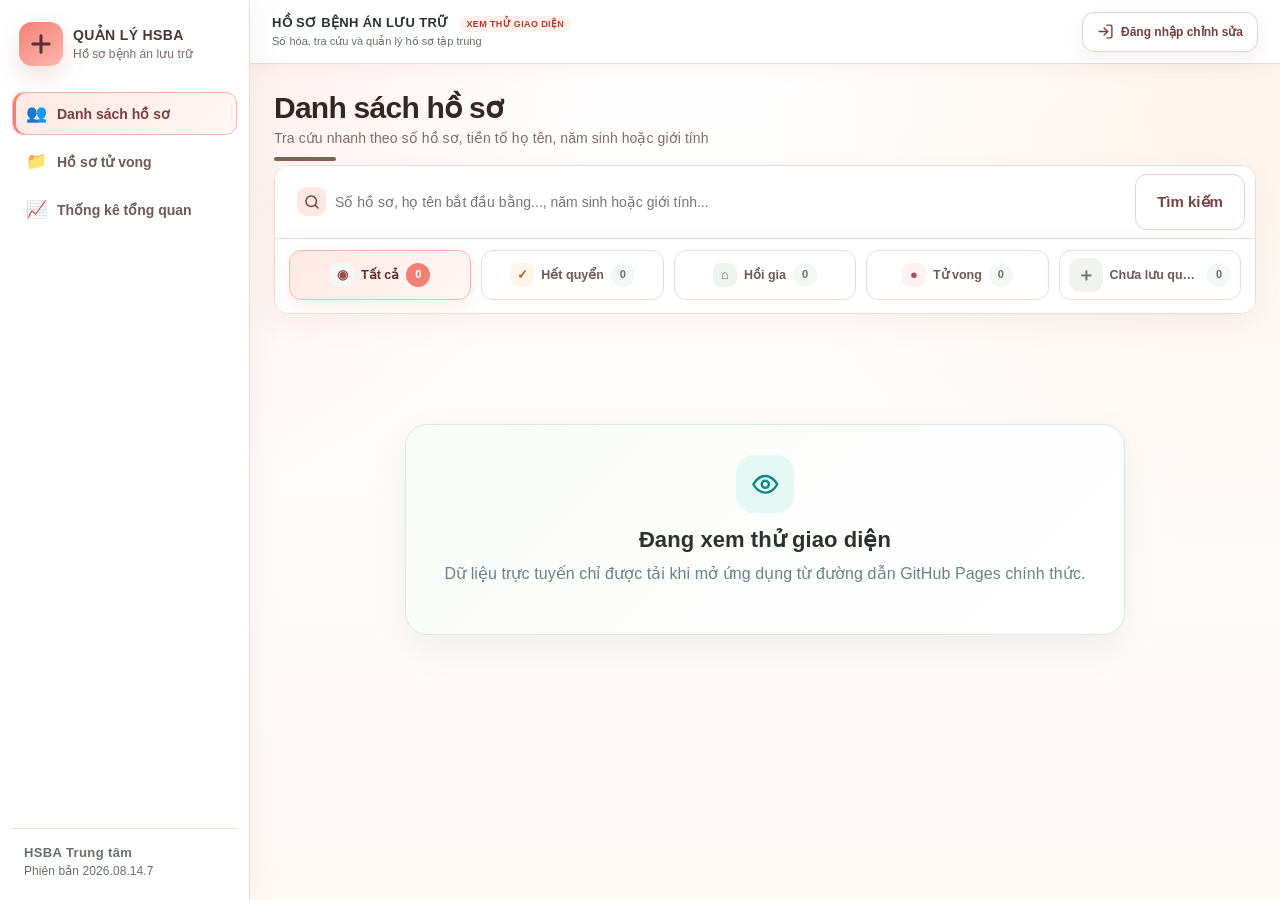
==== index.html @ 9c715472 "Update version and refine dashboard KPI styles Updated version number and refined dashboard KPI styl" ====
<!doctype html>
<html lang="vi">
<head>
  <meta charset="utf-8">
  <meta name="viewport" content="width=device-width, initial-scale=1, viewport-fit=cover">
  <meta name="theme-color" content="#FFB6AF">
  <meta name="description" content="Ứng dụng quản lý hồ sơ bệnh án">
  <meta http-equiv="Cache-Control" content="no-cache, no-store, must-revalidate">
  <meta http-equiv="Pragma" content="no-cache">
  <meta http-equiv="Expires" content="0">
  <meta name="application-name" content="HSBA Trung tâm">
  <meta name="version" content="2026.08.14.7">
  <title>Hồ sơ bệnh án lưu trữ</title>
  <link rel="manifest" href="./manifest.webmanifest?v=2026.08.14.7">

  <meta name="mobile-web-app-capable" content="yes">
  <meta name="apple-mobile-web-app-capable" content="yes">
  <meta name="apple-mobile-web-app-status-bar-style" content="black-translucent">
  <meta name="apple-mobile-web-app-title" content="HSBA Trung tâm">
  <meta name="format-detection" content="telephone=no">
<link rel="apple-touch-icon" href="./assets/logo-512.png?v=2026.07.12.4">
  <link rel="apple-touch-icon-precomposed" href="./assets/logo-512.png?v=2026.07.12.4">
  <link rel="icon" type="image/png" sizes="192x192" href="./assets/logo-192.png?v=2026.07.12.4">
  <link rel="icon" type="image/png" sizes="512x512" href="./assets/logo-512.png?v=2026.07.12.4">

<style>
    :root {
      /* HSBA Botanical Medical Palette · 2026.08.14.3
         Palette gốc: #80A682 · #597355 · #D9B596 · #D9A0A0 · #F2D5D5 */
      --medical-sage: #80A682;
      --medical-forest: #597355;
      --medical-sand: #D9B596;
      --medical-rose: #D9A0A0;
      --medical-blush: #F2D5D5;

      /* Thang màu thương hiệu mở rộng để đảm bảo tương phản và trạng thái UI. */
      --brand-950: #31422F;
      --brand-900: #40543E;
      --brand-800: #4C664A;
      --brand-700: #597355;
      --brand-600: #6F8B70;
      --brand-500: #80A682;
      --brand-200: #BCD0BE;
      --brand-150: #D8E5D9;
      --brand-100: #E8F0E8;
      --brand-50: #F4F8F4;

      /* Alias tương thích các selector cũ; toàn bộ được remap sang palette mới. */
      --rose-950: var(--brand-950);
      --rose-900: var(--brand-900);
      --rose-800: var(--brand-700);
      --rose-700: var(--brand-600);
      --rose-600: var(--brand-500);
      --rose-500: var(--medical-rose);
      --rose-200: #E7BDBD;
      --rose-150: var(--medical-blush);
      --rose-100: #F6E7E4;
      --rose-50: #FCF8F3;

      --primary: var(--brand-700);
      --primary-2: var(--brand-500);
      --primary-3: var(--brand-950);
      --primary-soft: var(--brand-100);
      --accent: var(--medical-rose);
      --accent-soft: var(--medical-blush);

      /* Màu trạng thái nghiệp vụ tách khỏi màu thương hiệu. */
      --success: #4F7B59;
      --success-soft: #EDF5EE;
      --danger: #A45157;
      --danger-soft: #FFF1F1;
      --warning: #956B3D;
      --warning-soft: #FFF5E9;
      --info: #5F7D75;
      --info-soft: #EEF5F2;

      --text: #29332C;
      --text-strong: #202821;
      --muted: #687169;
      --line: #E6DDD7;
      --line-strong: #D8CAC1;
      --surface: #FFFFFF;
      --surface-soft: #FCFAF7;
      --bg: #FAF8F4;
      --shadow: 0 16px 38px rgba(49, 66, 47, .11);
      --shadow-soft: 0 8px 24px rgba(49, 66, 47, .07);
      --radius: 18px;
      --sidebar-width: 270px;
    }

    * { box-sizing: border-box; }

    html {
      font-family: Inter, 'Segoe UI', Roboto, Arial, Helvetica, sans-serif;
      background: var(--bg);
      color: var(--text);
    }

    body {
      margin: 0;
      min-height: 100vh;
      background:
        radial-gradient(circle at 12% 0%, rgba(251,99,118,.075), transparent 30rem),
        radial-gradient(circle at 95% 12%, rgba(93,42,66,.055), transparent 26rem),
        linear-gradient(180deg, #fffdf8 0%, var(--medical-cream) 100%);
    }

    button, input, select, textarea { font: inherit; }
    button { cursor: pointer; }
    .hidden { display: none !important; }

    .layout {
      min-height: 100vh;
      display: grid;
      grid-template-columns: var(--sidebar-width) 1fr;
    }

    .sidebar {
      position: sticky;
      top: 0;
      height: 100vh;
      padding: 20px 15px;
      background: rgba(255,255,255,.97);
      border-right: 1px solid var(--line);
      z-index: 40;
    }

    .brand {
      display: flex;
      align-items: center;
      gap: 12px;
      padding: 8px 8px 22px;
    }

    .brand-icon {
      width: 48px;
      height: 48px;
      display: grid;
      place-items: center;
      border-radius: 15px;
      background: linear-gradient(145deg, var(--primary), var(--primary-2));
      color: white;
      font-size: 29px;
      font-weight: 800;
      box-shadow: 0 10px 24px rgba(49,66,47,.23);
    }

    .brand strong,
    .brand small { display: block; }

    .brand strong {
      font-size: 15px;
      letter-spacing: .04em;
    }

    .brand small {
      margin-top: 4px;
      color: var(--muted);
    }

    .nav {
      display: grid;
      gap: 7px;
      margin-top: 8px;
    }

    .nav-btn {
      min-height: 47px;
      display: flex;
      align-items: center;
      gap: 10px;
      border: 1px solid transparent;
      border-radius: 12px;
      padding: 12px 14px;
      background: transparent;
      color: #566159;
      text-align: left;
      font-weight: 600;
      transition: .17s ease;
    }

    .nav-btn:hover {
      transform: translateX(2px);
      background: #F4F8F4;
      border-color: #D8E5D9;
    }

    .nav-btn.active {
      background: linear-gradient(135deg, #E8F0E8, #F4F8F4);
      border-color: #D8E5D9;
      color: var(--primary);
      box-shadow: inset 3px 0 0 var(--primary);
    }

    .rule {
      margin-top: 28px;
      padding: 15px;
      border: 1px solid #E9D0B7;
      border-radius: 14px;
      background: linear-gradient(145deg, #FCF8F3, #FFF5E9);
      color: #956B3D;
      font-size: 13px;
      line-height: 1.55;
    }

    .rule strong {
      display: block;
      margin-bottom: 5px;
    }

    .main-area { min-width: 0; }

    .topbar {
      height: 70px;
      position: sticky;
      top: 0;
      z-index: 30;
      display: flex;
      align-items: center;
      justify-content: space-between;
      padding: 0 25px;
      background: rgba(255,255,255,.9);
      border-bottom: 1px solid rgba(214,226,235,.9);
      backdrop-filter: blur(12px);
      box-shadow: 0 4px 16px rgba(17,50,75,.035);
    }

    .topbar-left {
      display: flex;
      align-items: center;
      gap: 12px;
    }

    .top-title {
      font-size: 14px;
      font-weight: 800;
      letter-spacing: .035em;
    }

    .icon-btn {
      width: 43px;
      height: 43px;
      border: 0;
      border-radius: 12px;
      display: grid;
      place-items: center;
      background: transparent;
      color: var(--text);
      font-size: 21px;
    }

    .icon-btn:hover { background: var(--primary-soft); }

    .menu-btn { display: none; }

    .main {
      width: min(1240px, 100%);
      margin: 0 auto;
      padding: 34px 28px 80px;
    }

    .view { display: none; }
    .view.active { display: block; }

    .page-head {
      display: flex;
      align-items: center;
      justify-content: space-between;
      gap: 18px;
      margin-bottom: 20px;
    }

    .page-head h1 {
      margin: 0;
      font-size: clamp(27px, 3vw, 38px);
      letter-spacing: -.025em;
    }

    .page-head p {
      margin: 7px 0 0;
      color: var(--muted);
    }

    .btn {
      display: inline-flex;
      align-items: center;
      justify-content: center;
      border: 1px solid var(--line);
      border-radius: 11px;
      padding: 11px 15px;
      background: var(--surface);
      color: var(--text);
      font-weight: 700;
      transition: .16s ease;
    }

    .btn:hover:not([disabled]) {
      transform: translateY(-1px);
      filter: brightness(.99);
    }

    .btn.primary {
      border-color: transparent;
      background: linear-gradient(135deg, var(--primary), var(--primary-2));
      color: white;
      box-shadow: 0 8px 20px rgba(49,66,47,.18);
    }

    .btn.danger {
      border-color: transparent;
      background: var(--danger);
      color: white;
    }

    .btn.small {
      padding: 8px 11px;
      font-size: 13px;
    }

    .btn[disabled] {
      opacity: .5;
      cursor: not-allowed;
    }

    .search-panel {
      display: flex;
      gap: 10px;
      padding: 10px;
      margin-bottom: 16px;
      border: 1px solid var(--line);
      border-radius: 16px;
      background: rgba(255,255,255,.9);
      box-shadow: var(--shadow-soft);
    }

    .search-box {
      flex: 1;
      display: flex;
      align-items: center;
      gap: 9px;
      padding: 0 12px;
    }

    .search-box input {
      width: 100%;
      border: 0;
      outline: 0;
      padding: 13px 0;
      background: transparent;
      font-size: 15px;
    }

    .summary {
      display: flex;
      flex-wrap: wrap;
      gap: 8px;
      margin-bottom: 18px;
    }

    .chip {
      padding: 8px 11px;
      border: 1px solid #D8E5D9;
      border-radius: 999px;
      background: rgba(237,246,252,.92);
      color: var(--primary);
      font-size: 13px;
      font-weight: 700;
    }

    .cards {
      display: grid;
      grid-template-columns: repeat(2, minmax(0, 1fr));
      gap: 14px;
    }

    .patient-card {
      position: relative;
      display: grid;
      grid-template-columns: 52px 1fr auto;
      gap: 14px;
      align-items: center;
      padding: 18px;
      border: 1px solid rgba(214,226,235,.95);
      border-radius: var(--radius);
      background: rgba(255,255,255,.95);
      box-shadow: var(--shadow-soft);
      overflow: hidden;
      transition: .17s ease;
    }

    .patient-card::before {
      content: "";
      position: absolute;
      inset: 0 auto 0 0;
      width: 4px;
      background: linear-gradient(180deg, var(--primary-2), var(--primary));
    }

    .patient-card:hover {
      transform: translateY(-2px);
      border-color: #BCD0BE;
      box-shadow: var(--shadow);
    }

    .avatar {
      width: 50px;
      height: 50px;
      border-radius: 16px;
      display: grid;
      place-items: center;
      background: linear-gradient(145deg, #E8F0E8, #D8E5D9);
      color: var(--primary);
      font-weight: 800;
      font-size: 18px;
    }

    .patient-card h3 {
      margin: 0 0 7px;
      font-size: 17px;
    }

    .patient-line {
      display: flex;
      flex-wrap: wrap;
      gap: 13px;
      color: var(--muted);
      font-size: 13px;
    }

    .patient-line strong { color: #29332C; }

    .badges {
      display: flex;
      flex-wrap: wrap;
      gap: 6px;
      margin-top: 11px;
    }

    .badge {
      display: inline-flex;
      align-items: center;
      padding: 5px 9px;
      border-radius: 999px;
      background: #F1F3F0;
      color: #566159;
      font-size: 12px;
      font-weight: 700;
    }

    .badge.open {
      background: var(--success-soft);
      color: var(--success);
    }

    .badge.closed {
      background: var(--primary-soft);
      color: var(--primary);
    }

    .badge.death {
      background: var(--danger-soft);
      color: var(--danger);
    }

    .back-btn {
      border: 0;
      background: transparent;
      color: var(--primary);
      padding: 6px 0;
      font-weight: 700;
    }

    .detail-card {
      position: relative;
      display: grid;
      grid-template-columns: 70px 1fr auto;
      gap: 18px;
      align-items: center;
      margin: 14px 0 18px;
      padding: 22px;
      border: 1px solid #D8E5D9;
      border-radius: 20px;
      background: linear-gradient(135deg, #F4F8F4, #ffffff);
      box-shadow: var(--shadow);
      overflow: hidden;
    }

    .detail-card::before {
      content: "";
      position: absolute;
      inset: 0 auto 0 0;
      width: 6px;
      background: linear-gradient(180deg, var(--primary-2), var(--primary));
    }

    .detail-avatar {
      width: 68px;
      height: 68px;
      display: grid;
      place-items: center;
      border-radius: 20px;
      background: linear-gradient(145deg, var(--primary), var(--primary-2));
      color: white;
      font-size: 24px;
      font-weight: 800;
      box-shadow: 0 12px 26px rgba(49,66,47,.22);
    }

    .detail-card h2 {
      margin: 0 0 9px;
      font-size: 27px;
    }

    .detail-card p {
      display: inline-block;
      margin: 3px 15px 3px 0;
      color: var(--muted);
    }

    .table-wrap {
      overflow: auto;
      border: 1px solid var(--line);
      border-radius: var(--radius);
      background: var(--surface);
      box-shadow: var(--shadow-soft);
    }

    table {
      width: 100%;
      min-width: 850px;
      border-collapse: collapse;
    }

    th, td {
      padding: 14px 15px;
      border-bottom: 1px solid var(--line);
      text-align: left;
      vertical-align: middle;
    }

    th {
      position: sticky;
      top: 0;
      z-index: 2;
      background: #FCFAF7;
      color: #566159;
      font-size: 11px;
      letter-spacing: .035em;
      text-transform: uppercase;
    }

    td { font-size: 14px; }
    tbody tr:hover { background: #FCFAF7; }

    .file-link {
      color: var(--primary);
      font-weight: 700;
      text-decoration: none;
    }

    .file-link:hover { text-decoration: underline; }

    .death-overview {
      display: grid;
      grid-template-columns: 1fr auto;
      gap: 18px;
      align-items: center;
      margin-bottom: 18px;
      padding: 20px 22px;
      border: 1px solid #F2D5D5;
      border-radius: var(--radius);
      background: linear-gradient(135deg, #FCF8F3, #FFFDF9);
      box-shadow: var(--shadow-soft);
    }

    .death-overview h3 {
      margin: 0 0 6px;
      color: #873F44;
    }

    .death-overview p {
      margin: 0;
      color: #687169;
    }

    .death-count {
      min-width: 76px;
      height: 76px;
      display: grid;
      place-items: center;
      border-radius: 20px;
      background: var(--danger);
      color: white;
      font-size: 27px;
      font-weight: 800;
      box-shadow: 0 10px 24px rgba(180,35,24,.18);
    }

    .stats-grid {
      display: grid;
      grid-template-columns: repeat(4, minmax(0, 1fr));
      gap: 14px;
    }

    .stat-card {
      min-height: 128px;
      padding: 20px;
      border: 1px solid var(--line);
      border-radius: var(--radius);
      background: var(--surface);
      box-shadow: var(--shadow-soft);
    }

    .stat-card span {
      color: var(--muted);
      font-size: 13px;
    }

    .stat-card strong {
      display: block;
      margin-top: 9px;
      color: var(--primary);
      font-size: 34px;
    }

    .empty {
      padding: 60px 20px;
      text-align: center;
      color: var(--muted);
    }

    dialog {
      width: min(92vw, 520px);
      border: 0;
      border-radius: 20px;
      padding: 0;
      box-shadow: var(--shadow);
    }

    dialog::backdrop {
      background: rgba(18,31,49,.5);
      backdrop-filter: blur(2px);
    }

    dialog form { padding: 24px; }

    .modal-head {
      display: flex;
      align-items: center;
      justify-content: space-between;
      margin-bottom: 18px;
    }

    .modal-head h3 { margin: 0; }

    dialog label {
      display: grid;
      gap: 7px;
      margin-bottom: 14px;
      font-weight: 700;
    }

    dialog input,
    dialog select,
    dialog textarea {
      width: 100%;
      border: 1px solid #cfdbe4;
      border-radius: 11px;
      padding: 11px 12px;
      background: white;
      outline: none;
    }

    dialog input:focus,
    dialog select:focus,
    dialog textarea:focus {
      border-color: var(--primary);
      box-shadow: 0 0 0 3px rgba(49,66,47,.12);
    }

    dialog small {
      color: var(--muted);
      font-weight: normal;
    }

    .modal-actions {
      display: flex;
      justify-content: flex-end;
      gap: 8px;
      margin-top: 18px;
    }

    .toast {
      position: fixed;
      right: 18px;
      bottom: 18px;
      z-index: 100;
      max-width: min(430px, calc(100vw - 36px));
      padding: 12px 15px;
      border-radius: 13px;
      background: #172033;
      color: white;
      box-shadow: var(--shadow);
      opacity: 0;
      transform: translateY(15px);
      pointer-events: none;
      transition: .2s;
    }

    .toast.show {
      opacity: 1;
      transform: translateY(0);
    }

    .toast.error { background: var(--danger); }

    .loading {
      position: fixed;
      right: 16px;
      bottom: max(18px, env(safe-area-inset-bottom));
      z-index: 110;
      display: flex;
      align-items: center;
      gap: 10px;
      min-width: 156px;
      padding: 12px 15px;
      border: 1px solid rgba(255,255,255,.14);
      border-radius: 15px;
      background: rgba(23, 50, 71, .94);
      color: white;
      text-align: left;
      box-shadow: 0 14px 34px rgba(17, 38, 55, .22);
      backdrop-filter: blur(12px);
    }

    .spinner {
      width: 22px;
      height: 22px;
      flex: 0 0 auto;
      border: 3px solid rgba(255,255,255,.28);
      border-top-color: #fff;
      border-radius: 50%;
      animation: spin .75s linear infinite;
    }

    @keyframes spin { to { transform: rotate(360deg); } }

    .overlay {
      display: none;
    }

    @media (max-width: 1050px) {
      .cards { grid-template-columns: 1fr; }
      .stats-grid { grid-template-columns: repeat(2, minmax(0, 1fr)); }
    }

    @media (max-width: 900px) {
      .layout { grid-template-columns: 1fr; }

      .sidebar {
        position: fixed;
        inset: 0 auto 0 0;
        width: min(86vw, 320px);
        transform: translateX(-105%);
        transition: .22s ease;
        box-shadow: var(--shadow);
      }

      .sidebar.open { transform: translateX(0); }
      .menu-btn { display: grid; }

      .overlay {
        display: block;
        position: fixed;
        inset: 0;
        z-index: 35;
        background: rgba(15,23,42,.42);
        opacity: 0;
        pointer-events: none;
        transition: .2s;
      }

      .overlay.show {
        opacity: 1;
        pointer-events: auto;
      }
    }

    @media (max-width: 720px) {
      .topbar { padding: 0 12px; }
      .main { padding: 22px 12px 76px; }

      .page-head {
        flex-direction: column;
        align-items: stretch;
      }

      .page-head h1 { font-size: 29px; }
      .search-panel { flex-direction: column; }

      .patient-card {
        grid-template-columns: 46px 1fr;
      }

      .patient-card > .btn {
        grid-column: 1 / -1;
        width: 100%;
      }

      .avatar {
        width: 44px;
        height: 44px;
        border-radius: 14px;
      }

      .detail-card {
        grid-template-columns: 56px 1fr;
      }

      .detail-avatar {
        width: 54px;
        height: 54px;
        border-radius: 16px;
      }

      .detail-card .detail-action {
        grid-column: 1 / -1;
      }

      .detail-card .detail-action .btn {
        width: 100%;
      }

      .death-overview { grid-template-columns: 1fr; }

      .death-count {
        width: 100%;
        height: 58px;
      }

      .stats-grid { grid-template-columns: 1fr 1fr; }
    }
  
    /* ===== 2026.08.13.5 - CHỦ ĐỀ ĐỎ ĐÔ CHUYÊN NGHIỆP ===== */
    .topbar { background: rgba(255,255,255,.96); box-shadow: 0 5px 18px rgba(64,84,62,.045); }
    .top-title { color: #3a292c; }
    .brand-icon { background: linear-gradient(145deg,var(--primary),var(--primary-2)); box-shadow: 0 12px 28px rgba(49,66,47,.18); }
    .nav-btn.active { background: linear-gradient(135deg,#f8f0f1,#FCFAF7); border-color:#ead6d9; color:var(--primary-3); box-shadow: inset 3px 0 0 var(--primary); }
    .nav-btn:hover { background:#fbf7f7; border-color:#eee2e4; }
    .rule { background:linear-gradient(145deg,#FCF8F3,#fff6e8); border-color:#f0deb4; color:#76561f; }
    .page-head h1 { color:#342529; }
    .btn.primary { background:linear-gradient(135deg,var(--primary),var(--primary-2)); box-shadow:0 10px 24px rgba(49,66,47,.16); }
    .btn.primary:hover:not([disabled]) { box-shadow:0 13px 28px rgba(49,66,47,.22); }
    .search-panel { border-color:#E6DDD7; background:rgba(255,255,255,.98); }
    .chip { background:linear-gradient(135deg,#f8f1f2,#FCFAF7); border-color:#eadadd; color:var(--primary-3); }
    .patient-card::before { background:linear-gradient(180deg,var(--primary),var(--accent)); }
    .avatar { background:linear-gradient(145deg,#F6E7E4,#E6DDD7); color:var(--primary-3); }
    .patient-card:hover { border-color:#dec4c8; box-shadow:0 16px 34px rgba(64,84,62,.10); }
    .detail-card { background:linear-gradient(135deg,rgba(252,247,247,.99),rgba(255,255,255,.99)); border-color:#D8CAC1; }
    .detail-card::before { background:linear-gradient(180deg,var(--primary),var(--accent)); }
    .detail-avatar { background:linear-gradient(145deg,var(--primary),var(--primary-2)); box-shadow:0 12px 26px rgba(49,66,47,.18); }
    .badge.open { background:var(--success-soft); color:var(--success); }
    .badge.closed { background:var(--primary-soft); color:var(--primary-3); }
    .badge.death { background:var(--danger-soft); color:var(--danger); }
    .death-overview { background:linear-gradient(135deg,#FCF8F3,#fffaf8); border-color:#f1d4cc; }
    .death-count { background:linear-gradient(145deg,var(--danger),#d94a3c); box-shadow:0 10px 24px rgba(180,35,24,.18); }
    .stat-card { position:relative; overflow:hidden; min-height:136px; border-color:#E6DDD7; background:linear-gradient(145deg,#fff,#FCFAF7); transition:transform .16s ease,box-shadow .16s ease; }
    .stat-card:hover { transform:translateY(-2px); box-shadow:var(--shadow); }
    .stat-card::after { content:""; position:absolute; right:-18px; bottom:-22px; width:92px; height:92px; border-radius:50%; background:linear-gradient(135deg,rgba(89,115,85,.07),rgba(64,84,62,.035)); }
    .stat-card strong { color:var(--primary-3); }
    th { background:#FCFAF7; color:#6f5d61; }
    tbody tr:hover { background:#FCFAF7; }
    .loading { background:linear-gradient(135deg,rgba(47,36,38,.96),rgba(64,84,62,.95)); }
    @media(max-width:720px){ .page-head{gap:12px}.page-head h1{line-height:1.08}.btn.primary{min-height:52px;font-size:16px}.search-panel{border-radius:18px}.stats-grid{gap:12px}.stat-card{min-height:120px;padding:18px}.stat-card strong{font-size:31px} }


    .form-note {
      margin: -2px 0 15px;
      padding: 11px 12px;
      border: 1px solid #D8CAC1;
      border-radius: 11px;
      background: linear-gradient(135deg, #eefbf8, #f9fffd);
      color: #687169;
      font-size: 13px;
      line-height: 1.45;
    }

    dialog input[readonly] {
      background: #f3f8f7;
      color: #34515a;
      font-weight: 700;
      cursor: not-allowed;
    }


    /* ===== BỐ CỤC CHUYÊN NGHIỆP RIÊNG CHO LAPTOP VÀ ĐIỆN THOẠI ===== */
    .top-heading { min-width: 0; }
    .top-subtitle {
      margin-top: 3px;
      color: var(--muted);
      font-size: 12px;
      font-weight: 500;
      letter-spacing: 0;
    }

    .sidebar {
      display: flex;
      flex-direction: column;
    }

    .sidebar-footer {
      margin-top: auto;
      padding: 16px 12px 6px;
      border-top: 1px solid var(--line);
      color: #527078;
    }

    .sidebar-footer span,
    .sidebar-footer small {
      display: block;
    }

    .sidebar-footer span {
      font-size: 12px;
      font-weight: 800;
      letter-spacing: .03em;
    }

    .sidebar-footer small {
      margin-top: 4px;
      color: var(--muted);
      font-size: 11px;
    }

    .page-head {
      position: relative;
      padding: 6px 0 2px;
    }

    .page-head::after {
      content: "";
      position: absolute;
      left: 0;
      bottom: -10px;
      width: 62px;
      height: 4px;
      border-radius: 999px;
      background: linear-gradient(90deg, var(--primary), var(--accent));
    }

    .search-panel {
      margin-top: 30px;
    }

    .patient-card .btn {
      min-width: 118px;
      color: var(--primary-3);
      border-color: #D8E5D9;
      background: #fbfffe;
    }

    .patient-card .btn:hover {
      background: var(--primary-soft);
      border-color: #a9dcd3;
    }

    .table-wrap {
      scrollbar-color: #b7dcd6 #f1f8f7;
      scrollbar-width: thin;
    }

    /* Laptop/desktop */
    @media (min-width: 901px) {
      :root { --sidebar-width: 286px; }

      .layout {
        grid-template-columns: var(--sidebar-width) minmax(0, 1fr);
      }

      .sidebar {
        position: fixed;
        inset: 0 auto 0 0;
        width: var(--sidebar-width);
        height: 100vh;
        padding: 22px 16px 18px;
        box-shadow: 8px 0 28px rgba(89, 115, 85, .055);
      }

      .main-area {
        grid-column: 2;
        width: 100%;
      }

      .topbar {
        height: 78px;
        padding: 0 34px;
      }

      .menu-btn {
        display: none !important;
      }

      .main {
        width: 100%;
        max-width: none;
        padding: 38px clamp(34px, 4vw, 72px) 80px;
      }

      .page-head h1 {
        font-size: clamp(30px, 2.6vw, 42px);
      }

      .page-head p {
        font-size: 15px;
      }

      .search-panel {
        display: grid;
        grid-template-columns: minmax(320px, 1fr) auto;
        max-width: none;
      }

      .summary {
        margin: 18px 0;
      }

      .cards {
        grid-template-columns: repeat(2, minmax(360px, 1fr));
        gap: 18px;
      }

      .patient-card {
        min-height: 156px;
        padding: 21px 21px 21px 24px;
      }

      .patient-card h3 {
        font-size: 18px;
      }

      .stats-grid {
        grid-template-columns: repeat(4, minmax(180px, 1fr));
        gap: 18px;
      }

      .stat-card {
        min-height: 150px;
      }

      .detail-card {
        grid-template-columns: 78px minmax(0, 1fr) auto;
        padding: 26px 28px;
      }

      .detail-avatar {
        width: 74px;
        height: 74px;
      }

      .table-wrap {
        max-width: 100%;
      }

      .death-overview {
        padding: 24px 28px;
      }
    }

    @media (min-width: 1500px) {
      .cards {
        grid-template-columns: repeat(3, minmax(320px, 1fr));
      }

      .main {
        padding-left: 58px;
        padding-right: 58px;
      }
    }

    /* Điện thoại */
    @media (max-width: 900px) {
      .top-subtitle { display: none; }

      .topbar {
        height: 72px;
      }

      .top-title {
        font-size: 14px;
        white-space: nowrap;
        overflow: hidden;
        text-overflow: ellipsis;
      }

      .sidebar {
        padding-top: max(22px, env(safe-area-inset-top));
      }

      .sidebar-footer {
        padding-bottom: max(8px, env(safe-area-inset-bottom));
      }

      .main {
        padding-top: 24px;
      }
    }

    @media (max-width: 720px) {
      .page-head::after {
        bottom: -6px;
      }

      .page-head h1 {
        font-size: clamp(28px, 8vw, 38px);
      }

      .page-head p {
        font-size: 15px;
        line-height: 1.45;
      }

      .search-panel {
        margin-top: 24px;
        padding: 10px;
      }

      .cards {
        gap: 13px;
      }

      .patient-card {
        min-height: 0;
        padding: 17px;
        border-radius: 17px;
      }

      .patient-card > .btn {
        min-height: 46px;
      }

      .stats-grid {
        grid-template-columns: repeat(2, minmax(0, 1fr));
      }

      .stat-card {
        min-height: 124px;
      }
    }

.build-version {
      position: fixed;
      right: 8px;
      bottom: 5px;
      z-index: -1;
      opacity: 0;
      pointer-events: none;
    }

/* ===== BẢN LAPTOP CHỮ LỚN, DỄ ĐỌC ===== */
body {
  font-size: 16px;
  letter-spacing: .005em;
}

.brand strong { font-size: 18px; letter-spacing: .025em; }
.brand small { font-size: 13px; }

.nav-btn {
  min-height: 54px;
  padding: 14px 16px;
  font-size: 16px;
  border-radius: 14px;
}

.rule {
  font-size: 14px;
  line-height: 1.65;
  padding: 17px;
}

.rule strong { font-size: 15px; }

.top-title {
  font-size: 18px;
  letter-spacing: .025em;
}

.top-subtitle { font-size: 13px; }

.page-head h1 {
  font-size: clamp(38px, 3vw, 50px);
  line-height: 1.08;
}

.page-head p {
  font-size: 17px;
  line-height: 1.5;
}

.btn {
  min-height: 46px;
  padding: 12px 18px;
  font-size: 15px;
  border-radius: 12px;
}

.search-box input { font-size: 16px; }

.chip {
  font-size: 14px;
  padding: 9px 13px;
}

.patient-card {
  min-height: 178px;
  padding: 24px 24px 24px 28px;
  grid-template-columns: 62px minmax(0, 1fr) auto;
  gap: 18px;
  border-radius: 20px;
}

.avatar {
  width: 58px;
  height: 58px;
  border-radius: 18px;
  font-size: 20px;
}

.patient-card h3 {
  font-size: 21px;
  line-height: 1.25;
  margin-bottom: 9px;
}

.patient-line {
  gap: 16px;
  font-size: 15px;
  line-height: 1.5;
}

.badges {
  margin-top: 13px;
  gap: 8px;
}

.badge {
  padding: 6px 10px;
  font-size: 13px;
}

.patient-card .btn {
  min-width: 132px;
  font-size: 14px;
  padding: 11px 14px;
}

.detail-card {
  padding: 28px 30px;
  border-radius: 22px;
}

.detail-card h2 { font-size: 31px; }
.detail-card p { font-size: 15px; }

th {
  font-size: 12px;
  padding: 16px 17px;
}

td {
  font-size: 15px;
  padding: 16px 17px;
}

.stat-card span { font-size: 15px; }
.stat-card strong { font-size: 40px; }

.sidebar-footer span { font-size: 13px; }
.sidebar-footer small { font-size: 12px; }

@media (min-width: 901px) {
  :root { --sidebar-width: 320px; }

  .sidebar {
    width: var(--sidebar-width);
    padding: 26px 18px 20px;
  }

  .brand {
    gap: 14px;
    padding: 10px 10px 26px;
  }

  .brand-icon {
    width: 58px;
    height: 58px;
    border-radius: 18px;
    font-size: 34px;
  }

  .topbar {
    height: 88px;
    padding: 0 44px;
  }

  .main {
    padding: 44px clamp(44px, 4.5vw, 84px) 90px;
  }

  .page-head { margin-bottom: 24px; }

  .search-panel {
    min-height: 62px;
    padding: 9px 12px;
    border-radius: 18px;
  }

  .cards {
    grid-template-columns: repeat(2, minmax(420px, 1fr));
    gap: 22px;
  }

  .stats-grid {
    grid-template-columns: repeat(4, minmax(210px, 1fr));
    gap: 20px;
  }

  .stat-card {
    min-height: 165px;
    padding: 24px;
  }
}

@media (min-width: 1550px) {
  .cards {
    grid-template-columns: 1fr;
  }
}

@media (max-width: 900px) {
  body { font-size: 15px; }
  .top-title { font-size: 15px; }
  .brand strong { font-size: 17px; }
  .nav-btn { font-size: 16px; }
}

@media (max-width: 720px) {
  .page-head h1 {
    font-size: clamp(30px, 9vw, 40px);
  }

  .page-head p { font-size: 16px; }
  .patient-card h3 { font-size: 18px; }
  .patient-line { font-size: 14px; }
}


/* ===== THẺ ĐỐI TƯỢNG DẠNG NGANG ===== */
.cards {
  display: grid;
  grid-template-columns: 1fr !important;
  gap: 16px;
}

.patient-card {
  min-height: 128px;
  display: grid;
  grid-template-columns: 70px minmax(0, 1fr) auto;
  align-items: center;
  gap: 20px;
  padding: 20px 24px 20px 28px;
}

.patient-card h3 {
  margin: 0 0 10px;
  font-size: 22px;
  line-height: 1.2;
}

.patient-info-grid {
  display: grid;
  grid-template-columns: repeat(4, minmax(150px, auto));
  gap: 10px 28px;
  align-items: center;
}

.patient-info-item {
  display: flex;
  flex-direction: column;
  gap: 4px;
}

.patient-info-label {
  color: var(--muted);
  font-size: 12px;
  font-weight: 700;
  text-transform: uppercase;
  letter-spacing: .045em;
}

.patient-info-value {
  color: var(--text);
  font-size: 15px;
  font-weight: 700;
}

.patient-status-row {
  display: flex;
  flex-wrap: wrap;
  gap: 8px;
  margin-top: 12px;
}

.patient-action {
  display: flex;
  justify-content: flex-end;
  align-items: center;
}

.patient-action .btn {
  min-width: 138px;
  min-height: 46px;
  white-space: nowrap;
}

@media (min-width: 901px) {
  .patient-card {
    min-height: 136px;
  }
}

@media (max-width: 900px) {
  .patient-card {
    grid-template-columns: 56px minmax(0, 1fr);
    gap: 14px;
  }

  .patient-action {
    grid-column: 1 / -1;
  }

  .patient-action .btn {
    width: 100%;
  }

  .patient-info-grid {
    grid-template-columns: repeat(2, minmax(0, 1fr));
    gap: 10px 16px;
  }
}

@media (max-width: 520px) {
  .patient-card {
    grid-template-columns: 48px minmax(0, 1fr);
    padding: 17px;
  }

  .patient-info-grid {
    grid-template-columns: 1fr;
    gap: 8px;
  }

  .patient-info-item {
    flex-direction: row;
    gap: 8px;
  }

  .patient-info-label::after {
    content: ":";
  }

  .patient-info-label {
    min-width: 82px;
    font-size: 12px;
  }

  .patient-info-value {
    font-size: 14px;
  }
}


/* ===== DASHBOARD THỐNG KÊ CHUYÊN NGHIỆP ===== */
.dashboard-stats {
  display: grid;
  gap: 22px;
}

.dashboard-kpi-grid {
  display: grid;
  grid-template-columns: repeat(4, minmax(0, 1fr));
  gap: 18px;
}

.dashboard-kpi {
  position: relative;
  min-height: 158px;
  display: grid;
  grid-template-columns: 1fr auto;
  gap: 14px;
  align-items: start;
  padding: 22px 23px;
  overflow: hidden;
  border: 1px solid #E8F0E8;
  border-radius: 20px;
  background: linear-gradient(145deg, #ffffff 0%, #f9fdfc 100%);
  box-shadow: 0 10px 28px rgba(89, 115, 85, .085);
  transition: transform .18s ease, box-shadow .18s ease;
}

.dashboard-kpi:hover {
  transform: translateY(-3px);
  box-shadow: 0 17px 36px rgba(89, 115, 85, .13);
}

.dashboard-kpi::after {
  content: "";
  position: absolute;
  right: -34px;
  bottom: -42px;
  width: 128px;
  height: 128px;
  border-radius: 50%;
  background: var(--kpi-soft, rgba(128, 166, 130, .10));
}

.dashboard-kpi-icon {
  position: relative;
  z-index: 1;
  width: 48px;
  height: 48px;
  display: grid;
  place-items: center;
  border-radius: 15px;
  background: var(--kpi-bg, #EDF5EE);
  color: var(--kpi-color, var(--primary-3));
  font-size: 23px;
  box-shadow: inset 0 0 0 1px rgba(255,255,255,.75);
}

.dashboard-kpi-label {
  color: var(--muted);
  font-size: 14px;
  font-weight: 700;
}

.dashboard-kpi-value {
  display: block;
  margin-top: 9px;
  color: var(--kpi-color, var(--primary-3));
  font-size: 42px;
  line-height: 1;
  font-weight: 800;
  letter-spacing: -.03em;
}

.dashboard-kpi-note {
  position: relative;
  z-index: 1;
  margin-top: 12px;
  color: #6c8189;
  font-size: 12px;
  line-height: 1.45;
}

.dashboard-panels {
  display: grid;
  grid-template-columns: minmax(300px, 1.05fr) minmax(360px, 1.35fr) minmax(300px, 1fr);
  gap: 18px;
  align-items: stretch;
}

.dashboard-panel {
  min-height: 286px;
  padding: 22px;
  border: 1px solid #E8F0E8;
  border-radius: 20px;
  background: rgba(255,255,255,.96);
  box-shadow: 0 10px 28px rgba(89, 115, 85, .075);
}

.dashboard-panel-head {
  display: flex;
  align-items: flex-start;
  justify-content: space-between;
  gap: 14px;
  margin-bottom: 21px;
}

.dashboard-panel-title {
  margin: 0;
  color: #29332C;
  font-size: 18px;
  line-height: 1.3;
}

.dashboard-panel-subtitle {
  margin: 5px 0 0;
  color: var(--muted);
  font-size: 12px;
  line-height: 1.45;
}

.dashboard-panel-badge {
  flex: 0 0 auto;
  padding: 6px 10px;
  border-radius: 999px;
  background: var(--primary-soft);
  color: var(--primary-3);
  font-size: 12px;
  font-weight: 800;
}

.scan-overview {
  display: grid;
  grid-template-columns: 138px 1fr;
  gap: 20px;
  align-items: center;
}

.scan-ring {
  --progress: 0;
  position: relative;
  width: 132px;
  height: 132px;
  display: grid;
  place-items: center;
  border-radius: 50%;
  background:
    radial-gradient(circle closest-side, #ffffff 76%, transparent 77% 100%),
    conic-gradient(
      var(--primary) calc(var(--progress) * 1%),
      #E8F0E8 0
    );
  box-shadow: inset 0 0 0 1px #dcece9;
}

.scan-ring::after {
  content: "";
  position: absolute;
  inset: 15px;
  border: 1px solid #E8F0E8;
  border-radius: 50%;
}

.scan-ring-value {
  position: relative;
  z-index: 1;
  text-align: center;
}

.scan-ring-value strong {
  display: block;
  color: var(--primary-3);
  font-size: 29px;
  line-height: 1;
}

.scan-ring-value span {
  display: block;
  margin-top: 5px;
  color: var(--muted);
  font-size: 11px;
  font-weight: 700;
}

.scan-details {
  display: grid;
  gap: 12px;
}

.scan-detail-row {
  display: flex;
  justify-content: space-between;
  gap: 12px;
  color: #556b75;
  font-size: 13px;
}

.scan-detail-row strong {
  color: #29332C;
}

.progress-track {
  height: 9px;
  overflow: hidden;
  border-radius: 999px;
  background: #e7f1ef;
}

.progress-fill {
  height: 100%;
  border-radius: inherit;
  background: linear-gradient(90deg, var(--primary), var(--primary-2));
  box-shadow: 0 2px 7px rgba(128,166,130,.22);
}

.status-bars {
  display: grid;
  gap: 18px;
}

.status-bar-item {
  display: grid;
  gap: 8px;
}

.status-bar-head {
  display: flex;
  align-items: center;
  justify-content: space-between;
  gap: 15px;
  color: #536a74;
  font-size: 13px;
}

.status-bar-head strong {
  color: #29332C;
  font-size: 14px;
}

.status-track {
  height: 11px;
  overflow: hidden;
  border-radius: 999px;
  background: #F4F8F4;
}

.status-fill {
  height: 100%;
  min-width: 4px;
  border-radius: inherit;
  background: var(--bar-color, var(--primary));
}

.status-fill.open {
  --bar-color: linear-gradient(90deg, #2eb67d, #62c99d);
}

.status-fill.archive {
  --bar-color: linear-gradient(90deg, #12a6a6, #36c2b4);
}

.status-fill.death {
  --bar-color: linear-gradient(90deg, #e05a47, #f18b78);
}

.management-metrics {
  display: grid;
  gap: 12px;
}

.management-metric {
  display: grid;
  grid-template-columns: 44px 1fr auto;
  gap: 12px;
  align-items: center;
  padding: 12px 13px;
  border: 1px solid #E8F0E8;
  border-radius: 15px;
  background: linear-gradient(145deg, #FCFAF7, #ffffff);
}

.management-metric-icon {
  width: 42px;
  height: 42px;
  display: grid;
  place-items: center;
  border-radius: 13px;
  background: var(--metric-bg, #EDF5EE);
  color: var(--metric-color, var(--primary-3));
  font-size: 19px;
}

.management-metric-label {
  color: var(--muted);
  font-size: 12px;
}

.management-metric-name {
  margin-top: 3px;
  color: #29332C;
  font-size: 13px;
  font-weight: 700;
}

.management-metric-value {
  color: var(--metric-color, var(--primary-3));
  font-size: 21px;
  font-weight: 800;
}

.dashboard-alerts {
  display: grid;
  grid-template-columns: repeat(2, minmax(0, 1fr));
  gap: 18px;
}

.dashboard-alert {
  display: flex;
  align-items: center;
  gap: 16px;
  min-height: 104px;
  padding: 18px 20px;
  border: 1px solid var(--alert-line, #E8F0E8);
  border-radius: 18px;
  background: var(--alert-bg, linear-gradient(135deg, #f5fffc, #ffffff));
  box-shadow: 0 8px 24px rgba(89, 115, 85, .065);
}

.dashboard-alert-icon {
  width: 51px;
  height: 51px;
  flex: 0 0 auto;
  display: grid;
  place-items: center;
  border-radius: 16px;
  background: var(--alert-icon-bg, #e7faf6);
  color: var(--alert-color, var(--primary-3));
  font-size: 23px;
}

.dashboard-alert strong {
  display: block;
  color: var(--alert-color, #29332C);
  font-size: 16px;
}

.dashboard-alert p {
  margin: 5px 0 0;
  color: #687d86;
  font-size: 13px;
  line-height: 1.45;
}

.dashboard-alert.warning {
  --alert-line: #f1dfb4;
  --alert-bg: linear-gradient(135deg, #FFF5E9, #ffffff);
  --alert-icon-bg: #fff0ca;
  --alert-color: #a96c00;
}

.dashboard-alert.success {
  --alert-line: #cfe9dc;
  --alert-bg: linear-gradient(135deg, #f0fbf5, #ffffff);
  --alert-icon-bg: #ddf5e8;
  --alert-color: #167d52;
}

.dashboard-footnote {
  color: #809098;
  font-size: 11px;
  text-align: right;
}

@media (max-width: 1250px) {
  .dashboard-kpi-grid {
    grid-template-columns: repeat(2, minmax(0, 1fr));
  }

  .dashboard-panels {
    grid-template-columns: repeat(2, minmax(0, 1fr));
  }

  .dashboard-panel:last-child {
    grid-column: 1 / -1;
    min-height: auto;
  }

  .management-metrics {
    grid-template-columns: repeat(3, minmax(0, 1fr));
  }
}

@media (max-width: 760px) {
  .dashboard-stats {
    gap: 14px;
  }

  .dashboard-kpi-grid,
  .dashboard-panels,
  .dashboard-alerts {
    grid-template-columns: 1fr;
    gap: 12px;
  }

  .dashboard-kpi {
    min-height: 132px;
    padding: 18px;
  }

  .dashboard-kpi-value {
    font-size: 36px;
  }

  .dashboard-panel {
    min-height: auto;
    padding: 18px;
  }

  .dashboard-panel:last-child {
    grid-column: auto;
  }

  .scan-overview {
    grid-template-columns: 112px 1fr;
    gap: 14px;
  }

  .scan-ring {
    width: 108px;
    height: 108px;
  }

  .scan-ring-value strong {
    font-size: 24px;
  }

  .management-metrics {
    grid-template-columns: 1fr;
  }

  .dashboard-footnote {
    text-align: left;
  }
}


/* ===== BỘ TÌM KIẾM VÀ LỌC TRẠNG THÁI HỒ SƠ ===== */
.search-filter-panel {
  display: grid;
  gap: 0;
  margin-top: 30px;
  margin-bottom: 18px;
  overflow: hidden;
  border: 1px solid #D8E5D9;
  border-radius: 20px;
  background: rgba(255,255,255,.96);
  box-shadow: 0 11px 30px rgba(89,115,85,.085);
}

.search-filter-panel .search-panel {
  margin: 0;
  border: 0;
  border-radius: 0;
  box-shadow: none;
  background: transparent;
}

.search-main-row {
  min-height: 70px;
  padding: 10px 12px;
}

.search-leading-icon {
  width: 29px;
  height: 29px;
  display: grid;
  place-items: center;
  flex: 0 0 auto;
  border-radius: 9px;
  background: var(--primary-soft);
  color: var(--primary-3);
  font-size: 18px;
  font-weight: 800;
}

.search-submit-btn {
  min-width: 118px;
  background: linear-gradient(135deg, var(--primary), var(--primary-2));
  border-color: transparent;
  color: white;
  box-shadow: 0 8px 18px rgba(128,166,130,.17);
}

.filter-toolbar {
  display: grid;
  grid-template-columns: auto minmax(0, 1fr) auto;
  gap: 18px;
  align-items: center;
  padding: 15px 17px 17px;
  border-top: 1px solid #E8F0E8;
  background:
    linear-gradient(135deg, rgba(239,251,248,.75), rgba(255,255,255,.96));
}

.filter-toolbar-title {
  display: flex;
  align-items: center;
  gap: 10px;
  min-width: 196px;
}

.filter-toolbar-icon {
  width: 38px;
  height: 38px;
  display: grid;
  place-items: center;
  flex: 0 0 auto;
  border-radius: 12px;
  background: linear-gradient(145deg, #EDF5EE, #f5fffd);
  color: var(--primary-3);
  font-size: 18px;
  box-shadow: inset 0 0 0 1px #d4eeea;
}

.filter-toolbar-title strong,
.filter-toolbar-title small {
  display: block;
}

.filter-toolbar-title strong {
  color: #29474f;
  font-size: 14px;
  line-height: 1.3;
}

.filter-toolbar-title small {
  margin-top: 3px;
  color: var(--muted);
  font-size: 11px;
  line-height: 1.35;
}

.status-filter-list {
  display: flex;
  flex-wrap: wrap;
  gap: 9px;
  min-width: 0;
}

.status-filter-btn {
  min-height: 42px;
  display: inline-flex;
  align-items: center;
  gap: 7px;
  padding: 8px 11px;
  border: 1px solid #E6DDD7;
  border-radius: 13px;
  background: rgba(255,255,255,.92);
  color: #536b74;
  font-size: 13px;
  font-weight: 700;
  transition:
    transform .16s ease,
    border-color .16s ease,
    background .16s ease,
    color .16s ease,
    box-shadow .16s ease;
}

.status-filter-btn:hover {
  transform: translateY(-1px);
  border-color: #b9ddd7;
  background: #f7fdfb;
  color: var(--primary-3);
}

.status-filter-btn.active {
  border-color: #87d2c7;
  background: linear-gradient(135deg, #e5faf6, #f6fffd);
  color: var(--primary-3);
  box-shadow: 0 7px 17px rgba(128,166,130,.11);
}

.status-filter-icon {
  width: 24px;
  height: 24px;
  display: grid;
  place-items: center;
  border-radius: 8px;
  font-size: 13px;
}

.status-filter-icon.all {
  background: #F4F8F4;
  color: var(--primary-3);
}

.status-filter-icon.open {
  background: #EDF5EE;
  color: #4F7B59;
}

.status-filter-icon.archive {
  background: #FFF5E9;
  color: #956B3D;
}

.status-filter-icon.death {
  background: #FFF1F1;
  color: #A45157;
}

.status-filter-icon.no-book {
  background: #F1F3F0;
  color: #687169;
}

.status-filter-btn b {
  min-width: 24px;
  height: 24px;
  display: inline-grid;
  place-items: center;
  padding: 0 7px;
  border-radius: 999px;
  background: #F4F8F4;
  color: #687169;
  font-size: 11px;
  line-height: 1;
}

.status-filter-btn.active b {
  background: var(--primary);
  color: white;
}

.clear-filters-btn {
  min-height: 40px;
  padding: 8px 12px;
  border: 1px solid #dbe7e4;
  border-radius: 12px;
  background: white;
  color: #6d7f87;
  font-size: 12px;
  font-weight: 700;
  white-space: nowrap;
  transition: .16s ease;
}

.clear-filters-btn:hover {
  border-color: #edb8aa;
  background: #FCF8F3;
  color: var(--danger);
}

.filter-result-text {
  display: none;
  padding: 10px 17px 12px;
  border-top: 1px dashed #dce9e6;
  color: #637780;
  font-size: 12px;
  line-height: 1.45;
}

.filter-result-text.visible {
  display: block;
}

.filter-result-text strong {
  color: var(--primary-3);
}

@media (max-width: 1180px) {
  .filter-toolbar {
    grid-template-columns: 1fr auto;
  }

  .filter-toolbar-title {
    grid-column: 1 / -1;
  }
}

@media (max-width: 760px) {
  .search-filter-panel {
    margin-top: 24px;
    border-radius: 18px;
  }

  .search-main-row {
    min-height: 0;
    padding: 9px;
  }

  .filter-toolbar {
    grid-template-columns: 1fr;
    gap: 13px;
    padding: 14px;
  }

  .filter-toolbar-title {
    grid-column: auto;
    min-width: 0;
  }

  .status-filter-list {
    flex-wrap: nowrap;
    overflow-x: auto;
    margin: 0 -2px;
    padding: 2px 2px 7px;
    scrollbar-width: thin;
    scroll-snap-type: x proximity;
  }

  .status-filter-btn {
    flex: 0 0 auto;
    scroll-snap-align: start;
  }

  .clear-filters-btn {
    width: 100%;
  }
}


/* ===== GIAO DIỆN ỨNG DỤNG ĐIỆN THOẠI GỌN NHẸ ===== */
.detail-label-mobile {
  display: none;
}

@media (max-width: 760px) {
  body {
    font-size: 14px;
  }

  .topbar {
    height: 64px;
    padding: 0 11px;
  }

  .top-title {
    font-size: 14px;
    letter-spacing: .015em;
  }

  .icon-btn {
    width: 40px;
    height: 40px;
    border-radius: 11px;
  }

  .main {
    padding: 16px 11px 78px;
  }

  .page-head {
    gap: 9px;
    margin-bottom: 14px;
    padding-top: 2px;
  }

  .page-head h1 {
    font-size: 27px;
    line-height: 1.08;
  }

  .page-head p {
    margin-top: 5px;
    font-size: 13px;
    line-height: 1.4;
  }

  .page-head .btn.primary {
    min-height: 44px;
    padding: 10px 14px;
    font-size: 14px;
  }

  /* Tìm kiếm gọn như ứng dụng di động */
  .search-filter-panel {
    margin-top: 19px;
    margin-bottom: 13px;
    border-radius: 16px;
  }

  .search-filter-panel .search-main-row {
    display: grid;
    grid-template-columns: minmax(0, 1fr) auto;
    gap: 7px;
    min-height: 0;
    padding: 8px;
  }

  .search-box {
    min-height: 43px;
    padding: 0 9px;
  }

  .search-leading-icon {
    width: 25px;
    height: 25px;
    border-radius: 8px;
    font-size: 15px;
  }

  .search-box input {
    min-width: 0;
    padding: 10px 0;
    font-size: 13px;
  }

  .search-submit-btn {
    min-width: 82px;
    min-height: 43px;
    padding: 9px 11px;
    font-size: 13px;
  }

  .filter-toolbar {
    display: flex;
    grid-template-columns: none;
    gap: 8px;
    align-items: center;
    padding: 9px 8px 8px;
  }

  .filter-toolbar-title {
    display: none;
  }

  .status-filter-list {
    flex: 1 1 auto;
    flex-wrap: nowrap;
    overflow-x: auto;
    min-width: 0;
    margin: 0;
    padding: 1px 1px 5px;
    scrollbar-width: none;
  }

  .status-filter-list::-webkit-scrollbar {
    display: none;
  }

  .status-filter-btn {
    min-height: 34px;
    gap: 5px;
    padding: 5px 8px;
    border-radius: 11px;
    font-size: 11px;
    white-space: nowrap;
  }

  .status-filter-icon {
    width: 20px;
    height: 20px;
    border-radius: 7px;
    font-size: 11px;
  }

  .status-filter-btn b {
    min-width: 20px;
    height: 20px;
    padding: 0 5px;
    font-size: 10px;
  }

  .clear-filters-btn {
    width: 36px;
    min-width: 36px;
    height: 36px;
    min-height: 36px;
    flex: 0 0 36px;
    padding: 0;
    font-size: 0;
    border-radius: 11px;
  }

  .clear-filters-btn::before {
    content: "↺";
    font-size: 18px;
  }

  .filter-result-text {
    padding: 8px 11px 10px;
    font-size: 11px;
  }

  /* Các thẻ đếm chuyển thành một hàng cuộn ngang nhỏ */
  .summary {
    display: flex;
    flex-wrap: nowrap;
    gap: 7px;
    overflow-x: auto;
    margin: 10px -1px 13px;
    padding: 1px 1px 5px;
    scrollbar-width: none;
  }

  .summary::-webkit-scrollbar {
    display: none;
  }

  .chip {
    flex: 0 0 auto;
    padding: 7px 9px;
    font-size: 11px;
    white-space: nowrap;
  }

  .cards {
    gap: 10px;
  }

  /* Thẻ hồ sơ nhỏ, ngang và dễ thao tác */
  .patient-card {
    min-height: 0;
    grid-template-columns: 43px minmax(0, 1fr) 40px;
    gap: 10px;
    padding: 13px 11px 13px 15px;
    border-radius: 16px;
  }

  .patient-card::before {
    width: 3px;
  }

  .avatar {
    width: 43px;
    height: 43px;
    border-radius: 13px;
    font-size: 15px;
  }

  .patient-card h3 {
    margin: 0 0 7px;
    font-size: 17px;
    line-height: 1.18;
  }

  .patient-info-grid {
    grid-template-columns: repeat(2, minmax(0, 1fr));
    gap: 7px 12px;
  }

  .patient-info-item {
    gap: 2px;
  }

  .patient-info-label {
    min-width: 0;
    font-size: 9px;
    letter-spacing: .035em;
  }

  .patient-info-label::after {
    content: none;
  }

  .patient-info-value {
    font-size: 13px;
    line-height: 1.25;
  }

  .patient-status-row {
    gap: 5px;
    margin-top: 8px;
  }

  .badge {
    padding: 5px 8px;
    font-size: 10.5px;
  }

  .patient-action {
    grid-column: 3;
    grid-row: 1;
    align-self: center;
    justify-self: end;
  }

  .patient-action .btn {
    width: 40px !important;
    min-width: 40px !important;
    height: 40px;
    min-height: 40px;
    display: grid;
    place-items: center;
    padding: 0;
    border-radius: 12px;
  }

  .detail-label-desktop {
    display: none;
  }

  .detail-label-mobile {
    display: block;
    color: var(--primary-3);
    font-size: 27px;
    font-weight: 500;
    line-height: 1;
    transform: translateY(-1px);
  }

  /* Chi tiết và thống kê không bị phóng quá lớn trên điện thoại */
  .detail-card {
    grid-template-columns: 48px minmax(0, 1fr);
    gap: 12px;
    padding: 16px;
    border-radius: 17px;
  }

  .detail-avatar {
    width: 48px;
    height: 48px;
    border-radius: 14px;
    font-size: 17px;
  }

  .detail-card h2 {
    font-size: 21px;
  }

  .detail-card p {
    display: block;
    margin: 3px 0;
    font-size: 13px;
  }

  .detail-card .detail-action {
    grid-column: 1 / -1;
  }

  .dashboard-kpi-grid {
    grid-template-columns: repeat(2, minmax(0, 1fr));
    gap: 10px;
  }

  .dashboard-kpi {
    min-height: 116px;
    padding: 15px;
    border-radius: 16px;
  }

  .dashboard-kpi-icon {
    width: 37px;
    height: 37px;
    border-radius: 12px;
    font-size: 18px;
  }

  .dashboard-kpi-label {
    font-size: 11px;
  }

  .dashboard-kpi-value {
    margin-top: 6px;
    font-size: 30px;
  }

  .dashboard-kpi-note {
    display: none;
  }
}

@media (max-width: 420px) {
  .main {
    padding-left: 9px;
    padding-right: 9px;
  }

  .page-head h1 {
    font-size: 25px;
  }

  .patient-card {
    grid-template-columns: 39px minmax(0, 1fr) 37px;
    gap: 8px;
    padding: 12px 9px 12px 13px;
  }

  .avatar {
    width: 39px;
    height: 39px;
    border-radius: 12px;
    font-size: 14px;
  }

  .patient-card h3 {
    font-size: 16px;
  }

  .patient-info-grid {
    gap: 6px 9px;
  }

  .patient-info-label {
    font-size: 8.5px;
  }

  .patient-info-value {
    font-size: 12px;
  }

  .patient-action .btn {
    width: 37px !important;
    min-width: 37px !important;
    height: 37px;
    min-height: 37px;
  }

  .detail-label-mobile {
    font-size: 24px;
  }
}


/* ==================================================================
   BỘ LỌC HỒ SƠ + THẺ ĐỐI TƯỢNG CÂN ĐỐI
   ================================================================== */

.filter-result-text {
  display: none !important;
}

.advanced-filter-open-btn {
  min-height: 42px;
  padding: 9px 13px;
  border: 1px solid #d7e8e4;
  border-radius: 13px;
  background: #ffffff;
  color: var(--primary-3);
  font-size: 13px;
  font-weight: 800;
  white-space: nowrap;
  transition:
    transform .16s ease,
    border-color .16s ease,
    background .16s ease;
}

.advanced-filter-open-btn:hover {
  transform: translateY(-1px);
  border-color: #aadbd3;
  background: #f4fcfa;
}

.mobile-filter-trigger {
  display: none;
}

.filter-dialog {
  width: min(94vw, 570px);
}

.modal-subtitle {
  margin: 5px 0 0;
  color: var(--muted);
  font-size: 12px;
  font-weight: 500;
}

.advanced-filter-list {
  display: grid;
  gap: 10px;
}

.advanced-filter-item {
  display: flex;
  align-items: center;
  justify-content: space-between;
  gap: 14px;
  margin: 0;
  padding: 13px 14px;
  border: 1px solid #dceae7;
  border-radius: 15px;
  background: #ffffff;
  cursor: pointer;
  transition:
    transform .15s ease,
    border-color .15s ease,
    background .15s ease,
    box-shadow .15s ease;
}

.advanced-filter-item:hover {
  transform: translateY(-1px);
  border-color: #b5ddd6;
  background: #FCFAF7;
  box-shadow: 0 8px 20px rgba(89, 115, 85, .07);
}

.advanced-filter-item:has(input:checked) {
  border-color: #83d2c7;
  background: linear-gradient(135deg, #e8faf7, #f8fffd);
  box-shadow: 0 8px 20px rgba(128, 166, 130, .10);
}

.advanced-filter-main {
  display: grid;
  grid-template-columns: 20px 34px minmax(0, 1fr);
  align-items: center;
  gap: 11px;
  min-width: 0;
}

.advanced-filter-main input[type="radio"] {
  width: 18px;
  height: 18px;
  margin: 0;
  accent-color: var(--primary);
}

.advanced-filter-choice-icon {
  width: 34px;
  height: 34px;
  display: grid;
  place-items: center;
  border-radius: 11px;
  font-size: 15px;
}

.advanced-filter-choice-icon.all {
  background: #F4F8F4;
  color: var(--primary-3);
}

.advanced-filter-choice-icon.open {
  background: #EDF5EE;
  color: #4F7B59;
}

.advanced-filter-choice-icon.archive {
  background: #FFF5E9;
  color: #956B3D;
}

.advanced-filter-choice-icon.death {
  background: #FFF1F1;
  color: #A45157;
}

.advanced-filter-choice-icon.no-book {
  background: #F1F3F0;
  color: #687169;
}

.advanced-filter-main strong,
.advanced-filter-main small {
  display: block;
}

.advanced-filter-main strong {
  color: var(--text);
  font-size: 14px;
  line-height: 1.3;
}

.advanced-filter-main small {
  margin-top: 3px;
  color: var(--muted);
  font-size: 11px;
  line-height: 1.4;
}

.advanced-filter-item > b {
  min-width: 31px;
  height: 28px;
  display: grid;
  place-items: center;
  padding: 0 8px;
  border-radius: 999px;
  background: #F4F8F4;
  color: #687169;
  font-size: 12px;
}

.advanced-filter-item:has(input:checked) > b {
  background: var(--primary);
  color: #ffffff;
}

.advanced-filter-actions {
  display: grid;
  grid-template-columns: 120px minmax(0, 1fr);
}

.patient-info-grid {
  width: 100%;
}

.patient-info-item {
  min-width: 0;
}

.patient-info-value {
  overflow-wrap: anywhere;
}

/* ---------------------------- MOBILE ---------------------------- */
@media (max-width: 760px) {
  .search-filter-panel {
    overflow: visible;
    margin-top: 18px;
    margin-bottom: 12px;
    border-radius: 17px;
  }

  .search-filter-panel .search-main-row {
    display: grid;
    grid-template-columns: minmax(0, 1fr);
    gap: 7px;
    padding: 9px;
  }

  .search-submit-btn {
    display: none;
  }

  .filter-toolbar {
    display: grid;
    grid-template-columns: minmax(0, 1fr) 42px;
    gap: 8px;
    padding: 9px;
    border-top: 1px solid #E8F0E8;
  }

  .filter-toolbar-title,
  .status-filter-list,
  .advanced-filter-open-btn {
    display: none !important;
  }

  .mobile-filter-trigger {
    min-height: 55px;
    display: grid;
    grid-template-columns: 34px minmax(0, 1fr) auto 20px;
    align-items: center;
    gap: 9px;
    padding: 9px 10px;
    border: 1px solid #D8E5D9;
    border-radius: 14px;
    background: linear-gradient(135deg, #f1fcf9, #ffffff);
    color: var(--text);
    text-align: left;
  }

  .mobile-filter-trigger-icon {
    width: 34px;
    height: 34px;
    display: grid;
    place-items: center;
    border-radius: 11px;
    background: #e4f8f4;
    color: var(--primary-3);
    font-size: 16px;
  }

  .mobile-filter-trigger-text {
    min-width: 0;
  }

  .mobile-filter-trigger-text small,
  .mobile-filter-trigger-text strong {
    display: block;
  }

  .mobile-filter-trigger-text small {
    color: var(--muted);
    font-size: 9px;
    font-weight: 700;
    text-transform: uppercase;
    letter-spacing: .04em;
  }

  .mobile-filter-trigger-text strong {
    margin-top: 2px;
    overflow: hidden;
    color: var(--primary-3);
    font-size: 13px;
    line-height: 1.25;
    text-overflow: ellipsis;
    white-space: nowrap;
  }

  #mobileFilterCount {
    min-width: 26px;
    height: 26px;
    display: grid;
    place-items: center;
    padding: 0 7px;
    border-radius: 999px;
    background: var(--primary);
    color: #ffffff;
    font-size: 11px;
  }

  .mobile-filter-trigger-arrow {
    color: var(--primary-3);
    font-size: 24px;
    line-height: 1;
  }

  .clear-filters-btn {
    width: 42px;
    min-width: 42px;
    height: 55px;
    min-height: 55px;
    padding: 0;
    border-radius: 14px;
    font-size: 0;
  }

  .clear-filters-btn::before {
    content: "↺";
    font-size: 20px;
  }

  .summary {
    display: flex;
    flex-wrap: nowrap;
    gap: 7px;
    overflow-x: auto;
    margin: 8px 0 12px;
    padding: 1px 0 4px;
    scrollbar-width: none;
  }

  .summary::-webkit-scrollbar {
    display: none;
  }

  .chip {
    flex: 0 0 auto;
    padding: 7px 9px;
    font-size: 11px;
    white-space: nowrap;
  }

  .cards {
    gap: 10px;
  }

  .patient-card {
    min-height: 0;
    grid-template-columns: 46px minmax(0, 1fr) 42px;
    align-items: center;
    gap: 11px;
    padding: 14px 11px 14px 15px;
    border-radius: 17px;
  }

  .patient-card::before {
    width: 3px;
  }

  .avatar {
    width: 46px;
    height: 46px;
    border-radius: 14px;
    font-size: 16px;
  }

  .patient-card h3 {
    margin: 0 0 9px;
    font-size: 17px;
    line-height: 1.2;
  }

  .patient-info-grid {
    display: grid;
    grid-template-columns: repeat(2, minmax(0, 1fr));
    gap: 9px 13px;
  }

  .patient-info-item {
    display: grid;
    grid-template-columns: 1fr;
    gap: 2px;
    align-content: start;
  }

  .patient-info-label {
    min-width: 0;
    color: var(--muted);
    font-size: 9px;
    line-height: 1.1;
    letter-spacing: .035em;
  }

  .patient-info-label::after {
    content: none;
  }

  .patient-info-value {
    color: var(--text);
    font-size: 13px;
    line-height: 1.25;
    font-weight: 800;
  }

  .patient-status-row {
    margin-top: 9px;
  }

  .badge {
    padding: 5px 8px;
    font-size: 10.5px;
  }

  .patient-action {
    grid-column: 3;
    grid-row: 1;
    align-self: center;
    justify-self: end;
  }

  .patient-action .btn {
    width: 42px !important;
    min-width: 42px !important;
    height: 42px;
    min-height: 42px;
    display: grid;
    place-items: center;
    padding: 0;
    border-radius: 13px;
  }

  .detail-label-desktop {
    display: none;
  }

  .detail-label-mobile {
    display: block;
    color: var(--primary-3);
    font-size: 27px;
    line-height: 1;
  }

  .filter-dialog {
    width: 100%;
    max-width: none;
    max-height: 86vh;
    margin: auto 0 0;
    border-radius: 22px 22px 0 0;
  }

  .filter-dialog form {
    padding: 18px 14px max(18px, env(safe-area-inset-bottom));
  }

  .filter-dialog .modal-head {
    margin-bottom: 14px;
  }

  .filter-dialog .modal-head h3 {
    font-size: 20px;
  }

  .advanced-filter-list {
    gap: 8px;
  }

  .advanced-filter-item {
    padding: 11px 12px;
    border-radius: 14px;
  }

  .advanced-filter-main {
    grid-template-columns: 18px 32px minmax(0, 1fr);
    gap: 9px;
  }

  .advanced-filter-choice-icon {
    width: 32px;
    height: 32px;
    border-radius: 10px;
    font-size: 14px;
  }

  .advanced-filter-main strong {
    font-size: 13px;
  }

  .advanced-filter-main small {
    font-size: 10px;
  }

  .advanced-filter-actions {
    position: sticky;
    bottom: 0;
    grid-template-columns: 100px minmax(0, 1fr);
    margin-top: 14px;
    padding-top: 11px;
    background: #ffffff;
  }
}

@media (max-width: 420px) {
  .patient-card {
    grid-template-columns: 42px minmax(0, 1fr) 39px;
    gap: 9px;
    padding: 13px 9px 13px 13px;
  }

  .avatar {
    width: 42px;
    height: 42px;
    border-radius: 13px;
    font-size: 15px;
  }

  .patient-card h3 {
    font-size: 16px;
  }

  .patient-info-grid {
    gap: 8px 10px;
  }

  .patient-info-label {
    font-size: 8.5px;
  }

  .patient-info-value {
    font-size: 12.5px;
  }

  .patient-action .btn {
    width: 39px !important;
    min-width: 39px !important;
    height: 39px;
    min-height: 39px;
  }
}


/* ============================================================
   PWA + ICON BỘ LỌC + GIAO DIỆN STANDALONE
   ============================================================ */

/* Tạo vùng an toàn khi chạy từ màn hình chính iPhone */
body {
  padding-top: env(safe-area-inset-top);
}

@media (display-mode: standalone) {
  html {
    background: var(--primary);
  }

  body {
    min-height: 100dvh;
  }

  .topbar {
    position: sticky;
    top: 0;
  }
}

/* Icon Chưa có quyển: khóa tuyệt đối kích thước, không bị class .empty kéo dài */
.status-filter-icon.no-book,
.advanced-filter-choice-icon.no-book {
  width: 34px !important;
  height: 34px !important;
  min-width: 34px !important;
  min-height: 34px !important;
  max-width: 34px !important;
  max-height: 34px !important;
  flex: 0 0 34px !important;
  align-self: center !important;
  justify-self: center !important;
  display: inline-flex !important;
  align-items: center !important;
  justify-content: center !important;
  padding: 0 !important;
  margin: 0 !important;
  overflow: hidden !important;
  border-radius: 11px !important;
  background: #F1F3F0 !important;
  color: #687169 !important;
  font-size: 18px !important;
  font-weight: 800 !important;
  line-height: 1 !important;
  text-align: center !important;
  box-sizing: border-box !important;
}

/* Mọi lựa chọn bộ lọc có cùng chiều cao */
.advanced-filter-item {
  min-height: 78px;
}

.advanced-filter-main {
  align-items: center;
}

/* Khi không còn dòng mô tả thống kê, tiêu đề vẫn cân đối */
#dashboardView .page-head {
  margin-bottom: 20px;
}

@media (max-width: 760px) {
  .status-filter-icon.no-book,
  .advanced-filter-choice-icon.no-book {
    width: 32px !important;
    height: 32px !important;
    min-width: 32px !important;
    min-height: 32px !important;
    max-width: 32px !important;
    max-height: 32px !important;
    flex-basis: 32px !important;
    border-radius: 10px !important;
    font-size: 17px !important;
  }

  .advanced-filter-item {
    min-height: 72px;
  }

  /* Đủ khoảng trống dưới cùng khi chạy dạng ứng dụng */
  @media (display-mode: standalone) {
    .main {
      padding-bottom: max(82px, calc(62px + env(safe-area-inset-bottom)));
    }

    .filter-dialog form {
      padding-bottom: max(18px, env(safe-area-inset-bottom));
    }
  }
}


/* ============================================================
   CHỈ DÙNG INDEX.HTML + ASSETS/LOGO-192.PNG + LOGO-512.PNG
   ============================================================ */

@supports (padding: max(0px)) {
  body {
    padding-top: env(safe-area-inset-top);
  }
}

@media (display-mode: standalone) {
  html,
  body {
    min-height: 100%;
    min-height: 100dvh;
    overscroll-behavior-y: none;
  }

  .topbar {
    top: 0;
  }

  .main {
    padding-bottom:
      max(82px, calc(62px + env(safe-area-inset-bottom)));
  }
}

/* Khóa icon Chưa có quyển thành hình vuông như các mục khác */
.status-filter-icon.no-book,
.advanced-filter-choice-icon.no-book {
  width: 34px !important;
  height: 34px !important;
  min-width: 34px !important;
  min-height: 34px !important;
  max-width: 34px !important;
  max-height: 34px !important;
  flex: 0 0 34px !important;
  display: inline-flex !important;
  align-items: center !important;
  justify-content: center !important;
  align-self: center !important;
  justify-self: center !important;
  padding: 0 !important;
  margin: 0 !important;
  border-radius: 11px !important;
  overflow: hidden !important;
  box-sizing: border-box !important;
  line-height: 1 !important;
}

.advanced-filter-item {
  min-height: 78px;
}

.advanced-filter-main {
  align-items: center;
}

@media (max-width: 760px) {
  .status-filter-icon.no-book,
  .advanced-filter-choice-icon.no-book {
    width: 32px !important;
    height: 32px !important;
    min-width: 32px !important;
    min-height: 32px !important;
    max-width: 32px !important;
    max-height: 32px !important;
    flex-basis: 32px !important;
    border-radius: 10px !important;
  }

  .advanced-filter-item {
    min-height: 72px;
  }
}


/* ============================================================
   ĐĂNG NHẬP VÀ TRẠNG THÁI TÀI KHOẢN
   ============================================================ */

.firebase-test-badge {
  display: inline-flex;
  align-items: center;
  margin-left: 7px;
  padding: 3px 7px;
  border-radius: 999px;
  background: #fff2dc;
  color: #ba6d00;
  font-size: 9px;
  font-weight: 900;
  letter-spacing: .04em;
  vertical-align: middle;
}

.firebase-test-badge.offline {
  background: #fff1ee;
  color: #b53b2d;
  border-color: #f2c8c0;
}


.auth-gate {
  position: fixed;
  inset: 0;
  z-index: 1000;
  display: grid;
  place-items: center;
  padding:
    max(20px, env(safe-area-inset-top))
    18px
    max(20px, env(safe-area-inset-bottom));
  background:
    radial-gradient(circle at 15% 0%, rgba(89,115,85,.11), transparent 28rem),
    radial-gradient(circle at 100% 100%, rgba(64,84,62,.07), transparent 30rem),
    rgba(250,248,247,.985);
  backdrop-filter: blur(12px);
}

.auth-gate.hidden {
  display: none !important;
}

.auth-card {
  width: min(100%, 460px);
  display: grid;
  gap: 18px;
  padding: 30px;
  border: 1px solid #E6DDD7;
  border-radius: 25px;
  background: rgba(255,255,255,.98);
  box-shadow: 0 24px 70px rgba(64,84,62,.13);
}

.auth-logo {
  width: 68px;
  height: 68px;
  display: grid;
  place-items: center;
  border-radius: 21px;
  background: linear-gradient(145deg, var(--primary), var(--primary-2));
  color: white;
  font-size: 37px;
  font-weight: 900;
  box-shadow: 0 14px 30px rgba(49,66,47,.18);
}

.auth-test-label {
  display: inline-block;
  margin-bottom: 8px;
  color: #c0740c;
  font-size: 11px;
  font-weight: 900;
  letter-spacing: .08em;
}

.auth-card h2 {
  margin: 0;
  color: var(--text);
  font-size: 29px;
  line-height: 1.16;
}

.auth-card p {
  margin: 9px 0 0;
  color: var(--muted);
  line-height: 1.6;
}


.email-login-form {
  display: grid;
  gap: 12px;
}

.auth-field {
  display: grid;
  gap: 7px;
  color: #435963;
  font-size: 12px;
  font-weight: 800;
}

.auth-field input {
  width: 100%;
  min-height: 49px;
  padding: 11px 13px;
  border: 1px solid #e8dadd;
  border-radius: 13px;
  background: #FCFAF7;
  color: var(--text);
  outline: none;
}

.auth-field input:focus {
  border-color: var(--primary);
  box-shadow: 0 0 0 4px rgba(128,166,130,.10);
}

.email-login-btn {
  min-height: 52px;
  border: 0;
  border-radius: 14px;
  background: linear-gradient(135deg, var(--primary), var(--primary-2));
  color: white;
  font-size: 15px;
  font-weight: 800;
  box-shadow: 0 12px 27px rgba(128,166,130,.18);
}

.email-login-btn:disabled {
  opacity: .65;
  cursor: wait;
}

.auth-divider {
  display: flex;
  align-items: center;
  gap: 12px;
  color: #91a3aa;
  font-size: 11px;
  font-weight: 800;
  text-transform: uppercase;
  letter-spacing: .06em;
}

.auth-divider::before,
.auth-divider::after {
  content: '';
  flex: 1;
  height: 1px;
  background: #eee5e6;
}

.auth-help {
  margin: -3px 0 0 !important;
  color: #7c6c70 !important;
  font-size: 12px;
  line-height: 1.5 !important;
  text-align: center;
}

.readonly-label {
  display: inline-flex;
  align-items: center;
  min-height: 40px;
  padding: 9px 12px;
  border: 1px solid #E6DDD7;
  border-radius: 12px;
  background: #fbf8f8;
  color: #736367;
  font-size: 12px;
  font-weight: 800;
}

.google-login-btn {
  min-height: 54px;
  display: flex;
  align-items: center;
  justify-content: center;
  gap: 11px;
  padding: 12px 18px;
  border: 0;
  border-radius: 15px;
  border: 1px solid #E6DDD7;
  background: #ffffff;
  color: #3b2c2f;
  font-size: 14px;
  font-weight: 800;
  box-shadow: 0 8px 20px rgba(49,66,47,.055);
}

.google-login-btn:disabled {
  opacity: .65;
  cursor: wait;
}

.google-mark {
  width: 29px;
  height: 29px;
  display: grid;
  place-items: center;
  border-radius: 9px;
  background: white;
  color: #4285f4;
  font-size: 17px;
  font-weight: 900;
}

.auth-note {
  padding: 13px 14px;
  border: 1px solid #f0dfb7;
  border-radius: 13px;
  background: #FFF5E9;
  color: #74571f;
  font-size: 12px;
  line-height: 1.5;
}

.auth-error {
  padding: 12px 14px;
  border: 1px solid #f2c7bf;
  border-radius: 13px;
  background: #fff2ef;
  color: #b64131;
  font-size: 12px;
  line-height: 1.5;
}

.auth-user-bar {
  display: flex;
  align-items: center;
  gap: 9px;
}

.auth-user-summary {
  display: inline-flex;
  align-items: center;
  gap: 7px;
  max-width: 245px;
  padding: 7px 10px;
  border: 1px solid #D8E5D9;
  border-radius: 999px;
  background: #FAFCF9;
  color: #49616a;
  font-size: 11px;
  font-weight: 700;
}

.auth-user-summary span:last-child {
  overflow: hidden;
  text-overflow: ellipsis;
  white-space: nowrap;
}

.auth-user-dot {
  width: 8px;
  height: 8px;
  flex: 0 0 8px;
  border-radius: 50%;
  background: #27b77c;
  box-shadow: 0 0 0 4px rgba(39,183,124,.12);
}

.auth-logout-btn {
  min-height: 34px;
  padding: 7px 10px;
  border: 1px solid #e0e9e7;
  border-radius: 10px;
  background: white;
  color: #61757d;
  font-size: 11px;
  font-weight: 700;
}

.auth-sync-public-btn {
  min-height: 34px;
  padding: 7px 11px;
  border: 1px solid #BCD0BE;
  border-radius: 10px;
  background: #F4F8F4;
  color: #087d78;
  font-size: 11px;
  font-weight: 800;
  white-space: nowrap;
}

.auth-sync-public-btn:hover {
  border-color: #88d2c8;
  background: #e5f8f5;
}

@media (max-width: 760px) {
  .firebase-test-badge {
    display: none;
  }

  .auth-card {
    padding: 24px 20px;
    border-radius: 22px;
  }

  .auth-card h2 {
    font-size: 25px;
  }

  .auth-user-summary {
    max-width: 122px;
    padding: 7px 9px;
  }

  .auth-user-summary span:last-child {
    display: block;
    min-width: 0;
    overflow: hidden;
    text-overflow: ellipsis;
    white-space: nowrap;
    font-size: 10px;
  }

  .auth-user-summary span:last-child::after {
    content: none;
  }

  .auth-logout-btn {
    width: 35px;
    min-width: 35px;
    padding: 0;
    font-size: 0;
  }

  .auth-logout-btn::before {
    content: "↪";
    font-size: 18px;
  }

  .auth-sync-public-btn {
    width: 35px;
    min-width: 35px;
    padding: 0;
    font-size: 0;
  }

  .auth-sync-public-btn::before {
    content: "↻";
    font-size: 18px;
  }
}


/* ============================================================
   TỐI ƯU RIÊNG GIAO DIỆN DESKTOP
   - Bỏ nút Lọc chi tiết bị trùng chức năng
   - Ẩn nút đặt lại dạng biểu tượng đồng bộ ở desktop
   - Giữ nguyên bộ lọc dạng hộp thoại trên điện thoại
   ============================================================ */
@media (min-width: 761px) {
  .search-filter-panel {
    margin-top: 24px;
    margin-bottom: 16px;
    border-radius: 22px;
    border-color: #d4e8e4;
    box-shadow: 0 14px 36px rgba(89, 115, 85, .09);
  }

  .search-filter-panel .search-main-row {
    min-height: 72px;
    padding: 11px 14px;
  }

  .search-box {
    min-height: 48px;
    border-radius: 14px;
  }

  .search-submit-btn {
    min-width: 126px;
    min-height: 48px;
    border-radius: 14px;
  }

  .filter-toolbar {
    display: grid;
    grid-template-columns: 205px minmax(0, 1fr) !important;
    gap: 20px;
    align-items: center;
    padding: 16px 18px 18px;
  }

  .filter-toolbar-title {
    grid-column: auto !important;
    min-width: 0;
  }

  .status-filter-list {
    display: grid;
    grid-template-columns: repeat(5, minmax(118px, 1fr));
    gap: 9px;
    width: 100%;
  }

  .status-filter-btn {
    width: 100%;
    min-width: 0;
    min-height: 44px;
    justify-content: center;
    padding: 8px 10px;
  }

  .status-filter-btn span:nth-child(2) {
    overflow: hidden;
    text-overflow: ellipsis;
    white-space: nowrap;
  }

  /* Hai thành phần này chỉ dư thừa trên desktop. */
  .advanced-filter-open-btn,
  .clear-filters-btn {
    display: none !important;
  }

  .summary {
    margin-top: 14px;
  }

  .patient-card {
    transition: transform .16s ease, box-shadow .16s ease, border-color .16s ease;
  }

  .patient-card:hover {
    transform: translateY(-2px);
    border-color: #c5e4df;
    box-shadow: 0 14px 32px rgba(89, 115, 85, .10);
  }
}

@media (min-width: 761px) and (max-width: 1180px) {
  .filter-toolbar {
    grid-template-columns: 1fr !important;
    gap: 12px;
  }

  .filter-toolbar-title {
    grid-column: auto !important;
  }

  .status-filter-list {
    grid-template-columns: repeat(3, minmax(0, 1fr));
  }
}



    /* Bổ sung giao diện hồ sơ lưu trữ */
    .record-dialog { width: min(680px, calc(100vw - 28px)); }
    .large-dialog { width: min(860px, calc(100vw - 28px)); }
    .form-grid { display: grid; gap: 16px; }
    .form-grid.two-columns { grid-template-columns: repeat(2, minmax(0, 1fr)); }
    .conditional-field { grid-column: 1 / -1; }
    .existing-file-notice {
      display: block;
      margin-top: 8px;
      padding: 9px 11px;
      border-radius: 10px;
      background: #F4F8F4;
      color: #166b69;
      font-size: 12px;
      line-height: 1.45;
    }
    .detail-action-group { display: flex; flex-wrap: wrap; gap: 10px; justify-content: flex-end; }
    .btn.secondary-action { background: #FCF8F3; color: #40543E; border-color: #E7BDBD; }
    .btn.edit-action { background: #FCF8F3; color: #40543E; border-color: #E7BDBD; }
    .death-year-toolbar {
      display: flex; align-items: center; gap: 10px; flex-wrap: wrap;
      margin: 14px 0; padding: 12px 14px; background: #f7fbfb;
      border: 1px solid #dcebea; border-radius: 14px;
    }
    .death-year-toolbar label { margin: 0; display: flex; align-items: center; gap: 8px; }
    .death-year-toolbar select { min-width: 150px; }
    .legacy-status-note { font-size: 11px; color: #9a6516; display: block; margin-top: 4px; }
    .patient-meta-inline { display: flex; gap: 12px; flex-wrap: wrap; color: #52656b; }
    .patient-meta-inline strong { color: #153c43; }
    .status-filter-list { grid-template-columns: repeat(5, minmax(116px, 1fr)); }
    @media (min-width: 769px) {
      .advanced-filter-open-btn, .clear-filters-btn { display: none !important; }
    }
    @media (max-width: 768px) {
      .form-grid.two-columns { grid-template-columns: 1fr; }
      .conditional-field { grid-column: auto; }
      .detail-action-group { justify-content: stretch; }
      .detail-action-group .btn { flex: 1 1 150px; }
    }

    /* Chuẩn hóa bố cục biểu mẫu hồ sơ */
    .record-dialog form {
      padding: 26px;
    }

    .record-dialog .modal-head {
      align-items: flex-start;
      margin-bottom: 22px;
    }

    .record-dialog .form-grid {
      align-items: start;
      column-gap: 18px;
      row-gap: 18px;
    }

    .record-dialog .form-field {
      display: flex;
      min-width: 0;
      flex-direction: column;
      gap: 8px;
      margin: 0;
    }

    .record-dialog .form-field > label {
      display: block;
      margin: 0;
      color: #162936;
      font-weight: 800;
      line-height: 1.35;
    }

    .record-dialog .form-field > input,
    .record-dialog .form-field > select,
    .record-dialog .form-field > textarea {
      min-height: 48px;
      margin: 0;
      font-size: 15px;
    }

    .record-dialog .form-field > textarea {
      min-height: 108px;
      resize: vertical;
    }

    .record-dialog .field-hint {
      display: block;
      min-height: 18px;
      color: #718390;
      font-size: 12px;
      font-weight: 500;
      line-height: 1.45;
    }

    .record-dialog .full-span {
      grid-column: 1 / -1;
    }

    .patient-form-grid .form-field,
    .book-form-grid .form-field {
      align-self: stretch;
    }

    .record-dialog .modal-actions {
      padding-top: 18px;
      border-top: 1px solid #e7efef;
    }

    .btn.danger-action {
      border-color: #f3c2c2;
      background: #fff1f1;
      color: #A45157;
    }

    .btn.danger-action:hover:not(:disabled) {
      border-color: #e89a9a;
      background: #ffe5e5;
    }

    .btn.danger-primary {
      border-color: #A45157;
      background: #A45157;
      color: #fff;
    }

    .btn.danger-primary:hover:not(:disabled) {
      background: #a92323;
    }

    .delete-warning {
      margin: 0 0 18px;
      padding: 14px 15px;
      border: 1px solid #f0c7c7;
      border-radius: 14px;
      background: #fff6f6;
      color: #7f1d1d;
      font-size: 13px;
      line-height: 1.55;
    }

    .delete-warning strong {
      color: #991b1b;
    }

    .delete-confirm-record {
      display: grid;
      grid-template-columns: repeat(2, minmax(0, 1fr));
      gap: 10px;
      margin: 0 0 18px;
      padding: 12px 14px;
      border: 1px solid #e1eaea;
      border-radius: 13px;
      background: #f8fbfb;
    }

    .delete-confirm-record span {
      color: #687b86;
      font-size: 12px;
    }

    .delete-confirm-record strong {
      display: block;
      margin-top: 3px;
      color: #173a43;
      font-size: 14px;
    }

    @media (max-width: 768px) {
      .record-dialog form {
        padding: 20px;
      }

      .record-dialog .form-grid {
        row-gap: 15px;
      }

      .record-dialog .full-span {
        grid-column: auto;
      }

      .record-dialog .field-hint {
        min-height: auto;
      }

      .delete-confirm-record {
        grid-template-columns: 1fr;
      }
    }


    /* ===== 2026.08.13.5 - POPUP XÁC NHẬN TRONG ỨNG DỤNG ===== */
    .confirm-dialog {
      width: min(560px, calc(100vw - 28px));
      max-height: min(86vh, 720px);
      padding: 0;
      border: 0;
      border-radius: 20px;
      overflow: hidden;
      background: #fff;
      color: var(--text);
      box-shadow: 0 28px 80px rgba(50, 18, 23, .24);
    }

    .confirm-dialog::backdrop {
      background: rgba(40, 28, 30, .46);
      backdrop-filter: blur(3px);
    }

    .confirm-dialog form { padding: 0; margin: 0; }

    .confirm-dialog-shell {
      overflow: hidden;
      background: linear-gradient(180deg, #fff 0%, #FCFAF7 100%);
    }

    .confirm-dialog-accent {
      height: 5px;
      background: linear-gradient(90deg, var(--primary-3), var(--primary), var(--primary-2));
    }

    .confirm-dialog-top {
      display: grid;
      grid-template-columns: 46px minmax(0, 1fr);
      gap: 14px;
      align-items: start;
      padding: 22px 24px 8px;
    }

    .confirm-dialog-icon {
      width: 46px;
      height: 46px;
      display: grid;
      place-items: center;
      border-radius: 14px;
      background: var(--primary-soft);
      color: var(--primary);
      font-size: 23px;
      font-weight: 900;
    }

    .confirm-dialog-chip {
      display: block;
      margin-bottom: 5px;
      color: var(--primary);
      font-size: 11px;
      font-weight: 900;
      letter-spacing: .08em;
      text-transform: uppercase;
    }

    .confirm-dialog-top h3 {
      margin: 0 0 5px;
      color: #2f2426;
      font-size: 23px;
      line-height: 1.25;
    }

    .confirm-dialog-subtitle {
      margin: 0;
      color: var(--muted);
      font-size: 13px;
      line-height: 1.55;
    }

    .confirm-dialog-content {
      display: grid;
      gap: 14px;
      padding: 12px 24px 20px;
    }

    .confirm-dialog-message {
      margin: 0;
      color: #3a2d30;
      font-size: 15px;
      line-height: 1.65;
    }

    .confirm-dialog-detail {
      display: grid;
      gap: 8px;
      padding: 13px 14px;
      border: 1px solid #E6DDD7;
      border-radius: 13px;
      background: #FCFAF7;
      color: #655257;
      font-size: 13px;
      line-height: 1.55;
    }

    .confirm-dialog-detail.hidden { display: none !important; }

    .confirm-dialog-detail div {
      position: relative;
      padding-left: 15px;
    }

    .confirm-dialog-detail div::before {
      content: '';
      position: absolute;
      top: .75em;
      left: 0;
      width: 5px;
      height: 5px;
      border-radius: 50%;
      background: var(--primary);
      transform: translateY(-50%);
    }

    .confirm-dialog-actions {
      display: flex;
      justify-content: flex-end;
      gap: 10px;
      padding: 0 24px 22px;
    }

    .confirm-dialog-actions .btn {
      min-width: 112px;
    }

    .btn.confirm-primary-btn,
    .btn.confirm-danger-btn {
      border-color: transparent;
      color: #fff;
      background: linear-gradient(135deg, var(--primary), var(--primary-2));
      box-shadow: 0 10px 22px rgba(49,66,47,.16);
    }

    .btn.confirm-danger-btn:hover:not(:disabled),
    .btn.confirm-primary-btn:hover:not(:disabled) {
      box-shadow: 0 13px 26px rgba(49,66,47,.21);
    }

    @media (max-width: 620px) {
      .confirm-dialog-top {
        grid-template-columns: 42px minmax(0,1fr);
        padding: 18px 18px 7px;
      }
      .confirm-dialog-icon { width: 42px; height: 42px; border-radius: 13px; }
      .confirm-dialog-top h3 { font-size: 20px; }
      .confirm-dialog-content { padding: 10px 18px 18px; }
      .confirm-dialog-actions { padding: 0 18px 18px; flex-direction: column-reverse; }
      .confirm-dialog-actions .btn { width: 100%; }
    }


/* ===== QUẢN LÝ THÙNG VÀ VỊ TRÍ LƯU TRỮ ===== */
.storage-location-preview {
  display: flex;
  align-items: center;
  justify-content: space-between;
  gap: 14px;
  min-height: 54px;
  padding: 13px 16px;
  border: 1px dashed #b9deda;
  border-radius: 15px;
  background: #f6fcfb;
  color: #5f777f;
}

.storage-location-preview span {
  font-size: 12px;
  font-weight: 800;
  text-transform: uppercase;
  letter-spacing: .04em;
}

.storage-location-preview strong {
  color: #36545d;
  font-size: 14px;
}

.storage-location-preview.ready {
  border-style: solid;
  border-color: #78cec4;
  background: #eafaf7;
}

.storage-location-preview.ready strong {
  color: #40543E;
}

.dashboard-kpi-grid {
  grid-template-columns: repeat(auto-fit, minmax(210px, 1fr));
}

.storage-inventory-panel {
  padding: 22px;
  border: 1px solid #E8F0E8;
  border-radius: 20px;
  background: rgba(255,255,255,.97);
  box-shadow: 0 10px 28px rgba(89, 115, 85, .075);
}

.storage-inventory-head {
  display: flex;
  justify-content: space-between;
  align-items: flex-start;
  gap: 18px;
  margin-bottom: 17px;
}

.storage-inventory-head h3 {
  margin: 0;
  color: #29332C;
  font-size: 19px;
}

.storage-inventory-head p {
  margin: 5px 0 0;
  color: var(--muted);
  font-size: 12px;
}

.storage-inventory-summary {
  display: flex;
  gap: 8px;
  flex-wrap: wrap;
  justify-content: flex-end;
}

.storage-inventory-summary span,
.storage-warning,
.storage-danger {
  padding: 7px 11px;
  border-radius: 999px;
  background: #F4F8F4;
  color: #873F44;
  font-size: 12px;
  font-weight: 700;
}

.storage-warning {
  background: #FFF5E9;
  color: #956B3D;
}

.storage-danger {
  background: #fff0ef;
  color: #A45157;
}

.storage-inventory-toolbar {
  display: flex;
  align-items: center;
  gap: 10px;
  flex-wrap: wrap;
  margin-bottom: 14px;
}

.storage-inventory-toolbar input {
  flex: 1 1 330px;
  min-height: 44px;
  padding: 0 14px;
  border: 1px solid #cfe3df;
  border-radius: 13px;
  background: #FCFAF7;
  color: var(--text);
  font: inherit;
}

.storage-table-wrap {
  border: 1px solid #e1efec;
  border-radius: 15px;
}

.storage-table th:first-child,
.storage-table td:first-child {
  min-width: 110px;
}

.storage-count-badge {
  display: inline-flex;
  padding: 5px 9px;
  border-radius: 999px;
  background: #eef2ff;
  color: #535cb0;
  font-size: 12px;
  font-weight: 800;
}

.position-chip {
  display: inline-grid;
  min-width: 30px;
  height: 30px;
  margin: 2px 4px 2px 0;
  place-items: center;
  border-radius: 9px;
  background: #F4F8F4;
  color: #40543E;
  font-size: 12px;
  font-weight: 800;
}

.storage-record-list {
  display: flex;
  flex-wrap: wrap;
  gap: 6px;
}

.storage-record-chip {
  display: inline-flex;
  padding: 6px 9px;
  border: 1px solid #E8F0E8;
  border-radius: 10px;
  background: #FCFAF7;
  color: #445f68;
  font-size: 11px;
  font-weight: 700;
}

.storage-record-chip.duplicate {
  border-color: #f0aaa3;
  background: #fff1ef;
  color: #A45157;
}

@media (max-width: 760px) {
  .storage-location-preview,
  .storage-inventory-head {
    align-items: flex-start;
    flex-direction: column;
  }

  .storage-inventory-summary {
    justify-content: flex-start;
  }

  .storage-inventory-panel {
    padding: 16px;
  }
}



/* ===== KIỂM KÊ THÀNH PHẦN GIẤY TỜ TRONG QUYỂN HỒ SƠ ===== */
.document-inventory-panel {
  grid-column: 1 / -1;
  padding: 18px;
  border: 1px solid #d8e9e6;
  border-radius: 17px;
  background: linear-gradient(135deg, #FCFAF7 0%, #f3fbfa 100%);
}

.document-inventory-head {
  display: flex;
  align-items: flex-start;
  justify-content: space-between;
  gap: 14px;
  margin-bottom: 15px;
}

.document-inventory-head h4 {
  margin: 0;
  color: #1b3f48;
  font-size: 15px;
}

.document-inventory-head p {
  margin: 5px 0 0;
  color: #687169;
  font-size: 12px;
  line-height: 1.5;
}

.document-inventory-total {
  flex: 0 0 auto;
  min-width: 108px;
  padding: 9px 12px;
  border: 1px solid #D8E5D9;
  border-radius: 12px;
  background: #fff;
  color: #56717a;
  text-align: center;
  font-size: 11px;
  font-weight: 700;
}

.document-inventory-total strong {
  display: block;
  margin-top: 2px;
  color: #597355;
  font-size: 20px;
  line-height: 1.1;
}

.document-inventory-total.incomplete strong {
  color: #9a6a26;
  font-size: 12px;
  line-height: 1.35;
}

.document-inventory-grid {
  display: grid;
  grid-template-columns: repeat(3, minmax(0, 1fr));
  gap: 13px;
}

.document-inventory-grid .form-field {
  min-width: 0;
  padding: 12px;
  border: 1px solid #e0eeeb;
  border-radius: 13px;
  background: rgba(255,255,255,.92);
}

.document-inventory-grid .form-field label {
  min-height: 38px;
  color: #294b53;
  font-size: 13px;
  line-height: 1.35;
}

.document-inventory-grid .form-field input {
  min-height: 44px;
  background: #FCFAF7;
}

.inventory-cell {
  min-width: 230px;
  display: grid;
  grid-template-columns: repeat(2, minmax(92px, 1fr));
  gap: 6px;
}

.inventory-chip {
  display: flex;
  align-items: center;
  justify-content: space-between;
  gap: 7px;
  padding: 6px 8px;
  border: 1px solid #E8F0E8;
  border-radius: 9px;
  background: #FCFAF7;
  color: #49636b;
  font-size: 10px;
  line-height: 1.25;
}

.inventory-chip strong {
  color: #40543E;
  font-size: 12px;
}

.inventory-total-chip {
  grid-column: 1 / -1;
  border-color: #BCD0BE;
  background: #F4F8F4;
  color: #27676b;
  font-weight: 800;
}

.inventory-missing {
  display: inline-flex;
  padding: 6px 9px;
  border-radius: 999px;
  background: #FFF5E9;
  color: #956B3D;
  font-size: 11px;
  font-weight: 800;
  white-space: nowrap;
}

.inventory-stats-panel {
  padding: 22px;
  border: 1px solid #E8F0E8;
  border-radius: 20px;
  background: rgba(255,255,255,.97);
  box-shadow: 0 10px 28px rgba(89,115,85,.075);
}

.inventory-stats-head {
  display: flex;
  justify-content: space-between;
  align-items: flex-start;
  gap: 16px;
  margin-bottom: 16px;
}

.inventory-stats-head h3 {
  margin: 0;
  color: #29332C;
  font-size: 19px;
}

.inventory-stats-head p {
  margin: 5px 0 0;
  color: var(--muted);
  font-size: 12px;
}

.inventory-completion-badge {
  padding: 7px 11px;
  border-radius: 999px;
  background: #F4F8F4;
  color: #873F44;
  font-size: 12px;
  font-weight: 800;
  white-space: nowrap;
}

.inventory-stat-grid {
  display: grid;
  grid-template-columns: repeat(5, minmax(135px, 1fr));
  gap: 10px;
}

.inventory-stat-card {
  padding: 14px;
  border: 1px solid #E8F0E8;
  border-radius: 14px;
  background: #FCFAF7;
}

.inventory-stat-card span {
  display: block;
  min-height: 35px;
  color: #607780;
  font-size: 11px;
  line-height: 1.4;
}

.inventory-stat-card strong {
  display: block;
  margin-top: 7px;
  color: #29332C;
  font-size: 23px;
}

.inventory-stat-note {
  margin: 13px 0 0;
  color: #687169;
  font-size: 12px;
}

.inventory-stat-note.warning {
  color: #9a611b;
}

@media (max-width: 980px) {
  .document-inventory-grid {
    grid-template-columns: repeat(2, minmax(0, 1fr));
  }

  .inventory-stat-grid {
    grid-template-columns: repeat(2, minmax(0, 1fr));
  }
}

@media (max-width: 760px) {
  .document-inventory-panel {
    grid-column: auto;
    padding: 15px;
  }

  .document-inventory-head,
  .inventory-stats-head {
    flex-direction: column;
  }

  .document-inventory-total {
    width: 100%;
  }

  .document-inventory-grid,
  .inventory-stat-grid {
    grid-template-columns: 1fr;
  }

  .document-inventory-grid .form-field label {
    min-height: auto;
  }
}



/* ===== CHI TIẾT QUYỂN HỒ SƠ: GỌN, CHUYÊN NGHIỆP, RESPONSIVE ===== */
.book-table {
  min-width: 1080px;
}

.book-table th,
.book-table td {
  vertical-align: top;
}

.book-number-cell strong {
  display: inline-grid;
  place-items: center;
  min-width: 34px;
  height: 34px;
  padding: 0 10px;
  border-radius: 11px;
  background: #F4F8F4;
  color: #40543E;
  font-size: 14px;
}

.book-period-cell,
.storage-position-cell {
  display: grid;
  gap: 7px;
  min-width: 145px;
}

.book-period-line,
.storage-position-line {
  display: flex;
  align-items: center;
  justify-content: space-between;
  gap: 12px;
  color: #526a72;
  font-size: 12px;
}

.book-period-line span,
.storage-position-line span {
  color: #83959b;
  font-size: 10px;
  font-weight: 800;
  letter-spacing: .035em;
  text-transform: uppercase;
}

.book-period-line strong,
.storage-position-line strong {
  color: #29332C;
  font-size: 13px;
  white-space: nowrap;
}

.book-status-cell {
  min-width: 155px;
}

.death-place-inline {
  display: grid;
  gap: 3px;
  margin-top: 8px;
  padding: 8px 10px;
  border: 1px solid #f2d1cb;
  border-radius: 10px;
  background: #FCF8F3;
}

.death-place-inline small {
  color: #a36a61;
  font-size: 9px;
  font-weight: 900;
  letter-spacing: .045em;
  text-transform: uppercase;
}

.death-place-inline strong {
  color: #8f342a;
  font-size: 12px;
  line-height: 1.35;
}

.inventory-summary-card {
  min-width: 175px;
  display: flex;
  align-items: center;
  justify-content: space-between;
  gap: 12px;
  padding: 10px 11px;
  border: 1px solid #D8E5D9;
  border-radius: 12px;
  background: linear-gradient(135deg, #FAFCF9, #edf9f6);
}

.inventory-summary-card small {
  display: block;
  margin-bottom: 3px;
  color: #70898e;
  font-size: 9px;
  font-weight: 900;
  letter-spacing: .04em;
  text-transform: uppercase;
}

.inventory-summary-card strong {
  display: block;
  color: #40543E;
  font-size: 14px;
  line-height: 1.2;
  white-space: nowrap;
}

.inventory-detail-btn {
  min-height: 34px;
  padding: 7px 10px;
  border: 1px solid #b7ddd6;
  border-radius: 9px;
  background: #fff;
  color: #873F44;
  font-size: 11px;
  font-weight: 800;
  cursor: pointer;
}

.inventory-detail-btn:hover {
  background: #EDF5EE;
}

.book-note-cell {
  min-width: 150px;
  max-width: 230px;
  color: #52676e;
  line-height: 1.5;
  overflow-wrap: anywhere;
}

.inventory-detail-dialog {
  width: min(600px, calc(100vw - 28px));
  max-width: 600px;
}

.inventory-detail-dialog form {
  padding: 0;
}

.inventory-detail-head {
  display: flex;
  align-items: flex-start;
  justify-content: space-between;
  gap: 18px;
  padding: 22px 24px 17px;
  border-bottom: 1px solid #E8F0E8;
}

.inventory-detail-head h3 {
  margin: 0 0 5px;
  color: #29332C;
  font-size: 20px;
}

.inventory-detail-head p {
  margin: 0;
  color: #71858c;
  font-size: 12px;
}

.inventory-detail-content {
  padding: 20px 24px 24px;
}

.inventory-detail-total {
  display: flex;
  align-items: center;
  justify-content: space-between;
  gap: 16px;
  margin-bottom: 16px;
  padding: 15px 16px;
  border: 1px solid #BCD0BE;
  border-radius: 14px;
  background: linear-gradient(135deg, #EDF5EE, #FAFCF9);
}

.inventory-detail-total span {
  color: #456d73;
  font-size: 12px;
  font-weight: 800;
}

.inventory-detail-total strong {
  color: #597355;
  font-size: 22px;
}

.inventory-detail-grid {
  display: grid;
  grid-template-columns: repeat(2, minmax(0, 1fr));
  gap: 10px;
}

.inventory-detail-item {
  display: flex;
  align-items: center;
  justify-content: space-between;
  gap: 12px;
  min-height: 52px;
  padding: 12px 13px;
  border: 1px solid #E8F0E8;
  border-radius: 12px;
  background: #FCFAF7;
}

.inventory-detail-item span {
  color: #687169;
  font-size: 12px;
  line-height: 1.35;
}

.inventory-detail-item strong {
  min-width: 34px;
  padding: 6px 9px;
  border-radius: 9px;
  background: #F4F8F4;
  color: #40543E;
  font-size: 14px;
  text-align: center;
}

@media (max-width: 768px) {
  .book-table {
    min-width: 0;
  }

  .book-table thead {
    display: none;
  }

  .book-table tbody {
    display: grid;
    gap: 14px;
    padding: 12px;
    background: #f3faf8;
  }

  .book-table tr {
    display: grid;
    grid-template-columns: repeat(2, minmax(0, 1fr));
    gap: 0;
    overflow: hidden;
    border: 1px solid #d7e9e5;
    border-radius: 17px;
    background: #fff;
    box-shadow: 0 7px 20px rgba(89, 115, 85, .07);
  }

  .book-table td {
    min-width: 0;
    padding: 12px 13px;
    border-bottom: 1px solid #e6f0ee;
    background: #fff;
  }

  .book-table td::before {
    content: attr(data-label);
    display: block;
    margin-bottom: 7px;
    color: #82959b;
    font-size: 9px;
    font-weight: 900;
    letter-spacing: .05em;
    text-transform: uppercase;
  }

  .book-table td[data-full="true"] {
    grid-column: 1 / -1;
  }

  .book-table td:last-child {
    border-bottom: 0;
  }

  .book-period-cell,
  .storage-position-cell,
  .book-status-cell,
  .inventory-summary-card,
  .book-note-cell {
    min-width: 0;
    max-width: none;
    width: 100%;
  }

  .inventory-summary-card {
    padding: 12px;
  }

  .inventory-detail-dialog {
    position: fixed;
    inset: auto 0 0;
    width: 100%;
    max-width: none;
    max-height: 88vh;
    margin: 0;
    border-radius: 24px 24px 0 0;
  }

  .inventory-detail-content {
    max-height: 65vh;
    overflow: auto;
  }

  .inventory-detail-grid {
    grid-template-columns: 1fr;
  }
}



/* ===== ĐĂNG NHẬP GỌN TRÊN THANH ĐẦU, GIỮ DỮ LIỆU RIÊNG TƯ ===== */
.auth-login-top-btn {
  min-height: 40px;
  display: inline-flex;
  align-items: center;
  justify-content: center;
  gap: 8px;
  padding: 9px 14px;
  border: 1px solid #D8E5D9;
  border-radius: 12px;
  background: #ffffff;
  color: #873F44;
  font-size: 12px;
  font-weight: 850;
  cursor: pointer;
  box-shadow: 0 7px 18px rgba(89, 115, 85, .08);
}

.auth-login-top-btn:hover {
  background: #F4F8F4;
}

.auth-card {
  position: relative;
}

.auth-card-close {
  position: absolute;
  top: 14px;
  right: 14px;
  width: 38px;
  height: 38px;
  display: grid;
  place-items: center;
  border: 1px solid #E6DDD7;
  border-radius: 11px;
  background: #fff;
  color: #687169;
  font-size: 22px;
  cursor: pointer;
}

body.guest-mode .search-filter-panel,
body.guest-mode #summary,
body.guest-mode #patientsList,
body.guest-mode #addPatientBtn,
body.guest-mode .nav-btn[data-view="deaths"],
body.guest-mode .nav-btn[data-view="dashboard"] {
  display: none !important;
}

body.guest-mode #patientsEmpty {
  display: block !important;
}

.guest-access-card {
  max-width: 720px;
  margin: 34px auto;
  padding: 30px;
  border: 1px solid #d5e9e5;
  border-radius: 22px;
  background: linear-gradient(135deg, #FAFCF9, #ffffff);
  box-shadow: 0 14px 36px rgba(89, 115, 85, .09);
  text-align: center;
}

.guest-access-card .guest-icon {
  width: 58px;
  height: 58px;
  display: grid;
  place-items: center;
  margin: 0 auto 14px;
  border-radius: 18px;
  background: #e6f8f4;
  color: #0a8589;
  font-size: 26px;
}

.guest-access-card h3 {
  margin: 0 0 8px;
  color: #29332C;
  font-size: 22px;
}

.guest-access-card p {
  margin: 0 0 18px;
  color: #6b8188;
  line-height: 1.6;
}

.guest-access-card button {
  min-width: 170px;
}

@media (max-width: 768px) {
  .auth-login-top-btn {
    width: 42px;
    min-width: 42px;
    padding: 0;
    font-size: 0;
  }

  .auth-login-top-btn::before {
    content: "";
    font-size: 17px;
  }

  .guest-access-card {
    margin: 22px 0;
    padding: 24px 18px;
  }
}



    .compact-conditional-field {
      max-width: 460px;
    }

    .status-detail-stack {
      display: grid;
      gap: 7px;
      margin-top: 9px;
    }

    .status-detail-item {
      display: grid;
      gap: 2px;
      padding: 8px 10px;
      border: 1px solid rgba(128, 166, 130, .14);
      border-radius: 10px;
      background: rgba(234, 251, 248, .72);
      line-height: 1.35;
    }

    .status-detail-item small {
      color: var(--muted);
      font-size: 11px;
      font-weight: 700;
      text-transform: uppercase;
      letter-spacing: .035em;
    }

    .status-detail-item strong {
      color: var(--text);
      font-size: 13px;
      overflow-wrap: anywhere;
    }

    .death-cause-cell {
      min-width: 210px;
      max-width: 320px;
      white-space: normal;
      line-height: 1.45;
    }

    @media (max-width: 720px) {
      .compact-conditional-field {
        max-width: none;
      }

      .status-detail-item {
        padding: 9px 11px;
      }
    }


    .public-view-note {
      margin-bottom: 14px;
      padding: 12px 14px;
      border: 1px solid #cce8e2;
      border-radius: 13px;
      background: #F4F8F4;
      color: #3a6d70;
      font-size: 13px;
      line-height: 1.55;
    }

    body.guest-mode .nav-btn[data-view="deaths"],
    body.guest-mode .nav-btn[data-view="dashboard"] {
      display: flex;
    }


/* ============================================================
   BẢN 2026.07.17.1
   - Người không đăng nhập được tra cứu danh mục công khai.
   - Desktop và điện thoại có bố cục chi tiết quyển riêng.
   - Xuất Excel A4 ngang chỉ dành cho tài khoản nhập liệu.
   ============================================================ */

.page-actions {
  display: flex;
  align-items: center;
  justify-content: flex-end;
  gap: 10px;
  flex-wrap: wrap;
}

.export-excel-btn {
  border-color: #b9ddd6;
  background: linear-gradient(135deg, #F4F8F4, #ffffff);
  color: #40543E;
  box-shadow: 0 8px 20px rgba(128,166,130,.10);
}

.export-excel-btn:hover:not([disabled]) {
  border-color: #7fcfc4;
  background: #F4F8F4;
}

/* Ghi đè quy tắc cũ: khách vẫn được xem, tìm kiếm và lọc danh mục công khai. */
body.guest-mode .search-filter-panel {
  display: grid !important;
}
body.guest-mode #summary {
  display: flex !important;
}
body.guest-mode #patientsList {
  display: grid !important;
}
body.guest-mode #patientsEmpty.hidden {
  display: none !important;
}
body.guest-mode #addPatientBtn,
body.guest-mode #exportExcelBtn {
  display: none !important;
}

/* Thông tin phát sinh được tách khỏi cột trạng thái để bảng desktop thoáng. */
.event-info-cell {
  min-width: 250px;
  max-width: 390px;
}

.event-info-grid {
  display: grid;
  grid-template-columns: repeat(2, minmax(110px, 1fr));
  gap: 8px;
}

.event-info-item {
  min-width: 0;
  padding: 9px 10px;
  border: 1px solid #E8F0E8;
  border-radius: 11px;
  background: #FCFAF7;
}

.event-info-item.death {
  border-color: #f0d0c9;
  background: #FCF8F3;
}

.event-info-item.returned {
  border-color: #cfe8dc;
  background: #f1fbf5;
}

.event-info-item small,
.event-info-item strong {
  display: block;
}

.event-info-item small {
  color: #7b8d93;
  font-size: 9px;
  font-weight: 900;
  letter-spacing: .045em;
  text-transform: uppercase;
}

.event-info-item strong {
  margin-top: 4px;
  color: #24464e;
  font-size: 12px;
  line-height: 1.4;
  overflow-wrap: anywhere;
}

.event-info-empty {
  color: #91a0a5;
  font-size: 12px;
  font-style: italic;
}

.book-table {
  min-width: 1320px;
}

@media (min-width: 901px) {
  .detail-card {
    grid-template-columns: 78px minmax(0, 1fr) minmax(420px, auto);
  }

  .detail-action-group {
    max-width: 620px;
  }

  .detail-action-group .btn {
    min-width: 150px;
  }
}

@media (max-width: 760px) {
  .page-actions {
    display: grid;
    grid-template-columns: 1fr;
    width: 100%;
  }

  .page-actions .btn {
    width: 100%;
  }

  .event-info-cell {
    min-width: 0;
    max-width: none;
  }

  .event-info-grid {
    grid-template-columns: 1fr;
  }

  .book-table {
    min-width: 0;
  }
}


    .event-column-value {
      display: grid;
      gap: 4px;
      min-width: 150px;
      max-width: 230px;
      padding: 10px 12px;
      border: 1px solid #cfe6e2;
      border-radius: 12px;
      background: #FAFCF9;
      line-height: 1.35;
    }

    .event-column-value small {
      color: var(--muted);
      font-size: 10px;
      font-weight: 800;
      letter-spacing: .04em;
      text-transform: uppercase;
    }

    .event-column-value strong {
      color: var(--text);
      font-size: 13px;
      overflow-wrap: anywhere;
    }

    .event-column-value.death {
      border-color: #f3c9c2;
      background: #fff8f6;
    }

    .event-column-value.returned {
      border-color: #c7ead7;
      background: #f5fcf8;
    }

    @media (max-width: 760px) {
      .event-column-value {
        min-width: 0;
        max-width: none;
        width: 100%;
      }
    }


    .patient-pagination {
      margin: 18px 0 6px;
      display: flex;
      align-items: center;
      justify-content: center;
      gap: 12px;
      flex-wrap: wrap;
    }

    .patient-pagination-info {
      color: var(--muted);
      font-size: 13px;
      font-weight: 700;
    }

    .patient-pagination .btn {
      min-width: 170px;
    }

    @media (max-width: 760px) {
      .patient-pagination {
        align-items: stretch;
        flex-direction: column;
      }

      .patient-pagination-info {
        text-align: center;
      }

      .patient-pagination .btn {
        width: 100%;
      }
    }


    .book-records-wrap {
      display: grid;
      gap: 18px;
      margin-top: 18px;
    }

    .book-record-table-wrap {
      margin: 0;
      border: 1px solid var(--line);
      border-radius: 18px;
      overflow-x: auto;
      background: #fff;
      box-shadow: 0 12px 28px rgba(89, 115, 85, .07);
    }

    .dynamic-book-table {
      min-width: 980px;
      table-layout: auto;
    }

    .dynamic-book-table th {
      white-space: nowrap;
    }

    .dynamic-book-table td {
      vertical-align: middle;
    }

    .event-plain-cell {
      min-width: 180px;
      max-width: 280px;
      color: var(--text);
      font-weight: 700;
      line-height: 1.45;
      overflow-wrap: anywhere;
    }

    .empty-book-record {
      padding: 22px;
      border: 1px solid var(--line);
      border-radius: 16px;
      background: #fff;
      color: var(--muted);
    }

    @media (max-width: 760px) {
      .book-records-wrap {
        gap: 14px;
      }

      .book-record-table-wrap {
        overflow: visible;
        border-radius: 18px;
      }

      .dynamic-book-table {
        min-width: 0;
        width: 100%;
      }

      .dynamic-book-table thead {
        display: none;
      }

      .dynamic-book-table,
      .dynamic-book-table tbody,
      .dynamic-book-table tr,
      .dynamic-book-table td {
        display: block;
        width: 100%;
      }

      .dynamic-book-table tr {
        padding: 14px;
      }

      .dynamic-book-table td {
        display: grid;
        grid-template-columns: minmax(110px, 38%) 1fr;
        gap: 12px;
        align-items: start;
        padding: 12px 4px;
        border-bottom: 1px solid var(--line);
      }

      .dynamic-book-table td:last-child {
        border-bottom: 0;
      }

      .dynamic-book-table td::before {
        content: attr(data-label);
        color: var(--muted);
        font-size: 11px;
        font-weight: 800;
        letter-spacing: .03em;
        text-transform: uppercase;
      }

      .event-plain-cell {
        min-width: 0;
        max-width: none;
      }
    }


    .storage-simple-values {
      display: grid;
      gap: 6px;
      min-width: 105px;
      line-height: 1.35;
    }

    .storage-simple-values strong {
      color: var(--text);
      font-size: 14px;
      white-space: nowrap;
    }

    @media (max-width: 760px) {
      .storage-simple-values {
        min-width: 0;
      }
    }


    .report-preview-dialog {
      width: min(1540px, 97vw);
      max-width: none;
      max-height: 94vh;
      padding: 0;
      overflow: hidden;
    }

    .report-preview-shell {
      display: flex;
      flex-direction: column;
      max-height: 94vh;
      background: #f2f8f7;
    }

    .report-preview-head {
      flex: 0 0 auto;
      padding: 18px 22px;
      background: #fff;
      border-bottom: 1px solid var(--line);
    }

    .report-preview-summary {
      display: flex;
      flex-wrap: wrap;
      gap: 9px;
      padding: 14px 22px 0;
    }

    .report-preview-chip {
      display: inline-flex;
      align-items: center;
      gap: 6px;
      min-height: 34px;
      padding: 7px 12px;
      border: 1px solid #D8E5D9;
      border-radius: 999px;
      background: #fff;
      color: #28585e;
      font-size: 13px;
      font-weight: 700;
    }

    .report-preview-chip strong {
      color: var(--primary);
      font-size: 14px;
    }

    .report-preview-paper {
      width: 1120px;
      max-width: calc(100% - 44px);
      min-height: 560px;
      margin: 14px auto;
      padding: 28px 30px 30px;
      overflow: hidden;
      background: #fff;
      border: 1px solid #D8E5D9;
      border-radius: 8px;
      box-shadow: 0 16px 38px rgba(89, 115, 85, .12);
    }

    .report-preview-title-block {
      text-align: center;
      margin-bottom: 18px;
    }

    .report-preview-title-block h2 {
      margin: 0 0 8px;
      color: #0d6f73;
      font-size: 20px;
      letter-spacing: .02em;
    }

    .report-preview-title-block p {
      margin: 0 0 5px;
      color: #425d65;
      font-size: 13px;
      font-weight: 700;
    }

    .report-preview-title-block small {
      color: var(--muted);
      font-size: 12px;
    }

    .report-preview-table-scroll {
      max-height: 47vh;
      overflow: auto;
      border: 1px solid #cfe2df;
    }

    .report-preview-table {
      width: 100%;
      min-width: 1600px;
      border-collapse: collapse;
      background: #fff;
      font-size: 11px;
    }

    .report-preview-table th {
      position: sticky;
      top: 0;
      z-index: 2;
      padding: 9px 7px;
      border: 1px solid #b9d9d5;
      background: #40543E;
      color: #fff;
      text-align: center;
      vertical-align: middle;
      white-space: nowrap;
    }

    .report-preview-table td {
      padding: 8px 7px;
      border: 1px solid #D8E5D9;
      color: #263f47;
      vertical-align: middle;
      line-height: 1.35;
    }

    .report-preview-table tbody tr:nth-child(even) td {
      background: #f4faf8;
    }

    .report-preview-table td.center {
      text-align: center;
    }

    .report-preview-table td.status-death {
      color: #b54132;
      font-weight: 800;
    }

    .report-preview-table td.status-returned {
      color: #1f8a5b;
      font-weight: 800;
    }

    .report-preview-table td.status-finished {
      color: #40543E;
      font-weight: 800;
    }

    .report-preview-note {
      flex: 0 0 auto;
      margin: 0 22px 12px;
      padding: 11px 13px;
      border: 1px solid #D8E5D9;
      border-radius: 12px;
      background: #eefaf7;
      color: #687169;
      font-size: 12px;
      line-height: 1.45;
    }

    .report-preview-actions {
      flex: 0 0 auto;
      margin-top: 0;
      padding: 14px 22px 18px;
      background: #fff;
      border-top: 1px solid var(--line);
    }

    @media (max-width: 760px) {
      .report-preview-dialog {
        width: 100vw;
        max-width: 100vw;
        max-height: 100dvh;
        height: 100dvh;
        border-radius: 0;
      }

      .report-preview-shell {
        max-height: 100dvh;
        height: 100dvh;
      }

      .report-preview-head {
        padding: 14px 16px;
      }

      .report-preview-summary {
        padding: 11px 14px 0;
        gap: 7px;
      }

      .report-preview-chip {
        min-height: 30px;
        padding: 6px 10px;
        font-size: 12px;
      }

      .report-preview-paper {
        width: calc(100% - 20px);
        max-width: none;
        min-height: 0;
        margin: 10px;
        padding: 18px 14px;
      }

      .report-preview-title-block h2 {
        font-size: 16px;
      }

      .report-preview-table-scroll {
        max-height: calc(100dvh - 360px);
      }

      .report-preview-note {
        margin: 0 12px 10px;
      }

      .report-preview-actions {
        padding: 12px 14px;
      }
    }


    .report-preview-head-actions {
      display: flex;
      align-items: center;
      gap: 10px;
      flex: 0 0 auto;
    }

    .report-preview-export-top {
      min-height: 42px;
      padding-inline: 18px;
      white-space: nowrap;
      box-shadow: 0 10px 22px rgba(128, 166, 130, .18);
    }

    @media (max-width: 760px) {
      .report-preview-head-actions {
        gap: 7px;
      }

      .report-preview-export-top {
        min-height: 38px;
        padding: 9px 12px;
        font-size: 12px;
      }
    }



/* ===== 2026.07.19.4: SỬA TRÀN VIỀN VÀ ĐỒNG ĐỀU BỘ LỌC TRÊN IPHONE ===== */
html, body {
  width: 100%;
  max-width: 100%;
  overflow-x: hidden;
}

@media (max-width: 720px) {
  .layout,
  .main-area,
  .main,
  .view,
  .search-filter-panel,
  .cards,
  .patient-card,
  .summary {
    width: 100%;
    max-width: 100%;
    min-width: 0;
  }

  .main {
    padding-left: 10px;
    padding-right: 10px;
  }

  /* Không cuộn ngang các chỉ số; chia đều thành 2 cột. */
  .summary {
    display: grid;
    grid-template-columns: repeat(2, minmax(0, 1fr));
    gap: 8px;
    overflow: visible;
    margin: 10px 0 14px;
    padding: 0;
  }

  .summary .chip {
    width: 100%;
    min-width: 0;
    min-height: 42px;
    display: flex;
    align-items: center;
    justify-content: center;
    padding: 7px 6px;
    text-align: center;
    white-space: normal;
    line-height: 1.25;
  }

  .mobile-filter-trigger {
    width: 100%;
    max-width: 100%;
    min-width: 0;
  }

  .filter-dialog {
    width: calc(100vw - 16px);
    max-width: calc(100vw - 16px);
    max-height: calc(100dvh - 18px);
    margin: auto;
    overflow: auto;
  }

  .filter-dialog form {
    width: 100%;
    max-width: 100%;
    padding: 18px 12px 14px;
  }

  .advanced-filter-list {
    gap: 9px;
  }

  /* Các lựa chọn bộ lọc có cùng chiều cao và cùng vị trí số đếm. */
  .advanced-filter-item {
    width: 100%;
    min-width: 0;
    min-height: 94px;
    margin: 0;
    padding: 12px 12px;
    align-items: center;
  }

  .advanced-filter-main {
    min-width: 0;
    grid-template-columns: 20px 34px minmax(0, 1fr);
  }

  .advanced-filter-main > span:last-child {
    min-width: 0;
  }

  .advanced-filter-main strong,
  .advanced-filter-main small {
    overflow-wrap: anywhere;
  }

  .advanced-filter-item > b {
    width: 38px;
    min-width: 38px;
    height: 34px;
    flex: 0 0 38px;
    padding: 0 6px;
  }

  .modal-actions {
    display: grid;
    grid-template-columns: minmax(108px, .8fr) minmax(0, 1.7fr);
    gap: 9px;
  }

  .modal-actions .btn {
    width: 100%;
    min-width: 0;
    min-height: 50px;
    margin: 0;
  }

  .patient-card {
    overflow: hidden;
  }

  .patient-card > div:nth-child(2),
  .patient-info-grid,
  .patient-info-item {
    min-width: 0;
  }
}

@media (max-width: 380px) {
  .summary {
    grid-template-columns: 1fr;
  }
}


/* ============================================================
   2026.07.19.8 - THANH ĐẦU IPHONE ỔN ĐỊNH
   Chỉ điều chỉnh bố cục; không thay đổi luồng đăng nhập.
   ============================================================ */
@media (max-width: 760px) {
  .topbar {
    width: 100%;
    min-width: 0;
    display: flex;
    align-items: center;
    justify-content: space-between;
    gap: 8px;
    padding-left: max(10px, env(safe-area-inset-left));
    padding-right: max(10px, env(safe-area-inset-right));
    overflow: visible;
  }

  .topbar-left {
    flex: 1 1 auto;
    min-width: 0;
    gap: 8px;
  }

  .top-heading {
    flex: 1 1 auto;
    min-width: 0;
  }

  .top-title {
    display: block;
    min-width: 0;
    max-width: 100%;
    overflow: hidden;
    text-overflow: ellipsis;
    white-space: nowrap;
    font-size: 13px;
    letter-spacing: 0;
  }

  .top-subtitle { display: none !important; }

  .menu-btn {
    width: 36px;
    min-width: 36px;
    height: 36px;
    flex: 0 0 36px;
    padding: 0;
  }

  #openLoginBtn.auth-login-top-btn {
    position: relative;
    z-index: 35;
    width: 42px;
    min-width: 42px;
    height: 42px;
    min-height: 42px;
    flex: 0 0 42px;
    padding: 0;
    font-size: 0;
    pointer-events: auto;
    touch-action: manipulation;
  }

  #openLoginBtn.auth-login-top-btn::before {
    content: "";
    font-size: 19px;
    line-height: 1;
  }

  .auth-user-bar {
    flex: 0 0 auto;
    min-width: 0;
    max-width: 86px;
    display: flex;
    align-items: center;
    justify-content: flex-end;
    gap: 6px;
  }

  .auth-user-summary { display: none !important; }

  .auth-sync-public-btn,
  .auth-logout-btn {
    width: 38px;
    min-width: 38px;
    height: 38px;
    min-height: 38px;
    flex: 0 0 38px;
    padding: 0;
    border-radius: 11px;
    font-size: 0;
    pointer-events: auto;
    touch-action: manipulation;
  }

  .auth-sync-public-btn::before {
    content: "↻";
    font-size: 20px;
    line-height: 1;
  }

  .auth-logout-btn::before {
    content: "↪";
    font-size: 20px;
    line-height: 1;
  }
}

@media (max-width: 390px) {
  .topbar {
    gap: 6px;
    padding-left: max(7px, env(safe-area-inset-left));
    padding-right: max(7px, env(safe-area-inset-right));
  }

  .top-title { font-size: 12px; }

  .menu-btn {
    width: 32px;
    min-width: 32px;
    height: 32px;
    flex-basis: 32px;
  }

  #openLoginBtn.auth-login-top-btn {
    width: 38px;
    min-width: 38px;
    height: 38px;
    min-height: 38px;
    flex-basis: 38px;
  }

  .auth-user-bar { max-width: 78px; gap: 4px; }

  .auth-sync-public-btn,
  .auth-logout-btn {
    width: 36px;
    min-width: 36px;
    height: 36px;
    min-height: 36px;
    flex-basis: 36px;
  }
}


/* ===== 2026.07.19.8: CHỈ TỐI ƯU DASHBOARD TRÊN ĐIỆN THOẠI ===== */
@media (max-width: 760px) {
  html,
  body {
    width: 100%;
    max-width: 100%;
    overflow-x: hidden;
  }

  #dashboardView,
  #dashboardView .dashboard-stats,
  #dashboardView .dashboard-kpi-grid,
  #dashboardView .dashboard-panels,
  #dashboardView .dashboard-alerts,
  #dashboardView .dashboard-panel,
  #dashboardView .inventory-stats-panel,
  #dashboardView .storage-inventory-panel {
    width: 100%;
    max-width: 100%;
    min-width: 0;
    box-sizing: border-box;
  }

  #dashboardView {
    overflow-x: clip;
  }

  #dashboardView .dashboard-stats {
    gap: 14px;
  }

  #dashboardView .dashboard-kpi-grid {
    grid-template-columns: repeat(2, minmax(0, 1fr));
    gap: 10px;
  }

  #dashboardView .dashboard-kpi {
    min-width: 0;
    min-height: 126px;
    grid-template-columns: minmax(0, 1fr) auto;
    gap: 8px;
    padding: 15px;
    border-radius: 17px;
  }

  #dashboardView .dashboard-kpi:nth-child(5) {
    grid-column: 1 / -1;
  }

  #dashboardView .dashboard-kpi > div:first-child {
    min-width: 0;
  }

  #dashboardView .dashboard-kpi-label,
  #dashboardView .dashboard-kpi-note,
  #dashboardView .dashboard-panel-title,
  #dashboardView .dashboard-panel-subtitle,
  #dashboardView .dashboard-alert strong,
  #dashboardView .dashboard-alert p,
  #dashboardView .inventory-stats-head h3,
  #dashboardView .inventory-stats-head p,
  #dashboardView .inventory-stat-card span,
  #dashboardView .inventory-stat-note,
  #dashboardView .storage-inventory-head h3,
  #dashboardView .storage-inventory-head p {
    overflow-wrap: anywhere;
    word-break: normal;
  }

  #dashboardView .dashboard-kpi-label {
    font-size: 12px;
    line-height: 1.3;
  }

  #dashboardView .dashboard-kpi-value {
    margin-top: 7px;
    font-size: 32px;
  }

  #dashboardView .dashboard-kpi-note {
    display: block;
    margin-top: 8px;
    font-size: 10.5px;
    line-height: 1.35;
  }

  #dashboardView .dashboard-kpi-icon {
    width: 38px;
    height: 38px;
    border-radius: 12px;
    font-size: 18px;
  }

  #dashboardView .dashboard-panels,
  #dashboardView .dashboard-alerts {
    grid-template-columns: minmax(0, 1fr);
    gap: 12px;
  }

  #dashboardView .dashboard-panel,
  #dashboardView .inventory-stats-panel,
  #dashboardView .storage-inventory-panel {
    overflow: hidden;
    padding: 16px;
    border-radius: 18px;
  }

  #dashboardView .dashboard-panel-head,
  #dashboardView .inventory-stats-head,
  #dashboardView .storage-inventory-head {
    min-width: 0;
  }

  #dashboardView .dashboard-panel-head > div,
  #dashboardView .inventory-stats-head > div,
  #dashboardView .storage-inventory-head > div {
    min-width: 0;
  }

  #dashboardView .dashboard-panel-badge,
  #dashboardView .inventory-completion-badge {
    max-width: 100%;
    white-space: normal;
    text-align: center;
    line-height: 1.35;
  }

  #dashboardView .scan-overview {
    grid-template-columns: 96px minmax(0, 1fr);
    gap: 13px;
  }

  #dashboardView .scan-ring {
    width: 92px;
    height: 92px;
  }

  #dashboardView .scan-details,
  #dashboardView .scan-detail-row,
  #dashboardView .status-bars,
  #dashboardView .status-bar-item,
  #dashboardView .management-metrics,
  #dashboardView .management-metric {
    min-width: 0;
    max-width: 100%;
  }

  #dashboardView .scan-detail-row,
  #dashboardView .status-bar-head {
    align-items: flex-start;
  }

  #dashboardView .scan-detail-row span,
  #dashboardView .scan-detail-row strong,
  #dashboardView .status-bar-head span,
  #dashboardView .status-bar-head strong {
    min-width: 0;
    overflow-wrap: anywhere;
  }

  #dashboardView .management-metrics {
    grid-template-columns: minmax(0, 1fr);
  }

  #dashboardView .management-metric {
    grid-template-columns: 42px minmax(0, 1fr) auto;
  }

  #dashboardView .management-metric > div:nth-child(2) {
    min-width: 0;
  }

  #dashboardView .dashboard-alert {
    width: 100%;
    min-width: 0;
    padding: 16px;
  }

  #dashboardView .dashboard-alert > div:last-child {
    min-width: 0;
  }

  #dashboardView .inventory-stat-grid {
    grid-template-columns: minmax(0, 1fr);
    gap: 10px;
  }

  #dashboardView .inventory-stat-card {
    width: 100%;
    min-width: 0;
  }

  #dashboardView .storage-inventory-toolbar,
  #dashboardView .storage-inventory-toolbar input {
    width: 100%;
    max-width: 100%;
    min-width: 0;
  }

  #dashboardView .storage-table-wrap {
    width: 100%;
    max-width: 100%;
    min-width: 0;
    overflow-x: auto;
    overflow-y: hidden;
    -webkit-overflow-scrolling: touch;
    overscroll-behavior-x: contain;
  }

  #dashboardView .storage-table {
    width: max-content;
    min-width: 760px;
  }
}

@media (max-width: 390px) {
  #dashboardView .dashboard-kpi-grid {
    grid-template-columns: minmax(0, 1fr);
  }

  #dashboardView .dashboard-kpi:nth-child(5) {
    grid-column: auto;
  }

  #dashboardView .scan-overview {
    grid-template-columns: minmax(0, 1fr);
    justify-items: center;
  }

  #dashboardView .scan-details {
    width: 100%;
  }
}



/* ===== 2026.07.20.2: ĐĂNG NHẬP KHÔNG ÉP TẢI LẠI TRANG =====
   - Giữ phiên Google ổn định giữa nhiều domain GitHub Pages.
   - onAuthStateChanged tự đọc phân quyền và cập nhật giao diện.
   ============================================================ */

/* ===== 2026.07.19.8: BẢO ĐẢM NÚT ĐĂNG NHẬP HOẠT ĐỘNG TRÊN IOS ===== */
#openLoginBtn {
  -webkit-appearance: none;
  appearance: none;
  -webkit-tap-highlight-color: transparent;
}

.auth-gate {
  position: fixed;
  inset: 0;
  width: 100%;
  height: 100%;
  z-index: 9999;
}

@media (max-width: 760px) {
  .topbar {
    display: grid;
    grid-template-columns: minmax(0, 1fr) auto;
  }

  .topbar-left {
    width: 100%;
    min-width: 0;
  }

  #openLoginBtn.auth-login-top-btn {
    position: relative;
    z-index: 2;
    display: inline-flex;
    align-items: center;
    justify-content: center;
  }

  .auth-user-bar {
    position: relative;
    z-index: 2;
  }
}



    /* ============================================================
       HSBA 2026.08.09.2 - GIAO DIỆN HỒNG PHẤN CHUYÊN NGHIỆP
       Chỉ thay đổi lớp trình bày; không thay đổi nghiệp vụ/Firebase.
       ============================================================ */
    :root {
      --primary: var(--rose-800);
      --primary-2: var(--rose-700);
      --primary-3: var(--rose-950);
      --primary-soft: var(--rose-100);
      --accent: var(--rose-600);
      --accent-soft: var(--rose-50);
      --text: #29332C;
      --muted: #687169;
      --line: #E6DDD7;
      --surface: #ffffff;
      --bg: #FAF8F4;
      --shadow: 0 16px 38px rgba(49,66,47,.10);
      --shadow-soft: 0 8px 24px rgba(49,66,47,.065);
    }

    html { background: var(--bg); }

    body {
      background:
        radial-gradient(circle at 10% 0%, rgba(239,143,177,.18), transparent 31rem),
        radial-gradient(circle at 96% 9%, rgba(244,191,209,.20), transparent 28rem),
        linear-gradient(180deg, #FFFDF9 0%, #FCFAF7 48%, #FFFDF9 100%);
    }

    .sidebar {
      background: rgba(255,252,254,.975);
      border-right-color: #E6DDD7;
    }

    .brand-icon {
      background: linear-gradient(145deg, #6F8B70, #df9299);
      box-shadow: 0 10px 24px rgba(169,63,105,.22);
    }

    .nav-btn:hover {
      background: #FCF8F3;
      border-color: #f3d8e3;
    }

    .nav-btn.active {
      background: linear-gradient(135deg, #F6E7E4, #FCFAF7);
      border-color: #efccda;
      color: #4C664A;
      box-shadow: inset 3px 0 0 #6F8B70;
    }

    .rule {
      border-color: #f2d6df;
      background: linear-gradient(145deg, #fff8f3, #fff2f7);
      color: #687169;
    }

    .topbar {
      background: rgba(255,252,254,.93);
      border-bottom-color: rgba(240,220,229,.94);
      box-shadow: 0 4px 16px rgba(126,58,86,.035);
    }

    .main::before {
      background: linear-gradient(90deg, #6F8B70, #f2a0bb) !important;
    }

    .search-card,
    .filters-card,
    .patient-card,
    .detail-card,
    .stats-card,
    .report-card,
    .modal-card {
      border-color: #E6DDD7;
    }

    .patient-card {
      background: linear-gradient(135deg, rgba(255,255,255,.99), rgba(255,249,252,.98));
      box-shadow: 0 12px 30px rgba(169,63,105,.075);
    }

    .patient-card::before {
      background: linear-gradient(180deg, #6F8B70, #f1a2bc) !important;
    }

    .patient-card:hover {
      border-color: #eabed0 !important;
      box-shadow: 0 18px 38px rgba(169,63,105,.13) !important;
    }

    .chip,
    .badge:not(.death):not(.danger) {
      border-color: #efd5e0;
    }

    .btn.primary,
    .primary-action,
    #addPatientBtn {
      background: linear-gradient(135deg, #6F8B70, #e978a0) !important;
      border-color: #6F8B70 !important;
      color: #fff !important;
      box-shadow: 0 10px 22px rgba(217,95,141,.20);
    }

    .btn.primary:hover,
    .primary-action:hover,
    #addPatientBtn:hover {
      filter: brightness(.985);
      box-shadow: 0 13px 27px rgba(217,95,141,.27);
    }

    input:focus,
    select:focus,
    textarea:focus {
      border-color: #df7ca0 !important;
      box-shadow: 0 0 0 3px rgba(217,95,141,.12) !important;
    }

    .filter-btn.active,
    .status-filter.active {
      border-color: #D8CAC1 !important;
      background: linear-gradient(135deg, #F6E7E4, #FCFAF7) !important;
      color: #4C664A !important;
    }

    /* Avatar giới tính dạng vector: chuyên nghiệp, không dùng ảnh ngoài. */
    .avatar.gender-avatar,
    .detail-avatar.gender-avatar {
      overflow: hidden;
      display: grid;
      place-items: center;
      flex: 0 0 auto;
      border: 1px solid rgba(255,255,255,.78);
    }

    .avatar.gender-avatar {
      width: 56px;
      height: 56px;
      border-radius: 18px;
      box-shadow: 0 9px 20px rgba(77,91,125,.11);
    }

    .detail-avatar.gender-avatar {
      width: 68px;
      height: 68px;
      border-radius: 22px;
      box-shadow: 0 12px 26px rgba(117,66,98,.16);
    }

    .gender-avatar svg {
      width: 76%;
      height: 76%;
      display: block;
    }

    .gender-avatar.male {
      background: linear-gradient(145deg, #e9f3ff, #d9eaff) !important;
      color: #3f6f9f !important;
      border-color: #cfdef1;
    }

    .gender-avatar.female {
      background: linear-gradient(145deg, #F6E7E4, #E6DDD7) !important;
      color: #c44f7c !important;
      border-color: #D8CAC1;
    }

    .gender-avatar.unknown {
      background: linear-gradient(145deg, #f3eff7, #e8e1f0) !important;
      color: #74667f !important;
      border-color: #ddd3e6;
    }

    @media (max-width: 720px) {
      .avatar.gender-avatar {
        width: 52px;
        height: 52px;
        border-radius: 17px;
      }
      .detail-avatar.gender-avatar {
        width: 60px;
        height: 60px;
        border-radius: 20px;
      }
    }



/* ===== QUẢN TRỊ TÀI KHOẢN - ADMIN TOÀN QUYỀN ===== */
.nav-count-badge {
  margin-left: auto;
  min-width: 22px;
  height: 22px;
  padding: 0 7px;
  display: inline-flex;
  align-items: center;
  justify-content: center;
  border-radius: 999px;
  background: #6F8B70;
  color: #fff;
  font-size: 11px;
  font-weight: 800;
}

.account-access-notice {
  margin: 0 0 18px;
  padding: 13px 16px;
  border: 1px solid #e5cdd0;
  border-radius: 14px;
  background: linear-gradient(135deg, #FCF8F3, #FFFDF9);
  color: #74313a;
  font-size: 14px;
  line-height: 1.55;
  box-shadow: var(--shadow-soft);
}

.account-page-head { align-items: flex-start; }
.account-admin-section {
  margin-bottom: 22px;
  padding: 20px;
  border: 1px solid var(--line);
  border-radius: 18px;
  background: rgba(255,255,255,.96);
  box-shadow: var(--shadow-soft);
}
.account-admin-title {
  display: flex;
  align-items: center;
  justify-content: space-between;
  gap: 16px;
  margin-bottom: 14px;
}
.account-admin-title h2 {
  margin: 0;
  font-size: 20px;
  line-height: 1.25;
  letter-spacing: -.01em;
}
.account-count-pill {
  min-width: 34px;
  height: 34px;
  padding: 0 10px;
  display: inline-flex;
  align-items: center;
  justify-content: center;
  border-radius: 999px;
  background: var(--primary-soft);
  color: var(--primary-3);
  font-weight: 800;
}
.account-admin-list { display: grid; gap: 10px; }
.account-admin-title {
  padding-bottom: 12px;
  border-bottom: 1px solid #f3e5ea;
}
.account-admin-card {
  transition: border-color .16s ease, box-shadow .16s ease, transform .16s ease;
}
.account-admin-card:hover {
  border-color: var(--rose-200);
  box-shadow: 0 8px 22px rgba(88, 17, 47, .055);
  transform: translateY(-1px);
}
.account-count-pill {
  box-shadow: inset 0 0 0 1px rgba(142, 30, 80, .05);
}
.account-admin-card {
  display: grid;
  grid-template-columns: minmax(0, 1fr) auto;
  gap: 16px;
  align-items: center;
  padding: 14px 15px;
  border: 1px solid #E6DDD7;
  border-radius: 15px;
  background: #fff;
}
.account-admin-main {
  min-width: 0;
  display: flex;
  align-items: center;
  gap: 12px;
}
.account-avatar {
  width: 42px;
  height: 42px;
  flex: 0 0 42px;
  display: grid;
  place-items: center;
  border-radius: 13px;
  background: linear-gradient(145deg, #F6E7E4, #E6DDD7);
  color: #4C664A;
  font-weight: 900;
}
.account-admin-info { min-width: 0; display: grid; gap: 3px; }
.account-admin-info strong,
.account-admin-info span,
.account-admin-info small {
  overflow: hidden;
  text-overflow: ellipsis;
  white-space: nowrap;
}
.account-admin-info span { color: #687169; font-size: 13px; }
.account-admin-info small { color: var(--muted); font-size: 12px; }
.account-admin-actions {
  display: flex;
  align-items: center;
  justify-content: flex-end;
  gap: 8px;
  flex-wrap: wrap;
}
.account-role-select {
  min-width: 132px;
  min-height: 38px;
  padding: 7px 10px;
  border: 1px solid var(--line);
  border-radius: 10px;
  background: #fff;
}
.danger-outline {
  border-color: #e4b4b9 !important;
  color: #a72b37 !important;
  background: #fff8f8 !important;
}
.account-admin-empty {
  padding: 22px 14px;
  border: 1px dashed #e4d0d2;
  border-radius: 14px;
  color: var(--muted);
  text-align: center;
  background: #FFFDF9;
}
@media (max-width: 760px) {
  .account-admin-section { padding: 14px; }
  .account-admin-title { padding-bottom: 10px; }
  .account-admin-card { grid-template-columns: minmax(0, 1fr); }
  .account-admin-actions { justify-content: stretch; }
  .account-admin-actions .btn,
  .account-role-select { flex: 1 1 120px; }
}


    /* ===== 2026.08.14.3 - HỆ MÀU ROSE/BORDEAUX ĐỒNG BỘ ===== */
    :root {
      --rose-950: #31422F;
      --rose-900: #40543E;
      --rose-800: #597355;
      --rose-700: #6F8B70;
      --rose-600: #80A682;
      --rose-500: #D9A0A0;
      --rose-200: #E7BDBD;
      --rose-150: #F2D5D5;
      --rose-100: #F6E7E4;
      --rose-50: #FCF8F3;

      --primary: var(--rose-800);
      --primary-2: var(--rose-700);
      --primary-3: var(--rose-950);
      --primary-soft: var(--rose-100);
      --accent: var(--rose-600);
      --accent-soft: var(--rose-50);
      --danger: var(--rose-900);
      --danger-soft: var(--rose-50);
      --line: #E6DDD7;
      --bg: #FAF8F4;
    }

    body {
      background:
        radial-gradient(circle at 12% 0%, rgba(211,79,130,.13), transparent 30rem),
        radial-gradient(circle at 95% 12%, rgba(169,37,94,.09), transparent 28rem),
        linear-gradient(180deg, #FCFAF7 0%, #faf8f7 100%);
    }

    .topbar {
      background: rgba(255,255,255,.95);
      border-bottom-color: #E6DDD7;
      box-shadow: 0 5px 18px rgba(101,31,63,.05);
    }
    .top-title, .page-head h1 { color: #29332C; }
    .top-subtitle, .sidebar-footer, .sidebar-footer small { color: #687169; }

    .brand-icon,
    .detail-avatar,
    .auth-logo,
    .btn.primary,
    .email-login-btn {
      background: linear-gradient(145deg, #597355, #A45157);
      box-shadow: 0 12px 28px rgba(169,37,94,.20);
    }

    .nav-btn { color: #687169; }
    .nav-btn:hover {
      background: #EEF4EE;
      border-color: #E6DDD7;
    }
    .nav-btn.active {
      background: linear-gradient(135deg, #F6E7E4, #EEF4EE);
      border-color: #D8CAC1;
      color: #31422F;
      box-shadow: inset 3px 0 0 #597355;
    }

    .search-panel,
    .table-wrap,
    .patient-card,
    .stat-card,
    .dashboard-section,
    .admin-card,
    .account-admin-card {
      border-color: #E6DDD7;
    }

    .chip,
    .badge.closed {
      background: linear-gradient(135deg, #F6E7E4, #EEF4EE);
      border-color: #e9c2c6;
      color: #31422F;
    }

    .patient-card::before,
    .detail-card::before,
    .page-head::after {
      background: linear-gradient(180deg, #597355, #A45157);
    }

    .avatar {
      background: linear-gradient(145deg, #F6E7E4, #efdadc);
      color: #31422F;
    }
    .patient-card:hover {
      border-color: #D8CAC1;
      box-shadow: 0 16px 34px rgba(101,31,63,.10);
    }
    .patient-card .btn {
      color: #31422F;
      border-color: #D8CAC1;
      background: #FCFAF7;
    }
    .patient-card .btn:hover {
      background: #F6E7E4;
      border-color: #D8CAC1;
    }

    .detail-card {
      background: linear-gradient(135deg, rgba(251,229,237,.96), rgba(255,255,255,.98));
      border-color: #D8CAC1;
    }

    th { background: #EEF4EE; color: #687169; }
    tbody tr:hover { background: #FCFAF7; }

    input:focus,
    select:focus,
    textarea:focus,
    .auth-field input:focus {
      border-color: #597355 !important;
      box-shadow: 0 0 0 4px rgba(169,37,94,.10) !important;
    }

    .form-note {
      border-color: #D8CAC1;
      background: linear-gradient(135deg, #EEF4EE, #FCFAF7);
      color: #687169;
    }
    dialog input[readonly] {
      background: #FCFAF7;
      color: #687169;
    }

    .auth-login-top-btn {
      border-color: #D8CAC1;
      background: #fff;
      color: #31422F;
      box-shadow: 0 7px 18px rgba(101,31,63,.07);
    }
    .auth-login-top-btn:hover { background: #EEF4EE; }

    .auth-gate {
      background:
        radial-gradient(circle at 15% 0%, rgba(211,79,130,.18), transparent 28rem),
        radial-gradient(circle at 100% 100%, rgba(169,37,94,.12), transparent 30rem),
        rgba(253,247,249,.985);
    }
    .auth-card {
      border-color: #E6DDD7;
      box-shadow: 0 24px 70px rgba(101,31,63,.14);
    }
    .auth-card-close {
      border-color: #E6DDD7;
      color: #687169;
    }
    .google-login-btn {
      border-color: #E6DDD7;
      color: #29332C;
      box-shadow: 0 8px 20px rgba(101,31,63,.06);
    }
    .google-login-btn:hover:not(:disabled) {
      background: #FCFAF7;
      border-color: #D8CAC1;
    }

    .loading {
      background: linear-gradient(135deg, rgba(53,35,43,.96), rgba(64,84,62,.95));
    }

    .table-wrap {
      scrollbar-color: #D8CAC1 #EEF4EE;
    }


    /* ============================================================
       HSBA 2026.08.14.3 - DESIGN SYSTEM ROSE / BORDEAUX
       Hệ màu theo bảng: 950 → 50. Chỉ thay lớp trình bày.
       ============================================================ */
    :root {
      --rose-950: #31422F;
      --rose-900: #40543E;
      --rose-800: #597355;
      --rose-700: #6F8B70;
      --rose-600: #80A682;
      --rose-500: #D9A0A0;
      --rose-200: #E7BDBD;
      --rose-150: #F2D5D5;
      --rose-100: #F6E7E4;
      --rose-50: #FCF8F3;

      --primary: var(--rose-800);
      --primary-2: var(--rose-700);
      --primary-3: var(--rose-950);
      --primary-soft: var(--rose-100);
      --accent: var(--rose-600);
      --accent-soft: var(--rose-50);
      --danger: var(--rose-900);
      --danger-soft: var(--rose-50);
      --line: #E6DDD7;
      --bg: #FAF8F4;
    }

    body {
      background:
        radial-gradient(circle at 10% 0%, rgba(244,191,211,.24), transparent 30rem),
        radial-gradient(circle at 96% 10%, rgba(251,229,237,.68), transparent 28rem),
        linear-gradient(180deg, #FFFDF9 0%, #FAF8F4 48%, #FFFDF9 100%);
    }

    .sidebar {
      background: rgba(255,253,254,.98);
      border-right-color: var(--line);
    }

    .topbar {
      background: rgba(255,255,255,.95);
      border-bottom-color: var(--line);
      box-shadow: 0 5px 18px rgba(49,66,47,.045);
    }

    .brand-icon,
    .detail-avatar,
    .auth-logo {
      background: linear-gradient(145deg, var(--rose-900), var(--rose-700)) !important;
      box-shadow: 0 12px 27px rgba(49,66,47,.18) !important;
    }

    .nav-btn {
      color: #687169;
    }

    .nav-btn:hover {
      background: var(--rose-50) !important;
      border-color: var(--rose-150) !important;
      color: var(--rose-900);
    }

    .nav-btn.active {
      background: linear-gradient(135deg, var(--rose-100), var(--rose-50)) !important;
      border-color: var(--rose-200) !important;
      color: var(--rose-900) !important;
      box-shadow: inset 3px 0 0 var(--rose-700) !important;
    }

    /* Hệ nút thống nhất */
    .btn {
      border-color: #eadce2;
      background: #fff;
      color: #4e3941;
      box-shadow: 0 2px 8px rgba(49,66,47,.025);
    }

    .btn:hover:not([disabled]) {
      background: var(--rose-50);
      border-color: var(--rose-200);
      color: var(--rose-900);
      box-shadow: 0 7px 17px rgba(49,66,47,.07);
    }

    .btn.primary,
    .primary-action,
    #addPatientBtn,
    .email-login-btn {
      border-color: var(--rose-800) !important;
      background: linear-gradient(135deg, var(--rose-800), var(--rose-700)) !important;
      color: #fff !important;
      box-shadow: 0 10px 22px rgba(64,84,62,.20) !important;
    }

    .btn.primary:hover:not([disabled]),
    .primary-action:hover:not([disabled]),
    #addPatientBtn:hover:not([disabled]),
    .email-login-btn:hover:not([disabled]) {
      border-color: var(--rose-900) !important;
      background: linear-gradient(135deg, var(--rose-900), var(--rose-800)) !important;
      color: #fff !important;
      box-shadow: 0 13px 27px rgba(49,66,47,.24) !important;
    }

    .btn.secondary-action,
    .btn.edit-action {
      border-color: var(--rose-200) !important;
      background: linear-gradient(135deg, #fff, var(--rose-50)) !important;
      color: var(--rose-900) !important;
    }

    .btn.secondary-action:hover:not([disabled]),
    .btn.edit-action:hover:not([disabled]) {
      border-color: var(--rose-500) !important;
      background: var(--rose-100) !important;
      color: var(--rose-950) !important;
    }

    .btn.danger-action,
    .danger-outline {
      border-color: var(--rose-500) !important;
      background: #fff !important;
      color: var(--rose-900) !important;
    }

    .btn.danger-action:hover:not([disabled]),
    .danger-outline:hover:not([disabled]) {
      border-color: var(--rose-800) !important;
      background: var(--rose-100) !important;
      color: var(--rose-950) !important;
    }

    .btn.danger,
    .btn.danger-primary {
      border-color: var(--rose-900) !important;
      background: linear-gradient(135deg, var(--rose-900), var(--rose-800)) !important;
      color: #fff !important;
      box-shadow: 0 9px 20px rgba(49,66,47,.18);
    }

    .btn.danger:hover:not([disabled]),
    .btn.danger-primary:hover:not([disabled]) {
      border-color: var(--rose-950) !important;
      background: var(--rose-950) !important;
      color: #fff !important;
    }

    .btn[disabled] {
      opacity: .48;
      box-shadow: none !important;
    }

    /* Popup xác nhận: thao tác thường và thao tác xóa có cấp độ riêng */
    .btn.confirm-primary-btn {
      border-color: var(--rose-800) !important;
      background: linear-gradient(135deg, var(--rose-800), var(--rose-700)) !important;
      color: #fff !important;
      box-shadow: 0 10px 22px rgba(64,84,62,.18) !important;
    }

    .btn.confirm-danger-btn {
      border-color: var(--rose-900) !important;
      background: linear-gradient(135deg, var(--rose-900), var(--rose-800)) !important;
      color: #fff !important;
      box-shadow: 0 10px 22px rgba(49,66,47,.20) !important;
    }

    .btn.confirm-primary-btn:hover:not([disabled]),
    .btn.confirm-danger-btn:hover:not([disabled]) {
      background: linear-gradient(135deg, var(--rose-950), var(--rose-800)) !important;
      box-shadow: 0 13px 27px rgba(49,66,47,.25) !important;
    }

    .confirm-dialog-accent {
      background: linear-gradient(90deg, var(--rose-950), var(--rose-800), var(--rose-600)) !important;
    }

    .confirm-dialog-icon {
      background: var(--rose-100) !important;
      color: var(--rose-900) !important;
    }

    .confirm-dialog-chip {
      color: var(--rose-800) !important;
    }

    .confirm-dialog-detail {
      border-color: var(--rose-150) !important;
      background: var(--rose-50) !important;
    }

    .confirm-dialog-detail div::before {
      background: var(--rose-700) !important;
    }

    /* Card, badge và trường nhập liệu cùng một hệ màu */
    .chip,
    .badge.closed {
      border-color: var(--rose-150) !important;
      background: var(--rose-50) !important;
      color: var(--rose-900) !important;
    }

    .patient-card,
    .detail-card,
    .search-panel,
    .table-wrap,
    .account-admin-card,
    .account-admin-section {
      border-color: var(--line) !important;
    }

    .patient-card::before,
    .detail-card::before,
    .main::before {
      background: linear-gradient(180deg, var(--rose-800), var(--rose-600)) !important;
    }

    .patient-card:hover {
      border-color: var(--rose-200) !important;
      box-shadow: 0 16px 34px rgba(49,66,47,.10) !important;
    }

    .avatar,
    .account-avatar {
      background: linear-gradient(145deg, var(--rose-100), var(--rose-150)) !important;
      color: var(--rose-900) !important;
    }

    .detail-card {
      background: linear-gradient(135deg, var(--rose-50), #fff 72%) !important;
      border-color: var(--rose-150) !important;
    }

    th {
      background: var(--rose-50) !important;
      color: #687169;
    }

    tbody tr:hover {
      background: #FAF8F4 !important;
    }

    input:focus,
    select:focus,
    textarea:focus,
    .auth-field input:focus {
      border-color: var(--rose-700) !important;
      box-shadow: 0 0 0 4px rgba(169,37,94,.105) !important;
    }

    .auth-login-top-btn,
    .google-login-btn {
      border-color: var(--rose-150) !important;
      background: #fff !important;
      color: var(--rose-900) !important;
    }

    .auth-login-top-btn:hover,
    .google-login-btn:hover:not(:disabled) {
      border-color: var(--rose-200) !important;
      background: var(--rose-50) !important;
      color: var(--rose-950) !important;
    }

    .auth-gate {
      background:
        radial-gradient(circle at 14% 0%, rgba(244,191,211,.28), transparent 28rem),
        radial-gradient(circle at 100% 100%, rgba(251,229,237,.75), transparent 30rem),
        rgba(255,249,251,.985) !important;
    }

    .loading {
      background: linear-gradient(135deg, rgba(49,66,47,.97), rgba(142,30,80,.96)) !important;
    }

    .table-wrap {
      scrollbar-color: var(--rose-200) var(--rose-50);
    }



/* ============================================================
   HSBA 2026.08.14.6 · PROFESSIONAL UX REFINEMENT
   1) Đồng bộ icon SVG
   2) Giảm thống kê lặp trên desktop
   3) Gọn typography/khoảng trắng desktop
   4) Report viewer một vùng cuộn chính
   5) Chuẩn hóa Primary / Secondary / Danger
   6) Sticky action footer trên biểu mẫu mobile
   7) Giữ nguyên kiến trúc mobile, chỉ refinement
   ============================================================ */
.ui-icon-sprite {
  position: absolute;
  width: 0;
  height: 0;
  overflow: hidden;
  pointer-events: none;
}

.ui-icon {
  width: 1.1em;
  height: 1.1em;
  flex: 0 0 auto;
  fill: none;
  stroke: currentColor;
  stroke-width: 2;
  stroke-linecap: round;
  stroke-linejoin: round;
  vertical-align: -0.16em;
}

.brand-icon .ui-icon { width: 28px; height: 28px; stroke-width: 2.6; }
.nav-btn .ui-icon { width: 19px; height: 19px; }
.btn .ui-icon,
.auth-login-top-btn .ui-icon,
.auth-sync-public-btn .ui-icon,
.auth-logout-btn .ui-icon,
.file-link .ui-icon,
.readonly-label .ui-icon { width: 17px; height: 17px; }

.nav-btn,
.btn,
.auth-login-top-btn,
.auth-sync-public-btn,
.auth-logout-btn,
.file-link,
.readonly-label {
  display: inline-flex;
  align-items: center;
}

.btn,
.auth-login-top-btn,
.auth-sync-public-btn,
.auth-logout-btn,
.file-link { gap: 7px; }

/* Button hierarchy */
.btn.primary {
  border-color: transparent !important;
  background: linear-gradient(135deg, var(--rose-800), var(--rose-700)) !important;
  color: #fff !important;
  box-shadow: 0 9px 22px rgba(64,84,62,.18) !important;
}
.btn.primary:hover:not(:disabled) {
  background: linear-gradient(135deg, var(--rose-900), var(--rose-800)) !important;
  box-shadow: 0 12px 26px rgba(49,66,47,.22) !important;
}
.btn.secondary-action,
.export-excel-btn,
.search-submit-btn {
  border-color: #ead6df !important;
  background: #fff !important;
  color: var(--rose-950) !important;
  box-shadow: none !important;
}
.btn.secondary-action:hover:not(:disabled),
.export-excel-btn:hover:not(:disabled),
.search-submit-btn:hover:not(:disabled) {
  border-color: var(--rose-200) !important;
  background: var(--rose-50) !important;
  color: var(--rose-900) !important;
}
.btn.danger-action,
.btn.danger,
.confirm-danger-btn {
  border-color: #efc7c1 !important;
  background: #FCF8F3 !important;
  color: #a62a20 !important;
  box-shadow: none !important;
}
.btn.danger-action:hover:not(:disabled),
.btn.danger:hover:not(:disabled),
.confirm-danger-btn:hover:not(:disabled) {
  border-color: #d99c94 !important;
  background: #ffe9e5 !important;
  color: #861d16 !important;
}
.btn.danger-primary {
  border-color: #A45157 !important;
  background: #A45157 !important;
  color: #fff !important;
}
.btn.danger-primary:hover:not(:disabled) { background: #8f1d14 !important; }

/* Desktop density refinement */
@media (min-width: 761px) {
  .main { padding-top: 26px !important; }
  .page-head { margin-bottom: 16px !important; }
  .page-head h1 {
    font-size: clamp(32px, 2.4vw, 40px) !important;
    line-height: 1.05 !important;
  }
  .page-head p { margin-top: 6px !important; }
  .search-filter-panel { margin-top: 18px !important; }

  /* Desktop đã có số liệu trực tiếp trong các nút lọc; tránh lặp thêm một hàng chip. */
  #patientsView #summary { display: none !important; }
}

/* Mobile vẫn giữ summary 2x2 và kiến trúc đã tối ưu */
@media (max-width: 760px) {
  #patientsView #summary { display: grid !important; }
  .page-head h1 { font-size: 32px !important; line-height: 1.08 !important; }
}

/* Report Viewer: chỉ còn một vùng cuộn chính cho toàn phần nội dung. */
.report-preview-dialog {
  width: min(1540px, 97vw) !important;
  height: min(94vh, 920px) !important;
  max-height: 94vh !important;
  overflow: hidden !important;
  border-radius: 18px !important;
}
.report-preview-shell {
  height: 100% !important;
  max-height: none !important;
  display: flex !important;
  flex-direction: column !important;
  background: #fffafc !important;
}
.report-preview-head {
  flex: 0 0 auto;
  margin: 0 !important;
  padding: 16px 20px !important;
  background: rgba(255,255,255,.98) !important;
  border-bottom: 1px solid var(--rose-100) !important;
  box-shadow: 0 6px 18px rgba(49,66,47,.05);
}
.report-preview-head h3 { color: var(--rose-950); }
.report-preview-head-actions { display: flex; align-items: center; gap: 8px; }
.report-preview-scroll {
  flex: 1 1 auto;
  min-height: 0;
  overflow: auto;
  overscroll-behavior: contain;
  padding: 14px 0 22px;
  scrollbar-color: var(--rose-200) var(--rose-50);
}
.report-preview-summary {
  width: min(1120px, calc(100% - 36px));
  margin: 0 auto 10px;
  padding: 0 !important;
}
.report-preview-statline {
  display: flex;
  flex-wrap: wrap;
  gap: 7px 18px;
  padding: 10px 14px;
  border: 1px solid var(--rose-100);
  border-radius: 12px;
  background: #fff;
  color: #66555d;
  font-size: 13px;
}
.report-preview-statline strong { color: var(--rose-900); }
.report-preview-paper {
  width: 1120px !important;
  max-width: none !important;
  min-height: 0 !important;
  margin: 0 auto 12px !important;
  padding: 24px 26px 26px !important;
  overflow: visible !important;
  border: 1px solid var(--rose-100) !important;
  box-shadow: 0 12px 30px rgba(49,66,47,.08) !important;
}
.report-preview-title-block { margin-bottom: 16px !important; }
.report-preview-title-block h2 {
  color: var(--rose-800) !important;
  font-size: 20px !important;
}
.report-preview-title-block p { color: #5e4d55 !important; }
.report-preview-table-frame { width: max-content; min-width: 100%; }
.report-preview-table {
  width: 1600px !important;
  min-width: 1600px !important;
  font-size: 11px;
}
.report-preview-table th {
  position: sticky;
  top: 0;
  z-index: 3;
  background: var(--rose-800) !important;
  border-color: var(--rose-700) !important;
}
.report-preview-table td { border-color: #eadde2 !important; color: #3f3438 !important; }
.report-preview-table tbody tr:nth-child(even) td { background: #fff8fb !important; }
.report-preview-note {
  width: min(1120px, calc(100% - 36px));
  margin: 0 auto !important;
  padding: 10px 13px !important;
  border-color: var(--rose-100) !important;
  background: #fff !important;
  color: #75646c !important;
}
.report-preview-actions { display: none !important; }

/* Compact, consistent inline icons */
.search-leading-icon .ui-icon,
.filter-toolbar-icon .ui-icon,
.mobile-filter-trigger-icon .ui-icon,
.clear-filters-btn .ui-icon { width: 18px; height: 18px; }
.dashboard-kpi-icon .ui-icon { width: 27px; height: 27px; }
.management-metric-icon .ui-icon { width: 21px; height: 21px; }
.dashboard-alert-icon .ui-icon { width: 22px; height: 22px; }
.public-view-note { display: flex; gap: 8px; align-items: flex-start; }

/* Mobile form actions luôn ở vị trí thao tác thuận tiện. */
@media (max-width: 760px) {
  .record-dialog:not(.report-preview-dialog) {
    max-height: calc(100dvh - 12px) !important;
    overflow: hidden !important;
  }
  .record-dialog:not(.report-preview-dialog) > form {
    max-height: calc(100dvh - 12px);
    overflow-y: auto;
    overscroll-behavior: contain;
    padding-bottom: 0 !important;
  }
  .record-dialog:not(.report-preview-dialog) .modal-actions {
    position: sticky;
    bottom: 0;
    z-index: 8;
    margin: 20px -20px 0 !important;
    padding: 14px 20px calc(14px + env(safe-area-inset-bottom)) !important;
    background: rgba(255,255,255,.97);
    border-top: 1px solid var(--rose-100) !important;
    box-shadow: 0 -10px 26px rgba(49,66,47,.08);
    backdrop-filter: blur(10px);
  }
  .report-preview-dialog {
    width: 100vw !important;
    max-width: 100vw !important;
    height: 100dvh !important;
    max-height: 100dvh !important;
    border-radius: 0 !important;
  }
  .report-preview-paper {
    width: 1120px !important;
    margin-left: 14px !important;
    margin-right: 14px !important;
  }
  .report-preview-summary,
  .report-preview-note {
    width: calc(100% - 28px) !important;
  }
  .report-preview-head { padding: 13px 14px !important; }
  .report-preview-export-top span { display: none; }
  .report-preview-export-top { width: 44px; height: 44px; padding: 0 !important; justify-content: center; }

  #openLoginBtn.auth-login-top-btn::before { content: none !important; }
  #openLoginBtn.auth-login-top-btn {
    display: inline-flex !important;
    align-items: center;
    justify-content: center;
  }
  #openLoginBtn.auth-login-top-btn .ui-icon { width: 19px; height: 19px; }
  .auth-sync-public-btn::before { content: none !important; }
  .auth-sync-public-btn,
  .auth-logout-btn {
    display: inline-flex !important;
    align-items: center;
    justify-content: center;
  }
  .auth-sync-public-btn > span,
  .auth-logout-btn > span { display: none !important; }
  .auth-sync-public-btn .ui-icon,
  .auth-logout-btn .ui-icon { width: 19px; height: 19px; }
}



/* ============================================================
   HSBA 2026.08.14.6 · DESKTOP COMPACT + REALTIME/PWA REFINEMENT
   ============================================================ */
.nav-legacy-icon {
  width: 22px;
  min-width: 22px;
  display: inline-flex;
  align-items: center;
  justify-content: center;
  font-size: 17px;
  line-height: 1;
}

/* Bỏ tiêu đề "Lọc theo trạng thái"; các lựa chọn dàn đều toàn bộ chiều ngang. */
@media (min-width: 761px) {
  :root { --sidebar-width: 250px; }

  .sidebar {
    padding: 16px 12px;
  }
  .brand {
    padding: 6px 7px 18px;
    gap: 10px;
  }
  .brand-icon {
    width: 44px;
    height: 44px;
    border-radius: 13px;
  }
  .brand strong { font-size: 14px; }
  .brand small { font-size: 12px; }
  .nav { gap: 5px; }
  .nav-btn {
    min-height: 43px;
    padding: 10px 12px;
    border-radius: 11px;
    font-size: 14px;
  }
  .rule {
    margin-top: 22px;
    padding: 13px;
    font-size: 12px;
  }

  .topbar {
    height: 64px;
    padding: 0 22px;
  }
  .top-title { font-size: 13px; }
  .top-subtitle { font-size: 11px; }

  .main {
    width: min(1280px, 100%);
    padding: 22px 24px 64px !important;
  }
  .page-head {
    margin-bottom: 14px !important;
    gap: 14px;
  }
  .page-head h1 {
    font-size: clamp(30px, 2.15vw, 36px) !important;
    line-height: 1.06 !important;
  }
  .page-head p {
    margin-top: 4px !important;
    font-size: 14px;
  }
  .page-actions .btn {
    min-height: 42px;
    padding: 9px 14px;
  }

  .search-filter-panel {
    margin-top: 14px !important;
    border-radius: 15px;
  }
  .search-main-row {
    padding: 8px 10px !important;
  }
  .search-box {
    min-height: 44px !important;
  }
  .search-box input {
    padding: 10px 0;
    font-size: 14px;
  }
  .search-submit-btn {
    min-height: 44px !important;
    min-width: 110px !important;
    border-radius: 12px !important;
  }

  .filter-toolbar {
    display: grid !important;
    grid-template-columns: minmax(0, 1fr) !important;
    gap: 0 !important;
    padding: 11px 14px 13px !important;
    background: linear-gradient(135deg, rgba(255,245,248,.86), rgba(255,255,255,.98)) !important;
    border-top-color: var(--rose-100) !important;
  }
  .filter-toolbar-title,
  .advanced-filter-open-btn,
  .clear-filters-btn,
  .mobile-filter-trigger {
    display: none !important;
  }
  .status-filter-list {
    width: 100% !important;
    display: grid !important;
    grid-template-columns: repeat(5, minmax(0, 1fr)) !important;
    gap: 10px !important;
    margin: 0 !important;
    padding: 0 !important;
    overflow: visible !important;
  }
  .status-filter-btn {
    width: 100% !important;
    min-width: 0 !important;
    min-height: 42px !important;
    justify-content: center !important;
    padding: 7px 9px !important;
    border-radius: 12px !important;
    font-size: 12.5px !important;
  }
  .status-filter-btn span:nth-child(2) {
    overflow: hidden;
    text-overflow: ellipsis;
    white-space: nowrap;
  }

  .cards { gap: 11px !important; }
  .patient-card {
    padding: 15px 16px !important;
    border-radius: 16px !important;
  }
  .patient-card h3 { font-size: 16px !important; }
  .avatar {
    width: 46px;
    height: 46px;
    border-radius: 14px;
  }
}

/* Mobile: đúng một nút cập nhật danh mục và một nút đăng xuất, không pseudo-icon lặp. */
@media (max-width: 760px) {
  .topbar {
    height: 64px !important;
    min-height: 64px !important;
    flex-wrap: nowrap !important;
    align-items: center !important;
    overflow: visible !important;
    padding-left: max(9px, env(safe-area-inset-left)) !important;
    padding-right: max(9px, env(safe-area-inset-right)) !important;
  }
  .topbar-left {
    flex: 1 1 auto !important;
    min-width: 0 !important;
  }
  #authUserBar:not(.hidden) {
    flex: 0 0 auto !important;
    width: auto !important;
    max-width: none !important;
    min-width: 0 !important;
    margin-left: auto !important;
    display: flex !important;
    flex-wrap: nowrap !important;
    align-items: center !important;
    justify-content: flex-end !important;
    gap: 6px !important;
  }
  .auth-user-summary { display: none !important; }
  .auth-sync-public-btn,
  .auth-logout-btn {
    position: static !important;
    width: 40px !important;
    min-width: 40px !important;
    height: 40px !important;
    min-height: 40px !important;
    flex: 0 0 40px !important;
    margin: 0 !important;
    padding: 0 !important;
    display: inline-flex;
    align-items: center;
    justify-content: center;
    gap: 0 !important;
  }
  .auth-sync-public-btn::before,
  .auth-sync-public-btn::after,
  .auth-logout-btn::before,
  .auth-logout-btn::after {
    content: none !important;
    display: none !important;
  }
  .auth-sync-public-btn > span,
  .auth-logout-btn > span { display: none !important; }
  .auth-sync-public-btn .ui-icon,
  .auth-logout-btn .ui-icon {
    display: block !important;
    width: 20px !important;
    height: 20px !important;
  }
}

/* ============================================================
   HSBA 2026.08.14.6 · MOBILE FILTER RESET ICON FIX
   Chỉ dùng SVG i-reset; vô hiệu hóa ký hiệu ↺ cũ từ pseudo-element.
   ============================================================ */
@media (max-width: 760px) {
  #clearFiltersBtn.clear-filters-btn::before,
  #clearFiltersBtn.clear-filters-btn::after {
    content: none !important;
    display: none !important;
  }

  #clearFiltersBtn.clear-filters-btn {
    display: inline-flex !important;
    align-items: center !important;
    justify-content: center !important;
    gap: 0 !important;
    font-size: 0 !important;
  }

  #clearFiltersBtn.clear-filters-btn .ui-icon {
    display: block !important;
    width: 21px !important;
    height: 21px !important;
    margin: 0 !important;
  }
}

/* Thông báo cập nhật phiên bản nằm trong ứng dụng. */
.app-update-banner {
  position: fixed;
  right: 18px;
  bottom: 18px;
  z-index: 10020;
  width: min(430px, calc(100vw - 28px));
  display: grid;
  grid-template-columns: minmax(0, 1fr) auto auto;
  align-items: center;
  gap: 12px;
  padding: 14px 14px 14px 16px;
  border: 1px solid var(--rose-200);
  border-left: 5px solid var(--rose-800);
  border-radius: 16px;
  background: rgba(255,255,255,.985);
  box-shadow: 0 18px 46px rgba(49,66,47,.20);
  backdrop-filter: blur(12px);
}
.app-update-copy { min-width: 0; }
.app-update-copy strong,
.app-update-copy span { display: block; }
.app-update-copy strong {
  color: var(--rose-950);
  font-size: 14px;
}
.app-update-copy span {
  margin-top: 3px;
  color: var(--muted);
  font-size: 12px;
  line-height: 1.45;
}
.app-update-dismiss {
  width: 32px;
  height: 32px;
  display: grid;
  place-items: center;
  border: 0;
  border-radius: 9px;
  background: transparent;
  color: var(--muted);
  font-size: 21px;
}
.app-update-dismiss:hover { background: var(--rose-50); color: var(--rose-900); }
@media (max-width: 620px) {
  .app-update-banner {
    right: 10px;
    bottom: calc(10px + env(safe-area-inset-bottom));
    width: calc(100vw - 20px);
    grid-template-columns: minmax(0, 1fr) auto;
    gap: 9px;
  }
  .app-update-dismiss {
    position: absolute;
    right: 5px;
    top: 4px;
  }
  .app-update-copy { padding-right: 22px; }
  .app-update-banner .btn { grid-column: 1 / -1; width: 100%; }
}



/* ============================================================
   HSBA 2026.08.14.6 · MOBILE/PWA AUTH TOOLBAR STABILITY
   Chỉ sửa bố cục mobile. Desktop và nghiệp vụ giữ nguyên.
   - .hidden luôn thắng các rule display !important cũ.
   - Khi đã đăng nhập: chỉ 1 nút đồng bộ + 1 nút đăng xuất.
   - Khi chưa đăng nhập: chỉ 1 nút đăng nhập.
   - Không phát sinh hàng toolbar thứ hai.
   ============================================================ */
@media (max-width: 760px) {
  /* Một hàng duy nhất: menu + tiêu đề | hành động tài khoản */
  .topbar {
    display: grid !important;
    grid-template-columns: minmax(0, 1fr) auto !important;
    grid-template-rows: 64px !important;
    column-gap: 8px !important;
    row-gap: 0 !important;
    height: 64px !important;
    min-height: 64px !important;
    padding-top: 0 !important;
    padding-bottom: 0 !important;
    overflow: hidden !important;
  }

  .topbar-left {
    grid-column: 1 !important;
    grid-row: 1 !important;
    width: 100% !important;
    min-width: 0 !important;
    align-self: center !important;
  }

  /* Quan trọng: trạng thái hidden không được CSS cũ ép hiển thị lại. */
  #openLoginBtn.hidden,
  #authUserBar.hidden,
  #syncPublicBtn.hidden,
  #logoutBtn.hidden {
    display: none !important;
  }

  #openLoginBtn.auth-login-top-btn:not(.hidden) {
    grid-column: 2 !important;
    grid-row: 1 !important;
    align-self: center !important;
    justify-self: end !important;
    position: static !important;
    display: inline-flex !important;
    width: 42px !important;
    min-width: 42px !important;
    height: 42px !important;
    min-height: 42px !important;
    margin: 0 !important;
    padding: 0 !important;
  }

  #authUserBar:not(.hidden) {
    grid-column: 2 !important;
    grid-row: 1 !important;
    align-self: center !important;
    justify-self: end !important;
    position: static !important;
    display: flex !important;
    width: auto !important;
    min-width: 0 !important;
    max-width: none !important;
    margin: 0 !important;
    padding: 0 !important;
    flex-wrap: nowrap !important;
    align-items: center !important;
    justify-content: flex-end !important;
    gap: 6px !important;
  }

  #authUserBar .auth-user-summary {
    display: none !important;
  }

  #syncPublicBtn:not(.hidden),
  #logoutBtn:not(.hidden) {
    position: static !important;
    display: inline-flex !important;
    align-items: center !important;
    justify-content: center !important;
    width: 40px !important;
    min-width: 40px !important;
    height: 40px !important;
    min-height: 40px !important;
    flex: 0 0 40px !important;
    margin: 0 !important;
    padding: 0 !important;
    gap: 0 !important;
    border-radius: 12px !important;
    font-size: 0 !important;
    line-height: 1 !important;
  }

  /* Chỉ dùng SVG thật; vô hiệu toàn bộ pseudo-icon di sản. */
  #openLoginBtn::before,
  #openLoginBtn::after,
  #syncPublicBtn::before,
  #syncPublicBtn::after,
  #logoutBtn::before,
  #logoutBtn::after {
    content: none !important;
    display: none !important;
  }

  #openLoginBtn > span,
  #syncPublicBtn > span,
  #logoutBtn > span {
    display: none !important;
  }

  #openLoginBtn .ui-icon,
  #syncPublicBtn .ui-icon,
  #logoutBtn .ui-icon {
    display: block !important;
    width: 20px !important;
    height: 20px !important;
    opacity: 1 !important;
    visibility: visible !important;
    fill: none !important;
    stroke: currentColor !important;
  }

  /* Đồng bộ là thao tác phụ; đăng xuất trung tính, tránh tranh thị giác với nội dung. */
  #syncPublicBtn:not(.hidden) {
    border-color: #BCD0BE !important;
    background: #F4F8F4 !important;
    color: #0b7a73 !important;
  }
  #logoutBtn:not(.hidden) {
    border-color: var(--rose-150) !important;
    background: #ffffff !important;
    color: var(--rose-900) !important;
  }

  .top-title {
    max-width: 100% !important;
    overflow: hidden !important;
    text-overflow: ellipsis !important;
    white-space: nowrap !important;
  }
}

@media (max-width: 390px) {
  .topbar {
    grid-template-rows: 60px !important;
    height: 60px !important;
    min-height: 60px !important;
    column-gap: 5px !important;
  }
  #syncPublicBtn:not(.hidden),
  #logoutBtn:not(.hidden) {
    width: 36px !important;
    min-width: 36px !important;
    height: 36px !important;
    min-height: 36px !important;
    flex-basis: 36px !important;
  }
  #openLoginBtn.auth-login-top-btn:not(.hidden) {
    width: 38px !important;
    min-width: 38px !important;
    height: 38px !important;
    min-height: 38px !important;
  }
}




/* ============================================================
   HSBA 2026.08.14.6 · MEDICAL BALANCE PALETTE + ACCOUNT ADMIN
   Palette: AEE4FF · 6A9CFD · FFB8D0 · FEE5E1 · FFBFB3
   ============================================================ */
body {
  background:
    radial-gradient(circle at 8% 0%, rgba(174,228,255,.30), transparent 30rem),
    radial-gradient(circle at 96% 10%, rgba(255,184,208,.20), transparent 28rem),
    linear-gradient(180deg, #ffffff 0%, #FAF8F4 100%) !important;
}

.brand-icon {
  background: linear-gradient(145deg, var(--medical-blue-700), var(--medical-blue)) !important;
  box-shadow: 0 10px 24px rgba(89,115,85,.22) !important;
}

.nav-btn { color: #556476 !important; }
.nav-btn:hover {
  background: #F4F8F4 !important;
  border-color: var(--medical-sky) !important;
  color: var(--medical-blue-800) !important;
}
.nav-btn.active {
  background: linear-gradient(135deg, rgba(174,228,255,.56), rgba(255,255,255,.98)) !important;
  border-color: #8EC5FF !important;
  color: var(--medical-blue-800) !important;
  box-shadow: inset 3px 0 0 var(--medical-blue-700) !important;
}

.btn.primary {
  background: linear-gradient(135deg, var(--medical-blue-700), #6F8B70) !important;
  border-color: var(--medical-blue-700) !important;
  color: #fff !important;
  box-shadow: 0 9px 22px rgba(89,115,85,.22) !important;
}
.btn.primary:hover:not([disabled]) {
  background: var(--medical-blue-800) !important;
  border-color: var(--medical-blue-800) !important;
}
.btn:not(.primary):not(.danger):not(.danger-outline) {
  border-color: #D8E5D9 !important;
  background: #fff !important;
  color: var(--medical-blue-800) !important;
}
.btn:not(.primary):not(.danger):not(.danger-outline):hover:not([disabled]) {
  border-color: var(--medical-sky) !important;
  background: #F4F8F4 !important;
}
.danger-outline {
  color: var(--danger) !important;
  border-color: #E7B7B7 !important;
  background: #fff !important;
}

.search-filter-panel,
.search-panel,
.filter-toolbar { border-color: #D6E7F6 !important; }
.search-filter-panel { background: rgba(255,255,255,.97) !important; }
.filter-toolbar {
  background: linear-gradient(135deg, rgba(174,228,255,.22), rgba(254,229,225,.24)) !important;
}
.search-leading-icon,
.filter-toolbar-icon,
.mobile-filter-trigger-icon {
  background: rgba(174,228,255,.46) !important;
  color: var(--medical-blue-800) !important;
}
.search-box input:focus,
input:focus,
select:focus,
textarea:focus {
  border-color: var(--medical-blue) !important;
  box-shadow: 0 0 0 4px rgba(106,156,253,.13) !important;
}

.status-filter-btn {
  border-color: #D7E3F1 !important;
  background: #fff !important;
  color: #536273 !important;
}
.status-filter-btn:hover {
  border-color: var(--medical-sky) !important;
  background: #F6FBFF !important;
}
.status-filter-btn.active {
  border-color: #8EB8FA !important;
  background: linear-gradient(135deg, rgba(174,228,255,.48), rgba(255,255,255,.98)) !important;
  color: var(--medical-blue-800) !important;
}
.status-filter-btn.active b {
  background: var(--medical-blue-700) !important;
  color: #fff !important;
}

.chip,
.summary .chip {
  border-color: #CFE4F5 !important;
  background: #F4F8F4 !important;
  color: var(--medical-blue-800) !important;
}

.patient-card,
.detail-card,
.account-admin-card,
.dashboard-kpi,
.dashboard-panel {
  border-color: #E8F0E8 !important;
  background: rgba(255,255,255,.97) !important;
}
.patient-card::before,
.detail-card::before {
  background: linear-gradient(180deg, var(--medical-blue-700), var(--medical-pink)) !important;
}
.patient-card:hover,
.account-admin-card:hover {
  border-color: #A9C8F4 !important;
  box-shadow: 0 14px 32px rgba(89,115,85,.10) !important;
}

.badge.closed {
  background: rgba(174,228,255,.38) !important;
  color: var(--medical-blue-800) !important;
}

.death-overview {
  background: linear-gradient(135deg, rgba(255,191,179,.24), rgba(255,255,255,.98)) !important;
  border-color: #F3C9C1 !important;
}
.death-count {
  background: linear-gradient(145deg, #B54747, #D66A68) !important;
  box-shadow: 0 10px 24px rgba(181,71,71,.18) !important;
}

.dashboard-kpi-icon,
.management-metric-icon {
  background: rgba(174,228,255,.42) !important;
  color: var(--medical-blue-800) !important;
}
.dashboard-kpi::after { background: var(--medical-pink) !important; }

.auth-login-top-btn,
.auth-sync-public-btn,
.auth-logout-btn {
  border-color: #D8E5D9 !important;
  background: rgba(255,255,255,.97) !important;
  color: var(--medical-blue-800) !important;
}
.auth-sync-public-btn:hover,
.auth-logout-btn:hover,
.auth-login-top-btn:hover {
  background: #F4F8F4 !important;
  border-color: var(--medical-sky) !important;
}

.report-preview-head,
.report-preview-paper,
.report-preview-note,
.report-preview-statline {
  background: #fff !important;
  border-color: #DDE7F2 !important;
}
.report-preview-head h3,
.report-preview-title-block h2,
.report-preview-statline strong { color: var(--medical-blue-800) !important; }
.report-preview-table th {
  background: var(--medical-blue-700) !important;
  border-color: #6F8B70 !important;
  color: #fff !important;
}
.report-preview-table tbody tr:nth-child(even) td { background: #F4F8F4 !important; }

.app-update-banner {
  border-color: var(--medical-sky) !important;
  border-left-color: var(--medical-blue-700) !important;
  box-shadow: 0 18px 46px rgba(89,115,85,.18) !important;
}
.app-update-copy strong { color: var(--medical-blue-800) !important; }

/* Account Administration · rõ trạng thái, ưu tiên thao tác quản trị */
.account-page-head {
  padding: 2px 0 4px;
}
.account-page-head h1 { color: #24364B !important; }
.account-page-head p { max-width: 720px; }
.account-admin-section {
  position: relative;
  overflow: hidden;
  padding: 20px !important;
  border: 1px solid #E8F0E8 !important;
  border-radius: 18px !important;
  background: rgba(255,255,255,.985) !important;
  box-shadow: 0 10px 28px rgba(49,88,142,.07) !important;
}
.account-admin-section::before {
  content: "";
  position: absolute;
  inset: 0 auto 0 0;
  width: 4px;
  background: linear-gradient(180deg, var(--medical-blue-700), var(--medical-pink));
}
.account-admin-title {
  margin-bottom: 14px !important;
  padding: 0 0 14px !important;
  border-bottom: 1px solid #E7EDF4 !important;
}
.account-admin-heading-copy { min-width: 0; }
.account-admin-heading-copy h2 {
  margin: 0 !important;
  color: #263447;
  font-size: 19px !important;
}
.account-admin-heading-copy p {
  margin: 4px 0 0;
  color: var(--muted);
  font-size: 12px;
  line-height: 1.45;
}
.account-count-pill,
.nav-count-badge {
  background: #E8F0E8 !important;
  color: var(--medical-blue-800) !important;
  box-shadow: inset 0 0 0 1px #CDE6F8 !important;
}
.account-admin-card {
  padding: 14px 15px !important;
  border: 1px solid #E0E8F0 !important;
  border-radius: 14px !important;
  background: #fff !important;
}
.account-avatar {
  background: linear-gradient(145deg, #DDF2FF, #F9EAF0) !important;
  color: var(--medical-blue-800) !important;
}
.account-role-select {
  border-color: #CFDCE9 !important;
  color: #2E4055;
}
.account-role-select:focus {
  border-color: var(--medical-blue) !important;
  box-shadow: 0 0 0 3px rgba(106,156,253,.12) !important;
}
.account-admin-empty {
  border-color: #D9E5F0 !important;
  background: #FAF8F4 !important;
}
.account-admin-read-error {
  display: grid;
  grid-template-columns: 34px minmax(0,1fr);
  gap: 11px;
  align-items: start;
  padding: 15px;
  border: 1px solid #F0C6C1;
  border-radius: 13px;
  background: linear-gradient(135deg, #FFF7F5, #FFFFFF);
  color: #6B3A3A;
}
.account-admin-read-error-icon {
  width: 34px;
  height: 34px;
  display: grid;
  place-items: center;
  border-radius: 10px;
  background: #F2D5D5;
  color: #9D4141;
  font-weight: 900;
}
.account-admin-read-error strong { display: block; font-size: 13px; }
.account-admin-read-error p {
  margin: 4px 0 0;
  color: #7A5A5A;
  font-size: 12px;
  line-height: 1.5;
}

@media (max-width: 760px) {
  .account-admin-section { padding: 14px !important; }
  .account-admin-heading-copy p { font-size: 11px; }
  .account-admin-actions {
    display: grid !important;
    grid-template-columns: repeat(2, minmax(0,1fr));
    gap: 8px !important;
  }
  .account-role-select { grid-column: 1 / -1; width: 100%; }
  .account-admin-actions .btn { width: 100%; }
}




/* ============================================================
   HSBA 2026.08.14.6 · CORAL BLUSH MEDICAL DESIGN SYSTEM
   Palette gốc: #F28076 · #FFB6AF · #FAE0C7 · #FBC193 · #4EB09B
   Chủ đạo: #FFB6AF. Coral #F28076 dùng cho nhấn/độ tương phản;
   Teal #4EB09B chỉ dành cho trạng thái tích cực/online.
   ============================================================ */
:root {
  --medical-coral: #F28076 !important;
  --medical-blush: #FFB6AF !important;
  --medical-cream: #FAE0C7 !important;
  --medical-apricot: #FBC193 !important;
  --medical-teal: #4EB09B !important;

  --coral-950: #5B302E !important;
  --coral-900: #74413E !important;
  --coral-800: #96534E !important;
  --coral-700: #BE665F !important;
  --coral-600: #D97870 !important;
  --coral-500: #F28076 !important;
  --coral-400: #F79B93 !important;
  --coral-300: #FFB6AF !important;
  --coral-200: #FFD0CB !important;
  --coral-100: #FFE8E4 !important;
  --coral-50: #FFF7F5 !important;

  --primary: #FFB6AF !important;
  --primary-2: #F28076 !important;
  --primary-3: #96534E !important;
  --primary-ink: #5B302E !important;
  --primary-soft: #FFE8E4 !important;
  --accent: #FBC193 !important;
  --accent-soft: #FFF5E9 !important;

  --text: #493735 !important;
  --text-strong: #342624 !important;
  --muted: #806B68 !important;
  --line: #F0D8D3 !important;
  --line-strong: #E5C2BC !important;
  --surface: #FFFFFF !important;
  --surface-soft: #FFFBF8 !important;
  --bg: #FFF9F6 !important;

  --success: #368B79 !important;
  --success-soft: #EAF7F4 !important;
  --warning: #9B6E3F !important;
  --warning-soft: #FFF5E7 !important;
  --danger: #B94E52 !important;
  --danger-soft: #FFF0F1 !important;
  --info: #4B7E86 !important;
  --info-soft: #EDF7F8 !important;

  --shadow: 0 16px 38px rgba(150,83,78,.12) !important;
  --shadow-soft: 0 8px 24px rgba(150,83,78,.075) !important;
}

html, body {
  background-color: #FFF9F6 !important;
  color: #493735 !important;
}

body {
  background:
    radial-gradient(circle at 8% 0%, rgba(255,182,175,.25), transparent 32rem),
    radial-gradient(circle at 96% 12%, rgba(250,224,199,.34), transparent 29rem),
    linear-gradient(180deg, #FFFFFF 0%, #FFF9F6 100%) !important;
}

.sidebar {
  background: rgba(255,255,255,.988) !important;
  border-right-color: #F0D8D3 !important;
}
.brand-icon {
  background: linear-gradient(145deg, #F28076, #FFB6AF) !important;
  color: #5B302E !important;
  box-shadow: 0 10px 24px rgba(190,102,95,.20) !important;
}
.nav-btn { color: #6E5A57 !important; }
.nav-btn:hover {
  background: #FFF7F5 !important;
  border-color: #FFD0CB !important;
  color: #74413E !important;
}
.nav-btn.active {
  background: linear-gradient(135deg, #FFE8E4, #FFF7F5) !important;
  border-color: #FFB6AF !important;
  color: #74413E !important;
  box-shadow: inset 3px 0 0 #F28076 !important;
}
.topbar {
  background: rgba(255,255,255,.965) !important;
  border-bottom-color: #F0D8D3 !important;
  box-shadow: 0 5px 18px rgba(150,83,78,.05) !important;
}
.page-head h1,
.detail-card h2,
.account-admin-section h2,
.report-preview-head h3 {
  color: #342624 !important;
}
.page-head > div:first-child::after {
  background: linear-gradient(90deg,#F28076,#FFB6AF,#FBC193) !important;
}

.btn.primary,
.google-login-btn {
  border-color: #F79B93 !important;
  background: linear-gradient(135deg, #FFB6AF, #FBC0B9) !important;
  color: #5B302E !important;
  box-shadow: 0 9px 22px rgba(190,102,95,.18) !important;
}
.btn.primary:hover:not([disabled]),
.google-login-btn:hover:not(:disabled) {
  border-color: #F28076 !important;
  background: linear-gradient(135deg, #F79B93, #FFB6AF) !important;
  color: #4B2826 !important;
}
.btn:not(.primary):not(.danger):not(.danger-primary),
.auth-login-top-btn,
.auth-sync-public-btn,
.auth-logout-btn {
  border-color: #EBCFC9 !important;
  background: #fff !important;
  color: #74413E !important;
}
.btn:not(.primary):not(.danger):not(.danger-primary):hover:not([disabled]),
.auth-login-top-btn:hover,
.auth-sync-public-btn:hover,
.auth-logout-btn:hover {
  border-color: #FFB6AF !important;
  background: #FFF7F5 !important;
  color: #5B302E !important;
}
.btn.danger,
.btn.danger-primary {
  border-color: #B94E52 !important;
  background: #B94E52 !important;
  color: #fff !important;
}
.btn.danger:hover:not([disabled]),
.btn.danger-primary:hover:not([disabled]) {
  border-color: #973E42 !important;
  background: #973E42 !important;
}

.search-filter-panel,
.search-panel,
.filter-toolbar,
.account-admin-section,
.dashboard-card,
.death-table-wrap,
.management-panel {
  border-color: #F0D8D3 !important;
  background: rgba(255,255,255,.987) !important;
  box-shadow: 0 10px 28px rgba(150,83,78,.07) !important;
}
.search-leading-icon,
.filter-toolbar-icon,
.mobile-filter-trigger-icon {
  background: #FFE8E4 !important;
  color: #74413E !important;
}
.search-box input:focus,
input:focus,
select:focus,
textarea:focus {
  border-color: #FFB6AF !important;
  box-shadow: 0 0 0 4px rgba(255,182,175,.24) !important;
}

.status-filter-btn {
  border-color:#F0D8D3 !important;
  background:#fff !important;
  color:#6E5A57 !important;
}
.status-filter-btn:hover {
  border-color:#FFB6AF !important;
  background:#FFF7F5 !important;
  color:#74413E !important;
}
.status-filter-btn.active {
  border-color:#FFB6AF !important;
  background: linear-gradient(135deg,#FFE8E4,#FFF7F5) !important;
  color:#5B302E !important;
  box-shadow: 0 7px 18px rgba(190,102,95,.10) !important;
}
.status-filter-btn.active b,
.mobile-filter-trigger b,
.nav-count-badge {
  background:#F28076 !important;
  color:#fff !important;
}
.summary .chip,
.filter-result-chip {
  border-color:#FFD0CB !important;
  background:#FFF7F5 !important;
  color:#74413E !important;
}

.patient-card {
  border-color:#F0D8D3 !important;
  background: rgba(255,255,255,.99) !important;
  box-shadow: 0 9px 25px rgba(150,83,78,.07) !important;
}
.patient-card::before {
  background: linear-gradient(180deg,#F28076,#FFB6AF) !important;
}
.patient-card:hover {
  border-color:#FFB6AF !important;
  box-shadow:0 15px 34px rgba(150,83,78,.12) !important;
}
.avatar,
.detail-avatar {
  background: linear-gradient(145deg,#FFE8E4,#FFF4F1) !important;
  color:#74413E !important;
  box-shadow:none !important;
}
.avatar.female,
.patient-avatar.female,
.detail-avatar.female {
  background: linear-gradient(145deg,#FFB6AF,#FFD0CB) !important;
  color:#74413E !important;
}
.badge.closed,
.badge.finished {
  background:#FAE0C7 !important;
  color:#7E5E40 !important;
}
.badge.open,
.badge.active {
  background:#EAF7F4 !important;
  color:#368B79 !important;
}
.badge.death {
  background:#FFF0F1 !important;
  color:#B94E52 !important;
}
.detail-card {
  border-color:#FFD0CB !important;
  background: linear-gradient(135deg,#FFF7F5,#fff 72%) !important;
}
.detail-card::before {
  background: linear-gradient(180deg,#F28076,#FFB6AF) !important;
}

.account-admin-card:hover {
  border-color:#FFB6AF !important;
  background:#FFFCFB !important;
  box-shadow:0 8px 22px rgba(150,83,78,.08) !important;
}
.account-avatar {
  background:#FFE8E4 !important;
  color:#74413E !important;
}
.account-admin-count {
  background:#FFB6AF !important;
  color:#5B302E !important;
}
.auth-user-summary {
  background:#FFF7F5 !important;
  border-color:#FFD0CB !important;
  color:#74413E !important;
}
.auth-user-dot {
  background:#4EB09B !important;
  box-shadow:0 0 0 4px rgba(78,176,155,.14) !important;
}

.report-preview-head {
  background:rgba(255,255,255,.99) !important;
  border-bottom-color:#F0D8D3 !important;
}
.report-preview-paper {
  border-color:#F0D8D3 !important;
  box-shadow:0 12px 30px rgba(150,83,78,.09) !important;
}
.report-preview-title-block h2 {
  color:#74413E !important;
}
.report-preview-table th {
  background:#F28076 !important;
  border-color:#D97870 !important;
  color:#fff !important;
}
.report-preview-table tbody tr:nth-child(even) td {
  background:#FFF9F6 !important;
}
.report-preview-table td {
  border-color:#F0D8D3 !important;
  color:#493735 !important;
}

.dashboard-kpi,
.management-metric,
.dashboard-alert-card {
  border-color:#F0D8D3 !important;
}
.dashboard-kpi-icon,
.management-metric-icon {
  background:#FFE8E4 !important;
  color:#74413E !important;
}
.dashboard-kpi-value { color:#5B302E !important; }

.modal-card,
dialog,
.confirm-dialog-card {
  border-color:#F0D8D3 !important;
  background:#fff !important;
}
.app-update-banner {
  border-color:#FFB6AF !important;
  border-left-color:#F28076 !important;
  box-shadow:0 18px 46px rgba(150,83,78,.18) !important;
}
.loading-bar,
.page-accent-line {
  background:linear-gradient(90deg,#F28076,#FFB6AF,#FBC193) !important;
}

@media (max-width:760px) {
  .topbar { background:rgba(255,255,255,.985) !important; }
  .page-actions .btn.primary {
    background:linear-gradient(135deg,#FFB6AF,#FBC0B9) !important;
    color:#5B302E !important;
  }
  .mobile-filter-trigger {
    border-color:#FFD0CB !important;
    background:#FFF7F5 !important;
    color:#5B302E !important;
  }
  .summary .chip {
    background:#FFF7F5 !important;
    border-color:#FFD0CB !important;
    color:#74413E !important;
  }
}


/* ============================================================
   HSBA 2026.08.14.7 · DASHBOARD KPI COLOR REFINEMENT
   Chỉ tinh chỉnh Thống kê tổng quan; không thay nghiệp vụ.
   ============================================================ */
#dashboardView .dashboard-kpi {
  position: relative !important;
  isolation: isolate;
  overflow: hidden !important;
  border-width: 1px !important;
  border-style: solid !important;
  box-shadow: 0 10px 28px rgba(91,48,46,.07) !important;
  transition:
    transform .18s ease,
    box-shadow .18s ease,
    border-color .18s ease !important;
}

#dashboardView .dashboard-kpi::before {
  content: "" !important;
  position: absolute !important;
  left: 0 !important;
  top: 18px !important;
  bottom: 18px !important;
  width: 4px !important;
  border-radius: 0 999px 999px 0 !important;
  background: var(--kpi-accent, #FFB6AF) !important;
  z-index: 2 !important;
}

#dashboardView .dashboard-kpi::after {
  opacity: .72 !important;
  transform: scale(1.04);
}

#dashboardView .dashboard-kpi:hover {
  transform: translateY(-3px) !important;
  box-shadow: 0 17px 36px rgba(91,48,46,.12) !important;
}

/* 1. Tổng hồ sơ – Coral */
#dashboardView .dashboard-kpi:nth-child(1) {
  --kpi-color: #D95F57 !important;
  --kpi-bg: #FFDDD8 !important;
  --kpi-soft: rgba(242,128,118,.16) !important;
  --kpi-accent: #F28076 !important;
  border-color: #F4D0CB !important;
  background: linear-gradient(145deg, #FFFFFF 25%, #FFF1EF 100%) !important;
}

/* 2. Tổng quyển lưu – Apricot */
#dashboardView .dashboard-kpi:nth-child(2) {
  --kpi-color: #A66F48 !important;
  --kpi-bg: #FAE0C7 !important;
  --kpi-soft: rgba(251,193,147,.19) !important;
  --kpi-accent: #FBC193 !important;
  border-color: #F1D8BE !important;
  background: linear-gradient(145deg, #FFFFFF 25%, #FFF7EE 100%) !important;
}

/* 3. Hết quyển – Blush đậm */
#dashboardView .dashboard-kpi:nth-child(3) {
  --kpi-color: #C94F49 !important;
  --kpi-bg: #FFD8D3 !important;
  --kpi-soft: rgba(255,182,175,.19) !important;
  --kpi-accent: #FF9F96 !important;
  border-color: #F4CDC8 !important;
  background: linear-gradient(145deg, #FFFFFF 25%, #FFF0EE 100%) !important;
}

/* 4. Hồi gia – Teal, chỉ dùng cho trạng thái tích cực */
#dashboardView .dashboard-kpi:nth-child(4) {
  --kpi-color: #388D7B !important;
  --kpi-bg: #DDF3EE !important;
  --kpi-soft: rgba(78,176,155,.16) !important;
  --kpi-accent: #4EB09B !important;
  border-color: #CFE8E2 !important;
  background: linear-gradient(145deg, #FFFFFF 25%, #EFFAF7 100%) !important;
}

/* 5. Thùng lưu trữ – Cream/Apricot */
#dashboardView .dashboard-kpi:nth-child(5) {
  --kpi-color: #A86B3C !important;
  --kpi-bg: #F9DDC2 !important;
  --kpi-soft: rgba(250,224,199,.25) !important;
  --kpi-accent: #E9A76D !important;
  border-color: #EED8C5 !important;
  background: linear-gradient(145deg, #FFFFFF 25%, #FFF5EA 100%) !important;
}

#dashboardView .dashboard-kpi-icon {
  background: var(--kpi-bg) !important;
  color: var(--kpi-color) !important;
  border: 1px solid rgba(255,255,255,.88) !important;
  box-shadow:
    inset 0 0 0 1px rgba(255,255,255,.62),
    0 7px 16px rgba(91,48,46,.05) !important;
}

#dashboardView .dashboard-kpi-value {
  color: #5B302E !important;
  font-weight: 850 !important;
}

#dashboardView .dashboard-kpi-label {
  color: #715A56 !important;
}

#dashboardView .dashboard-kpi-note {
  color: #806B68 !important;
}

/* Giữ dashboard mobile gọn, màu không làm thay đổi bố cục. */
@media (max-width: 760px) {
  #dashboardView .dashboard-kpi {
    box-shadow: 0 8px 20px rgba(91,48,46,.065) !important;
  }

  #dashboardView .dashboard-kpi::before {
    top: 14px !important;
    bottom: 14px !important;
    width: 3px !important;
  }

  #dashboardView .dashboard-kpi:hover {
    transform: none !important;
  }
}

</style>
</head>

<body>

  <!-- HSBA UI icon sprite · Medical Balance 2026.08.14.3 -->
  <svg class="ui-icon-sprite" aria-hidden="true" focusable="false">
    <defs>
      <symbol id="i-users" viewBox="0 0 24 24"><path d="M16 21v-2a4 4 0 0 0-4-4H6a4 4 0 0 0-4 4v2"/><circle cx="9" cy="7" r="4"/><path d="M22 21v-2a4 4 0 0 0-3-3.87M16 3.13a4 4 0 0 1 0 7.75"/></symbol>
      <symbol id="i-folder" viewBox="0 0 24 24"><path d="M3 6a2 2 0 0 1 2-2h5l2 2h7a2 2 0 0 1 2 2v10a2 2 0 0 1-2 2H5a2 2 0 0 1-2-2z"/><path d="M8 13h8M10 16h4"/></symbol>
      <symbol id="i-chart" viewBox="0 0 24 24"><path d="M3 3v18h18"/><path d="m7 15 4-4 3 3 5-6"/></symbol>
      <symbol id="i-shield" viewBox="0 0 24 24"><path d="M20 13c0 5-3.5 7.5-8 9-4.5-1.5-8-4-8-9V5l8-3 8 3z"/><path d="m9 12 2 2 4-4"/></symbol>
      <symbol id="i-log-in" viewBox="0 0 24 24"><path d="M10 17l5-5-5-5"/><path d="M15 12H3"/><path d="M14 3h5a2 2 0 0 1 2 2v14a2 2 0 0 1-2 2h-5"/></symbol>
      <symbol id="i-refresh" viewBox="0 0 24 24"><path d="M20 6v5h-5"/><path d="M4 18v-5h5"/><path d="M18.5 9A7 7 0 0 0 6 6.5L4 11M5.5 15A7 7 0 0 0 18 17.5l2-4.5"/></symbol>
      <symbol id="i-log-out" viewBox="0 0 24 24"><path d="M9 21H5a2 2 0 0 1-2-2V5a2 2 0 0 1 2-2h4"/><path d="m16 17 5-5-5-5"/><path d="M21 12H9"/></symbol>
      <symbol id="i-file" viewBox="0 0 24 24"><path d="M14 2H6a2 2 0 0 0-2 2v16a2 2 0 0 0 2 2h12a2 2 0 0 0 2-2V8z"/><path d="M14 2v6h6M8 13h8M8 17h8"/></symbol>
      <symbol id="i-plus" viewBox="0 0 24 24"><path d="M12 5v14M5 12h14"/></symbol>
      <symbol id="i-search" viewBox="0 0 24 24"><circle cx="11" cy="11" r="7"/><path d="m20 20-3.5-3.5"/></symbol>
      <symbol id="i-filter" viewBox="0 0 24 24"><path d="M4 6h16M7 12h10M10 18h4"/></symbol>
      <symbol id="i-reset" viewBox="0 0 24 24"><path d="M3 12a9 9 0 1 0 3-6.7L3 8"/><path d="M3 3v5h5"/></symbol>
      <symbol id="i-book" viewBox="0 0 24 24"><path d="M4 19.5A2.5 2.5 0 0 1 6.5 17H20"/><path d="M6.5 2H20v20H6.5A2.5 2.5 0 0 1 4 19.5v-15A2.5 2.5 0 0 1 6.5 2z"/></symbol>
      <symbol id="i-trash" viewBox="0 0 24 24"><path d="M3 6h18M8 6V4h8v2M19 6l-1 15H6L5 6"/><path d="M10 11v6M14 11v6"/></symbol>
      <symbol id="i-edit" viewBox="0 0 24 24"><path d="M12 20h9"/><path d="M16.5 3.5a2.1 2.1 0 0 1 3 3L8 18l-4 1 1-4z"/></symbol>
      <symbol id="i-eye" viewBox="0 0 24 24"><path d="M2 12s3.5-7 10-7 10 7 10 7-3.5 7-10 7S2 12 2 12z"/><circle cx="12" cy="12" r="3"/></symbol>
      <symbol id="i-paperclip" viewBox="0 0 24 24"><path d="m21.4 11.6-8.5 8.5a6 6 0 0 1-8.5-8.5l9-9a4 4 0 0 1 5.7 5.7l-9 9a2 2 0 1 1-2.8-2.8l8.3-8.3"/></symbol>
      <symbol id="i-box" viewBox="0 0 24 24"><path d="m21 8-9 5-9-5 9-5z"/><path d="m3 8 9 5 9-5v8l-9 5-9-5z"/><path d="M12 13v8"/></symbol>
      <symbol id="i-warning" viewBox="0 0 24 24"><path d="M10.3 3.6 2.2 18a2 2 0 0 0 1.7 3h16.2a2 2 0 0 0 1.7-3L13.7 3.6a2 2 0 0 0-3.4 0z"/><path d="M12 9v4M12 17h.01"/></symbol>
      <symbol id="i-check" viewBox="0 0 24 24"><circle cx="12" cy="12" r="9"/><path d="m8 12 2.5 2.5L16 9"/></symbol>
      <symbol id="i-home" viewBox="0 0 24 24"><path d="m3 11 9-8 9 8"/><path d="M5 10v10h14V10M9 20v-6h6v6"/></symbol>
      <symbol id="i-chevron-right" viewBox="0 0 24 24"><path d="m9 18 6-6-6-6"/></symbol>
      <symbol id="i-menu" viewBox="0 0 24 24"><path d="M4 6h16M4 12h16M4 18h16"/></symbol>
      <symbol id="i-lock" viewBox="0 0 24 24"><rect x="4" y="10" width="16" height="11" rx="2"/><path d="M8 10V7a4 4 0 0 1 8 0v3"/></symbol>
    </defs>
  </svg>

  <div class="layout">
    <aside id="sidebar" class="sidebar">
      <div class="brand">
        <div class="brand-icon"><svg class="ui-icon brand-mark-icon" aria-hidden="true" focusable="false"><use href="#i-plus"></use></svg></div>
        <div>
          <strong>QUẢN LÝ HSBA</strong>
          <small>Hồ sơ bệnh án lưu trữ</small>
        </div>
      </div>

      <nav class="nav">
        <button class="nav-btn active" data-view="patients"><span class="nav-legacy-icon" aria-hidden="true">👥</span><span>Danh sách hồ sơ</span></button>
        <button class="nav-btn" data-view="deaths"><span class="nav-legacy-icon" aria-hidden="true">📁</span><span>Hồ sơ tử vong</span></button>
        <button class="nav-btn" data-view="dashboard"><span class="nav-legacy-icon" aria-hidden="true">📈</span><span>Thống kê tổng quan</span></button>
        <button id="adminAccountsNavBtn" class="nav-btn hidden" data-view="accounts"><span class="nav-legacy-icon" aria-hidden="true">🔐</span><span>Quản trị tài khoản</span><span id="pendingAccountBadge" class="nav-count-badge hidden">0</span></button>
</nav>

      <div class="sidebar-footer">
        <span>HSBA Trung tâm</span>
        <small>Phiên bản 2026.08.14.7</small>
      </div>
    </aside>

    <div id="overlay" class="overlay"></div>

    <section class="main-area">
      <header class="topbar">
        <div class="topbar-left">
          <button id="menuBtn" class="icon-btn menu-btn" aria-label="Mở menu"><svg class="ui-icon" aria-hidden="true" focusable="false"><use href="#i-menu"></use></svg></button>
          <div class="top-heading">
            <div class="top-title">HỒ SƠ BỆNH ÁN LƯU TRỮ <span id="connectionBadge" class="firebase-test-badge">ĐANG KẾT NỐI</span></div>
            <div class="top-subtitle">Số hóa, tra cứu và quản lý hồ sơ tập trung</div>
          </div>
        </div>

        <button id="openLoginBtn" class="auth-login-top-btn" type="button"><svg class="ui-icon" aria-hidden="true" focusable="false"><use href="#i-log-in"></use></svg><span>Đăng nhập chỉnh sửa</span></button>

        <div id="authUserBar" class="auth-user-bar hidden">
          <div class="auth-user-summary">
            <span class="auth-user-dot"></span>
            <span id="authUserEmail">Đã đăng nhập</span>
          </div>

          <button id="syncPublicBtn" class="auth-sync-public-btn hidden" type="button" title="Cập nhật danh mục xem">
            <svg class="ui-icon" aria-hidden="true" focusable="false"><use href="#i-refresh"></use></svg><span>Cập nhật danh mục xem</span>
          </button>

          <button id="logoutBtn" class="auth-logout-btn" type="button"><svg class="ui-icon" aria-hidden="true" focusable="false"><use href="#i-log-out"></use></svg><span>Đăng xuất</span></button>
        </div>
</header>

      <main class="main">
        <section id="patientsView" class="view active">
          <div class="page-head">
            <div>
              <h1>Danh sách hồ sơ</h1>
              <p>Tra cứu nhanh theo số hồ sơ, tiền tố họ tên, năm sinh hoặc giới tính</p>
            </div>
            <div class="page-actions">
              <button id="exportExcelBtn" class="btn export-excel-btn hidden" type="button"><svg class="ui-icon" aria-hidden="true" focusable="false"><use href="#i-file"></use></svg><span>Xem file báo cáo</span></button>
              <button id="addPatientBtn" class="btn primary hidden"><svg class="ui-icon" aria-hidden="true" focusable="false"><use href="#i-plus"></use></svg><span>Thêm hồ sơ</span></button>
            </div>
          </div>

          <section class="search-filter-panel">
            <div class="search-panel search-main-row">
              <label class="search-box">
                <span class="search-leading-icon"><svg class="ui-icon" aria-hidden="true" focusable="false"><use href="#i-search"></use></svg></span>
                <input
                  id="searchInput"
                  type="search"
                  autocomplete="off"
                  placeholder="Số hồ sơ, họ tên bắt đầu bằng..., năm sinh hoặc giới tính...">
              </label>

              <button id="searchBtn" class="btn search-submit-btn">
                Tìm kiếm
              </button>
            </div>

            <div class="filter-toolbar">
              <div class="status-filter-list" role="group" aria-label="Bộ lọc trạng thái hồ sơ">
                <button
                  type="button"
                  class="status-filter-btn active"
                  data-status-filter="all">
                  <span class="status-filter-icon all">◉</span>
                  <span>Tất cả</span>
                  <b data-filter-count="all">0</b>
                </button>

                <button
                  type="button"
                  class="status-filter-btn"
                  data-status-filter="finished">
                  <span class="status-filter-icon archive">✓</span>
                  <span>Hết quyển</span>
                  <b data-filter-count="finished">0</b>
                </button>

                <button
                  type="button"
                  class="status-filter-btn"
                  data-status-filter="returned">
                  <span class="status-filter-icon open">⌂</span>
                  <span>Hồi gia</span>
                  <b data-filter-count="returned">0</b>
                </button>

                <button
                  type="button"
                  class="status-filter-btn"
                  data-status-filter="death">
                  <span class="status-filter-icon death">●</span>
                  <span>Tử vong</span>
                  <b data-filter-count="death">0</b>
                </button>

                <button
                  type="button"
                  class="status-filter-btn"
                  data-status-filter="empty">
                  <span class="status-filter-icon no-book">＋</span>
                  <span>Chưa lưu quyển</span>
                  <b data-filter-count="empty">0</b>
                </button>
              </div>

              <button
                id="openAdvancedFilterBtn"
                type="button"
                class="advanced-filter-open-btn">
                <svg class="ui-icon" aria-hidden="true" focusable="false"><use href="#i-filter"></use></svg><span>Lọc chi tiết</span>
              </button>

              <button
                id="mobileFilterTrigger"
                type="button"
                class="mobile-filter-trigger">
                <span class="mobile-filter-trigger-icon"><svg class="ui-icon" aria-hidden="true" focusable="false"><use href="#i-filter"></use></svg></span>

                <span class="mobile-filter-trigger-text">
                  <small>Bộ lọc hồ sơ</small>
                  <strong id="mobileFilterLabel">Tất cả hồ sơ</strong>
                </span>

                <b id="mobileFilterCount">0</b>
                <span class="mobile-filter-trigger-arrow">›</span>
              </button>

              <button
                id="clearFiltersBtn"
                type="button"
                class="clear-filters-btn"
                title="Xóa từ khóa và bộ lọc"
                aria-label="Đặt lại bộ lọc">
                <svg class="ui-icon" aria-hidden="true" focusable="false"><use href="#i-reset"></use></svg>
              </button>
            </div>
          </section>

          <div id="summary" class="summary"></div>
          <div id="patientsList" class="cards"></div>
          <div id="patientsEmpty" class="empty hidden">Chưa có dữ liệu.</div>
          <div id="patientPagination" class="patient-pagination hidden">
            <span id="patientPaginationInfo" class="patient-pagination-info"></span>
            <button id="loadMorePatientsBtn" type="button" class="btn secondary-action">Tải thêm hồ sơ</button>
          </div>
        </section>

        <section id="detailView" class="view">
          <button id="backBtn" class="back-btn">← Quay lại danh sách</button>
          <div id="patientDetail"></div>
        </section>

        <section id="deathsView" class="view">
          <div class="page-head">
            <div>
              <h1>Hồ sơ tử vong</h1>
              <p>Tra cứu hồ sơ tử vong theo năm và nơi tử vong</p>
            </div>
          </div>
          <div id="deathsList"></div>
        </section>

        <div id="accountAccessNotice" class="account-access-notice hidden" role="status"></div>

        <section id="dashboardView" class="view">
          <div class="page-head">
            <div>
              <h1>Thống kê tổng quan</h1>
            </div>
          </div>
          <div id="statsGrid" class="dashboard-stats"></div>
        </section>

        <section id="accountsView" class="view">
          <div class="page-head account-page-head">
            <div>
              <h1>Quản trị tài khoản</h1>
              <p>Duyệt yêu cầu đăng nhập Google và quản lý quyền sử dụng riêng của HSBA.</p>
            </div>
            <button id="refreshAccountsBtn" class="btn secondary-action" type="button"><svg class="ui-icon" aria-hidden="true" focusable="false"><use href="#i-refresh"></use></svg><span>Làm mới</span></button>
          </div>

          <section class="account-admin-section">
            <div class="account-admin-title">
              <div class="account-admin-heading-copy">
                <h2>Chưa được cấp quyền</h2>
                <p>Yêu cầu đăng nhập đang chờ xét duyệt hoặc đã bị từ chối.</p>
              </div>
              <span id="pendingAccountCount" class="account-count-pill">0</span>
            </div>
            <div id="accountRequestsList" class="account-admin-list"></div>
          </section>

          <section class="account-admin-section">
            <div class="account-admin-title">
              <div class="account-admin-heading-copy">
                <h2>Đã được phân quyền</h2>
                <p>Quản lý vai trò, trạng thái hoạt động và quyền sử dụng HSBA.</p>
              </div>
              <span id="activeAccountCount" class="account-count-pill">0</span>
            </div>
            <div id="accountPermissionsList" class="account-admin-list"></div>
          </section>
        </section>
</main>
    </section>
  </div>

  <dialog id="advancedFilterDialog" class="filter-dialog">
    <form method="dialog" id="advancedFilterForm">
      <div class="modal-head">
        <div>
          <h3>Lọc hồ sơ</h3>
          <p class="modal-subtitle">Chọn trạng thái hồ sơ cần hiển thị</p>
        </div>
        <button type="button" class="btn close-dialog" aria-label="Đóng">✕</button>
      </div>

      <div class="advanced-filter-list">
        <label class="advanced-filter-item">
          <div class="advanced-filter-main">
            <input type="radio" name="advancedStatus" value="all" checked>
            <span class="advanced-filter-choice-icon all">◉</span>
            <div><strong>Tất cả hồ sơ</strong><small>Hiển thị toàn bộ hồ sơ đang quản lý</small></div>
          </div>
          <b data-adv-count="all">0</b>
        </label>

        <label class="advanced-filter-item">
          <div class="advanced-filter-main">
            <input type="radio" name="advancedStatus" value="finished">
            <span class="advanced-filter-choice-icon archive">✓</span>
            <div><strong>Hết quyển</strong><small>Quyển hồ sơ đã kết thúc do hết quyển</small></div>
          </div>
          <b data-adv-count="finished">0</b>
        </label>

        <label class="advanced-filter-item">
          <div class="advanced-filter-main">
            <input type="radio" name="advancedStatus" value="returned">
            <span class="advanced-filter-choice-icon open">⌂</span>
            <div><strong>Đối tượng hồi gia</strong><small>Hồ sơ kết thúc do đối tượng hồi gia</small></div>
          </div>
          <b data-adv-count="returned">0</b>
        </label>

        <label class="advanced-filter-item">
          <div class="advanced-filter-main">
            <input type="radio" name="advancedStatus" value="death">
            <span class="advanced-filter-choice-icon death">●</span>
            <div><strong>Đối tượng tử vong</strong><small>Tra cứu theo ngày, năm và nơi tử vong</small></div>
          </div>
          <b data-adv-count="death">0</b>
        </label>

        <label class="advanced-filter-item">
          <div class="advanced-filter-main">
            <input type="radio" name="advancedStatus" value="empty">
            <span class="advanced-filter-choice-icon no-book">＋</span>
            <div><strong>Chưa lưu quyển</strong><small>Hồ sơ cá nhân đã tạo nhưng chưa nhập quyển lưu trữ</small></div>
          </div>
          <b data-adv-count="empty">0</b>
        </label>
      </div>

      <div class="modal-actions advanced-filter-actions">
        <button type="button" id="resetAdvancedFilterBtn" class="btn">Đặt lại</button>
        <button type="button" id="applyAdvancedFilterBtn" class="btn primary">Áp dụng bộ lọc</button>
      </div>
    </form>
  </dialog>

  <dialog id="patientDialog" class="record-dialog">
    <form id="patientForm">
      <div class="modal-head">
        <div>
          <h3 id="patientDialogTitle">Thêm hồ sơ</h3>
          <p class="modal-subtitle">Nhập thông tin định danh của đối tượng</p>
        </div>
        <button type="button" class="icon-btn close-dialog">✕</button>
      </div>

      <input type="hidden" name="mode" value="add">
      <input type="hidden" name="originalSoHoSo" value="">

      <div class="form-grid two-columns patient-form-grid">
        <div class="form-field">
          <label for="patientSoHoSo">Số hồ sơ</label>
          <input id="patientSoHoSo" name="soHoSo" required maxlength="13" autocomplete="off" inputmode="text" pattern="[A-Za-z]{2}\.[0-9]{2}\.[0-9]{2}\.[0-9]{4}" placeholder="VD: HA.11.11.1111" style="text-transform: uppercase;">
          <small id="patientNumberHelp" class="field-hint">Số hồ sơ phải duy nhất trên hệ thống.</small>
        </div>

        <div class="form-field">
          <label for="patientHoTen">Họ và tên</label>
          <input id="patientHoTen" name="hoTen" required maxlength="150" autocomplete="off">
          <small class="field-hint">Nhập đầy đủ họ và tên theo hồ sơ giấy.</small>
        </div>

        <div class="form-field">
          <label for="patientNamSinh">Năm sinh</label>
          <input id="patientNamSinh" name="namSinh" type="number" min="1900" max="2100" inputmode="numeric" required>
          <small class="field-hint">Nhập năm sinh gồm 4 chữ số.</small>
        </div>

        <div class="form-field">
          <label for="patientGioiTinh">Giới tính</label>
          <select id="patientGioiTinh" name="gioiTinh" required>
            <option value="">— Chọn giới tính —</option>
            <option value="Nam">Nam</option>
            <option value="Nữ">Nữ</option>
          </select>
          <small class="field-hint">Chọn giới tính của đối tượng.</small>
        </div>
      </div>

      <div class="modal-actions">
        <button type="button" class="btn close-dialog">Hủy</button>
        <button id="patientSubmitBtn" type="submit" class="btn primary">Lưu hồ sơ</button>
      </div>
    </form>
  </dialog>

  <dialog id="bookDialog" class="record-dialog large-dialog">
    <form id="bookForm">
      <div class="modal-head">
        <div>
          <h3 id="bookDialogTitle">Lưu hồ sơ bệnh án</h3>
          <p class="modal-subtitle">Nhập đầy đủ thông tin của một quyển hồ sơ lưu trữ</p>
        </div>
        <button type="button" class="icon-btn close-dialog">✕</button>
      </div>

      <input type="hidden" name="mode" value="add">
      <input type="hidden" name="soHoSo">
      <input type="hidden" name="originalQuyenSo">
      <input type="hidden" name="existingFileUrl">

      <div class="form-grid two-columns book-form-grid">
        <div class="form-field">
          <label for="bookQuyenSo">Quyển số</label>
          <input id="bookQuyenSo" name="quyenSo" type="number" min="1" step="1" inputmode="numeric" required>
          <small id="bookNumberHelp" class="field-hint">Hệ thống gợi ý số quyển tiếp theo; có thể điều chỉnh khi nhập dữ liệu lưu trữ cũ.</small>
        </div>

        <div class="form-field">
          <label for="bookTrangThai">Trạng thái kết thúc</label>
          <select id="bookTrangThai" name="trangThai" required>
            <option value="">— Chọn trạng thái —</option>
            <option value="Hết quyển">Hết quyển</option>
            <option value="Đối tượng hồi gia">Đối tượng hồi gia</option>
            <option value="Đối tượng tử vong">Đối tượng tử vong</option>
          </select>
          <small class="field-hint">Chọn lý do kết thúc quyển hồ sơ.</small>
        </div>

        <div class="form-field">
          <label for="bookNgayBatDau">Ngày mở quyển</label>
          <input id="bookNgayBatDau" name="ngayBatDau" type="date" required>
          <small class="field-hint">Ngày bắt đầu sử dụng quyển hồ sơ.</small>
        </div>

        <div class="form-field">
          <label for="bookNgayKetThuc">Ngày kết thúc</label>
          <input id="bookNgayKetThuc" name="ngayKetThuc" type="date" required>
          <small class="field-hint">Ngày chốt quyển và đưa vào lưu trữ.</small>
        </div>

        <div id="deathPlaceField" class="form-field full-span conditional-field hidden">
          <label for="bookNoiTuVong">Nơi tử vong</label>
          <input id="bookNoiTuVong" name="noiTuVong" type="text" maxlength="200" placeholder="Ví dụ: Trung tâm; Bệnh viện...">
          <small class="field-hint">Bắt buộc khi chọn trạng thái Đối tượng tử vong.</small>
        </div>

        <div id="deathCauseField" class="form-field full-span conditional-field hidden">
          <label for="bookNguyenNhanTuVong">Nguyên nhân tử vong</label>
          <textarea id="bookNguyenNhanTuVong" name="nguyenNhanTuVong" maxlength="500" rows="3" placeholder="Nhập nguyên nhân tử vong theo hồ sơ hoặc giấy tờ có liên quan"></textarea>
          <small class="field-hint">Bắt buộc khi chọn trạng thái Đối tượng tử vong.</small>
        </div>

        <div id="returnDateField" class="form-field full-span conditional-field hidden compact-conditional-field">
          <label for="bookNgayHoiGia">Ngày đối tượng hồi gia</label>
          <input id="bookNgayHoiGia" name="ngayHoiGia" type="date">
          <small class="field-hint">Bắt buộc khi chọn trạng thái Đối tượng hồi gia.</small>
        </div>

        <div class="form-field">
          <label for="bookThungSo">Thùng số</label>
          <input id="bookThungSo" name="thungSo" type="number" min="1" step="1" inputmode="numeric" required placeholder="Ví dụ: 1">
          <small class="field-hint">Nhập số thùng đang lưu quyển hồ sơ.</small>
        </div>

        <div class="form-field">
          <label for="bookViTriSo">Vị trí số</label>
          <input id="bookViTriSo" name="viTriSo" type="number" min="1" step="1" inputmode="numeric" required placeholder="Ví dụ: 10">
          <small class="field-hint">Nhập số thứ tự của quyển bên trong thùng.</small>
        </div>

        <div id="storageLocationPreview" class="storage-location-preview full-span">
          <span><svg class="ui-icon" aria-hidden="true" focusable="false"><use href="#i-box"></use></svg> Vị trí lưu</span>
          <strong>Chưa chọn thùng và vị trí</strong>
        </div>

        <section class="document-inventory-panel">
          <div class="document-inventory-head">
            <div>
              <h4>Kiểm kê thành phần giấy tờ trong quyển</h4>
              <p>Nhập số lượng thực tế khi bàn giao lưu kho. Nhập 0 nếu quyển không có loại giấy tờ tương ứng.</p>
            </div>
            <div id="inventoryTotalPreview" class="document-inventory-total incomplete">
              Tổng số
              <strong>Chưa nhập đủ</strong>
            </div>
          </div>

          <div class="document-inventory-grid">
            <div class="form-field">
              <label for="bookSoToChamSoc">Số tờ chăm sóc</label>
              <input id="bookSoToChamSoc" name="soToChamSoc" type="number" min="0" step="1" inputmode="numeric" placeholder="0" required>
              <small class="field-hint">Tổng số tờ chăm sóc có trong quyển.</small>
            </div>

            <div class="form-field">
              <label for="bookSoToDieuTri">Số tờ điều trị</label>
              <input id="bookSoToDieuTri" name="soToDieuTri" type="number" min="0" step="1" inputmode="numeric" placeholder="0" required>
              <small class="field-hint">Tổng số tờ điều trị có trong quyển.</small>
            </div>

            <div class="form-field">
              <label for="bookSoPhieuTruyenDich">Số phiếu truyền dịch</label>
              <input id="bookSoPhieuTruyenDich" name="soPhieuTruyenDich" type="number" min="0" step="1" inputmode="numeric" placeholder="0" required>
              <small class="field-hint">Nhập 0 nếu không phát sinh truyền dịch.</small>
            </div>

            <div class="form-field">
              <label for="bookSoPhieuDanhGiaTeNga">Số phiếu đánh giá nguy cơ té ngã</label>
              <input id="bookSoPhieuDanhGiaTeNga" name="soPhieuDanhGiaTeNga" type="number" min="0" step="1" inputmode="numeric" placeholder="0" required>
              <small class="field-hint">Số phiếu đánh giá nguy cơ té ngã.</small>
            </div>

            <div class="form-field">
              <label for="bookSoPhieuDanhGiaLoetTiDe">Số phiếu đánh giá nguy cơ loét tì đè</label>
              <input id="bookSoPhieuDanhGiaLoetTiDe" name="soPhieuDanhGiaLoetTiDe" type="number" min="0" step="1" inputmode="numeric" placeholder="0" required>
              <small class="field-hint">Số phiếu đánh giá nguy cơ loét tì đè.</small>
            </div>
          </div>
        </section>

        <div class="form-field full-span">
          <label for="bookFile">File scan hoặc hình ảnh</label>
          <input id="bookFile" name="file" type="file" accept=".pdf,.jpg,.jpeg,.png,.webp,.heic,.heif,application/pdf,image/jpeg,image/png,image/webp,image/heic,image/heif">
          <small class="field-hint">PDF, JPG, PNG, WEBP, HEIC/HEIF; tối đa 20 MB. Hồ sơ tử vong bắt buộc phải có file.</small>
          <span id="existingFileNotice" class="existing-file-notice hidden"></span>
        </div>

        <div class="form-field full-span">
          <label for="bookGhiChu">Ghi chú khác</label>
          <textarea id="bookGhiChu" name="ghiChu" rows="3" maxlength="2000" placeholder="Nhập nội dung cần lưu ý (nếu có)"></textarea>
          <small class="field-hint">Có thể ghi thêm thông tin cần theo dõi hoặc đối chiếu.</small>
        </div>
      </div>

      <div class="modal-actions">
        <button type="button" class="btn close-dialog">Hủy</button>
        <button id="bookSubmitBtn" type="submit" class="btn primary">Lưu hồ sơ</button>
      </div>
    </form>
  </dialog>

  <dialog id="deletePatientDialog" class="record-dialog">
    <form id="deletePatientForm">
      <div class="modal-head">
        <div>
          <h3>Xóa hồ sơ đã nhập nhầm</h3>
          <p class="modal-subtitle">Người có quyền cập nhật được thực hiện thao tác này</p>
        </div>
        <button type="button" class="icon-btn close-dialog" aria-label="Đóng">✕</button>
      </div>

      <input type="hidden" name="soHoSo">

      <div id="deletePatientWarning" class="delete-warning">
        <strong>Lưu ý:</strong> Quyền xóa hồ sơ được áp dụng theo vai trò tài khoản.
      </div>

      <div class="delete-confirm-record">
        <div><span>Số hồ sơ</span><strong id="deletePatientNumber">—</strong></div>
        <div><span>Họ và tên</span><strong id="deletePatientName">—</strong></div>
      </div>

      <div class="form-field">
        <label for="deleteReasonInput">Lý do xóa hồ sơ</label>
        <textarea id="deleteReasonInput" name="lyDoXoa" rows="3" minlength="3" maxlength="500" autocomplete="off" placeholder="Ví dụ: Nhập nhầm người; trùng số hồ sơ; thông tin tạo sai..." required></textarea>
        <small class="field-hint">Bắt buộc nhập lý do. Nội dung xóa sẽ được ghi nhận để phục vụ kiểm tra, đối chiếu.</small>
      </div>

      <div class="modal-actions">
        <button type="button" class="btn close-dialog">Hủy</button>
        <button id="deletePatientSubmitBtn" type="submit" class="btn danger-primary">Xóa hồ sơ</button>
      </div>
    </form>
  </dialog>


  <dialog id="confirmActionDialog" class="confirm-dialog" aria-labelledby="confirmActionTitle" aria-describedby="confirmActionMessage">
    <form method="dialog" id="confirmActionForm">
      <div class="confirm-dialog-shell">
        <div class="confirm-dialog-accent"></div>
        <div class="confirm-dialog-top">
          <div id="confirmActionIcon" class="confirm-dialog-icon" aria-hidden="true">!</div>
          <div>
            <span id="confirmActionChip" class="confirm-dialog-chip">Xác nhận thao tác</span>
            <h3 id="confirmActionTitle">Xác nhận thao tác</h3>
            <p id="confirmActionSubtitle" class="confirm-dialog-subtitle">Vui lòng kiểm tra thông tin trước khi tiếp tục.</p>
          </div>
        </div>
        <div class="confirm-dialog-content">
          <p id="confirmActionMessage" class="confirm-dialog-message"></p>
          <div id="confirmActionDetail" class="confirm-dialog-detail hidden"></div>
        </div>
        <div class="confirm-dialog-actions">
          <button id="confirmActionCancelBtn" type="button" class="btn">Quay lại</button>
          <button id="confirmActionSubmitBtn" type="button" class="btn confirm-danger-btn">Xác nhận</button>
        </div>
      </div>
    </form>
  </dialog>


  <dialog id="inventoryDetailDialog" class="record-dialog inventory-detail-dialog">
    <form method="dialog">
      <div class="inventory-detail-head">
        <div>
          <h3 id="inventoryDetailTitle">Kiểm kê giấy tờ</h3>
          <p id="inventoryDetailSubtitle">Chi tiết thành phần trong quyển hồ sơ</p>
        </div>
        <button type="button" class="icon-btn close-dialog" aria-label="Đóng">×</button>
      </div>
      <div id="inventoryDetailContent" class="inventory-detail-content"></div>
    </form>
  </dialog>


  <dialog id="reportPreviewDialog" class="record-dialog report-preview-dialog">
    <div class="report-preview-shell">
      <div class="modal-head report-preview-head">
        <div>
          <h3>Báo cáo hồ sơ bệnh án</h3>
          <p class="modal-subtitle">Xem nhanh dữ liệu và xuất Excel khi cần.</p>
        </div>
        <div class="report-preview-head-actions">
          <button id="reportPreviewExportBtn" type="button" class="btn primary report-preview-export-top">
            <svg class="ui-icon" aria-hidden="true" focusable="false"><use href="#i-file"></use></svg><span>Xuất Excel</span>
          </button>
          <button type="button" class="icon-btn close-dialog" aria-label="Đóng">×</button>
        </div>
      </div>

      <div class="report-preview-scroll">
        <div id="reportPreviewSummary" class="report-preview-summary"></div>

        <section class="report-preview-paper">
          <div class="report-preview-title-block">
            <h2>BÁO CÁO DANH MỤC HỒ SƠ BỆNH ÁN LƯU TRỮ</h2>
            <p id="reportPreviewScope">Phạm vi báo cáo: Tất cả hồ sơ</p>
            <small id="reportPreviewGeneratedAt"></small>
          </div>

          <div class="report-preview-table-frame">
            <table class="report-preview-table">
              <thead>
                <tr>
                  <th>STT</th>
                  <th>Số hồ sơ</th>
                  <th>Họ và tên</th>
                  <th>Năm sinh</th>
                  <th>Giới tính</th>
                  <th>Quyển</th>
                  <th>Ngày mở</th>
                  <th>Ngày kết thúc</th>
                  <th>Trạng thái</th>
                  <th>Ngày hồi gia</th>
                  <th>Nơi tử vong</th>
                  <th>Nguyên nhân tử vong</th>
                  <th>Thùng</th>
                  <th>Vị trí</th>
                  <th>Tổng kiểm kê</th>
                </tr>
              </thead>
              <tbody id="reportPreviewBody"></tbody>
            </table>
          </div>
        </section>

        <div class="report-preview-note">
          Dữ liệu xem trước được giữ trong phiên làm việc hiện tại; khi xuất Excel hệ thống sử dụng lại đúng tập dữ liệu này.
        </div>
      </div>
    </div>
  </dialog>

  <section id="authGate" class="auth-gate hidden" aria-hidden="true">
    <div class="auth-card">
      <button id="closeAuthGateBtn" class="auth-card-close" type="button" aria-label="Đóng">×</button>
      <div class="auth-logo"><svg class="ui-icon auth-logo-icon" aria-hidden="true" focusable="false"><use href="#i-plus"></use></svg></div>

      <div>
        <h2>Hồ sơ bệnh án lưu trữ</h2>
        <p>Đăng nhập bằng Gmail. Nếu chưa có quyền, hệ thống sẽ tự ghi nhận yêu cầu để quản trị viên HSBA duyệt.</p>
      </div>

      <button id="googleLoginBtn" class="google-login-btn" type="button">
        <span class="google-mark">G</span>
        Đăng nhập bằng Google
      </button>


      <div id="authError" class="auth-error hidden"></div>
    </div>
  </section>

  <aside id="appUpdateBanner" class="app-update-banner hidden" role="status" aria-live="polite">
    <div class="app-update-copy">
      <strong>Có phiên bản mới</strong>
      <span id="appUpdateText">Ứng dụng đã có bản cập nhật mới.</span>
    </div>
    <button id="applyAppUpdateBtn" class="btn primary small" type="button">Cập nhật ngay</button>
    <button id="dismissAppUpdateBtn" class="app-update-dismiss" type="button" aria-label="Để sau">×</button>
  </aside>

  <div id="toast" class="toast"></div>

  <div id="loading" class="loading hidden">
    <div class="spinner"></div>
    <span>Đang xử lý...</span>
  </div>

  <script>
    (() => {
      const currentVersion = document.querySelector('meta[name="version"]')?.content || '2026.08.14.7';
      const banner = () => document.getElementById('appUpdateBanner');
      const updateText = () => document.getElementById('appUpdateText');
      let registration = null;
      let latestVersion = '';
      let reloadingForUpdate = false;
      let dismissedVersion = '';

      function showUpdateNotice(version = '') {
        latestVersion = version || latestVersion || 'mới';
        if (dismissedVersion && dismissedVersion === latestVersion) return;
        const element = banner();
        if (!element) return;
        if (updateText()) {
          updateText().textContent = version
            ? `Phiên bản ${version} đã sẵn sàng. Cập nhật để sử dụng giao diện và chức năng mới nhất.`
            : 'Phiên bản mới đã sẵn sàng. Cập nhật để sử dụng giao diện và chức năng mới nhất.';
        }
        element.classList.remove('hidden');
      }

      function hideUpdateNotice() {
        banner()?.classList.add('hidden');
      }

      async function checkLatestVersion() {
        try {
          const response = await fetch(`./index.html?__hsba_version_check=${Date.now()}`, {
            cache: 'no-store',
            headers: { 'Cache-Control': 'no-cache' }
          });
          if (!response.ok) return;
          const html = await response.text();
          const match = html.match(/<meta\s+name=["']version["']\s+content=["']([^"']+)["']/i);
          const remoteVersion = String(match?.[1] || '').trim();
          if (remoteVersion && remoteVersion !== currentVersion) {
            showUpdateNotice(remoteVersion);
            registration?.update?.().catch(() => {});
          }
        } catch (_) {
          // Kiểm tra phiên bản là cơ chế bổ sung, không làm gián đoạn ứng dụng khi mất mạng.
        }
      }

      async function applyUpdate() {
        const button = document.getElementById('applyAppUpdateBtn');
        if (button) {
          button.disabled = true;
          button.textContent = 'Đang cập nhật...';
        }

        try {
          await registration?.update?.();
          if (registration?.waiting) {
            registration.waiting.postMessage({ type: 'SKIP_WAITING' });
            return;
          }
          // Trường hợp chỉ index.html thay đổi mà service worker không đổi.
          window.location.replace(`${window.location.pathname}?v=${Date.now()}`);
        } catch (_) {
          window.location.reload();
        }
      }

      document.addEventListener('DOMContentLoaded', () => {
        document.getElementById('applyAppUpdateBtn')?.addEventListener('click', applyUpdate);
        document.getElementById('dismissAppUpdateBtn')?.addEventListener('click', () => {
          dismissedVersion = latestVersion || 'mới';
          hideUpdateNotice();
        });
      }, { once: true });

      if ('serviceWorker' in navigator && window.location.protocol === 'https:') {
        window.addEventListener('load', async () => {
          try {
            registration = await navigator.serviceWorker.register('./sw.js', {
              scope: './',
              updateViaCache: 'none'
            });

            if (registration.waiting && navigator.serviceWorker.controller) {
              showUpdateNotice();
            }

            registration.addEventListener('updatefound', () => {
              const worker = registration.installing;
              if (!worker) return;
              worker.addEventListener('statechange', () => {
                if (worker.state === 'installed' && navigator.serviceWorker.controller) {
                  showUpdateNotice();
                }
              });
            });

            navigator.serviceWorker.addEventListener('controllerchange', () => {
              if (reloadingForUpdate) return;
              reloadingForUpdate = true;
              window.location.reload();
            });

            registration.update().catch(() => {});
          } catch (error) {
            console.warn('Không đăng ký được cơ chế cập nhật PWA:', error);
          }

          checkLatestVersion();
          window.setInterval(checkLatestVersion, 3 * 60 * 1000);
          window.setInterval(() => registration?.update?.().catch(() => {}), 5 * 60 * 1000);
        });

        document.addEventListener('visibilitychange', () => {
          if (document.visibilityState === 'visible') {
            checkLatestVersion();
            registration?.update?.().catch(() => {});
          }
        });
      }
    })();
  </script>

  <script type="module">
    const HSBA_RUNTIME_ALLOWED =
  window.location.protocol === 'https:' &&
  (
    window.location.hostname.endsWith('.github.io') ||
    window.location.hostname === 'quan-ly-hsba.vercel.app' ||
    window.location.hostname === 'localhost' ||
    window.location.hostname === '127.0.0.1'
  );

    if (!HSBA_RUNTIME_ALLOWED) {
      document.addEventListener('DOMContentLoaded', () => {
        document.querySelector('#loading')?.classList.add('hidden');
        document.querySelector('#authGate')?.classList.add('hidden');
        document.querySelector('#connectionBadge')?.classList.add('offline');
        if (document.querySelector('#connectionBadge')) {
          document.querySelector('#connectionBadge').textContent = 'XEM THỬ GIAO DIỆN';
        }
        const empty = document.querySelector('#patientsEmpty');
        if (empty) {
          empty.classList.remove('hidden');
          empty.innerHTML = `
            <div class="guest-access-card">
              <div class="guest-icon"><svg class="ui-icon" aria-hidden="true" focusable="false"><use href="#i-eye"></use></svg></div>
              <h3>Đang xem thử giao diện</h3>
              <p>Dữ liệu trực tuyến chỉ được tải khi mở ứng dụng từ đường dẫn GitHub Pages chính thức.</p>
            </div>`;
        }
      });
    } else {
      const {
        initializeApp
      } = await import(
        'https://www.gstatic.com/firebasejs/12.16.0/firebase-app.js'
      );

      const {
        getAuth,
        GoogleAuthProvider,
        signInWithPopup,
        onAuthStateChanged,
        signOut,
        setPersistence,
        browserLocalPersistence
      } = await import(
        'https://www.gstatic.com/firebasejs/12.16.0/firebase-auth.js'
      );

      const {
        getDatabase,
        ref,
        get,
        set,
        update,
        remove,
        query,
        orderByChild,
        equalTo,
        startAt,
        endAt,
        endBefore,
        limitToFirst,
        limitToLast,
        push,
        runTransaction,
        onValue,
        serverTimestamp
      } = await import(
        'https://www.gstatic.com/firebasejs/12.16.0/firebase-database.js'
      );

    const CONFIG = Object.freeze({
      OWNER_EMAIL: 'thanhbds2011@gmail.com',
      ACCESS_REQUEST_PATH: 'hsbaYeuCauDangKy',

      // Apps Script này chỉ dùng upload Google Drive; cấp quyền HSBA không còn phụ thuộc Apps Script/Google Sheet.
      DRIVE_UPLOAD_URL:
        'https://script.google.com/macros/s/AKfycbwTuGwnLDDDE7sUi2Isy4W_TwvboLaC-Qo7g5QqueSSS0Z_Mo8UxaTBq8eGaI6ax9Mz/exec',

      MAX_UPLOAD_BYTES: 20 * 1024 * 1024,
      PUBLIC_SCHEMA_VERSION: 1,

      // Giai đoạn 5: danh sách hồ sơ được tải theo trang thay vì tải toàn bộ.
      PATIENT_PAGE_SIZE: 50,
      PATIENT_SEARCH_LIMIT: 100,

      STATUS: {
        HET_QUYEN: 'Hết quyển',
        HOI_GIA: 'Đối tượng hồi gia',
        TU_VONG: 'Đối tượng tử vong',
        LEGACY_DANG_KHAM: 'Đang khám',
        LEGACY_LUU_KHO: 'Đã lưu kho'
      }
    });

    const firebaseConfig = Object.freeze({
      apiKey: "AIzaSyCDEcZZWhMbdNpDD6PEPmDgo68zo352jOU",
      authDomain: "hsba-trung-tam-test.firebaseapp.com",
      databaseURL:
        "https://hsba-trung-tam-test-default-rtdb.asia-southeast1.firebasedatabase.app",
      projectId: "hsba-trung-tam-test",
      storageBucket: "hsba-trung-tam-test.firebasestorage.app",
      messagingSenderId: "711784208666",
      appId: "1:711784208666:web:89c555a08ece8b7f44f4a3",
      measurementId: "G-W8JYRQNQMB"
    });

    const firebaseApp = initializeApp(firebaseConfig);
    const firebaseAuth = getAuth(firebaseApp);
    const firebaseDatabase = getDatabase(firebaseApp);
    const googleProvider = new GoogleAuthProvider();
    let authUpgradeInProgress = false;

    googleProvider.setCustomParameters({
      prompt: 'select_account'
    });

    /*
     * GitHub Pages chạy khác miền với firebaseapp.com.
     * Dùng cửa sổ đăng nhập Google để Safari giữ ổn định
     * trạng thái xác thực khi ứng dụng chạy trên GitHub Pages.
     */

    const NETWORK_ALLOWED =
      window.location.protocol === 'https:' ||
      ['localhost', '127.0.0.1'].includes(window.location.hostname);

    function uppercaseVietnamese(value) {
      return String(value || '').trim().toLocaleUpperCase('vi-VN');
    }

    function formatVietnamesePersonName(value) {
      const normalized = String(value || '')
        .trim()
        .replace(/\s+/g, ' ')
        .toLocaleLowerCase('vi-VN');

      return normalized.replace(
        /(^|[\s'-])(\p{L})/gu,
        (_, separator, letter) =>
          separator + letter.toLocaleUpperCase('vi-VN')
      );
    }

    function formatMedicalRecordNumber(value) {
      const compact = uppercaseVietnamese(value)
        .replace(/[^A-Z0-9]/g, '')
        .slice(0, 10);

      if (!compact) return '';

      const letters = compact.slice(0, 2).replace(/[^A-Z]/g, '');
      const digits = compact.slice(2).replace(/\D/g, '').slice(0, 8);
      const parts = [letters];

      if (digits.length > 0) parts.push(digits.slice(0, 2));
      if (digits.length > 2) parts.push(digits.slice(2, 4));
      if (digits.length > 4) parts.push(digits.slice(4, 8));

      return parts.filter(Boolean).join('.');
    }

    function isValidMedicalRecordNumber(value) {
      return /^[A-Z]{2}\.\d{2}\.\d{2}\.\d{4}$/.test(
        String(value || '').trim()
      );
    }

    function firebaseKey(value) {
      const raw = String(value || '')
        .trim()
        .toLowerCase()
        .normalize('NFD')
        .replace(/[\u0300-\u036f]/g, '');

      const slug = raw
        .replace(/[^a-z0-9]+/g, '_')
        .replace(/^_+|_+$/g, '')
        .slice(0, 70) || 'hoso';

      let hash = 2166136261;

      for (let index = 0; index < raw.length; index += 1) {
        hash ^= raw.charCodeAt(index);
        hash = Math.imul(hash, 16777619);
      }

      return `${slug}_${(hash >>> 0).toString(36)}`;
    }

    function bookKey(quyenSo) {
      return `q_${String(Number(quyenSo) || 0).padStart(6, '0')}`;
    }

    function firebaseError(error) {
      const code = String(error?.code || '');

      if (
        code.includes('permission-denied') ||
        code.includes('PERMISSION_DENIED')
      ) {
        return new Error(
          'Tài khoản hiện tại chưa được cấp quyền thực hiện thao tác này. '
          + 'Vui lòng liên hệ người quản trị hệ thống.'
        );
      }

      if (code === 'auth/unauthorized-domain') {
        return new Error(
          'Địa chỉ truy cập hiện tại chưa được hệ thống cho phép. Vui lòng liên hệ người quản trị.'
        );
      }

      if (
        code === 'auth/invalid-credential' ||
        code === 'auth/wrong-password' ||
        code === 'auth/user-not-found'
      ) {
        return new Error('Tài khoản hoặc mật khẩu không đúng.');
      }

      if (code === 'auth/invalid-email') {
        return new Error('Địa chỉ email không đúng định dạng.');
      }

      if (code === 'auth/user-disabled') {
        return new Error('Tài khoản đã bị vô hiệu hóa.');
      }

      if (code === 'auth/too-many-requests') {
        return new Error('Đăng nhập sai quá nhiều lần. Vui lòng thử lại sau.');
      }

      if (code === 'auth/popup-blocked') {
        return new Error(
          'Safari đang chặn cửa sổ đăng nhập. Hãy cho phép cửa sổ bật lên rồi thử lại.'
        );
      }

      if (code === 'auth/popup-closed-by-user') {
        return new Error(
          'Cửa sổ đăng nhập đã được đóng trước khi hoàn tất.'
        );
      }

      if (code === 'auth/cancelled-popup-request') {
        return new Error(
          'Đã có một cửa sổ đăng nhập khác đang mở. Vui lòng thử lại.'
        );
      }

      if (code.startsWith('auth/')) {
        return new Error(
          'Không đăng nhập được hệ thống. Vui lòng thử lại.'
        );
      }

      return error instanceof Error
        ? error
        : new Error('Không thực hiện được yêu cầu. Vui lòng thử lại.');
    }

    function normalizeRecordStatus(value) {
      const status = String(value || '').trim();
      if (status === CONFIG.STATUS.LEGACY_LUU_KHO) return CONFIG.STATUS.HET_QUYEN;
      if (status === CONFIG.STATUS.LEGACY_DANG_KHAM) return '';
      return status;
    }


    function normalizeStorageText(value) {
      return String(value || '')
        .normalize('NFD')
        .replace(/[\u0300-\u036f]/g, '')
        .replace(/đ/g, 'd')
        .replace(/Đ/g, 'D')
        .toLowerCase();
    }

    function storageLocationLabel(thungSo, viTriSo) {
      const box = Number(thungSo);
      const position = Number(viTriSo);
      if (!Number.isInteger(box) || box < 1 || !Number.isInteger(position) || position < 1) return '';
      return `Thùng ${box} - Vị trí ${position}`;
    }

    function parseStorageLocation(source = {}) {
      const directBox = Number(source.thungSo ?? source['THÙNG SỐ']);
      const directPosition = Number(source.viTriSo ?? source['VỊ TRÍ SỐ']);

      if (Number.isInteger(directBox) && directBox >= 1 && Number.isInteger(directPosition) && directPosition >= 1) {
        return {
          thungSo: directBox,
          viTriSo: directPosition,
          label: storageLocationLabel(directBox, directPosition),
          structured: true
        };
      }

      const legacy = String(source.maLuuTru ?? source['MÃ SỐ LƯU TRỮ'] ?? '').trim();
      const normalized = normalizeStorageText(legacy);
      const boxMatch = normalized.match(/thung\s*(?:so\s*)?(\d+)/);
      const positionMatch = normalized.match(/vi\s*tri\s*(?:so\s*)?(\d+)/);
      const parsedBox = boxMatch ? Number(boxMatch[1]) : 0;
      const parsedPosition = positionMatch ? Number(positionMatch[1]) : 0;

      if (Number.isInteger(parsedBox) && parsedBox >= 1 && Number.isInteger(parsedPosition) && parsedPosition >= 1) {
        return {
          thungSo: parsedBox,
          viTriSo: parsedPosition,
          label: storageLocationLabel(parsedBox, parsedPosition),
          structured: false
        };
      }

      return {
        thungSo: 0,
        viTriSo: 0,
        label: legacy,
        structured: false
      };
    }

    const INVENTORY_FIELDS = [
      { key: 'soToChamSoc', uiKey: 'SỐ TỜ CHĂM SÓC', label: 'Tờ chăm sóc', shortLabel: 'Chăm sóc', unit: 'tờ' },
      { key: 'soToDieuTri', uiKey: 'SỐ TỜ ĐIỀU TRỊ', label: 'Tờ điều trị', shortLabel: 'Điều trị', unit: 'tờ' },
      { key: 'soPhieuTruyenDich', uiKey: 'SỐ PHIẾU TRUYỀN DỊCH', label: 'Phiếu truyền dịch', shortLabel: 'Truyền dịch', unit: 'phiếu' },
      { key: 'soPhieuDanhGiaTeNga', uiKey: 'SỐ PHIẾU ĐÁNH GIÁ TÉ NGÃ', label: 'Phiếu đánh giá nguy cơ té ngã', shortLabel: 'Té ngã', unit: 'phiếu' },
      { key: 'soPhieuDanhGiaLoetTiDe', uiKey: 'SỐ PHIẾU ĐÁNH GIÁ LOÉT TÌ ĐÈ', label: 'Phiếu đánh giá nguy cơ loét tì đè', shortLabel: 'Loét tì đè', unit: 'phiếu' }
    ];

    function optionalNonNegativeInteger(value) {
      if (value === null || value === undefined || String(value).trim() === '') return '';
      const number = Number(value);
      return Number.isInteger(number) && number >= 0 ? number : '';
    }

    function documentInventoryFromSource(source = {}) {
      const values = {};
      let complete = true;
      let total = 0;

      INVENTORY_FIELDS.forEach(field => {
        const value = optionalNonNegativeInteger(source[field.key] ?? source[field.uiKey]);
        values[field.key] = value;
        if (value === '') complete = false;
        else total += value;
      });

      return {
        ...values,
        complete,
        total: complete ? total : ''
      };
    }

    function formatDateVN(value) {
      const text = String(value || '').trim();
      if (!text) return '—';
      const match = text.match(/^(\d{4})-(\d{2})-(\d{2})(?:[T\s].*)?$/);
      if (match) return `${match[3]}/${match[2]}/${match[1]}`;
      return text;
    }

    function patientToUi(id, patient = {}) {
      return {
        '_FIREBASE_ID': id,
        'SỐ HỒ SƠ': patient.soHoSo || '',
        'HỌ VÀ TÊN': formatVietnamesePersonName(patient.hoTen || ''),
        'NĂM SINH': patient.namSinh || '',
        'GIỚI TÍNH': patient.gioiTinh || '',
        'TỔNG SỐ QUYỂN': Number(patient.tongSoQuyen) || 0,
        'QUYỂN ĐANG MỞ': '',
        'TRẠNG THÁI MỚI NHẤT': normalizeRecordStatus(patient.trangThaiHienTai),
        '_SỐ QUYỂN HẾT QUYỂN': Number(
          patient.soQuyenHetQuyen ?? patient.soQuyenDaLuuKho
        ) || 0,
        '_SỐ QUYỂN HỒI GIA': Number(patient.soQuyenHoiGia) || 0,
        '_SỐ QUYỂN TỬ VONG': Number(patient.soQuyenTuVong) || 0,
        '_SỐ QUYỂN CÓ FILE': Number(patient.soQuyenCoFile) || 0,
        '_UPDATED_AT': Number(patient.updatedAt) || 0
      };
    }

    function bookToUi(patient, book = {}) {
      const storage = parseStorageLocation(book);
      return {
        'SỐ HỒ SƠ': patient.soHoSo || '',
        'HỌ VÀ TÊN': formatVietnamesePersonName(patient.hoTen || ''),
        'NĂM SINH': patient.namSinh || '',
        'GIỚI TÍNH': patient.gioiTinh || '',
        'FILE ĐÍNH KÈM': book.fileDinhKem || '',
        'QUYỂN SỐ': Number(book.quyenSo) || 0,
        'NGÀY BẮT ĐẦU': book.ngayBatDau || '',
        'NGÀY KẾT THÚC': book.ngayKetThuc || '',
        'TRẠNG THÁI HIỆN TẠI': normalizeRecordStatus(book.trangThai),
        'NƠI TỬ VONG': book.noiTuVong || '',
        'NGUYÊN NHÂN TỬ VONG': book.nguyenNhanTuVong || '',
        'NGÀY HỒI GIA': book.ngayHoiGia || '',
        'THÙNG SỐ': storage.thungSo || '',
        'VỊ TRÍ SỐ': storage.viTriSo || '',
        'MÃ SỐ LƯU TRỮ': storage.label || book.maLuuTru || '',
        'SỐ TỜ CHĂM SÓC': documentInventoryFromSource(book).soToChamSoc,
        'SỐ TỜ ĐIỀU TRỊ': documentInventoryFromSource(book).soToDieuTri,
        'SỐ PHIẾU TRUYỀN DỊCH': documentInventoryFromSource(book).soPhieuTruyenDich,
        'SỐ PHIẾU ĐÁNH GIÁ TÉ NGÃ': documentInventoryFromSource(book).soPhieuDanhGiaTeNga,
        'SỐ PHIẾU ĐÁNH GIÁ LOÉT TÌ ĐÈ': documentInventoryFromSource(book).soPhieuDanhGiaLoetTiDe,
        'TỔNG SỐ GIẤY TỜ': documentInventoryFromSource(book).total,
        '_ĐÃ KIỂM KÊ GIẤY TỜ': documentInventoryFromSource(book).complete,
        'GHI CHÚ': book.ghiChu || '',
        '_LEGACY_STATUS': book.trangThai || ''
      };
    }

    function deathToUi(item = {}) {
      const storage = parseStorageLocation(item);
      return {
        'SỐ HỒ SƠ': item.soHoSo || '',
        'HỌ VÀ TÊN': formatVietnamesePersonName(item.hoTen || ''),
        'NĂM SINH': item.namSinh || '',
        'GIỚI TÍNH': item.gioiTinh || '',
        'QUYỂN SỐ': Number(item.quyenSo) || 0,
        'NGÀY KẾT THÚC': item.ngayKetThuc || '',
        'NĂM TỬ VONG': Number(item.namTuVong) || Number(String(item.ngayKetThuc || '').slice(0, 4)) || '',
        'NƠI TỬ VONG': item.noiTuVong || '',
        'NGUYÊN NHÂN TỬ VONG': item.nguyenNhanTuVong || '',
        'THÙNG SỐ': storage.thungSo || '',
        'VỊ TRÍ SỐ': storage.viTriSo || '',
        'MÃ SỐ LƯU TRỮ': storage.label || item.maLuuTru || '',
        'SỐ TỜ CHĂM SÓC': documentInventoryFromSource(item).soToChamSoc,
        'SỐ TỜ ĐIỀU TRỊ': documentInventoryFromSource(item).soToDieuTri,
        'SỐ PHIẾU TRUYỀN DỊCH': documentInventoryFromSource(item).soPhieuTruyenDich,
        'SỐ PHIẾU ĐÁNH GIÁ TÉ NGÃ': documentInventoryFromSource(item).soPhieuDanhGiaTeNga,
        'SỐ PHIẾU ĐÁNH GIÁ LOÉT TÌ ĐÈ': documentInventoryFromSource(item).soPhieuDanhGiaLoetTiDe,
        'TỔNG SỐ GIẤY TỜ': documentInventoryFromSource(item).total,
        '_ĐÃ KIỂM KÊ GIẤY TỜ': documentInventoryFromSource(item).complete,
        'FILE ĐÍNH KÈM': item.fileDinhKem || ''
      };
    }

    function calculateStats(patientObjects = []) {
      const patients = patientObjects.map(item => item || {});

      const stats = patients.reduce((result, patient) => {
        result.tongDoiTuong += 1;
        result.tongQuyenHoSo += Number(patient.tongSoQuyen) || 0;
        result.hoSoHetQuyen += Number(
          patient.soQuyenHetQuyen ?? patient.soQuyenDaLuuKho
        ) || 0;
        result.hoSoHoiGia += Number(patient.soQuyenHoiGia) || 0;
        result.hoSoTuVong += Number(patient.soQuyenTuVong) || 0;
        result.hoSoCoFile += Number(patient.soQuyenCoFile) || 0;
        return result;
      }, {
        tongDoiTuong: 0,
        tongQuyenHoSo: 0,
        hoSoHetQuyen: 0,
        hoSoHoiGia: 0,
        hoSoTuVong: 0,
        hoSoCoFile: 0,
        hoSoChuaFile: 0
      });

      stats.hoSoChuaFile = Math.max(
        0,
        stats.tongQuyenHoSo - stats.hoSoCoFile
      );

      return stats;
    }

    function hasPrivateHsbaAccess(role = state.currentRole) {
      return ['admin', 'editor', 'viewer'].includes(String(role || '').toLowerCase());
    }

    function isPublicSession() {
      return (
        !firebaseAuth.currentUser ||
        firebaseAuth.currentUser?.isAnonymous === true ||
        !hasPrivateHsbaAccess()
      );
    }

    function publicBookFromSource(book = {}) {
      const inventory = documentInventoryFromSource(book);
      const storage = parseStorageLocation(book);

      return {
        soHoSo: String(book.soHoSo || ''),
        quyenSo: Number(book.quyenSo) || 0,
        ngayBatDau: String(book.ngayBatDau || ''),
        ngayKetThuc: String(book.ngayKetThuc || ''),
        trangThai: normalizeRecordStatus(book.trangThai),
        ngayHoiGia:
          normalizeRecordStatus(book.trangThai) === CONFIG.STATUS.HOI_GIA
            ? String(book.ngayHoiGia || '')
            : '',
        thungSo: Number(book.thungSo) || Number(storage.thungSo) || 0,
        viTriSo: Number(book.viTriSo) || Number(storage.viTriSo) || 0,
        maLuuTru: String(book.maLuuTru || storage.label || ''),
        soToChamSoc: Number(inventory.soToChamSoc) || 0,
        soToDieuTri: Number(inventory.soToDieuTri) || 0,
        soPhieuTruyenDich: Number(inventory.soPhieuTruyenDich) || 0,
        soPhieuDanhGiaTeNga: Number(inventory.soPhieuDanhGiaTeNga) || 0,
        soPhieuDanhGiaLoetTiDe: Number(inventory.soPhieuDanhGiaLoetTiDe) || 0,
        tongSoGiayTo: Number(inventory.total) || 0,
        updatedAt: Number(book.updatedAt) || Date.now()
      };
    }

    function publicPatientFromSource(patient = {}, bookMap = {}) {
      const publicBooks = {};

      Object.entries(bookMap || {}).forEach(([key, book]) => {
        if (!book) return;
        publicBooks[key] = publicBookFromSource(book);
      });

      const summaryBooks = Object.values(bookMap || {}).filter(Boolean);
      const normalizedBooks = summaryBooks.map(book => ({
        ...book,
        normalizedStatus: normalizeRecordStatus(book.trangThai)
      }));
      const latest = [...normalizedBooks].sort((a, b) => {
        const dateDifference = String(
          b.ngayKetThuc || b.ngayBatDau || ''
        ).localeCompare(String(a.ngayKetThuc || a.ngayBatDau || ''));
        if (dateDifference) return dateDifference;
        return Number(b.quyenSo || 0) - Number(a.quyenSo || 0);
      })[0] || null;

      return {
        soHoSo: String(patient.soHoSo || ''),
        hoTen: formatVietnamesePersonName(patient.hoTen || ''),
        hoTenTimKiem: String(
          patient.hoTenTimKiem || normalize(patient.hoTen || '')
        ),
        namSinh: Number(patient.namSinh) || 0,
        gioiTinh: String(patient.gioiTinh || ''),
        tongSoQuyen: summaryBooks.length,
        trangThaiHienTai:
          latest?.normalizedStatus ||
          normalizeRecordStatus(patient.trangThaiHienTai),
        soQuyenHetQuyen: normalizedBooks.filter(
          book => book.normalizedStatus === CONFIG.STATUS.HET_QUYEN
        ).length,
        soQuyenHoiGia: normalizedBooks.filter(
          book => book.normalizedStatus === CONFIG.STATUS.HOI_GIA
        ).length,
        soQuyenTuVong: normalizedBooks.filter(
          book => book.normalizedStatus === CONFIG.STATUS.TU_VONG
        ).length,
        soQuyenCoFile: Number(patient.soQuyenCoFile) || 0,
        updatedAt: Number(patient.updatedAt) || Date.now(),
        quyenHoSo: publicBooks
      };
    }

    function extractPublicCatalogEntries(value = {}) {
      if (!value || typeof value !== 'object') return [];

      // Hỗ trợ cả cấu trúc trực tiếp và các cấu trúc trung gian
      // từng được tạo trong quá trình thử nghiệm.
      const candidates = [
        value,
        value.data,
        value.items,
        value.hoSo,
        value.danhSach
      ].filter(item => item && typeof item === 'object');

      for (const source of candidates) {
        const entries = Object.entries(source)
          .filter(([key, patient]) => {
            if (key.startsWith('_')) return false;
            if (!patient || typeof patient !== 'object') return false;
            return Boolean(
              String(patient.soHoSo || '').trim() ||
              String(patient.hoTen || '').trim()
            );
          })
          .map(([id, patient]) => ({ id, patient: patient || {} }));

        if (entries.length) return entries;
      }

      return [];
    }

    async function readPublicCatalog() {
      const sortEntries = (entries) =>
        entries.sort((a, b) => {
          const updatedDifference =
            (Number(b.patient.updatedAt) || 0) -
            (Number(a.patient.updatedAt) || 0);

          if (updatedDifference) return updatedDifference;

          return String(a.patient.soHoSo || '')
            .localeCompare(String(b.patient.soHoSo || ''), 'vi');
        });

      // Chỉ dùng cấu trúc chính thức khi đã có dữ liệu.
      // Không gộp thêm các hồ sơ thử nghiệm cũ nằm trực tiếp dưới congKhai.
      try {
        const nestedSnapshot = await get(
          ref(firebaseDatabase, 'congKhai/hoSo')
        );
        const officialEntries = extractPublicCatalogEntries(
          nestedSnapshot.val() || {}
        );

        if (officialEntries.length) {
          return sortEntries(officialEntries);
        }
      } catch (error) {
        console.warn('Không đọc được congKhai/hoSo:', error);
      }

      // Chỉ dùng cấu trúc cũ như phương án tương thích khi hoSo chưa tồn tại.
      try {
        const rootSnapshot = await get(
          ref(firebaseDatabase, 'congKhai')
        );
        const rootValue = rootSnapshot.val() || {};
        const legacyEntries = [];

        Object.entries(rootValue).forEach(([id, patient]) => {
          if (
            id === '_meta' ||
            id === 'hoSo' ||
            id.startsWith('_') ||
            !patient ||
            typeof patient !== 'object'
          ) return;

          if (
            !String(patient.soHoSo || '').trim() &&
            !String(patient.hoTen || '').trim()
          ) return;

          legacyEntries.push({ id, patient });
        });

        return sortEntries(legacyEntries);
      } catch (error) {
        console.warn('Không đọc được danh mục công khai:', error);
        return [];
      }
    }

    async function readPublicDeaths() {
      const entries = await readPublicCatalog();
      const deaths = [];

      entries.forEach(({ patient }) => {
        Object.values(patient.quyenHoSo || {})
          .filter(Boolean)
          .forEach(book => {
            if (
              normalizeRecordStatus(book.trangThai) !==
              CONFIG.STATUS.TU_VONG
            ) return;

            deaths.push({
              soHoSo: patient.soHoSo || '',
              hoTen: patient.hoTen || '',
              namSinh: Number(patient.namSinh) || 0,
              gioiTinh: patient.gioiTinh || '',
              quyenSo: Number(book.quyenSo) || 0,
              ngayKetThuc: book.ngayKetThuc || '',
              namTuVong:
                Number(String(book.ngayKetThuc || '').slice(0, 4)) || 0,
              noiTuVong: '',
              nguyenNhanTuVong: '',
              thungSo: Number(book.thungSo) || 0,
              viTriSo: Number(book.viTriSo) || 0,
              maLuuTru: book.maLuuTru || '',
              soToChamSoc: Number(book.soToChamSoc) || 0,
              soToDieuTri: Number(book.soToDieuTri) || 0,
              soPhieuTruyenDich: Number(book.soPhieuTruyenDich) || 0,
              soPhieuDanhGiaTeNga:
                Number(book.soPhieuDanhGiaTeNga) || 0,
              soPhieuDanhGiaLoetTiDe:
                Number(book.soPhieuDanhGiaLoetTiDe) || 0,
              tongSoGiayTo: Number(book.tongSoGiayTo) || 0,
              fileDinhKem: '',
              updatedAt: Number(book.updatedAt) || 0
            });
          });
      });

      return deaths.sort(
        (a, b) =>
          (Number(b.updatedAt) || 0) -
          (Number(a.updatedAt) || 0)
      );
    }

    const firebaseDataCache = {
      uid: '',
      booksRoot: null,
      storageStats: null
    };

    function resetPrivateDataCache() {
      firebaseDataCache.uid = '';
      firebaseDataCache.booksRoot = null;
      firebaseDataCache.storageStats = null;
    }

    function ensurePrivateDataCacheOwner() {
      const uid = String(firebaseAuth.currentUser?.uid || '');

      if (!uid) {
        throw new Error('Phiên chỉnh sửa đã hết hạn. Vui lòng đăng nhập lại.');
      }

      if (firebaseDataCache.uid !== uid) {
        firebaseDataCache.uid = uid;
        firebaseDataCache.booksRoot = null;
        firebaseDataCache.storageStats = null;
      }

      return uid;
    }

    function invalidateStorageCache() {
      firebaseDataCache.storageStats = null;
      state.storageStatsLoaded = false;
    }

    async function readBooksRootCached(forceRefresh = false) {
      ensurePrivateDataCacheOwner();

      if (!forceRefresh && firebaseDataCache.booksRoot !== null) {
        return firebaseDataCache.booksRoot;
      }

      const snapshot = await get(ref(firebaseDatabase, 'quyenHoSo'));
      firebaseDataCache.booksRoot = snapshot.val() || {};
      invalidateStorageCache();

      return firebaseDataCache.booksRoot;
    }

    function cachedBooksForPatient(patientId) {
      ensurePrivateDataCacheOwner();

      if (firebaseDataCache.booksRoot === null) return null;
      return firebaseDataCache.booksRoot[patientId] || {};
    }

    function patchBooksRootCache(oldPatientId, newPatientId, bookMap) {
      if (firebaseDataCache.booksRoot !== null) {
        const nextRoot = { ...firebaseDataCache.booksRoot };

        if (oldPatientId) {
          delete nextRoot[oldPatientId];
        }

        if (
          newPatientId &&
          bookMap &&
          Object.values(bookMap).some(Boolean)
        ) {
          nextRoot[newPatientId] = bookMap;
        }

        firebaseDataCache.booksRoot = nextRoot;
      }

      invalidateStorageCache();
    }

    function patientCatalogPath() {
      return isPublicSession()
        ? 'congKhai/hoSo'
        : 'doiTuong';
    }

    function snapshotPatientEntries(snapshot) {
      const entries = [];

      snapshot.forEach(childSnapshot => {
        const patient = childSnapshot.val() || {};
        if (!patient || typeof patient !== 'object') return;
        entries.push({
          id: childSnapshot.key,
          patient
        });
      });

      return entries;
    }

    function sortPatientEntriesNewest(entries = []) {
      return [...entries].sort((a, b) => {
        const updatedDifference =
          (Number(b.patient?.updatedAt) || 0) -
          (Number(a.patient?.updatedAt) || 0);

        if (updatedDifference) return updatedDifference;

        return String(b.id || '').localeCompare(String(a.id || ''));
      });
    }

    async function readPatientPage(cursor = null) {
      const sourceRef = ref(firebaseDatabase, patientCatalogPath());
      const constraints = [orderByChild('updatedAt')];

      if (cursor?.updatedAt !== undefined && cursor?.key) {
        constraints.push(
          endBefore(Number(cursor.updatedAt) || 0, String(cursor.key))
        );
      }

      // Lấy thêm 1 bản ghi để biết còn trang kế tiếp hay không.
      constraints.push(limitToLast(CONFIG.PATIENT_PAGE_SIZE + 1));

      const snapshot = await get(query(sourceRef, ...constraints));
      const ordered = sortPatientEntriesNewest(
        snapshotPatientEntries(snapshot)
      );
      const hasMore = ordered.length > CONFIG.PATIENT_PAGE_SIZE;
      const entries = ordered.slice(0, CONFIG.PATIENT_PAGE_SIZE);
      const last = entries[entries.length - 1] || null;

      return {
        entries,
        hasMore,
        cursor: last
          ? {
              updatedAt: Number(last.patient?.updatedAt) || 0,
              key: last.id
            }
          : null
      };
    }

    async function readPatientTotalCount() {
      try {
        const snapshot = await get(
          ref(firebaseDatabase, 'congKhai/_meta/patientCount')
        );
        if (!snapshot.exists()) return null;
        const count = Number(snapshot.val());
        return Number.isFinite(count) && count >= 0 ? count : null;
      } catch (error) {
        console.warn('Không đọc được tổng số hồ sơ:', error);
        return null;
      }
    }

    function prefixRangeQuery(path, childKey, prefix, limit) {
      return query(
        ref(firebaseDatabase, path),
        orderByChild(childKey),
        startAt(prefix),
        endAt(`${prefix}\uf8ff`),
        limitToFirst(limit)
      );
    }

    async function searchPatientEntriesRemote(keyword) {
      const raw = String(keyword || '').trim();
      if (!raw) return [];

      const path = patientCatalogPath();
      const upper = normalize(raw);
      const tasks = [];

      // Số hồ sơ: hỗ trợ đúng số hoặc tiền tố, ví dụ HA.11 hoặc HA.11.11.1111.
      if (/^[A-Z0-9.]+$/i.test(raw.replace(/\s+/g, ''))) {
        const compactRecord = uppercaseVietnamese(raw).replace(/\s+/g, '');
        const recordPrefix = /^[A-Z]{1,2}/.test(compactRecord)
          ? (formatMedicalRecordNumber(compactRecord) || compactRecord)
          : compactRecord;
        tasks.push(
          get(prefixRangeQuery(
            path,
            'soHoSo',
            recordPrefix,
            CONFIG.PATIENT_SEARCH_LIMIT + 1
          ))
        );
      }

      // Năm sinh: tìm chính xác khi người dùng nhập 4 chữ số.
      if (/^\d{4}$/.test(raw)) {
        tasks.push(
          get(query(
            ref(firebaseDatabase, path),
            orderByChild('namSinh'),
            equalTo(Number(raw)),
            limitToFirst(CONFIG.PATIENT_SEARCH_LIMIT + 1)
          ))
        );
      }

      // Giới tính: tìm chính xác khi nhập Nam/Nữ.
      if (upper === 'NAM' || upper === 'NỮ') {
        tasks.push(
          get(query(
            ref(firebaseDatabase, path),
            orderByChild('gioiTinh'),
            equalTo(upper === 'NAM' ? 'Nam' : 'Nữ'),
            limitToFirst(CONFIG.PATIENT_SEARCH_LIMIT + 1)
          ))
        );
      }

      // Họ tên: Realtime Database hỗ trợ tìm theo tiền tố trên trường đã index.
      // Ví dụ "NGUYỄN" tìm được các tên bắt đầu bằng NGUYỄN.
      if (upper) {
        tasks.push(
          get(prefixRangeQuery(
            path,
            'hoTenTimKiem',
            upper,
            CONFIG.PATIENT_SEARCH_LIMIT + 1
          ))
        );
      }

      const snapshots = await Promise.all(tasks);
      const byId = new Map();

      snapshots.forEach(snapshot => {
        snapshotPatientEntries(snapshot).forEach(entry => {
          byId.set(entry.id, entry);
        });
      });

      return sortPatientEntriesNewest([...byId.values()])
        .slice(0, CONFIG.PATIENT_SEARCH_LIMIT);
    }

    // Chỉ dùng cho thao tác quản trị sửa chữa/rebuild toàn bộ danh mục công khai.
    // Luồng đăng nhập và danh sách thường ngày không gọi hàm full-read này.
    async function readPatientSummaries() {
      const patientSnapshot = await get(
        ref(firebaseDatabase, 'doiTuong')
      );
      const value = patientSnapshot.val() || {};

      return Object.entries(value)
        .map(([id, sourcePatient]) => ({
          id,
          patient: sourcePatient || {}
        }))
        .sort((a, b) => {
          const updatedDifference =
            (Number(b.patient.updatedAt) || 0) -
            (Number(a.patient.updatedAt) || 0);

          if (updatedDifference) return updatedDifference;

          return String(a.patient.soHoSo || '')
            .localeCompare(String(b.patient.soHoSo || ''), 'vi');
        });
    }

    async function readDeathObjects() {
      const snapshot = await get(ref(firebaseDatabase, 'hoSoTuVong'));
      const value = snapshot.val() || {};

      return Object.values(value)
        .map(item => item || {})
        .sort(
          (a, b) =>
            (Number(b.updatedAt) || 0) -
            (Number(a.updatedAt) || 0)
        );
    }


    function calculateStorageStatistics(rootValue = {}) {
      const boxMap = new Map();
      let totalBooks = 0;
      let structuredBooks = 0;
      let unstructuredBooks = 0;
      let inventoriedBooks = 0;
      let unInventoriedBooks = 0;
      let finishedBooks = 0;
      let returnedBooks = 0;
      let deathBooks = 0;
      let scannedBooks = 0;
      const inventoryTotals = {
        soToChamSoc: 0,
        soToDieuTri: 0,
        soPhieuTruyenDich: 0,
        soPhieuDanhGiaTeNga: 0,
        soPhieuDanhGiaLoetTiDe: 0,
        tongSoGiayTo: 0
      };

      Object.entries(rootValue).forEach(([patientId, bookMap]) => {
        Object.values(bookMap || {}).filter(Boolean).forEach(book => {
          totalBooks += 1;

          const normalizedStatus = normalizeRecordStatus(book.trangThai);
          if (normalizedStatus === CONFIG.STATUS.HET_QUYEN) finishedBooks += 1;
          if (normalizedStatus === CONFIG.STATUS.HOI_GIA) returnedBooks += 1;
          if (normalizedStatus === CONFIG.STATUS.TU_VONG) deathBooks += 1;
          if (String(book.fileDinhKem || '').trim()) scannedBooks += 1;

          const inventory = documentInventoryFromSource(book);
          if (inventory.complete) {
            inventoriedBooks += 1;
            INVENTORY_FIELDS.forEach(field => {
              inventoryTotals[field.key] += Number(inventory[field.key]) || 0;
            });
            inventoryTotals.tongSoGiayTo += Number(inventory.total) || 0;
          } else {
            unInventoriedBooks += 1;
          }
          const storage = parseStorageLocation(book);

          if (!storage.thungSo || !storage.viTriSo) {
            unstructuredBooks += 1;
            return;
          }

          structuredBooks += 1;
          if (!boxMap.has(storage.thungSo)) {
            boxMap.set(storage.thungSo, {
              thungSo: storage.thungSo,
              records: [],
              positions: new Map()
            });
          }

          const box = boxMap.get(storage.thungSo);
          const record = {
            patientId,
            soHoSo: String(book.soHoSo || ''),
            quyenSo: Number(book.quyenSo) || 0,
            viTriSo: storage.viTriSo,
            trangThai: normalizeRecordStatus(book.trangThai),
            ngayKetThuc: String(book.ngayKetThuc || '')
          };
          box.records.push(record);
          if (!box.positions.has(storage.viTriSo)) {
            box.positions.set(storage.viTriSo, []);
          }
          box.positions.get(storage.viTriSo).push(record);
        });
      });

      const boxes = [...boxMap.values()]
        .map(box => {
          const records = box.records.sort(
            (a, b) => a.viTriSo - b.viTriSo || a.quyenSo - b.quyenSo
          );
          const duplicatePositions = [...box.positions.entries()]
            .filter(([, recordsAtPosition]) => recordsAtPosition.length > 1)
            .map(([position]) => Number(position))
            .sort((a, b) => a - b);
          return {
            thungSo: box.thungSo,
            soQuyen: records.length,
            viTriDaDung: [...box.positions.keys()]
              .map(Number)
              .sort((a, b) => a - b),
            duplicatePositions,
            records
          };
        })
        .sort((a, b) => a.thungSo - b.thungSo);

      return {
        totalBooks,
        finishedBooks,
        returnedBooks,
        deathBooks,
        scannedBooks,
        structuredBooks,
        unstructuredBooks,
        totalBoxes: boxes.length,
        duplicateLocationCount: boxes.reduce(
          (sum, box) => sum + box.duplicatePositions.length,
          0
        ),
        inventory: {
          inventoriedBooks,
          unInventoriedBooks,
          ...inventoryTotals
        },
        boxes
      };
    }

    async function readStorageStatistics() {
      ensurePrivateDataCacheOwner();

      if (firebaseDataCache.storageStats !== null) {
        return firebaseDataCache.storageStats;
      }

      const booksRoot = await readBooksRootCached();
      firebaseDataCache.storageStats = calculateStorageStatistics(booksRoot);

      return firebaseDataCache.storageStats;
    }

    async function readPublicStorageStatistics() {
      const entries = await readPublicCatalog();
      const rootValue = {};

      entries.forEach(({ id, patient }) => {
        rootValue[id] = patient.quyenHoSo || {};
      });

      return calculateStorageStatistics(rootValue);
    }

    async function writeLog(action, content = {}) {
      try {
        const user = firebaseAuth.currentUser;
        if (!user) return;

        const logReference = push(ref(firebaseDatabase, 'nhatKy'));

        await set(logReference, {
          action,
          content,
          email: user.email || '',
          uid: user.uid,
          createdAt: serverTimestamp()
        });
      } catch (error) {
        console.warn('Không ghi được nhật ký hệ thống:', error);
      }
    }

    class DriveUploader {
      constructor(baseUrl, auth) {
        this.baseUrl = baseUrl;
        this.auth = auth;
      }

      async fetchWithTimeout(url, options = {}, timeoutMs = 60000) {
        const controller = new AbortController();
        const timer = setTimeout(() => controller.abort(), timeoutMs);

        try {
          return await fetch(url, {
            ...options,
            signal: controller.signal
          });
        } catch (error) {
          if (error.name === 'AbortError') {
            throw new Error('Tải file quá lâu. Vui lòng kiểm tra mạng và thử lại.');
          }

          throw new Error(
            'Không kết nối được dịch vụ lưu trữ tệp. '
            + 'Vui lòng kiểm tra kết nối mạng rồi thử lại.'
          );
        } finally {
          clearTimeout(timer);
        }
      }

      async request(payload, timeoutMs = 60000) {
        const user = this.auth.currentUser;
        if (!user) throw new Error('Phiên đăng nhập đã hết hạn.');

        const idToken = await user.getIdToken();
        const response = await this.fetchWithTimeout(this.baseUrl, {
          method: 'POST',
          cache: 'no-store',
          redirect: 'follow',
          headers: {
            'Content-Type': 'text/plain;charset=utf-8'
          },
          body: JSON.stringify({
            ...payload,
            idToken
          })
        }, timeoutMs);

        if (!response.ok) {
          let message =
            `Dịch vụ lưu trữ phản hồi lỗi HTTP ${response.status}.`;

          try {
            const errorResult = await response.json();
            message = errorResult?.message || message;
          } catch (_) {
            // Giữ thông báo HTTP ở trên nếu phản hồi lỗi không phải JSON.
          }

          throw new Error(message);
        }

        let result;
        try {
          result = await response.json();
        } catch (error) {
          throw new Error('Dịch vụ file trả về dữ liệu không hợp lệ.');
        }

        if (!result || result.success !== true) {
          throw new Error(
            result?.message || 'Không thực hiện được thao tác file.'
          );
        }

        return result;
      }

      async upload(soHoSo, quyenSo, file) {
        if (!file) throw new Error('Chưa chọn file.');

        if (file.size > CONFIG.MAX_UPLOAD_BYTES) {
          throw new Error('File vượt quá 20 MB.');
        }

        const mimeType = resolveUploadMimeType(file);
        const allowedTypes = new Set([
          'application/pdf',
          'image/jpeg',
          'image/png',
          'image/webp',
          'image/heic',
          'image/heif'
        ]);

        if (!allowedTypes.has(mimeType)) {
          throw new Error(
            'Chỉ chấp nhận PDF, JPG/JPEG, PNG, WEBP, HEIC hoặc HEIF.'
          );
        }

        const base64Data = await fileToBase64(file);

        return this.request({
          action: 'taiFileLen',
          soHoSo,
          quyenSo,
          fileName: file.name,
          mimeType,
          base64Data
        }, 150000);
      }

      async removeTemporary(fileId) {
        if (!fileId) return;

        try {
          await this.request({
            action: 'xoaFileTam',
            fileId
          }, 30000);
        } catch (error) {
          console.warn('Không xóa được file tạm:', error);
        }
      }
    }

    class FirebaseDataClient {
      constructor(database, auth, driveUploader) {
        this.database = database;
        this.auth = auth;
        this.driveUploader = driveUploader;
        this.lockLifetimeMs = 3 * 60 * 1000;
      }

      ensureSignedIn(allowPublic = false) {
        if (!this.auth.currentUser && !allowPublic) {
          throw new Error('Phiên chỉnh sửa đã hết hạn. Vui lòng đăng nhập lại.');
        }
      }

      makeOperationToken() {
        if (window.crypto?.randomUUID) return window.crypto.randomUUID();
        return `${Date.now()}_${Math.random().toString(36).slice(2)}`;
      }

      async acquirePatientLock(patientId, operation) {
        const user = this.auth.currentUser;
        const lockReference = ref(
          this.database,
          `khoaThaoTac/${patientId}`
        );
        const token = this.makeOperationToken();
        const now = Date.now();

        const result = await runTransaction(
          lockReference,
          current => {
            const currentExpiresAt = Number(current?.expiresAt) || 0;
            const currentUid = String(current?.uid || '');

            if (
              current &&
              currentUid !== user.uid &&
              currentExpiresAt > now
            ) {
              return;
            }

            return {
              uid: user.uid,
              email: user.email || '',
              operation,
              token,
              acquiredAt: now,
              expiresAt: now + this.lockLifetimeMs
            };
          },
          { applyLocally: false }
        );

        const lock = result.snapshot.val() || {};

        if (!result.committed || lock.token !== token) {
          throw new Error(
            'Hồ sơ đang được thao tác trên thiết bị khác. '
            + 'Vui lòng chờ ít phút rồi thử lại.'
          );
        }

        return token;
      }

      async releasePatientLock(patientId, token) {
        if (!patientId || !token || !this.auth.currentUser) return;

        const user = this.auth.currentUser;
        const lockReference = ref(
          this.database,
          `khoaThaoTac/${patientId}`
        );

        try {
          await runTransaction(
            lockReference,
            current => {
              if (
                current?.uid === user.uid &&
                current?.token === token
              ) {
                return null;
              }

              return current;
            },
            { applyLocally: false }
          );
        } catch (error) {
          console.warn('Không giải phóng được khóa thao tác:', error);
        }
      }

      makeLog(action, content) {
        const user = this.auth.currentUser;
        return {
          action,
          content,
          email: user.email || '',
          uid: user.uid,
          createdAt: serverTimestamp()
        };
      }


      isPublicSession() {
        return (
          !this.auth.currentUser ||
          this.auth.currentUser?.isAnonymous === true ||
          !hasPrivateHsbaAccess()
        );
      }

      async rebuildPublicCatalog(patientEntries = null) {
        if (this.isPublicSession()) {
          throw new Error(
            'Chỉ tài khoản có quyền chỉnh sửa mới được cập nhật danh mục xem.'
          );
        }

        if (!['admin', 'editor'].includes(state.currentRole)) {
          throw new Error(
            'Tài khoản hiện tại không có quyền cập nhật danh mục xem.'
          );
        }

        const currentUser = this.auth.currentUser;
        if (!currentUser) {
          throw new Error('Phiên chỉnh sửa đã hết hạn.');
        }

        await currentUser.getIdToken(true);

        // Giai đoạn 5: rebuild thủ công mới đọc toàn bộ danh sách hồ sơ;
        // đồng thời chỉ đọc toàn bộ quyenHoSo một lần khi thực sự phải rebuild.
        const entries = Array.isArray(patientEntries)
          ? patientEntries
          : await readPatientSummaries();
        const booksRoot = await readBooksRootCached(true);

        const now = Date.now();

        const sourceUpdatedAt = entries.reduce(
          (maximum, item) =>
            Math.max(maximum, Number(item.patient?.updatedAt) || 0),
          0
        );

        const expectedIds = new Set(entries.map(item => item.id));
        const publicRootRef = ref(this.database, 'congKhai');
        const publicBooksRef = ref(this.database, 'congKhai/hoSo');

        // 1. Xóa cấu trúc thử nghiệm cũ nằm trực tiếp dưới congKhai/{id}.
        const currentRootSnapshot = await get(publicRootRef);
        const currentRootValue = currentRootSnapshot.val() || {};
        const cleanupUpdates = {};

        Object.keys(currentRootValue).forEach(key => {
          if (key !== '_meta' && key !== 'hoSo') {
            cleanupUpdates[key] = null;
          }
        });

        if (Object.keys(cleanupUpdates).length) {
          await update(publicRootRef, cleanupUpdates);
        }

        // 2. Xóa các hồ sơ công khai đã không còn tồn tại trong dữ liệu chính.
        const currentPublicSnapshot = await get(publicBooksRef);
        const currentPublicValue = currentPublicSnapshot.val() || {};
        const staleUpdates = {};

        Object.keys(currentPublicValue).forEach(id => {
          if (!expectedIds.has(id)) {
            staleUpdates[id] = null;
          }
        });

        if (Object.keys(staleUpdates).length) {
          await update(publicBooksRef, staleUpdates);
        }

        // 3. Ghi từng hồ sơ theo lô nhỏ. Cách này tránh việc một payload lớn
        // làm toàn bộ thao tác thất bại và giúp xác định đúng hồ sơ gây lỗi.
        const BATCH_SIZE = 20;
        const failedRecords = [];

        for (let start = 0; start < entries.length; start += BATCH_SIZE) {
          const batch = entries.slice(start, start + BATCH_SIZE);
          const batchUpdates = {};

          batch.forEach(({ id, patient }) => {
            batchUpdates[id] = publicPatientFromSource(
              patient,
              booksRoot[id] || {}
            );
          });

          try {
            await update(publicBooksRef, batchUpdates);
          } catch (error) {
            console.error('Không ghi được lô danh mục công khai:', error);

            // Thử lại từng hồ sơ để xác định chính xác hồ sơ lỗi.
            for (const { id, patient } of batch) {
              try {
                await set(
                  ref(this.database, `congKhai/hoSo/${id}`),
                  publicPatientFromSource(patient, booksRoot[id] || {})
                );
              } catch (recordError) {
                console.error(
                  `Không ghi được hồ sơ công khai ${id}:`,
                  recordError
                );
                failedRecords.push({
                  id,
                  soHoSo: String(patient?.soHoSo || id),
                  message:
                    recordError?.message ||
                    'Không xác định được nguyên nhân.'
                });
              }
            }
          }
        }

        if (failedRecords.length) {
          const first = failedRecords[0];
          throw new Error(
            `Không đồng bộ được ${failedRecords.length} hồ sơ. ` +
            `Hồ sơ đầu tiên: ${first.soHoSo}. ${first.message}`
          );
        }

        // 4. Cập nhật metadata sau cùng, chỉ khi toàn bộ hồ sơ đã ghi xong.
        await set(ref(this.database, 'congKhai/_meta'), {
          schemaVersion: CONFIG.PUBLIC_SCHEMA_VERSION,
          patientCount: entries.length,
          sourceUpdatedAt,
          updatedAt: now
        });

        // 5. Đọc lại và xác minh số lượng thật.
        const verifiedSnapshot = await get(publicBooksRef);
        const verifiedValue = verifiedSnapshot.val() || {};
        const verifiedEntries = extractPublicCatalogEntries(verifiedValue);

        if (verifiedEntries.length !== entries.length) {
          throw new Error(
            `Danh mục xem hiện có ${verifiedEntries.length}/${entries.length} hồ sơ.`
          );
        }

        return {
          patientCount: verifiedEntries.length,
          updatedAt: now
        };
      }

      async syncPublicCatalogIfNeeded() {
        if (this.isPublicSession()) return;
        if (!['admin', 'editor'].includes(state.currentRole)) return;

        // Giai đoạn 5: bootstrap chỉ tải một trang hồ sơ, vì vậy tuyệt đối
        // không so patientCount với số bản ghi của trang hiện tại và không
        // tự rebuild toàn bộ danh mục. Nút “Cập nhật danh mục xem” vẫn là
        // cơ chế sửa chữa thủ công khi quản trị cần đối chiếu toàn bộ dữ liệu.
        const metaSnapshot = await get(
          ref(this.database, 'congKhai/_meta')
        );
        const meta = metaSnapshot.val() || {};

        if (Number(meta.schemaVersion) !== CONFIG.PUBLIC_SCHEMA_VERSION) {
          console.warn(
            'Phiên bản danh mục xem chưa khớp. Quản trị nên bấm “Cập nhật danh mục xem”.'
          );
        }
      }

      async updatePublicMeta(delta = 0, sourceUpdatedAt = Date.now()) {
        if (this.isPublicSession()) return;

        if (delta) {
          await runTransaction(
            ref(this.database, 'congKhai/_meta/patientCount'),
            current => Math.max(0, Number(current || 0) + delta),
            { applyLocally: false }
          );
        }

        await update(ref(this.database, 'congKhai/_meta'), {
          schemaVersion: CONFIG.PUBLIC_SCHEMA_VERSION,
          sourceUpdatedAt: Number(sourceUpdatedAt) || Date.now(),
          updatedAt: Date.now()
        });
      }

      async get(action, params = {}) {
        this.ensureSignedIn(true);

        try {
          switch (action) {
            case 'bootstrap':
              return await this.bootstrap();

            case 'layChiTietHoSo':
              return await this.getBooks(params.soHoSo);

            case 'layHoSoTuVong':
              return await this.getDeaths();

            case 'layThongKe':
              return await this.getStats();

            case 'layThongKeLuuTru':
              return await this.getStorageStats();

            default:
              throw new Error('Chức năng này chưa được hỗ trợ.');
          }
        } catch (error) {
          throw firebaseError(error);
        }
      }

      async post(action, payload = {}) {
        this.ensureSignedIn();

        try {
          switch (action) {
            case 'themDoiTuong':
              return await this.addPatient(payload);

            case 'capNhatDoiTuong':
              return await this.updatePatient(payload);

            case 'xoaDoiTuong':
              return await this.deletePatient(payload);

            case 'luuQuyenHoSo':
              return await this.saveBook(payload, null);

            default:
              throw new Error('Chức năng này chưa được hỗ trợ.');
          }
        } catch (error) {
          throw firebaseError(error);
        }
      }

      async saveBookWithFile(payload, file) {
        this.ensureSignedIn();

        try {
          return await this.saveBook(payload, file || null);
        } catch (error) {
          throw firebaseError(error);
        }
      }

      async bootstrap() {
        const page = await readPatientPage();
        const totalCount = await readPatientTotalCount();

        if (!this.isPublicSession()) {
          try {
            await this.syncPublicCatalogIfNeeded();
          } catch (syncError) {
            console.warn('Không kiểm tra được danh mục xem:', syncError);
          }
        }

        const patients = page.entries.map(({ id, patient }) =>
          patientToUi(id, patient)
        );

        const pageStats = calculateStats(
          page.entries.map(item => item.patient)
        );

        if (totalCount !== null) {
          pageStats.tongDoiTuong = totalCount;
        }

        return {
          success: true,
          data: {
            patients,
            deaths: [],
            stats: pageStats,
            pagination: {
              hasMore: page.hasMore,
              cursor: page.cursor,
              totalCount
            }
          }
        };
      }

      async getBooks(soHoSo) {
        const id = firebaseKey(soHoSo);
        const publicSession = this.isPublicSession();
        let patientSnapshot = await get(
          ref(
            this.database,
            publicSession ? `congKhai/hoSo/${id}` : `doiTuong/${id}`
          )
        );

        // Tương thích cấu trúc công khai cũ trong giai đoạn chuyển đổi.
        if (publicSession && !patientSnapshot.exists()) {
          patientSnapshot = await get(
            ref(this.database, `congKhai/${id}`)
          );
        }

        if (!patientSnapshot.exists()) {
          throw new Error('Không tìm thấy hồ sơ trên hệ thống.');
        }

        const patient = patientSnapshot.val() || {};
        let value = {};

        if (publicSession) {
          value = patient.quyenHoSo || {};
        } else {
          const cachedBookMap = cachedBooksForPatient(id);

          if (cachedBookMap !== null) {
            value = cachedBookMap;
          } else {
            const booksSnapshot = await get(
              ref(this.database, `quyenHoSo/${id}`)
            );
            value = booksSnapshot.val() || {};
          }
        }

        const books = Object.values(value)
          .map(book => bookToUi(patient, book))
          .sort(
            (a, b) =>
              Number(a['QUYỂN SỐ']) - Number(b['QUYỂN SỐ'])
          );

        return {
          success: true,
          data: books
        };
      }

      async getDeaths() {
        const deaths = this.isPublicSession()
          ? await readPublicDeaths()
          : await readDeathObjects();

        return {
          success: true,
          data: deaths.map(deathToUi)
        };
      }

      async getStats() {
        const patientEntries = this.isPublicSession()
          ? await readPublicCatalog()
          : await readPatientSummaries();

        return {
          success: true,
          data: calculateStats(
            patientEntries.map(item => item.patient)
          )
        };
      }


      async getStorageStats() {
        return {
          success: true,
          data: this.isPublicSession()
            ? await readPublicStorageStatistics()
            : await readStorageStatistics()
        };
      }

      async addPatient(payload) {
        const soHoSo = formatMedicalRecordNumber(payload.soHoSo);
        const hoTen = formatVietnamesePersonName(payload.hoTen);
        const namSinh = Number(payload.namSinh);
        const gioiTinh = String(payload.gioiTinh || '').trim();
        const currentYear = new Date().getFullYear();

        if (!soHoSo || !hoTen || !Number.isInteger(namSinh) || !['Nam', 'Nữ'].includes(gioiTinh)) {
          throw new Error('Vui lòng nhập đầy đủ số hồ sơ, họ tên, năm sinh và giới tính.');
        }

        if (!isValidMedicalRecordNumber(soHoSo)) {
          throw new Error(
            'Số hồ sơ phải đúng định dạng XX.XX.XX.XXXX, ví dụ HA.11.11.1111.'
          );
        }

        if (namSinh < 1900 || namSinh > currentYear) {
          throw new Error('Năm sinh không hợp lệ.');
        }

        const id = firebaseKey(soHoSo);
        const patientReference = ref(this.database, `doiTuong/${id}`);
        const now = Date.now();
        const patient = {
          soHoSo,
          hoTen,
          hoTenTimKiem: normalize(hoTen),
          namSinh,
          gioiTinh,
          tongSoQuyen: 0,
          quyenDangMo: '',
          trangThaiHienTai: '',
          soQuyenDaLuuKho: 0,
          soQuyenHetQuyen: 0,
          soQuyenHoiGia: 0,
          soQuyenTuVong: 0,
          soQuyenCoFile: 0,
          createdAt: now,
          updatedAt: now,
          createdBy: this.auth.currentUser.email || ''
        };

        const result = await runTransaction(
          patientReference,
          current => current === null ? patient : undefined,
          { applyLocally: false }
        );

        if (!result.committed) {
          throw new Error(`Số hồ sơ ${soHoSo} đã tồn tại.`);
        }

        await set(
          ref(this.database, `congKhai/hoSo/${id}`),
          publicPatientFromSource(patient, {})
        );
        await this.updatePublicMeta(1, now);

        await writeLog('THÊM HỒ SƠ', { soHoSo, hoTen, namSinh, gioiTinh });

        return {
          success: true,
          message: 'Đã lưu hồ sơ.',
          data: patientToUi(id, patient)
        };
      }

      async updatePatient(payload) {
        const originalSoHoSo = formatMedicalRecordNumber(
          payload.originalSoHoSo || payload.soHoSo
        );
        const soHoSo = formatMedicalRecordNumber(payload.soHoSo);
        const hoTen = formatVietnamesePersonName(payload.hoTen);
        const namSinh = Number(payload.namSinh);
        const gioiTinh = String(payload.gioiTinh || '').trim();
        const currentYear = new Date().getFullYear();
        const isAdmin = state.currentRole === 'admin';
        const isEditor = state.currentRole === 'editor';

        if (!isAdmin && !isEditor) {
          throw new Error('Tài khoản hiện tại không có quyền chỉnh sửa hồ sơ.');
        }

        if (!originalSoHoSo || !soHoSo || !hoTen || !Number.isInteger(namSinh) || !['Nam', 'Nữ'].includes(gioiTinh)) {
          throw new Error('Vui lòng nhập đầy đủ thông tin hồ sơ.');
        }

        if (!isValidMedicalRecordNumber(soHoSo)) {
          throw new Error(
            'Số hồ sơ phải đúng định dạng XX.XX.XX.XXXX, ví dụ HA.11.11.1111.'
          );
        }

        if (namSinh < 1900 || namSinh > currentYear) {
          throw new Error('Năm sinh không hợp lệ.');
        }

        if (!isAdmin && soHoSo !== originalSoHoSo) {
          throw new Error('Chỉ tài khoản quản trị được thay đổi số hồ sơ.');
        }

        const oldId = firebaseKey(originalSoHoSo);
        const newId = firebaseKey(soHoSo);
        const oldLockToken = await this.acquirePatientLock(oldId, 'SUA_THONG_TIN');
        let newLockToken = '';

        try {
          const [patientSnapshot, booksSnapshot, deathSnapshot] = await Promise.all([
            get(ref(this.database, `doiTuong/${oldId}`)),
            get(ref(this.database, `quyenHoSo/${oldId}`)),
            get(ref(this.database, `hoSoTuVong/${oldId}`))
          ]);

          if (!patientSnapshot.exists()) {
            throw new Error('Không tìm thấy hồ sơ.');
          }

          const bookMap = booksSnapshot.val() || {};
          const bookCount = Object.values(bookMap).filter(Boolean).length;

          if (isEditor && bookCount === 0) {
            throw new Error(
              'Hồ sơ chưa có quyển. Tài khoản nhập liệu phải xóa hồ sơ nhập sai và tạo lại.'
            );
          }

          if (oldId !== newId) {
            const duplicateSnapshot = await get(ref(this.database, `doiTuong/${newId}`));
            if (duplicateSnapshot.exists()) {
              throw new Error(`Số hồ sơ ${soHoSo} đã tồn tại trong hệ thống.`);
            }
            newLockToken = await this.acquirePatientLock(newId, 'DOI_SO_HO_SO');
          }

          const now = Date.now();
          const oldPatient = patientSnapshot.val() || {};
          const updatedPatient = {
            ...oldPatient,
            soHoSo,
            hoTen,
            hoTenTimKiem: normalize(hoTen),
            namSinh,
            gioiTinh,
            updatedAt: now,
            updatedBy: this.auth.currentUser.email || ''
          };

          const updatedBooks = {};
          Object.entries(bookMap).forEach(([bookId, book]) => {
            if (!book) return;
            updatedBooks[bookId] = {
              ...book,
              soHoSo,
              updatedAt: Number(book.updatedAt) || now,
              updatedBy: this.auth.currentUser.email || ''
            };
          });

          const oldDeath = deathSnapshot.val() || null;
          const updatedDeath = oldDeath
            ? {
                ...oldDeath,
                soHoSo,
                hoTen,
                namSinh,
                gioiTinh,
                updatedAt: now
              }
            : null;

          const logKey = push(ref(this.database, 'nhatKy')).key;
          const updates = {
            [`doiTuong/${newId}`]: updatedPatient,
            [`congKhai/hoSo/${newId}`]: publicPatientFromSource(
              updatedPatient,
              updatedBooks
            ),
            [`congKhai/_meta/schemaVersion`]: CONFIG.PUBLIC_SCHEMA_VERSION,
            [`congKhai/_meta/sourceUpdatedAt`]: now,
            [`congKhai/_meta/updatedAt`]: now,
            [`nhatKy/${logKey}`]: this.makeLog(
              oldId !== newId
                ? 'ĐỔI SỐ VÀ CHỈNH SỬA HỒ SƠ'
                : 'CHỈNH SỬA THÔNG TIN HỒ SƠ',
              {
                soHoSoCu: originalSoHoSo,
                soHoSoMoi: soHoSo,
                hoTen,
                namSinh,
                gioiTinh
              }
            ),
            [`khoaThaoTac/${oldId}`]: null
          };

          // Không ghi cả nhánh cha quyenHoSo/{patientId} vì Rules chỉ cấp
          // quyền ghi tại từng quyenHoSo/{patientId}/{bookId}. Ghi từng quyển
          // cũng giữ nguyên cơ chế khóa chống chỉnh sửa đồng thời.
          if (bookCount > 0) {
            Object.entries(updatedBooks).forEach(([bookId, book]) => {
              if (!book) return;
              updates[`quyenHoSo/${newId}/${bookId}`] = book;
            });
          }

          if (updatedDeath) {
            updates[`hoSoTuVong/${newId}`] = updatedDeath;
          }

          if (oldId !== newId) {
            updates[`doiTuong/${oldId}`] = null;
            Object.entries(bookMap).forEach(([bookId, book]) => {
              if (!book) return;
              updates[`quyenHoSo/${oldId}/${bookId}`] = null;
            });
            updates[`hoSoTuVong/${oldId}`] = null;
            updates[`congKhai/hoSo/${oldId}`] = null;
            updates[`khoaThaoTac/${newId}`] = null;
          }

          await update(ref(this.database), updates);

          patchBooksRootCache(
            oldId,
            newId,
            bookCount > 0 ? updatedBooks : null
          );

          return {
            success: true,
            message:
              oldId !== newId
                ? `Đã đổi số hồ sơ từ ${originalSoHoSo} thành ${soHoSo}.`
                : 'Đã cập nhật thông tin hồ sơ.',
            data: patientToUi(newId, updatedPatient),
            oldSoHoSo: originalSoHoSo,
            newSoHoSo: soHoSo
          };
        } catch (error) {
          await this.releasePatientLock(oldId, oldLockToken);
          if (newLockToken) {
            await this.releasePatientLock(newId, newLockToken);
          }
          throw error;
        }
      }

      async deletePatient(payload) {
        const soHoSo = formatMedicalRecordNumber(payload.soHoSo);
        const lyDoXoa = String(payload.lyDoXoa || '').trim();
        const isAdmin = state.currentRole === 'admin';
        const isEditor = state.currentRole === 'editor';

        if (!isAdmin && !isEditor) {
          throw new Error('Tài khoản chỉ xem không được phép xóa hồ sơ.');
        }

        if (!soHoSo) {
          throw new Error('Không xác định được hồ sơ cần xóa.');
        }

        if (lyDoXoa.length < 3) {
          throw new Error('Vui lòng nhập lý do xóa hồ sơ.');
        }

        const id = firebaseKey(soHoSo);
        const lockToken = await this.acquirePatientLock(id, 'XOA_HO_SO');

        try {
          const [patientSnapshot, booksSnapshot] = await Promise.all([
            get(ref(this.database, `doiTuong/${id}`)),
            get(ref(this.database, `quyenHoSo/${id}`))
          ]);

          if (!patientSnapshot.exists()) {
            throw new Error('Hồ sơ không còn tồn tại trên hệ thống.');
          }

          const bookMap = booksSnapshot.val() || {};
          const bookCount = Object.values(bookMap).filter(Boolean).length;

          if (isEditor && bookCount > 0) {
            throw new Error(
              'Tài khoản nhập liệu không được xóa hồ sơ đã có quyển. Hãy chỉnh sửa thông tin hồ sơ.'
            );
          }

          const patient = patientSnapshot.val() || {};
          const logKey = push(ref(this.database, 'nhatKy')).key;
          const updates = {
            [`doiTuong/${id}`]: null,
            [`hoSoTuVong/${id}`]: null,
            [`congKhai/hoSo/${id}`]: null,
            [`khoaThaoTac/${id}`]: null,
            [`nhatKy/${logKey}`]: this.makeLog(
              bookCount > 0 ? 'QUẢN TRỊ XÓA TOÀN BỘ HỒ SƠ' : 'XÓA HỒ SƠ NHẬP NHẦM',
              {
                soHoSo,
                hoTen: patient.hoTen || '',
                namSinh: patient.namSinh || '',
                gioiTinh: patient.gioiTinh || '',
                soQuyenDaXoa: bookCount,
                lyDoXoa
              }
            )
          };

          // Rules chỉ cho phép ghi/xóa tại từng bookId. Vì vậy:
          // - Admin: có quyển thì xóa lần lượt toàn bộ quyển rồi xóa hồ sơ.
          // - Nhập liệu: đã có quyển đã bị chặn ở trên; chưa có quyển thì
          //   không phát sinh write vào nhánh quyenHoSo nên vẫn xóa được.
          Object.entries(bookMap).forEach(([bookId, book]) => {
            if (!book) return;
            updates[`quyenHoSo/${id}/${bookId}`] = null;
          });

          await update(ref(this.database), updates);
          await this.updatePublicMeta(-1, Date.now());
          patchBooksRootCache(id, null, null);

          return {
            success: true,
            message:
              bookCount > 0
                ? `Quản trị đã xóa hồ sơ ${soHoSo} và ${bookCount} quyển liên quan.`
                : `Đã xóa hồ sơ ${soHoSo}.`
          };
        } catch (error) {
          await this.releasePatientLock(id, lockToken);
          throw error;
        }
      }

      summarizeBooks(bookMap) {
        const books = Object.values(bookMap || {}).filter(Boolean);
        const normalized = books.map(book => ({ ...book, normalizedStatus: normalizeRecordStatus(book.trangThai) }));
        const latest = [...normalized].sort((a, b) => {
          const dateDiff = String(b.ngayKetThuc || b.ngayBatDau || '').localeCompare(String(a.ngayKetThuc || a.ngayBatDau || ''));
          if (dateDiff) return dateDiff;
          return Number(b.quyenSo || 0) - Number(a.quyenSo || 0);
        })[0] || null;

        return {
          total: books.length,
          latestStatus: latest?.normalizedStatus || '',
          finished: normalized.filter(book => book.normalizedStatus === CONFIG.STATUS.HET_QUYEN).length,
          returned: normalized.filter(book => book.normalizedStatus === CONFIG.STATUS.HOI_GIA).length,
          deaths: normalized.filter(book => book.normalizedStatus === CONFIG.STATUS.TU_VONG).length,
          files: normalized.filter(book => String(book.fileDinhKem || '').trim()).length,
          deathBook: normalized
            .filter(book => book.normalizedStatus === CONFIG.STATUS.TU_VONG)
            .sort((a, b) => Number(b.quyenSo || 0) - Number(a.quyenSo || 0))[0] || null
        };
      }

      async saveBook(payload, file) {
        const soHoSo = String(payload.soHoSo || '').trim();
        const mode = String(payload.mode || 'add');
        const quyenSo = Number(payload.quyenSo);
        const originalQuyenSo = Number(payload.originalQuyenSo || quyenSo);
        const ngayBatDau = String(payload.ngayBatDau || '').trim();
        const ngayKetThuc = String(payload.ngayKetThuc || '').trim();
        const trangThai = normalizeRecordStatus(payload.trangThai);
        const noiTuVong = String(payload.noiTuVong || '').trim();
        const nguyenNhanTuVong = String(payload.nguyenNhanTuVong || '').trim();
        const ngayHoiGia = String(payload.ngayHoiGia || '').trim();
        const thungSo = Number(payload.thungSo);
        const viTriSo = Number(payload.viTriSo);
        const maLuuTru = storageLocationLabel(thungSo, viTriSo);
        const inventoryValues = {};
        INVENTORY_FIELDS.forEach(field => {
          inventoryValues[field.key] = optionalNonNegativeInteger(payload[field.key]);
        });
        const inventoryComplete = INVENTORY_FIELDS.every(field => inventoryValues[field.key] !== '');
        const tongSoGiayTo = inventoryComplete
          ? INVENTORY_FIELDS.reduce((sum, field) => sum + Number(inventoryValues[field.key] || 0), 0)
          : 0;
        const ghiChu = String(payload.ghiChu || '').trim();
        const existingFileUrl = String(payload.existingFileUrl || '').trim();

        if (!soHoSo || !Number.isInteger(quyenSo) || quyenSo < 1) {
          throw new Error('Vui lòng nhập đúng số hồ sơ và quyển số.');
        }
        if (!/^\d{4}-\d{2}-\d{2}$/.test(ngayBatDau) || !/^\d{4}-\d{2}-\d{2}$/.test(ngayKetThuc)) {
          throw new Error('Vui lòng nhập đầy đủ ngày mở quyển và ngày kết thúc.');
        }
        if (ngayKetThuc < ngayBatDau) {
          throw new Error('Ngày kết thúc không được trước ngày mở quyển.');
        }
        if (![CONFIG.STATUS.HET_QUYEN, CONFIG.STATUS.HOI_GIA, CONFIG.STATUS.TU_VONG].includes(trangThai)) {
          throw new Error('Vui lòng chọn đúng trạng thái kết thúc hồ sơ.');
        }
        if (!Number.isInteger(thungSo) || thungSo < 1) throw new Error('Vui lòng nhập đúng thùng số.');
        if (!Number.isInteger(viTriSo) || viTriSo < 1) throw new Error('Vui lòng nhập đúng vị trí số trong thùng.');
        if (!inventoryComplete) {
          throw new Error('Vui lòng kiểm kê đầy đủ 5 loại giấy tờ trong quyển. Nhập 0 đối với loại không có.');
        }
        if (trangThai === CONFIG.STATUS.TU_VONG && !noiTuVong) {
          throw new Error('Vui lòng nhập nơi tử vong.');
        }
        if (trangThai === CONFIG.STATUS.TU_VONG && !nguyenNhanTuVong) {
          throw new Error('Vui lòng nhập nguyên nhân tử vong.');
        }
        if (trangThai === CONFIG.STATUS.HOI_GIA) {
          if (!/^\d{4}-\d{2}-\d{2}$/.test(ngayHoiGia)) {
            throw new Error('Vui lòng nhập ngày đối tượng hồi gia.');
          }
          if (ngayHoiGia < ngayBatDau || ngayHoiGia > ngayKetThuc) {
            throw new Error('Ngày hồi gia phải nằm trong khoảng từ ngày mở quyển đến ngày kết thúc.');
          }
        }
        if (trangThai === CONFIG.STATUS.TU_VONG && !file && !existingFileUrl) {
          throw new Error('Hồ sơ tử vong bắt buộc phải có file scan hoặc hình ảnh.');
        }

        const id = firebaseKey(soHoSo);
        const lockToken = await this.acquirePatientLock(id, mode === 'edit' ? 'SUA_QUYEN' : 'LUU_QUYEN');
        let uploadedFileId = '';

        try {
          const [patientSnapshot, booksSnapshot] = await Promise.all([
            get(ref(this.database, `doiTuong/${id}`)),
            get(ref(this.database, `quyenHoSo/${id}`))
          ]);

          if (!patientSnapshot.exists()) throw new Error('Không tìm thấy hồ sơ.');
          const patient = patientSnapshot.val() || {};
          const bookMap = booksSnapshot.val() || {};
          const targetKey = bookKey(quyenSo);
          const originalKey = bookKey(originalQuyenSo);
          const previousBook = mode === 'edit' ? bookMap[originalKey] : null;

          if (mode === 'edit' && !previousBook) throw new Error('Không tìm thấy quyển hồ sơ cần chỉnh sửa.');
          if (mode !== 'edit' && bookMap[targetKey]) throw new Error(`Quyển ${quyenSo} đã tồn tại.`);
          if (mode === 'edit' && quyenSo !== originalQuyenSo && bookMap[targetKey]) {
            throw new Error(`Quyển ${quyenSo} đã tồn tại.`);
          }

          let fileDinhKem = previousBook?.fileDinhKem || existingFileUrl || '';
          if (file) {
            const upload = await this.driveUploader.upload(soHoSo, quyenSo, file);
            uploadedFileId = upload.data?.fileId || '';
            fileDinhKem = upload.data?.fileUrl || '';
            if (!fileDinhKem) throw new Error('Không nhận được đường dẫn tệp sau khi tải lên.');
          }

          const nowEmail = this.auth.currentUser.email || '';
          const savedBook = {
            ...(previousBook || {}),
            soHoSo,
            quyenSo,
            ngayBatDau,
            ngayKetThuc,
            trangThai,
            noiTuVong: trangThai === CONFIG.STATUS.TU_VONG ? noiTuVong : '',
            nguyenNhanTuVong: trangThai === CONFIG.STATUS.TU_VONG ? nguyenNhanTuVong : '',
            ngayHoiGia: trangThai === CONFIG.STATUS.HOI_GIA ? ngayHoiGia : '',
            thungSo,
            viTriSo,
            maLuuTru,
            ...inventoryValues,
            tongSoGiayTo,
            fileDinhKem,
            ghiChu,
            createdAt: previousBook?.createdAt || serverTimestamp(),
            updatedAt: serverTimestamp(),
            createdBy: previousBook?.createdBy || nowEmail,
            updatedBy: nowEmail
          };

          const nextBookMap = { ...bookMap };
          if (mode === 'edit' && originalKey !== targetKey) delete nextBookMap[originalKey];
          nextBookMap[targetKey] = savedBook;
          const summary = this.summarizeBooks(nextBookMap);
          const logKey = push(ref(this.database, 'nhatKy')).key;

          const publicPatient = publicPatientFromSource(
            {
              ...patient,
              tongSoQuyen: summary.total,
              trangThaiHienTai: summary.latestStatus,
              soQuyenHetQuyen: summary.finished,
              soQuyenHoiGia: summary.returned,
              soQuyenTuVong: summary.deaths,
              soQuyenCoFile: summary.files,
              updatedAt: Date.now()
            },
            nextBookMap
          );

          const updates = {
            [`quyenHoSo/${id}/${targetKey}`]: savedBook,
            [`doiTuong/${id}/tongSoQuyen`]: summary.total,
            [`doiTuong/${id}/quyenDangMo`]: '',
            [`doiTuong/${id}/trangThaiHienTai`]: summary.latestStatus,
            [`doiTuong/${id}/soQuyenDaLuuKho`]: summary.finished,
            [`doiTuong/${id}/soQuyenHetQuyen`]: summary.finished,
            [`doiTuong/${id}/soQuyenHoiGia`]: summary.returned,
            [`doiTuong/${id}/soQuyenTuVong`]: summary.deaths,
            [`doiTuong/${id}/soQuyenCoFile`]: summary.files,
            [`doiTuong/${id}/updatedAt`]: serverTimestamp(),
            [`congKhai/hoSo/${id}`]: publicPatient,
            [`congKhai/_meta/schemaVersion`]: CONFIG.PUBLIC_SCHEMA_VERSION,
            [`congKhai/_meta/sourceUpdatedAt`]: Date.now(),
            [`congKhai/_meta/updatedAt`]: Date.now(),
            [`nhatKy/${logKey}`]: this.makeLog(
              mode === 'edit' ? 'CHỈNH SỬA QUYỂN HỒ SƠ' : 'LƯU QUYỂN HỒ SƠ',
              {
                soHoSo,
                quyenSo,
                ngayBatDau,
                ngayKetThuc,
                trangThai,
                noiTuVong: trangThai === CONFIG.STATUS.TU_VONG ? noiTuVong : '',
                nguyenNhanTuVong: trangThai === CONFIG.STATUS.TU_VONG ? nguyenNhanTuVong : '',
                ngayHoiGia: trangThai === CONFIG.STATUS.HOI_GIA ? ngayHoiGia : '',
                thungSo,
                viTriSo,
                maLuuTru,
                ...inventoryValues,
                tongSoGiayTo
              }
            ),
            [`khoaThaoTac/${id}`]: null
          };

          if (mode === 'edit' && originalKey !== targetKey) {
            updates[`quyenHoSo/${id}/${originalKey}`] = null;
          }

          if (summary.deathBook) {
            const deathBook = summary.deathBook;
            updates[`hoSoTuVong/${id}`] = {
              soHoSo,
              hoTen: patient.hoTen || '',
              namSinh: patient.namSinh || '',
              gioiTinh: patient.gioiTinh || '',
              quyenSo: Number(deathBook.quyenSo) || 0,
              ngayKetThuc: deathBook.ngayKetThuc || '',
              namTuVong: Number(String(deathBook.ngayKetThuc || '').slice(0, 4)) || 0,
              noiTuVong: deathBook.noiTuVong || '',
              nguyenNhanTuVong: deathBook.nguyenNhanTuVong || '',
              thungSo: Number(deathBook.thungSo) || parseStorageLocation(deathBook).thungSo || 0,
              viTriSo: Number(deathBook.viTriSo) || parseStorageLocation(deathBook).viTriSo || 0,
              maLuuTru: deathBook.maLuuTru || parseStorageLocation(deathBook).label || '',
              soToChamSoc: Number(deathBook.soToChamSoc) || 0,
              soToDieuTri: Number(deathBook.soToDieuTri) || 0,
              soPhieuTruyenDich: Number(deathBook.soPhieuTruyenDich) || 0,
              soPhieuDanhGiaTeNga: Number(deathBook.soPhieuDanhGiaTeNga) || 0,
              soPhieuDanhGiaLoetTiDe: Number(deathBook.soPhieuDanhGiaLoetTiDe) || 0,
              tongSoGiayTo: Number(deathBook.tongSoGiayTo) || 0,
              fileDinhKem: deathBook.fileDinhKem || '',
              updatedAt: serverTimestamp()
            };
          } else {
            updates[`hoSoTuVong/${id}`] = null;
          }

          await update(ref(this.database), updates);
          patchBooksRootCache(id, id, nextBookMap);

          return {
            success: true,
            message: mode === 'edit' ? `Đã cập nhật quyển ${quyenSo}.` : `Đã lưu quyển ${quyenSo}.`,
            data: bookToUi(patient, { ...savedBook, updatedAt: Date.now() })
          };
        } catch (error) {
          await this.releasePatientLock(id, lockToken);
          if (uploadedFileId) await this.driveUploader.removeTemporary(uploadedFileId);
          throw error;
        }
      }
    }

    const driveUploader = new DriveUploader(
      CONFIG.DRIVE_UPLOAD_URL,
      firebaseAuth
    );
    const api = new FirebaseDataClient(
      firebaseDatabase,
      firebaseAuth,
      driveUploader
    );

    const state = {
      patients: [],
      deaths: [],
      deathsLoaded: false,
      stats: {},
      storageStats: { totalBooks: 0, structuredBooks: 0, unstructuredBooks: 0, totalBoxes: 0, duplicateLocationCount: 0, boxes: [] },
      storageStatsLoaded: false,
      storageSearch: '',
      currentPatient: null,
      currentBooks: [],
      allPatients: [],
      patientPaging: {
        browsePatients: [],
        cursor: null,
        hasMore: false,
        totalCount: null,
        loading: false,
        searchActive: false,
        lastSearchKeyword: '',
        searchRequestId: 0
      },
      activeStatusFilter: 'all',
      deathYearFilter: 'all',
      currentRole: 'public',
      accountAdmin: {
        requests: [],
        permissions: [],
        loaded: false,
        errors: { requests: '', permissions: '' }
      }
    };

    const $ = (selector, root = document) => root.querySelector(selector);
    const $$ = (selector, root = document) => [...root.querySelectorAll(selector)];

    let realtimeCatalogUnsubscribe = null;
    let realtimeCatalogMetaSeen = 0;
    let realtimeRefreshTimer = null;
    let realtimeRefreshRunning = false;
    let realtimeRefreshQueued = false;

    function activeViewId() {
      return document.querySelector('.view.active')?.id || 'patientsView';
    }

    async function refreshCurrentPatientRealtime() {
      const soHoSo = state.currentPatient?.['SỐ HỒ SƠ'];
      if (!soHoSo) return;

      const id = firebaseKey(soHoSo);
      const patientSnapshot = await get(
        ref(firebaseDatabase, `${patientCatalogPath()}/${id}`)
      );

      if (!patientSnapshot.exists()) {
        state.currentPatient = null;
        state.currentBooks = [];
        switchView('patients');
        showToast('Hồ sơ đang xem vừa được cập nhật hoặc xóa trên thiết bị khác.');
        return;
      }

      state.currentPatient = patientToUi(id, patientSnapshot.val() || {});
      const detail = await api.get('layChiTietHoSo', { soHoSo });
      state.currentBooks = detail.data || [];
      renderDetail();
    }

    async function runRealtimeDataRefresh() {
      if (realtimeRefreshRunning) {
        realtimeRefreshQueued = true;
        return;
      }

      realtimeRefreshRunning = true;
      try {
        await refreshPatientSummariesSilently();

        const view = activeViewId();
        if (view === 'detailView') {
          await refreshCurrentPatientRealtime();
        } else if (view === 'deathsView') {
          await refreshDeathsSilently();
        } else if (view === 'dashboardView') {
          state.storageStatsLoaded = false;
          await refreshStorageStatsSilently();
        }

        if (view === 'accountsView' && state.currentRole === 'admin') {
          state.accountAdmin.loaded = false;
          await refreshAccountAdministration(true);
        }
      } catch (error) {
        console.warn('Không tự đồng bộ được dữ liệu mới:', error);
      } finally {
        realtimeRefreshRunning = false;
        if (realtimeRefreshQueued) {
          realtimeRefreshQueued = false;
          scheduleRealtimeDataRefresh(250);
        }
      }
    }

    function scheduleRealtimeDataRefresh(delay = 450) {
      window.clearTimeout(realtimeRefreshTimer);
      realtimeRefreshTimer = window.setTimeout(runRealtimeDataRefresh, delay);
    }

    function startRealtimeDataSync() {
      if (realtimeCatalogUnsubscribe) return;

      realtimeCatalogUnsubscribe = onValue(
        ref(firebaseDatabase, 'congKhai/_meta/updatedAt'),
        snapshot => {
          const updatedAt = Number(snapshot.val() || 0);
          if (!updatedAt) return;

          // Lần đầu chỉ ghi nhận mốc hiện tại để không gọi lại bootstrap.
          if (!realtimeCatalogMetaSeen) {
            realtimeCatalogMetaSeen = updatedAt;
            return;
          }

          if (updatedAt <= realtimeCatalogMetaSeen) return;
          realtimeCatalogMetaSeen = updatedAt;
          scheduleRealtimeDataRefresh();
        },
        error => console.warn('Không mở được kênh đồng bộ thời gian thực:', error)
      );
    }

    let hsbaInitStarted = false;

    function startHsbaApp() {
      if (hsbaInitStarted) return;
      hsbaInitStarted = true;

      init().catch(error => {
        console.error('Không khởi động được ứng dụng:', error);
        showPublicState();
        applyRoleUi();
        $('#loading')?.classList.add('hidden');
        $('#connectionBadge')?.classList.add('offline');
        if ($('#connectionBadge')) {
          $('#connectionBadge').textContent = 'CHƯA KẾT NỐI';
        }
        showPublicConnectionError();
      });
    }

    if (document.readyState === 'loading') {
      document.addEventListener('DOMContentLoaded', startHsbaApp, { once: true });
    } else {
      startHsbaApp();
    }

    async function init() {
      bindEvents();
      bindAuthentication();
      setToday();

      // Trạng thái mặc định luôn là chế độ xem công khai.
      // Nhờ vậy người chưa đăng nhập vẫn thấy nút đăng nhập,
      // đồng thời tuyệt đối không thấy nút thêm/sửa/xóa trong lúc Firebase đang tải.
      state.currentRole = 'public';
      showPublicState();
      applyRoleUi();

      if (!NETWORK_ALLOWED) {
        $('#authGate').classList.add('hidden');
        $('#patientsEmpty').classList.remove('hidden');
        $('#patientsEmpty').textContent =
          'Hệ thống chỉ hoạt động khi mở bằng kết nối HTTPS.';
        renderDeaths();
        renderStats();
        return;
      }

      try {
        await setPersistence(
          firebaseAuth,
          browserLocalPersistence
        );
      } catch (error) {
        console.warn('Không đặt được chế độ lưu đăng nhập:', error);
      }

      onValue(ref(firebaseDatabase, '.info/connected'), snapshot => {
        const badge = $('#connectionBadge');
        if (!badge) return;

        const connected = snapshot.val() === true;
        badge.textContent = connected ? 'TRỰC TUYẾN' : 'MẤT KẾT NỐI';
        badge.classList.toggle('offline', !connected);
      });

      onAuthStateChanged(firebaseAuth, async user => {
        if (authUpgradeInProgress && !user) return;

        $('#loading').classList.remove('hidden');
        let accessResolved = false;
        const publicMode = !user || user.isAnonymous;

        try {
          if (publicMode) {
            resetPrivateDataCache();
            state.currentRole = 'public';
            showPublicState();
          } else {
            ensurePrivateDataCacheOwner();
            const access = await resolveUserAccess(user);
            accessResolved = true;
            state.currentRole = access.role;
            showLoggedInState(user, access.role);

            if (access.role === 'pending') {
              showToast('Yêu cầu sử dụng HSBA đã được gửi và đang chờ quản trị viên duyệt.');
            } else if (access.role === 'blocked') {
              showToast('Tài khoản HSBA đang bị khóa. Bạn hiện chỉ xem được danh mục công khai.', true);
            } else if (access.role === 'admin') {
              refreshAccountAdministration(true).catch(error => {
                console.warn('Không tải được danh sách tài khoản HSBA:', error);
              });
            }

          }

          applyRoleUi();

          const result = await api.get('bootstrap');
          state.patients = result.data.patients || [];
          state.allPatients = [...state.patients];
          state.patientPaging.browsePatients = [...state.patients];
          state.patientPaging.cursor = result.data.pagination?.cursor || null;
          state.patientPaging.hasMore = result.data.pagination?.hasMore === true;
          const bootstrapTotalCount = result.data.pagination?.totalCount;
          state.patientPaging.totalCount =
            bootstrapTotalCount !== null &&
            bootstrapTotalCount !== undefined &&
            Number.isFinite(Number(bootstrapTotalCount))
              ? Number(bootstrapTotalCount)
              : null;
          state.patientPaging.loading = false;
          state.patientPaging.searchActive = false;
          state.patientPaging.lastSearchKeyword = '';
          state.deaths = [];
          state.deathsLoaded = false;
          state.storageStatsLoaded = false;
          state.stats = result.data.stats || {};

          renderPatients();
          renderDeaths();
          renderStats();
          startRealtimeDataSync();

          if (publicMode && state.patients.length === 0) {
            $('#patientsEmpty')?.classList.remove('hidden');
            if ($('#patientsEmpty')) {
              $('#patientsEmpty').textContent =
                'Danh mục xem hiện chưa có dữ liệu. Người quản trị cần đăng nhập và bấm “Cập nhật danh mục xem”.';
            }
          }
        } catch (error) {
          console.error(error);

          if (!publicMode && !accessResolved) {
            await signOut(firebaseAuth).catch(() => {});
            openLoginDialog();
            showAuthError(
              error.message || 'Tài khoản chưa được cấp quyền.'
            );
          } else if (!publicMode) {
            showLoggedInState(user, state.currentRole || 'pending');
            applyRoleUi();
            showToast(
              'Đã đăng nhập nhưng chưa tải được dữ liệu. Vui lòng tải lại trang.',
              true
            );
          } else {
            showPublicConnectionError();
          }
        } finally {
          $('#loading').classList.add('hidden');
        }
      });
    }

    async function resolveUserAccess(user) {
      if (user?.isAnonymous) {
        return { active: true, role: 'public', email: '' };
      }

      const email = String(user?.email || '').trim().toLowerCase();

      if (email === CONFIG.OWNER_EMAIL.toLowerCase()) {
        return { active: true, role: 'admin', email };
      }

      const permission = await readRealtimePermission(user.uid);
      const role = String(permission.role || '').trim().toLowerCase();

      if (
        permission.active === true &&
        ['admin', 'editor', 'viewer'].includes(role)
      ) {
        return {
          active: true,
          role,
          email: permission.email || email
        };
      }

      // Tài khoản đã từng được duyệt nhưng đang bị khóa: không tự tạo yêu cầu mới.
      if (permission.email && permission.active === false) {
        return {
          active: false,
          role: 'blocked',
          email: permission.email || email
        };
      }

      const request = await ensureHsbaAccessRequest(user);
      return {
        active: false,
        role: request.status === 'rejected' ? 'rejected' : 'pending',
        email,
        request
      };
    }

    async function readRealtimePermission(uid) {
      const snapshot = await get(
        ref(firebaseDatabase, `phanQuyen/${uid}`)
      );
      return snapshot.val() || {};
    }

    async function readHsbaAccessRequest(uid) {
      const snapshot = await get(
        ref(firebaseDatabase, `${CONFIG.ACCESS_REQUEST_PATH}/${uid}`)
      );
      return snapshot.val() || {};
    }

    async function ensureHsbaAccessRequest(user) {
      const uid = String(user?.uid || '').trim();
      const email = String(user?.email || '').trim().toLowerCase();

      if (!uid || !email) {
        throw new Error('Không xác định được tài khoản Google vừa đăng nhập.');
      }

      const existing = await readHsbaAccessRequest(uid);
      const existingStatus = String(existing.status || '').toLowerCase();

      if (existingStatus === 'pending') {
        return existing;
      }

      if (existingStatus === 'approved') {
        throw new Error(
          'Yêu cầu tài khoản đã được duyệt nhưng quyền HSBA chưa đồng bộ. Vui lòng liên hệ quản trị viên.'
        );
      }

      const provider = (user.providerData || [])
        .map(item => String(item?.providerId || '').trim())
        .filter(Boolean)
        .join(',') || 'google.com';

      const request = {
        email,
        displayName: String(user.displayName || '').trim(),
        provider,
        status: 'pending',
        requestedAt: Date.now()
      };

      await set(
        ref(firebaseDatabase, `${CONFIG.ACCESS_REQUEST_PATH}/${uid}`),
        request
      );

      return request;
    }

    function canEditRecords() {
      return state.currentRole === 'admin' || state.currentRole === 'editor';
    }

    function canDeleteRecords() {
      return state.currentRole === 'admin' || state.currentRole === 'editor';
    }

    function roleLabel(role) {
      if (role === 'admin') return 'Quản trị';
      if (role === 'editor') return 'Nhập liệu';
      if (role === 'viewer') return 'Chỉ xem';
      if (role === 'pending') return 'Chờ duyệt';
      if (role === 'blocked') return 'Tạm khóa';
      if (role === 'rejected') return 'Chưa được duyệt';
      return 'Xem công khai';
    }

    function updateAccountAccessNotice() {
      const notice = $('#accountAccessNotice');
      if (!notice) return;

      let message = '';
      if (state.currentRole === 'pending') {
        message = '⏳ Yêu cầu sử dụng HSBA đã được ghi nhận. Bạn vẫn có thể xem danh mục công khai trong khi chờ quản trị viên duyệt; sau khi được duyệt chỉ cần tải lại trang.';
      } else if (state.currentRole === 'blocked') {
        message = 'Tài khoản HSBA hiện đang bị khóa. Vui lòng liên hệ quản trị viên để được mở lại quyền.';
      } else if (state.currentRole === 'rejected') {
        message = 'ℹ️ Yêu cầu sử dụng HSBA chưa được duyệt. Đăng nhập lại sẽ tạo yêu cầu xét duyệt mới.';
      }

      notice.textContent = message;
      notice.classList.toggle('hidden', !message);
    }

    function applyRoleUi() {
      const canEdit = canEditRecords();
      const isGuest = isPublicSession();
      const isAdmin = state.currentRole === 'admin';
      $('#addPatientBtn')?.classList.toggle('hidden', !canEdit);
      $('#exportExcelBtn')?.classList.toggle('hidden', !canEdit);
      $('#syncPublicBtn')?.classList.toggle('hidden', !canEdit);
      $('#adminAccountsNavBtn')?.classList.toggle('hidden', !isAdmin);
      document.body.classList.toggle('read-only-mode', !canEdit);
      document.body.classList.toggle('guest-mode', isGuest);
      updateAccountAccessNotice();
    }

    function requireEditPermission() {
      if (canEditRecords()) return true;
      if (state.currentRole === 'public') {
        openLoginDialog();
        showToast('Vui lòng đăng nhập Google để thực hiện thao tác chỉnh sửa.', true);
      } else if (state.currentRole === 'pending') {
        showToast('Tài khoản đang chờ quản trị viên HSBA duyệt.', true);
      } else if (state.currentRole === 'blocked') {
        showToast('Tài khoản HSBA đang bị khóa.', true);
      } else {
        showToast('Tài khoản này chỉ có quyền xem dữ liệu.', true);
      }
      return false;
    }

    function bindAuthentication() {
      const openLoginButton = $('#openLoginBtn');
      const handleOpenLogin = event => {
        event?.preventDefault?.();
        event?.stopPropagation?.();
        openLoginDialog();
      };

      openLoginButton.addEventListener('click', handleOpenLogin);
      openLoginButton.addEventListener('pointerup', event => {
        if (event.pointerType === 'touch') handleOpenLogin(event);
      });

      $('#closeAuthGateBtn').addEventListener('click', closeLoginDialog);
      $('#authGate').addEventListener('click', event => {
        if (event.target === $('#authGate')) closeLoginDialog();
      });

      $('#googleLoginBtn').addEventListener('click', async () => {
        const button = $('#googleLoginBtn');
        button.disabled = true;
        button.textContent = 'Đang mở cửa sổ Google...';
        hideAuthError();
        authUpgradeInProgress = true;

        try {
          const currentUser = firebaseAuth.currentUser;

          // Dọn phiên Anonymous cũ nếu trình duyệt từng sử dụng bản thử nghiệm.
          if (currentUser?.isAnonymous) {
            await signOut(firebaseAuth);
          }

          const result = await signInWithPopup(
            firebaseAuth,
            googleProvider
          );

          // Chờ token sẵn sàng rồi đóng hộp đăng nhập.
          // onAuthStateChanged sẽ tự đọc phanQuyen/{UID} và mở giao diện.
          await result.user.getIdToken(true);
          closeLoginDialog();
        } catch (error) {
          showAuthError(firebaseError(error).message);
        } finally {
          authUpgradeInProgress = false;
          button.disabled = false;
          button.innerHTML =
            '<span class="google-mark">G</span> Đăng nhập bằng Google';
        }
      });

      $('#syncPublicBtn').addEventListener('click', async () => {
        if (!canEditRecords()) return;

        const button = $('#syncPublicBtn');
        const oldText = button.textContent;
        button.disabled = true;
        button.textContent = 'Đang cập nhật...';

        try {
          const result = await api.rebuildPublicCatalog();
          showToast(
            `Đã cập nhật danh mục xem với ${Number(result?.patientCount) || 0} hồ sơ.`
          );
        } catch (error) {
          console.error(error);
          let message =
            error?.message ||
            'Chưa cập nhật được danh mục xem.';

          if (
            error?.code === 'PERMISSION_DENIED' ||
            /permission[- ]denied/i.test(message)
          ) {
            message =
              'Tài khoản chưa được cấp quyền cập nhật dữ liệu. Vui lòng đăng xuất, đăng nhập lại hoặc liên hệ người quản trị, ' +
              'đăng xuất rồi đăng nhập lại tài khoản quản trị.';
          }

          showToast(message, true);
        } finally {
          button.disabled = false;
          button.textContent = oldText;
        }
      });

      $('#logoutBtn').addEventListener('click', async () => {
        await signOut(firebaseAuth);
      });
    }

    function openLoginDialog() {
      hideAuthError();
      const gate = $('#authGate');
      if (!gate) return;

      gate.classList.remove('hidden');
      gate.setAttribute('aria-hidden', 'false');
      document.body.classList.add('auth-dialog-open');

      requestAnimationFrame(() => {
        gate.scrollTop = 0;
        setTimeout(() => $('#googleLoginBtn')?.focus(), 80);
      });
    }

    function closeLoginDialog() {
      const gate = $('#authGate');
      gate?.classList.add('hidden');
      gate?.setAttribute('aria-hidden', 'true');
      document.body.classList.remove('auth-dialog-open');
      hideAuthError();
    }

    function showPublicState() {
      state.currentRole = 'public';
      state.accountAdmin.loaded = false;
      applyRoleUi();

      $('#authGate').classList.add('hidden');
      $('#openLoginBtn').classList.remove('hidden');
      $('#openLoginBtn').innerHTML = `${uiIcon('log-in')}<span>Đăng nhập chỉnh sửa</span>`;
      $('#authUserBar').classList.add('hidden');
      hideAuthError();

      const googleButton = $('#googleLoginBtn');
      googleButton.disabled = false;
      googleButton.innerHTML =
        '<span class="google-mark">G</span> Đăng nhập bằng Google';
    }

    function showPublicConnectionError() {
      state.currentRole = 'public';
      state.patients = [];
      state.allPatients = [];
      state.deaths = [];
      applyRoleUi();
      showPublicState();

      $('#summary').innerHTML = '';
      $('#patientsList').innerHTML = '';
      $('#patientsEmpty').classList.remove('hidden');
      $('#patientsEmpty').innerHTML = `
        <div class="guest-access-card">
          <div class="guest-icon">ℹ️</div>
          <h3>Chưa thể mở danh mục xem</h3>
          <p>Vui lòng tải lại trang. Nếu tình trạng vẫn còn, liên hệ người quản trị hệ thống.</p>
        </div>`;
      switchView('patients');
    }

    function showLoggedInState(user, role) {
      $('#authGate').classList.add('hidden');
      $('#openLoginBtn').classList.add('hidden');
      $('#authUserBar').classList.remove('hidden');
      document.body.classList.remove('guest-mode');
      $('#authUserEmail').textContent =
        `${user.email || user.displayName || 'Đã đăng nhập'} · ${roleLabel(role)}`;
      hideAuthError();
    }

    function showAuthError(message) {
      const element = $('#authError');
      element.textContent = message;
      element.classList.remove('hidden');
    }

    function hideAuthError() {
      const element = $('#authError');
      element.textContent = '';
      element.classList.add('hidden');
    }

    function bindEvents() {
      $('#menuBtn').addEventListener('click', openSidebar);
      $('#overlay').addEventListener('click', closeSidebar);
      $('#addPatientBtn').addEventListener('click', () => openPatientDialog('add'));
      $('#exportExcelBtn')?.addEventListener('click', openReportPreview);
      $('#reportPreviewExportBtn')?.addEventListener('click', exportExcelReport);
      $('#backBtn').addEventListener('click', () => switchView('patients'));
      $('#refreshAccountsBtn')?.addEventListener('click', () => refreshAccountAdministration(true));
      $('#accountRequestsList')?.addEventListener('click', handleAccountRequestAction);
      $('#accountPermissionsList')?.addEventListener('click', handleAccountPermissionAction);

      $('#searchBtn').addEventListener('click', searchPatients);
      $('#searchInput').addEventListener('input', debounce(searchPatients, 320));
      $('#loadMorePatientsBtn')?.addEventListener('click', loadMorePatients);
      $('#searchInput').addEventListener('keydown', event => {
        if (event.key === 'Enter') searchPatients();
      });

      $$('[data-status-filter]').forEach(button => {
        button.addEventListener('click', () => {
          state.activeStatusFilter = button.dataset.statusFilter || 'all';
          searchPatients();
        });
      });

      const openFilterDialog = () => {
        const dialog = $('#advancedFilterDialog');
        const selectedValue = state.activeStatusFilter || 'all';
        const selectedRadio = dialog.querySelector(`input[name="advancedStatus"][value="${selectedValue}"]`);
        if (selectedRadio) selectedRadio.checked = true;
        dialog.showModal();
      };

      $('#openAdvancedFilterBtn').addEventListener('click', openFilterDialog);
      $('#mobileFilterTrigger').addEventListener('click', openFilterDialog);

      $('#applyAdvancedFilterBtn').addEventListener('click', () => {
        const selected = document.querySelector('input[name="advancedStatus"]:checked');
        state.activeStatusFilter = selected ? selected.value : 'all';
        $('#advancedFilterDialog').close();
        searchPatients();
      });

      $('#resetAdvancedFilterBtn').addEventListener('click', () => {
        $('#searchInput').value = '';
        state.activeStatusFilter = 'all';
        const defaultRadio = document.querySelector('input[name="advancedStatus"][value="all"]');
        if (defaultRadio) defaultRadio.checked = true;
        $('#advancedFilterDialog').close();
        searchPatients();
      });

      $('#clearFiltersBtn').addEventListener('click', () => {
        $('#searchInput').value = '';
        state.activeStatusFilter = 'all';
        searchPatients();
      });

      $$('.nav-btn').forEach(button => {
        button.addEventListener('click', () => {
          switchView(button.dataset.view);
          closeSidebar();
        });
      });

      $$('.close-dialog').forEach(button => {
        button.addEventListener('click', () => button.closest('dialog').close());
      });

      $('#confirmActionCancelBtn')?.addEventListener('click', () => closeConfirmActionDialog(false));
      $('#confirmActionSubmitBtn')?.addEventListener('click', () => closeConfirmActionDialog(true));
      $('#confirmActionDialog')?.addEventListener('cancel', event => {
        event.preventDefault();
        closeConfirmActionDialog(false);
      });

      $('#bookForm [name="trangThai"]').addEventListener('change', updateDeathPlaceVisibility);
      $('#bookForm [name="thungSo"]').addEventListener('input', updateStorageLocationPreview);
      $('#bookForm [name="viTriSo"]').addEventListener('input', updateStorageLocationPreview);
      INVENTORY_FIELDS.forEach(field => {
        $(`#bookForm [name="${field.key}"]`)?.addEventListener('input', updateDocumentInventoryPreview);
      });
      const recordNumberInput = $('#patientSoHoSo');
      recordNumberInput?.addEventListener('input', () => {
        const cursorAtEnd = recordNumberInput.selectionStart === recordNumberInput.value.length;
        recordNumberInput.value = formatMedicalRecordNumber(recordNumberInput.value);
        if (cursorAtEnd) {
          const end = recordNumberInput.value.length;
          recordNumberInput.setSelectionRange(end, end);
        }
      });
      recordNumberInput?.addEventListener('blur', () => {
        recordNumberInput.value = formatMedicalRecordNumber(recordNumberInput.value);
      });

      $('#patientHoTen')?.addEventListener('blur', event => {
        event.currentTarget.value = formatVietnamesePersonName(event.currentTarget.value);
      });
      $('#patientForm').addEventListener('submit', submitPatient);
      $('#bookForm').addEventListener('submit', submitBook);
      $('#deletePatientForm').addEventListener('submit', submitDeletePatient);
    }

    function setToday() {
      const today = new Date().toISOString().slice(0, 10);
      $('#bookForm [name="ngayBatDau"]').value = today;
      $('#bookForm [name="ngayKetThuc"]').value = today;
    }

    function applyPatientFilters() {
      const statusFilter = state.activeStatusFilter || 'all';

      state.patients = state.allPatients.filter(patient => {
        return (
          statusFilter === 'all' ||
          getPatientStatusGroup(patient) === statusFilter
        );
      });

      renderFilterControls();
      renderPatients();
      renderPatientPagination();
    }

    async function searchPatients() {
      const keyword = String($('#searchInput').value || '').trim();
      const normalizedKeyword = normalize(keyword);
      const paging = state.patientPaging;

      if (!keyword) {
        paging.searchActive = false;
        paging.lastSearchKeyword = '';
        state.allPatients = [...paging.browsePatients];
        applyPatientFilters();
        return;
      }

      // Nếu từ khóa không đổi (ví dụ chỉ đổi bộ lọc trạng thái), không gọi Firebase lại.
      if (
        paging.searchActive &&
        paging.lastSearchKeyword === normalizedKeyword
      ) {
        applyPatientFilters();
        return;
      }

      const requestId = ++paging.searchRequestId;
      paging.loading = true;
      paging.searchActive = true;
      paging.lastSearchKeyword = normalizedKeyword;
      renderPatientPagination();

      try {
        const entries = await searchPatientEntriesRemote(keyword);
        if (requestId !== paging.searchRequestId) return;

        state.allPatients = entries.map(({ id, patient }) =>
          patientToUi(id, patient)
        );
        applyPatientFilters();
      } catch (error) {
        if (requestId !== paging.searchRequestId) return;
        console.error('Không tìm kiếm được hồ sơ:', error);
        showToast(
          error?.message || 'Không tìm kiếm được hồ sơ. Vui lòng thử lại.',
          true
        );
      } finally {
        if (requestId === paging.searchRequestId) {
          paging.loading = false;
          renderPatientPagination();
        }
      }
    }

    async function loadMorePatients() {
      const paging = state.patientPaging;
      if (paging.loading || paging.searchActive || !paging.hasMore) return;

      paging.loading = true;
      renderPatientPagination();

      try {
        const page = await readPatientPage(paging.cursor);
        const existing = new Map(
          paging.browsePatients.map(patient => [
            patient['_FIREBASE_ID'] || firebaseKey(patient['SỐ HỒ SƠ']),
            patient
          ])
        );

        page.entries.forEach(({ id, patient }) => {
          existing.set(id, patientToUi(id, patient));
        });

        paging.browsePatients = [...existing.values()];
        paging.cursor = page.cursor;
        paging.hasMore = page.hasMore;
        state.allPatients = [...paging.browsePatients];
        applyPatientFilters();
      } catch (error) {
        console.error('Không tải thêm được hồ sơ:', error);
        showToast(
          error?.message || 'Không tải thêm được hồ sơ. Vui lòng thử lại.',
          true
        );
      } finally {
        paging.loading = false;
        renderPatientPagination();
      }
    }

    function renderPatientPagination() {
      const container = $('#patientPagination');
      const info = $('#patientPaginationInfo');
      const button = $('#loadMorePatientsBtn');
      if (!container || !info || !button) return;

      const paging = state.patientPaging;
      const loaded = paging.browsePatients.length;
      const total = paging.totalCount;

      if (paging.searchActive) {
        container.classList.remove('hidden');
        info.textContent =
          `Tìm thấy ${state.allPatients.length} hồ sơ · tối đa ${CONFIG.PATIENT_SEARCH_LIMIT} kết quả mỗi lần tìm.`;
        button.classList.add('hidden');
        return;
      }

      button.classList.remove('hidden');
      const totalLabel = Number.isFinite(total)
        ? ` / ${total}`
        : '';
      info.textContent = `Đã tải ${loaded}${totalLabel} hồ sơ.`;
      button.disabled = paging.loading || !paging.hasMore;
      button.textContent = paging.loading
        ? 'Đang tải...'
        : paging.hasMore
          ? `Tải thêm ${CONFIG.PATIENT_PAGE_SIZE} hồ sơ`
          : 'Đã tải hết hồ sơ';

      container.classList.toggle(
        'hidden',
        loaded === 0 && !paging.hasMore
      );
    }

    function getPatientStatusGroup(patient) {
      const latestStatus = normalizeRecordStatus(patient['TRẠNG THÁI MỚI NHẤT']);
      const totalBooks = Number(patient['TỔNG SỐ QUYỂN']) || 0;
      if (latestStatus === CONFIG.STATUS.TU_VONG) return 'death';
      if (latestStatus === CONFIG.STATUS.HOI_GIA) return 'returned';
      if (latestStatus === CONFIG.STATUS.HET_QUYEN) return 'finished';
      return totalBooks > 0 ? 'finished' : 'empty';
    }

    function renderFilterControls() {
      // Bộ lọc vẫn lọc theo HỒ SƠ, nhưng số hiển thị của các trạng thái kết thúc
      // phải là tổng SỐ QUYỂN thực tế. Một hồ sơ có thể có nhiều quyển.
      const counts = {
        // Số trên bộ lọc phản ánh phạm vi đang tải/tìm kiếm hiện tại.
        // Tổng số toàn hệ thống được hiển thị riêng ở thanh phân trang.
        all: state.allPatients.length,
        finished: 0,
        returned: 0,
        death: 0,
        empty: 0
      };

      state.allPatients.forEach(patient => {
        counts.finished += Number(patient['_SỐ QUYỂN HẾT QUYỂN']) || 0;
        counts.returned += Number(patient['_SỐ QUYỂN HỒI GIA']) || 0;
        counts.death += Number(patient['_SỐ QUYỂN TỬ VONG']) || 0;

        if ((Number(patient['TỔNG SỐ QUYỂN']) || 0) === 0) {
          counts.empty += 1;
        }
      });

      $$('[data-filter-count]').forEach(element => {
        element.textContent = counts[element.dataset.filterCount] || 0;
      });
      $$('[data-adv-count]').forEach(element => {
        element.textContent = counts[element.dataset.advCount] || 0;
      });
      $$('[data-status-filter]').forEach(button => {
        button.classList.toggle('active', button.dataset.statusFilter === state.activeStatusFilter);
      });

      const filterNames = {
        all: 'Tất cả hồ sơ',
        finished: 'Hết quyển',
        returned: 'Đối tượng hồi gia',
        death: 'Đối tượng tử vong',
        empty: 'Chưa lưu quyển'
      };
      const activeFilter = state.activeStatusFilter || 'all';
      if ($('#mobileFilterLabel')) $('#mobileFilterLabel').textContent = filterNames[activeFilter] || filterNames.all;
      if ($('#mobileFilterCount')) $('#mobileFilterCount').textContent = counts[activeFilter] || 0;
      const selectedRadio = document.querySelector(`input[name="advancedStatus"][value="${activeFilter}"]`);
      if (selectedRadio) selectedRadio.checked = true;
    }

    function debounce(callback, wait = 160) {
      let timer;

      return (...args) => {
        clearTimeout(timer);
        timer = setTimeout(() => callback(...args), wait);
      };
    }

    function renderPatients() {
      // Thống kê trạng thái theo SỐ QUYỂN thực tế, không đếm theo số hồ sơ.
      // Một hồ sơ có thể có nhiều quyển nên dùng các trường tổng hợp từ quyenHoSo.
      const finishedCount = state.patients.reduce(
        (sum, patient) => sum + (Number(patient['_SỐ QUYỂN HẾT QUYỂN']) || 0),
        0
      );
      const returnCount = state.patients.reduce(
        (sum, patient) => sum + (Number(patient['_SỐ QUYỂN HỒI GIA']) || 0),
        0
      );
      const deathCount = state.patients.reduce(
        (sum, patient) => sum + (Number(patient['_SỐ QUYỂN TỬ VONG']) || 0),
        0
      );

      const patientSummaryLabel = state.patientPaging.searchActive
        ? `${state.patients.length} kết quả`
        : `${state.patients.length} hồ sơ đang hiển thị`;

      $('#summary').innerHTML = `
        <span class="chip">${uiIcon('users')} ${patientSummaryLabel}</span>
        <span class="chip">${uiIcon('check')} ${finishedCount} quyển hết quyển</span>
        <span class="chip">${uiIcon('home')} ${returnCount} quyển hồi gia</span>
        <span class="chip">${uiIcon('folder')} ${deathCount} quyển tử vong</span>
      `;

      if (!state.patients.length) {
        $('#patientsList').innerHTML = '';
        const emptyElement = $('#patientsEmpty');
        emptyElement.classList.remove('hidden');
        emptyElement.textContent = state.patientPaging.searchActive
          ? 'Không tìm thấy hồ sơ phù hợp với từ khóa và điều kiện tra cứu.'
          : state.allPatients.length
            ? 'Không tìm thấy hồ sơ phù hợp với điều kiện tra cứu trong số hồ sơ đã tải.'
            : isPublicSession()
              ? 'Danh mục xem hiện chưa có hồ sơ. Người quản trị vui lòng bấm “Cập nhật danh mục xem”.'
              : 'Chưa có dữ liệu.';
        renderFilterControls();
        renderPatientPagination();
        return;
      }

      $('#patientsEmpty').classList.add('hidden');
      $('#patientsList').innerHTML = state.patients.map(patient => {
        const latest = normalizeRecordStatus(patient['TRẠNG THÁI MỚI NHẤT']);
        const totalBooks = Number(patient['TỔNG SỐ QUYỂN']) || 0;
        const statusGroup = getPatientStatusGroup(patient);

        let displayStatus = 'Chưa lưu quyển hồ sơ';
        let statusClass = 'closed';

        if (statusGroup === 'death') {
          displayStatus = CONFIG.STATUS.TU_VONG;
          statusClass = 'death';
        } else if (statusGroup === 'returned') {
          displayStatus = CONFIG.STATUS.HOI_GIA;
          statusClass = 'open';
        } else if (statusGroup === 'finished' || totalBooks > 0) {
          // Hồ sơ đã có quyển nhưng dữ liệu tóm tắt cũ có thể chưa có trạng thái.
          // Không được hiển thị nhầm là “Chưa lưu quyển hồ sơ”.
          displayStatus = latest || CONFIG.STATUS.HET_QUYEN;
          statusClass = 'closed';
        }

        return `
          <article class="patient-card">
            ${genderAvatarHtml(patient['GIỚI TÍNH'])}
            <div>
              <h3>${escapeHtml(patient['HỌ VÀ TÊN'])}</h3>
              <div class="patient-info-grid">
                <div class="patient-info-item"><span class="patient-info-label">Năm sinh</span><span class="patient-info-value">${escapeHtml(patient['NĂM SINH'])}</span></div>
                <div class="patient-info-item"><span class="patient-info-label">Giới tính</span><span class="patient-info-value">${escapeHtml(patient['GIỚI TÍNH'] || 'Chưa cập nhật')}</span></div>
                <div class="patient-info-item"><span class="patient-info-label">Số hồ sơ</span><span class="patient-info-value">${escapeHtml(patient['SỐ HỒ SƠ'])}</span></div>
                <div class="patient-info-item"><span class="patient-info-label">Số quyển</span><span class="patient-info-value">${Number(patient['TỔNG SỐ QUYỂN']) || 0}</span></div>
              </div>
              <div class="patient-status-row">
                <span class="badge ${statusClass}">${escapeHtml(displayStatus)}</span>
              </div>
            </div>
            <div class="patient-action">
              <button class="btn small" data-action="open-patient" data-so-ho-so="${escapeAttr(patient['SỐ HỒ SƠ'])}">
                <span class="detail-label-desktop">Xem chi tiết →</span><span class="detail-label-mobile" aria-hidden="true">›</span>
              </button>
            </div>
          </article>`;
      }).join('');

      $$('[data-action="open-patient"]').forEach(button => {
        button.addEventListener('click', () => openPatient(button.dataset.soHoSo));
      });
      renderFilterControls();
      renderPatientPagination();
    }

    async function openPatient(soHoSo, showLoader = false) {
      await withLoading(async () => {
        const patient = state.patients.find(
          item => normalize(item['SỐ HỒ SƠ']) === normalize(soHoSo)
        );

        const result = await api.get('layChiTietHoSo', { soHoSo });

        state.currentPatient = patient || {
          'SỐ HỒ SƠ': soHoSo,
          'HỌ VÀ TÊN': '',
          'NĂM SINH': '',
          'GIỚI TÍNH': ''
        };

        state.currentBooks = result.data || [];

        renderDetail();
        switchView('detail');
      }, showLoader);
    }

    function renderDetail() {
      const patient = state.currentPatient;
      const books = state.currentBooks;
      const isDeath = books.some(book => normalizeRecordStatus(book['TRẠNG THÁI HIỆN TẠI']) === CONFIG.STATUS.TU_VONG);
      const canEdit = canEditRecords();

      const isPublicView = isPublicSession();
      const detailColumnCount = isPublicView ? 7 : 10;

      $('#patientDetail').innerHTML = `
        <section class="detail-card">
          ${genderAvatarHtml(patient['GIỚI TÍNH'], true)}
          <div>
            <h2>${escapeHtml(patient['HỌ VÀ TÊN'])}</h2>
            <div class="patient-meta-inline">
              <span>Số hồ sơ: <strong>${escapeHtml(patient['SỐ HỒ SƠ'])}</strong></span>
              <span>Năm sinh: <strong>${escapeHtml(patient['NĂM SINH'])}</strong></span>
              <span>Giới tính: <strong>${escapeHtml(patient['GIỚI TÍNH'] || 'Chưa cập nhật')}</strong></span>
            </div>
            <div class="badges">
              <span class="badge">${uiIcon('book')} ${books.length} quyển</span>
              ${patient['TRẠNG THÁI MỚI NHẤT'] ? `<span class="badge ${isDeath ? 'death' : 'closed'}">${escapeHtml(patient['TRẠNG THÁI MỚI NHẤT'])}</span>` : ''}
            </div>
          </div>
          <div class="detail-action">
            ${canEdit ? `<div class="detail-action-group">
              ${(state.currentRole === 'admin' || books.length > 0)
                ? `<button id="editPatientBtn" class="btn secondary-action">${uiIcon('edit')}<span>Chỉnh sửa thông tin</span></button>`
                : ''}
              ${canDeleteRecords() ? `<button id="deletePatientBtn" class="btn danger-action" ${state.currentRole === 'editor' && books.length ? 'disabled title="Tài khoản nhập liệu không được xóa hồ sơ đã có quyển"' : ''}>${uiIcon('trash')}<span>Xóa hồ sơ</span></button>` : ''}
              <button id="openBookBtn" class="btn primary" ${isDeath ? 'disabled title="Hồ sơ tử vong không mở thêm quyển mới"' : ''}>${uiIcon('plus')}<span>Lưu hồ sơ</span></button>
            </div>` : `<span class="readonly-label">${uiIcon('eye')} ${isPublicView ? 'Xem công khai' : 'Chế độ chỉ xem'}</span>`}
          </div>
        </section>

        <div class="book-records-wrap">
          ${books.length
            ? books.map(book => bookRecordTableHtml(book, isPublicView)).join('')
            : `<div class="empty-book-record">Chưa lưu quyển hồ sơ.</div>`}
        </div>`;

      $('#openBookBtn')?.addEventListener('click', () => openBookDialog(patient['SỐ HỒ SƠ']));
      $('#editPatientBtn')?.addEventListener('click', () => openPatientDialog('edit', patient));
      $('#deletePatientBtn')?.addEventListener('click', () => openDeletePatientDialog(patient));
      $$('[data-action="edit-book"]').forEach(button => {
        button.addEventListener('click', () => openEditBookDialog(Number(button.dataset.quyenSo)));
      });
      $$('[data-action="view-inventory"]').forEach(button => {
        button.addEventListener('click', () => openInventoryDetailDialog(Number(button.dataset.quyenSo)));
      });
    }

    function openInventoryDetailDialog(quyenSo) {
      const book = state.currentBooks.find(item => Number(item['QUYỂN SỐ']) === Number(quyenSo));
      if (!book) return;

      const inventory = documentInventoryFromSource(book);
      $('#inventoryDetailTitle').textContent = `Kiểm kê giấy tờ · Quyển ${quyenSo}`;
      $('#inventoryDetailSubtitle').textContent = `${state.currentPatient?.['HỌ VÀ TÊN'] || ''} · Số hồ sơ ${state.currentPatient?.['SỐ HỒ SƠ'] || ''}`;

      if (!inventory.complete) {
        $('#inventoryDetailContent').innerHTML = '<div class="empty">Quyển hồ sơ này chưa được kiểm kê thành phần giấy tờ.</div>';
      } else {
        $('#inventoryDetailContent').innerHTML = `
          <div class="inventory-detail-total">
            <span>Tổng số tờ và phiếu đã kiểm kê</span>
            <strong>${escapeHtml(inventory.total)}</strong>
          </div>
          <div class="inventory-detail-grid">
            ${INVENTORY_FIELDS.map(field => `
              <div class="inventory-detail-item">
                <span>${escapeHtml(field.label)}</span>
                <strong>${escapeHtml(inventory[field.key])}</strong>
              </div>`).join('')}
          </div>`;
      }

      $('#inventoryDetailDialog').showModal();
    }

    function documentInventoryCellHtml(source = {}) {
      const inventory = documentInventoryFromSource(source);
      if (!inventory.complete) {
        return '<span class="inventory-missing">Chưa kiểm kê</span>';
      }

      return `
        <div class="inventory-summary-card">
          <div>
            <small>Tổng kiểm kê</small>
            <strong>${escapeHtml(inventory.total)} tờ/phiếu</strong>
          </div>
          <button
            type="button"
            class="inventory-detail-btn"
            data-action="view-inventory"
            data-quyen-so="${escapeAttr(source['QUYỂN SỐ'])}">
            Chi tiết
          </button>
        </div>`;
    }

    function bookDynamicStructure(book, publicView = false) {
      const status =
        normalizeRecordStatus(book['TRẠNG THÁI HIỆN TẠI']) ||
        'Chưa hoàn tất';

      const base = [
        { key: 'book', title: 'Quyển' },
        { key: 'period', title: 'Thời gian' },
        { key: 'status', title: 'Trạng thái' }
      ];

      // Người xem công khai không được nhận nơi/nguyên nhân tử vong.
      // Với tài khoản đã đăng nhập, tiêu đề được tạo đúng theo trạng thái.
      if (status === CONFIG.STATUS.TU_VONG && !publicView) {
        base.push(
          { key: 'deathPlace', title: 'Nơi tử vong' },
          { key: 'deathCause', title: 'Nguyên nhân tử vong' }
        );
      } else if (status === CONFIG.STATUS.HOI_GIA) {
        base.push({ key: 'returnDate', title: 'Ngày hồi gia' });
      }

      base.push(
        { key: 'storage', title: 'Vị trí lưu' },
        { key: 'inventory', title: 'Kiểm kê' }
      );

      if (!publicView) {
        base.push(
          { key: 'file', title: 'Tệp' },
          { key: 'note', title: 'Ghi chú' },
          { key: 'action', title: 'Thao tác' }
        );
      }

      return { status, columns: base };
    }

    function bookCellHtml(columnKey, book, status, publicView = false) {
      const statusClass =
        status === CONFIG.STATUS.TU_VONG
          ? 'death'
          : status === CONFIG.STATUS.HOI_GIA
            ? 'open'
            : 'closed';

      const storageBox = book['THÙNG SỐ']
        ? `Thùng ${escapeHtml(book['THÙNG SỐ'])}`
        : 'Chưa cập nhật';
      const storagePosition = book['VỊ TRÍ SỐ']
        ? `Vị trí ${escapeHtml(book['VỊ TRÍ SỐ'])}`
        : escapeHtml(book['MÃ SỐ LƯU TRỮ'] || 'Chưa cập nhật');

      switch (columnKey) {
        case 'book':
          return `
            <td class="book-number-cell" data-label="Quyển">
              <strong>${escapeHtml(book['QUYỂN SỐ'])}</strong>
            </td>`;

        case 'period':
          return `
            <td data-label="Thời gian">
              <div class="book-period-cell">
                <div class="book-period-line">
                  <span>Mở</span>
                  <strong>${escapeHtml(
                    formatDateVN(book['NGÀY BẮT ĐẦU'])
                  )}</strong>
                </div>
                <div class="book-period-line">
                  <span>Kết thúc</span>
                  <strong>${escapeHtml(
                    formatDateVN(book['NGÀY KẾT THÚC'])
                  )}</strong>
                </div>
              </div>
            </td>`;

        case 'status':
          return `
            <td class="book-status-cell" data-label="Trạng thái">
              <span class="badge ${statusClass}">
                ${escapeHtml(status)}
              </span>
              ${book['_LEGACY_STATUS'] === CONFIG.STATUS.LEGACY_DANG_KHAM
                ? '<span class="legacy-status-note">Cần chỉnh sửa để hoàn tất hồ sơ.</span>'
                : ''}
            </td>`;

        case 'deathPlace':
          return `
            <td class="event-plain-cell" data-label="Nơi tử vong">
              ${escapeHtml(book['NƠI TỬ VONG'] || 'Chưa cập nhật')}
            </td>`;

        case 'deathCause':
          return `
            <td class="event-plain-cell" data-label="Nguyên nhân tử vong">
              ${escapeHtml(
                book['NGUYÊN NHÂN TỬ VONG'] || 'Chưa cập nhật'
              )}
            </td>`;

        case 'returnDate':
          return `
            <td class="event-plain-cell" data-label="Ngày hồi gia">
              ${escapeHtml(formatDateVN(book['NGÀY HỒI GIA']))}
            </td>`;

        case 'storage':
          return `
            <td data-label="Vị trí lưu">
              <div class="storage-simple-values">
                <strong>${storageBox}</strong>
                <strong>${storagePosition}</strong>
              </div>
            </td>`;

        case 'inventory':
          return `
            <td data-label="Kiểm kê" data-full="true">
              ${documentInventoryCellHtml(book)}
            </td>`;

        case 'file':
          return `
            <td data-label="Tệp">
              ${book['FILE ĐÍNH KÈM']
                ? `<a class="file-link"
                     href="${escapeAttr(book['FILE ĐÍNH KÈM'])}"
                     target="_blank"
                     rel="noopener">${uiIcon('paperclip')}<span>Mở tệp</span></a>`
                : '—'}
            </td>`;

        case 'note':
          return `
            <td class="book-note-cell" data-label="Ghi chú" data-full="true">
              ${escapeHtml(book['GHI CHÚ'] || '—')}
            </td>`;

        case 'action':
          return `
            <td data-label="Thao tác">
              ${canEditRecords()
                ? `<button
                     class="btn small edit-action"
                     data-action="edit-book"
                     data-quyen-so="${escapeAttr(book['QUYỂN SỐ'])}">
                     ✎ Chỉnh sửa
                   </button>`
                : '—'}
            </td>`;

        default:
          return '<td>—</td>';
      }
    }

    function bookRecordTableHtml(book, publicView = false) {
      const structure = bookDynamicStructure(book, publicView);

      return `
        <div class="table-wrap book-record-table-wrap">
          <table class="book-table dynamic-book-table">
            <thead>
              <tr>
                ${structure.columns
                  .map(column => `<th>${escapeHtml(column.title)}</th>`)
                  .join('')}
              </tr>
            </thead>
            <tbody>
              <tr>
                ${structure.columns
                  .map(column =>
                    bookCellHtml(
                      column.key,
                      book,
                      structure.status,
                      publicView
                    )
                  )
                  .join('')}
              </tr>
            </tbody>
          </table>
        </div>`;
    }

    function renderDeaths() {
      const publicView = isPublicSession();
      const years = [...new Set(
        state.deaths
          .map(item => Number(item['NĂM TỬ VONG']))
          .filter(Boolean)
      )].sort((a, b) => b - a);
      const filtered = state.deathYearFilter === 'all'
        ? state.deaths
        : state.deaths.filter(
            item =>
              String(item['NĂM TỬ VONG']) ===
              String(state.deathYearFilter)
          );

      const publicHeaders = `
        <th>Số hồ sơ</th><th>Họ và tên</th><th>Năm sinh</th>
        <th>Giới tính</th><th>Quyển số</th><th>Ngày kết thúc</th>
        <th>Năm</th><th>Thùng số</th><th>Vị trí số</th>
        <th>Kiểm kê giấy tờ</th>`;
      const privateHeaders = `
        <th>Số hồ sơ</th><th>Họ và tên</th><th>Năm sinh</th>
        <th>Giới tính</th><th>Quyển số</th><th>Ngày tử vong</th>
        <th>Năm</th><th>Nơi tử vong</th><th>Nguyên nhân tử vong</th>
        <th>Thùng số</th><th>Vị trí số</th><th>Kiểm kê giấy tờ</th>
        <th>File</th>`;

      $('#deathsList').innerHTML = `
        <div class="death-overview">
          <div>
            <h3>Danh mục hồ sơ tử vong</h3>
            <p>${publicView
              ? 'Tra cứu theo năm và vị trí lưu trữ.'
              : 'Tra cứu theo năm, nơi và nguyên nhân tử vong, vị trí lưu trữ.'}</p>
          </div>
          <div class="death-count">${filtered.length}</div>
        </div>
        <div class="death-year-toolbar">
          <label>Năm tử vong
            <select id="deathYearSelect">
              <option value="all">Tất cả các năm</option>
              ${years.map(year => `
                <option value="${year}"
                  ${String(state.deathYearFilter) === String(year)
                    ? 'selected'
                    : ''}>${year}</option>`).join('')}
            </select>
          </label>
        </div>
        <div class="table-wrap"><table>
          <thead><tr>${publicView ? publicHeaders : privateHeaders}</tr></thead>
          <tbody>${filtered.length ? filtered.map(item => {
            const commonCells = `
              <td><strong>${escapeHtml(item['SỐ HỒ SƠ'])}</strong></td>
              <td>${escapeHtml(item['HỌ VÀ TÊN'])}</td>
              <td>${escapeHtml(item['NĂM SINH'])}</td>
              <td>${escapeHtml(item['GIỚI TÍNH'] || '—')}</td>
              <td><span class="badge closed">Quyển ${escapeHtml(item['QUYỂN SỐ'])}</span></td>
              <td>${escapeHtml(formatDateVN(item['NGÀY KẾT THÚC']))}</td>
              <td><strong>${escapeHtml(item['NĂM TỬ VONG'])}</strong></td>`;
            const storageCells = `
              <td>${item['THÙNG SỐ']
                ? `Thùng ${escapeHtml(item['THÙNG SỐ'])}`
                : '—'}</td>
              <td>${item['VỊ TRÍ SỐ']
                ? `Vị trí ${escapeHtml(item['VỊ TRÍ SỐ'])}`
                : escapeHtml(item['MÃ SỐ LƯU TRỮ'] || '—')}</td>
              <td>${documentInventoryCellHtml(item)}</td>`;

            if (publicView) {
              return `<tr>${commonCells}${storageCells}</tr>`;
            }

            return `<tr>
              ${commonCells}
              <td>${escapeHtml(item['NƠI TỬ VONG'] || '—')}</td>
              <td class="death-cause-cell">${escapeHtml(item['NGUYÊN NHÂN TỬ VONG'] || '—')}</td>
              ${storageCells}
              <td>${item['FILE ĐÍNH KÈM']
                ? `<a class="file-link" href="${escapeAttr(item['FILE ĐÍNH KÈM'])}" target="_blank" rel="noopener">${uiIcon('paperclip')}<span>Mở file</span></a>`
                : '—'}</td>
            </tr>`;
          }).join('') : `<tr><td colspan="${publicView ? 10 : 13}">Chưa có hồ sơ tử vong trong năm đã chọn.</td></tr>`}</tbody>
        </table></div>`;

      $('#deathYearSelect')?.addEventListener('change', event => {
        state.deathYearFilter = event.target.value || 'all';
        renderDeaths();
      });
    }

    function renderStats() {
      const stats = state.stats || {};
      const totalPatients = Number(stats.tongDoiTuong) || 0;
      const totalBooks = Number(stats.tongQuyenHoSo) || 0;
      const finishedBooks = Number(stats.hoSoHetQuyen) || 0;
      const returnedBooks = Number(stats.hoSoHoiGia) || 0;
      const deathBooks = Number(stats.hoSoTuVong) || 0;
      const scannedBooks = Number(stats.hoSoCoFile) || 0;
      const unscannedBooks = Number(stats.hoSoChuaFile) || 0;
      const scanRate = totalBooks ? Math.round(scannedBooks / totalBooks * 100) : 0;
      const averageBooks = totalPatients ? (totalBooks / totalPatients).toFixed(1) : '0';
      const rate = value => totalBooks ? Math.round(value / totalBooks * 100) : 0;
      const storageStats = state.storageStats || {};
      const totalBoxes = Number(storageStats.totalBoxes) || 0;
      const structuredBooks = Number(storageStats.structuredBooks) || 0;
      const unstructuredBooks = Number(storageStats.unstructuredBooks) || 0;
      const inventoryStats = storageStats.inventory || {};

      const publicView = isPublicSession();

      $('#statsGrid').innerHTML = `
        ${publicView ? `<div class="public-view-note">${uiIcon('eye')}<span>Đang xem danh mục tra cứu công khai. Đăng nhập để xem tệp, ghi chú và thông tin nghiệp vụ đầy đủ.</span></div>` : ''}
        <div class="dashboard-kpi-grid">
          ${dashboardKpiHtml({icon:'users',label:'Tổng hồ sơ',value:totalPatients,note:'Số đối tượng đã tạo hồ sơ lưu trữ',color:'#D95F57',bg:'#FFF0ED',soft:'rgba(242,128,118,.16)'})}
          ${dashboardKpiHtml({icon:'book',label:'Tổng quyển lưu',value:totalBooks,note:`Bình quân ${averageBooks} quyển/hồ sơ`,color:'#A66F48',bg:'#FFF6EA',soft:'rgba(251,193,147,.18)'})}
          ${dashboardKpiHtml({icon:'check',label:'Hết quyển',value:finishedBooks,note:`${rate(finishedBooks)}% tổng số quyển`,color:'#C94F49',bg:'#FFECE9',soft:'rgba(255,182,175,.19)'})}
          ${dashboardKpiHtml({icon:'home',label:'Đối tượng hồi gia',value:returnedBooks,note:`${rate(returnedBooks)}% tổng số quyển`,color:'#388D7B',bg:'#EEF9F6',soft:'rgba(78,176,155,.16)'})}
          ${dashboardKpiHtml({icon:'box',label:'Tổng thùng lưu trữ',value:totalBoxes,note:`${structuredBooks} quyển đã xác định vị trí`,color:'#A86B3C',bg:'#FFF2E5',soft:'rgba(250,224,199,.24)'})}
        </div>
        <div class="dashboard-panels">
          <article class="dashboard-panel">
            <div class="dashboard-panel-head"><div><h3 class="dashboard-panel-title">Tiến độ số hóa hồ sơ</h3><p class="dashboard-panel-subtitle">Tỷ lệ quyển hồ sơ có file scan hoặc hình ảnh</p></div><span class="dashboard-panel-badge">${scanRate}%</span></div>
            <div class="scan-overview"><div class="scan-ring" style="--progress:${scanRate}"><div class="scan-ring-value"><strong>${scanRate}%</strong><span>Đã số hóa</span></div></div>
              <div class="scan-details"><div class="scan-detail-row"><span>Có file</span><strong>${scannedBooks} quyển</strong></div><div class="progress-track"><div class="progress-fill" style="width:${scanRate}%"></div></div><div class="scan-detail-row"><span>Chưa có file</span><strong>${unscannedBooks} quyển</strong></div><div class="scan-detail-row"><span>Tổng quyển</span><strong>${totalBooks} quyển</strong></div></div>
            </div>
          </article>
          <article class="dashboard-panel">
            <div class="dashboard-panel-head"><div><h3 class="dashboard-panel-title">Cơ cấu trạng thái lưu trữ</h3><p class="dashboard-panel-subtitle">Hết quyển, hồi gia và tử vong</p></div><span class="dashboard-panel-badge">${totalBooks} quyển</span></div>
            <div class="status-bars">
              ${statusBarHtml('Hết quyển', finishedBooks, rate(finishedBooks), 'archive')}
              ${statusBarHtml('Đối tượng hồi gia', returnedBooks, rate(returnedBooks), 'open')}
              ${statusBarHtml('Đối tượng tử vong', deathBooks, rate(deathBooks), 'death')}
            </div>
          </article>
          <article class="dashboard-panel">
            <div class="dashboard-panel-head"><div><h3 class="dashboard-panel-title">Chỉ số quản lý</h3><p class="dashboard-panel-subtitle">Các chỉ số phục vụ kiểm tra hồ sơ lưu trữ</p></div></div>
            <div class="management-metrics">
              ${managementMetricHtml('book','Bình quân quyển',`${averageBooks}`,'Mỗi hồ sơ','#74413E','#FFF7F5')}
              ${managementMetricHtml('folder','Hồ sơ tử vong',`${deathBooks}`,'Quyển hồ sơ','#b94747','#fdebec')}
              ${managementMetricHtml('paperclip','File còn thiếu',`${unscannedBooks}`,'Quyển cần bổ sung','#d36a3d','#fff0e8')}
            </div>
          </article>
        </div>
        ${storageInventoryPanelHtml(storageStats)}
        ${documentInventoryStatsPanelHtml(inventoryStats)}
        <div class="dashboard-alerts">
          <article class="dashboard-alert ${unscannedBooks ? 'warning' : 'success'}"><div class="dashboard-alert-icon">${uiIcon(unscannedBooks ? 'warning' : 'check')}</div><div><strong>${unscannedBooks ? `${unscannedBooks} quyển chưa có file` : 'Đã hoàn tất file số hóa'}</strong><p>${unscannedBooks ? 'Cần tiếp tục bổ sung file scan hoặc hình ảnh.' : 'Tất cả quyển hiện có đều đã đính kèm file.'}</p></div></article>
          <article class="dashboard-alert ${deathBooks ? '' : 'success'}"><div class="dashboard-alert-icon">${uiIcon(deathBooks ? 'folder' : 'check')}</div><div><strong>${deathBooks ? `${deathBooks} quyển thuộc hồ sơ tử vong` : 'Chưa có hồ sơ tử vong'}</strong><p>Danh mục tử vong có thể lọc theo năm và nơi tử vong.</p></div></article>
        </div>`;

      const storageSearchInput = $('#storageInventorySearch');
      if (storageSearchInput) {
        storageSearchInput.value = state.storageSearch || '';
        storageSearchInput.addEventListener('input', event => {
          state.storageSearch = event.target.value || '';
          renderStorageInventoryRows();
        });
      }
      renderStorageInventoryRows();
    }

    function documentInventoryStatsPanelHtml(inventoryStats = {}) {
      const inventoriedBooks = Number(inventoryStats.inventoriedBooks) || 0;
      const unInventoriedBooks = Number(inventoryStats.unInventoriedBooks) || 0;
      const totalBooks = inventoriedBooks + unInventoriedBooks;
      const completionRate = totalBooks ? Math.round(inventoriedBooks / totalBooks * 100) : 0;

      return `
        <article class="inventory-stats-panel">
          <div class="inventory-stats-head">
            <div>
              <h3>Thống kê thành phần giấy tờ trong quyển</h3>
              <p>Tổng hợp số tờ, phiếu đã kiểm kê khi bàn giao hồ sơ vào lưu trữ.</p>
            </div>
            <span class="inventory-completion-badge">${inventoriedBooks}/${totalBooks} quyển đã kiểm kê · ${completionRate}%</span>
          </div>
          <div class="inventory-stat-grid">
            ${INVENTORY_FIELDS.map(field => `
              <div class="inventory-stat-card">
                <span>${escapeHtml(field.label)}</span>
                <strong>${Number(inventoryStats[field.key]) || 0}</strong>
              </div>`).join('')}
          </div>
          <p class="inventory-stat-note${unInventoriedBooks ? ' warning' : ''}">
            ${unInventoriedBooks
              ? `⚠ Còn ${unInventoriedBooks} quyển cũ chưa kiểm kê đủ 5 thành phần giấy tờ.`
              : '✓ Tất cả quyển hiện có đã được kiểm kê thành phần giấy tờ.'}
          </p>
        </article>`;
    }

    function storageInventoryPanelHtml(storageStats = {}) {
      const totalBoxes = Number(storageStats.totalBoxes) || 0;
      const structuredBooks = Number(storageStats.structuredBooks) || 0;
      const unstructuredBooks = Number(storageStats.unstructuredBooks) || 0;
      const duplicateCount = Number(storageStats.duplicateLocationCount) || 0;
      return `
        <article class="storage-inventory-panel">
          <div class="storage-inventory-head">
            <div>
              <h3>Thống kê thùng và vị trí lưu trữ</h3>
              <p>Tra cứu quyển hồ sơ theo thùng, vị trí, số hồ sơ hoặc số quyển.</p>
            </div>
            <div class="storage-inventory-summary">
              <span><strong>${totalBoxes}</strong> thùng</span>
              <span><strong>${structuredBooks}</strong> quyển</span>
            </div>
          </div>
          <div class="storage-inventory-toolbar">
            <input id="storageInventorySearch" type="search" placeholder="Tìm thùng, vị trí, số hồ sơ hoặc quyển..." aria-label="Tìm vị trí lưu trữ">
            ${unstructuredBooks ? `<span class="storage-warning">⚠ ${unstructuredBooks} quyển cũ chưa tách thùng/vị trí</span>` : ''}
            ${duplicateCount ? `<span class="storage-danger">⚠ ${duplicateCount} vị trí đang bị trùng</span>` : ''}
          </div>
          <div class="table-wrap storage-table-wrap">
            <table class="storage-table">
              <thead><tr><th>Thùng</th><th>Số quyển</th><th>Vị trí đã dùng</th><th>Chi tiết quyển trong thùng</th></tr></thead>
              <tbody id="storageInventoryBody"></tbody>
            </table>
          </div>
        </article>`;
    }

    function renderStorageInventoryRows() {
      const body = $('#storageInventoryBody');
      if (!body) return;
      const boxes = Array.isArray(state.storageStats?.boxes) ? state.storageStats.boxes : [];
      const keyword = normalizeStorageText(state.storageSearch || '').trim();
      const filteredBoxes = boxes.map(box => {
        const boxMatches = !keyword || normalizeStorageText(`thung ${box.thungSo}`).includes(keyword);
        const records = boxMatches ? box.records : box.records.filter(record =>
          normalizeStorageText(`thung ${box.thungSo} vi tri ${record.viTriSo} ${record.soHoSo} quyen ${record.quyenSo} ${record.trangThai}`).includes(keyword)
        );
        return { ...box, records };
      }).filter(box => box.records.length);

      body.innerHTML = filteredBoxes.length ? filteredBoxes.map(box => {
        const positions = [...new Set(box.records.map(record => Number(record.viTriSo)).filter(Boolean))].sort((a, b) => a - b);
        const details = box.records.map(record => `
          <span class="storage-record-chip${box.duplicatePositions?.includes(record.viTriSo) ? ' duplicate' : ''}">
            HS ${escapeHtml(record.soHoSo || '—')} · Q${escapeHtml(record.quyenSo || '—')} · VT${escapeHtml(record.viTriSo || '—')}
          </span>`).join('');
        return `
          <tr>
            <td><strong>Thùng ${escapeHtml(box.thungSo)}</strong></td>
            <td><span class="storage-count-badge">${box.records.length} quyển</span></td>
            <td>${positions.map(position => `<span class="position-chip">${position}</span>`).join('')}</td>
            <td><div class="storage-record-list">${details}</div></td>
          </tr>`;
      }).join('') : `<tr><td colspan="4">${boxes.length ? 'Không tìm thấy vị trí phù hợp.' : 'Chưa có dữ liệu thùng và vị trí lưu trữ.'}</td></tr>`;
    }

    function dashboardKpiHtml({
      icon,
      label,
      value,
      note,
      color,
      bg,
      soft
    }) {
      return `
        <article
          class="dashboard-kpi"
          style="
            --kpi-color:${color};
            --kpi-bg:${bg};
            --kpi-soft:${soft};
          ">
          <div>
            <span class="dashboard-kpi-label">${escapeHtml(label)}</span>
            <strong class="dashboard-kpi-value">${Number(value) || 0}</strong>
            <p class="dashboard-kpi-note">${escapeHtml(note)}</p>
          </div>
          <div class="dashboard-kpi-icon">${uiIcon(icon, 'dashboard-kpi-svg')}</div>
        </article>
      `;
    }

    function statusBarHtml(label, value, percent, className) {
      return `
        <div class="status-bar-item">
          <div class="status-bar-head">
            <span>${escapeHtml(label)}</span>
            <strong>${Number(value) || 0} quyển · ${Number(percent) || 0}%</strong>
          </div>
          <div class="status-track">
            <div
              class="status-fill ${className}"
              style="width:${Math.max(0, Math.min(100, Number(percent) || 0))}%">
            </div>
          </div>
        </div>
      `;
    }

    function managementMetricHtml(
      icon,
      name,
      value,
      label,
      color,
      background
    ) {
      return `
        <div class="management-metric">
          <div
            class="management-metric-icon"
            style="
              --metric-color:${color};
              --metric-bg:${background};
            ">
            ${uiIcon(icon, 'management-metric-svg')}
          </div>
          <div>
            <div class="management-metric-label">${escapeHtml(label)}</div>
            <div class="management-metric-name">${escapeHtml(name)}</div>
          </div>
          <div
            class="management-metric-value"
            style="--metric-color:${color}">
            ${escapeHtml(value)}
          </div>
        </div>
      `;
    }


    function openPatientDialog(mode = 'add', patient = null) {
      if (!requireEditPermission()) return;
      const form = $('#patientForm');
      form.reset();
      form.elements.mode.value = mode;
      const isEdit = mode === 'edit';
      const isAdmin = state.currentRole === 'admin';

      if (isEdit && state.currentRole === 'editor' && state.currentBooks.length === 0) {
        showToast(
          'Hồ sơ chưa có quyển. Tài khoản nhập liệu phải xóa hồ sơ nhập sai và tạo lại.',
          true
        );
        return;
      }

      $('#patientDialogTitle').textContent = isEdit ? 'Chỉnh sửa thông tin hồ sơ' : 'Thêm hồ sơ';
      $('#patientSubmitBtn').textContent = isEdit ? 'Cập nhật hồ sơ' : 'Lưu hồ sơ';
      form.elements.soHoSo.readOnly = isEdit && !isAdmin;
      form.elements.originalSoHoSo.value =
        isEdit && patient ? formatMedicalRecordNumber(patient['SỐ HỒ SƠ']) : '';

      $('#patientNumberHelp').textContent = isEdit
        ? (isAdmin
            ? 'Quản trị được thay đổi số hồ sơ; hệ thống sẽ chuyển toàn bộ quyển và dữ liệu liên quan sang số mới.'
            : 'Số hồ sơ được khóa. Chỉ tài khoản quản trị được thay đổi số hồ sơ.')
        : 'Số hồ sơ theo định dạng XX.XX.XX.XXXX. Có thể nhập liền, hệ thống tự thêm dấu chấm và chuyển IN HOA.';

      if (isEdit && patient) {
        form.elements.soHoSo.value = formatMedicalRecordNumber(patient['SỐ HỒ SƠ']);
        form.elements.hoTen.value = formatVietnamesePersonName(patient['HỌ VÀ TÊN']);
        form.elements.namSinh.value = patient['NĂM SINH'] || '';
        form.elements.gioiTinh.value = patient['GIỚI TÍNH'] || '';
      }
      $('#patientDialog').showModal();
    }

    function updateDeathPlaceVisibility() {
      const form = $('#bookForm');
      const status = form.elements.trangThai.value;
      const isDeath = status === CONFIG.STATUS.TU_VONG;
      const isReturned = status === CONFIG.STATUS.HOI_GIA;

      $('#deathPlaceField').classList.toggle('hidden', !isDeath);
      $('#deathCauseField').classList.toggle('hidden', !isDeath);
      $('#returnDateField').classList.toggle('hidden', !isReturned);

      form.elements.noiTuVong.required = isDeath;
      form.elements.nguyenNhanTuVong.required = isDeath;
      form.elements.ngayHoiGia.required = isReturned;

      if (!isDeath) {
        form.elements.noiTuVong.value = '';
        form.elements.nguyenNhanTuVong.value = '';
      }

      if (!isReturned) {
        form.elements.ngayHoiGia.value = '';
      }
    }


    function updateStorageLocationPreview() {
      const form = $('#bookForm');
      const label = storageLocationLabel(form.elements.thungSo.value, form.elements.viTriSo.value);
      const preview = $('#storageLocationPreview');
      if (!preview) return;
      preview.classList.toggle('ready', Boolean(label));
      preview.querySelector('strong').textContent = label || 'Chưa chọn thùng và vị trí';
    }

    function updateDocumentInventoryPreview() {
      const form = $('#bookForm');
      const preview = $('#inventoryTotalPreview');
      if (!form || !preview) return;

      const values = {};
      INVENTORY_FIELDS.forEach(field => {
        values[field.key] = form.elements[field.key]?.value ?? '';
      });
      const inventory = documentInventoryFromSource(values);
      const strong = preview.querySelector('strong');
      preview.classList.toggle('incomplete', !inventory.complete);
      strong.textContent = inventory.complete ? `${inventory.total} tờ/phiếu` : 'Chưa nhập đủ';
    }

    function openBookDialog(soHoSo) {
      if (!requireEditPermission()) return;
      const form = $('#bookForm');
      form.reset();
      form.elements.mode.value = 'add';
      form.elements.soHoSo.value = soHoSo;
      form.elements.originalQuyenSo.value = '';
      form.elements.existingFileUrl.value = '';
      form.elements.thungSo.value = '';
      form.elements.viTriSo.value = '';
      INVENTORY_FIELDS.forEach(field => {
        form.elements[field.key].value = '';
      });
      const nextBook = state.currentBooks.length ? Math.max(...state.currentBooks.map(book => Number(book['QUYỂN SỐ']) || 0)) + 1 : 1;
      form.elements.quyenSo.value = nextBook;
      form.elements.quyenSo.readOnly = false;
      const today = new Date().toISOString().slice(0, 10);
      form.elements.ngayBatDau.value = today;
      form.elements.ngayKetThuc.value = today;
      form.elements.nguyenNhanTuVong.value = '';
      form.elements.ngayHoiGia.value = '';
      $('#bookDialogTitle').textContent = 'Lưu hồ sơ bệnh án';
      $('#bookSubmitBtn').textContent = 'Lưu hồ sơ';
      $('#bookNumberHelp').textContent = 'Hệ thống gợi ý số quyển tiếp theo; có thể điều chỉnh khi nhập hồ sơ lưu trữ cũ.';
      $('#existingFileNotice').classList.add('hidden');
      updateDeathPlaceVisibility();
      updateStorageLocationPreview();
      updateDocumentInventoryPreview();
      $('#bookDialog').showModal();
    }

    function openEditBookDialog(quyenSo) {
      if (!requireEditPermission()) return;
      const book = state.currentBooks.find(item => Number(item['QUYỂN SỐ']) === Number(quyenSo));
      if (!book) return showToast('Không tìm thấy quyển hồ sơ.', true);
      const form = $('#bookForm');
      form.reset();
      form.elements.mode.value = 'edit';
      form.elements.soHoSo.value = state.currentPatient['SỐ HỒ SƠ'];
      form.elements.originalQuyenSo.value = book['QUYỂN SỐ'];
      form.elements.quyenSo.value = book['QUYỂN SỐ'];
      form.elements.quyenSo.readOnly = true;
      form.elements.ngayBatDau.value = book['NGÀY BẮT ĐẦU'] || '';
      form.elements.ngayKetThuc.value = book['NGÀY KẾT THÚC'] || new Date().toISOString().slice(0, 10);
      const mappedStatus = normalizeRecordStatus(book['TRẠNG THÁI HIỆN TẠI']);
      form.elements.trangThai.value = mappedStatus || CONFIG.STATUS.HET_QUYEN;
      form.elements.noiTuVong.value = book['NƠI TỬ VONG'] || '';
      form.elements.nguyenNhanTuVong.value = book['NGUYÊN NHÂN TỬ VONG'] || '';
      form.elements.ngayHoiGia.value = book['NGÀY HỒI GIA'] || '';
      const storage = parseStorageLocation(book);
      form.elements.thungSo.value = storage.thungSo || '';
      form.elements.viTriSo.value = storage.viTriSo || '';
      INVENTORY_FIELDS.forEach(field => {
        const value = book[field.uiKey];
        form.elements[field.key].value = value === '' || value === null || value === undefined ? '' : value;
      });
      form.elements.ghiChu.value = book['GHI CHÚ'] || '';
      form.elements.existingFileUrl.value = book['FILE ĐÍNH KÈM'] || '';
      $('#bookDialogTitle').textContent = `Chỉnh sửa quyển ${book['QUYỂN SỐ']}`;
      $('#bookSubmitBtn').textContent = 'Cập nhật hồ sơ';
      $('#bookNumberHelp').textContent = 'Số quyển được khóa khi chỉnh sửa để tránh trùng dữ liệu.';
      const notice = $('#existingFileNotice');
      if (book['FILE ĐÍNH KÈM']) {
        notice.innerHTML = `Đang có file: <a href="${escapeAttr(book['FILE ĐÍNH KÈM'])}" target="_blank" rel="noopener">Mở file hiện tại</a>. Chọn file mới nếu cần thay thế liên kết.`;
        notice.classList.remove('hidden');
      } else {
        notice.classList.add('hidden');
      }
      updateDeathPlaceVisibility();
      updateStorageLocationPreview();
      updateDocumentInventoryPreview();
      $('#bookDialog').showModal();
    }

    function openDeletePatientDialog(patient) {
      if (!canDeleteRecords()) {
        showToast('Tài khoản hiện tại không có quyền xóa hồ sơ.', true);
        return;
      }

      if (state.currentRole === 'editor' && state.currentBooks.length > 0) {
        showToast(
          'Tài khoản nhập liệu không được xóa hồ sơ đã có quyển. Hãy chỉnh sửa thông tin hồ sơ.',
          true
        );
        return;
      }

      const warning = $('#deletePatientWarning');
      if (warning) {
        warning.innerHTML = state.currentRole === 'admin'
          ? '<strong>Lưu ý:</strong> Quản trị được xóa toàn bộ hồ sơ, kể cả hồ sơ đã có quyển. Dữ liệu liên quan sẽ được xử lý theo quy trình xóa của hệ thống.'
          : '<strong>Lưu ý:</strong> Tài khoản nhập liệu chỉ được xóa hồ sơ chưa có quyển. Hồ sơ đã có quyển chỉ được chỉnh sửa để bảo đảm an toàn dữ liệu.';
      }

      const form = $('#deletePatientForm');
      form.reset();
      form.elements.soHoSo.value = patient['SỐ HỒ SƠ'];
      $('#deletePatientNumber').textContent = patient['SỐ HỒ SƠ'] || '—';
      $('#deletePatientName').textContent = patient['HỌ VÀ TÊN'] || '—';
      $('#deletePatientDialog').showModal();
      setTimeout(() => $('#deleteReasonInput')?.focus(), 80);
    }

    async function submitPatient(event) {
      event.preventDefault();
      if (!requireEditPermission()) return;
      const form = event.currentTarget;
      const submitButton = $('#patientSubmitBtn');
      const originalText = submitButton.textContent;
      submitButton.disabled = true;
      submitButton.textContent = 'Đang lưu...';
      const data = Object.fromEntries(new FormData(form).entries());
      data.soHoSo = formatMedicalRecordNumber(data.soHoSo);
      data.hoTen = formatVietnamesePersonName(data.hoTen);
      data.originalSoHoSo = formatMedicalRecordNumber(
        data.originalSoHoSo || data.soHoSo
      );
      form.elements.soHoSo.value = data.soHoSo;
      form.elements.hoTen.value = data.hoTen;

      try {
        await withLoading(async () => {
          const action = data.mode === 'edit' ? 'capNhatDoiTuong' : 'themDoiTuong';
          const result = await api.post(action, data);
          const oldNumber = normalize(result.oldSoHoSo || data.originalSoHoSo);
          const newNumber = normalize(result.data['SỐ HỒ SƠ']);

          state.allPatients = state.allPatients.filter(item => {
            const itemNumber = normalize(item['SỐ HỒ SƠ']);
            return itemNumber !== oldNumber && itemNumber !== newNumber;
          });
          state.allPatients.unshift(result.data);

          if (
            state.currentPatient &&
            normalize(state.currentPatient['SỐ HỒ SƠ']) === oldNumber
          ) {
            state.currentPatient = result.data;
          }
          searchPatients();
          if (data.mode === 'edit') renderDetail();
          form.reset();
          $('#patientDialog').close();
          showToast(result.message);
          refreshPatientSummariesSilently();
        });
      } finally {
        submitButton.disabled = false;
        submitButton.textContent = originalText;
      }
    }

    async function submitDeletePatient(event) {
      event.preventDefault();

      if (!canDeleteRecords()) {
        showToast('Tài khoản hiện tại không có quyền xóa hồ sơ.', true);
        return;
      }

      const form = event.currentTarget;
      const submitButton = $('#deletePatientSubmitBtn');
      const originalText = submitButton.textContent;
      const data = Object.fromEntries(new FormData(form).entries());

      submitButton.disabled = true;
      submitButton.textContent = 'Đang xóa...';

      try {
        await withLoading(async () => {
          const result = await api.post('xoaDoiTuong', data);
          const targetNumber = normalize(data.soHoSo);

          state.allPatients = state.allPatients.filter(
            item => normalize(item['SỐ HỒ SƠ']) !== targetNumber
          );
          state.patients = state.patients.filter(
            item => normalize(item['SỐ HỒ SƠ']) !== targetNumber
          );
          state.currentPatient = null;
          state.currentBooks = [];
          state.deathsLoaded = false;

          form.reset();
          $('#deletePatientDialog').close();
          searchPatients();
          renderStats();
          switchView('patients');
          showToast(result.message);
          await refreshPatientSummariesSilently();
        });
      } finally {
        submitButton.disabled = false;
        submitButton.textContent = originalText;
      }
    }

    async function submitBook(event) {
      event.preventDefault();
      if (!requireEditPermission()) return;
      const form = event.currentTarget;
      const submitButton = $('#bookSubmitBtn');
      const originalText = submitButton.textContent;
      submitButton.disabled = true;
      submitButton.textContent = 'Đang lưu...';
      const formData = new FormData(form);
      const file = formData.get('file');
      const data = Object.fromEntries(formData.entries());
      delete data.file;

      try {
        await withLoading(async () => {
          const result = await api.saveBookWithFile({ ...data, quyenSo: Number(data.quyenSo), originalQuyenSo: Number(data.originalQuyenSo || data.quyenSo) }, file && file.size ? file : null);
          const index = state.currentBooks.findIndex(book => Number(book['QUYỂN SỐ']) === Number(data.originalQuyenSo || data.quyenSo));
          if (index >= 0) state.currentBooks[index] = result.data;
          else state.currentBooks.push(result.data);
          state.currentBooks.sort((a,b) => Number(a['QUYỂN SỐ']) - Number(b['QUYỂN SỐ']));
          form.reset();
          $('#bookDialog').close();
          showToast(result.message);
          await refreshPatientSummariesSilently();
          const refreshed = state.allPatients.find(item => normalize(item['SỐ HỒ SƠ']) === normalize(data.soHoSo));
          if (refreshed) state.currentPatient = refreshed;
          renderDetail();
          state.deathsLoaded = false;
          state.storageStatsLoaded = false;
        });
      } finally {
        submitButton.disabled = false;
        submitButton.textContent = originalText;
      }
    }

    async function refreshPatientSummariesSilently() {
      try {
        const [page, totalCount] = await Promise.all([
          readPatientPage(),
          readPatientTotalCount()
        ]);

        const patients = page.entries.map(({ id, patient }) =>
          patientToUi(id, patient)
        );

        state.patientPaging.browsePatients = [...patients];
        state.patientPaging.cursor = page.cursor;
        state.patientPaging.hasMore = page.hasMore;
        state.patientPaging.totalCount = totalCount;
        state.patientPaging.searchActive = false;
        state.patientPaging.lastSearchKeyword = '';
        state.allPatients = [...patients];

        const pageStats = calculateStats(
          page.entries.map(item => item.patient)
        );
        if (totalCount !== null) {
          pageStats.tongDoiTuong = totalCount;
        }
        state.stats = pageStats;

        // Sau khi ghi dữ liệu, trở về danh sách mới nhất; nếu ô tìm kiếm còn
        // từ khóa thì chạy lại query để kết quả phản ánh dữ liệu vừa cập nhật.
        if (String($('#searchInput')?.value || '').trim()) {
          state.patientPaging.lastSearchKeyword = '';
          await searchPatients();
        } else {
          applyPatientFilters();
        }
        renderStats();
      } catch (error) {
        console.warn(error);
      }
    }

    async function refreshDeathsSilently() {
      try {
        const result = await api.get('layHoSoTuVong');
        state.deaths = result.data || [];
        state.deathsLoaded = true;
        renderDeaths();
      } catch (error) {
        console.warn(error);
      }
    }

    async function refreshStatsSilently() {
      try {
        const result = await api.get('layThongKe');
        state.stats = result.data || {};
        renderStats();
      } catch (error) {
        console.warn(error);
      }
    }


    async function refreshStorageStatsSilently() {
      try {
        const result = await api.get('layThongKeLuuTru');
        state.storageStats = result.data || { totalBooks: 0, structuredBooks: 0, unstructuredBooks: 0, totalBoxes: 0, duplicateLocationCount: 0, boxes: [] };
        state.storageStatsLoaded = true;

        const totalPatients = Number.isFinite(state.patientPaging.totalCount)
          ? state.patientPaging.totalCount
          : Number(state.stats?.tongDoiTuong) || 0;
        const totalBooks = Number(state.storageStats.totalBooks) || 0;
        const scannedBooks = Number(state.storageStats.scannedBooks) || 0;
        state.stats = {
          ...state.stats,
          tongDoiTuong: totalPatients,
          tongQuyenHoSo: totalBooks,
          hoSoHetQuyen: Number(state.storageStats.finishedBooks) || 0,
          hoSoHoiGia: Number(state.storageStats.returnedBooks) || 0,
          hoSoTuVong: Number(state.storageStats.deathBooks) || 0,
          hoSoCoFile: scannedBooks,
          hoSoChuaFile: Math.max(0, totalBooks - scannedBooks)
        };

        renderStats();
      } catch (error) {
        console.warn(error);
      }
    }

    function accountRoleOptions(selectedRole = 'editor') {
      const roles = [
        ['editor', 'Nhập liệu'],
        ['viewer', 'Chỉ xem'],
        ['admin', 'Quản trị']
      ];

      return roles.map(([value, label]) =>
        `<option value="${value}" ${value === selectedRole ? 'selected' : ''}>${label}</option>`
      ).join('');
    }

    function accountTimeLabel(value) {
      const timestamp = Number(value) || 0;
      if (!timestamp) return '—';
      try {
        return new Intl.DateTimeFormat('vi-VN', {
          dateStyle: 'short',
          timeStyle: 'short'
        }).format(new Date(timestamp));
      } catch (_) {
        return new Date(timestamp).toLocaleString('vi-VN');
      }
    }

    async function refreshAccountAdministration(force = false) {
      if (state.currentRole !== 'admin') return;
      if (state.accountAdmin.loaded && !force) {
        renderAccountAdministration();
        return;
      }

      const readRoots = () => Promise.allSettled([
        get(ref(firebaseDatabase, CONFIG.ACCESS_REQUEST_PATH)),
        get(ref(firebaseDatabase, 'phanQuyen'))
      ]);

      let results = await readRoots();

      // Một số phiên đăng nhập lâu ngày có thể giữ token cũ. Làm mới token
      // đúng một lần trước khi kết luận cấu hình quyền truy cập bị lệch.
      if (results.some(item => item.status === 'rejected') && firebaseAuth.currentUser) {
        await firebaseAuth.currentUser.getIdToken(true).catch(() => {});
        results = await readRoots();
      }

      const [requestResult, permissionResult] = results;
      state.accountAdmin.errors = { requests: '', permissions: '' };

      if (requestResult.status === 'fulfilled') {
        const requestRoot = requestResult.value.val() || {};
        state.accountAdmin.requests = Object.entries(requestRoot)
          .map(([uid, value]) => ({ uid, ...(value || {}) }))
          .sort((a, b) => {
            const ap = a.status === 'pending' ? 0 : 1;
            const bp = b.status === 'pending' ? 0 : 1;
            if (ap !== bp) return ap - bp;
            return (Number(b.requestedAt) || 0) - (Number(a.requestedAt) || 0);
          });
      } else {
        state.accountAdmin.requests = [];
        state.accountAdmin.errors.requests = 'Không tải được danh sách yêu cầu cấp quyền.';
        console.warn('Không tải được yêu cầu cấp quyền HSBA:', requestResult.reason);
      }

      if (permissionResult.status === 'fulfilled') {
        const permissionRoot = permissionResult.value.val() || {};
        state.accountAdmin.permissions = Object.entries(permissionRoot)
          .map(([uid, value]) => ({ uid, ...(value || {}) }))
          .sort((a, b) => {
            if ((a.active === true) !== (b.active === true)) return a.active === true ? -1 : 1;
            return String(a.email || '').localeCompare(String(b.email || ''), 'vi');
          });
      } else {
        state.accountAdmin.permissions = [];
        state.accountAdmin.errors.permissions = 'Không tải được danh sách tài khoản đã phân quyền.';
        console.warn('Không tải được phân quyền HSBA:', permissionResult.reason);
      }

      state.accountAdmin.loaded = true;
      renderAccountAdministration();
    }

    function renderAccountAdministration() {
      if (state.currentRole !== 'admin') return;

      const pending = state.accountAdmin.requests.filter(item => item.status === 'pending');
      const unapproved = state.accountAdmin.requests.filter(item => item.status !== 'approved');
      const requestError = String(state.accountAdmin.errors?.requests || '');
      const permissionError = String(state.accountAdmin.errors?.permissions || '');

      $('#pendingAccountCount').textContent = requestError ? '—' : String(unapproved.length);
      $('#activeAccountCount').textContent = permissionError ? '—' : String(state.accountAdmin.permissions.length);
      $('#pendingAccountBadge').textContent = String(pending.length);
      $('#pendingAccountBadge').classList.toggle('hidden', Boolean(requestError) || pending.length === 0);

      $('#accountRequestsList').innerHTML = requestError
        ? `<div class="account-admin-read-error">
             <span class="account-admin-read-error-icon">!</span>
             <div><strong>Chưa thể tải yêu cầu cấp quyền</strong><p>Quyền truy cập dữ liệu quản trị chưa được đồng bộ. Vui lòng cập nhật cấu hình quyền truy cập rồi bấm “Làm mới”.</p></div>
           </div>`
        : unapproved.length
        ? unapproved.map(request => {
            const isPending = request.status === 'pending';
            const statusText = isPending ? 'Đang chờ duyệt' : 'Đã từ chối';
            return `
            <article class="account-admin-card" data-request-uid="${escapeAttr(request.uid)}">
              <div class="account-admin-main">
                <div class="account-avatar">${escapeHtml((request.displayName || request.email || '?').trim().charAt(0).toUpperCase() || '?')}</div>
                <div class="account-admin-info">
                  <strong>${escapeHtml(request.displayName || 'Chưa có tên hiển thị')}</strong>
                  <span>${escapeHtml(request.email || '')}</span>
                  <small>${escapeHtml(statusText)} · Gửi yêu cầu: ${escapeHtml(accountTimeLabel(request.requestedAt))}</small>
                </div>
              </div>
              <div class="account-admin-actions">
                <select class="account-role-select" aria-label="Vai trò cấp cho tài khoản">
                  ${accountRoleOptions('editor')}
                </select>
                <button class="btn primary small" type="button" data-account-action="approve">${isPending ? 'Duyệt' : 'Duyệt lại'}</button>
                ${isPending ? '<button class="btn small" type="button" data-account-action="reject">Từ chối</button>' : ''}
                <button class="btn small danger-outline" type="button" data-account-action="delete-request" title="Xóa yêu cầu cấp quyền">Xóa yêu cầu</button>
              </div>
            </article>`;
          }).join('')
        : '<div class="account-admin-empty">Không có tài khoản nào đang chờ duyệt hoặc đã bị từ chối.</div>';

      $('#accountPermissionsList').innerHTML = permissionError
        ? `<div class="account-admin-read-error">
             <span class="account-admin-read-error-icon">!</span>
             <div><strong>Chưa thể tải danh sách tài khoản</strong><p>Quyền truy cập dữ liệu quản trị chưa được đồng bộ. Vui lòng cập nhật cấu hình quyền truy cập rồi bấm “Làm mới”.</p></div>
           </div>`
        : state.accountAdmin.permissions.length
        ? state.accountAdmin.permissions.map(account => {
            const isCurrentAccount = account.uid === firebaseAuth.currentUser?.uid;
            const accountNote = isCurrentAccount ? ' · Tài khoản đang đăng nhập' : '';
            return `
              <article class="account-admin-card" data-permission-uid="${escapeAttr(account.uid)}">
                <div class="account-admin-main">
                  <div class="account-avatar">${escapeHtml((account.displayName || account.email || '?').trim().charAt(0).toUpperCase() || '?')}</div>
                  <div class="account-admin-info">
                    <strong>${escapeHtml(account.displayName || account.email || 'Tài khoản')}</strong>
                    <span>${escapeHtml(account.email || '')}</span>
                    <small>${account.active === true ? 'Đang hoạt động' : 'Đã khóa'} · ${escapeHtml(roleLabel(account.role))}${escapeHtml(accountNote)}</small>
                  </div>
                </div>
                <div class="account-admin-actions">
                  <select class="account-role-select" aria-label="Vai trò tài khoản ${escapeAttr(account.email || '')}">
                    ${accountRoleOptions(String(account.role || 'editor'))}
                  </select>
                  <button class="btn small" type="button" data-account-action="save-role">Lưu quyền</button>
                  <button class="btn small ${account.active === true ? 'danger-outline' : 'primary'}" type="button" data-account-action="toggle-active">
                    ${account.active === true ? 'Khóa' : 'Mở khóa'}
                  </button>
                  <button class="btn small danger-outline" type="button" data-account-action="delete-account" title="Xóa tài khoản khỏi ứng dụng">Xóa tài khoản</button>
                </div>
              </article>`;
          }).join('')
        : '<div class="account-admin-empty">Chưa có tài khoản HSBA nào được phân quyền.</div>';
    }

    async function approveHsbaAccess(uid, role) {
      if (state.currentRole !== 'admin') throw new Error('Chỉ quản trị viên mới được duyệt tài khoản.');
      if (!['admin', 'editor', 'viewer'].includes(role)) throw new Error('Vai trò không hợp lệ.');

      const request = state.accountAdmin.requests.find(item => item.uid === uid);
      if (!request || !['pending', 'rejected'].includes(String(request.status || ''))) {
        throw new Error('Yêu cầu không còn ở trạng thái có thể duyệt.');
      }

      const existing = state.accountAdmin.permissions.find(item => item.uid === uid) || {};
      const now = Date.now();
      const reviewer = firebaseAuth.currentUser;
      const permission = {
        ...existing,
        email: String(request.email || '').trim().toLowerCase(),
        displayName: String(request.displayName || existing.displayName || '').trim(),
        role,
        active: true,
        createdAt: Number(existing.createdAt) || now,
        updatedAt: now,
        approvedByUid: reviewer?.uid || '',
        approvedByEmail: reviewer?.email || ''
      };

      const reviewedRequest = {
        ...request,
        status: 'approved',
        reviewedAt: now,
        reviewedByUid: reviewer?.uid || '',
        reviewedByEmail: reviewer?.email || ''
      };
      delete reviewedRequest.uid;

      await update(ref(firebaseDatabase), {
        [`phanQuyen/${uid}`]: permission,
        [`${CONFIG.ACCESS_REQUEST_PATH}/${uid}`]: reviewedRequest
      });

      state.accountAdmin.loaded = false;
      await refreshAccountAdministration(true);
      showToast(`Đã duyệt ${request.email || 'tài khoản'} với quyền ${roleLabel(role)}.`);
    }

    async function rejectHsbaAccess(uid) {
      if (state.currentRole !== 'admin') throw new Error('Chỉ quản trị viên mới được từ chối tài khoản.');
      const request = state.accountAdmin.requests.find(item => item.uid === uid);
      if (!request || request.status !== 'pending') throw new Error('Yêu cầu không còn ở trạng thái chờ duyệt.');

      const now = Date.now();
      const reviewer = firebaseAuth.currentUser;
      const next = {
        ...request,
        status: 'rejected',
        reviewedAt: now,
        reviewedByUid: reviewer?.uid || '',
        reviewedByEmail: reviewer?.email || ''
      };
      delete next.uid;

      await set(ref(firebaseDatabase, `${CONFIG.ACCESS_REQUEST_PATH}/${uid}`), next);
      state.accountAdmin.loaded = false;
      await refreshAccountAdministration(true);
      showToast(`Đã từ chối yêu cầu của ${request.email || 'tài khoản'}.`);
    }

    const confirmActionState = {
      resolver: null,
      resolve(value) {
        if (typeof this.resolver === 'function') {
          const fn = this.resolver;
          this.resolver = null;
          fn(Boolean(value));
        }
      }
    };

    function closeConfirmActionDialog(result) {
      const dialog = $('#confirmActionDialog');
      if (dialog?.open) dialog.close();
      confirmActionState.resolve(result);
    }

    function showConfirmActionDialog(options = {}) {
      const dialog = $('#confirmActionDialog');
      if (!dialog) return Promise.resolve(true);

      const {
        chip = 'Xác nhận thao tác',
        title = 'Xác nhận thao tác',
        subtitle = 'Vui lòng kiểm tra thông tin trước khi tiếp tục.',
        message = '',
        detailLines = [],
        confirmText = 'Xác nhận',
        cancelText = 'Quay lại',
        tone = 'danger',
        icon = '!'
      } = options;

      $('#confirmActionChip').textContent = chip;
      $('#confirmActionTitle').textContent = title;
      $('#confirmActionSubtitle').textContent = subtitle;
      $('#confirmActionMessage').textContent = message;
      $('#confirmActionCancelBtn').textContent = cancelText;
      $('#confirmActionSubmitBtn').textContent = confirmText;
      $('#confirmActionIcon').textContent = icon;

      const detailEl = $('#confirmActionDetail');
      const lines = Array.isArray(detailLines)
        ? detailLines.filter(Boolean)
        : (String(detailLines || '').trim() ? [String(detailLines || '').trim()] : []);
      detailEl.innerHTML = lines.map(line => `<div>${escapeHtml(line)}</div>`).join('');
      detailEl.classList.toggle('hidden', lines.length === 0);

      const submitBtn = $('#confirmActionSubmitBtn');
      submitBtn.classList.remove('confirm-danger-btn', 'confirm-primary-btn');
      submitBtn.classList.add(tone === 'primary' ? 'confirm-primary-btn' : 'confirm-danger-btn');

      // Nếu một xác nhận cũ còn treo, đóng an toàn trước khi mở xác nhận mới.
      if (typeof confirmActionState.resolver === 'function') {
        confirmActionState.resolve(false);
      }

      return new Promise(resolve => {
        confirmActionState.resolver = resolve;
        if (dialog.open) dialog.close();
        dialog.showModal();
      });
    }

    async function updateHsbaPermission(uid, patch) {
      if (state.currentRole !== 'admin') throw new Error('Chỉ quản trị viên mới được thay đổi quyền.');
      const account = state.accountAdmin.permissions.find(item => item.uid === uid);
      if (!account) throw new Error('Không tìm thấy tài khoản cần cập nhật.');

      const nextRole = String(patch.role || account.role || '').trim().toLowerCase();
      if (!['admin', 'editor', 'viewer'].includes(nextRole)) throw new Error('Vai trò không hợp lệ.');

      const nextActive = patch.active === undefined
        ? account.active === true
        : patch.active === true;
      const isCurrentAccount = uid === firebaseAuth.currentUser?.uid;

      if (isCurrentAccount && (nextRole !== 'admin' || nextActive !== true)) {
        const confirmed = await showConfirmActionDialog({
          chip: 'Thay đổi quyền sử dụng',
          title: 'Bạn đang thay đổi quyền của chính mình',
          subtitle: 'Thay đổi sẽ được áp dụng ngay sau khi lưu.',
          message: 'Nếu tiếp tục, quyền sử dụng hiện tại của tài khoản đang đăng nhập sẽ được cập nhật theo lựa chọn mới.',
          detailLines: [
            'Bạn có thể không còn quyền quản trị sau khi lưu thay đổi.',
            'Hệ thống sẽ tự tải lại để áp dụng quyền mới.'
          ],
          confirmText: 'Lưu thay đổi',
          cancelText: 'Quay lại',
          tone: 'primary',
          icon: '✓'
        });
        if (!confirmed) return false;
      }

      await update(ref(firebaseDatabase, `phanQuyen/${uid}`), {
        role: nextRole,
        active: nextActive,
        updatedAt: Date.now(),
        approvedByUid: firebaseAuth.currentUser?.uid || '',
        approvedByEmail: firebaseAuth.currentUser?.email || ''
      });

      if (isCurrentAccount) {
        showToast('Đã cập nhật quyền tài khoản đang đăng nhập. Hệ thống sẽ tải lại để áp dụng quyền mới.');
        setTimeout(() => window.location.reload(), 500);
        return true;
      }

      state.accountAdmin.loaded = false;
      await refreshAccountAdministration(true);
      showToast('Đã cập nhật quyền tài khoản.');
      return true;
    }

    async function deleteHsbaAccessRequest(uid) {
      if (state.currentRole !== 'admin') throw new Error('Chỉ quản trị viên mới được xóa yêu cầu tài khoản.');
      const request = state.accountAdmin.requests.find(item => item.uid === uid);
      if (!request) throw new Error('Không tìm thấy yêu cầu cần xóa.');

      const confirmed = await showConfirmActionDialog({
        chip: 'Quản trị tài khoản',
        title: 'Xóa yêu cầu cấp quyền?',
        subtitle: 'Yêu cầu sẽ được gỡ khỏi danh sách chờ xử lý.',
        message: `Bạn có chắc muốn xóa yêu cầu cấp quyền của ${request.email || 'tài khoản này'}?`,
        detailLines: [
          'Yêu cầu hiện tại sẽ được xóa khỏi danh sách quản trị.',
          'Nếu cần sử dụng lại, người dùng có thể đăng nhập để gửi yêu cầu cấp quyền mới.'
        ],
        confirmText: 'Xóa yêu cầu',
        cancelText: 'Quay lại',
        tone: 'danger',
        icon: '×'
      });
      if (!confirmed) return false;

      await remove(ref(firebaseDatabase, `${CONFIG.ACCESS_REQUEST_PATH}/${uid}`));
      state.accountAdmin.loaded = false;
      await refreshAccountAdministration(true);
      showToast(`Đã xóa yêu cầu của ${request.email || 'tài khoản'}.`);
      return true;
    }

    async function deleteHsbaAccount(uid) {
      if (state.currentRole !== 'admin') throw new Error('Chỉ quản trị viên mới được xóa tài khoản HSBA.');
      const account = state.accountAdmin.permissions.find(item => item.uid === uid);
      if (!account) throw new Error('Không tìm thấy tài khoản cần xóa.');

      const isCurrentAccount = uid === firebaseAuth.currentUser?.uid;
      const detailLines = [
        'Tài khoản sẽ không còn quyền sử dụng ứng dụng Hồ sơ bệnh án lưu trữ.',
        'Các hồ sơ và dữ liệu đã nhập trước đây vẫn được giữ nguyên.',
        'Nếu cần sử dụng lại, người dùng phải đăng nhập và gửi yêu cầu cấp quyền mới.'
      ];
      if (isCurrentAccount) {
        detailLines.unshift('Đây là tài khoản bạn đang sử dụng. Quyền quản trị sẽ kết thúc ngay sau khi xác nhận.');
      }

      const confirmed = await showConfirmActionDialog({
        chip: 'Quản trị tài khoản',
        title: 'Xóa tài khoản khỏi hệ thống?',
        subtitle: 'Thao tác chỉ loại bỏ quyền sử dụng trong Hồ sơ bệnh án lưu trữ.',
        message: `Bạn có chắc muốn xóa tài khoản ${account.email || 'này'} khỏi hệ thống?`,
        detailLines,
        confirmText: 'Xóa tài khoản',
        cancelText: 'Quay lại',
        tone: 'danger',
        icon: '×'
      });
      if (!confirmed) return false;

      await update(ref(firebaseDatabase), {
        [`phanQuyen/${uid}`]: null,
        [`${CONFIG.ACCESS_REQUEST_PATH}/${uid}`]: null
      });

      if (isCurrentAccount) {
        showToast('Đã xóa quyền HSBA của tài khoản đang đăng nhập. Hệ thống sẽ tải lại.');
        setTimeout(() => window.location.reload(), 500);
        return true;
      }

      state.accountAdmin.loaded = false;
      await refreshAccountAdministration(true);
      showToast(`Đã xóa tài khoản HSBA của ${account.email || 'người dùng'}.`);
      return true;
    }

    async function handleAccountRequestAction(event) {
      const button = event.target.closest('[data-account-action]');
      if (!button) return;
      const card = button.closest('[data-request-uid]');
      const uid = card?.dataset.requestUid || '';
      if (!uid) return;

      button.disabled = true;
      try {
        await withLoading(async () => {
          if (button.dataset.accountAction === 'approve') {
            const role = card.querySelector('.account-role-select')?.value || 'editor';
            await approveHsbaAccess(uid, role);
          } else if (button.dataset.accountAction === 'reject') {
            await rejectHsbaAccess(uid);
          } else if (button.dataset.accountAction === 'delete-request') {
            await deleteHsbaAccessRequest(uid);
          }
        });
      } catch (error) {
        showToast(firebaseError(error).message, true);
      } finally {
        button.disabled = false;
      }
    }

    async function handleAccountPermissionAction(event) {
      const button = event.target.closest('[data-account-action]');
      if (!button) return;
      const card = button.closest('[data-permission-uid]');
      const uid = card?.dataset.permissionUid || '';
      if (!uid) return;

      const account = state.accountAdmin.permissions.find(item => item.uid === uid);
      if (!account) return;

      button.disabled = true;
      try {
        await withLoading(async () => {
          const role = card.querySelector('.account-role-select')?.value || account.role || 'editor';
          if (button.dataset.accountAction === 'save-role') {
            await updateHsbaPermission(uid, { role });
          } else if (button.dataset.accountAction === 'toggle-active') {
            await updateHsbaPermission(uid, { role, active: account.active !== true });
          } else if (button.dataset.accountAction === 'delete-account') {
            await deleteHsbaAccount(uid);
          }
        });
      } catch (error) {
        showToast(firebaseError(error).message, true);
      } finally {
        button.disabled = false;
      }
    }

    async function switchView(name) {
      if (name === 'accounts' && state.currentRole !== 'admin') {
        showToast('Chỉ quản trị viên HSBA mới được mở quản trị tài khoản.', true);
        name = 'patients';
      }

      $$('.view').forEach(view => view.classList.remove('active'));
      $$('.nav-btn').forEach(button => {
        button.classList.toggle('active', button.dataset.view === name);
      });

      const map = {
        patients: '#patientsView',
        detail: '#detailView',
        deaths: '#deathsView',
        dashboard: '#dashboardView',
        accounts: '#accountsView'
      };

      $(map[name] || '#patientsView').classList.add('active');
      window.scrollTo({ top: 0, behavior: 'smooth' });

      if (name === 'deaths' && !state.deathsLoaded) {
        await withLoading(refreshDeathsSilently);
      }

      if (name === 'dashboard' && !state.storageStatsLoaded) {
        await withLoading(refreshStorageStatsSilently);
      }

      if (name === 'accounts') {
        await withLoading(() => refreshAccountAdministration(false));
      }
    }

    function openSidebar() {
      $('#sidebar').classList.add('open');
      $('#overlay').classList.add('show');
    }

    function closeSidebar() {
      $('#sidebar').classList.remove('open');
      $('#overlay').classList.remove('show');
    }



    const reportPreviewCache = {
      signature: '',
      patients: [],
      reportRows: [],
      generatedAt: null
    };

    async function currentReportPatients() {
      // Khi đang tìm kiếm, báo cáo theo đúng tập kết quả query hiện tại.
      if (state.patientPaging.searchActive) {
        return [...state.patients];
      }

      // Báo cáo là thao tác chủ động của người dùng nên được phép đọc toàn bộ
      // doiTuong tại thời điểm này để giữ nguyên nghiệp vụ "báo cáo đầy đủ".
      // Luồng đăng nhập/danh sách thường ngày vẫn chỉ đọc theo trang.
      const entries = await readPatientSummaries();
      const all = entries.map(({ id, patient }) =>
        patientToUi(id, patient)
      );
      const statusFilter = state.activeStatusFilter || 'all';

      return statusFilter === 'all'
        ? all
        : all.filter(patient =>
            getPatientStatusGroup(patient) === statusFilter
          );
    }

    function reportDataSignature(patients) {
      return JSON.stringify(
        patients.map(patient => [
          patient['_FIREBASE_ID'] || '',
          patient['SỐ HỒ SƠ'] || '',
          Number(patient['_UPDATED_AT']) || 0,
          Number(patient['TỔNG SỐ QUYỂN']) || 0,
          patient['TRẠNG THÁI MỚI NHẤT'] || ''
        ])
      );
    }

    async function prepareReportData(forceRefresh = false) {
      const patients = await currentReportPatients();

      if (!patients.length) {
        throw new Error('Không có dữ liệu phù hợp để xem báo cáo.');
      }

      const signature = reportDataSignature(patients);

      if (
        !forceRefresh &&
        reportPreviewCache.signature === signature &&
        reportPreviewCache.reportRows.length
      ) {
        return reportPreviewCache;
      }

      const reportRows = await collectExcelReportRows(patients);

      reportPreviewCache.signature = signature;
      reportPreviewCache.patients = patients;
      reportPreviewCache.reportRows = reportRows;
      reportPreviewCache.generatedAt = new Date();

      return reportPreviewCache;
    }

    function reportScopeLabel() {
      const labels = {
        all: 'Tất cả hồ sơ',
        finished: 'Hồ sơ hết quyển',
        returned: 'Đối tượng hồi gia',
        death: 'Đối tượng tử vong',
        empty: 'Hồ sơ chưa lưu quyển'
      };

      return labels[state.activeStatusFilter || 'all'] || 'Tất cả hồ sơ';
    }

    function reportStatusClass(status) {
      if (status === CONFIG.STATUS.TU_VONG) return 'status-death';
      if (status === CONFIG.STATUS.HOI_GIA) return 'status-returned';
      return 'status-finished';
    }

    function renderReportPreview(prepared) {
      const patients = prepared.patients;
      const reportRows = prepared.reportRows;
      const bookRows = reportRows.filter(item => item.book);
      const deathCount = bookRows.filter(item =>
        normalizeRecordStatus(item.book?.['TRẠNG THÁI HIỆN TẠI']) ===
        CONFIG.STATUS.TU_VONG
      ).length;
      const returnedCount = bookRows.filter(item =>
        normalizeRecordStatus(item.book?.['TRẠNG THÁI HIỆN TẠI']) ===
        CONFIG.STATUS.HOI_GIA
      ).length;
      const finishedCount = bookRows.filter(item =>
        normalizeRecordStatus(item.book?.['TRẠNG THÁI HIỆN TẠI']) ===
        CONFIG.STATUS.HET_QUYEN
      ).length;

      $('#reportPreviewSummary').innerHTML = `
        <div class="report-preview-statline" role="status">
          <span><strong>${patients.length}</strong> hồ sơ</span>
          <span><strong>${bookRows.length}</strong> dòng quyển</span>
          <span>Hết quyển <strong>${finishedCount}</strong></span>
          <span>Hồi gia <strong>${returnedCount}</strong></span>
          <span>Tử vong <strong>${deathCount}</strong></span>
        </div>
      `;

      $('#reportPreviewScope').textContent =
        `Phạm vi báo cáo: ${reportScopeLabel()}`;

      $('#reportPreviewGeneratedAt').textContent =
        `Dữ liệu chuẩn bị lúc ${new Intl.DateTimeFormat('vi-VN', {
          dateStyle: 'full',
          timeStyle: 'short'
        }).format(prepared.generatedAt || new Date())}`;

      $('#reportPreviewBody').innerHTML = reportRows.map((item, rowIndex) => {
        const patient = item.patient;
        const book = item.book;
        const status = book
          ? normalizeRecordStatus(book['TRẠNG THÁI HIỆN TẠI'])
          : 'Chưa lưu quyển';

        return `
          <tr>
            <td class="center">${rowIndex + 1}</td>
            <td>${escapeHtml(patient['SỐ HỒ SƠ'])}</td>
            <td>${escapeHtml(patient['HỌ VÀ TÊN'])}</td>
            <td class="center">${escapeHtml(patient['NĂM SINH'])}</td>
            <td class="center">${escapeHtml(patient['GIỚI TÍNH'] || '—')}</td>
            <td class="center">${book ? escapeHtml(book['QUYỂN SỐ']) : '—'}</td>
            <td class="center">${book ? escapeHtml(formatDateVN(book['NGÀY BẮT ĐẦU'])) : '—'}</td>
            <td class="center">${book ? escapeHtml(formatDateVN(book['NGÀY KẾT THÚC'])) : '—'}</td>
            <td class="${reportStatusClass(status)}">${escapeHtml(status)}</td>
            <td class="center">${
              book && status === CONFIG.STATUS.HOI_GIA
                ? escapeHtml(formatDateVN(book['NGÀY HỒI GIA']))
                : '—'
            }</td>
            <td>${
              book && status === CONFIG.STATUS.TU_VONG
                ? escapeHtml(book['NƠI TỬ VONG'] || '—')
                : '—'
            }</td>
            <td>${
              book && status === CONFIG.STATUS.TU_VONG
                ? escapeHtml(book['NGUYÊN NHÂN TỬ VONG'] || '—')
                : '—'
            }</td>
            <td class="center">${
              book && book['THÙNG SỐ']
                ? escapeHtml(book['THÙNG SỐ'])
                : '—'
            }</td>
            <td class="center">${
              book && book['VỊ TRÍ SỐ']
                ? escapeHtml(book['VỊ TRÍ SỐ'])
                : '—'
            }</td>
            <td class="center">${
              book && book['TỔNG SỐ GIẤY TỜ'] !== ''
                ? escapeHtml(book['TỔNG SỐ GIẤY TỜ'])
                : '—'
            }</td>
          </tr>`;
      }).join('');
    }

    async function openReportPreview() {
      if (!requireEditPermission()) return;

      const button = $('#exportExcelBtn');
      const originalHtml = button.innerHTML;

      button.disabled = true;
      button.textContent = 'Đang chuẩn bị báo cáo...';

      try {
        await withLoading(async () => {
          const prepared = await prepareReportData(false);
          renderReportPreview(prepared);
          $('#reportPreviewDialog').showModal();
        });
      } finally {
        button.disabled = false;
        button.innerHTML = originalHtml;
      }
    }

    let excelJsLoadingPromise = null;

    function loadExcelJs() {
      if (window.ExcelJS) return Promise.resolve(window.ExcelJS);
      if (excelJsLoadingPromise) return excelJsLoadingPromise;

      excelJsLoadingPromise = new Promise((resolve, reject) => {
        const script = document.createElement('script');
        script.src =
          'https://cdnjs.cloudflare.com/ajax/libs/exceljs/4.4.0/exceljs.min.js';
        script.async = true;
        script.onload = () => {
          if (window.ExcelJS) resolve(window.ExcelJS);
          else reject(new Error('Không khởi tạo được thư viện xuất Excel.'));
        };
        script.onerror = () =>
          reject(new Error('Không tải được chức năng xuất Excel.'));
        document.head.appendChild(script);
      }).catch(error => {
        excelJsLoadingPromise = null;
        throw error;
      });

      return excelJsLoadingPromise;
    }

    function parseExcelDate(value) {
      const text = String(value || '').trim();
      const match = text.match(/^(\d{4})-(\d{2})-(\d{2})$/);
      if (!match) return '';
      return new Date(
        Number(match[1]),
        Number(match[2]) - 1,
        Number(match[3])
      );
    }

    async function collectExcelReportRows(patients) {
      const rows = [];
      const booksRoot = await readBooksRootCached();

      patients.forEach(patient => {
        const patientId =
          patient['_FIREBASE_ID'] ||
          firebaseKey(patient['SỐ HỒ SƠ']);
        const rawPatient = {
          soHoSo: patient['SỐ HỒ SƠ'] || '',
          hoTen: patient['HỌ VÀ TÊN'] || '',
          namSinh: patient['NĂM SINH'] || '',
          gioiTinh: patient['GIỚI TÍNH'] || ''
        };
        const books = Object.values(booksRoot[patientId] || {})
          .filter(Boolean)
          .map(book => bookToUi(rawPatient, book))
          .sort(
            (a, b) =>
              Number(a['QUYỂN SỐ']) - Number(b['QUYỂN SỐ'])
          );

        if (!books.length) {
          rows.push({
            patient,
            book: null
          });
          return;
        }

        books.forEach(book => rows.push({ patient, book }));
      });

      return rows;
    }

    function excelSafeText(value) {
      const text = String(value ?? '').trim();
      if (/^[=+\-@]/.test(text)) return `'${text}`;
      return text;
    }

    function excelFileName() {
      const now = new Date();
      const date = [
        String(now.getDate()).padStart(2, '0'),
        String(now.getMonth() + 1).padStart(2, '0'),
        now.getFullYear()
      ].join('-');
      return `Bao_cao_HSBA_${date}.xlsx`;
    }

    async function exportExcelReport() {
      if (!requireEditPermission()) return;

      const exportButton = $('#reportPreviewExportBtn');
      const originalText = exportButton.textContent;

      exportButton.disabled = true;
      exportButton.textContent = 'Đang tạo Excel...';

      try {
        await withLoading(async () => {
          const prepared = await prepareReportData(false);
          const patients = prepared.patients;
          const reportRows = prepared.reportRows;
          const ExcelJS = await loadExcelJs();
          const workbook = new ExcelJS.Workbook();

          workbook.creator = 'Hệ thống quản lý HSBA';
          workbook.lastModifiedBy =
            firebaseAuth.currentUser?.email || CONFIG.OWNER_EMAIL;
          workbook.created = new Date();
          workbook.modified = new Date();

          const sheet = workbook.addWorksheet('Báo cáo HSBA', {
            views: [{ state: 'frozen', ySplit: 5 }],
            pageSetup: {
              paperSize: 9,
              orientation: 'landscape',
              fitToPage: true,
              fitToWidth: 1,
              fitToHeight: 0,
              horizontalCentered: true,
              verticalCentered: false,
              margins: {
                left: 0.25,
                right: 0.25,
                top: 0.5,
                bottom: 0.5,
                header: 0.2,
                footer: 0.2
              },
              printTitlesRow: '1:5'
            },
            properties: {
              defaultRowHeight: 20
            }
          });

          sheet.headerFooter.oddFooter =
            '&LHSBA Trung tâm&CTrang &P / &N&RNgày xuất: &D';

          const totalColumns = 20;
          sheet.mergeCells(1, 1, 1, totalColumns);
          sheet.getCell('A1').value =
            'BÁO CÁO DANH MỤC HỒ SƠ BỆNH ÁN LƯU TRỮ';
          sheet.getCell('A1').font = {
            name: 'Arial',
            size: 16,
            bold: true,
            color: { argb: 'FFF28076' }
          };
          sheet.getCell('A1').alignment = {
            horizontal: 'center',
            vertical: 'middle'
          };
          sheet.getRow(1).height = 28;

          sheet.mergeCells(2, 1, 2, totalColumns);
          sheet.getCell('A2').value =
            `Phạm vi báo cáo: ${state.activeStatusFilter === 'all'
              ? 'Toàn bộ hồ sơ đang hiển thị'
              : 'Theo bộ lọc hiện tại'} · ${patients.length} hồ sơ`;
          sheet.getCell('A2').alignment = {
            horizontal: 'center',
            vertical: 'middle'
          };
          sheet.getCell('A2').font = {
            name: 'Arial',
            size: 10,
            italic: true,
            color: { argb: 'FF687169' }
          };

          sheet.mergeCells(3, 1, 3, totalColumns);
          sheet.getCell('A3').value =
            `Ngày xuất báo cáo: ${new Intl.DateTimeFormat('vi-VN', {
              dateStyle: 'full',
              timeStyle: 'short'
            }).format(new Date())}`;
          sheet.getCell('A3').alignment = {
            horizontal: 'center',
            vertical: 'middle'
          };
          sheet.getCell('A3').font = {
            name: 'Arial',
            size: 9,
            color: { argb: 'FF778078' }
          };

          const headers = [
            'STT',
            'Số hồ sơ',
            'Họ và tên',
            'Năm sinh',
            'Giới tính',
            'Quyển số',
            'Ngày mở',
            'Ngày kết thúc',
            'Trạng thái',
            'Ngày hồi gia',
            'Nơi tử vong',
            'Nguyên nhân tử vong',
            'Thùng số',
            'Vị trí số',
            'Tờ chăm sóc',
            'Tờ điều trị',
            'Phiếu truyền dịch',
            'Phiếu đánh giá té ngã',
            'Phiếu đánh giá loét tì đè',
            'Tổng kiểm kê'
          ];

          const headerRow = sheet.getRow(5);
          headerRow.values = headers;
          headerRow.height = 38;
          headerRow.eachCell(cell => {
            cell.font = {
              name: 'Arial',
              size: 9,
              bold: true,
              color: { argb: 'FFFFFFFF' }
            };
            cell.fill = {
              type: 'pattern',
              pattern: 'solid',
              fgColor: { argb: 'FFF28076' }
            };
            cell.alignment = {
              horizontal: 'center',
              vertical: 'middle',
              wrapText: true
            };
            cell.border = {
              top: { style: 'thin', color: { argb: 'FFBCD0BE' } },
              left: { style: 'thin', color: { argb: 'FFBCD0BE' } },
              bottom: { style: 'thin', color: { argb: 'FFBCD0BE' } },
              right: { style: 'thin', color: { argb: 'FFBCD0BE' } }
            };
          });

          reportRows.forEach((item, rowIndex) => {
            const patient = item.patient;
            const book = item.book;
            const status = book
              ? normalizeRecordStatus(book['TRẠNG THÁI HIỆN TẠI'])
              : 'Chưa lưu quyển';

            const row = sheet.addRow([
              rowIndex + 1,
              excelSafeText(patient['SỐ HỒ SƠ']),
              excelSafeText(patient['HỌ VÀ TÊN']),
              Number(patient['NĂM SINH']) || '',
              excelSafeText(patient['GIỚI TÍNH'] || ''),
              book ? Number(book['QUYỂN SỐ']) || '' : '',
              book ? parseExcelDate(book['NGÀY BẮT ĐẦU']) : '',
              book ? parseExcelDate(book['NGÀY KẾT THÚC']) : '',
              status,
              book && status === CONFIG.STATUS.HOI_GIA
                ? parseExcelDate(book['NGÀY HỒI GIA'])
                : '',
              book && status === CONFIG.STATUS.TU_VONG
                ? excelSafeText(book['NƠI TỬ VONG'])
                : '',
              book && status === CONFIG.STATUS.TU_VONG
                ? excelSafeText(book['NGUYÊN NHÂN TỬ VONG'])
                : '',
              book ? Number(book['THÙNG SỐ']) || '' : '',
              book ? Number(book['VỊ TRÍ SỐ']) || '' : '',
              book ? Number(book['SỐ TỜ CHĂM SÓC']) || 0 : '',
              book ? Number(book['SỐ TỜ ĐIỀU TRỊ']) || 0 : '',
              book ? Number(book['SỐ PHIẾU TRUYỀN DỊCH']) || 0 : '',
              book ? Number(book['SỐ PHIẾU ĐÁNH GIÁ TÉ NGÃ']) || 0 : '',
              book ? Number(book['SỐ PHIẾU ĐÁNH GIÁ LOÉT TÌ ĐÈ']) || 0 : '',
              book ? Number(book['TỔNG SỐ GIẤY TỜ']) || 0 : ''
            ]);

            row.height = 34;
            row.eachCell({ includeEmpty: true }, (cell, columnNumber) => {
              cell.font = { name: 'Arial', size: 9 };
              cell.alignment = {
                vertical: 'middle',
                horizontal: [1, 4, 5, 6, 13, 14, 15, 16, 17, 18, 19, 20]
                  .includes(columnNumber)
                  ? 'center'
                  : 'left',
                wrapText: true
              };
              cell.border = {
                top: { style: 'hair', color: { argb: 'FFF2D5D5' } },
                left: { style: 'hair', color: { argb: 'FFF2D5D5' } },
                bottom: { style: 'hair', color: { argb: 'FFF2D5D5' } },
                right: { style: 'hair', color: { argb: 'FFF2D5D5' } }
              };
              if (rowIndex % 2 === 1) {
                cell.fill = {
                  type: 'pattern',
                  pattern: 'solid',
                  fgColor: { argb: 'FFFAF8F4' }
                };
              }
            });

            [7, 8, 10].forEach(columnNumber => {
              row.getCell(columnNumber).numFmt = 'dd/mm/yyyy';
            });

            const statusCell = row.getCell(9);
            if (status === CONFIG.STATUS.TU_VONG) {
              statusCell.font = {
                name: 'Arial',
                size: 9,
                bold: true,
                color: { argb: 'FFA45157' }
              };
            } else if (status === CONFIG.STATUS.HOI_GIA) {
              statusCell.font = {
                name: 'Arial',
                size: 9,
                bold: true,
                color: { argb: 'FF4F7B59' }
              };
            } else {
              statusCell.font = {
                name: 'Arial',
                size: 9,
                bold: true,
                color: { argb: 'FFF28076' }
              };
            }
          });

          const dataEndRow = Math.max(5, sheet.rowCount);
          sheet.autoFilter = {
            from: { row: 5, column: 1 },
            to: { row: dataEndRow, column: totalColumns }
          };

          const widths = [
            6, 13, 25, 10, 10, 9, 12, 12, 17, 12,
            20, 30, 9, 9, 11, 11, 12, 13, 13, 12
          ];
          widths.forEach((width, index) => {
            sheet.getColumn(index + 1).width = width;
          });

          const summaryRowNumber = sheet.rowCount + 2;
          sheet.mergeCells(
            summaryRowNumber,
            1,
            summaryRowNumber,
            5
          );
          sheet.getCell(summaryRowNumber, 1).value = 'TỔNG HỢP';
          sheet.getCell(summaryRowNumber, 1).font = {
            name: 'Arial',
            size: 10,
            bold: true,
            color: { argb: 'FFFFFFFF' }
          };
          sheet.getCell(summaryRowNumber, 1).fill = {
            type: 'pattern',
            pattern: 'solid',
            fgColor: { argb: 'FFF28076' }
          };
          sheet.getCell(summaryRowNumber, 1).alignment = {
            horizontal: 'center',
            vertical: 'middle'
          };

          const summaryLabels = [
            ['Số hồ sơ xuất', patients.length],
            ['Số dòng quyển', reportRows.filter(item => item.book).length],
            ['Hết quyển', reportRows.filter(item =>
              normalizeRecordStatus(item.book?.['TRẠNG THÁI HIỆN TẠI']) ===
              CONFIG.STATUS.HET_QUYEN
            ).length],
            ['Hồi gia', reportRows.filter(item =>
              normalizeRecordStatus(item.book?.['TRẠNG THÁI HIỆN TẠI']) ===
              CONFIG.STATUS.HOI_GIA
            ).length],
            ['Tử vong', reportRows.filter(item =>
              normalizeRecordStatus(item.book?.['TRẠNG THÁI HIỆN TẠI']) ===
              CONFIG.STATUS.TU_VONG
            ).length]
          ];

          summaryLabels.forEach((summary, index) => {
            const column = 6 + index * 3;
            sheet.mergeCells(
              summaryRowNumber,
              column,
              summaryRowNumber,
              column + 1
            );
            sheet.getCell(summaryRowNumber, column).value =
              `${summary[0]}: ${summary[1]}`;
            sheet.getCell(summaryRowNumber, column).alignment = {
              horizontal: 'center',
              vertical: 'middle'
            };
            sheet.getCell(summaryRowNumber, column).font = {
              name: 'Arial',
              size: 9,
              bold: true,
              color: { argb: 'FF29332C' }
            };
            sheet.getCell(summaryRowNumber, column).fill = {
              type: 'pattern',
              pattern: 'solid',
              fgColor: { argb: 'FFFCF8F3' }
            };
          });

          sheet.pageSetup.printArea =
            `A1:T${sheet.rowCount}`;

          const buffer = await workbook.xlsx.writeBuffer();
          const blob = new Blob(
            [buffer],
            {
              type:
                'application/vnd.openxmlformats-officedocument.spreadsheetml.sheet'
            }
          );
          const url = URL.createObjectURL(blob);
          const anchor = document.createElement('a');
          anchor.href = url;
          anchor.download = excelFileName();
          document.body.appendChild(anchor);
          anchor.click();
          anchor.remove();
          URL.revokeObjectURL(url);
          $('#reportPreviewDialog')?.close();

          showToast(
            `Đã xuất ${patients.length} hồ sơ. Dữ liệu được dùng lại từ bản xem trước.`
          );
        });
      } finally {
        exportButton.disabled = false;
        exportButton.textContent = originalText;
      }
    }

    async function withLoading(callback, show = true) {
      if (show) $('#loading').classList.remove('hidden');

      try {
        return await callback();
      } catch (error) {
        console.error(error);
        showToast(error.message || 'Có lỗi xảy ra.', true);
      } finally {
        if (show) $('#loading').classList.add('hidden');
      }
    }

    function showToast(message, error = false) {
      const toast = $('#toast');
      toast.textContent = message;
      toast.classList.toggle('error', error);
      toast.classList.add('show');

      clearTimeout(showToast.timer);
      showToast.timer = setTimeout(() => {
        toast.classList.remove('show');
      }, 3800);
    }

    function resolveUploadMimeType(file) {
      const rawType = String(file?.type || '').trim().toLowerCase();

      if (rawType === 'image/jpg') return 'image/jpeg';

      const allowedDirectTypes = new Set([
        'application/pdf',
        'image/jpeg',
        'image/png',
        'image/webp',
        'image/heic',
        'image/heif'
      ]);

      if (allowedDirectTypes.has(rawType)) return rawType;

      const fileName = String(file?.name || '').trim().toLowerCase();
      const extension = fileName.includes('.')
        ? fileName.split('.').pop()
        : '';

      const mimeByExtension = {
        pdf: 'application/pdf',
        jpg: 'image/jpeg',
        jpeg: 'image/jpeg',
        png: 'image/png',
        webp: 'image/webp',
        heic: 'image/heic',
        heif: 'image/heif'
      };

      return mimeByExtension[extension] || rawType;
    }

    function fileToBase64(file) {
      return new Promise((resolve, reject) => {
        const reader = new FileReader();

        reader.onload = () => {
          const value = String(reader.result || '');
          resolve(value.includes(',') ? value.split(',')[1] : value);
        };

        reader.onerror = () => reject(new Error('Không đọc được file.'));
        reader.readAsDataURL(file);
      });
    }


    function uiIcon(name, className = '') {
      const safeName = String(name || '').replace(/[^a-z0-9-]/gi, '');
      const safeClass = String(className || '').replace(/[^a-z0-9 _-]/gi, '').trim();
      return `<svg class="ui-icon${safeClass ? ` ${safeClass}` : ''}" aria-hidden="true" focusable="false"><use href="#i-${safeName}"></use></svg>`;
    }

    function normalize(value) {
      return String(value || '').trim().toUpperCase();
    }

    function initials(name) {
      const parts = String(name || '').trim().split(/\s+/).filter(Boolean);

      if (!parts.length) return 'HS';
      if (parts.length === 1) return parts[0].slice(0, 2).toUpperCase();

      return (
        parts[parts.length - 2][0] +
        parts[parts.length - 1][0]
      ).toUpperCase();
    }


    function genderAvatarHtml(gender, detail = false) {
      const normalizedGender = normalize(gender);
      const isFemale = normalizedGender === 'NỮ';
      const isMale = normalizedGender === 'NAM';
      const type = isFemale ? 'female' : (isMale ? 'male' : 'unknown');
      const label = isFemale ? 'Nữ' : (isMale ? 'Nam' : 'Chưa cập nhật giới tính');
      const baseClass = detail ? 'detail-avatar' : 'avatar';

      const femaleSvg = `
        <svg viewBox="0 0 64 64" aria-hidden="true" focusable="false">
          <path d="M18 27c0-10 5.8-17 14-17s14 7 14 17v5H18z" fill="currentColor" opacity=".25"/>
          <circle cx="32" cy="25" r="9.5" fill="currentColor" opacity=".94"/>
          <path d="M16 54c1.8-10.7 7.8-16 16-16s14.2 5.3 16 16" fill="currentColor" opacity=".94"/>
          <path d="M21.5 22.5c1-7.8 5.2-11.7 10.5-11.7 5.4 0 9.6 4 10.5 11.7-3-3.2-6.5-4.8-10.5-4.8s-7.5 1.6-10.5 4.8z" fill="currentColor"/>
          <path d="M23 42.5 32 50l9-7.5" fill="none" stroke="#fff" stroke-width="2.5" stroke-linecap="round" stroke-linejoin="round" opacity=".92"/>
        </svg>`;

      const maleSvg = `
        <svg viewBox="0 0 64 64" aria-hidden="true" focusable="false">
          <circle cx="32" cy="24" r="10" fill="currentColor" opacity=".94"/>
          <path d="M15.5 54c2-10.8 8-16.2 16.5-16.2S46.5 43.2 48.5 54" fill="currentColor" opacity=".94"/>
          <path d="M22.5 18.3c2.3-5.8 6-8.7 11.2-8.2 4.7.4 8 3.2 9.8 8.2-3.6-1.2-7.1-1.8-10.7-1.8-3.6 0-7 .6-10.3 1.8z" fill="currentColor"/>
          <path d="M24 42.5 32 48l8-5.5" fill="none" stroke="#fff" stroke-width="2.5" stroke-linecap="round" stroke-linejoin="round" opacity=".92"/>
        </svg>`;

      const unknownSvg = `
        <svg viewBox="0 0 64 64" aria-hidden="true" focusable="false">
          <circle cx="32" cy="23" r="10" fill="currentColor" opacity=".88"/>
          <path d="M15.5 54c2-10.7 8.1-16 16.5-16s14.5 5.3 16.5 16" fill="currentColor" opacity=".88"/>
          <circle cx="49" cy="16" r="9" fill="#fff" opacity=".96"/>
          <text x="49" y="20" text-anchor="middle" font-size="13" font-weight="800" fill="currentColor">?</text>
        </svg>`;

      const svg = isFemale ? femaleSvg : (isMale ? maleSvg : unknownSvg);
      return `<div class="${baseClass} gender-avatar ${type}" role="img" aria-label="${label}" title="${label}">${svg}</div>`;
    }

    function escapeHtml(value) {
      return String(value ?? '')
        .replaceAll('&', '&amp;')
        .replaceAll('<', '&lt;')
        .replaceAll('>', '&gt;')
        .replaceAll('"', '&quot;')
        .replaceAll("'", '&#039;');
    }

    function escapeAttr(value) {
      return escapeHtml(value);
    }
    }
  </script>
  <div class="build-version" aria-hidden="true">2026.08.13.4</div>

</body>
</html>
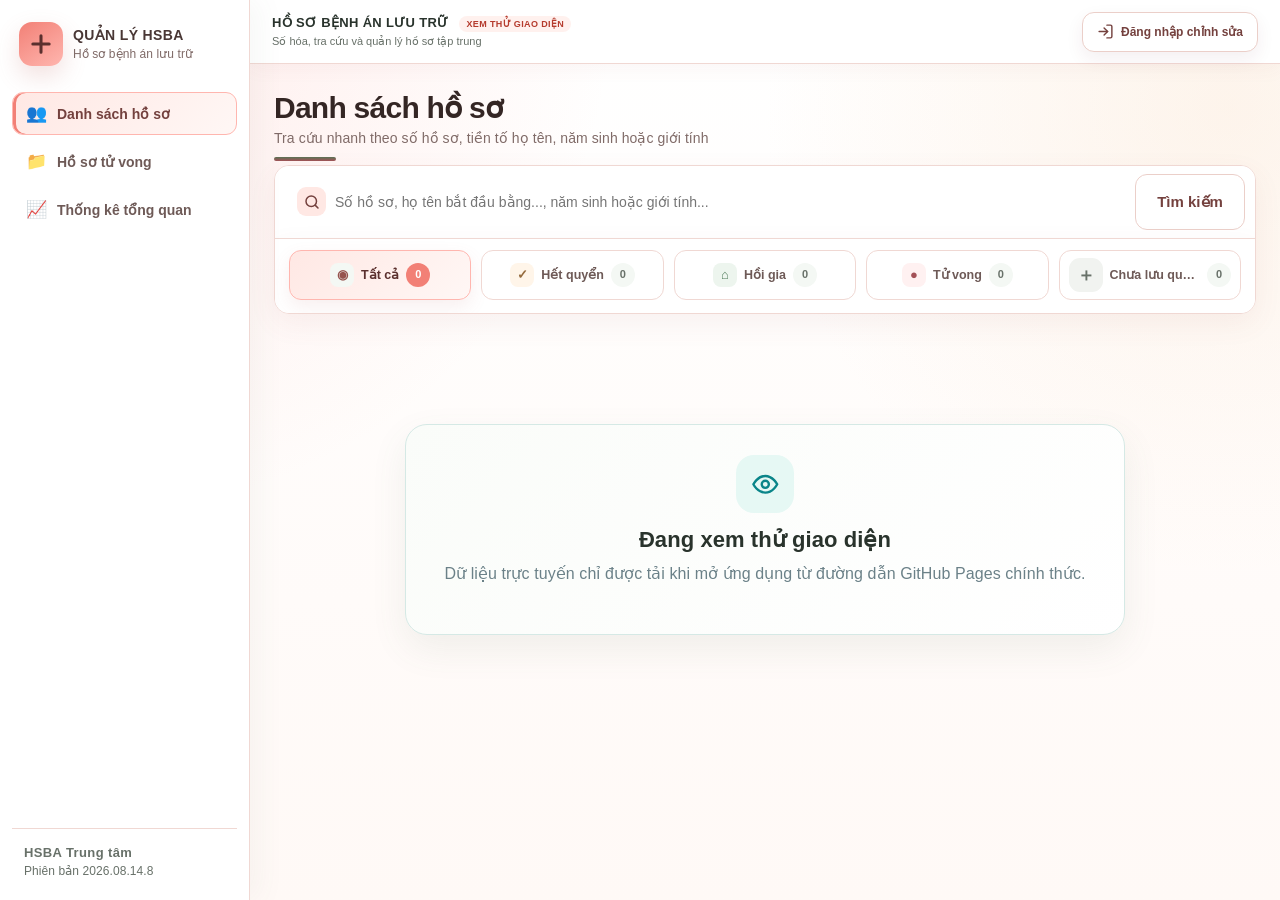
==== commit 66669a9e: "Add files via upload" ====
--- a/index.html
+++ b/index.html
@@ -9,9 +9,9 @@
   <meta http-equiv="Pragma" content="no-cache">
   <meta http-equiv="Expires" content="0">
   <meta name="application-name" content="HSBA Trung tâm">
-  <meta name="version" content="2026.08.14.7">
+  <meta name="version" content="2026.08.14.8">
   <title>Hồ sơ bệnh án lưu trữ</title>
-  <link rel="manifest" href="./manifest.webmanifest?v=2026.08.14.7">
+  <link rel="manifest" href="./manifest.webmanifest?v=2026.08.14.8">
 
   <meta name="mobile-web-app-capable" content="yes">
   <meta name="apple-mobile-web-app-capable" content="yes">
@@ -8360,7 +8360,7 @@
 
 
 /* ============================================================
-   HSBA 2026.08.14.7 · DASHBOARD KPI COLOR REFINEMENT
+   HSBA 2026.08.14.8 · DASHBOARD KPI COLOR REFINEMENT
    Chỉ tinh chỉnh Thống kê tổng quan; không thay nghiệp vụ.
    ============================================================ */
 #dashboardView .dashboard-kpi {
@@ -8376,18 +8376,6 @@
     border-color .18s ease !important;
 }
 
-#dashboardView .dashboard-kpi::before {
-  content: "" !important;
-  position: absolute !important;
-  left: 0 !important;
-  top: 18px !important;
-  bottom: 18px !important;
-  width: 4px !important;
-  border-radius: 0 999px 999px 0 !important;
-  background: var(--kpi-accent, #FFB6AF) !important;
-  z-index: 2 !important;
-}
-
 #dashboardView .dashboard-kpi::after {
   opacity: .72 !important;
   transform: scale(1.04);
@@ -8403,7 +8391,6 @@
   --kpi-color: #D95F57 !important;
   --kpi-bg: #FFDDD8 !important;
   --kpi-soft: rgba(242,128,118,.16) !important;
-  --kpi-accent: #F28076 !important;
   border-color: #F4D0CB !important;
   background: linear-gradient(145deg, #FFFFFF 25%, #FFF1EF 100%) !important;
 }
@@ -8413,7 +8400,6 @@
   --kpi-color: #A66F48 !important;
   --kpi-bg: #FAE0C7 !important;
   --kpi-soft: rgba(251,193,147,.19) !important;
-  --kpi-accent: #FBC193 !important;
   border-color: #F1D8BE !important;
   background: linear-gradient(145deg, #FFFFFF 25%, #FFF7EE 100%) !important;
 }
@@ -8423,7 +8409,6 @@
   --kpi-color: #C94F49 !important;
   --kpi-bg: #FFD8D3 !important;
   --kpi-soft: rgba(255,182,175,.19) !important;
-  --kpi-accent: #FF9F96 !important;
   border-color: #F4CDC8 !important;
   background: linear-gradient(145deg, #FFFFFF 25%, #FFF0EE 100%) !important;
 }
@@ -8433,7 +8418,6 @@
   --kpi-color: #388D7B !important;
   --kpi-bg: #DDF3EE !important;
   --kpi-soft: rgba(78,176,155,.16) !important;
-  --kpi-accent: #4EB09B !important;
   border-color: #CFE8E2 !important;
   background: linear-gradient(145deg, #FFFFFF 25%, #EFFAF7 100%) !important;
 }
@@ -8443,7 +8427,6 @@
   --kpi-color: #A86B3C !important;
   --kpi-bg: #F9DDC2 !important;
   --kpi-soft: rgba(250,224,199,.25) !important;
-  --kpi-accent: #E9A76D !important;
   border-color: #EED8C5 !important;
   background: linear-gradient(145deg, #FFFFFF 25%, #FFF5EA 100%) !important;
 }
@@ -8474,12 +8457,6 @@
 @media (max-width: 760px) {
   #dashboardView .dashboard-kpi {
     box-shadow: 0 8px 20px rgba(91,48,46,.065) !important;
-  }
-
-  #dashboardView .dashboard-kpi::before {
-    top: 14px !important;
-    bottom: 14px !important;
-    width: 3px !important;
   }
 
   #dashboardView .dashboard-kpi:hover {
@@ -8541,7 +8518,7 @@
 
       <div class="sidebar-footer">
         <span>HSBA Trung tâm</span>
-        <small>Phiên bản 2026.08.14.7</small>
+        <small>Phiên bản 2026.08.14.8</small>
       </div>
     </aside>
 
@@ -8939,7 +8916,7 @@
         <div class="form-field">
           <label for="bookViTriSo">Vị trí số</label>
           <input id="bookViTriSo" name="viTriSo" type="number" min="1" step="1" inputmode="numeric" required placeholder="Ví dụ: 10">
-          <small class="field-hint">Nhập số thứ tự của quyển bên trong thùng.</small>
+          <small class="field-hint">Mỗi vị trí chỉ được lưu 01 quyển. Hệ thống sẽ chặn nếu Thùng + Vị trí đã được sử dụng.</small>
         </div>
 
         <div id="storageLocationPreview" class="storage-location-preview full-span">
@@ -9183,7 +9160,7 @@
 
   <script>
     (() => {
-      const currentVersion = document.querySelector('meta[name="version"]')?.content || '2026.08.14.7';
+      const currentVersion = document.querySelector('meta[name="version"]')?.content || '2026.08.14.8';
       const banner = () => document.getElementById('appUpdateBanner');
       const updateText = () => document.getElementById('appUpdateText');
       let registration = null;
@@ -9377,6 +9354,7 @@
     const CONFIG = Object.freeze({
       OWNER_EMAIL: 'thanhbds2011@gmail.com',
       ACCESS_REQUEST_PATH: 'hsbaYeuCauDangKy',
+      STORAGE_INDEX_PATH: 'hsbaViTriLuuTru',
 
       // Apps Script này chỉ dùng upload Google Drive; cấp quyền HSBA không còn phụ thuộc Apps Script/Google Sheet.
       DRIVE_UPLOAD_URL:
@@ -9589,6 +9567,20 @@
       return `Thùng ${box} - Vị trí ${position}`;
     }
 
+    function storageLocationKey(thungSo, viTriSo) {
+      const box = Number(thungSo);
+      const position = Number(viTriSo);
+
+      if (
+        !Number.isInteger(box) || box < 1 ||
+        !Number.isInteger(position) || position < 1
+      ) {
+        return '';
+      }
+
+      return `t_${String(box).padStart(6, '0')}_v_${String(position).padStart(6, '0')}`;
+    }
+
     function parseStorageLocation(source = {}) {
       const directBox = Number(source.thungSo ?? source['THÙNG SỐ']);
       const directPosition = Number(source.viTriSo ?? source['VỊ TRÍ SỐ']);
@@ -9624,6 +9616,66 @@
         label: legacy,
         structured: false
       };
+    }
+
+    function findStorageLocationConflict(
+      booksRoot,
+      thungSo,
+      viTriSo,
+      ignorePatientId = '',
+      ignoreBookKey = ''
+    ) {
+      const targetBox = Number(thungSo);
+      const targetPosition = Number(viTriSo);
+
+      for (const [patientId, patientBooks] of Object.entries(booksRoot || {})) {
+        if (!patientBooks || typeof patientBooks !== 'object') continue;
+
+        for (const [candidateBookKey, book] of Object.entries(patientBooks)) {
+          if (!book || typeof book !== 'object') continue;
+
+          if (
+            patientId === ignorePatientId &&
+            candidateBookKey === ignoreBookKey
+          ) {
+            continue;
+          }
+
+          const storage = parseStorageLocation(book);
+          if (
+            Number(storage.thungSo) === targetBox &&
+            Number(storage.viTriSo) === targetPosition
+          ) {
+            return {
+              patientId,
+              bookKey: candidateBookKey,
+              soHoSo: String(book.soHoSo || ''),
+              quyenSo: Number(book.quyenSo) || 0,
+              thungSo: targetBox,
+              viTriSo: targetPosition
+            };
+          }
+        }
+      }
+
+      return null;
+    }
+
+    function storageConflictMessage(conflict, thungSo, viTriSo) {
+      const location = storageLocationLabel(thungSo, viTriSo);
+      if (!conflict) {
+        return `${location} đã được sử dụng. Vui lòng chọn vị trí khác.`;
+      }
+
+      const recordLabel = conflict.soHoSo
+        ? `hồ sơ ${conflict.soHoSo}`
+        : 'một hồ sơ khác';
+      const bookLabel = conflict.quyenSo
+        ? `, quyển ${conflict.quyenSo}`
+        : '';
+
+      return `${location} đã được sử dụng bởi ${recordLabel}${bookLabel}. `
+        + 'Mỗi vị trí chỉ được lưu một quyển hồ sơ. Vui lòng chọn vị trí khác.';
     }
 
     const INVENTORY_FIELDS = [
@@ -11408,6 +11460,205 @@
             .filter(book => book.normalizedStatus === CONFIG.STATUS.TU_VONG)
             .sort((a, b) => Number(b.quyenSo || 0) - Number(a.quyenSo || 0))[0] || null
         };
+      }
+
+      async reserveStorageLocation({
+        patientId,
+        targetBookKey,
+        originalBookKey = '',
+        soHoSo,
+        quyenSo,
+        thungSo,
+        viTriSo
+      }) {
+        const locationKey = storageLocationKey(thungSo, viTriSo);
+        if (!locationKey) {
+          throw new Error('Vị trí lưu trữ không hợp lệ.');
+        }
+
+        // Kiểm tra toàn bộ dữ liệu hiện hữu trước để chặn cả các quyển cũ
+        // chưa có trong chỉ mục vị trí.
+        const booksRoot = await readBooksRootCached(true);
+        const conflict = findStorageLocationConflict(
+          booksRoot,
+          thungSo,
+          viTriSo,
+          patientId,
+          originalBookKey
+        );
+
+        if (conflict) {
+          throw new Error(storageConflictMessage(conflict, thungSo, viTriSo));
+        }
+
+        const indexReference = ref(
+          this.database,
+          `${CONFIG.STORAGE_INDEX_PATH}/${locationKey}`
+        );
+
+        // Nếu chỉ mục cũ bị sót nhưng quyển tham chiếu không còn ở vị trí đó,
+        // dọn chỉ mục trước khi giữ chỗ mới.
+        const existingSnapshot = await get(indexReference);
+        const existingIndex = existingSnapshot.val() || null;
+        const allowedBookKeys = new Set(
+          [targetBookKey, originalBookKey].filter(Boolean)
+        );
+
+        if (
+          existingIndex &&
+          !(
+            String(existingIndex.patientId || '') === patientId &&
+            allowedBookKeys.has(String(existingIndex.bookKey || ''))
+          )
+        ) {
+          const indexedPatientId = String(existingIndex.patientId || '');
+          const indexedBookKey = String(existingIndex.bookKey || '');
+          const indexedBookSnapshot =
+            indexedPatientId && indexedBookKey
+              ? await get(
+                  ref(
+                    this.database,
+                    `quyenHoSo/${indexedPatientId}/${indexedBookKey}`
+                  )
+                )
+              : null;
+          const indexedBook = indexedBookSnapshot?.exists()
+            ? indexedBookSnapshot.val()
+            : null;
+          const indexedStorage = parseStorageLocation(indexedBook || {});
+
+          if (
+            indexedBook &&
+            Number(indexedStorage.thungSo) === Number(thungSo) &&
+            Number(indexedStorage.viTriSo) === Number(viTriSo)
+          ) {
+            throw new Error(
+              storageConflictMessage(
+                {
+                  soHoSo: indexedBook.soHoSo || existingIndex.soHoSo || '',
+                  quyenSo:
+                    Number(indexedBook.quyenSo) ||
+                    Number(existingIndex.quyenSo) ||
+                    0
+                },
+                thungSo,
+                viTriSo
+              )
+            );
+          }
+
+          // Chỉ mục mồ côi: chỉ xóa nếu nó vẫn đúng bản ghi vừa kiểm tra.
+          await runTransaction(
+            indexReference,
+            current => {
+              if (
+                current &&
+                String(current.patientId || '') === indexedPatientId &&
+                String(current.bookKey || '') === indexedBookKey
+              ) {
+                return null;
+              }
+              return current;
+            },
+            { applyLocally: false }
+          );
+        }
+
+        const reservationToken = this.makeOperationToken();
+        const now = Date.now();
+        const reservation = {
+          locationKey,
+          patientId,
+          bookKey: targetBookKey,
+          soHoSo,
+          quyenSo: Number(quyenSo),
+          thungSo: Number(thungSo),
+          viTriSo: Number(viTriSo),
+          reservationToken,
+          updatedAt: now,
+          updatedByUid: this.auth.currentUser?.uid || '',
+          updatedByEmail: this.auth.currentUser?.email || ''
+        };
+
+        const result = await runTransaction(
+          indexReference,
+          current => {
+            if (!current) {
+              return reservation;
+            }
+
+            const samePatient =
+              String(current.patientId || '') === patientId;
+            const currentBookKey = String(current.bookKey || '');
+
+            if (samePatient && allowedBookKeys.has(currentBookKey)) {
+              // Đây chính là quyển đang chỉnh sửa; giữ nguyên chỉ mục cũ
+              // cho đến khi ghi dữ liệu chính thức thành công.
+              return current;
+            }
+
+            return;
+          },
+          { applyLocally: false }
+        );
+
+        if (!result.committed) {
+          const current = result.snapshot?.val() || null;
+          throw new Error(
+            storageConflictMessage(current, thungSo, viTriSo)
+          );
+        }
+
+        const committedIndex = result.snapshot?.val() || {};
+        const acquiredByThisAttempt =
+          String(committedIndex.reservationToken || '') === reservationToken;
+
+        return {
+          locationKey,
+          reservation,
+          reservationToken,
+          acquiredByThisAttempt
+        };
+      }
+
+      async releaseStorageLocationReservation(
+        locationKey,
+        patientId,
+        allowedBookKeys = [],
+        reservationToken = ''
+      ) {
+        if (!locationKey) return;
+
+        const acceptedKeys = new Set(
+          (Array.isArray(allowedBookKeys) ? allowedBookKeys : [allowedBookKeys])
+            .filter(Boolean)
+            .map(String)
+        );
+
+        await runTransaction(
+          ref(this.database, `${CONFIG.STORAGE_INDEX_PATH}/${locationKey}`),
+          current => {
+            if (!current) return null;
+            if (String(current.patientId || '') !== String(patientId || '')) {
+              return current;
+            }
+
+            const currentBookKey = String(current.bookKey || '');
+            if (acceptedKeys.size && !acceptedKeys.has(currentBookKey)) {
+              return current;
+            }
+
+            if (
+              reservationToken &&
+              String(current.reservationToken || '') !== reservationToken
+            ) {
+              return current;
+            }
+
+            return null;
+          },
+          { applyLocally: false }
+        );
       }
 
       async saveBook(payload, file) {
@@ -11473,6 +11724,9 @@
         const id = firebaseKey(soHoSo);
         const lockToken = await this.acquirePatientLock(id, mode === 'edit' ? 'SUA_QUYEN' : 'LUU_QUYEN');
         let uploadedFileId = '';
+        let storageReservation = null;
+        let previousLocationKey = '';
+        let dataCommitted = false;
 
         try {
           const [patientSnapshot, booksSnapshot] = await Promise.all([
@@ -11492,6 +11746,24 @@
           if (mode === 'edit' && quyenSo !== originalQuyenSo && bookMap[targetKey]) {
             throw new Error(`Quyển ${quyenSo} đã tồn tại.`);
           }
+
+          if (previousBook) {
+            const previousStorage = parseStorageLocation(previousBook);
+            previousLocationKey = storageLocationKey(
+              previousStorage.thungSo,
+              previousStorage.viTriSo
+            );
+          }
+
+          storageReservation = await this.reserveStorageLocation({
+            patientId: id,
+            targetBookKey: targetKey,
+            originalBookKey: mode === 'edit' ? originalKey : '',
+            soHoSo,
+            quyenSo,
+            thungSo,
+            viTriSo
+          });
 
           let fileDinhKem = previousBook?.fileDinhKem || existingFileUrl || '';
           if (file) {
@@ -11560,6 +11832,8 @@
             [`congKhai/_meta/schemaVersion`]: CONFIG.PUBLIC_SCHEMA_VERSION,
             [`congKhai/_meta/sourceUpdatedAt`]: Date.now(),
             [`congKhai/_meta/updatedAt`]: Date.now(),
+            [`${CONFIG.STORAGE_INDEX_PATH}/${storageReservation.locationKey}`]:
+              storageReservation.reservation,
             [`nhatKy/${logKey}`]: this.makeLog(
               mode === 'edit' ? 'CHỈNH SỬA QUYỂN HỒ SƠ' : 'LƯU QUYỂN HỒ SƠ',
               {
@@ -11577,8 +11851,7 @@
                 ...inventoryValues,
                 tongSoGiayTo
               }
-            ),
-            [`khoaThaoTac/${id}`]: null
+            )
           };
 
           if (mode === 'edit' && originalKey !== targetKey) {
@@ -11614,6 +11887,35 @@
           }
 
           await update(ref(this.database), updates);
+          dataCommitted = true;
+
+          if (
+            previousLocationKey &&
+            previousLocationKey !== storageReservation.locationKey
+          ) {
+            try {
+              await this.releaseStorageLocationReservation(
+                previousLocationKey,
+                id,
+                [originalKey, targetKey]
+              );
+            } catch (releaseOldLocationError) {
+              console.warn(
+                'Đã lưu quyển nhưng chưa dọn được chỉ mục vị trí cũ:',
+                releaseOldLocationError
+              );
+            }
+          }
+
+          try {
+            await this.releasePatientLock(id, lockToken);
+          } catch (releaseLockError) {
+            console.warn(
+              'Đã lưu quyển nhưng chưa giải phóng được khóa thao tác:',
+              releaseLockError
+            );
+          }
+
           patchBooksRootCache(id, id, nextBookMap);
 
           return {
@@ -11622,8 +11924,35 @@
             data: bookToUi(patient, { ...savedBook, updatedAt: Date.now() })
           };
         } catch (error) {
-          await this.releasePatientLock(id, lockToken);
-          if (uploadedFileId) await this.driveUploader.removeTemporary(uploadedFileId);
+          if (
+            !dataCommitted &&
+            storageReservation?.acquiredByThisAttempt &&
+            storageReservation?.locationKey
+          ) {
+            try {
+              await this.releaseStorageLocationReservation(
+                storageReservation.locationKey,
+                id,
+                [bookKey(quyenSo)],
+                storageReservation.reservationToken
+              );
+            } catch (releaseLocationError) {
+              console.warn(
+                'Không giải phóng được vị trí tạm sau khi lưu thất bại:',
+                releaseLocationError
+              );
+            }
+          }
+
+          try {
+            await this.releasePatientLock(id, lockToken);
+          } catch (releaseLockError) {
+            console.warn('Không giải phóng được khóa thao tác:', releaseLockError);
+          }
+
+          if (!dataCommitted && uploadedFileId) {
+            await this.driveUploader.removeTemporary(uploadedFileId);
+          }
           throw error;
         }
       }
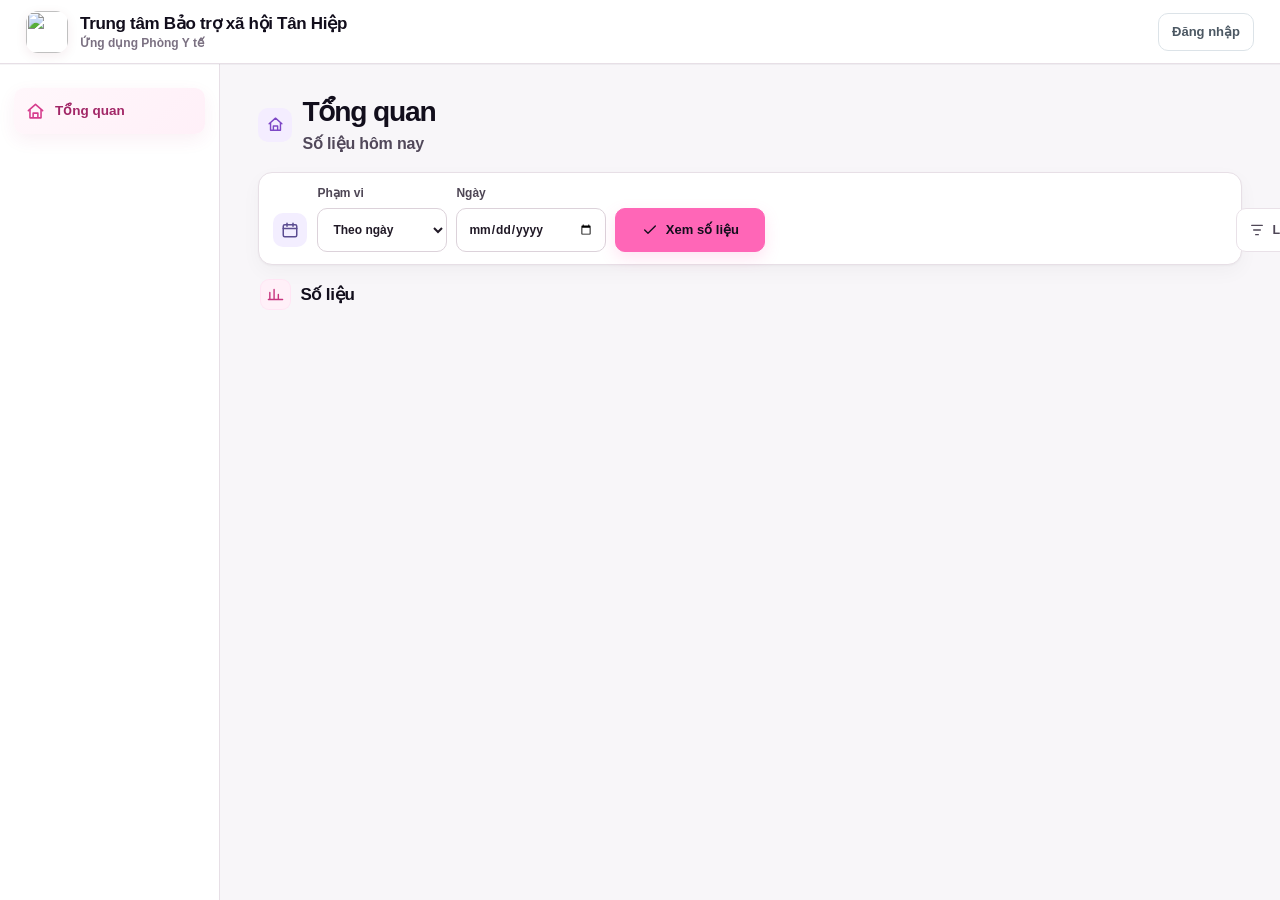
==== commit 70a7c28f: "Add files via upload" ====
--- a/index.html
+++ b/index.html
@@ -1,15361 +1,493 @@
-<!doctype html>
+<!DOCTYPE html>
+
 <html lang="vi">
 <head>
-  <meta charset="utf-8">
-  <meta name="viewport" content="width=device-width, initial-scale=1, viewport-fit=cover">
-  <meta name="theme-color" content="#FFB6AF">
-  <meta name="description" content="Ứng dụng quản lý hồ sơ bệnh án">
-  <meta http-equiv="Cache-Control" content="no-cache, no-store, must-revalidate">
-  <meta http-equiv="Pragma" content="no-cache">
-  <meta http-equiv="Expires" content="0">
-  <meta name="application-name" content="HSBA Trung tâm">
-  <meta name="version" content="2026.08.14.8">
-  <title>Hồ sơ bệnh án lưu trữ</title>
-  <link rel="manifest" href="./manifest.webmanifest?v=2026.08.14.8">
-
-  <meta name="mobile-web-app-capable" content="yes">
-  <meta name="apple-mobile-web-app-capable" content="yes">
-  <meta name="apple-mobile-web-app-status-bar-style" content="black-translucent">
-  <meta name="apple-mobile-web-app-title" content="HSBA Trung tâm">
-  <meta name="format-detection" content="telephone=no">
-<link rel="apple-touch-icon" href="./assets/logo-512.png?v=2026.07.12.4">
-  <link rel="apple-touch-icon-precomposed" href="./assets/logo-512.png?v=2026.07.12.4">
-  <link rel="icon" type="image/png" sizes="192x192" href="./assets/logo-192.png?v=2026.07.12.4">
-  <link rel="icon" type="image/png" sizes="512x512" href="./assets/logo-512.png?v=2026.07.12.4">
-
-<style>
-    :root {
-      /* HSBA Botanical Medical Palette · 2026.08.14.3
-         Palette gốc: #80A682 · #597355 · #D9B596 · #D9A0A0 · #F2D5D5 */
-      --medical-sage: #80A682;
-      --medical-forest: #597355;
-      --medical-sand: #D9B596;
-      --medical-rose: #D9A0A0;
-      --medical-blush: #F2D5D5;
-
-      /* Thang màu thương hiệu mở rộng để đảm bảo tương phản và trạng thái UI. */
-      --brand-950: #31422F;
-      --brand-900: #40543E;
-      --brand-800: #4C664A;
-      --brand-700: #597355;
-      --brand-600: #6F8B70;
-      --brand-500: #80A682;
-      --brand-200: #BCD0BE;
-      --brand-150: #D8E5D9;
-      --brand-100: #E8F0E8;
-      --brand-50: #F4F8F4;
-
-      /* Alias tương thích các selector cũ; toàn bộ được remap sang palette mới. */
-      --rose-950: var(--brand-950);
-      --rose-900: var(--brand-900);
-      --rose-800: var(--brand-700);
-      --rose-700: var(--brand-600);
-      --rose-600: var(--brand-500);
-      --rose-500: var(--medical-rose);
-      --rose-200: #E7BDBD;
-      --rose-150: var(--medical-blush);
-      --rose-100: #F6E7E4;
-      --rose-50: #FCF8F3;
-
-      --primary: var(--brand-700);
-      --primary-2: var(--brand-500);
-      --primary-3: var(--brand-950);
-      --primary-soft: var(--brand-100);
-      --accent: var(--medical-rose);
-      --accent-soft: var(--medical-blush);
-
-      /* Màu trạng thái nghiệp vụ tách khỏi màu thương hiệu. */
-      --success: #4F7B59;
-      --success-soft: #EDF5EE;
-      --danger: #A45157;
-      --danger-soft: #FFF1F1;
-      --warning: #956B3D;
-      --warning-soft: #FFF5E9;
-      --info: #5F7D75;
-      --info-soft: #EEF5F2;
-
-      --text: #29332C;
-      --text-strong: #202821;
-      --muted: #687169;
-      --line: #E6DDD7;
-      --line-strong: #D8CAC1;
-      --surface: #FFFFFF;
-      --surface-soft: #FCFAF7;
-      --bg: #FAF8F4;
-      --shadow: 0 16px 38px rgba(49, 66, 47, .11);
-      --shadow-soft: 0 8px 24px rgba(49, 66, 47, .07);
-      --radius: 18px;
-      --sidebar-width: 270px;
-    }
-
-    * { box-sizing: border-box; }
-
-    html {
-      font-family: Inter, 'Segoe UI', Roboto, Arial, Helvetica, sans-serif;
-      background: var(--bg);
-      color: var(--text);
-    }
-
-    body {
-      margin: 0;
-      min-height: 100vh;
-      background:
-        radial-gradient(circle at 12% 0%, rgba(251,99,118,.075), transparent 30rem),
-        radial-gradient(circle at 95% 12%, rgba(93,42,66,.055), transparent 26rem),
-        linear-gradient(180deg, #fffdf8 0%, var(--medical-cream) 100%);
-    }
-
-    button, input, select, textarea { font: inherit; }
-    button { cursor: pointer; }
-    .hidden { display: none !important; }
-
-    .layout {
-      min-height: 100vh;
-      display: grid;
-      grid-template-columns: var(--sidebar-width) 1fr;
-    }
-
-    .sidebar {
-      position: sticky;
-      top: 0;
-      height: 100vh;
-      padding: 20px 15px;
-      background: rgba(255,255,255,.97);
-      border-right: 1px solid var(--line);
-      z-index: 40;
-    }
-
-    .brand {
-      display: flex;
-      align-items: center;
-      gap: 12px;
-      padding: 8px 8px 22px;
-    }
-
-    .brand-icon {
-      width: 48px;
-      height: 48px;
-      display: grid;
-      place-items: center;
-      border-radius: 15px;
-      background: linear-gradient(145deg, var(--primary), var(--primary-2));
-      color: white;
-      font-size: 29px;
-      font-weight: 800;
-      box-shadow: 0 10px 24px rgba(49,66,47,.23);
-    }
-
-    .brand strong,
-    .brand small { display: block; }
-
-    .brand strong {
-      font-size: 15px;
-      letter-spacing: .04em;
-    }
-
-    .brand small {
-      margin-top: 4px;
-      color: var(--muted);
-    }
-
-    .nav {
-      display: grid;
-      gap: 7px;
-      margin-top: 8px;
-    }
-
-    .nav-btn {
-      min-height: 47px;
-      display: flex;
-      align-items: center;
-      gap: 10px;
-      border: 1px solid transparent;
-      border-radius: 12px;
-      padding: 12px 14px;
-      background: transparent;
-      color: #566159;
-      text-align: left;
-      font-weight: 600;
-      transition: .17s ease;
-    }
-
-    .nav-btn:hover {
-      transform: translateX(2px);
-      background: #F4F8F4;
-      border-color: #D8E5D9;
-    }
-
-    .nav-btn.active {
-      background: linear-gradient(135deg, #E8F0E8, #F4F8F4);
-      border-color: #D8E5D9;
-      color: var(--primary);
-      box-shadow: inset 3px 0 0 var(--primary);
-    }
-
-    .rule {
-      margin-top: 28px;
-      padding: 15px;
-      border: 1px solid #E9D0B7;
-      border-radius: 14px;
-      background: linear-gradient(145deg, #FCF8F3, #FFF5E9);
-      color: #956B3D;
-      font-size: 13px;
-      line-height: 1.55;
-    }
-
-    .rule strong {
-      display: block;
-      margin-bottom: 5px;
-    }
-
-    .main-area { min-width: 0; }
-
-    .topbar {
-      height: 70px;
-      position: sticky;
-      top: 0;
-      z-index: 30;
-      display: flex;
-      align-items: center;
-      justify-content: space-between;
-      padding: 0 25px;
-      background: rgba(255,255,255,.9);
-      border-bottom: 1px solid rgba(214,226,235,.9);
-      backdrop-filter: blur(12px);
-      box-shadow: 0 4px 16px rgba(17,50,75,.035);
-    }
-
-    .topbar-left {
-      display: flex;
-      align-items: center;
-      gap: 12px;
-    }
-
-    .top-title {
-      font-size: 14px;
-      font-weight: 800;
-      letter-spacing: .035em;
-    }
-
-    .icon-btn {
-      width: 43px;
-      height: 43px;
-      border: 0;
-      border-radius: 12px;
-      display: grid;
-      place-items: center;
-      background: transparent;
-      color: var(--text);
-      font-size: 21px;
-    }
-
-    .icon-btn:hover { background: var(--primary-soft); }
-
-    .menu-btn { display: none; }
-
-    .main {
-      width: min(1240px, 100%);
-      margin: 0 auto;
-      padding: 34px 28px 80px;
-    }
-
-    .view { display: none; }
-    .view.active { display: block; }
-
-    .page-head {
-      display: flex;
-      align-items: center;
-      justify-content: space-between;
-      gap: 18px;
-      margin-bottom: 20px;
-    }
-
-    .page-head h1 {
-      margin: 0;
-      font-size: clamp(27px, 3vw, 38px);
-      letter-spacing: -.025em;
-    }
-
-    .page-head p {
-      margin: 7px 0 0;
-      color: var(--muted);
-    }
-
-    .btn {
-      display: inline-flex;
-      align-items: center;
-      justify-content: center;
-      border: 1px solid var(--line);
-      border-radius: 11px;
-      padding: 11px 15px;
-      background: var(--surface);
-      color: var(--text);
-      font-weight: 700;
-      transition: .16s ease;
-    }
-
-    .btn:hover:not([disabled]) {
-      transform: translateY(-1px);
-      filter: brightness(.99);
-    }
-
-    .btn.primary {
-      border-color: transparent;
-      background: linear-gradient(135deg, var(--primary), var(--primary-2));
-      color: white;
-      box-shadow: 0 8px 20px rgba(49,66,47,.18);
-    }
-
-    .btn.danger {
-      border-color: transparent;
-      background: var(--danger);
-      color: white;
-    }
-
-    .btn.small {
-      padding: 8px 11px;
-      font-size: 13px;
-    }
-
-    .btn[disabled] {
-      opacity: .5;
-      cursor: not-allowed;
-    }
-
-    .search-panel {
-      display: flex;
-      gap: 10px;
-      padding: 10px;
-      margin-bottom: 16px;
-      border: 1px solid var(--line);
-      border-radius: 16px;
-      background: rgba(255,255,255,.9);
-      box-shadow: var(--shadow-soft);
-    }
-
-    .search-box {
-      flex: 1;
-      display: flex;
-      align-items: center;
-      gap: 9px;
-      padding: 0 12px;
-    }
-
-    .search-box input {
-      width: 100%;
-      border: 0;
-      outline: 0;
-      padding: 13px 0;
-      background: transparent;
-      font-size: 15px;
-    }
-
-    .summary {
-      display: flex;
-      flex-wrap: wrap;
-      gap: 8px;
-      margin-bottom: 18px;
-    }
-
-    .chip {
-      padding: 8px 11px;
-      border: 1px solid #D8E5D9;
-      border-radius: 999px;
-      background: rgba(237,246,252,.92);
-      color: var(--primary);
-      font-size: 13px;
-      font-weight: 700;
-    }
-
-    .cards {
-      display: grid;
-      grid-template-columns: repeat(2, minmax(0, 1fr));
-      gap: 14px;
-    }
-
-    .patient-card {
-      position: relative;
-      display: grid;
-      grid-template-columns: 52px 1fr auto;
-      gap: 14px;
-      align-items: center;
-      padding: 18px;
-      border: 1px solid rgba(214,226,235,.95);
-      border-radius: var(--radius);
-      background: rgba(255,255,255,.95);
-      box-shadow: var(--shadow-soft);
-      overflow: hidden;
-      transition: .17s ease;
-    }
-
-    .patient-card::before {
-      content: "";
-      position: absolute;
-      inset: 0 auto 0 0;
-      width: 4px;
-      background: linear-gradient(180deg, var(--primary-2), var(--primary));
-    }
-
-    .patient-card:hover {
-      transform: translateY(-2px);
-      border-color: #BCD0BE;
-      box-shadow: var(--shadow);
-    }
-
-    .avatar {
-      width: 50px;
-      height: 50px;
-      border-radius: 16px;
-      display: grid;
-      place-items: center;
-      background: linear-gradient(145deg, #E8F0E8, #D8E5D9);
-      color: var(--primary);
-      font-weight: 800;
-      font-size: 18px;
-    }
-
-    .patient-card h3 {
-      margin: 0 0 7px;
-      font-size: 17px;
-    }
-
-    .patient-line {
-      display: flex;
-      flex-wrap: wrap;
-      gap: 13px;
-      color: var(--muted);
-      font-size: 13px;
-    }
-
-    .patient-line strong { color: #29332C; }
-
-    .badges {
-      display: flex;
-      flex-wrap: wrap;
-      gap: 6px;
-      margin-top: 11px;
-    }
-
-    .badge {
-      display: inline-flex;
-      align-items: center;
-      padding: 5px 9px;
-      border-radius: 999px;
-      background: #F1F3F0;
-      color: #566159;
-      font-size: 12px;
-      font-weight: 700;
-    }
-
-    .badge.open {
-      background: var(--success-soft);
-      color: var(--success);
-    }
-
-    .badge.closed {
-      background: var(--primary-soft);
-      color: var(--primary);
-    }
-
-    .badge.death {
-      background: var(--danger-soft);
-      color: var(--danger);
-    }
-
-    .back-btn {
-      border: 0;
-      background: transparent;
-      color: var(--primary);
-      padding: 6px 0;
-      font-weight: 700;
-    }
-
-    .detail-card {
-      position: relative;
-      display: grid;
-      grid-template-columns: 70px 1fr auto;
-      gap: 18px;
-      align-items: center;
-      margin: 14px 0 18px;
-      padding: 22px;
-      border: 1px solid #D8E5D9;
-      border-radius: 20px;
-      background: linear-gradient(135deg, #F4F8F4, #ffffff);
-      box-shadow: var(--shadow);
-      overflow: hidden;
-    }
-
-    .detail-card::before {
-      content: "";
-      position: absolute;
-      inset: 0 auto 0 0;
-      width: 6px;
-      background: linear-gradient(180deg, var(--primary-2), var(--primary));
-    }
-
-    .detail-avatar {
-      width: 68px;
-      height: 68px;
-      display: grid;
-      place-items: center;
-      border-radius: 20px;
-      background: linear-gradient(145deg, var(--primary), var(--primary-2));
-      color: white;
-      font-size: 24px;
-      font-weight: 800;
-      box-shadow: 0 12px 26px rgba(49,66,47,.22);
-    }
-
-    .detail-card h2 {
-      margin: 0 0 9px;
-      font-size: 27px;
-    }
-
-    .detail-card p {
-      display: inline-block;
-      margin: 3px 15px 3px 0;
-      color: var(--muted);
-    }
-
-    .table-wrap {
-      overflow: auto;
-      border: 1px solid var(--line);
-      border-radius: var(--radius);
-      background: var(--surface);
-      box-shadow: var(--shadow-soft);
-    }
-
-    table {
-      width: 100%;
-      min-width: 850px;
-      border-collapse: collapse;
-    }
-
-    th, td {
-      padding: 14px 15px;
-      border-bottom: 1px solid var(--line);
-      text-align: left;
-      vertical-align: middle;
-    }
-
-    th {
-      position: sticky;
-      top: 0;
-      z-index: 2;
-      background: #FCFAF7;
-      color: #566159;
-      font-size: 11px;
-      letter-spacing: .035em;
-      text-transform: uppercase;
-    }
-
-    td { font-size: 14px; }
-    tbody tr:hover { background: #FCFAF7; }
-
-    .file-link {
-      color: var(--primary);
-      font-weight: 700;
-      text-decoration: none;
-    }
-
-    .file-link:hover { text-decoration: underline; }
-
-    .death-overview {
-      display: grid;
-      grid-template-columns: 1fr auto;
-      gap: 18px;
-      align-items: center;
-      margin-bottom: 18px;
-      padding: 20px 22px;
-      border: 1px solid #F2D5D5;
-      border-radius: var(--radius);
-      background: linear-gradient(135deg, #FCF8F3, #FFFDF9);
-      box-shadow: var(--shadow-soft);
-    }
-
-    .death-overview h3 {
-      margin: 0 0 6px;
-      color: #873F44;
-    }
-
-    .death-overview p {
-      margin: 0;
-      color: #687169;
-    }
-
-    .death-count {
-      min-width: 76px;
-      height: 76px;
-      display: grid;
-      place-items: center;
-      border-radius: 20px;
-      background: var(--danger);
-      color: white;
-      font-size: 27px;
-      font-weight: 800;
-      box-shadow: 0 10px 24px rgba(180,35,24,.18);
-    }
-
-    .stats-grid {
-      display: grid;
-      grid-template-columns: repeat(4, minmax(0, 1fr));
-      gap: 14px;
-    }
-
-    .stat-card {
-      min-height: 128px;
-      padding: 20px;
-      border: 1px solid var(--line);
-      border-radius: var(--radius);
-      background: var(--surface);
-      box-shadow: var(--shadow-soft);
-    }
-
-    .stat-card span {
-      color: var(--muted);
-      font-size: 13px;
-    }
-
-    .stat-card strong {
-      display: block;
-      margin-top: 9px;
-      color: var(--primary);
-      font-size: 34px;
-    }
-
-    .empty {
-      padding: 60px 20px;
-      text-align: center;
-      color: var(--muted);
-    }
-
-    dialog {
-      width: min(92vw, 520px);
-      border: 0;
-      border-radius: 20px;
-      padding: 0;
-      box-shadow: var(--shadow);
-    }
-
-    dialog::backdrop {
-      background: rgba(18,31,49,.5);
-      backdrop-filter: blur(2px);
-    }
-
-    dialog form { padding: 24px; }
-
-    .modal-head {
-      display: flex;
-      align-items: center;
-      justify-content: space-between;
-      margin-bottom: 18px;
-    }
-
-    .modal-head h3 { margin: 0; }
-
-    dialog label {
-      display: grid;
-      gap: 7px;
-      margin-bottom: 14px;
-      font-weight: 700;
-    }
-
-    dialog input,
-    dialog select,
-    dialog textarea {
-      width: 100%;
-      border: 1px solid #cfdbe4;
-      border-radius: 11px;
-      padding: 11px 12px;
-      background: white;
-      outline: none;
-    }
-
-    dialog input:focus,
-    dialog select:focus,
-    dialog textarea:focus {
-      border-color: var(--primary);
-      box-shadow: 0 0 0 3px rgba(49,66,47,.12);
-    }
-
-    dialog small {
-      color: var(--muted);
-      font-weight: normal;
-    }
-
-    .modal-actions {
-      display: flex;
-      justify-content: flex-end;
-      gap: 8px;
-      margin-top: 18px;
-    }
-
-    .toast {
-      position: fixed;
-      right: 18px;
-      bottom: 18px;
-      z-index: 100;
-      max-width: min(430px, calc(100vw - 36px));
-      padding: 12px 15px;
-      border-radius: 13px;
-      background: #172033;
-      color: white;
-      box-shadow: var(--shadow);
-      opacity: 0;
-      transform: translateY(15px);
-      pointer-events: none;
-      transition: .2s;
-    }
-
-    .toast.show {
-      opacity: 1;
-      transform: translateY(0);
-    }
-
-    .toast.error { background: var(--danger); }
-
-    .loading {
-      position: fixed;
-      right: 16px;
-      bottom: max(18px, env(safe-area-inset-bottom));
-      z-index: 110;
-      display: flex;
-      align-items: center;
-      gap: 10px;
-      min-width: 156px;
-      padding: 12px 15px;
-      border: 1px solid rgba(255,255,255,.14);
-      border-radius: 15px;
-      background: rgba(23, 50, 71, .94);
-      color: white;
-      text-align: left;
-      box-shadow: 0 14px 34px rgba(17, 38, 55, .22);
-      backdrop-filter: blur(12px);
-    }
-
-    .spinner {
-      width: 22px;
-      height: 22px;
-      flex: 0 0 auto;
-      border: 3px solid rgba(255,255,255,.28);
-      border-top-color: #fff;
-      border-radius: 50%;
-      animation: spin .75s linear infinite;
-    }
-
-    @keyframes spin { to { transform: rotate(360deg); } }
-
-    .overlay {
-      display: none;
-    }
-
-    @media (max-width: 1050px) {
-      .cards { grid-template-columns: 1fr; }
-      .stats-grid { grid-template-columns: repeat(2, minmax(0, 1fr)); }
-    }
-
-    @media (max-width: 900px) {
-      .layout { grid-template-columns: 1fr; }
-
-      .sidebar {
-        position: fixed;
-        inset: 0 auto 0 0;
-        width: min(86vw, 320px);
-        transform: translateX(-105%);
-        transition: .22s ease;
-        box-shadow: var(--shadow);
-      }
-
-      .sidebar.open { transform: translateX(0); }
-      .menu-btn { display: grid; }
-
-      .overlay {
-        display: block;
-        position: fixed;
-        inset: 0;
-        z-index: 35;
-        background: rgba(15,23,42,.42);
-        opacity: 0;
-        pointer-events: none;
-        transition: .2s;
-      }
-
-      .overlay.show {
-        opacity: 1;
-        pointer-events: auto;
-      }
-    }
-
-    @media (max-width: 720px) {
-      .topbar { padding: 0 12px; }
-      .main { padding: 22px 12px 76px; }
-
-      .page-head {
-        flex-direction: column;
-        align-items: stretch;
-      }
-
-      .page-head h1 { font-size: 29px; }
-      .search-panel { flex-direction: column; }
-
-      .patient-card {
-        grid-template-columns: 46px 1fr;
-      }
-
-      .patient-card > .btn {
-        grid-column: 1 / -1;
-        width: 100%;
-      }
-
-      .avatar {
-        width: 44px;
-        height: 44px;
-        border-radius: 14px;
-      }
-
-      .detail-card {
-        grid-template-columns: 56px 1fr;
-      }
-
-      .detail-avatar {
-        width: 54px;
-        height: 54px;
-        border-radius: 16px;
-      }
-
-      .detail-card .detail-action {
-        grid-column: 1 / -1;
-      }
-
-      .detail-card .detail-action .btn {
-        width: 100%;
-      }
-
-      .death-overview { grid-template-columns: 1fr; }
-
-      .death-count {
-        width: 100%;
-        height: 58px;
-      }
-
-      .stats-grid { grid-template-columns: 1fr 1fr; }
-    }
-  
-    /* ===== 2026.08.13.5 - CHỦ ĐỀ ĐỎ ĐÔ CHUYÊN NGHIỆP ===== */
-    .topbar { background: rgba(255,255,255,.96); box-shadow: 0 5px 18px rgba(64,84,62,.045); }
-    .top-title { color: #3a292c; }
-    .brand-icon { background: linear-gradient(145deg,var(--primary),var(--primary-2)); box-shadow: 0 12px 28px rgba(49,66,47,.18); }
-    .nav-btn.active { background: linear-gradient(135deg,#f8f0f1,#FCFAF7); border-color:#ead6d9; color:var(--primary-3); box-shadow: inset 3px 0 0 var(--primary); }
-    .nav-btn:hover { background:#fbf7f7; border-color:#eee2e4; }
-    .rule { background:linear-gradient(145deg,#FCF8F3,#fff6e8); border-color:#f0deb4; color:#76561f; }
-    .page-head h1 { color:#342529; }
-    .btn.primary { background:linear-gradient(135deg,var(--primary),var(--primary-2)); box-shadow:0 10px 24px rgba(49,66,47,.16); }
-    .btn.primary:hover:not([disabled]) { box-shadow:0 13px 28px rgba(49,66,47,.22); }
-    .search-panel { border-color:#E6DDD7; background:rgba(255,255,255,.98); }
-    .chip { background:linear-gradient(135deg,#f8f1f2,#FCFAF7); border-color:#eadadd; color:var(--primary-3); }
-    .patient-card::before { background:linear-gradient(180deg,var(--primary),var(--accent)); }
-    .avatar { background:linear-gradient(145deg,#F6E7E4,#E6DDD7); color:var(--primary-3); }
-    .patient-card:hover { border-color:#dec4c8; box-shadow:0 16px 34px rgba(64,84,62,.10); }
-    .detail-card { background:linear-gradient(135deg,rgba(252,247,247,.99),rgba(255,255,255,.99)); border-color:#D8CAC1; }
-    .detail-card::before { background:linear-gradient(180deg,var(--primary),var(--accent)); }
-    .detail-avatar { background:linear-gradient(145deg,var(--primary),var(--primary-2)); box-shadow:0 12px 26px rgba(49,66,47,.18); }
-    .badge.open { background:var(--success-soft); color:var(--success); }
-    .badge.closed { background:var(--primary-soft); color:var(--primary-3); }
-    .badge.death { background:var(--danger-soft); color:var(--danger); }
-    .death-overview { background:linear-gradient(135deg,#FCF8F3,#fffaf8); border-color:#f1d4cc; }
-    .death-count { background:linear-gradient(145deg,var(--danger),#d94a3c); box-shadow:0 10px 24px rgba(180,35,24,.18); }
-    .stat-card { position:relative; overflow:hidden; min-height:136px; border-color:#E6DDD7; background:linear-gradient(145deg,#fff,#FCFAF7); transition:transform .16s ease,box-shadow .16s ease; }
-    .stat-card:hover { transform:translateY(-2px); box-shadow:var(--shadow); }
-    .stat-card::after { content:""; position:absolute; right:-18px; bottom:-22px; width:92px; height:92px; border-radius:50%; background:linear-gradient(135deg,rgba(89,115,85,.07),rgba(64,84,62,.035)); }
-    .stat-card strong { color:var(--primary-3); }
-    th { background:#FCFAF7; color:#6f5d61; }
-    tbody tr:hover { background:#FCFAF7; }
-    .loading { background:linear-gradient(135deg,rgba(47,36,38,.96),rgba(64,84,62,.95)); }
-    @media(max-width:720px){ .page-head{gap:12px}.page-head h1{line-height:1.08}.btn.primary{min-height:52px;font-size:16px}.search-panel{border-radius:18px}.stats-grid{gap:12px}.stat-card{min-height:120px;padding:18px}.stat-card strong{font-size:31px} }
-
-
-    .form-note {
-      margin: -2px 0 15px;
-      padding: 11px 12px;
-      border: 1px solid #D8CAC1;
-      border-radius: 11px;
-      background: linear-gradient(135deg, #eefbf8, #f9fffd);
-      color: #687169;
-      font-size: 13px;
-      line-height: 1.45;
-    }
-
-    dialog input[readonly] {
-      background: #f3f8f7;
-      color: #34515a;
-      font-weight: 700;
-      cursor: not-allowed;
-    }
-
-
-    /* ===== BỐ CỤC CHUYÊN NGHIỆP RIÊNG CHO LAPTOP VÀ ĐIỆN THOẠI ===== */
-    .top-heading { min-width: 0; }
-    .top-subtitle {
-      margin-top: 3px;
-      color: var(--muted);
-      font-size: 12px;
-      font-weight: 500;
-      letter-spacing: 0;
-    }
-
-    .sidebar {
-      display: flex;
-      flex-direction: column;
-    }
-
-    .sidebar-footer {
-      margin-top: auto;
-      padding: 16px 12px 6px;
-      border-top: 1px solid var(--line);
-      color: #527078;
-    }
-
-    .sidebar-footer span,
-    .sidebar-footer small {
-      display: block;
-    }
-
-    .sidebar-footer span {
-      font-size: 12px;
-      font-weight: 800;
-      letter-spacing: .03em;
-    }
-
-    .sidebar-footer small {
-      margin-top: 4px;
-      color: var(--muted);
-      font-size: 11px;
-    }
-
-    .page-head {
-      position: relative;
-      padding: 6px 0 2px;
-    }
-
-    .page-head::after {
-      content: "";
-      position: absolute;
-      left: 0;
-      bottom: -10px;
-      width: 62px;
-      height: 4px;
-      border-radius: 999px;
-      background: linear-gradient(90deg, var(--primary), var(--accent));
-    }
-
-    .search-panel {
-      margin-top: 30px;
-    }
-
-    .patient-card .btn {
-      min-width: 118px;
-      color: var(--primary-3);
-      border-color: #D8E5D9;
-      background: #fbfffe;
-    }
-
-    .patient-card .btn:hover {
-      background: var(--primary-soft);
-      border-color: #a9dcd3;
-    }
-
-    .table-wrap {
-      scrollbar-color: #b7dcd6 #f1f8f7;
-      scrollbar-width: thin;
-    }
-
-    /* Laptop/desktop */
-    @media (min-width: 901px) {
-      :root { --sidebar-width: 286px; }
-
-      .layout {
-        grid-template-columns: var(--sidebar-width) minmax(0, 1fr);
-      }
-
-      .sidebar {
-        position: fixed;
-        inset: 0 auto 0 0;
-        width: var(--sidebar-width);
-        height: 100vh;
-        padding: 22px 16px 18px;
-        box-shadow: 8px 0 28px rgba(89, 115, 85, .055);
-      }
-
-      .main-area {
-        grid-column: 2;
-        width: 100%;
-      }
-
-      .topbar {
-        height: 78px;
-        padding: 0 34px;
-      }
-
-      .menu-btn {
-        display: none !important;
-      }
-
-      .main {
-        width: 100%;
-        max-width: none;
-        padding: 38px clamp(34px, 4vw, 72px) 80px;
-      }
-
-      .page-head h1 {
-        font-size: clamp(30px, 2.6vw, 42px);
-      }
-
-      .page-head p {
-        font-size: 15px;
-      }
-
-      .search-panel {
-        display: grid;
-        grid-template-columns: minmax(320px, 1fr) auto;
-        max-width: none;
-      }
-
-      .summary {
-        margin: 18px 0;
-      }
-
-      .cards {
-        grid-template-columns: repeat(2, minmax(360px, 1fr));
-        gap: 18px;
-      }
-
-      .patient-card {
-        min-height: 156px;
-        padding: 21px 21px 21px 24px;
-      }
-
-      .patient-card h3 {
-        font-size: 18px;
-      }
-
-      .stats-grid {
-        grid-template-columns: repeat(4, minmax(180px, 1fr));
-        gap: 18px;
-      }
-
-      .stat-card {
-        min-height: 150px;
-      }
-
-      .detail-card {
-        grid-template-columns: 78px minmax(0, 1fr) auto;
-        padding: 26px 28px;
-      }
-
-      .detail-avatar {
-        width: 74px;
-        height: 74px;
-      }
-
-      .table-wrap {
-        max-width: 100%;
-      }
-
-      .death-overview {
-        padding: 24px 28px;
-      }
-    }
-
-    @media (min-width: 1500px) {
-      .cards {
-        grid-template-columns: repeat(3, minmax(320px, 1fr));
-      }
-
-      .main {
-        padding-left: 58px;
-        padding-right: 58px;
-      }
-    }
-
-    /* Điện thoại */
-    @media (max-width: 900px) {
-      .top-subtitle { display: none; }
-
-      .topbar {
-        height: 72px;
-      }
-
-      .top-title {
-        font-size: 14px;
-        white-space: nowrap;
-        overflow: hidden;
-        text-overflow: ellipsis;
-      }
-
-      .sidebar {
-        padding-top: max(22px, env(safe-area-inset-top));
-      }
-
-      .sidebar-footer {
-        padding-bottom: max(8px, env(safe-area-inset-bottom));
-      }
-
-      .main {
-        padding-top: 24px;
-      }
-    }
-
-    @media (max-width: 720px) {
-      .page-head::after {
-        bottom: -6px;
-      }
-
-      .page-head h1 {
-        font-size: clamp(28px, 8vw, 38px);
-      }
-
-      .page-head p {
-        font-size: 15px;
-        line-height: 1.45;
-      }
-
-      .search-panel {
-        margin-top: 24px;
-        padding: 10px;
-      }
-
-      .cards {
-        gap: 13px;
-      }
-
-      .patient-card {
-        min-height: 0;
-        padding: 17px;
-        border-radius: 17px;
-      }
-
-      .patient-card > .btn {
-        min-height: 46px;
-      }
-
-      .stats-grid {
-        grid-template-columns: repeat(2, minmax(0, 1fr));
-      }
-
-      .stat-card {
-        min-height: 124px;
-      }
-    }
-
-.build-version {
-      position: fixed;
-      right: 8px;
-      bottom: 5px;
-      z-index: -1;
-      opacity: 0;
-      pointer-events: none;
-    }
-
-/* ===== BẢN LAPTOP CHỮ LỚN, DỄ ĐỌC ===== */
-body {
-  font-size: 16px;
-  letter-spacing: .005em;
-}
-
-.brand strong { font-size: 18px; letter-spacing: .025em; }
-.brand small { font-size: 13px; }
-
-.nav-btn {
-  min-height: 54px;
-  padding: 14px 16px;
-  font-size: 16px;
-  border-radius: 14px;
-}
-
-.rule {
-  font-size: 14px;
-  line-height: 1.65;
-  padding: 17px;
-}
-
-.rule strong { font-size: 15px; }
-
-.top-title {
-  font-size: 18px;
-  letter-spacing: .025em;
-}
-
-.top-subtitle { font-size: 13px; }
-
-.page-head h1 {
-  font-size: clamp(38px, 3vw, 50px);
-  line-height: 1.08;
-}
-
-.page-head p {
-  font-size: 17px;
-  line-height: 1.5;
-}
-
-.btn {
-  min-height: 46px;
-  padding: 12px 18px;
-  font-size: 15px;
-  border-radius: 12px;
-}
-
-.search-box input { font-size: 16px; }
-
-.chip {
-  font-size: 14px;
-  padding: 9px 13px;
-}
-
-.patient-card {
-  min-height: 178px;
-  padding: 24px 24px 24px 28px;
-  grid-template-columns: 62px minmax(0, 1fr) auto;
-  gap: 18px;
-  border-radius: 20px;
-}
-
-.avatar {
-  width: 58px;
-  height: 58px;
-  border-radius: 18px;
-  font-size: 20px;
-}
-
-.patient-card h3 {
-  font-size: 21px;
-  line-height: 1.25;
-  margin-bottom: 9px;
-}
-
-.patient-line {
-  gap: 16px;
-  font-size: 15px;
-  line-height: 1.5;
-}
-
-.badges {
-  margin-top: 13px;
-  gap: 8px;
-}
-
-.badge {
-  padding: 6px 10px;
-  font-size: 13px;
-}
-
-.patient-card .btn {
-  min-width: 132px;
-  font-size: 14px;
-  padding: 11px 14px;
-}
-
-.detail-card {
-  padding: 28px 30px;
-  border-radius: 22px;
-}
-
-.detail-card h2 { font-size: 31px; }
-.detail-card p { font-size: 15px; }
-
-th {
-  font-size: 12px;
-  padding: 16px 17px;
-}
-
-td {
-  font-size: 15px;
-  padding: 16px 17px;
-}
-
-.stat-card span { font-size: 15px; }
-.stat-card strong { font-size: 40px; }
-
-.sidebar-footer span { font-size: 13px; }
-.sidebar-footer small { font-size: 12px; }
-
-@media (min-width: 901px) {
-  :root { --sidebar-width: 320px; }
-
-  .sidebar {
-    width: var(--sidebar-width);
-    padding: 26px 18px 20px;
-  }
-
-  .brand {
-    gap: 14px;
-    padding: 10px 10px 26px;
-  }
-
-  .brand-icon {
-    width: 58px;
-    height: 58px;
-    border-radius: 18px;
-    font-size: 34px;
-  }
-
-  .topbar {
-    height: 88px;
-    padding: 0 44px;
-  }
-
-  .main {
-    padding: 44px clamp(44px, 4.5vw, 84px) 90px;
-  }
-
-  .page-head { margin-bottom: 24px; }
-
-  .search-panel {
-    min-height: 62px;
-    padding: 9px 12px;
-    border-radius: 18px;
-  }
-
-  .cards {
-    grid-template-columns: repeat(2, minmax(420px, 1fr));
-    gap: 22px;
-  }
-
-  .stats-grid {
-    grid-template-columns: repeat(4, minmax(210px, 1fr));
-    gap: 20px;
-  }
-
-  .stat-card {
-    min-height: 165px;
-    padding: 24px;
-  }
-}
-
-@media (min-width: 1550px) {
-  .cards {
-    grid-template-columns: 1fr;
-  }
-}
-
-@media (max-width: 900px) {
-  body { font-size: 15px; }
-  .top-title { font-size: 15px; }
-  .brand strong { font-size: 17px; }
-  .nav-btn { font-size: 16px; }
-}
-
-@media (max-width: 720px) {
-  .page-head h1 {
-    font-size: clamp(30px, 9vw, 40px);
-  }
-
-  .page-head p { font-size: 16px; }
-  .patient-card h3 { font-size: 18px; }
-  .patient-line { font-size: 14px; }
-}
-
-
-/* ===== THẺ ĐỐI TƯỢNG DẠNG NGANG ===== */
-.cards {
-  display: grid;
-  grid-template-columns: 1fr !important;
-  gap: 16px;
-}
-
-.patient-card {
-  min-height: 128px;
-  display: grid;
-  grid-template-columns: 70px minmax(0, 1fr) auto;
-  align-items: center;
-  gap: 20px;
-  padding: 20px 24px 20px 28px;
-}
-
-.patient-card h3 {
-  margin: 0 0 10px;
-  font-size: 22px;
-  line-height: 1.2;
-}
-
-.patient-info-grid {
-  display: grid;
-  grid-template-columns: repeat(4, minmax(150px, auto));
-  gap: 10px 28px;
-  align-items: center;
-}
-
-.patient-info-item {
-  display: flex;
-  flex-direction: column;
-  gap: 4px;
-}
-
-.patient-info-label {
-  color: var(--muted);
-  font-size: 12px;
-  font-weight: 700;
-  text-transform: uppercase;
-  letter-spacing: .045em;
-}
-
-.patient-info-value {
-  color: var(--text);
-  font-size: 15px;
-  font-weight: 700;
-}
-
-.patient-status-row {
-  display: flex;
-  flex-wrap: wrap;
-  gap: 8px;
-  margin-top: 12px;
-}
-
-.patient-action {
-  display: flex;
-  justify-content: flex-end;
-  align-items: center;
-}
-
-.patient-action .btn {
-  min-width: 138px;
-  min-height: 46px;
-  white-space: nowrap;
-}
-
-@media (min-width: 901px) {
-  .patient-card {
-    min-height: 136px;
-  }
-}
-
-@media (max-width: 900px) {
-  .patient-card {
-    grid-template-columns: 56px minmax(0, 1fr);
-    gap: 14px;
-  }
-
-  .patient-action {
-    grid-column: 1 / -1;
-  }
-
-  .patient-action .btn {
-    width: 100%;
-  }
-
-  .patient-info-grid {
-    grid-template-columns: repeat(2, minmax(0, 1fr));
-    gap: 10px 16px;
-  }
-}
-
-@media (max-width: 520px) {
-  .patient-card {
-    grid-template-columns: 48px minmax(0, 1fr);
-    padding: 17px;
-  }
-
-  .patient-info-grid {
-    grid-template-columns: 1fr;
-    gap: 8px;
-  }
-
-  .patient-info-item {
-    flex-direction: row;
-    gap: 8px;
-  }
-
-  .patient-info-label::after {
-    content: ":";
-  }
-
-  .patient-info-label {
-    min-width: 82px;
-    font-size: 12px;
-  }
-
-  .patient-info-value {
-    font-size: 14px;
-  }
-}
-
-
-/* ===== DASHBOARD THỐNG KÊ CHUYÊN NGHIỆP ===== */
-.dashboard-stats {
-  display: grid;
-  gap: 22px;
-}
-
-.dashboard-kpi-grid {
-  display: grid;
-  grid-template-columns: repeat(4, minmax(0, 1fr));
-  gap: 18px;
-}
-
-.dashboard-kpi {
-  position: relative;
-  min-height: 158px;
-  display: grid;
-  grid-template-columns: 1fr auto;
-  gap: 14px;
-  align-items: start;
-  padding: 22px 23px;
-  overflow: hidden;
-  border: 1px solid #E8F0E8;
-  border-radius: 20px;
-  background: linear-gradient(145deg, #ffffff 0%, #f9fdfc 100%);
-  box-shadow: 0 10px 28px rgba(89, 115, 85, .085);
-  transition: transform .18s ease, box-shadow .18s ease;
-}
-
-.dashboard-kpi:hover {
-  transform: translateY(-3px);
-  box-shadow: 0 17px 36px rgba(89, 115, 85, .13);
-}
-
-.dashboard-kpi::after {
-  content: "";
-  position: absolute;
-  right: -34px;
-  bottom: -42px;
-  width: 128px;
-  height: 128px;
-  border-radius: 50%;
-  background: var(--kpi-soft, rgba(128, 166, 130, .10));
-}
-
-.dashboard-kpi-icon {
-  position: relative;
-  z-index: 1;
-  width: 48px;
-  height: 48px;
-  display: grid;
-  place-items: center;
-  border-radius: 15px;
-  background: var(--kpi-bg, #EDF5EE);
-  color: var(--kpi-color, var(--primary-3));
-  font-size: 23px;
-  box-shadow: inset 0 0 0 1px rgba(255,255,255,.75);
-}
-
-.dashboard-kpi-label {
-  color: var(--muted);
-  font-size: 14px;
-  font-weight: 700;
-}
-
-.dashboard-kpi-value {
-  display: block;
-  margin-top: 9px;
-  color: var(--kpi-color, var(--primary-3));
-  font-size: 42px;
-  line-height: 1;
-  font-weight: 800;
-  letter-spacing: -.03em;
-}
-
-.dashboard-kpi-note {
-  position: relative;
-  z-index: 1;
-  margin-top: 12px;
-  color: #6c8189;
-  font-size: 12px;
-  line-height: 1.45;
-}
-
-.dashboard-panels {
-  display: grid;
-  grid-template-columns: minmax(300px, 1.05fr) minmax(360px, 1.35fr) minmax(300px, 1fr);
-  gap: 18px;
-  align-items: stretch;
-}
-
-.dashboard-panel {
-  min-height: 286px;
-  padding: 22px;
-  border: 1px solid #E8F0E8;
-  border-radius: 20px;
-  background: rgba(255,255,255,.96);
-  box-shadow: 0 10px 28px rgba(89, 115, 85, .075);
-}
-
-.dashboard-panel-head {
-  display: flex;
-  align-items: flex-start;
-  justify-content: space-between;
-  gap: 14px;
-  margin-bottom: 21px;
-}
-
-.dashboard-panel-title {
-  margin: 0;
-  color: #29332C;
-  font-size: 18px;
-  line-height: 1.3;
-}
-
-.dashboard-panel-subtitle {
-  margin: 5px 0 0;
-  color: var(--muted);
-  font-size: 12px;
-  line-height: 1.45;
-}
-
-.dashboard-panel-badge {
-  flex: 0 0 auto;
-  padding: 6px 10px;
-  border-radius: 999px;
-  background: var(--primary-soft);
-  color: var(--primary-3);
-  font-size: 12px;
-  font-weight: 800;
-}
-
-.scan-overview {
-  display: grid;
-  grid-template-columns: 138px 1fr;
-  gap: 20px;
-  align-items: center;
-}
-
-.scan-ring {
-  --progress: 0;
-  position: relative;
-  width: 132px;
-  height: 132px;
-  display: grid;
-  place-items: center;
-  border-radius: 50%;
-  background:
-    radial-gradient(circle closest-side, #ffffff 76%, transparent 77% 100%),
-    conic-gradient(
-      var(--primary) calc(var(--progress) * 1%),
-      #E8F0E8 0
-    );
-  box-shadow: inset 0 0 0 1px #dcece9;
-}
-
-.scan-ring::after {
-  content: "";
-  position: absolute;
-  inset: 15px;
-  border: 1px solid #E8F0E8;
-  border-radius: 50%;
-}
-
-.scan-ring-value {
-  position: relative;
-  z-index: 1;
-  text-align: center;
-}
-
-.scan-ring-value strong {
-  display: block;
-  color: var(--primary-3);
-  font-size: 29px;
-  line-height: 1;
-}
-
-.scan-ring-value span {
-  display: block;
-  margin-top: 5px;
-  color: var(--muted);
-  font-size: 11px;
-  font-weight: 700;
-}
-
-.scan-details {
-  display: grid;
-  gap: 12px;
-}
-
-.scan-detail-row {
-  display: flex;
-  justify-content: space-between;
-  gap: 12px;
-  color: #556b75;
-  font-size: 13px;
-}
-
-.scan-detail-row strong {
-  color: #29332C;
-}
-
-.progress-track {
-  height: 9px;
-  overflow: hidden;
-  border-radius: 999px;
-  background: #e7f1ef;
-}
-
-.progress-fill {
-  height: 100%;
-  border-radius: inherit;
-  background: linear-gradient(90deg, var(--primary), var(--primary-2));
-  box-shadow: 0 2px 7px rgba(128,166,130,.22);
-}
-
-.status-bars {
-  display: grid;
-  gap: 18px;
-}
-
-.status-bar-item {
-  display: grid;
-  gap: 8px;
-}
-
-.status-bar-head {
-  display: flex;
-  align-items: center;
-  justify-content: space-between;
-  gap: 15px;
-  color: #536a74;
-  font-size: 13px;
-}
-
-.status-bar-head strong {
-  color: #29332C;
-  font-size: 14px;
-}
-
-.status-track {
-  height: 11px;
-  overflow: hidden;
-  border-radius: 999px;
-  background: #F4F8F4;
-}
-
-.status-fill {
-  height: 100%;
-  min-width: 4px;
-  border-radius: inherit;
-  background: var(--bar-color, var(--primary));
-}
-
-.status-fill.open {
-  --bar-color: linear-gradient(90deg, #2eb67d, #62c99d);
-}
-
-.status-fill.archive {
-  --bar-color: linear-gradient(90deg, #12a6a6, #36c2b4);
-}
-
-.status-fill.death {
-  --bar-color: linear-gradient(90deg, #e05a47, #f18b78);
-}
-
-.management-metrics {
-  display: grid;
-  gap: 12px;
-}
-
-.management-metric {
-  display: grid;
-  grid-template-columns: 44px 1fr auto;
-  gap: 12px;
-  align-items: center;
-  padding: 12px 13px;
-  border: 1px solid #E8F0E8;
-  border-radius: 15px;
-  background: linear-gradient(145deg, #FCFAF7, #ffffff);
-}
-
-.management-metric-icon {
-  width: 42px;
-  height: 42px;
-  display: grid;
-  place-items: center;
-  border-radius: 13px;
-  background: var(--metric-bg, #EDF5EE);
-  color: var(--metric-color, var(--primary-3));
-  font-size: 19px;
-}
-
-.management-metric-label {
-  color: var(--muted);
-  font-size: 12px;
-}
-
-.management-metric-name {
-  margin-top: 3px;
-  color: #29332C;
-  font-size: 13px;
-  font-weight: 700;
-}
-
-.management-metric-value {
-  color: var(--metric-color, var(--primary-3));
-  font-size: 21px;
-  font-weight: 800;
-}
-
-.dashboard-alerts {
-  display: grid;
-  grid-template-columns: repeat(2, minmax(0, 1fr));
-  gap: 18px;
-}
-
-.dashboard-alert {
-  display: flex;
-  align-items: center;
-  gap: 16px;
-  min-height: 104px;
-  padding: 18px 20px;
-  border: 1px solid var(--alert-line, #E8F0E8);
-  border-radius: 18px;
-  background: var(--alert-bg, linear-gradient(135deg, #f5fffc, #ffffff));
-  box-shadow: 0 8px 24px rgba(89, 115, 85, .065);
-}
-
-.dashboard-alert-icon {
-  width: 51px;
-  height: 51px;
-  flex: 0 0 auto;
-  display: grid;
-  place-items: center;
-  border-radius: 16px;
-  background: var(--alert-icon-bg, #e7faf6);
-  color: var(--alert-color, var(--primary-3));
-  font-size: 23px;
-}
-
-.dashboard-alert strong {
-  display: block;
-  color: var(--alert-color, #29332C);
-  font-size: 16px;
-}
-
-.dashboard-alert p {
-  margin: 5px 0 0;
-  color: #687d86;
-  font-size: 13px;
-  line-height: 1.45;
-}
-
-.dashboard-alert.warning {
-  --alert-line: #f1dfb4;
-  --alert-bg: linear-gradient(135deg, #FFF5E9, #ffffff);
-  --alert-icon-bg: #fff0ca;
-  --alert-color: #a96c00;
-}
-
-.dashboard-alert.success {
-  --alert-line: #cfe9dc;
-  --alert-bg: linear-gradient(135deg, #f0fbf5, #ffffff);
-  --alert-icon-bg: #ddf5e8;
-  --alert-color: #167d52;
-}
-
-.dashboard-footnote {
-  color: #809098;
-  font-size: 11px;
-  text-align: right;
-}
-
-@media (max-width: 1250px) {
-  .dashboard-kpi-grid {
-    grid-template-columns: repeat(2, minmax(0, 1fr));
-  }
-
-  .dashboard-panels {
-    grid-template-columns: repeat(2, minmax(0, 1fr));
-  }
-
-  .dashboard-panel:last-child {
-    grid-column: 1 / -1;
-    min-height: auto;
-  }
-
-  .management-metrics {
-    grid-template-columns: repeat(3, minmax(0, 1fr));
-  }
-}
-
-@media (max-width: 760px) {
-  .dashboard-stats {
-    gap: 14px;
-  }
-
-  .dashboard-kpi-grid,
-  .dashboard-panels,
-  .dashboard-alerts {
-    grid-template-columns: 1fr;
-    gap: 12px;
-  }
-
-  .dashboard-kpi {
-    min-height: 132px;
-    padding: 18px;
-  }
-
-  .dashboard-kpi-value {
-    font-size: 36px;
-  }
-
-  .dashboard-panel {
-    min-height: auto;
-    padding: 18px;
-  }
-
-  .dashboard-panel:last-child {
-    grid-column: auto;
-  }
-
-  .scan-overview {
-    grid-template-columns: 112px 1fr;
-    gap: 14px;
-  }
-
-  .scan-ring {
-    width: 108px;
-    height: 108px;
-  }
-
-  .scan-ring-value strong {
-    font-size: 24px;
-  }
-
-  .management-metrics {
-    grid-template-columns: 1fr;
-  }
-
-  .dashboard-footnote {
-    text-align: left;
-  }
-}
-
-
-/* ===== BỘ TÌM KIẾM VÀ LỌC TRẠNG THÁI HỒ SƠ ===== */
-.search-filter-panel {
-  display: grid;
-  gap: 0;
-  margin-top: 30px;
-  margin-bottom: 18px;
-  overflow: hidden;
-  border: 1px solid #D8E5D9;
-  border-radius: 20px;
-  background: rgba(255,255,255,.96);
-  box-shadow: 0 11px 30px rgba(89,115,85,.085);
-}
-
-.search-filter-panel .search-panel {
-  margin: 0;
-  border: 0;
-  border-radius: 0;
-  box-shadow: none;
-  background: transparent;
-}
-
-.search-main-row {
-  min-height: 70px;
-  padding: 10px 12px;
-}
-
-.search-leading-icon {
-  width: 29px;
-  height: 29px;
-  display: grid;
-  place-items: center;
-  flex: 0 0 auto;
-  border-radius: 9px;
-  background: var(--primary-soft);
-  color: var(--primary-3);
-  font-size: 18px;
-  font-weight: 800;
-}
-
-.search-submit-btn {
-  min-width: 118px;
-  background: linear-gradient(135deg, var(--primary), var(--primary-2));
-  border-color: transparent;
-  color: white;
-  box-shadow: 0 8px 18px rgba(128,166,130,.17);
-}
-
-.filter-toolbar {
-  display: grid;
-  grid-template-columns: auto minmax(0, 1fr) auto;
-  gap: 18px;
-  align-items: center;
-  padding: 15px 17px 17px;
-  border-top: 1px solid #E8F0E8;
-  background:
-    linear-gradient(135deg, rgba(239,251,248,.75), rgba(255,255,255,.96));
-}
-
-.filter-toolbar-title {
-  display: flex;
-  align-items: center;
-  gap: 10px;
-  min-width: 196px;
-}
-
-.filter-toolbar-icon {
-  width: 38px;
-  height: 38px;
-  display: grid;
-  place-items: center;
-  flex: 0 0 auto;
-  border-radius: 12px;
-  background: linear-gradient(145deg, #EDF5EE, #f5fffd);
-  color: var(--primary-3);
-  font-size: 18px;
-  box-shadow: inset 0 0 0 1px #d4eeea;
-}
-
-.filter-toolbar-title strong,
-.filter-toolbar-title small {
-  display: block;
-}
-
-.filter-toolbar-title strong {
-  color: #29474f;
-  font-size: 14px;
-  line-height: 1.3;
-}
-
-.filter-toolbar-title small {
-  margin-top: 3px;
-  color: var(--muted);
-  font-size: 11px;
-  line-height: 1.35;
-}
-
-.status-filter-list {
-  display: flex;
-  flex-wrap: wrap;
-  gap: 9px;
-  min-width: 0;
-}
-
-.status-filter-btn {
-  min-height: 42px;
-  display: inline-flex;
-  align-items: center;
-  gap: 7px;
-  padding: 8px 11px;
-  border: 1px solid #E6DDD7;
-  border-radius: 13px;
-  background: rgba(255,255,255,.92);
-  color: #536b74;
-  font-size: 13px;
-  font-weight: 700;
-  transition:
-    transform .16s ease,
-    border-color .16s ease,
-    background .16s ease,
-    color .16s ease,
-    box-shadow .16s ease;
-}
-
-.status-filter-btn:hover {
-  transform: translateY(-1px);
-  border-color: #b9ddd7;
-  background: #f7fdfb;
-  color: var(--primary-3);
-}
-
-.status-filter-btn.active {
-  border-color: #87d2c7;
-  background: linear-gradient(135deg, #e5faf6, #f6fffd);
-  color: var(--primary-3);
-  box-shadow: 0 7px 17px rgba(128,166,130,.11);
-}
-
-.status-filter-icon {
-  width: 24px;
-  height: 24px;
-  display: grid;
-  place-items: center;
-  border-radius: 8px;
-  font-size: 13px;
-}
-
-.status-filter-icon.all {
-  background: #F4F8F4;
-  color: var(--primary-3);
-}
-
-.status-filter-icon.open {
-  background: #EDF5EE;
-  color: #4F7B59;
-}
-
-.status-filter-icon.archive {
-  background: #FFF5E9;
-  color: #956B3D;
-}
-
-.status-filter-icon.death {
-  background: #FFF1F1;
-  color: #A45157;
-}
-
-.status-filter-icon.no-book {
-  background: #F1F3F0;
-  color: #687169;
-}
-
-.status-filter-btn b {
-  min-width: 24px;
-  height: 24px;
-  display: inline-grid;
-  place-items: center;
-  padding: 0 7px;
-  border-radius: 999px;
-  background: #F4F8F4;
-  color: #687169;
-  font-size: 11px;
-  line-height: 1;
-}
-
-.status-filter-btn.active b {
-  background: var(--primary);
-  color: white;
-}
-
-.clear-filters-btn {
-  min-height: 40px;
-  padding: 8px 12px;
-  border: 1px solid #dbe7e4;
-  border-radius: 12px;
-  background: white;
-  color: #6d7f87;
-  font-size: 12px;
-  font-weight: 700;
-  white-space: nowrap;
-  transition: .16s ease;
-}
-
-.clear-filters-btn:hover {
-  border-color: #edb8aa;
-  background: #FCF8F3;
-  color: var(--danger);
-}
-
-.filter-result-text {
-  display: none;
-  padding: 10px 17px 12px;
-  border-top: 1px dashed #dce9e6;
-  color: #637780;
-  font-size: 12px;
-  line-height: 1.45;
-}
-
-.filter-result-text.visible {
-  display: block;
-}
-
-.filter-result-text strong {
-  color: var(--primary-3);
-}
-
-@media (max-width: 1180px) {
-  .filter-toolbar {
-    grid-template-columns: 1fr auto;
-  }
-
-  .filter-toolbar-title {
-    grid-column: 1 / -1;
-  }
-}
-
-@media (max-width: 760px) {
-  .search-filter-panel {
-    margin-top: 24px;
-    border-radius: 18px;
-  }
-
-  .search-main-row {
-    min-height: 0;
-    padding: 9px;
-  }
-
-  .filter-toolbar {
-    grid-template-columns: 1fr;
-    gap: 13px;
-    padding: 14px;
-  }
-
-  .filter-toolbar-title {
-    grid-column: auto;
-    min-width: 0;
-  }
-
-  .status-filter-list {
-    flex-wrap: nowrap;
-    overflow-x: auto;
-    margin: 0 -2px;
-    padding: 2px 2px 7px;
-    scrollbar-width: thin;
-    scroll-snap-type: x proximity;
-  }
-
-  .status-filter-btn {
-    flex: 0 0 auto;
-    scroll-snap-align: start;
-  }
-
-  .clear-filters-btn {
-    width: 100%;
-  }
-}
-
-
-/* ===== GIAO DIỆN ỨNG DỤNG ĐIỆN THOẠI GỌN NHẸ ===== */
-.detail-label-mobile {
-  display: none;
-}
-
-@media (max-width: 760px) {
-  body {
-    font-size: 14px;
-  }
-
-  .topbar {
-    height: 64px;
-    padding: 0 11px;
-  }
-
-  .top-title {
-    font-size: 14px;
-    letter-spacing: .015em;
-  }
-
-  .icon-btn {
-    width: 40px;
-    height: 40px;
-    border-radius: 11px;
-  }
-
-  .main {
-    padding: 16px 11px 78px;
-  }
-
-  .page-head {
-    gap: 9px;
-    margin-bottom: 14px;
-    padding-top: 2px;
-  }
-
-  .page-head h1 {
-    font-size: 27px;
-    line-height: 1.08;
-  }
-
-  .page-head p {
-    margin-top: 5px;
-    font-size: 13px;
-    line-height: 1.4;
-  }
-
-  .page-head .btn.primary {
-    min-height: 44px;
-    padding: 10px 14px;
-    font-size: 14px;
-  }
-
-  /* Tìm kiếm gọn như ứng dụng di động */
-  .search-filter-panel {
-    margin-top: 19px;
-    margin-bottom: 13px;
-    border-radius: 16px;
-  }
-
-  .search-filter-panel .search-main-row {
-    display: grid;
-    grid-template-columns: minmax(0, 1fr) auto;
-    gap: 7px;
-    min-height: 0;
-    padding: 8px;
-  }
-
-  .search-box {
-    min-height: 43px;
-    padding: 0 9px;
-  }
-
-  .search-leading-icon {
-    width: 25px;
-    height: 25px;
-    border-radius: 8px;
-    font-size: 15px;
-  }
-
-  .search-box input {
-    min-width: 0;
-    padding: 10px 0;
-    font-size: 13px;
-  }
-
-  .search-submit-btn {
-    min-width: 82px;
-    min-height: 43px;
-    padding: 9px 11px;
-    font-size: 13px;
-  }
-
-  .filter-toolbar {
-    display: flex;
-    grid-template-columns: none;
-    gap: 8px;
-    align-items: center;
-    padding: 9px 8px 8px;
-  }
-
-  .filter-toolbar-title {
-    display: none;
-  }
-
-  .status-filter-list {
-    flex: 1 1 auto;
-    flex-wrap: nowrap;
-    overflow-x: auto;
-    min-width: 0;
-    margin: 0;
-    padding: 1px 1px 5px;
-    scrollbar-width: none;
-  }
-
-  .status-filter-list::-webkit-scrollbar {
-    display: none;
-  }
-
-  .status-filter-btn {
-    min-height: 34px;
-    gap: 5px;
-    padding: 5px 8px;
-    border-radius: 11px;
-    font-size: 11px;
-    white-space: nowrap;
-  }
-
-  .status-filter-icon {
-    width: 20px;
-    height: 20px;
-    border-radius: 7px;
-    font-size: 11px;
-  }
-
-  .status-filter-btn b {
-    min-width: 20px;
-    height: 20px;
-    padding: 0 5px;
-    font-size: 10px;
-  }
-
-  .clear-filters-btn {
-    width: 36px;
-    min-width: 36px;
-    height: 36px;
-    min-height: 36px;
-    flex: 0 0 36px;
-    padding: 0;
-    font-size: 0;
-    border-radius: 11px;
-  }
-
-  .clear-filters-btn::before {
-    content: "↺";
-    font-size: 18px;
-  }
-
-  .filter-result-text {
-    padding: 8px 11px 10px;
-    font-size: 11px;
-  }
-
-  /* Các thẻ đếm chuyển thành một hàng cuộn ngang nhỏ */
-  .summary {
-    display: flex;
-    flex-wrap: nowrap;
-    gap: 7px;
-    overflow-x: auto;
-    margin: 10px -1px 13px;
-    padding: 1px 1px 5px;
-    scrollbar-width: none;
-  }
-
-  .summary::-webkit-scrollbar {
-    display: none;
-  }
-
-  .chip {
-    flex: 0 0 auto;
-    padding: 7px 9px;
-    font-size: 11px;
-    white-space: nowrap;
-  }
-
-  .cards {
-    gap: 10px;
-  }
-
-  /* Thẻ hồ sơ nhỏ, ngang và dễ thao tác */
-  .patient-card {
-    min-height: 0;
-    grid-template-columns: 43px minmax(0, 1fr) 40px;
-    gap: 10px;
-    padding: 13px 11px 13px 15px;
-    border-radius: 16px;
-  }
-
-  .patient-card::before {
-    width: 3px;
-  }
-
-  .avatar {
-    width: 43px;
-    height: 43px;
-    border-radius: 13px;
-    font-size: 15px;
-  }
-
-  .patient-card h3 {
-    margin: 0 0 7px;
-    font-size: 17px;
-    line-height: 1.18;
-  }
-
-  .patient-info-grid {
-    grid-template-columns: repeat(2, minmax(0, 1fr));
-    gap: 7px 12px;
-  }
-
-  .patient-info-item {
-    gap: 2px;
-  }
-
-  .patient-info-label {
-    min-width: 0;
-    font-size: 9px;
-    letter-spacing: .035em;
-  }
-
-  .patient-info-label::after {
-    content: none;
-  }
-
-  .patient-info-value {
-    font-size: 13px;
-    line-height: 1.25;
-  }
-
-  .patient-status-row {
-    gap: 5px;
-    margin-top: 8px;
-  }
-
-  .badge {
-    padding: 5px 8px;
-    font-size: 10.5px;
-  }
-
-  .patient-action {
-    grid-column: 3;
-    grid-row: 1;
-    align-self: center;
-    justify-self: end;
-  }
-
-  .patient-action .btn {
-    width: 40px !important;
-    min-width: 40px !important;
-    height: 40px;
-    min-height: 40px;
-    display: grid;
-    place-items: center;
-    padding: 0;
-    border-radius: 12px;
-  }
-
-  .detail-label-desktop {
-    display: none;
-  }
-
-  .detail-label-mobile {
-    display: block;
-    color: var(--primary-3);
-    font-size: 27px;
-    font-weight: 500;
-    line-height: 1;
-    transform: translateY(-1px);
-  }
-
-  /* Chi tiết và thống kê không bị phóng quá lớn trên điện thoại */
-  .detail-card {
-    grid-template-columns: 48px minmax(0, 1fr);
-    gap: 12px;
-    padding: 16px;
-    border-radius: 17px;
-  }
-
-  .detail-avatar {
-    width: 48px;
-    height: 48px;
-    border-radius: 14px;
-    font-size: 17px;
-  }
-
-  .detail-card h2 {
-    font-size: 21px;
-  }
-
-  .detail-card p {
-    display: block;
-    margin: 3px 0;
-    font-size: 13px;
-  }
-
-  .detail-card .detail-action {
-    grid-column: 1 / -1;
-  }
-
-  .dashboard-kpi-grid {
-    grid-template-columns: repeat(2, minmax(0, 1fr));
-    gap: 10px;
-  }
-
-  .dashboard-kpi {
-    min-height: 116px;
-    padding: 15px;
-    border-radius: 16px;
-  }
-
-  .dashboard-kpi-icon {
-    width: 37px;
-    height: 37px;
-    border-radius: 12px;
-    font-size: 18px;
-  }
-
-  .dashboard-kpi-label {
-    font-size: 11px;
-  }
-
-  .dashboard-kpi-value {
-    margin-top: 6px;
-    font-size: 30px;
-  }
-
-  .dashboard-kpi-note {
-    display: none;
-  }
-}
-
-@media (max-width: 420px) {
-  .main {
-    padding-left: 9px;
-    padding-right: 9px;
-  }
-
-  .page-head h1 {
-    font-size: 25px;
-  }
-
-  .patient-card {
-    grid-template-columns: 39px minmax(0, 1fr) 37px;
-    gap: 8px;
-    padding: 12px 9px 12px 13px;
-  }
-
-  .avatar {
-    width: 39px;
-    height: 39px;
-    border-radius: 12px;
-    font-size: 14px;
-  }
-
-  .patient-card h3 {
-    font-size: 16px;
-  }
-
-  .patient-info-grid {
-    gap: 6px 9px;
-  }
-
-  .patient-info-label {
-    font-size: 8.5px;
-  }
-
-  .patient-info-value {
-    font-size: 12px;
-  }
-
-  .patient-action .btn {
-    width: 37px !important;
-    min-width: 37px !important;
-    height: 37px;
-    min-height: 37px;
-  }
-
-  .detail-label-mobile {
-    font-size: 24px;
-  }
-}
-
-
-/* ==================================================================
-   BỘ LỌC HỒ SƠ + THẺ ĐỐI TƯỢNG CÂN ĐỐI
-   ================================================================== */
-
-.filter-result-text {
-  display: none !important;
-}
-
-.advanced-filter-open-btn {
-  min-height: 42px;
-  padding: 9px 13px;
-  border: 1px solid #d7e8e4;
-  border-radius: 13px;
-  background: #ffffff;
-  color: var(--primary-3);
-  font-size: 13px;
-  font-weight: 800;
-  white-space: nowrap;
-  transition:
-    transform .16s ease,
-    border-color .16s ease,
-    background .16s ease;
-}
-
-.advanced-filter-open-btn:hover {
-  transform: translateY(-1px);
-  border-color: #aadbd3;
-  background: #f4fcfa;
-}
-
-.mobile-filter-trigger {
-  display: none;
-}
-
-.filter-dialog {
-  width: min(94vw, 570px);
-}
-
-.modal-subtitle {
-  margin: 5px 0 0;
-  color: var(--muted);
-  font-size: 12px;
-  font-weight: 500;
-}
-
-.advanced-filter-list {
-  display: grid;
-  gap: 10px;
-}
-
-.advanced-filter-item {
-  display: flex;
-  align-items: center;
-  justify-content: space-between;
-  gap: 14px;
-  margin: 0;
-  padding: 13px 14px;
-  border: 1px solid #dceae7;
-  border-radius: 15px;
-  background: #ffffff;
-  cursor: pointer;
-  transition:
-    transform .15s ease,
-    border-color .15s ease,
-    background .15s ease,
-    box-shadow .15s ease;
-}
-
-.advanced-filter-item:hover {
-  transform: translateY(-1px);
-  border-color: #b5ddd6;
-  background: #FCFAF7;
-  box-shadow: 0 8px 20px rgba(89, 115, 85, .07);
-}
-
-.advanced-filter-item:has(input:checked) {
-  border-color: #83d2c7;
-  background: linear-gradient(135deg, #e8faf7, #f8fffd);
-  box-shadow: 0 8px 20px rgba(128, 166, 130, .10);
-}
-
-.advanced-filter-main {
-  display: grid;
-  grid-template-columns: 20px 34px minmax(0, 1fr);
-  align-items: center;
-  gap: 11px;
-  min-width: 0;
-}
-
-.advanced-filter-main input[type="radio"] {
-  width: 18px;
-  height: 18px;
-  margin: 0;
-  accent-color: var(--primary);
-}
-
-.advanced-filter-choice-icon {
-  width: 34px;
-  height: 34px;
-  display: grid;
-  place-items: center;
-  border-radius: 11px;
-  font-size: 15px;
-}
-
-.advanced-filter-choice-icon.all {
-  background: #F4F8F4;
-  color: var(--primary-3);
-}
-
-.advanced-filter-choice-icon.open {
-  background: #EDF5EE;
-  color: #4F7B59;
-}
-
-.advanced-filter-choice-icon.archive {
-  background: #FFF5E9;
-  color: #956B3D;
-}
-
-.advanced-filter-choice-icon.death {
-  background: #FFF1F1;
-  color: #A45157;
-}
-
-.advanced-filter-choice-icon.no-book {
-  background: #F1F3F0;
-  color: #687169;
-}
-
-.advanced-filter-main strong,
-.advanced-filter-main small {
-  display: block;
-}
-
-.advanced-filter-main strong {
-  color: var(--text);
-  font-size: 14px;
-  line-height: 1.3;
-}
-
-.advanced-filter-main small {
-  margin-top: 3px;
-  color: var(--muted);
-  font-size: 11px;
-  line-height: 1.4;
-}
-
-.advanced-filter-item > b {
-  min-width: 31px;
-  height: 28px;
-  display: grid;
-  place-items: center;
-  padding: 0 8px;
-  border-radius: 999px;
-  background: #F4F8F4;
-  color: #687169;
-  font-size: 12px;
-}
-
-.advanced-filter-item:has(input:checked) > b {
-  background: var(--primary);
-  color: #ffffff;
-}
-
-.advanced-filter-actions {
-  display: grid;
-  grid-template-columns: 120px minmax(0, 1fr);
-}
-
-.patient-info-grid {
-  width: 100%;
-}
-
-.patient-info-item {
-  min-width: 0;
-}
-
-.patient-info-value {
-  overflow-wrap: anywhere;
-}
-
-/* ---------------------------- MOBILE ---------------------------- */
-@media (max-width: 760px) {
-  .search-filter-panel {
-    overflow: visible;
-    margin-top: 18px;
-    margin-bottom: 12px;
-    border-radius: 17px;
-  }
-
-  .search-filter-panel .search-main-row {
-    display: grid;
-    grid-template-columns: minmax(0, 1fr);
-    gap: 7px;
-    padding: 9px;
-  }
-
-  .search-submit-btn {
-    display: none;
-  }
-
-  .filter-toolbar {
-    display: grid;
-    grid-template-columns: minmax(0, 1fr) 42px;
-    gap: 8px;
-    padding: 9px;
-    border-top: 1px solid #E8F0E8;
-  }
-
-  .filter-toolbar-title,
-  .status-filter-list,
-  .advanced-filter-open-btn {
-    display: none !important;
-  }
-
-  .mobile-filter-trigger {
-    min-height: 55px;
-    display: grid;
-    grid-template-columns: 34px minmax(0, 1fr) auto 20px;
-    align-items: center;
-    gap: 9px;
-    padding: 9px 10px;
-    border: 1px solid #D8E5D9;
-    border-radius: 14px;
-    background: linear-gradient(135deg, #f1fcf9, #ffffff);
-    color: var(--text);
-    text-align: left;
-  }
-
-  .mobile-filter-trigger-icon {
-    width: 34px;
-    height: 34px;
-    display: grid;
-    place-items: center;
-    border-radius: 11px;
-    background: #e4f8f4;
-    color: var(--primary-3);
-    font-size: 16px;
-  }
-
-  .mobile-filter-trigger-text {
-    min-width: 0;
-  }
-
-  .mobile-filter-trigger-text small,
-  .mobile-filter-trigger-text strong {
-    display: block;
-  }
-
-  .mobile-filter-trigger-text small {
-    color: var(--muted);
-    font-size: 9px;
-    font-weight: 700;
-    text-transform: uppercase;
-    letter-spacing: .04em;
-  }
-
-  .mobile-filter-trigger-text strong {
-    margin-top: 2px;
-    overflow: hidden;
-    color: var(--primary-3);
-    font-size: 13px;
-    line-height: 1.25;
-    text-overflow: ellipsis;
-    white-space: nowrap;
-  }
-
-  #mobileFilterCount {
-    min-width: 26px;
-    height: 26px;
-    display: grid;
-    place-items: center;
-    padding: 0 7px;
-    border-radius: 999px;
-    background: var(--primary);
-    color: #ffffff;
-    font-size: 11px;
-  }
-
-  .mobile-filter-trigger-arrow {
-    color: var(--primary-3);
-    font-size: 24px;
-    line-height: 1;
-  }
-
-  .clear-filters-btn {
-    width: 42px;
-    min-width: 42px;
-    height: 55px;
-    min-height: 55px;
-    padding: 0;
-    border-radius: 14px;
-    font-size: 0;
-  }
-
-  .clear-filters-btn::before {
-    content: "↺";
-    font-size: 20px;
-  }
-
-  .summary {
-    display: flex;
-    flex-wrap: nowrap;
-    gap: 7px;
-    overflow-x: auto;
-    margin: 8px 0 12px;
-    padding: 1px 0 4px;
-    scrollbar-width: none;
-  }
-
-  .summary::-webkit-scrollbar {
-    display: none;
-  }
-
-  .chip {
-    flex: 0 0 auto;
-    padding: 7px 9px;
-    font-size: 11px;
-    white-space: nowrap;
-  }
-
-  .cards {
-    gap: 10px;
-  }
-
-  .patient-card {
-    min-height: 0;
-    grid-template-columns: 46px minmax(0, 1fr) 42px;
-    align-items: center;
-    gap: 11px;
-    padding: 14px 11px 14px 15px;
-    border-radius: 17px;
-  }
-
-  .patient-card::before {
-    width: 3px;
-  }
-
-  .avatar {
-    width: 46px;
-    height: 46px;
-    border-radius: 14px;
-    font-size: 16px;
-  }
-
-  .patient-card h3 {
-    margin: 0 0 9px;
-    font-size: 17px;
-    line-height: 1.2;
-  }
-
-  .patient-info-grid {
-    display: grid;
-    grid-template-columns: repeat(2, minmax(0, 1fr));
-    gap: 9px 13px;
-  }
-
-  .patient-info-item {
-    display: grid;
-    grid-template-columns: 1fr;
-    gap: 2px;
-    align-content: start;
-  }
-
-  .patient-info-label {
-    min-width: 0;
-    color: var(--muted);
-    font-size: 9px;
-    line-height: 1.1;
-    letter-spacing: .035em;
-  }
-
-  .patient-info-label::after {
-    content: none;
-  }
-
-  .patient-info-value {
-    color: var(--text);
-    font-size: 13px;
-    line-height: 1.25;
-    font-weight: 800;
-  }
-
-  .patient-status-row {
-    margin-top: 9px;
-  }
-
-  .badge {
-    padding: 5px 8px;
-    font-size: 10.5px;
-  }
-
-  .patient-action {
-    grid-column: 3;
-    grid-row: 1;
-    align-self: center;
-    justify-self: end;
-  }
-
-  .patient-action .btn {
-    width: 42px !important;
-    min-width: 42px !important;
-    height: 42px;
-    min-height: 42px;
-    display: grid;
-    place-items: center;
-    padding: 0;
-    border-radius: 13px;
-  }
-
-  .detail-label-desktop {
-    display: none;
-  }
-
-  .detail-label-mobile {
-    display: block;
-    color: var(--primary-3);
-    font-size: 27px;
-    line-height: 1;
-  }
-
-  .filter-dialog {
-    width: 100%;
-    max-width: none;
-    max-height: 86vh;
-    margin: auto 0 0;
-    border-radius: 22px 22px 0 0;
-  }
-
-  .filter-dialog form {
-    padding: 18px 14px max(18px, env(safe-area-inset-bottom));
-  }
-
-  .filter-dialog .modal-head {
-    margin-bottom: 14px;
-  }
-
-  .filter-dialog .modal-head h3 {
-    font-size: 20px;
-  }
-
-  .advanced-filter-list {
-    gap: 8px;
-  }
-
-  .advanced-filter-item {
-    padding: 11px 12px;
-    border-radius: 14px;
-  }
-
-  .advanced-filter-main {
-    grid-template-columns: 18px 32px minmax(0, 1fr);
-    gap: 9px;
-  }
-
-  .advanced-filter-choice-icon {
-    width: 32px;
-    height: 32px;
-    border-radius: 10px;
-    font-size: 14px;
-  }
-
-  .advanced-filter-main strong {
-    font-size: 13px;
-  }
-
-  .advanced-filter-main small {
-    font-size: 10px;
-  }
-
-  .advanced-filter-actions {
-    position: sticky;
-    bottom: 0;
-    grid-template-columns: 100px minmax(0, 1fr);
-    margin-top: 14px;
-    padding-top: 11px;
-    background: #ffffff;
-  }
-}
-
-@media (max-width: 420px) {
-  .patient-card {
-    grid-template-columns: 42px minmax(0, 1fr) 39px;
-    gap: 9px;
-    padding: 13px 9px 13px 13px;
-  }
-
-  .avatar {
-    width: 42px;
-    height: 42px;
-    border-radius: 13px;
-    font-size: 15px;
-  }
-
-  .patient-card h3 {
-    font-size: 16px;
-  }
-
-  .patient-info-grid {
-    gap: 8px 10px;
-  }
-
-  .patient-info-label {
-    font-size: 8.5px;
-  }
-
-  .patient-info-value {
-    font-size: 12.5px;
-  }
-
-  .patient-action .btn {
-    width: 39px !important;
-    min-width: 39px !important;
-    height: 39px;
-    min-height: 39px;
-  }
-}
-
-
-/* ============================================================
-   PWA + ICON BỘ LỌC + GIAO DIỆN STANDALONE
-   ============================================================ */
-
-/* Tạo vùng an toàn khi chạy từ màn hình chính iPhone */
-body {
-  padding-top: env(safe-area-inset-top);
-}
-
-@media (display-mode: standalone) {
-  html {
-    background: var(--primary);
-  }
-
-  body {
-    min-height: 100dvh;
-  }
-
-  .topbar {
-    position: sticky;
-    top: 0;
-  }
-}
-
-/* Icon Chưa có quyển: khóa tuyệt đối kích thước, không bị class .empty kéo dài */
-.status-filter-icon.no-book,
-.advanced-filter-choice-icon.no-book {
-  width: 34px !important;
-  height: 34px !important;
-  min-width: 34px !important;
-  min-height: 34px !important;
-  max-width: 34px !important;
-  max-height: 34px !important;
-  flex: 0 0 34px !important;
-  align-self: center !important;
-  justify-self: center !important;
-  display: inline-flex !important;
-  align-items: center !important;
-  justify-content: center !important;
-  padding: 0 !important;
-  margin: 0 !important;
-  overflow: hidden !important;
-  border-radius: 11px !important;
-  background: #F1F3F0 !important;
-  color: #687169 !important;
-  font-size: 18px !important;
-  font-weight: 800 !important;
-  line-height: 1 !important;
-  text-align: center !important;
-  box-sizing: border-box !important;
-}
-
-/* Mọi lựa chọn bộ lọc có cùng chiều cao */
-.advanced-filter-item {
-  min-height: 78px;
-}
-
-.advanced-filter-main {
-  align-items: center;
-}
-
-/* Khi không còn dòng mô tả thống kê, tiêu đề vẫn cân đối */
-#dashboardView .page-head {
-  margin-bottom: 20px;
-}
-
-@media (max-width: 760px) {
-  .status-filter-icon.no-book,
-  .advanced-filter-choice-icon.no-book {
-    width: 32px !important;
-    height: 32px !important;
-    min-width: 32px !important;
-    min-height: 32px !important;
-    max-width: 32px !important;
-    max-height: 32px !important;
-    flex-basis: 32px !important;
-    border-radius: 10px !important;
-    font-size: 17px !important;
-  }
-
-  .advanced-filter-item {
-    min-height: 72px;
-  }
-
-  /* Đủ khoảng trống dưới cùng khi chạy dạng ứng dụng */
-  @media (display-mode: standalone) {
-    .main {
-      padding-bottom: max(82px, calc(62px + env(safe-area-inset-bottom)));
-    }
-
-    .filter-dialog form {
-      padding-bottom: max(18px, env(safe-area-inset-bottom));
-    }
-  }
-}
-
-
-/* ============================================================
-   CHỈ DÙNG INDEX.HTML + ASSETS/LOGO-192.PNG + LOGO-512.PNG
-   ============================================================ */
-
-@supports (padding: max(0px)) {
-  body {
-    padding-top: env(safe-area-inset-top);
-  }
-}
-
-@media (display-mode: standalone) {
-  html,
-  body {
-    min-height: 100%;
-    min-height: 100dvh;
-    overscroll-behavior-y: none;
-  }
-
-  .topbar {
-    top: 0;
-  }
-
-  .main {
-    padding-bottom:
-      max(82px, calc(62px + env(safe-area-inset-bottom)));
-  }
-}
-
-/* Khóa icon Chưa có quyển thành hình vuông như các mục khác */
-.status-filter-icon.no-book,
-.advanced-filter-choice-icon.no-book {
-  width: 34px !important;
-  height: 34px !important;
-  min-width: 34px !important;
-  min-height: 34px !important;
-  max-width: 34px !important;
-  max-height: 34px !important;
-  flex: 0 0 34px !important;
-  display: inline-flex !important;
-  align-items: center !important;
-  justify-content: center !important;
-  align-self: center !important;
-  justify-self: center !important;
-  padding: 0 !important;
-  margin: 0 !important;
-  border-radius: 11px !important;
-  overflow: hidden !important;
-  box-sizing: border-box !important;
-  line-height: 1 !important;
-}
-
-.advanced-filter-item {
-  min-height: 78px;
-}
-
-.advanced-filter-main {
-  align-items: center;
-}
-
-@media (max-width: 760px) {
-  .status-filter-icon.no-book,
-  .advanced-filter-choice-icon.no-book {
-    width: 32px !important;
-    height: 32px !important;
-    min-width: 32px !important;
-    min-height: 32px !important;
-    max-width: 32px !important;
-    max-height: 32px !important;
-    flex-basis: 32px !important;
-    border-radius: 10px !important;
-  }
-
-  .advanced-filter-item {
-    min-height: 72px;
-  }
-}
-
-
-/* ============================================================
-   ĐĂNG NHẬP VÀ TRẠNG THÁI TÀI KHOẢN
-   ============================================================ */
-
-.firebase-test-badge {
-  display: inline-flex;
-  align-items: center;
-  margin-left: 7px;
-  padding: 3px 7px;
-  border-radius: 999px;
-  background: #fff2dc;
-  color: #ba6d00;
-  font-size: 9px;
-  font-weight: 900;
-  letter-spacing: .04em;
-  vertical-align: middle;
-}
-
-.firebase-test-badge.offline {
-  background: #fff1ee;
-  color: #b53b2d;
-  border-color: #f2c8c0;
-}
-
-
-.auth-gate {
-  position: fixed;
-  inset: 0;
-  z-index: 1000;
-  display: grid;
-  place-items: center;
-  padding:
-    max(20px, env(safe-area-inset-top))
-    18px
-    max(20px, env(safe-area-inset-bottom));
-  background:
-    radial-gradient(circle at 15% 0%, rgba(89,115,85,.11), transparent 28rem),
-    radial-gradient(circle at 100% 100%, rgba(64,84,62,.07), transparent 30rem),
-    rgba(250,248,247,.985);
-  backdrop-filter: blur(12px);
-}
-
-.auth-gate.hidden {
-  display: none !important;
-}
-
-.auth-card {
-  width: min(100%, 460px);
-  display: grid;
-  gap: 18px;
-  padding: 30px;
-  border: 1px solid #E6DDD7;
-  border-radius: 25px;
-  background: rgba(255,255,255,.98);
-  box-shadow: 0 24px 70px rgba(64,84,62,.13);
-}
-
-.auth-logo {
-  width: 68px;
-  height: 68px;
-  display: grid;
-  place-items: center;
-  border-radius: 21px;
-  background: linear-gradient(145deg, var(--primary), var(--primary-2));
-  color: white;
-  font-size: 37px;
-  font-weight: 900;
-  box-shadow: 0 14px 30px rgba(49,66,47,.18);
-}
-
-.auth-test-label {
-  display: inline-block;
-  margin-bottom: 8px;
-  color: #c0740c;
-  font-size: 11px;
-  font-weight: 900;
-  letter-spacing: .08em;
-}
-
-.auth-card h2 {
-  margin: 0;
-  color: var(--text);
-  font-size: 29px;
-  line-height: 1.16;
-}
-
-.auth-card p {
-  margin: 9px 0 0;
-  color: var(--muted);
-  line-height: 1.6;
-}
-
-
-.email-login-form {
-  display: grid;
-  gap: 12px;
-}
-
-.auth-field {
-  display: grid;
-  gap: 7px;
-  color: #435963;
-  font-size: 12px;
-  font-weight: 800;
-}
-
-.auth-field input {
-  width: 100%;
-  min-height: 49px;
-  padding: 11px 13px;
-  border: 1px solid #e8dadd;
-  border-radius: 13px;
-  background: #FCFAF7;
-  color: var(--text);
-  outline: none;
-}
-
-.auth-field input:focus {
-  border-color: var(--primary);
-  box-shadow: 0 0 0 4px rgba(128,166,130,.10);
-}
-
-.email-login-btn {
-  min-height: 52px;
-  border: 0;
-  border-radius: 14px;
-  background: linear-gradient(135deg, var(--primary), var(--primary-2));
-  color: white;
-  font-size: 15px;
-  font-weight: 800;
-  box-shadow: 0 12px 27px rgba(128,166,130,.18);
-}
-
-.email-login-btn:disabled {
-  opacity: .65;
-  cursor: wait;
-}
-
-.auth-divider {
-  display: flex;
-  align-items: center;
-  gap: 12px;
-  color: #91a3aa;
-  font-size: 11px;
-  font-weight: 800;
-  text-transform: uppercase;
-  letter-spacing: .06em;
-}
-
-.auth-divider::before,
-.auth-divider::after {
-  content: '';
-  flex: 1;
-  height: 1px;
-  background: #eee5e6;
-}
-
-.auth-help {
-  margin: -3px 0 0 !important;
-  color: #7c6c70 !important;
-  font-size: 12px;
-  line-height: 1.5 !important;
-  text-align: center;
-}
-
-.readonly-label {
-  display: inline-flex;
-  align-items: center;
-  min-height: 40px;
-  padding: 9px 12px;
-  border: 1px solid #E6DDD7;
-  border-radius: 12px;
-  background: #fbf8f8;
-  color: #736367;
-  font-size: 12px;
-  font-weight: 800;
-}
-
-.google-login-btn {
-  min-height: 54px;
-  display: flex;
-  align-items: center;
-  justify-content: center;
-  gap: 11px;
-  padding: 12px 18px;
-  border: 0;
-  border-radius: 15px;
-  border: 1px solid #E6DDD7;
-  background: #ffffff;
-  color: #3b2c2f;
-  font-size: 14px;
-  font-weight: 800;
-  box-shadow: 0 8px 20px rgba(49,66,47,.055);
-}
-
-.google-login-btn:disabled {
-  opacity: .65;
-  cursor: wait;
-}
-
-.google-mark {
-  width: 29px;
-  height: 29px;
-  display: grid;
-  place-items: center;
-  border-radius: 9px;
-  background: white;
-  color: #4285f4;
-  font-size: 17px;
-  font-weight: 900;
-}
-
-.auth-note {
-  padding: 13px 14px;
-  border: 1px solid #f0dfb7;
-  border-radius: 13px;
-  background: #FFF5E9;
-  color: #74571f;
-  font-size: 12px;
-  line-height: 1.5;
-}
-
-.auth-error {
-  padding: 12px 14px;
-  border: 1px solid #f2c7bf;
-  border-radius: 13px;
-  background: #fff2ef;
-  color: #b64131;
-  font-size: 12px;
-  line-height: 1.5;
-}
-
-.auth-user-bar {
-  display: flex;
-  align-items: center;
-  gap: 9px;
-}
-
-.auth-user-summary {
-  display: inline-flex;
-  align-items: center;
-  gap: 7px;
-  max-width: 245px;
-  padding: 7px 10px;
-  border: 1px solid #D8E5D9;
-  border-radius: 999px;
-  background: #FAFCF9;
-  color: #49616a;
-  font-size: 11px;
-  font-weight: 700;
-}
-
-.auth-user-summary span:last-child {
-  overflow: hidden;
-  text-overflow: ellipsis;
-  white-space: nowrap;
-}
-
-.auth-user-dot {
-  width: 8px;
-  height: 8px;
-  flex: 0 0 8px;
-  border-radius: 50%;
-  background: #27b77c;
-  box-shadow: 0 0 0 4px rgba(39,183,124,.12);
-}
-
-.auth-logout-btn {
-  min-height: 34px;
-  padding: 7px 10px;
-  border: 1px solid #e0e9e7;
-  border-radius: 10px;
-  background: white;
-  color: #61757d;
-  font-size: 11px;
-  font-weight: 700;
-}
-
-.auth-sync-public-btn {
-  min-height: 34px;
-  padding: 7px 11px;
-  border: 1px solid #BCD0BE;
-  border-radius: 10px;
-  background: #F4F8F4;
-  color: #087d78;
-  font-size: 11px;
-  font-weight: 800;
-  white-space: nowrap;
-}
-
-.auth-sync-public-btn:hover {
-  border-color: #88d2c8;
-  background: #e5f8f5;
-}
-
-@media (max-width: 760px) {
-  .firebase-test-badge {
-    display: none;
-  }
-
-  .auth-card {
-    padding: 24px 20px;
-    border-radius: 22px;
-  }
-
-  .auth-card h2 {
-    font-size: 25px;
-  }
-
-  .auth-user-summary {
-    max-width: 122px;
-    padding: 7px 9px;
-  }
-
-  .auth-user-summary span:last-child {
-    display: block;
-    min-width: 0;
-    overflow: hidden;
-    text-overflow: ellipsis;
-    white-space: nowrap;
-    font-size: 10px;
-  }
-
-  .auth-user-summary span:last-child::after {
-    content: none;
-  }
-
-  .auth-logout-btn {
-    width: 35px;
-    min-width: 35px;
-    padding: 0;
-    font-size: 0;
-  }
-
-  .auth-logout-btn::before {
-    content: "↪";
-    font-size: 18px;
-  }
-
-  .auth-sync-public-btn {
-    width: 35px;
-    min-width: 35px;
-    padding: 0;
-    font-size: 0;
-  }
-
-  .auth-sync-public-btn::before {
-    content: "↻";
-    font-size: 18px;
-  }
-}
-
-
-/* ============================================================
-   TỐI ƯU RIÊNG GIAO DIỆN DESKTOP
-   - Bỏ nút Lọc chi tiết bị trùng chức năng
-   - Ẩn nút đặt lại dạng biểu tượng đồng bộ ở desktop
-   - Giữ nguyên bộ lọc dạng hộp thoại trên điện thoại
-   ============================================================ */
-@media (min-width: 761px) {
-  .search-filter-panel {
-    margin-top: 24px;
-    margin-bottom: 16px;
-    border-radius: 22px;
-    border-color: #d4e8e4;
-    box-shadow: 0 14px 36px rgba(89, 115, 85, .09);
-  }
-
-  .search-filter-panel .search-main-row {
-    min-height: 72px;
-    padding: 11px 14px;
-  }
-
-  .search-box {
-    min-height: 48px;
-    border-radius: 14px;
-  }
-
-  .search-submit-btn {
-    min-width: 126px;
-    min-height: 48px;
-    border-radius: 14px;
-  }
-
-  .filter-toolbar {
-    display: grid;
-    grid-template-columns: 205px minmax(0, 1fr) !important;
-    gap: 20px;
-    align-items: center;
-    padding: 16px 18px 18px;
-  }
-
-  .filter-toolbar-title {
-    grid-column: auto !important;
-    min-width: 0;
-  }
-
-  .status-filter-list {
-    display: grid;
-    grid-template-columns: repeat(5, minmax(118px, 1fr));
-    gap: 9px;
-    width: 100%;
-  }
-
-  .status-filter-btn {
-    width: 100%;
-    min-width: 0;
-    min-height: 44px;
-    justify-content: center;
-    padding: 8px 10px;
-  }
-
-  .status-filter-btn span:nth-child(2) {
-    overflow: hidden;
-    text-overflow: ellipsis;
-    white-space: nowrap;
-  }
-
-  /* Hai thành phần này chỉ dư thừa trên desktop. */
-  .advanced-filter-open-btn,
-  .clear-filters-btn {
-    display: none !important;
-  }
-
-  .summary {
-    margin-top: 14px;
-  }
-
-  .patient-card {
-    transition: transform .16s ease, box-shadow .16s ease, border-color .16s ease;
-  }
-
-  .patient-card:hover {
-    transform: translateY(-2px);
-    border-color: #c5e4df;
-    box-shadow: 0 14px 32px rgba(89, 115, 85, .10);
-  }
-}
-
-@media (min-width: 761px) and (max-width: 1180px) {
-  .filter-toolbar {
-    grid-template-columns: 1fr !important;
-    gap: 12px;
-  }
-
-  .filter-toolbar-title {
-    grid-column: auto !important;
-  }
-
-  .status-filter-list {
-    grid-template-columns: repeat(3, minmax(0, 1fr));
-  }
-}
-
-
-
-    /* Bổ sung giao diện hồ sơ lưu trữ */
-    .record-dialog { width: min(680px, calc(100vw - 28px)); }
-    .large-dialog { width: min(860px, calc(100vw - 28px)); }
-    .form-grid { display: grid; gap: 16px; }
-    .form-grid.two-columns { grid-template-columns: repeat(2, minmax(0, 1fr)); }
-    .conditional-field { grid-column: 1 / -1; }
-    .existing-file-notice {
-      display: block;
-      margin-top: 8px;
-      padding: 9px 11px;
-      border-radius: 10px;
-      background: #F4F8F4;
-      color: #166b69;
-      font-size: 12px;
-      line-height: 1.45;
-    }
-    .detail-action-group { display: flex; flex-wrap: wrap; gap: 10px; justify-content: flex-end; }
-    .btn.secondary-action { background: #FCF8F3; color: #40543E; border-color: #E7BDBD; }
-    .btn.edit-action { background: #FCF8F3; color: #40543E; border-color: #E7BDBD; }
-    .death-year-toolbar {
-      display: flex; align-items: center; gap: 10px; flex-wrap: wrap;
-      margin: 14px 0; padding: 12px 14px; background: #f7fbfb;
-      border: 1px solid #dcebea; border-radius: 14px;
-    }
-    .death-year-toolbar label { margin: 0; display: flex; align-items: center; gap: 8px; }
-    .death-year-toolbar select { min-width: 150px; }
-    .legacy-status-note { font-size: 11px; color: #9a6516; display: block; margin-top: 4px; }
-    .patient-meta-inline { display: flex; gap: 12px; flex-wrap: wrap; color: #52656b; }
-    .patient-meta-inline strong { color: #153c43; }
-    .status-filter-list { grid-template-columns: repeat(5, minmax(116px, 1fr)); }
-    @media (min-width: 769px) {
-      .advanced-filter-open-btn, .clear-filters-btn { display: none !important; }
-    }
-    @media (max-width: 768px) {
-      .form-grid.two-columns { grid-template-columns: 1fr; }
-      .conditional-field { grid-column: auto; }
-      .detail-action-group { justify-content: stretch; }
-      .detail-action-group .btn { flex: 1 1 150px; }
-    }
-
-    /* Chuẩn hóa bố cục biểu mẫu hồ sơ */
-    .record-dialog form {
-      padding: 26px;
-    }
-
-    .record-dialog .modal-head {
-      align-items: flex-start;
-      margin-bottom: 22px;
-    }
-
-    .record-dialog .form-grid {
-      align-items: start;
-      column-gap: 18px;
-      row-gap: 18px;
-    }
-
-    .record-dialog .form-field {
-      display: flex;
-      min-width: 0;
-      flex-direction: column;
-      gap: 8px;
-      margin: 0;
-    }
-
-    .record-dialog .form-field > label {
-      display: block;
-      margin: 0;
-      color: #162936;
-      font-weight: 800;
-      line-height: 1.35;
-    }
-
-    .record-dialog .form-field > input,
-    .record-dialog .form-field > select,
-    .record-dialog .form-field > textarea {
-      min-height: 48px;
-      margin: 0;
-      font-size: 15px;
-    }
-
-    .record-dialog .form-field > textarea {
-      min-height: 108px;
-      resize: vertical;
-    }
-
-    .record-dialog .field-hint {
-      display: block;
-      min-height: 18px;
-      color: #718390;
-      font-size: 12px;
-      font-weight: 500;
-      line-height: 1.45;
-    }
-
-    .record-dialog .full-span {
-      grid-column: 1 / -1;
-    }
-
-    .patient-form-grid .form-field,
-    .book-form-grid .form-field {
-      align-self: stretch;
-    }
-
-    .record-dialog .modal-actions {
-      padding-top: 18px;
-      border-top: 1px solid #e7efef;
-    }
-
-    .btn.danger-action {
-      border-color: #f3c2c2;
-      background: #fff1f1;
-      color: #A45157;
-    }
-
-    .btn.danger-action:hover:not(:disabled) {
-      border-color: #e89a9a;
-      background: #ffe5e5;
-    }
-
-    .btn.danger-primary {
-      border-color: #A45157;
-      background: #A45157;
-      color: #fff;
-    }
-
-    .btn.danger-primary:hover:not(:disabled) {
-      background: #a92323;
-    }
-
-    .delete-warning {
-      margin: 0 0 18px;
-      padding: 14px 15px;
-      border: 1px solid #f0c7c7;
-      border-radius: 14px;
-      background: #fff6f6;
-      color: #7f1d1d;
-      font-size: 13px;
-      line-height: 1.55;
-    }
-
-    .delete-warning strong {
-      color: #991b1b;
-    }
-
-    .delete-confirm-record {
-      display: grid;
-      grid-template-columns: repeat(2, minmax(0, 1fr));
-      gap: 10px;
-      margin: 0 0 18px;
-      padding: 12px 14px;
-      border: 1px solid #e1eaea;
-      border-radius: 13px;
-      background: #f8fbfb;
-    }
-
-    .delete-confirm-record span {
-      color: #687b86;
-      font-size: 12px;
-    }
-
-    .delete-confirm-record strong {
-      display: block;
-      margin-top: 3px;
-      color: #173a43;
-      font-size: 14px;
-    }
-
-    @media (max-width: 768px) {
-      .record-dialog form {
-        padding: 20px;
-      }
-
-      .record-dialog .form-grid {
-        row-gap: 15px;
-      }
-
-      .record-dialog .full-span {
-        grid-column: auto;
-      }
-
-      .record-dialog .field-hint {
-        min-height: auto;
-      }
-
-      .delete-confirm-record {
-        grid-template-columns: 1fr;
-      }
-    }
-
-
-    /* ===== 2026.08.13.5 - POPUP XÁC NHẬN TRONG ỨNG DỤNG ===== */
-    .confirm-dialog {
-      width: min(560px, calc(100vw - 28px));
-      max-height: min(86vh, 720px);
-      padding: 0;
-      border: 0;
-      border-radius: 20px;
-      overflow: hidden;
-      background: #fff;
-      color: var(--text);
-      box-shadow: 0 28px 80px rgba(50, 18, 23, .24);
-    }
-
-    .confirm-dialog::backdrop {
-      background: rgba(40, 28, 30, .46);
-      backdrop-filter: blur(3px);
-    }
-
-    .confirm-dialog form { padding: 0; margin: 0; }
-
-    .confirm-dialog-shell {
-      overflow: hidden;
-      background: linear-gradient(180deg, #fff 0%, #FCFAF7 100%);
-    }
-
-    .confirm-dialog-accent {
-      height: 5px;
-      background: linear-gradient(90deg, var(--primary-3), var(--primary), var(--primary-2));
-    }
-
-    .confirm-dialog-top {
-      display: grid;
-      grid-template-columns: 46px minmax(0, 1fr);
-      gap: 14px;
-      align-items: start;
-      padding: 22px 24px 8px;
-    }
-
-    .confirm-dialog-icon {
-      width: 46px;
-      height: 46px;
-      display: grid;
-      place-items: center;
-      border-radius: 14px;
-      background: var(--primary-soft);
-      color: var(--primary);
-      font-size: 23px;
-      font-weight: 900;
-    }
-
-    .confirm-dialog-chip {
-      display: block;
-      margin-bottom: 5px;
-      color: var(--primary);
-      font-size: 11px;
-      font-weight: 900;
-      letter-spacing: .08em;
-      text-transform: uppercase;
-    }
-
-    .confirm-dialog-top h3 {
-      margin: 0 0 5px;
-      color: #2f2426;
-      font-size: 23px;
-      line-height: 1.25;
-    }
-
-    .confirm-dialog-subtitle {
-      margin: 0;
-      color: var(--muted);
-      font-size: 13px;
-      line-height: 1.55;
-    }
-
-    .confirm-dialog-content {
-      display: grid;
-      gap: 14px;
-      padding: 12px 24px 20px;
-    }
-
-    .confirm-dialog-message {
-      margin: 0;
-      color: #3a2d30;
-      font-size: 15px;
-      line-height: 1.65;
-    }
-
-    .confirm-dialog-detail {
-      display: grid;
-      gap: 8px;
-      padding: 13px 14px;
-      border: 1px solid #E6DDD7;
-      border-radius: 13px;
-      background: #FCFAF7;
-      color: #655257;
-      font-size: 13px;
-      line-height: 1.55;
-    }
-
-    .confirm-dialog-detail.hidden { display: none !important; }
-
-    .confirm-dialog-detail div {
-      position: relative;
-      padding-left: 15px;
-    }
-
-    .confirm-dialog-detail div::before {
-      content: '';
-      position: absolute;
-      top: .75em;
-      left: 0;
-      width: 5px;
-      height: 5px;
-      border-radius: 50%;
-      background: var(--primary);
-      transform: translateY(-50%);
-    }
-
-    .confirm-dialog-actions {
-      display: flex;
-      justify-content: flex-end;
-      gap: 10px;
-      padding: 0 24px 22px;
-    }
-
-    .confirm-dialog-actions .btn {
-      min-width: 112px;
-    }
-
-    .btn.confirm-primary-btn,
-    .btn.confirm-danger-btn {
-      border-color: transparent;
-      color: #fff;
-      background: linear-gradient(135deg, var(--primary), var(--primary-2));
-      box-shadow: 0 10px 22px rgba(49,66,47,.16);
-    }
-
-    .btn.confirm-danger-btn:hover:not(:disabled),
-    .btn.confirm-primary-btn:hover:not(:disabled) {
-      box-shadow: 0 13px 26px rgba(49,66,47,.21);
-    }
-
-    @media (max-width: 620px) {
-      .confirm-dialog-top {
-        grid-template-columns: 42px minmax(0,1fr);
-        padding: 18px 18px 7px;
-      }
-      .confirm-dialog-icon { width: 42px; height: 42px; border-radius: 13px; }
-      .confirm-dialog-top h3 { font-size: 20px; }
-      .confirm-dialog-content { padding: 10px 18px 18px; }
-      .confirm-dialog-actions { padding: 0 18px 18px; flex-direction: column-reverse; }
-      .confirm-dialog-actions .btn { width: 100%; }
-    }
-
-
-/* ===== QUẢN LÝ THÙNG VÀ VỊ TRÍ LƯU TRỮ ===== */
-.storage-location-preview {
-  display: flex;
-  align-items: center;
-  justify-content: space-between;
-  gap: 14px;
-  min-height: 54px;
-  padding: 13px 16px;
-  border: 1px dashed #b9deda;
-  border-radius: 15px;
-  background: #f6fcfb;
-  color: #5f777f;
-}
-
-.storage-location-preview span {
-  font-size: 12px;
-  font-weight: 800;
-  text-transform: uppercase;
-  letter-spacing: .04em;
-}
-
-.storage-location-preview strong {
-  color: #36545d;
-  font-size: 14px;
-}
-
-.storage-location-preview.ready {
-  border-style: solid;
-  border-color: #78cec4;
-  background: #eafaf7;
-}
-
-.storage-location-preview.ready strong {
-  color: #40543E;
-}
-
-.dashboard-kpi-grid {
-  grid-template-columns: repeat(auto-fit, minmax(210px, 1fr));
-}
-
-.storage-inventory-panel {
-  padding: 22px;
-  border: 1px solid #E8F0E8;
-  border-radius: 20px;
-  background: rgba(255,255,255,.97);
-  box-shadow: 0 10px 28px rgba(89, 115, 85, .075);
-}
-
-.storage-inventory-head {
-  display: flex;
-  justify-content: space-between;
-  align-items: flex-start;
-  gap: 18px;
-  margin-bottom: 17px;
-}
-
-.storage-inventory-head h3 {
-  margin: 0;
-  color: #29332C;
-  font-size: 19px;
-}
-
-.storage-inventory-head p {
-  margin: 5px 0 0;
-  color: var(--muted);
-  font-size: 12px;
-}
-
-.storage-inventory-summary {
-  display: flex;
-  gap: 8px;
-  flex-wrap: wrap;
-  justify-content: flex-end;
-}
-
-.storage-inventory-summary span,
-.storage-warning,
-.storage-danger {
-  padding: 7px 11px;
-  border-radius: 999px;
-  background: #F4F8F4;
-  color: #873F44;
-  font-size: 12px;
-  font-weight: 700;
-}
-
-.storage-warning {
-  background: #FFF5E9;
-  color: #956B3D;
-}
-
-.storage-danger {
-  background: #fff0ef;
-  color: #A45157;
-}
-
-.storage-inventory-toolbar {
-  display: flex;
-  align-items: center;
-  gap: 10px;
-  flex-wrap: wrap;
-  margin-bottom: 14px;
-}
-
-.storage-inventory-toolbar input {
-  flex: 1 1 330px;
-  min-height: 44px;
-  padding: 0 14px;
-  border: 1px solid #cfe3df;
-  border-radius: 13px;
-  background: #FCFAF7;
-  color: var(--text);
-  font: inherit;
-}
-
-.storage-table-wrap {
-  border: 1px solid #e1efec;
-  border-radius: 15px;
-}
-
-.storage-table th:first-child,
-.storage-table td:first-child {
-  min-width: 110px;
-}
-
-.storage-count-badge {
-  display: inline-flex;
-  padding: 5px 9px;
-  border-radius: 999px;
-  background: #eef2ff;
-  color: #535cb0;
-  font-size: 12px;
-  font-weight: 800;
-}
-
-.position-chip {
-  display: inline-grid;
-  min-width: 30px;
-  height: 30px;
-  margin: 2px 4px 2px 0;
-  place-items: center;
-  border-radius: 9px;
-  background: #F4F8F4;
-  color: #40543E;
-  font-size: 12px;
-  font-weight: 800;
-}
-
-.storage-record-list {
-  display: flex;
-  flex-wrap: wrap;
-  gap: 6px;
-}
-
-.storage-record-chip {
-  display: inline-flex;
-  padding: 6px 9px;
-  border: 1px solid #E8F0E8;
-  border-radius: 10px;
-  background: #FCFAF7;
-  color: #445f68;
-  font-size: 11px;
-  font-weight: 700;
-}
-
-.storage-record-chip.duplicate {
-  border-color: #f0aaa3;
-  background: #fff1ef;
-  color: #A45157;
-}
-
-@media (max-width: 760px) {
-  .storage-location-preview,
-  .storage-inventory-head {
-    align-items: flex-start;
-    flex-direction: column;
-  }
-
-  .storage-inventory-summary {
-    justify-content: flex-start;
-  }
-
-  .storage-inventory-panel {
-    padding: 16px;
-  }
-}
-
-
-
-/* ===== KIỂM KÊ THÀNH PHẦN GIẤY TỜ TRONG QUYỂN HỒ SƠ ===== */
-.document-inventory-panel {
-  grid-column: 1 / -1;
-  padding: 18px;
-  border: 1px solid #d8e9e6;
-  border-radius: 17px;
-  background: linear-gradient(135deg, #FCFAF7 0%, #f3fbfa 100%);
-}
-
-.document-inventory-head {
-  display: flex;
-  align-items: flex-start;
-  justify-content: space-between;
-  gap: 14px;
-  margin-bottom: 15px;
-}
-
-.document-inventory-head h4 {
-  margin: 0;
-  color: #1b3f48;
-  font-size: 15px;
-}
-
-.document-inventory-head p {
-  margin: 5px 0 0;
-  color: #687169;
-  font-size: 12px;
-  line-height: 1.5;
-}
-
-.document-inventory-total {
-  flex: 0 0 auto;
-  min-width: 108px;
-  padding: 9px 12px;
-  border: 1px solid #D8E5D9;
-  border-radius: 12px;
-  background: #fff;
-  color: #56717a;
-  text-align: center;
-  font-size: 11px;
-  font-weight: 700;
-}
-
-.document-inventory-total strong {
-  display: block;
-  margin-top: 2px;
-  color: #597355;
-  font-size: 20px;
-  line-height: 1.1;
-}
-
-.document-inventory-total.incomplete strong {
-  color: #9a6a26;
-  font-size: 12px;
-  line-height: 1.35;
-}
-
-.document-inventory-grid {
-  display: grid;
-  grid-template-columns: repeat(3, minmax(0, 1fr));
-  gap: 13px;
-}
-
-.document-inventory-grid .form-field {
-  min-width: 0;
-  padding: 12px;
-  border: 1px solid #e0eeeb;
-  border-radius: 13px;
-  background: rgba(255,255,255,.92);
-}
-
-.document-inventory-grid .form-field label {
-  min-height: 38px;
-  color: #294b53;
-  font-size: 13px;
-  line-height: 1.35;
-}
-
-.document-inventory-grid .form-field input {
-  min-height: 44px;
-  background: #FCFAF7;
-}
-
-.inventory-cell {
-  min-width: 230px;
-  display: grid;
-  grid-template-columns: repeat(2, minmax(92px, 1fr));
-  gap: 6px;
-}
-
-.inventory-chip {
-  display: flex;
-  align-items: center;
-  justify-content: space-between;
-  gap: 7px;
-  padding: 6px 8px;
-  border: 1px solid #E8F0E8;
-  border-radius: 9px;
-  background: #FCFAF7;
-  color: #49636b;
-  font-size: 10px;
-  line-height: 1.25;
-}
-
-.inventory-chip strong {
-  color: #40543E;
-  font-size: 12px;
-}
-
-.inventory-total-chip {
-  grid-column: 1 / -1;
-  border-color: #BCD0BE;
-  background: #F4F8F4;
-  color: #27676b;
-  font-weight: 800;
-}
-
-.inventory-missing {
-  display: inline-flex;
-  padding: 6px 9px;
-  border-radius: 999px;
-  background: #FFF5E9;
-  color: #956B3D;
-  font-size: 11px;
-  font-weight: 800;
-  white-space: nowrap;
-}
-
-.inventory-stats-panel {
-  padding: 22px;
-  border: 1px solid #E8F0E8;
-  border-radius: 20px;
-  background: rgba(255,255,255,.97);
-  box-shadow: 0 10px 28px rgba(89,115,85,.075);
-}
-
-.inventory-stats-head {
-  display: flex;
-  justify-content: space-between;
-  align-items: flex-start;
-  gap: 16px;
-  margin-bottom: 16px;
-}
-
-.inventory-stats-head h3 {
-  margin: 0;
-  color: #29332C;
-  font-size: 19px;
-}
-
-.inventory-stats-head p {
-  margin: 5px 0 0;
-  color: var(--muted);
-  font-size: 12px;
-}
-
-.inventory-completion-badge {
-  padding: 7px 11px;
-  border-radius: 999px;
-  background: #F4F8F4;
-  color: #873F44;
-  font-size: 12px;
-  font-weight: 800;
-  white-space: nowrap;
-}
-
-.inventory-stat-grid {
-  display: grid;
-  grid-template-columns: repeat(5, minmax(135px, 1fr));
-  gap: 10px;
-}
-
-.inventory-stat-card {
-  padding: 14px;
-  border: 1px solid #E8F0E8;
-  border-radius: 14px;
-  background: #FCFAF7;
-}
-
-.inventory-stat-card span {
-  display: block;
-  min-height: 35px;
-  color: #607780;
-  font-size: 11px;
-  line-height: 1.4;
-}
-
-.inventory-stat-card strong {
-  display: block;
-  margin-top: 7px;
-  color: #29332C;
-  font-size: 23px;
-}
-
-.inventory-stat-note {
-  margin: 13px 0 0;
-  color: #687169;
-  font-size: 12px;
-}
-
-.inventory-stat-note.warning {
-  color: #9a611b;
-}
-
-@media (max-width: 980px) {
-  .document-inventory-grid {
-    grid-template-columns: repeat(2, minmax(0, 1fr));
-  }
-
-  .inventory-stat-grid {
-    grid-template-columns: repeat(2, minmax(0, 1fr));
-  }
-}
-
-@media (max-width: 760px) {
-  .document-inventory-panel {
-    grid-column: auto;
-    padding: 15px;
-  }
-
-  .document-inventory-head,
-  .inventory-stats-head {
-    flex-direction: column;
-  }
-
-  .document-inventory-total {
-    width: 100%;
-  }
-
-  .document-inventory-grid,
-  .inventory-stat-grid {
-    grid-template-columns: 1fr;
-  }
-
-  .document-inventory-grid .form-field label {
-    min-height: auto;
-  }
-}
-
-
-
-/* ===== CHI TIẾT QUYỂN HỒ SƠ: GỌN, CHUYÊN NGHIỆP, RESPONSIVE ===== */
-.book-table {
-  min-width: 1080px;
-}
-
-.book-table th,
-.book-table td {
-  vertical-align: top;
-}
-
-.book-number-cell strong {
-  display: inline-grid;
-  place-items: center;
-  min-width: 34px;
-  height: 34px;
-  padding: 0 10px;
-  border-radius: 11px;
-  background: #F4F8F4;
-  color: #40543E;
-  font-size: 14px;
-}
-
-.book-period-cell,
-.storage-position-cell {
-  display: grid;
-  gap: 7px;
-  min-width: 145px;
-}
-
-.book-period-line,
-.storage-position-line {
-  display: flex;
-  align-items: center;
-  justify-content: space-between;
-  gap: 12px;
-  color: #526a72;
-  font-size: 12px;
-}
-
-.book-period-line span,
-.storage-position-line span {
-  color: #83959b;
-  font-size: 10px;
-  font-weight: 800;
-  letter-spacing: .035em;
-  text-transform: uppercase;
-}
-
-.book-period-line strong,
-.storage-position-line strong {
-  color: #29332C;
-  font-size: 13px;
-  white-space: nowrap;
-}
-
-.book-status-cell {
-  min-width: 155px;
-}
-
-.death-place-inline {
-  display: grid;
-  gap: 3px;
-  margin-top: 8px;
-  padding: 8px 10px;
-  border: 1px solid #f2d1cb;
-  border-radius: 10px;
-  background: #FCF8F3;
-}
-
-.death-place-inline small {
-  color: #a36a61;
-  font-size: 9px;
-  font-weight: 900;
-  letter-spacing: .045em;
-  text-transform: uppercase;
-}
-
-.death-place-inline strong {
-  color: #8f342a;
-  font-size: 12px;
-  line-height: 1.35;
-}
-
-.inventory-summary-card {
-  min-width: 175px;
-  display: flex;
-  align-items: center;
-  justify-content: space-between;
-  gap: 12px;
-  padding: 10px 11px;
-  border: 1px solid #D8E5D9;
-  border-radius: 12px;
-  background: linear-gradient(135deg, #FAFCF9, #edf9f6);
-}
-
-.inventory-summary-card small {
-  display: block;
-  margin-bottom: 3px;
-  color: #70898e;
-  font-size: 9px;
-  font-weight: 900;
-  letter-spacing: .04em;
-  text-transform: uppercase;
-}
-
-.inventory-summary-card strong {
-  display: block;
-  color: #40543E;
-  font-size: 14px;
-  line-height: 1.2;
-  white-space: nowrap;
-}
-
-.inventory-detail-btn {
-  min-height: 34px;
-  padding: 7px 10px;
-  border: 1px solid #b7ddd6;
-  border-radius: 9px;
-  background: #fff;
-  color: #873F44;
-  font-size: 11px;
-  font-weight: 800;
-  cursor: pointer;
-}
-
-.inventory-detail-btn:hover {
-  background: #EDF5EE;
-}
-
-.book-note-cell {
-  min-width: 150px;
-  max-width: 230px;
-  color: #52676e;
-  line-height: 1.5;
-  overflow-wrap: anywhere;
-}
-
-.inventory-detail-dialog {
-  width: min(600px, calc(100vw - 28px));
-  max-width: 600px;
-}
-
-.inventory-detail-dialog form {
-  padding: 0;
-}
-
-.inventory-detail-head {
-  display: flex;
-  align-items: flex-start;
-  justify-content: space-between;
-  gap: 18px;
-  padding: 22px 24px 17px;
-  border-bottom: 1px solid #E8F0E8;
-}
-
-.inventory-detail-head h3 {
-  margin: 0 0 5px;
-  color: #29332C;
-  font-size: 20px;
-}
-
-.inventory-detail-head p {
-  margin: 0;
-  color: #71858c;
-  font-size: 12px;
-}
-
-.inventory-detail-content {
-  padding: 20px 24px 24px;
-}
-
-.inventory-detail-total {
-  display: flex;
-  align-items: center;
-  justify-content: space-between;
-  gap: 16px;
-  margin-bottom: 16px;
-  padding: 15px 16px;
-  border: 1px solid #BCD0BE;
-  border-radius: 14px;
-  background: linear-gradient(135deg, #EDF5EE, #FAFCF9);
-}
-
-.inventory-detail-total span {
-  color: #456d73;
-  font-size: 12px;
-  font-weight: 800;
-}
-
-.inventory-detail-total strong {
-  color: #597355;
-  font-size: 22px;
-}
-
-.inventory-detail-grid {
-  display: grid;
-  grid-template-columns: repeat(2, minmax(0, 1fr));
-  gap: 10px;
-}
-
-.inventory-detail-item {
-  display: flex;
-  align-items: center;
-  justify-content: space-between;
-  gap: 12px;
-  min-height: 52px;
-  padding: 12px 13px;
-  border: 1px solid #E8F0E8;
-  border-radius: 12px;
-  background: #FCFAF7;
-}
-
-.inventory-detail-item span {
-  color: #687169;
-  font-size: 12px;
-  line-height: 1.35;
-}
-
-.inventory-detail-item strong {
-  min-width: 34px;
-  padding: 6px 9px;
-  border-radius: 9px;
-  background: #F4F8F4;
-  color: #40543E;
-  font-size: 14px;
-  text-align: center;
-}
-
-@media (max-width: 768px) {
-  .book-table {
-    min-width: 0;
-  }
-
-  .book-table thead {
-    display: none;
-  }
-
-  .book-table tbody {
-    display: grid;
-    gap: 14px;
-    padding: 12px;
-    background: #f3faf8;
-  }
-
-  .book-table tr {
-    display: grid;
-    grid-template-columns: repeat(2, minmax(0, 1fr));
-    gap: 0;
-    overflow: hidden;
-    border: 1px solid #d7e9e5;
-    border-radius: 17px;
-    background: #fff;
-    box-shadow: 0 7px 20px rgba(89, 115, 85, .07);
-  }
-
-  .book-table td {
-    min-width: 0;
-    padding: 12px 13px;
-    border-bottom: 1px solid #e6f0ee;
-    background: #fff;
-  }
-
-  .book-table td::before {
-    content: attr(data-label);
-    display: block;
-    margin-bottom: 7px;
-    color: #82959b;
-    font-size: 9px;
-    font-weight: 900;
-    letter-spacing: .05em;
-    text-transform: uppercase;
-  }
-
-  .book-table td[data-full="true"] {
-    grid-column: 1 / -1;
-  }
-
-  .book-table td:last-child {
-    border-bottom: 0;
-  }
-
-  .book-period-cell,
-  .storage-position-cell,
-  .book-status-cell,
-  .inventory-summary-card,
-  .book-note-cell {
-    min-width: 0;
-    max-width: none;
-    width: 100%;
-  }
-
-  .inventory-summary-card {
-    padding: 12px;
-  }
-
-  .inventory-detail-dialog {
-    position: fixed;
-    inset: auto 0 0;
-    width: 100%;
-    max-width: none;
-    max-height: 88vh;
-    margin: 0;
-    border-radius: 24px 24px 0 0;
-  }
-
-  .inventory-detail-content {
-    max-height: 65vh;
-    overflow: auto;
-  }
-
-  .inventory-detail-grid {
-    grid-template-columns: 1fr;
-  }
-}
-
-
-
-/* ===== ĐĂNG NHẬP GỌN TRÊN THANH ĐẦU, GIỮ DỮ LIỆU RIÊNG TƯ ===== */
-.auth-login-top-btn {
-  min-height: 40px;
-  display: inline-flex;
-  align-items: center;
-  justify-content: center;
-  gap: 8px;
-  padding: 9px 14px;
-  border: 1px solid #D8E5D9;
-  border-radius: 12px;
-  background: #ffffff;
-  color: #873F44;
-  font-size: 12px;
-  font-weight: 850;
-  cursor: pointer;
-  box-shadow: 0 7px 18px rgba(89, 115, 85, .08);
-}
-
-.auth-login-top-btn:hover {
-  background: #F4F8F4;
-}
-
-.auth-card {
-  position: relative;
-}
-
-.auth-card-close {
-  position: absolute;
-  top: 14px;
-  right: 14px;
-  width: 38px;
-  height: 38px;
-  display: grid;
-  place-items: center;
-  border: 1px solid #E6DDD7;
-  border-radius: 11px;
-  background: #fff;
-  color: #687169;
-  font-size: 22px;
-  cursor: pointer;
-}
-
-body.guest-mode .search-filter-panel,
-body.guest-mode #summary,
-body.guest-mode #patientsList,
-body.guest-mode #addPatientBtn,
-body.guest-mode .nav-btn[data-view="deaths"],
-body.guest-mode .nav-btn[data-view="dashboard"] {
-  display: none !important;
-}
-
-body.guest-mode #patientsEmpty {
-  display: block !important;
-}
-
-.guest-access-card {
-  max-width: 720px;
-  margin: 34px auto;
-  padding: 30px;
-  border: 1px solid #d5e9e5;
-  border-radius: 22px;
-  background: linear-gradient(135deg, #FAFCF9, #ffffff);
-  box-shadow: 0 14px 36px rgba(89, 115, 85, .09);
-  text-align: center;
-}
-
-.guest-access-card .guest-icon {
-  width: 58px;
-  height: 58px;
-  display: grid;
-  place-items: center;
-  margin: 0 auto 14px;
-  border-radius: 18px;
-  background: #e6f8f4;
-  color: #0a8589;
-  font-size: 26px;
-}
-
-.guest-access-card h3 {
-  margin: 0 0 8px;
-  color: #29332C;
-  font-size: 22px;
-}
-
-.guest-access-card p {
-  margin: 0 0 18px;
-  color: #6b8188;
-  line-height: 1.6;
-}
-
-.guest-access-card button {
-  min-width: 170px;
-}
-
-@media (max-width: 768px) {
-  .auth-login-top-btn {
-    width: 42px;
-    min-width: 42px;
-    padding: 0;
-    font-size: 0;
-  }
-
-  .auth-login-top-btn::before {
-    content: "";
-    font-size: 17px;
-  }
-
-  .guest-access-card {
-    margin: 22px 0;
-    padding: 24px 18px;
-  }
-}
-
-
-
-    .compact-conditional-field {
-      max-width: 460px;
-    }
-
-    .status-detail-stack {
-      display: grid;
-      gap: 7px;
-      margin-top: 9px;
-    }
-
-    .status-detail-item {
-      display: grid;
-      gap: 2px;
-      padding: 8px 10px;
-      border: 1px solid rgba(128, 166, 130, .14);
-      border-radius: 10px;
-      background: rgba(234, 251, 248, .72);
-      line-height: 1.35;
-    }
-
-    .status-detail-item small {
-      color: var(--muted);
-      font-size: 11px;
-      font-weight: 700;
-      text-transform: uppercase;
-      letter-spacing: .035em;
-    }
-
-    .status-detail-item strong {
-      color: var(--text);
-      font-size: 13px;
-      overflow-wrap: anywhere;
-    }
-
-    .death-cause-cell {
-      min-width: 210px;
-      max-width: 320px;
-      white-space: normal;
-      line-height: 1.45;
-    }
-
-    @media (max-width: 720px) {
-      .compact-conditional-field {
-        max-width: none;
-      }
-
-      .status-detail-item {
-        padding: 9px 11px;
-      }
-    }
-
-
-    .public-view-note {
-      margin-bottom: 14px;
-      padding: 12px 14px;
-      border: 1px solid #cce8e2;
-      border-radius: 13px;
-      background: #F4F8F4;
-      color: #3a6d70;
-      font-size: 13px;
-      line-height: 1.55;
-    }
-
-    body.guest-mode .nav-btn[data-view="deaths"],
-    body.guest-mode .nav-btn[data-view="dashboard"] {
-      display: flex;
-    }
-
-
-/* ============================================================
-   BẢN 2026.07.17.1
-   - Người không đăng nhập được tra cứu danh mục công khai.
-   - Desktop và điện thoại có bố cục chi tiết quyển riêng.
-   - Xuất Excel A4 ngang chỉ dành cho tài khoản nhập liệu.
-   ============================================================ */
-
-.page-actions {
-  display: flex;
-  align-items: center;
-  justify-content: flex-end;
-  gap: 10px;
-  flex-wrap: wrap;
-}
-
-.export-excel-btn {
-  border-color: #b9ddd6;
-  background: linear-gradient(135deg, #F4F8F4, #ffffff);
-  color: #40543E;
-  box-shadow: 0 8px 20px rgba(128,166,130,.10);
-}
-
-.export-excel-btn:hover:not([disabled]) {
-  border-color: #7fcfc4;
-  background: #F4F8F4;
-}
-
-/* Ghi đè quy tắc cũ: khách vẫn được xem, tìm kiếm và lọc danh mục công khai. */
-body.guest-mode .search-filter-panel {
-  display: grid !important;
-}
-body.guest-mode #summary {
-  display: flex !important;
-}
-body.guest-mode #patientsList {
-  display: grid !important;
-}
-body.guest-mode #patientsEmpty.hidden {
-  display: none !important;
-}
-body.guest-mode #addPatientBtn,
-body.guest-mode #exportExcelBtn {
-  display: none !important;
-}
-
-/* Thông tin phát sinh được tách khỏi cột trạng thái để bảng desktop thoáng. */
-.event-info-cell {
-  min-width: 250px;
-  max-width: 390px;
-}
-
-.event-info-grid {
-  display: grid;
-  grid-template-columns: repeat(2, minmax(110px, 1fr));
-  gap: 8px;
-}
-
-.event-info-item {
-  min-width: 0;
-  padding: 9px 10px;
-  border: 1px solid #E8F0E8;
-  border-radius: 11px;
-  background: #FCFAF7;
-}
-
-.event-info-item.death {
-  border-color: #f0d0c9;
-  background: #FCF8F3;
-}
-
-.event-info-item.returned {
-  border-color: #cfe8dc;
-  background: #f1fbf5;
-}
-
-.event-info-item small,
-.event-info-item strong {
-  display: block;
-}
-
-.event-info-item small {
-  color: #7b8d93;
-  font-size: 9px;
-  font-weight: 900;
-  letter-spacing: .045em;
-  text-transform: uppercase;
-}
-
-.event-info-item strong {
-  margin-top: 4px;
-  color: #24464e;
-  font-size: 12px;
-  line-height: 1.4;
-  overflow-wrap: anywhere;
-}
-
-.event-info-empty {
-  color: #91a0a5;
-  font-size: 12px;
-  font-style: italic;
-}
-
-.book-table {
-  min-width: 1320px;
-}
-
-@media (min-width: 901px) {
-  .detail-card {
-    grid-template-columns: 78px minmax(0, 1fr) minmax(420px, auto);
-  }
-
-  .detail-action-group {
-    max-width: 620px;
-  }
-
-  .detail-action-group .btn {
-    min-width: 150px;
-  }
-}
-
-@media (max-width: 760px) {
-  .page-actions {
-    display: grid;
-    grid-template-columns: 1fr;
-    width: 100%;
-  }
-
-  .page-actions .btn {
-    width: 100%;
-  }
-
-  .event-info-cell {
-    min-width: 0;
-    max-width: none;
-  }
-
-  .event-info-grid {
-    grid-template-columns: 1fr;
-  }
-
-  .book-table {
-    min-width: 0;
-  }
-}
-
-
-    .event-column-value {
-      display: grid;
-      gap: 4px;
-      min-width: 150px;
-      max-width: 230px;
-      padding: 10px 12px;
-      border: 1px solid #cfe6e2;
-      border-radius: 12px;
-      background: #FAFCF9;
-      line-height: 1.35;
-    }
-
-    .event-column-value small {
-      color: var(--muted);
-      font-size: 10px;
-      font-weight: 800;
-      letter-spacing: .04em;
-      text-transform: uppercase;
-    }
-
-    .event-column-value strong {
-      color: var(--text);
-      font-size: 13px;
-      overflow-wrap: anywhere;
-    }
-
-    .event-column-value.death {
-      border-color: #f3c9c2;
-      background: #fff8f6;
-    }
-
-    .event-column-value.returned {
-      border-color: #c7ead7;
-      background: #f5fcf8;
-    }
-
-    @media (max-width: 760px) {
-      .event-column-value {
-        min-width: 0;
-        max-width: none;
-        width: 100%;
-      }
-    }
-
-
-    .patient-pagination {
-      margin: 18px 0 6px;
-      display: flex;
-      align-items: center;
-      justify-content: center;
-      gap: 12px;
-      flex-wrap: wrap;
-    }
-
-    .patient-pagination-info {
-      color: var(--muted);
-      font-size: 13px;
-      font-weight: 700;
-    }
-
-    .patient-pagination .btn {
-      min-width: 170px;
-    }
-
-    @media (max-width: 760px) {
-      .patient-pagination {
-        align-items: stretch;
-        flex-direction: column;
-      }
-
-      .patient-pagination-info {
-        text-align: center;
-      }
-
-      .patient-pagination .btn {
-        width: 100%;
-      }
-    }
-
-
-    .book-records-wrap {
-      display: grid;
-      gap: 18px;
-      margin-top: 18px;
-    }
-
-    .book-record-table-wrap {
-      margin: 0;
-      border: 1px solid var(--line);
-      border-radius: 18px;
-      overflow-x: auto;
-      background: #fff;
-      box-shadow: 0 12px 28px rgba(89, 115, 85, .07);
-    }
-
-    .dynamic-book-table {
-      min-width: 980px;
-      table-layout: auto;
-    }
-
-    .dynamic-book-table th {
-      white-space: nowrap;
-    }
-
-    .dynamic-book-table td {
-      vertical-align: middle;
-    }
-
-    .event-plain-cell {
-      min-width: 180px;
-      max-width: 280px;
-      color: var(--text);
-      font-weight: 700;
-      line-height: 1.45;
-      overflow-wrap: anywhere;
-    }
-
-    .empty-book-record {
-      padding: 22px;
-      border: 1px solid var(--line);
-      border-radius: 16px;
-      background: #fff;
-      color: var(--muted);
-    }
-
-    @media (max-width: 760px) {
-      .book-records-wrap {
-        gap: 14px;
-      }
-
-      .book-record-table-wrap {
-        overflow: visible;
-        border-radius: 18px;
-      }
-
-      .dynamic-book-table {
-        min-width: 0;
-        width: 100%;
-      }
-
-      .dynamic-book-table thead {
-        display: none;
-      }
-
-      .dynamic-book-table,
-      .dynamic-book-table tbody,
-      .dynamic-book-table tr,
-      .dynamic-book-table td {
-        display: block;
-        width: 100%;
-      }
-
-      .dynamic-book-table tr {
-        padding: 14px;
-      }
-
-      .dynamic-book-table td {
-        display: grid;
-        grid-template-columns: minmax(110px, 38%) 1fr;
-        gap: 12px;
-        align-items: start;
-        padding: 12px 4px;
-        border-bottom: 1px solid var(--line);
-      }
-
-      .dynamic-book-table td:last-child {
-        border-bottom: 0;
-      }
-
-      .dynamic-book-table td::before {
-        content: attr(data-label);
-        color: var(--muted);
-        font-size: 11px;
-        font-weight: 800;
-        letter-spacing: .03em;
-        text-transform: uppercase;
-      }
-
-      .event-plain-cell {
-        min-width: 0;
-        max-width: none;
-      }
-    }
-
-
-    .storage-simple-values {
-      display: grid;
-      gap: 6px;
-      min-width: 105px;
-      line-height: 1.35;
-    }
-
-    .storage-simple-values strong {
-      color: var(--text);
-      font-size: 14px;
-      white-space: nowrap;
-    }
-
-    @media (max-width: 760px) {
-      .storage-simple-values {
-        min-width: 0;
-      }
-    }
-
-
-    .report-preview-dialog {
-      width: min(1540px, 97vw);
-      max-width: none;
-      max-height: 94vh;
-      padding: 0;
-      overflow: hidden;
-    }
-
-    .report-preview-shell {
-      display: flex;
-      flex-direction: column;
-      max-height: 94vh;
-      background: #f2f8f7;
-    }
-
-    .report-preview-head {
-      flex: 0 0 auto;
-      padding: 18px 22px;
-      background: #fff;
-      border-bottom: 1px solid var(--line);
-    }
-
-    .report-preview-summary {
-      display: flex;
-      flex-wrap: wrap;
-      gap: 9px;
-      padding: 14px 22px 0;
-    }
-
-    .report-preview-chip {
-      display: inline-flex;
-      align-items: center;
-      gap: 6px;
-      min-height: 34px;
-      padding: 7px 12px;
-      border: 1px solid #D8E5D9;
-      border-radius: 999px;
-      background: #fff;
-      color: #28585e;
-      font-size: 13px;
-      font-weight: 700;
-    }
-
-    .report-preview-chip strong {
-      color: var(--primary);
-      font-size: 14px;
-    }
-
-    .report-preview-paper {
-      width: 1120px;
-      max-width: calc(100% - 44px);
-      min-height: 560px;
-      margin: 14px auto;
-      padding: 28px 30px 30px;
-      overflow: hidden;
-      background: #fff;
-      border: 1px solid #D8E5D9;
-      border-radius: 8px;
-      box-shadow: 0 16px 38px rgba(89, 115, 85, .12);
-    }
-
-    .report-preview-title-block {
-      text-align: center;
-      margin-bottom: 18px;
-    }
-
-    .report-preview-title-block h2 {
-      margin: 0 0 8px;
-      color: #0d6f73;
-      font-size: 20px;
-      letter-spacing: .02em;
-    }
-
-    .report-preview-title-block p {
-      margin: 0 0 5px;
-      color: #425d65;
-      font-size: 13px;
-      font-weight: 700;
-    }
-
-    .report-preview-title-block small {
-      color: var(--muted);
-      font-size: 12px;
-    }
-
-    .report-preview-table-scroll {
-      max-height: 47vh;
-      overflow: auto;
-      border: 1px solid #cfe2df;
-    }
-
-    .report-preview-table {
-      width: 100%;
-      min-width: 1600px;
-      border-collapse: collapse;
-      background: #fff;
-      font-size: 11px;
-    }
-
-    .report-preview-table th {
-      position: sticky;
-      top: 0;
-      z-index: 2;
-      padding: 9px 7px;
-      border: 1px solid #b9d9d5;
-      background: #40543E;
-      color: #fff;
-      text-align: center;
-      vertical-align: middle;
-      white-space: nowrap;
-    }
-
-    .report-preview-table td {
-      padding: 8px 7px;
-      border: 1px solid #D8E5D9;
-      color: #263f47;
-      vertical-align: middle;
-      line-height: 1.35;
-    }
-
-    .report-preview-table tbody tr:nth-child(even) td {
-      background: #f4faf8;
-    }
-
-    .report-preview-table td.center {
-      text-align: center;
-    }
-
-    .report-preview-table td.status-death {
-      color: #b54132;
-      font-weight: 800;
-    }
-
-    .report-preview-table td.status-returned {
-      color: #1f8a5b;
-      font-weight: 800;
-    }
-
-    .report-preview-table td.status-finished {
-      color: #40543E;
-      font-weight: 800;
-    }
-
-    .report-preview-note {
-      flex: 0 0 auto;
-      margin: 0 22px 12px;
-      padding: 11px 13px;
-      border: 1px solid #D8E5D9;
-      border-radius: 12px;
-      background: #eefaf7;
-      color: #687169;
-      font-size: 12px;
-      line-height: 1.45;
-    }
-
-    .report-preview-actions {
-      flex: 0 0 auto;
-      margin-top: 0;
-      padding: 14px 22px 18px;
-      background: #fff;
-      border-top: 1px solid var(--line);
-    }
-
-    @media (max-width: 760px) {
-      .report-preview-dialog {
-        width: 100vw;
-        max-width: 100vw;
-        max-height: 100dvh;
-        height: 100dvh;
-        border-radius: 0;
-      }
-
-      .report-preview-shell {
-        max-height: 100dvh;
-        height: 100dvh;
-      }
-
-      .report-preview-head {
-        padding: 14px 16px;
-      }
-
-      .report-preview-summary {
-        padding: 11px 14px 0;
-        gap: 7px;
-      }
-
-      .report-preview-chip {
-        min-height: 30px;
-        padding: 6px 10px;
-        font-size: 12px;
-      }
-
-      .report-preview-paper {
-        width: calc(100% - 20px);
-        max-width: none;
-        min-height: 0;
-        margin: 10px;
-        padding: 18px 14px;
-      }
-
-      .report-preview-title-block h2 {
-        font-size: 16px;
-      }
-
-      .report-preview-table-scroll {
-        max-height: calc(100dvh - 360px);
-      }
-
-      .report-preview-note {
-        margin: 0 12px 10px;
-      }
-
-      .report-preview-actions {
-        padding: 12px 14px;
-      }
-    }
-
-
-    .report-preview-head-actions {
-      display: flex;
-      align-items: center;
-      gap: 10px;
-      flex: 0 0 auto;
-    }
-
-    .report-preview-export-top {
-      min-height: 42px;
-      padding-inline: 18px;
-      white-space: nowrap;
-      box-shadow: 0 10px 22px rgba(128, 166, 130, .18);
-    }
-
-    @media (max-width: 760px) {
-      .report-preview-head-actions {
-        gap: 7px;
-      }
-
-      .report-preview-export-top {
-        min-height: 38px;
-        padding: 9px 12px;
-        font-size: 12px;
-      }
-    }
-
-
-
-/* ===== 2026.07.19.4: SỬA TRÀN VIỀN VÀ ĐỒNG ĐỀU BỘ LỌC TRÊN IPHONE ===== */
-html, body {
-  width: 100%;
-  max-width: 100%;
-  overflow-x: hidden;
-}
-
-@media (max-width: 720px) {
-  .layout,
-  .main-area,
-  .main,
-  .view,
-  .search-filter-panel,
-  .cards,
-  .patient-card,
-  .summary {
-    width: 100%;
-    max-width: 100%;
-    min-width: 0;
-  }
-
-  .main {
-    padding-left: 10px;
-    padding-right: 10px;
-  }
-
-  /* Không cuộn ngang các chỉ số; chia đều thành 2 cột. */
-  .summary {
-    display: grid;
-    grid-template-columns: repeat(2, minmax(0, 1fr));
-    gap: 8px;
-    overflow: visible;
-    margin: 10px 0 14px;
-    padding: 0;
-  }
-
-  .summary .chip {
-    width: 100%;
-    min-width: 0;
-    min-height: 42px;
-    display: flex;
-    align-items: center;
-    justify-content: center;
-    padding: 7px 6px;
-    text-align: center;
-    white-space: normal;
-    line-height: 1.25;
-  }
-
-  .mobile-filter-trigger {
-    width: 100%;
-    max-width: 100%;
-    min-width: 0;
-  }
-
-  .filter-dialog {
-    width: calc(100vw - 16px);
-    max-width: calc(100vw - 16px);
-    max-height: calc(100dvh - 18px);
-    margin: auto;
-    overflow: auto;
-  }
-
-  .filter-dialog form {
-    width: 100%;
-    max-width: 100%;
-    padding: 18px 12px 14px;
-  }
-
-  .advanced-filter-list {
-    gap: 9px;
-  }
-
-  /* Các lựa chọn bộ lọc có cùng chiều cao và cùng vị trí số đếm. */
-  .advanced-filter-item {
-    width: 100%;
-    min-width: 0;
-    min-height: 94px;
-    margin: 0;
-    padding: 12px 12px;
-    align-items: center;
-  }
-
-  .advanced-filter-main {
-    min-width: 0;
-    grid-template-columns: 20px 34px minmax(0, 1fr);
-  }
-
-  .advanced-filter-main > span:last-child {
-    min-width: 0;
-  }
-
-  .advanced-filter-main strong,
-  .advanced-filter-main small {
-    overflow-wrap: anywhere;
-  }
-
-  .advanced-filter-item > b {
-    width: 38px;
-    min-width: 38px;
-    height: 34px;
-    flex: 0 0 38px;
-    padding: 0 6px;
-  }
-
-  .modal-actions {
-    display: grid;
-    grid-template-columns: minmax(108px, .8fr) minmax(0, 1.7fr);
-    gap: 9px;
-  }
-
-  .modal-actions .btn {
-    width: 100%;
-    min-width: 0;
-    min-height: 50px;
-    margin: 0;
-  }
-
-  .patient-card {
-    overflow: hidden;
-  }
-
-  .patient-card > div:nth-child(2),
-  .patient-info-grid,
-  .patient-info-item {
-    min-width: 0;
-  }
-}
-
-@media (max-width: 380px) {
-  .summary {
-    grid-template-columns: 1fr;
-  }
-}
-
-
-/* ============================================================
-   2026.07.19.8 - THANH ĐẦU IPHONE ỔN ĐỊNH
-   Chỉ điều chỉnh bố cục; không thay đổi luồng đăng nhập.
-   ============================================================ */
-@media (max-width: 760px) {
-  .topbar {
-    width: 100%;
-    min-width: 0;
-    display: flex;
-    align-items: center;
-    justify-content: space-between;
-    gap: 8px;
-    padding-left: max(10px, env(safe-area-inset-left));
-    padding-right: max(10px, env(safe-area-inset-right));
-    overflow: visible;
-  }
-
-  .topbar-left {
-    flex: 1 1 auto;
-    min-width: 0;
-    gap: 8px;
-  }
-
-  .top-heading {
-    flex: 1 1 auto;
-    min-width: 0;
-  }
-
-  .top-title {
-    display: block;
-    min-width: 0;
-    max-width: 100%;
-    overflow: hidden;
-    text-overflow: ellipsis;
-    white-space: nowrap;
-    font-size: 13px;
-    letter-spacing: 0;
-  }
-
-  .top-subtitle { display: none !important; }
-
-  .menu-btn {
-    width: 36px;
-    min-width: 36px;
-    height: 36px;
-    flex: 0 0 36px;
-    padding: 0;
-  }
-
-  #openLoginBtn.auth-login-top-btn {
-    position: relative;
-    z-index: 35;
-    width: 42px;
-    min-width: 42px;
-    height: 42px;
-    min-height: 42px;
-    flex: 0 0 42px;
-    padding: 0;
-    font-size: 0;
-    pointer-events: auto;
-    touch-action: manipulation;
-  }
-
-  #openLoginBtn.auth-login-top-btn::before {
-    content: "";
-    font-size: 19px;
-    line-height: 1;
-  }
-
-  .auth-user-bar {
-    flex: 0 0 auto;
-    min-width: 0;
-    max-width: 86px;
-    display: flex;
-    align-items: center;
-    justify-content: flex-end;
-    gap: 6px;
-  }
-
-  .auth-user-summary { display: none !important; }
-
-  .auth-sync-public-btn,
-  .auth-logout-btn {
-    width: 38px;
-    min-width: 38px;
-    height: 38px;
-    min-height: 38px;
-    flex: 0 0 38px;
-    padding: 0;
-    border-radius: 11px;
-    font-size: 0;
-    pointer-events: auto;
-    touch-action: manipulation;
-  }
-
-  .auth-sync-public-btn::before {
-    content: "↻";
-    font-size: 20px;
-    line-height: 1;
-  }
-
-  .auth-logout-btn::before {
-    content: "↪";
-    font-size: 20px;
-    line-height: 1;
-  }
-}
-
-@media (max-width: 390px) {
-  .topbar {
-    gap: 6px;
-    padding-left: max(7px, env(safe-area-inset-left));
-    padding-right: max(7px, env(safe-area-inset-right));
-  }
-
-  .top-title { font-size: 12px; }
-
-  .menu-btn {
-    width: 32px;
-    min-width: 32px;
-    height: 32px;
-    flex-basis: 32px;
-  }
-
-  #openLoginBtn.auth-login-top-btn {
-    width: 38px;
-    min-width: 38px;
-    height: 38px;
-    min-height: 38px;
-    flex-basis: 38px;
-  }
-
-  .auth-user-bar { max-width: 78px; gap: 4px; }
-
-  .auth-sync-public-btn,
-  .auth-logout-btn {
-    width: 36px;
-    min-width: 36px;
-    height: 36px;
-    min-height: 36px;
-    flex-basis: 36px;
-  }
-}
-
-
-/* ===== 2026.07.19.8: CHỈ TỐI ƯU DASHBOARD TRÊN ĐIỆN THOẠI ===== */
-@media (max-width: 760px) {
-  html,
-  body {
-    width: 100%;
-    max-width: 100%;
-    overflow-x: hidden;
-  }
-
-  #dashboardView,
-  #dashboardView .dashboard-stats,
-  #dashboardView .dashboard-kpi-grid,
-  #dashboardView .dashboard-panels,
-  #dashboardView .dashboard-alerts,
-  #dashboardView .dashboard-panel,
-  #dashboardView .inventory-stats-panel,
-  #dashboardView .storage-inventory-panel {
-    width: 100%;
-    max-width: 100%;
-    min-width: 0;
-    box-sizing: border-box;
-  }
-
-  #dashboardView {
-    overflow-x: clip;
-  }
-
-  #dashboardView .dashboard-stats {
-    gap: 14px;
-  }
-
-  #dashboardView .dashboard-kpi-grid {
-    grid-template-columns: repeat(2, minmax(0, 1fr));
-    gap: 10px;
-  }
-
-  #dashboardView .dashboard-kpi {
-    min-width: 0;
-    min-height: 126px;
-    grid-template-columns: minmax(0, 1fr) auto;
-    gap: 8px;
-    padding: 15px;
-    border-radius: 17px;
-  }
-
-  #dashboardView .dashboard-kpi:nth-child(5) {
-    grid-column: 1 / -1;
-  }
-
-  #dashboardView .dashboard-kpi > div:first-child {
-    min-width: 0;
-  }
-
-  #dashboardView .dashboard-kpi-label,
-  #dashboardView .dashboard-kpi-note,
-  #dashboardView .dashboard-panel-title,
-  #dashboardView .dashboard-panel-subtitle,
-  #dashboardView .dashboard-alert strong,
-  #dashboardView .dashboard-alert p,
-  #dashboardView .inventory-stats-head h3,
-  #dashboardView .inventory-stats-head p,
-  #dashboardView .inventory-stat-card span,
-  #dashboardView .inventory-stat-note,
-  #dashboardView .storage-inventory-head h3,
-  #dashboardView .storage-inventory-head p {
-    overflow-wrap: anywhere;
-    word-break: normal;
-  }
-
-  #dashboardView .dashboard-kpi-label {
-    font-size: 12px;
-    line-height: 1.3;
-  }
-
-  #dashboardView .dashboard-kpi-value {
-    margin-top: 7px;
-    font-size: 32px;
-  }
-
-  #dashboardView .dashboard-kpi-note {
-    display: block;
-    margin-top: 8px;
-    font-size: 10.5px;
-    line-height: 1.35;
-  }
-
-  #dashboardView .dashboard-kpi-icon {
-    width: 38px;
-    height: 38px;
-    border-radius: 12px;
-    font-size: 18px;
-  }
-
-  #dashboardView .dashboard-panels,
-  #dashboardView .dashboard-alerts {
-    grid-template-columns: minmax(0, 1fr);
-    gap: 12px;
-  }
-
-  #dashboardView .dashboard-panel,
-  #dashboardView .inventory-stats-panel,
-  #dashboardView .storage-inventory-panel {
-    overflow: hidden;
-    padding: 16px;
-    border-radius: 18px;
-  }
-
-  #dashboardView .dashboard-panel-head,
-  #dashboardView .inventory-stats-head,
-  #dashboardView .storage-inventory-head {
-    min-width: 0;
-  }
-
-  #dashboardView .dashboard-panel-head > div,
-  #dashboardView .inventory-stats-head > div,
-  #dashboardView .storage-inventory-head > div {
-    min-width: 0;
-  }
-
-  #dashboardView .dashboard-panel-badge,
-  #dashboardView .inventory-completion-badge {
-    max-width: 100%;
-    white-space: normal;
-    text-align: center;
-    line-height: 1.35;
-  }
-
-  #dashboardView .scan-overview {
-    grid-template-columns: 96px minmax(0, 1fr);
-    gap: 13px;
-  }
-
-  #dashboardView .scan-ring {
-    width: 92px;
-    height: 92px;
-  }
-
-  #dashboardView .scan-details,
-  #dashboardView .scan-detail-row,
-  #dashboardView .status-bars,
-  #dashboardView .status-bar-item,
-  #dashboardView .management-metrics,
-  #dashboardView .management-metric {
-    min-width: 0;
-    max-width: 100%;
-  }
-
-  #dashboardView .scan-detail-row,
-  #dashboardView .status-bar-head {
-    align-items: flex-start;
-  }
-
-  #dashboardView .scan-detail-row span,
-  #dashboardView .scan-detail-row strong,
-  #dashboardView .status-bar-head span,
-  #dashboardView .status-bar-head strong {
-    min-width: 0;
-    overflow-wrap: anywhere;
-  }
-
-  #dashboardView .management-metrics {
-    grid-template-columns: minmax(0, 1fr);
-  }
-
-  #dashboardView .management-metric {
-    grid-template-columns: 42px minmax(0, 1fr) auto;
-  }
-
-  #dashboardView .management-metric > div:nth-child(2) {
-    min-width: 0;
-  }
-
-  #dashboardView .dashboard-alert {
-    width: 100%;
-    min-width: 0;
-    padding: 16px;
-  }
-
-  #dashboardView .dashboard-alert > div:last-child {
-    min-width: 0;
-  }
-
-  #dashboardView .inventory-stat-grid {
-    grid-template-columns: minmax(0, 1fr);
-    gap: 10px;
-  }
-
-  #dashboardView .inventory-stat-card {
-    width: 100%;
-    min-width: 0;
-  }
-
-  #dashboardView .storage-inventory-toolbar,
-  #dashboardView .storage-inventory-toolbar input {
-    width: 100%;
-    max-width: 100%;
-    min-width: 0;
-  }
-
-  #dashboardView .storage-table-wrap {
-    width: 100%;
-    max-width: 100%;
-    min-width: 0;
-    overflow-x: auto;
-    overflow-y: hidden;
-    -webkit-overflow-scrolling: touch;
-    overscroll-behavior-x: contain;
-  }
-
-  #dashboardView .storage-table {
-    width: max-content;
-    min-width: 760px;
-  }
-}
-
-@media (max-width: 390px) {
-  #dashboardView .dashboard-kpi-grid {
-    grid-template-columns: minmax(0, 1fr);
-  }
-
-  #dashboardView .dashboard-kpi:nth-child(5) {
-    grid-column: auto;
-  }
-
-  #dashboardView .scan-overview {
-    grid-template-columns: minmax(0, 1fr);
-    justify-items: center;
-  }
-
-  #dashboardView .scan-details {
-    width: 100%;
-  }
-}
-
-
-
-/* ===== 2026.07.20.2: ĐĂNG NHẬP KHÔNG ÉP TẢI LẠI TRANG =====
-   - Giữ phiên Google ổn định giữa nhiều domain GitHub Pages.
-   - onAuthStateChanged tự đọc phân quyền và cập nhật giao diện.
-   ============================================================ */
-
-/* ===== 2026.07.19.8: BẢO ĐẢM NÚT ĐĂNG NHẬP HOẠT ĐỘNG TRÊN IOS ===== */
-#openLoginBtn {
-  -webkit-appearance: none;
-  appearance: none;
-  -webkit-tap-highlight-color: transparent;
-}
-
-.auth-gate {
-  position: fixed;
-  inset: 0;
-  width: 100%;
-  height: 100%;
-  z-index: 9999;
-}
-
-@media (max-width: 760px) {
-  .topbar {
-    display: grid;
-    grid-template-columns: minmax(0, 1fr) auto;
-  }
-
-  .topbar-left {
-    width: 100%;
-    min-width: 0;
-  }
-
-  #openLoginBtn.auth-login-top-btn {
-    position: relative;
-    z-index: 2;
-    display: inline-flex;
-    align-items: center;
-    justify-content: center;
-  }
-
-  .auth-user-bar {
-    position: relative;
-    z-index: 2;
-  }
-}
-
-
-
-    /* ============================================================
-       HSBA 2026.08.09.2 - GIAO DIỆN HỒNG PHẤN CHUYÊN NGHIỆP
-       Chỉ thay đổi lớp trình bày; không thay đổi nghiệp vụ/Firebase.
-       ============================================================ */
-    :root {
-      --primary: var(--rose-800);
-      --primary-2: var(--rose-700);
-      --primary-3: var(--rose-950);
-      --primary-soft: var(--rose-100);
-      --accent: var(--rose-600);
-      --accent-soft: var(--rose-50);
-      --text: #29332C;
-      --muted: #687169;
-      --line: #E6DDD7;
-      --surface: #ffffff;
-      --bg: #FAF8F4;
-      --shadow: 0 16px 38px rgba(49,66,47,.10);
-      --shadow-soft: 0 8px 24px rgba(49,66,47,.065);
-    }
-
-    html { background: var(--bg); }
-
-    body {
-      background:
-        radial-gradient(circle at 10% 0%, rgba(239,143,177,.18), transparent 31rem),
-        radial-gradient(circle at 96% 9%, rgba(244,191,209,.20), transparent 28rem),
-        linear-gradient(180deg, #FFFDF9 0%, #FCFAF7 48%, #FFFDF9 100%);
-    }
-
-    .sidebar {
-      background: rgba(255,252,254,.975);
-      border-right-color: #E6DDD7;
-    }
-
-    .brand-icon {
-      background: linear-gradient(145deg, #6F8B70, #df9299);
-      box-shadow: 0 10px 24px rgba(169,63,105,.22);
-    }
-
-    .nav-btn:hover {
-      background: #FCF8F3;
-      border-color: #f3d8e3;
-    }
-
-    .nav-btn.active {
-      background: linear-gradient(135deg, #F6E7E4, #FCFAF7);
-      border-color: #efccda;
-      color: #4C664A;
-      box-shadow: inset 3px 0 0 #6F8B70;
-    }
-
-    .rule {
-      border-color: #f2d6df;
-      background: linear-gradient(145deg, #fff8f3, #fff2f7);
-      color: #687169;
-    }
-
-    .topbar {
-      background: rgba(255,252,254,.93);
-      border-bottom-color: rgba(240,220,229,.94);
-      box-shadow: 0 4px 16px rgba(126,58,86,.035);
-    }
-
-    .main::before {
-      background: linear-gradient(90deg, #6F8B70, #f2a0bb) !important;
-    }
-
-    .search-card,
-    .filters-card,
-    .patient-card,
-    .detail-card,
-    .stats-card,
-    .report-card,
-    .modal-card {
-      border-color: #E6DDD7;
-    }
-
-    .patient-card {
-      background: linear-gradient(135deg, rgba(255,255,255,.99), rgba(255,249,252,.98));
-      box-shadow: 0 12px 30px rgba(169,63,105,.075);
-    }
-
-    .patient-card::before {
-      background: linear-gradient(180deg, #6F8B70, #f1a2bc) !important;
-    }
-
-    .patient-card:hover {
-      border-color: #eabed0 !important;
-      box-shadow: 0 18px 38px rgba(169,63,105,.13) !important;
-    }
-
-    .chip,
-    .badge:not(.death):not(.danger) {
-      border-color: #efd5e0;
-    }
-
-    .btn.primary,
-    .primary-action,
-    #addPatientBtn {
-      background: linear-gradient(135deg, #6F8B70, #e978a0) !important;
-      border-color: #6F8B70 !important;
-      color: #fff !important;
-      box-shadow: 0 10px 22px rgba(217,95,141,.20);
-    }
-
-    .btn.primary:hover,
-    .primary-action:hover,
-    #addPatientBtn:hover {
-      filter: brightness(.985);
-      box-shadow: 0 13px 27px rgba(217,95,141,.27);
-    }
-
-    input:focus,
-    select:focus,
-    textarea:focus {
-      border-color: #df7ca0 !important;
-      box-shadow: 0 0 0 3px rgba(217,95,141,.12) !important;
-    }
-
-    .filter-btn.active,
-    .status-filter.active {
-      border-color: #D8CAC1 !important;
-      background: linear-gradient(135deg, #F6E7E4, #FCFAF7) !important;
-      color: #4C664A !important;
-    }
-
-    /* Avatar giới tính dạng vector: chuyên nghiệp, không dùng ảnh ngoài. */
-    .avatar.gender-avatar,
-    .detail-avatar.gender-avatar {
-      overflow: hidden;
-      display: grid;
-      place-items: center;
-      flex: 0 0 auto;
-      border: 1px solid rgba(255,255,255,.78);
-    }
-
-    .avatar.gender-avatar {
-      width: 56px;
-      height: 56px;
-      border-radius: 18px;
-      box-shadow: 0 9px 20px rgba(77,91,125,.11);
-    }
-
-    .detail-avatar.gender-avatar {
-      width: 68px;
-      height: 68px;
-      border-radius: 22px;
-      box-shadow: 0 12px 26px rgba(117,66,98,.16);
-    }
-
-    .gender-avatar svg {
-      width: 76%;
-      height: 76%;
-      display: block;
-    }
-
-    .gender-avatar.male {
-      background: linear-gradient(145deg, #e9f3ff, #d9eaff) !important;
-      color: #3f6f9f !important;
-      border-color: #cfdef1;
-    }
-
-    .gender-avatar.female {
-      background: linear-gradient(145deg, #F6E7E4, #E6DDD7) !important;
-      color: #c44f7c !important;
-      border-color: #D8CAC1;
-    }
-
-    .gender-avatar.unknown {
-      background: linear-gradient(145deg, #f3eff7, #e8e1f0) !important;
-      color: #74667f !important;
-      border-color: #ddd3e6;
-    }
-
-    @media (max-width: 720px) {
-      .avatar.gender-avatar {
-        width: 52px;
-        height: 52px;
-        border-radius: 17px;
-      }
-      .detail-avatar.gender-avatar {
-        width: 60px;
-        height: 60px;
-        border-radius: 20px;
-      }
-    }
-
-
-
-/* ===== QUẢN TRỊ TÀI KHOẢN - ADMIN TOÀN QUYỀN ===== */
-.nav-count-badge {
-  margin-left: auto;
-  min-width: 22px;
-  height: 22px;
-  padding: 0 7px;
-  display: inline-flex;
-  align-items: center;
-  justify-content: center;
-  border-radius: 999px;
-  background: #6F8B70;
-  color: #fff;
-  font-size: 11px;
-  font-weight: 800;
-}
-
-.account-access-notice {
-  margin: 0 0 18px;
-  padding: 13px 16px;
-  border: 1px solid #e5cdd0;
-  border-radius: 14px;
-  background: linear-gradient(135deg, #FCF8F3, #FFFDF9);
-  color: #74313a;
-  font-size: 14px;
-  line-height: 1.55;
-  box-shadow: var(--shadow-soft);
-}
-
-.account-page-head { align-items: flex-start; }
-.account-admin-section {
-  margin-bottom: 22px;
-  padding: 20px;
-  border: 1px solid var(--line);
-  border-radius: 18px;
-  background: rgba(255,255,255,.96);
-  box-shadow: var(--shadow-soft);
-}
-.account-admin-title {
-  display: flex;
-  align-items: center;
-  justify-content: space-between;
-  gap: 16px;
-  margin-bottom: 14px;
-}
-.account-admin-title h2 {
-  margin: 0;
-  font-size: 20px;
-  line-height: 1.25;
-  letter-spacing: -.01em;
-}
-.account-count-pill {
-  min-width: 34px;
-  height: 34px;
-  padding: 0 10px;
-  display: inline-flex;
-  align-items: center;
-  justify-content: center;
-  border-radius: 999px;
-  background: var(--primary-soft);
-  color: var(--primary-3);
-  font-weight: 800;
-}
-.account-admin-list { display: grid; gap: 10px; }
-.account-admin-title {
-  padding-bottom: 12px;
-  border-bottom: 1px solid #f3e5ea;
-}
-.account-admin-card {
-  transition: border-color .16s ease, box-shadow .16s ease, transform .16s ease;
-}
-.account-admin-card:hover {
-  border-color: var(--rose-200);
-  box-shadow: 0 8px 22px rgba(88, 17, 47, .055);
-  transform: translateY(-1px);
-}
-.account-count-pill {
-  box-shadow: inset 0 0 0 1px rgba(142, 30, 80, .05);
-}
-.account-admin-card {
-  display: grid;
-  grid-template-columns: minmax(0, 1fr) auto;
-  gap: 16px;
-  align-items: center;
-  padding: 14px 15px;
-  border: 1px solid #E6DDD7;
-  border-radius: 15px;
-  background: #fff;
-}
-.account-admin-main {
-  min-width: 0;
-  display: flex;
-  align-items: center;
-  gap: 12px;
-}
-.account-avatar {
-  width: 42px;
-  height: 42px;
-  flex: 0 0 42px;
-  display: grid;
-  place-items: center;
-  border-radius: 13px;
-  background: linear-gradient(145deg, #F6E7E4, #E6DDD7);
-  color: #4C664A;
-  font-weight: 900;
-}
-.account-admin-info { min-width: 0; display: grid; gap: 3px; }
-.account-admin-info strong,
-.account-admin-info span,
-.account-admin-info small {
-  overflow: hidden;
-  text-overflow: ellipsis;
-  white-space: nowrap;
-}
-.account-admin-info span { color: #687169; font-size: 13px; }
-.account-admin-info small { color: var(--muted); font-size: 12px; }
-.account-admin-actions {
-  display: flex;
-  align-items: center;
-  justify-content: flex-end;
-  gap: 8px;
-  flex-wrap: wrap;
-}
-.account-role-select {
-  min-width: 132px;
-  min-height: 38px;
-  padding: 7px 10px;
-  border: 1px solid var(--line);
-  border-radius: 10px;
-  background: #fff;
-}
-.danger-outline {
-  border-color: #e4b4b9 !important;
-  color: #a72b37 !important;
-  background: #fff8f8 !important;
-}
-.account-admin-empty {
-  padding: 22px 14px;
-  border: 1px dashed #e4d0d2;
-  border-radius: 14px;
-  color: var(--muted);
-  text-align: center;
-  background: #FFFDF9;
-}
-@media (max-width: 760px) {
-  .account-admin-section { padding: 14px; }
-  .account-admin-title { padding-bottom: 10px; }
-  .account-admin-card { grid-template-columns: minmax(0, 1fr); }
-  .account-admin-actions { justify-content: stretch; }
-  .account-admin-actions .btn,
-  .account-role-select { flex: 1 1 120px; }
-}
-
-
-    /* ===== 2026.08.14.3 - HỆ MÀU ROSE/BORDEAUX ĐỒNG BỘ ===== */
-    :root {
-      --rose-950: #31422F;
-      --rose-900: #40543E;
-      --rose-800: #597355;
-      --rose-700: #6F8B70;
-      --rose-600: #80A682;
-      --rose-500: #D9A0A0;
-      --rose-200: #E7BDBD;
-      --rose-150: #F2D5D5;
-      --rose-100: #F6E7E4;
-      --rose-50: #FCF8F3;
-
-      --primary: var(--rose-800);
-      --primary-2: var(--rose-700);
-      --primary-3: var(--rose-950);
-      --primary-soft: var(--rose-100);
-      --accent: var(--rose-600);
-      --accent-soft: var(--rose-50);
-      --danger: var(--rose-900);
-      --danger-soft: var(--rose-50);
-      --line: #E6DDD7;
-      --bg: #FAF8F4;
-    }
-
-    body {
-      background:
-        radial-gradient(circle at 12% 0%, rgba(211,79,130,.13), transparent 30rem),
-        radial-gradient(circle at 95% 12%, rgba(169,37,94,.09), transparent 28rem),
-        linear-gradient(180deg, #FCFAF7 0%, #faf8f7 100%);
-    }
-
-    .topbar {
-      background: rgba(255,255,255,.95);
-      border-bottom-color: #E6DDD7;
-      box-shadow: 0 5px 18px rgba(101,31,63,.05);
-    }
-    .top-title, .page-head h1 { color: #29332C; }
-    .top-subtitle, .sidebar-footer, .sidebar-footer small { color: #687169; }
-
-    .brand-icon,
-    .detail-avatar,
-    .auth-logo,
-    .btn.primary,
-    .email-login-btn {
-      background: linear-gradient(145deg, #597355, #A45157);
-      box-shadow: 0 12px 28px rgba(169,37,94,.20);
-    }
-
-    .nav-btn { color: #687169; }
-    .nav-btn:hover {
-      background: #EEF4EE;
-      border-color: #E6DDD7;
-    }
-    .nav-btn.active {
-      background: linear-gradient(135deg, #F6E7E4, #EEF4EE);
-      border-color: #D8CAC1;
-      color: #31422F;
-      box-shadow: inset 3px 0 0 #597355;
-    }
-
-    .search-panel,
-    .table-wrap,
-    .patient-card,
-    .stat-card,
-    .dashboard-section,
-    .admin-card,
-    .account-admin-card {
-      border-color: #E6DDD7;
-    }
-
-    .chip,
-    .badge.closed {
-      background: linear-gradient(135deg, #F6E7E4, #EEF4EE);
-      border-color: #e9c2c6;
-      color: #31422F;
-    }
-
-    .patient-card::before,
-    .detail-card::before,
-    .page-head::after {
-      background: linear-gradient(180deg, #597355, #A45157);
-    }
-
-    .avatar {
-      background: linear-gradient(145deg, #F6E7E4, #efdadc);
-      color: #31422F;
-    }
-    .patient-card:hover {
-      border-color: #D8CAC1;
-      box-shadow: 0 16px 34px rgba(101,31,63,.10);
-    }
-    .patient-card .btn {
-      color: #31422F;
-      border-color: #D8CAC1;
-      background: #FCFAF7;
-    }
-    .patient-card .btn:hover {
-      background: #F6E7E4;
-      border-color: #D8CAC1;
-    }
-
-    .detail-card {
-      background: linear-gradient(135deg, rgba(251,229,237,.96), rgba(255,255,255,.98));
-      border-color: #D8CAC1;
-    }
-
-    th { background: #EEF4EE; color: #687169; }
-    tbody tr:hover { background: #FCFAF7; }
-
-    input:focus,
-    select:focus,
-    textarea:focus,
-    .auth-field input:focus {
-      border-color: #597355 !important;
-      box-shadow: 0 0 0 4px rgba(169,37,94,.10) !important;
-    }
-
-    .form-note {
-      border-color: #D8CAC1;
-      background: linear-gradient(135deg, #EEF4EE, #FCFAF7);
-      color: #687169;
-    }
-    dialog input[readonly] {
-      background: #FCFAF7;
-      color: #687169;
-    }
-
-    .auth-login-top-btn {
-      border-color: #D8CAC1;
-      background: #fff;
-      color: #31422F;
-      box-shadow: 0 7px 18px rgba(101,31,63,.07);
-    }
-    .auth-login-top-btn:hover { background: #EEF4EE; }
-
-    .auth-gate {
-      background:
-        radial-gradient(circle at 15% 0%, rgba(211,79,130,.18), transparent 28rem),
-        radial-gradient(circle at 100% 100%, rgba(169,37,94,.12), transparent 30rem),
-        rgba(253,247,249,.985);
-    }
-    .auth-card {
-      border-color: #E6DDD7;
-      box-shadow: 0 24px 70px rgba(101,31,63,.14);
-    }
-    .auth-card-close {
-      border-color: #E6DDD7;
-      color: #687169;
-    }
-    .google-login-btn {
-      border-color: #E6DDD7;
-      color: #29332C;
-      box-shadow: 0 8px 20px rgba(101,31,63,.06);
-    }
-    .google-login-btn:hover:not(:disabled) {
-      background: #FCFAF7;
-      border-color: #D8CAC1;
-    }
-
-    .loading {
-      background: linear-gradient(135deg, rgba(53,35,43,.96), rgba(64,84,62,.95));
-    }
-
-    .table-wrap {
-      scrollbar-color: #D8CAC1 #EEF4EE;
-    }
-
-
-    /* ============================================================
-       HSBA 2026.08.14.3 - DESIGN SYSTEM ROSE / BORDEAUX
-       Hệ màu theo bảng: 950 → 50. Chỉ thay lớp trình bày.
-       ============================================================ */
-    :root {
-      --rose-950: #31422F;
-      --rose-900: #40543E;
-      --rose-800: #597355;
-      --rose-700: #6F8B70;
-      --rose-600: #80A682;
-      --rose-500: #D9A0A0;
-      --rose-200: #E7BDBD;
-      --rose-150: #F2D5D5;
-      --rose-100: #F6E7E4;
-      --rose-50: #FCF8F3;
-
-      --primary: var(--rose-800);
-      --primary-2: var(--rose-700);
-      --primary-3: var(--rose-950);
-      --primary-soft: var(--rose-100);
-      --accent: var(--rose-600);
-      --accent-soft: var(--rose-50);
-      --danger: var(--rose-900);
-      --danger-soft: var(--rose-50);
-      --line: #E6DDD7;
-      --bg: #FAF8F4;
-    }
-
-    body {
-      background:
-        radial-gradient(circle at 10% 0%, rgba(244,191,211,.24), transparent 30rem),
-        radial-gradient(circle at 96% 10%, rgba(251,229,237,.68), transparent 28rem),
-        linear-gradient(180deg, #FFFDF9 0%, #FAF8F4 48%, #FFFDF9 100%);
-    }
-
-    .sidebar {
-      background: rgba(255,253,254,.98);
-      border-right-color: var(--line);
-    }
-
-    .topbar {
-      background: rgba(255,255,255,.95);
-      border-bottom-color: var(--line);
-      box-shadow: 0 5px 18px rgba(49,66,47,.045);
-    }
-
-    .brand-icon,
-    .detail-avatar,
-    .auth-logo {
-      background: linear-gradient(145deg, var(--rose-900), var(--rose-700)) !important;
-      box-shadow: 0 12px 27px rgba(49,66,47,.18) !important;
-    }
-
-    .nav-btn {
-      color: #687169;
-    }
-
-    .nav-btn:hover {
-      background: var(--rose-50) !important;
-      border-color: var(--rose-150) !important;
-      color: var(--rose-900);
-    }
-
-    .nav-btn.active {
-      background: linear-gradient(135deg, var(--rose-100), var(--rose-50)) !important;
-      border-color: var(--rose-200) !important;
-      color: var(--rose-900) !important;
-      box-shadow: inset 3px 0 0 var(--rose-700) !important;
-    }
-
-    /* Hệ nút thống nhất */
-    .btn {
-      border-color: #eadce2;
-      background: #fff;
-      color: #4e3941;
-      box-shadow: 0 2px 8px rgba(49,66,47,.025);
-    }
-
-    .btn:hover:not([disabled]) {
-      background: var(--rose-50);
-      border-color: var(--rose-200);
-      color: var(--rose-900);
-      box-shadow: 0 7px 17px rgba(49,66,47,.07);
-    }
-
-    .btn.primary,
-    .primary-action,
-    #addPatientBtn,
-    .email-login-btn {
-      border-color: var(--rose-800) !important;
-      background: linear-gradient(135deg, var(--rose-800), var(--rose-700)) !important;
-      color: #fff !important;
-      box-shadow: 0 10px 22px rgba(64,84,62,.20) !important;
-    }
-
-    .btn.primary:hover:not([disabled]),
-    .primary-action:hover:not([disabled]),
-    #addPatientBtn:hover:not([disabled]),
-    .email-login-btn:hover:not([disabled]) {
-      border-color: var(--rose-900) !important;
-      background: linear-gradient(135deg, var(--rose-900), var(--rose-800)) !important;
-      color: #fff !important;
-      box-shadow: 0 13px 27px rgba(49,66,47,.24) !important;
-    }
-
-    .btn.secondary-action,
-    .btn.edit-action {
-      border-color: var(--rose-200) !important;
-      background: linear-gradient(135deg, #fff, var(--rose-50)) !important;
-      color: var(--rose-900) !important;
-    }
-
-    .btn.secondary-action:hover:not([disabled]),
-    .btn.edit-action:hover:not([disabled]) {
-      border-color: var(--rose-500) !important;
-      background: var(--rose-100) !important;
-      color: var(--rose-950) !important;
-    }
-
-    .btn.danger-action,
-    .danger-outline {
-      border-color: var(--rose-500) !important;
-      background: #fff !important;
-      color: var(--rose-900) !important;
-    }
-
-    .btn.danger-action:hover:not([disabled]),
-    .danger-outline:hover:not([disabled]) {
-      border-color: var(--rose-800) !important;
-      background: var(--rose-100) !important;
-      color: var(--rose-950) !important;
-    }
-
-    .btn.danger,
-    .btn.danger-primary {
-      border-color: var(--rose-900) !important;
-      background: linear-gradient(135deg, var(--rose-900), var(--rose-800)) !important;
-      color: #fff !important;
-      box-shadow: 0 9px 20px rgba(49,66,47,.18);
-    }
-
-    .btn.danger:hover:not([disabled]),
-    .btn.danger-primary:hover:not([disabled]) {
-      border-color: var(--rose-950) !important;
-      background: var(--rose-950) !important;
-      color: #fff !important;
-    }
-
-    .btn[disabled] {
-      opacity: .48;
-      box-shadow: none !important;
-    }
-
-    /* Popup xác nhận: thao tác thường và thao tác xóa có cấp độ riêng */
-    .btn.confirm-primary-btn {
-      border-color: var(--rose-800) !important;
-      background: linear-gradient(135deg, var(--rose-800), var(--rose-700)) !important;
-      color: #fff !important;
-      box-shadow: 0 10px 22px rgba(64,84,62,.18) !important;
-    }
-
-    .btn.confirm-danger-btn {
-      border-color: var(--rose-900) !important;
-      background: linear-gradient(135deg, var(--rose-900), var(--rose-800)) !important;
-      color: #fff !important;
-      box-shadow: 0 10px 22px rgba(49,66,47,.20) !important;
-    }
-
-    .btn.confirm-primary-btn:hover:not([disabled]),
-    .btn.confirm-danger-btn:hover:not([disabled]) {
-      background: linear-gradient(135deg, var(--rose-950), var(--rose-800)) !important;
-      box-shadow: 0 13px 27px rgba(49,66,47,.25) !important;
-    }
-
-    .confirm-dialog-accent {
-      background: linear-gradient(90deg, var(--rose-950), var(--rose-800), var(--rose-600)) !important;
-    }
-
-    .confirm-dialog-icon {
-      background: var(--rose-100) !important;
-      color: var(--rose-900) !important;
-    }
-
-    .confirm-dialog-chip {
-      color: var(--rose-800) !important;
-    }
-
-    .confirm-dialog-detail {
-      border-color: var(--rose-150) !important;
-      background: var(--rose-50) !important;
-    }
-
-    .confirm-dialog-detail div::before {
-      background: var(--rose-700) !important;
-    }
-
-    /* Card, badge và trường nhập liệu cùng một hệ màu */
-    .chip,
-    .badge.closed {
-      border-color: var(--rose-150) !important;
-      background: var(--rose-50) !important;
-      color: var(--rose-900) !important;
-    }
-
-    .patient-card,
-    .detail-card,
-    .search-panel,
-    .table-wrap,
-    .account-admin-card,
-    .account-admin-section {
-      border-color: var(--line) !important;
-    }
-
-    .patient-card::before,
-    .detail-card::before,
-    .main::before {
-      background: linear-gradient(180deg, var(--rose-800), var(--rose-600)) !important;
-    }
-
-    .patient-card:hover {
-      border-color: var(--rose-200) !important;
-      box-shadow: 0 16px 34px rgba(49,66,47,.10) !important;
-    }
-
-    .avatar,
-    .account-avatar {
-      background: linear-gradient(145deg, var(--rose-100), var(--rose-150)) !important;
-      color: var(--rose-900) !important;
-    }
-
-    .detail-card {
-      background: linear-gradient(135deg, var(--rose-50), #fff 72%) !important;
-      border-color: var(--rose-150) !important;
-    }
-
-    th {
-      background: var(--rose-50) !important;
-      color: #687169;
-    }
-
-    tbody tr:hover {
-      background: #FAF8F4 !important;
-    }
-
-    input:focus,
-    select:focus,
-    textarea:focus,
-    .auth-field input:focus {
-      border-color: var(--rose-700) !important;
-      box-shadow: 0 0 0 4px rgba(169,37,94,.105) !important;
-    }
-
-    .auth-login-top-btn,
-    .google-login-btn {
-      border-color: var(--rose-150) !important;
-      background: #fff !important;
-      color: var(--rose-900) !important;
-    }
-
-    .auth-login-top-btn:hover,
-    .google-login-btn:hover:not(:disabled) {
-      border-color: var(--rose-200) !important;
-      background: var(--rose-50) !important;
-      color: var(--rose-950) !important;
-    }
-
-    .auth-gate {
-      background:
-        radial-gradient(circle at 14% 0%, rgba(244,191,211,.28), transparent 28rem),
-        radial-gradient(circle at 100% 100%, rgba(251,229,237,.75), transparent 30rem),
-        rgba(255,249,251,.985) !important;
-    }
-
-    .loading {
-      background: linear-gradient(135deg, rgba(49,66,47,.97), rgba(142,30,80,.96)) !important;
-    }
-
-    .table-wrap {
-      scrollbar-color: var(--rose-200) var(--rose-50);
-    }
-
-
-
-/* ============================================================
-   HSBA 2026.08.14.6 · PROFESSIONAL UX REFINEMENT
-   1) Đồng bộ icon SVG
-   2) Giảm thống kê lặp trên desktop
-   3) Gọn typography/khoảng trắng desktop
-   4) Report viewer một vùng cuộn chính
-   5) Chuẩn hóa Primary / Secondary / Danger
-   6) Sticky action footer trên biểu mẫu mobile
-   7) Giữ nguyên kiến trúc mobile, chỉ refinement
-   ============================================================ */
-.ui-icon-sprite {
-  position: absolute;
-  width: 0;
-  height: 0;
-  overflow: hidden;
-  pointer-events: none;
-}
-
-.ui-icon {
-  width: 1.1em;
-  height: 1.1em;
-  flex: 0 0 auto;
-  fill: none;
-  stroke: currentColor;
-  stroke-width: 2;
-  stroke-linecap: round;
-  stroke-linejoin: round;
-  vertical-align: -0.16em;
-}
-
-.brand-icon .ui-icon { width: 28px; height: 28px; stroke-width: 2.6; }
-.nav-btn .ui-icon { width: 19px; height: 19px; }
-.btn .ui-icon,
-.auth-login-top-btn .ui-icon,
-.auth-sync-public-btn .ui-icon,
-.auth-logout-btn .ui-icon,
-.file-link .ui-icon,
-.readonly-label .ui-icon { width: 17px; height: 17px; }
-
-.nav-btn,
-.btn,
-.auth-login-top-btn,
-.auth-sync-public-btn,
-.auth-logout-btn,
-.file-link,
-.readonly-label {
-  display: inline-flex;
-  align-items: center;
-}
-
-.btn,
-.auth-login-top-btn,
-.auth-sync-public-btn,
-.auth-logout-btn,
-.file-link { gap: 7px; }
-
-/* Button hierarchy */
-.btn.primary {
-  border-color: transparent !important;
-  background: linear-gradient(135deg, var(--rose-800), var(--rose-700)) !important;
-  color: #fff !important;
-  box-shadow: 0 9px 22px rgba(64,84,62,.18) !important;
-}
-.btn.primary:hover:not(:disabled) {
-  background: linear-gradient(135deg, var(--rose-900), var(--rose-800)) !important;
-  box-shadow: 0 12px 26px rgba(49,66,47,.22) !important;
-}
-.btn.secondary-action,
-.export-excel-btn,
-.search-submit-btn {
-  border-color: #ead6df !important;
-  background: #fff !important;
-  color: var(--rose-950) !important;
-  box-shadow: none !important;
-}
-.btn.secondary-action:hover:not(:disabled),
-.export-excel-btn:hover:not(:disabled),
-.search-submit-btn:hover:not(:disabled) {
-  border-color: var(--rose-200) !important;
-  background: var(--rose-50) !important;
-  color: var(--rose-900) !important;
-}
-.btn.danger-action,
-.btn.danger,
-.confirm-danger-btn {
-  border-color: #efc7c1 !important;
-  background: #FCF8F3 !important;
-  color: #a62a20 !important;
-  box-shadow: none !important;
-}
-.btn.danger-action:hover:not(:disabled),
-.btn.danger:hover:not(:disabled),
-.confirm-danger-btn:hover:not(:disabled) {
-  border-color: #d99c94 !important;
-  background: #ffe9e5 !important;
-  color: #861d16 !important;
-}
-.btn.danger-primary {
-  border-color: #A45157 !important;
-  background: #A45157 !important;
-  color: #fff !important;
-}
-.btn.danger-primary:hover:not(:disabled) { background: #8f1d14 !important; }
-
-/* Desktop density refinement */
-@media (min-width: 761px) {
-  .main { padding-top: 26px !important; }
-  .page-head { margin-bottom: 16px !important; }
-  .page-head h1 {
-    font-size: clamp(32px, 2.4vw, 40px) !important;
-    line-height: 1.05 !important;
-  }
-  .page-head p { margin-top: 6px !important; }
-  .search-filter-panel { margin-top: 18px !important; }
-
-  /* Desktop đã có số liệu trực tiếp trong các nút lọc; tránh lặp thêm một hàng chip. */
-  #patientsView #summary { display: none !important; }
-}
-
-/* Mobile vẫn giữ summary 2x2 và kiến trúc đã tối ưu */
-@media (max-width: 760px) {
-  #patientsView #summary { display: grid !important; }
-  .page-head h1 { font-size: 32px !important; line-height: 1.08 !important; }
-}
-
-/* Report Viewer: chỉ còn một vùng cuộn chính cho toàn phần nội dung. */
-.report-preview-dialog {
-  width: min(1540px, 97vw) !important;
-  height: min(94vh, 920px) !important;
-  max-height: 94vh !important;
-  overflow: hidden !important;
-  border-radius: 18px !important;
-}
-.report-preview-shell {
-  height: 100% !important;
-  max-height: none !important;
-  display: flex !important;
-  flex-direction: column !important;
-  background: #fffafc !important;
-}
-.report-preview-head {
-  flex: 0 0 auto;
-  margin: 0 !important;
-  padding: 16px 20px !important;
-  background: rgba(255,255,255,.98) !important;
-  border-bottom: 1px solid var(--rose-100) !important;
-  box-shadow: 0 6px 18px rgba(49,66,47,.05);
-}
-.report-preview-head h3 { color: var(--rose-950); }
-.report-preview-head-actions { display: flex; align-items: center; gap: 8px; }
-.report-preview-scroll {
-  flex: 1 1 auto;
-  min-height: 0;
-  overflow: auto;
-  overscroll-behavior: contain;
-  padding: 14px 0 22px;
-  scrollbar-color: var(--rose-200) var(--rose-50);
-}
-.report-preview-summary {
-  width: min(1120px, calc(100% - 36px));
-  margin: 0 auto 10px;
-  padding: 0 !important;
-}
-.report-preview-statline {
-  display: flex;
-  flex-wrap: wrap;
-  gap: 7px 18px;
-  padding: 10px 14px;
-  border: 1px solid var(--rose-100);
-  border-radius: 12px;
-  background: #fff;
-  color: #66555d;
-  font-size: 13px;
-}
-.report-preview-statline strong { color: var(--rose-900); }
-.report-preview-paper {
-  width: 1120px !important;
-  max-width: none !important;
-  min-height: 0 !important;
-  margin: 0 auto 12px !important;
-  padding: 24px 26px 26px !important;
-  overflow: visible !important;
-  border: 1px solid var(--rose-100) !important;
-  box-shadow: 0 12px 30px rgba(49,66,47,.08) !important;
-}
-.report-preview-title-block { margin-bottom: 16px !important; }
-.report-preview-title-block h2 {
-  color: var(--rose-800) !important;
-  font-size: 20px !important;
-}
-.report-preview-title-block p { color: #5e4d55 !important; }
-.report-preview-table-frame { width: max-content; min-width: 100%; }
-.report-preview-table {
-  width: 1600px !important;
-  min-width: 1600px !important;
-  font-size: 11px;
-}
-.report-preview-table th {
-  position: sticky;
-  top: 0;
-  z-index: 3;
-  background: var(--rose-800) !important;
-  border-color: var(--rose-700) !important;
-}
-.report-preview-table td { border-color: #eadde2 !important; color: #3f3438 !important; }
-.report-preview-table tbody tr:nth-child(even) td { background: #fff8fb !important; }
-.report-preview-note {
-  width: min(1120px, calc(100% - 36px));
-  margin: 0 auto !important;
-  padding: 10px 13px !important;
-  border-color: var(--rose-100) !important;
-  background: #fff !important;
-  color: #75646c !important;
-}
-.report-preview-actions { display: none !important; }
-
-/* Compact, consistent inline icons */
-.search-leading-icon .ui-icon,
-.filter-toolbar-icon .ui-icon,
-.mobile-filter-trigger-icon .ui-icon,
-.clear-filters-btn .ui-icon { width: 18px; height: 18px; }
-.dashboard-kpi-icon .ui-icon { width: 27px; height: 27px; }
-.management-metric-icon .ui-icon { width: 21px; height: 21px; }
-.dashboard-alert-icon .ui-icon { width: 22px; height: 22px; }
-.public-view-note { display: flex; gap: 8px; align-items: flex-start; }
-
-/* Mobile form actions luôn ở vị trí thao tác thuận tiện. */
-@media (max-width: 760px) {
-  .record-dialog:not(.report-preview-dialog) {
-    max-height: calc(100dvh - 12px) !important;
-    overflow: hidden !important;
-  }
-  .record-dialog:not(.report-preview-dialog) > form {
-    max-height: calc(100dvh - 12px);
-    overflow-y: auto;
-    overscroll-behavior: contain;
-    padding-bottom: 0 !important;
-  }
-  .record-dialog:not(.report-preview-dialog) .modal-actions {
-    position: sticky;
-    bottom: 0;
-    z-index: 8;
-    margin: 20px -20px 0 !important;
-    padding: 14px 20px calc(14px + env(safe-area-inset-bottom)) !important;
-    background: rgba(255,255,255,.97);
-    border-top: 1px solid var(--rose-100) !important;
-    box-shadow: 0 -10px 26px rgba(49,66,47,.08);
-    backdrop-filter: blur(10px);
-  }
-  .report-preview-dialog {
-    width: 100vw !important;
-    max-width: 100vw !important;
-    height: 100dvh !important;
-    max-height: 100dvh !important;
-    border-radius: 0 !important;
-  }
-  .report-preview-paper {
-    width: 1120px !important;
-    margin-left: 14px !important;
-    margin-right: 14px !important;
-  }
-  .report-preview-summary,
-  .report-preview-note {
-    width: calc(100% - 28px) !important;
-  }
-  .report-preview-head { padding: 13px 14px !important; }
-  .report-preview-export-top span { display: none; }
-  .report-preview-export-top { width: 44px; height: 44px; padding: 0 !important; justify-content: center; }
-
-  #openLoginBtn.auth-login-top-btn::before { content: none !important; }
-  #openLoginBtn.auth-login-top-btn {
-    display: inline-flex !important;
-    align-items: center;
-    justify-content: center;
-  }
-  #openLoginBtn.auth-login-top-btn .ui-icon { width: 19px; height: 19px; }
-  .auth-sync-public-btn::before { content: none !important; }
-  .auth-sync-public-btn,
-  .auth-logout-btn {
-    display: inline-flex !important;
-    align-items: center;
-    justify-content: center;
-  }
-  .auth-sync-public-btn > span,
-  .auth-logout-btn > span { display: none !important; }
-  .auth-sync-public-btn .ui-icon,
-  .auth-logout-btn .ui-icon { width: 19px; height: 19px; }
-}
-
-
-
-/* ============================================================
-   HSBA 2026.08.14.6 · DESKTOP COMPACT + REALTIME/PWA REFINEMENT
-   ============================================================ */
-.nav-legacy-icon {
-  width: 22px;
-  min-width: 22px;
-  display: inline-flex;
-  align-items: center;
-  justify-content: center;
-  font-size: 17px;
-  line-height: 1;
-}
-
-/* Bỏ tiêu đề "Lọc theo trạng thái"; các lựa chọn dàn đều toàn bộ chiều ngang. */
-@media (min-width: 761px) {
-  :root { --sidebar-width: 250px; }
-
-  .sidebar {
-    padding: 16px 12px;
-  }
-  .brand {
-    padding: 6px 7px 18px;
-    gap: 10px;
-  }
-  .brand-icon {
-    width: 44px;
-    height: 44px;
-    border-radius: 13px;
-  }
-  .brand strong { font-size: 14px; }
-  .brand small { font-size: 12px; }
-  .nav { gap: 5px; }
-  .nav-btn {
-    min-height: 43px;
-    padding: 10px 12px;
-    border-radius: 11px;
-    font-size: 14px;
-  }
-  .rule {
-    margin-top: 22px;
-    padding: 13px;
-    font-size: 12px;
-  }
-
-  .topbar {
-    height: 64px;
-    padding: 0 22px;
-  }
-  .top-title { font-size: 13px; }
-  .top-subtitle { font-size: 11px; }
-
-  .main {
-    width: min(1280px, 100%);
-    padding: 22px 24px 64px !important;
-  }
-  .page-head {
-    margin-bottom: 14px !important;
-    gap: 14px;
-  }
-  .page-head h1 {
-    font-size: clamp(30px, 2.15vw, 36px) !important;
-    line-height: 1.06 !important;
-  }
-  .page-head p {
-    margin-top: 4px !important;
-    font-size: 14px;
-  }
-  .page-actions .btn {
-    min-height: 42px;
-    padding: 9px 14px;
-  }
-
-  .search-filter-panel {
-    margin-top: 14px !important;
-    border-radius: 15px;
-  }
-  .search-main-row {
-    padding: 8px 10px !important;
-  }
-  .search-box {
-    min-height: 44px !important;
-  }
-  .search-box input {
-    padding: 10px 0;
-    font-size: 14px;
-  }
-  .search-submit-btn {
-    min-height: 44px !important;
-    min-width: 110px !important;
-    border-radius: 12px !important;
-  }
-
-  .filter-toolbar {
-    display: grid !important;
-    grid-template-columns: minmax(0, 1fr) !important;
-    gap: 0 !important;
-    padding: 11px 14px 13px !important;
-    background: linear-gradient(135deg, rgba(255,245,248,.86), rgba(255,255,255,.98)) !important;
-    border-top-color: var(--rose-100) !important;
-  }
-  .filter-toolbar-title,
-  .advanced-filter-open-btn,
-  .clear-filters-btn,
-  .mobile-filter-trigger {
-    display: none !important;
-  }
-  .status-filter-list {
-    width: 100% !important;
-    display: grid !important;
-    grid-template-columns: repeat(5, minmax(0, 1fr)) !important;
-    gap: 10px !important;
-    margin: 0 !important;
-    padding: 0 !important;
-    overflow: visible !important;
-  }
-  .status-filter-btn {
-    width: 100% !important;
-    min-width: 0 !important;
-    min-height: 42px !important;
-    justify-content: center !important;
-    padding: 7px 9px !important;
-    border-radius: 12px !important;
-    font-size: 12.5px !important;
-  }
-  .status-filter-btn span:nth-child(2) {
-    overflow: hidden;
-    text-overflow: ellipsis;
-    white-space: nowrap;
-  }
-
-  .cards { gap: 11px !important; }
-  .patient-card {
-    padding: 15px 16px !important;
-    border-radius: 16px !important;
-  }
-  .patient-card h3 { font-size: 16px !important; }
-  .avatar {
-    width: 46px;
-    height: 46px;
-    border-radius: 14px;
-  }
-}
-
-/* Mobile: đúng một nút cập nhật danh mục và một nút đăng xuất, không pseudo-icon lặp. */
-@media (max-width: 760px) {
-  .topbar {
-    height: 64px !important;
-    min-height: 64px !important;
-    flex-wrap: nowrap !important;
-    align-items: center !important;
-    overflow: visible !important;
-    padding-left: max(9px, env(safe-area-inset-left)) !important;
-    padding-right: max(9px, env(safe-area-inset-right)) !important;
-  }
-  .topbar-left {
-    flex: 1 1 auto !important;
-    min-width: 0 !important;
-  }
-  #authUserBar:not(.hidden) {
-    flex: 0 0 auto !important;
-    width: auto !important;
-    max-width: none !important;
-    min-width: 0 !important;
-    margin-left: auto !important;
-    display: flex !important;
-    flex-wrap: nowrap !important;
-    align-items: center !important;
-    justify-content: flex-end !important;
-    gap: 6px !important;
-  }
-  .auth-user-summary { display: none !important; }
-  .auth-sync-public-btn,
-  .auth-logout-btn {
-    position: static !important;
-    width: 40px !important;
-    min-width: 40px !important;
-    height: 40px !important;
-    min-height: 40px !important;
-    flex: 0 0 40px !important;
-    margin: 0 !important;
-    padding: 0 !important;
-    display: inline-flex;
-    align-items: center;
-    justify-content: center;
-    gap: 0 !important;
-  }
-  .auth-sync-public-btn::before,
-  .auth-sync-public-btn::after,
-  .auth-logout-btn::before,
-  .auth-logout-btn::after {
-    content: none !important;
-    display: none !important;
-  }
-  .auth-sync-public-btn > span,
-  .auth-logout-btn > span { display: none !important; }
-  .auth-sync-public-btn .ui-icon,
-  .auth-logout-btn .ui-icon {
-    display: block !important;
-    width: 20px !important;
-    height: 20px !important;
-  }
-}
-
-/* ============================================================
-   HSBA 2026.08.14.6 · MOBILE FILTER RESET ICON FIX
-   Chỉ dùng SVG i-reset; vô hiệu hóa ký hiệu ↺ cũ từ pseudo-element.
-   ============================================================ */
-@media (max-width: 760px) {
-  #clearFiltersBtn.clear-filters-btn::before,
-  #clearFiltersBtn.clear-filters-btn::after {
-    content: none !important;
-    display: none !important;
-  }
-
-  #clearFiltersBtn.clear-filters-btn {
-    display: inline-flex !important;
-    align-items: center !important;
-    justify-content: center !important;
-    gap: 0 !important;
-    font-size: 0 !important;
-  }
-
-  #clearFiltersBtn.clear-filters-btn .ui-icon {
-    display: block !important;
-    width: 21px !important;
-    height: 21px !important;
-    margin: 0 !important;
-  }
-}
-
-/* Thông báo cập nhật phiên bản nằm trong ứng dụng. */
-.app-update-banner {
-  position: fixed;
-  right: 18px;
-  bottom: 18px;
-  z-index: 10020;
-  width: min(430px, calc(100vw - 28px));
-  display: grid;
-  grid-template-columns: minmax(0, 1fr) auto auto;
-  align-items: center;
-  gap: 12px;
-  padding: 14px 14px 14px 16px;
-  border: 1px solid var(--rose-200);
-  border-left: 5px solid var(--rose-800);
-  border-radius: 16px;
-  background: rgba(255,255,255,.985);
-  box-shadow: 0 18px 46px rgba(49,66,47,.20);
-  backdrop-filter: blur(12px);
-}
-.app-update-copy { min-width: 0; }
-.app-update-copy strong,
-.app-update-copy span { display: block; }
-.app-update-copy strong {
-  color: var(--rose-950);
-  font-size: 14px;
-}
-.app-update-copy span {
-  margin-top: 3px;
-  color: var(--muted);
-  font-size: 12px;
-  line-height: 1.45;
-}
-.app-update-dismiss {
-  width: 32px;
-  height: 32px;
-  display: grid;
-  place-items: center;
-  border: 0;
-  border-radius: 9px;
-  background: transparent;
-  color: var(--muted);
-  font-size: 21px;
-}
-.app-update-dismiss:hover { background: var(--rose-50); color: var(--rose-900); }
-@media (max-width: 620px) {
-  .app-update-banner {
-    right: 10px;
-    bottom: calc(10px + env(safe-area-inset-bottom));
-    width: calc(100vw - 20px);
-    grid-template-columns: minmax(0, 1fr) auto;
-    gap: 9px;
-  }
-  .app-update-dismiss {
-    position: absolute;
-    right: 5px;
-    top: 4px;
-  }
-  .app-update-copy { padding-right: 22px; }
-  .app-update-banner .btn { grid-column: 1 / -1; width: 100%; }
-}
-
-
-
-/* ============================================================
-   HSBA 2026.08.14.6 · MOBILE/PWA AUTH TOOLBAR STABILITY
-   Chỉ sửa bố cục mobile. Desktop và nghiệp vụ giữ nguyên.
-   - .hidden luôn thắng các rule display !important cũ.
-   - Khi đã đăng nhập: chỉ 1 nút đồng bộ + 1 nút đăng xuất.
-   - Khi chưa đăng nhập: chỉ 1 nút đăng nhập.
-   - Không phát sinh hàng toolbar thứ hai.
-   ============================================================ */
-@media (max-width: 760px) {
-  /* Một hàng duy nhất: menu + tiêu đề | hành động tài khoản */
-  .topbar {
-    display: grid !important;
-    grid-template-columns: minmax(0, 1fr) auto !important;
-    grid-template-rows: 64px !important;
-    column-gap: 8px !important;
-    row-gap: 0 !important;
-    height: 64px !important;
-    min-height: 64px !important;
-    padding-top: 0 !important;
-    padding-bottom: 0 !important;
-    overflow: hidden !important;
-  }
-
-  .topbar-left {
-    grid-column: 1 !important;
-    grid-row: 1 !important;
-    width: 100% !important;
-    min-width: 0 !important;
-    align-self: center !important;
-  }
-
-  /* Quan trọng: trạng thái hidden không được CSS cũ ép hiển thị lại. */
-  #openLoginBtn.hidden,
-  #authUserBar.hidden,
-  #syncPublicBtn.hidden,
-  #logoutBtn.hidden {
-    display: none !important;
-  }
-
-  #openLoginBtn.auth-login-top-btn:not(.hidden) {
-    grid-column: 2 !important;
-    grid-row: 1 !important;
-    align-self: center !important;
-    justify-self: end !important;
-    position: static !important;
-    display: inline-flex !important;
-    width: 42px !important;
-    min-width: 42px !important;
-    height: 42px !important;
-    min-height: 42px !important;
-    margin: 0 !important;
-    padding: 0 !important;
-  }
-
-  #authUserBar:not(.hidden) {
-    grid-column: 2 !important;
-    grid-row: 1 !important;
-    align-self: center !important;
-    justify-self: end !important;
-    position: static !important;
-    display: flex !important;
-    width: auto !important;
-    min-width: 0 !important;
-    max-width: none !important;
-    margin: 0 !important;
-    padding: 0 !important;
-    flex-wrap: nowrap !important;
-    align-items: center !important;
-    justify-content: flex-end !important;
-    gap: 6px !important;
-  }
-
-  #authUserBar .auth-user-summary {
-    display: none !important;
-  }
-
-  #syncPublicBtn:not(.hidden),
-  #logoutBtn:not(.hidden) {
-    position: static !important;
-    display: inline-flex !important;
-    align-items: center !important;
-    justify-content: center !important;
-    width: 40px !important;
-    min-width: 40px !important;
-    height: 40px !important;
-    min-height: 40px !important;
-    flex: 0 0 40px !important;
-    margin: 0 !important;
-    padding: 0 !important;
-    gap: 0 !important;
-    border-radius: 12px !important;
-    font-size: 0 !important;
-    line-height: 1 !important;
-  }
-
-  /* Chỉ dùng SVG thật; vô hiệu toàn bộ pseudo-icon di sản. */
-  #openLoginBtn::before,
-  #openLoginBtn::after,
-  #syncPublicBtn::before,
-  #syncPublicBtn::after,
-  #logoutBtn::before,
-  #logoutBtn::after {
-    content: none !important;
-    display: none !important;
-  }
-
-  #openLoginBtn > span,
-  #syncPublicBtn > span,
-  #logoutBtn > span {
-    display: none !important;
-  }
-
-  #openLoginBtn .ui-icon,
-  #syncPublicBtn .ui-icon,
-  #logoutBtn .ui-icon {
-    display: block !important;
-    width: 20px !important;
-    height: 20px !important;
-    opacity: 1 !important;
-    visibility: visible !important;
-    fill: none !important;
-    stroke: currentColor !important;
-  }
-
-  /* Đồng bộ là thao tác phụ; đăng xuất trung tính, tránh tranh thị giác với nội dung. */
-  #syncPublicBtn:not(.hidden) {
-    border-color: #BCD0BE !important;
-    background: #F4F8F4 !important;
-    color: #0b7a73 !important;
-  }
-  #logoutBtn:not(.hidden) {
-    border-color: var(--rose-150) !important;
-    background: #ffffff !important;
-    color: var(--rose-900) !important;
-  }
-
-  .top-title {
-    max-width: 100% !important;
-    overflow: hidden !important;
-    text-overflow: ellipsis !important;
-    white-space: nowrap !important;
-  }
-}
-
-@media (max-width: 390px) {
-  .topbar {
-    grid-template-rows: 60px !important;
-    height: 60px !important;
-    min-height: 60px !important;
-    column-gap: 5px !important;
-  }
-  #syncPublicBtn:not(.hidden),
-  #logoutBtn:not(.hidden) {
-    width: 36px !important;
-    min-width: 36px !important;
-    height: 36px !important;
-    min-height: 36px !important;
-    flex-basis: 36px !important;
-  }
-  #openLoginBtn.auth-login-top-btn:not(.hidden) {
-    width: 38px !important;
-    min-width: 38px !important;
-    height: 38px !important;
-    min-height: 38px !important;
-  }
-}
-
-
-
-
-/* ============================================================
-   HSBA 2026.08.14.6 · MEDICAL BALANCE PALETTE + ACCOUNT ADMIN
-   Palette: AEE4FF · 6A9CFD · FFB8D0 · FEE5E1 · FFBFB3
-   ============================================================ */
-body {
-  background:
-    radial-gradient(circle at 8% 0%, rgba(174,228,255,.30), transparent 30rem),
-    radial-gradient(circle at 96% 10%, rgba(255,184,208,.20), transparent 28rem),
-    linear-gradient(180deg, #ffffff 0%, #FAF8F4 100%) !important;
-}
-
-.brand-icon {
-  background: linear-gradient(145deg, var(--medical-blue-700), var(--medical-blue)) !important;
-  box-shadow: 0 10px 24px rgba(89,115,85,.22) !important;
-}
-
-.nav-btn { color: #556476 !important; }
-.nav-btn:hover {
-  background: #F4F8F4 !important;
-  border-color: var(--medical-sky) !important;
-  color: var(--medical-blue-800) !important;
-}
-.nav-btn.active {
-  background: linear-gradient(135deg, rgba(174,228,255,.56), rgba(255,255,255,.98)) !important;
-  border-color: #8EC5FF !important;
-  color: var(--medical-blue-800) !important;
-  box-shadow: inset 3px 0 0 var(--medical-blue-700) !important;
-}
-
-.btn.primary {
-  background: linear-gradient(135deg, var(--medical-blue-700), #6F8B70) !important;
-  border-color: var(--medical-blue-700) !important;
-  color: #fff !important;
-  box-shadow: 0 9px 22px rgba(89,115,85,.22) !important;
-}
-.btn.primary:hover:not([disabled]) {
-  background: var(--medical-blue-800) !important;
-  border-color: var(--medical-blue-800) !important;
-}
-.btn:not(.primary):not(.danger):not(.danger-outline) {
-  border-color: #D8E5D9 !important;
-  background: #fff !important;
-  color: var(--medical-blue-800) !important;
-}
-.btn:not(.primary):not(.danger):not(.danger-outline):hover:not([disabled]) {
-  border-color: var(--medical-sky) !important;
-  background: #F4F8F4 !important;
-}
-.danger-outline {
-  color: var(--danger) !important;
-  border-color: #E7B7B7 !important;
-  background: #fff !important;
-}
-
-.search-filter-panel,
-.search-panel,
-.filter-toolbar { border-color: #D6E7F6 !important; }
-.search-filter-panel { background: rgba(255,255,255,.97) !important; }
-.filter-toolbar {
-  background: linear-gradient(135deg, rgba(174,228,255,.22), rgba(254,229,225,.24)) !important;
-}
-.search-leading-icon,
-.filter-toolbar-icon,
-.mobile-filter-trigger-icon {
-  background: rgba(174,228,255,.46) !important;
-  color: var(--medical-blue-800) !important;
-}
-.search-box input:focus,
-input:focus,
-select:focus,
-textarea:focus {
-  border-color: var(--medical-blue) !important;
-  box-shadow: 0 0 0 4px rgba(106,156,253,.13) !important;
-}
-
-.status-filter-btn {
-  border-color: #D7E3F1 !important;
-  background: #fff !important;
-  color: #536273 !important;
-}
-.status-filter-btn:hover {
-  border-color: var(--medical-sky) !important;
-  background: #F6FBFF !important;
-}
-.status-filter-btn.active {
-  border-color: #8EB8FA !important;
-  background: linear-gradient(135deg, rgba(174,228,255,.48), rgba(255,255,255,.98)) !important;
-  color: var(--medical-blue-800) !important;
-}
-.status-filter-btn.active b {
-  background: var(--medical-blue-700) !important;
-  color: #fff !important;
-}
-
-.chip,
-.summary .chip {
-  border-color: #CFE4F5 !important;
-  background: #F4F8F4 !important;
-  color: var(--medical-blue-800) !important;
-}
-
-.patient-card,
-.detail-card,
-.account-admin-card,
-.dashboard-kpi,
-.dashboard-panel {
-  border-color: #E8F0E8 !important;
-  background: rgba(255,255,255,.97) !important;
-}
-.patient-card::before,
-.detail-card::before {
-  background: linear-gradient(180deg, var(--medical-blue-700), var(--medical-pink)) !important;
-}
-.patient-card:hover,
-.account-admin-card:hover {
-  border-color: #A9C8F4 !important;
-  box-shadow: 0 14px 32px rgba(89,115,85,.10) !important;
-}
-
-.badge.closed {
-  background: rgba(174,228,255,.38) !important;
-  color: var(--medical-blue-800) !important;
-}
-
-.death-overview {
-  background: linear-gradient(135deg, rgba(255,191,179,.24), rgba(255,255,255,.98)) !important;
-  border-color: #F3C9C1 !important;
-}
-.death-count {
-  background: linear-gradient(145deg, #B54747, #D66A68) !important;
-  box-shadow: 0 10px 24px rgba(181,71,71,.18) !important;
-}
-
-.dashboard-kpi-icon,
-.management-metric-icon {
-  background: rgba(174,228,255,.42) !important;
-  color: var(--medical-blue-800) !important;
-}
-.dashboard-kpi::after { background: var(--medical-pink) !important; }
-
-.auth-login-top-btn,
-.auth-sync-public-btn,
-.auth-logout-btn {
-  border-color: #D8E5D9 !important;
-  background: rgba(255,255,255,.97) !important;
-  color: var(--medical-blue-800) !important;
-}
-.auth-sync-public-btn:hover,
-.auth-logout-btn:hover,
-.auth-login-top-btn:hover {
-  background: #F4F8F4 !important;
-  border-color: var(--medical-sky) !important;
-}
-
-.report-preview-head,
-.report-preview-paper,
-.report-preview-note,
-.report-preview-statline {
-  background: #fff !important;
-  border-color: #DDE7F2 !important;
-}
-.report-preview-head h3,
-.report-preview-title-block h2,
-.report-preview-statline strong { color: var(--medical-blue-800) !important; }
-.report-preview-table th {
-  background: var(--medical-blue-700) !important;
-  border-color: #6F8B70 !important;
-  color: #fff !important;
-}
-.report-preview-table tbody tr:nth-child(even) td { background: #F4F8F4 !important; }
-
-.app-update-banner {
-  border-color: var(--medical-sky) !important;
-  border-left-color: var(--medical-blue-700) !important;
-  box-shadow: 0 18px 46px rgba(89,115,85,.18) !important;
-}
-.app-update-copy strong { color: var(--medical-blue-800) !important; }
-
-/* Account Administration · rõ trạng thái, ưu tiên thao tác quản trị */
-.account-page-head {
-  padding: 2px 0 4px;
-}
-.account-page-head h1 { color: #24364B !important; }
-.account-page-head p { max-width: 720px; }
-.account-admin-section {
-  position: relative;
-  overflow: hidden;
-  padding: 20px !important;
-  border: 1px solid #E8F0E8 !important;
-  border-radius: 18px !important;
-  background: rgba(255,255,255,.985) !important;
-  box-shadow: 0 10px 28px rgba(49,88,142,.07) !important;
-}
-.account-admin-section::before {
-  content: "";
-  position: absolute;
-  inset: 0 auto 0 0;
-  width: 4px;
-  background: linear-gradient(180deg, var(--medical-blue-700), var(--medical-pink));
-}
-.account-admin-title {
-  margin-bottom: 14px !important;
-  padding: 0 0 14px !important;
-  border-bottom: 1px solid #E7EDF4 !important;
-}
-.account-admin-heading-copy { min-width: 0; }
-.account-admin-heading-copy h2 {
-  margin: 0 !important;
-  color: #263447;
-  font-size: 19px !important;
-}
-.account-admin-heading-copy p {
-  margin: 4px 0 0;
-  color: var(--muted);
-  font-size: 12px;
-  line-height: 1.45;
-}
-.account-count-pill,
-.nav-count-badge {
-  background: #E8F0E8 !important;
-  color: var(--medical-blue-800) !important;
-  box-shadow: inset 0 0 0 1px #CDE6F8 !important;
-}
-.account-admin-card {
-  padding: 14px 15px !important;
-  border: 1px solid #E0E8F0 !important;
-  border-radius: 14px !important;
-  background: #fff !important;
-}
-.account-avatar {
-  background: linear-gradient(145deg, #DDF2FF, #F9EAF0) !important;
-  color: var(--medical-blue-800) !important;
-}
-.account-role-select {
-  border-color: #CFDCE9 !important;
-  color: #2E4055;
-}
-.account-role-select:focus {
-  border-color: var(--medical-blue) !important;
-  box-shadow: 0 0 0 3px rgba(106,156,253,.12) !important;
-}
-.account-admin-empty {
-  border-color: #D9E5F0 !important;
-  background: #FAF8F4 !important;
-}
-.account-admin-read-error {
-  display: grid;
-  grid-template-columns: 34px minmax(0,1fr);
-  gap: 11px;
-  align-items: start;
-  padding: 15px;
-  border: 1px solid #F0C6C1;
-  border-radius: 13px;
-  background: linear-gradient(135deg, #FFF7F5, #FFFFFF);
-  color: #6B3A3A;
-}
-.account-admin-read-error-icon {
-  width: 34px;
-  height: 34px;
-  display: grid;
-  place-items: center;
-  border-radius: 10px;
-  background: #F2D5D5;
-  color: #9D4141;
-  font-weight: 900;
-}
-.account-admin-read-error strong { display: block; font-size: 13px; }
-.account-admin-read-error p {
-  margin: 4px 0 0;
-  color: #7A5A5A;
-  font-size: 12px;
-  line-height: 1.5;
-}
-
-@media (max-width: 760px) {
-  .account-admin-section { padding: 14px !important; }
-  .account-admin-heading-copy p { font-size: 11px; }
-  .account-admin-actions {
-    display: grid !important;
-    grid-template-columns: repeat(2, minmax(0,1fr));
-    gap: 8px !important;
-  }
-  .account-role-select { grid-column: 1 / -1; width: 100%; }
-  .account-admin-actions .btn { width: 100%; }
-}
-
-
-
-
-/* ============================================================
-   HSBA 2026.08.14.6 · CORAL BLUSH MEDICAL DESIGN SYSTEM
-   Palette gốc: #F28076 · #FFB6AF · #FAE0C7 · #FBC193 · #4EB09B
-   Chủ đạo: #FFB6AF. Coral #F28076 dùng cho nhấn/độ tương phản;
-   Teal #4EB09B chỉ dành cho trạng thái tích cực/online.
-   ============================================================ */
-:root {
-  --medical-coral: #F28076 !important;
-  --medical-blush: #FFB6AF !important;
-  --medical-cream: #FAE0C7 !important;
-  --medical-apricot: #FBC193 !important;
-  --medical-teal: #4EB09B !important;
-
-  --coral-950: #5B302E !important;
-  --coral-900: #74413E !important;
-  --coral-800: #96534E !important;
-  --coral-700: #BE665F !important;
-  --coral-600: #D97870 !important;
-  --coral-500: #F28076 !important;
-  --coral-400: #F79B93 !important;
-  --coral-300: #FFB6AF !important;
-  --coral-200: #FFD0CB !important;
-  --coral-100: #FFE8E4 !important;
-  --coral-50: #FFF7F5 !important;
-
-  --primary: #FFB6AF !important;
-  --primary-2: #F28076 !important;
-  --primary-3: #96534E !important;
-  --primary-ink: #5B302E !important;
-  --primary-soft: #FFE8E4 !important;
-  --accent: #FBC193 !important;
-  --accent-soft: #FFF5E9 !important;
-
-  --text: #493735 !important;
-  --text-strong: #342624 !important;
-  --muted: #806B68 !important;
-  --line: #F0D8D3 !important;
-  --line-strong: #E5C2BC !important;
-  --surface: #FFFFFF !important;
-  --surface-soft: #FFFBF8 !important;
-  --bg: #FFF9F6 !important;
-
-  --success: #368B79 !important;
-  --success-soft: #EAF7F4 !important;
-  --warning: #9B6E3F !important;
-  --warning-soft: #FFF5E7 !important;
-  --danger: #B94E52 !important;
-  --danger-soft: #FFF0F1 !important;
-  --info: #4B7E86 !important;
-  --info-soft: #EDF7F8 !important;
-
-  --shadow: 0 16px 38px rgba(150,83,78,.12) !important;
-  --shadow-soft: 0 8px 24px rgba(150,83,78,.075) !important;
-}
-
-html, body {
-  background-color: #FFF9F6 !important;
-  color: #493735 !important;
-}
-
-body {
-  background:
-    radial-gradient(circle at 8% 0%, rgba(255,182,175,.25), transparent 32rem),
-    radial-gradient(circle at 96% 12%, rgba(250,224,199,.34), transparent 29rem),
-    linear-gradient(180deg, #FFFFFF 0%, #FFF9F6 100%) !important;
-}
-
-.sidebar {
-  background: rgba(255,255,255,.988) !important;
-  border-right-color: #F0D8D3 !important;
-}
-.brand-icon {
-  background: linear-gradient(145deg, #F28076, #FFB6AF) !important;
-  color: #5B302E !important;
-  box-shadow: 0 10px 24px rgba(190,102,95,.20) !important;
-}
-.nav-btn { color: #6E5A57 !important; }
-.nav-btn:hover {
-  background: #FFF7F5 !important;
-  border-color: #FFD0CB !important;
-  color: #74413E !important;
-}
-.nav-btn.active {
-  background: linear-gradient(135deg, #FFE8E4, #FFF7F5) !important;
-  border-color: #FFB6AF !important;
-  color: #74413E !important;
-  box-shadow: inset 3px 0 0 #F28076 !important;
-}
-.topbar {
-  background: rgba(255,255,255,.965) !important;
-  border-bottom-color: #F0D8D3 !important;
-  box-shadow: 0 5px 18px rgba(150,83,78,.05) !important;
-}
-.page-head h1,
-.detail-card h2,
-.account-admin-section h2,
-.report-preview-head h3 {
-  color: #342624 !important;
-}
-.page-head > div:first-child::after {
-  background: linear-gradient(90deg,#F28076,#FFB6AF,#FBC193) !important;
-}
-
-.btn.primary,
-.google-login-btn {
-  border-color: #F79B93 !important;
-  background: linear-gradient(135deg, #FFB6AF, #FBC0B9) !important;
-  color: #5B302E !important;
-  box-shadow: 0 9px 22px rgba(190,102,95,.18) !important;
-}
-.btn.primary:hover:not([disabled]),
-.google-login-btn:hover:not(:disabled) {
-  border-color: #F28076 !important;
-  background: linear-gradient(135deg, #F79B93, #FFB6AF) !important;
-  color: #4B2826 !important;
-}
-.btn:not(.primary):not(.danger):not(.danger-primary),
-.auth-login-top-btn,
-.auth-sync-public-btn,
-.auth-logout-btn {
-  border-color: #EBCFC9 !important;
-  background: #fff !important;
-  color: #74413E !important;
-}
-.btn:not(.primary):not(.danger):not(.danger-primary):hover:not([disabled]),
-.auth-login-top-btn:hover,
-.auth-sync-public-btn:hover,
-.auth-logout-btn:hover {
-  border-color: #FFB6AF !important;
-  background: #FFF7F5 !important;
-  color: #5B302E !important;
-}
-.btn.danger,
-.btn.danger-primary {
-  border-color: #B94E52 !important;
-  background: #B94E52 !important;
-  color: #fff !important;
-}
-.btn.danger:hover:not([disabled]),
-.btn.danger-primary:hover:not([disabled]) {
-  border-color: #973E42 !important;
-  background: #973E42 !important;
-}
-
-.search-filter-panel,
-.search-panel,
-.filter-toolbar,
-.account-admin-section,
-.dashboard-card,
-.death-table-wrap,
-.management-panel {
-  border-color: #F0D8D3 !important;
-  background: rgba(255,255,255,.987) !important;
-  box-shadow: 0 10px 28px rgba(150,83,78,.07) !important;
-}
-.search-leading-icon,
-.filter-toolbar-icon,
-.mobile-filter-trigger-icon {
-  background: #FFE8E4 !important;
-  color: #74413E !important;
-}
-.search-box input:focus,
-input:focus,
-select:focus,
-textarea:focus {
-  border-color: #FFB6AF !important;
-  box-shadow: 0 0 0 4px rgba(255,182,175,.24) !important;
-}
-
-.status-filter-btn {
-  border-color:#F0D8D3 !important;
-  background:#fff !important;
-  color:#6E5A57 !important;
-}
-.status-filter-btn:hover {
-  border-color:#FFB6AF !important;
-  background:#FFF7F5 !important;
-  color:#74413E !important;
-}
-.status-filter-btn.active {
-  border-color:#FFB6AF !important;
-  background: linear-gradient(135deg,#FFE8E4,#FFF7F5) !important;
-  color:#5B302E !important;
-  box-shadow: 0 7px 18px rgba(190,102,95,.10) !important;
-}
-.status-filter-btn.active b,
-.mobile-filter-trigger b,
-.nav-count-badge {
-  background:#F28076 !important;
-  color:#fff !important;
-}
-.summary .chip,
-.filter-result-chip {
-  border-color:#FFD0CB !important;
-  background:#FFF7F5 !important;
-  color:#74413E !important;
-}
-
-.patient-card {
-  border-color:#F0D8D3 !important;
-  background: rgba(255,255,255,.99) !important;
-  box-shadow: 0 9px 25px rgba(150,83,78,.07) !important;
-}
-.patient-card::before {
-  background: linear-gradient(180deg,#F28076,#FFB6AF) !important;
-}
-.patient-card:hover {
-  border-color:#FFB6AF !important;
-  box-shadow:0 15px 34px rgba(150,83,78,.12) !important;
-}
-.avatar,
-.detail-avatar {
-  background: linear-gradient(145deg,#FFE8E4,#FFF4F1) !important;
-  color:#74413E !important;
-  box-shadow:none !important;
-}
-.avatar.female,
-.patient-avatar.female,
-.detail-avatar.female {
-  background: linear-gradient(145deg,#FFB6AF,#FFD0CB) !important;
-  color:#74413E !important;
-}
-.badge.closed,
-.badge.finished {
-  background:#FAE0C7 !important;
-  color:#7E5E40 !important;
-}
-.badge.open,
-.badge.active {
-  background:#EAF7F4 !important;
-  color:#368B79 !important;
-}
-.badge.death {
-  background:#FFF0F1 !important;
-  color:#B94E52 !important;
-}
-.detail-card {
-  border-color:#FFD0CB !important;
-  background: linear-gradient(135deg,#FFF7F5,#fff 72%) !important;
-}
-.detail-card::before {
-  background: linear-gradient(180deg,#F28076,#FFB6AF) !important;
-}
-
-.account-admin-card:hover {
-  border-color:#FFB6AF !important;
-  background:#FFFCFB !important;
-  box-shadow:0 8px 22px rgba(150,83,78,.08) !important;
-}
-.account-avatar {
-  background:#FFE8E4 !important;
-  color:#74413E !important;
-}
-.account-admin-count {
-  background:#FFB6AF !important;
-  color:#5B302E !important;
-}
-.auth-user-summary {
-  background:#FFF7F5 !important;
-  border-color:#FFD0CB !important;
-  color:#74413E !important;
-}
-.auth-user-dot {
-  background:#4EB09B !important;
-  box-shadow:0 0 0 4px rgba(78,176,155,.14) !important;
-}
-
-.report-preview-head {
-  background:rgba(255,255,255,.99) !important;
-  border-bottom-color:#F0D8D3 !important;
-}
-.report-preview-paper {
-  border-color:#F0D8D3 !important;
-  box-shadow:0 12px 30px rgba(150,83,78,.09) !important;
-}
-.report-preview-title-block h2 {
-  color:#74413E !important;
-}
-.report-preview-table th {
-  background:#F28076 !important;
-  border-color:#D97870 !important;
-  color:#fff !important;
-}
-.report-preview-table tbody tr:nth-child(even) td {
-  background:#FFF9F6 !important;
-}
-.report-preview-table td {
-  border-color:#F0D8D3 !important;
-  color:#493735 !important;
-}
-
-.dashboard-kpi,
-.management-metric,
-.dashboard-alert-card {
-  border-color:#F0D8D3 !important;
-}
-.dashboard-kpi-icon,
-.management-metric-icon {
-  background:#FFE8E4 !important;
-  color:#74413E !important;
-}
-.dashboard-kpi-value { color:#5B302E !important; }
-
-.modal-card,
-dialog,
-.confirm-dialog-card {
-  border-color:#F0D8D3 !important;
-  background:#fff !important;
-}
-.app-update-banner {
-  border-color:#FFB6AF !important;
-  border-left-color:#F28076 !important;
-  box-shadow:0 18px 46px rgba(150,83,78,.18) !important;
-}
-.loading-bar,
-.page-accent-line {
-  background:linear-gradient(90deg,#F28076,#FFB6AF,#FBC193) !important;
-}
-
-@media (max-width:760px) {
-  .topbar { background:rgba(255,255,255,.985) !important; }
-  .page-actions .btn.primary {
-    background:linear-gradient(135deg,#FFB6AF,#FBC0B9) !important;
-    color:#5B302E !important;
-  }
-  .mobile-filter-trigger {
-    border-color:#FFD0CB !important;
-    background:#FFF7F5 !important;
-    color:#5B302E !important;
-  }
-  .summary .chip {
-    background:#FFF7F5 !important;
-    border-color:#FFD0CB !important;
-    color:#74413E !important;
-  }
-}
-
-
-/* ============================================================
-   HSBA 2026.08.14.8 · DASHBOARD KPI COLOR REFINEMENT
-   Chỉ tinh chỉnh Thống kê tổng quan; không thay nghiệp vụ.
-   ============================================================ */
-#dashboardView .dashboard-kpi {
-  position: relative !important;
-  isolation: isolate;
-  overflow: hidden !important;
-  border-width: 1px !important;
-  border-style: solid !important;
-  box-shadow: 0 10px 28px rgba(91,48,46,.07) !important;
-  transition:
-    transform .18s ease,
-    box-shadow .18s ease,
-    border-color .18s ease !important;
-}
-
-#dashboardView .dashboard-kpi::after {
-  opacity: .72 !important;
-  transform: scale(1.04);
-}
-
-#dashboardView .dashboard-kpi:hover {
-  transform: translateY(-3px) !important;
-  box-shadow: 0 17px 36px rgba(91,48,46,.12) !important;
-}
-
-/* 1. Tổng hồ sơ – Coral */
-#dashboardView .dashboard-kpi:nth-child(1) {
-  --kpi-color: #D95F57 !important;
-  --kpi-bg: #FFDDD8 !important;
-  --kpi-soft: rgba(242,128,118,.16) !important;
-  border-color: #F4D0CB !important;
-  background: linear-gradient(145deg, #FFFFFF 25%, #FFF1EF 100%) !important;
-}
-
-/* 2. Tổng quyển lưu – Apricot */
-#dashboardView .dashboard-kpi:nth-child(2) {
-  --kpi-color: #A66F48 !important;
-  --kpi-bg: #FAE0C7 !important;
-  --kpi-soft: rgba(251,193,147,.19) !important;
-  border-color: #F1D8BE !important;
-  background: linear-gradient(145deg, #FFFFFF 25%, #FFF7EE 100%) !important;
-}
-
-/* 3. Hết quyển – Blush đậm */
-#dashboardView .dashboard-kpi:nth-child(3) {
-  --kpi-color: #C94F49 !important;
-  --kpi-bg: #FFD8D3 !important;
-  --kpi-soft: rgba(255,182,175,.19) !important;
-  border-color: #F4CDC8 !important;
-  background: linear-gradient(145deg, #FFFFFF 25%, #FFF0EE 100%) !important;
-}
-
-/* 4. Hồi gia – Teal, chỉ dùng cho trạng thái tích cực */
-#dashboardView .dashboard-kpi:nth-child(4) {
-  --kpi-color: #388D7B !important;
-  --kpi-bg: #DDF3EE !important;
-  --kpi-soft: rgba(78,176,155,.16) !important;
-  border-color: #CFE8E2 !important;
-  background: linear-gradient(145deg, #FFFFFF 25%, #EFFAF7 100%) !important;
-}
-
-/* 5. Thùng lưu trữ – Cream/Apricot */
-#dashboardView .dashboard-kpi:nth-child(5) {
-  --kpi-color: #A86B3C !important;
-  --kpi-bg: #F9DDC2 !important;
-  --kpi-soft: rgba(250,224,199,.25) !important;
-  border-color: #EED8C5 !important;
-  background: linear-gradient(145deg, #FFFFFF 25%, #FFF5EA 100%) !important;
-}
-
-#dashboardView .dashboard-kpi-icon {
-  background: var(--kpi-bg) !important;
-  color: var(--kpi-color) !important;
-  border: 1px solid rgba(255,255,255,.88) !important;
-  box-shadow:
-    inset 0 0 0 1px rgba(255,255,255,.62),
-    0 7px 16px rgba(91,48,46,.05) !important;
-}
-
-#dashboardView .dashboard-kpi-value {
-  color: #5B302E !important;
-  font-weight: 850 !important;
-}
-
-#dashboardView .dashboard-kpi-label {
-  color: #715A56 !important;
-}
-
-#dashboardView .dashboard-kpi-note {
-  color: #806B68 !important;
-}
-
-/* Giữ dashboard mobile gọn, màu không làm thay đổi bố cục. */
-@media (max-width: 760px) {
-  #dashboardView .dashboard-kpi {
-    box-shadow: 0 8px 20px rgba(91,48,46,.065) !important;
-  }
-
-  #dashboardView .dashboard-kpi:hover {
-    transform: none !important;
-  }
-}
-
-</style>
+<meta charset="utf-8"/>
+<meta content="width=device-width,initial-scale=1,viewport-fit=cover" name="viewport"/>
+<meta content="#FF66B7" name="theme-color"/>
+<meta content="light" name="color-scheme"/>
+<meta content="Ứng dụng Phòng Y tế - Tổng hợp số liệu và báo cáo chuyên môn" name="description"/>
+<meta content="default-src 'self'; base-uri 'self'; object-src 'none'; form-action 'self'; script-src 'self' https://www.gstatic.com https://apis.google.com https://accounts.google.com; style-src 'self' 'unsafe-inline'; img-src 'self' data: https:; font-src 'self'; manifest-src 'self'; frame-src 'self' https://hsba-trung-tam-test.firebaseapp.com https://accounts.google.com https://*.firebaseapp.com; connect-src 'self' https://apis.google.com https://accounts.google.com https://*.googleapis.com https://*.firebaseio.com wss://*.firebaseio.com https://*.firebasedatabase.app wss://*.firebasedatabase.app https://identitytoolkit.googleapis.com https://securetoken.googleapis.com https://www.gstatic.com;" http-equiv="Content-Security-Policy"/>
+<title>Ứng dụng Phòng Y tế</title>
+<link href="./manifest.webmanifest" rel="manifest"/>
+<link href="./assets/favicon-32.png" rel="icon" sizes="32x32" type="image/png"/>
+<link href="./assets/apple-touch-icon.png" rel="apple-touch-icon"/>
+<link href="./styles.css?v=9.5.7" rel="stylesheet"/>
+
+<link href="./reports.css?v=9.5.7" rel="stylesheet"/>
+<link href="./journeys.css?v=9.5.7" rel="stylesheet"/>
+
+<script src="./app-config.js?v=9.5.7"></script>
+<script defer src="./ui.js?v=9.5.7"></script>
+<script defer src="./update-manager.js?v=9.5.7"></script>
+<script src="./app.js?v=9.5.7" type="module"></script>
+<script src="./reports.js?v=9.5.7" type="module"></script>
+<script src="./journeys.js?v=9.5.7" type="module"></script>
+
 </head>
-
 <body>
-
-  <!-- HSBA UI icon sprite · Medical Balance 2026.08.14.3 -->
-  <svg class="ui-icon-sprite" aria-hidden="true" focusable="false">
-    <defs>
-      <symbol id="i-users" viewBox="0 0 24 24"><path d="M16 21v-2a4 4 0 0 0-4-4H6a4 4 0 0 0-4 4v2"/><circle cx="9" cy="7" r="4"/><path d="M22 21v-2a4 4 0 0 0-3-3.87M16 3.13a4 4 0 0 1 0 7.75"/></symbol>
-      <symbol id="i-folder" viewBox="0 0 24 24"><path d="M3 6a2 2 0 0 1 2-2h5l2 2h7a2 2 0 0 1 2 2v10a2 2 0 0 1-2 2H5a2 2 0 0 1-2-2z"/><path d="M8 13h8M10 16h4"/></symbol>
-      <symbol id="i-chart" viewBox="0 0 24 24"><path d="M3 3v18h18"/><path d="m7 15 4-4 3 3 5-6"/></symbol>
-      <symbol id="i-shield" viewBox="0 0 24 24"><path d="M20 13c0 5-3.5 7.5-8 9-4.5-1.5-8-4-8-9V5l8-3 8 3z"/><path d="m9 12 2 2 4-4"/></symbol>
-      <symbol id="i-log-in" viewBox="0 0 24 24"><path d="M10 17l5-5-5-5"/><path d="M15 12H3"/><path d="M14 3h5a2 2 0 0 1 2 2v14a2 2 0 0 1-2 2h-5"/></symbol>
-      <symbol id="i-refresh" viewBox="0 0 24 24"><path d="M20 6v5h-5"/><path d="M4 18v-5h5"/><path d="M18.5 9A7 7 0 0 0 6 6.5L4 11M5.5 15A7 7 0 0 0 18 17.5l2-4.5"/></symbol>
-      <symbol id="i-log-out" viewBox="0 0 24 24"><path d="M9 21H5a2 2 0 0 1-2-2V5a2 2 0 0 1 2-2h4"/><path d="m16 17 5-5-5-5"/><path d="M21 12H9"/></symbol>
-      <symbol id="i-file" viewBox="0 0 24 24"><path d="M14 2H6a2 2 0 0 0-2 2v16a2 2 0 0 0 2 2h12a2 2 0 0 0 2-2V8z"/><path d="M14 2v6h6M8 13h8M8 17h8"/></symbol>
-      <symbol id="i-plus" viewBox="0 0 24 24"><path d="M12 5v14M5 12h14"/></symbol>
-      <symbol id="i-search" viewBox="0 0 24 24"><circle cx="11" cy="11" r="7"/><path d="m20 20-3.5-3.5"/></symbol>
-      <symbol id="i-filter" viewBox="0 0 24 24"><path d="M4 6h16M7 12h10M10 18h4"/></symbol>
-      <symbol id="i-reset" viewBox="0 0 24 24"><path d="M3 12a9 9 0 1 0 3-6.7L3 8"/><path d="M3 3v5h5"/></symbol>
-      <symbol id="i-book" viewBox="0 0 24 24"><path d="M4 19.5A2.5 2.5 0 0 1 6.5 17H20"/><path d="M6.5 2H20v20H6.5A2.5 2.5 0 0 1 4 19.5v-15A2.5 2.5 0 0 1 6.5 2z"/></symbol>
-      <symbol id="i-trash" viewBox="0 0 24 24"><path d="M3 6h18M8 6V4h8v2M19 6l-1 15H6L5 6"/><path d="M10 11v6M14 11v6"/></symbol>
-      <symbol id="i-edit" viewBox="0 0 24 24"><path d="M12 20h9"/><path d="M16.5 3.5a2.1 2.1 0 0 1 3 3L8 18l-4 1 1-4z"/></symbol>
-      <symbol id="i-eye" viewBox="0 0 24 24"><path d="M2 12s3.5-7 10-7 10 7 10 7-3.5 7-10 7S2 12 2 12z"/><circle cx="12" cy="12" r="3"/></symbol>
-      <symbol id="i-paperclip" viewBox="0 0 24 24"><path d="m21.4 11.6-8.5 8.5a6 6 0 0 1-8.5-8.5l9-9a4 4 0 0 1 5.7 5.7l-9 9a2 2 0 1 1-2.8-2.8l8.3-8.3"/></symbol>
-      <symbol id="i-box" viewBox="0 0 24 24"><path d="m21 8-9 5-9-5 9-5z"/><path d="m3 8 9 5 9-5v8l-9 5-9-5z"/><path d="M12 13v8"/></symbol>
-      <symbol id="i-warning" viewBox="0 0 24 24"><path d="M10.3 3.6 2.2 18a2 2 0 0 0 1.7 3h16.2a2 2 0 0 0 1.7-3L13.7 3.6a2 2 0 0 0-3.4 0z"/><path d="M12 9v4M12 17h.01"/></symbol>
-      <symbol id="i-check" viewBox="0 0 24 24"><circle cx="12" cy="12" r="9"/><path d="m8 12 2.5 2.5L16 9"/></symbol>
-      <symbol id="i-home" viewBox="0 0 24 24"><path d="m3 11 9-8 9 8"/><path d="M5 10v10h14V10M9 20v-6h6v6"/></symbol>
-      <symbol id="i-chevron-right" viewBox="0 0 24 24"><path d="m9 18 6-6-6-6"/></symbol>
-      <symbol id="i-menu" viewBox="0 0 24 24"><path d="M4 6h16M4 12h16M4 18h16"/></symbol>
-      <symbol id="i-lock" viewBox="0 0 24 24"><rect x="4" y="10" width="16" height="11" rx="2"/><path d="M8 10V7a4 4 0 0 1 8 0v3"/></symbol>
-    </defs>
-  </svg>
-
-  <div class="layout">
-    <aside id="sidebar" class="sidebar">
-      <div class="brand">
-        <div class="brand-icon"><svg class="ui-icon brand-mark-icon" aria-hidden="true" focusable="false"><use href="#i-plus"></use></svg></div>
-        <div>
-          <strong>QUẢN LÝ HSBA</strong>
-          <small>Hồ sơ bệnh án lưu trữ</small>
-        </div>
-      </div>
-
-      <nav class="nav">
-        <button class="nav-btn active" data-view="patients"><span class="nav-legacy-icon" aria-hidden="true">👥</span><span>Danh sách hồ sơ</span></button>
-        <button class="nav-btn" data-view="deaths"><span class="nav-legacy-icon" aria-hidden="true">📁</span><span>Hồ sơ tử vong</span></button>
-        <button class="nav-btn" data-view="dashboard"><span class="nav-legacy-icon" aria-hidden="true">📈</span><span>Thống kê tổng quan</span></button>
-        <button id="adminAccountsNavBtn" class="nav-btn hidden" data-view="accounts"><span class="nav-legacy-icon" aria-hidden="true">🔐</span><span>Quản trị tài khoản</span><span id="pendingAccountBadge" class="nav-count-badge hidden">0</span></button>
+<header class="app-header">
+<div class="header-inner">
+<div class="brand">
+<div aria-hidden="true" class="brand-mark brand-mark-logo">
+<img alt="" src="./assets/icon-192.png?v=9.5.7"/>
+</div>
+<div class="brand-copy">
+<strong class="brand-org brand-desktop">Trung tâm Bảo trợ xã hội Tân Hiệp</strong>
+<span class="brand-app brand-desktop">Ứng dụng Phòng Y tế</span>
+<strong class="brand-mobile brand-mobile-title">Phòng Y tế</strong>
+<span class="brand-mobile header-mobile-greeting" hidden id="mobileGreeting"></span>
+</div>
+</div>
+<div class="header-actions">
+<div class="header-greeting" hidden id="headerGreeting"></div>
+<button class="btn btn-light btn-top" id="btnAccount" type="button">Đăng nhập</button>
+<button class="btn btn-light btn-top" hidden id="btnTopLogout" type="button"><svg aria-hidden="true" viewBox="0 0 24 24" fill="none" stroke="currentColor" stroke-width="2" stroke-linecap="round" stroke-linejoin="round"><path d="M10 17l5-5-5-5"></path><path d="M15 12H3"></path><path d="M15 3h4a2 2 0 0 1 2 2v14a2 2 0 0 1-2 2h-4"></path></svg><span>Đăng xuất</span></button>
+</div>
+</div>
+</header>
+<main class="app-shell">
+<div aria-live="polite" id="message"></div>
+<nav aria-label="Điều hướng chính" class="nav">
+<button class="nav-item active" data-view="dashboard" id="navDashboard" type="button">
+<svg fill="none" stroke="currentColor" stroke-linecap="round" stroke-linejoin="round" stroke-width="2" viewbox="0 0 24 24"><path d="m3 11 9-8 9 8"></path><path d="M5 10v10h14V10M9 20v-6h6v6"></path></svg><span>Tổng quan</span>
+</button>
+<button class="nav-item" data-view="entry" hidden="" id="navEntry" type="button">
+<svg fill="none" stroke="currentColor" stroke-linecap="round" stroke-linejoin="round" stroke-width="2" viewbox="0 0 24 24"><path d="M12 20h9"></path><path d="M16.5 3.5a2.1 2.1 0 0 1 3 3L7 19l-4 1 1-4Z"></path></svg><span>Nhập liệu</span>
+</button>
+<button class="nav-item" data-view="reports" hidden="" id="navReports" type="button">
+<svg fill="none" stroke="currentColor" stroke-linecap="round" stroke-linejoin="round" stroke-width="2" viewbox="0 0 24 24"><path d="M6 3h9l3 3v15H6z"></path><path d="M14 3v4h4"></path><path d="M9 12h6M9 16h6"></path></svg><span>Báo cáo</span>
+</button>
+<button class="nav-item" data-view="admin" hidden="" id="navAdmin" type="button">
+<svg fill="none" stroke="currentColor" stroke-linecap="round" stroke-linejoin="round" stroke-width="2" viewbox="0 0 24 24"><circle cx="12" cy="12" r="3"></circle><path d="M19.4 15a1.7 1.7 0 0 0 .34 1.88l.06.06-2.83 2.83-.06-.06A1.7 1.7 0 0 0 15 19.4a1.7 1.7 0 0 0-1 .6 1.7 1.7 0 0 0-.4 1.1V21H9.6v-.09A1.7 1.7 0 0 0 8.5 19.4a1.7 1.7 0 0 0-1.88.34l-.06.06-2.83-2.83.06-.06A1.7 1.7 0 0 0 4.6 15a1.7 1.7 0 0 0-.6-1 1.7 1.7 0 0 0-1.1-.4H3V9.6h.09A1.7 1.7 0 0 0 4.6 8.5a1.7 1.7 0 0 0-.34-1.88l-.06-.06 2.83-2.83.06.06A1.7 1.7 0 0 0 9 4.6a1.7 1.7 0 0 0 1-.6 1.7 1.7 0 0 0 .4-1.1V3h4v.09A1.7 1.7 0 0 0 15.5 4.6a1.7 1.7 0 0 0 1.88-.34l.06-.06 2.83 2.83-.06.06A1.7 1.7 0 0 0 19.4 9c.15.38.36.72.66 1 .29.26.68.4 1.07.4H21v4h-.09A1.7 1.7 0 0 0 19.4 15Z"></path></svg><span>Quản trị</span>
+</button>
 </nav>
-
-      <div class="sidebar-footer">
-        <span>HSBA Trung tâm</span>
-        <small>Phiên bản 2026.08.14.8</small>
-      </div>
-    </aside>
-
-    <div id="overlay" class="overlay"></div>
-
-    <section class="main-area">
-      <header class="topbar">
-        <div class="topbar-left">
-          <button id="menuBtn" class="icon-btn menu-btn" aria-label="Mở menu"><svg class="ui-icon" aria-hidden="true" focusable="false"><use href="#i-menu"></use></svg></button>
-          <div class="top-heading">
-            <div class="top-title">HỒ SƠ BỆNH ÁN LƯU TRỮ <span id="connectionBadge" class="firebase-test-badge">ĐANG KẾT NỐI</span></div>
-            <div class="top-subtitle">Số hóa, tra cứu và quản lý hồ sơ tập trung</div>
-          </div>
-        </div>
-
-        <button id="openLoginBtn" class="auth-login-top-btn" type="button"><svg class="ui-icon" aria-hidden="true" focusable="false"><use href="#i-log-in"></use></svg><span>Đăng nhập chỉnh sửa</span></button>
-
-        <div id="authUserBar" class="auth-user-bar hidden">
-          <div class="auth-user-summary">
-            <span class="auth-user-dot"></span>
-            <span id="authUserEmail">Đã đăng nhập</span>
-          </div>
-
-          <button id="syncPublicBtn" class="auth-sync-public-btn hidden" type="button" title="Cập nhật danh mục xem">
-            <svg class="ui-icon" aria-hidden="true" focusable="false"><use href="#i-refresh"></use></svg><span>Cập nhật danh mục xem</span>
-          </button>
-
-          <button id="logoutBtn" class="auth-logout-btn" type="button"><svg class="ui-icon" aria-hidden="true" focusable="false"><use href="#i-log-out"></use></svg><span>Đăng xuất</span></button>
-        </div>
-</header>
-
-      <main class="main">
-        <section id="patientsView" class="view active">
-          <div class="page-head">
-            <div>
-              <h1>Danh sách hồ sơ</h1>
-              <p>Tra cứu nhanh theo số hồ sơ, tiền tố họ tên, năm sinh hoặc giới tính</p>
-            </div>
-            <div class="page-actions">
-              <button id="exportExcelBtn" class="btn export-excel-btn hidden" type="button"><svg class="ui-icon" aria-hidden="true" focusable="false"><use href="#i-file"></use></svg><span>Xem file báo cáo</span></button>
-              <button id="addPatientBtn" class="btn primary hidden"><svg class="ui-icon" aria-hidden="true" focusable="false"><use href="#i-plus"></use></svg><span>Thêm hồ sơ</span></button>
-            </div>
-          </div>
-
-          <section class="search-filter-panel">
-            <div class="search-panel search-main-row">
-              <label class="search-box">
-                <span class="search-leading-icon"><svg class="ui-icon" aria-hidden="true" focusable="false"><use href="#i-search"></use></svg></span>
-                <input
-                  id="searchInput"
-                  type="search"
-                  autocomplete="off"
-                  placeholder="Số hồ sơ, họ tên bắt đầu bằng..., năm sinh hoặc giới tính...">
-              </label>
-
-              <button id="searchBtn" class="btn search-submit-btn">
-                Tìm kiếm
-              </button>
-            </div>
-
-            <div class="filter-toolbar">
-              <div class="status-filter-list" role="group" aria-label="Bộ lọc trạng thái hồ sơ">
-                <button
-                  type="button"
-                  class="status-filter-btn active"
-                  data-status-filter="all">
-                  <span class="status-filter-icon all">◉</span>
-                  <span>Tất cả</span>
-                  <b data-filter-count="all">0</b>
-                </button>
-
-                <button
-                  type="button"
-                  class="status-filter-btn"
-                  data-status-filter="finished">
-                  <span class="status-filter-icon archive">✓</span>
-                  <span>Hết quyển</span>
-                  <b data-filter-count="finished">0</b>
-                </button>
-
-                <button
-                  type="button"
-                  class="status-filter-btn"
-                  data-status-filter="returned">
-                  <span class="status-filter-icon open">⌂</span>
-                  <span>Hồi gia</span>
-                  <b data-filter-count="returned">0</b>
-                </button>
-
-                <button
-                  type="button"
-                  class="status-filter-btn"
-                  data-status-filter="death">
-                  <span class="status-filter-icon death">●</span>
-                  <span>Tử vong</span>
-                  <b data-filter-count="death">0</b>
-                </button>
-
-                <button
-                  type="button"
-                  class="status-filter-btn"
-                  data-status-filter="empty">
-                  <span class="status-filter-icon no-book">＋</span>
-                  <span>Chưa lưu quyển</span>
-                  <b data-filter-count="empty">0</b>
-                </button>
-              </div>
-
-              <button
-                id="openAdvancedFilterBtn"
-                type="button"
-                class="advanced-filter-open-btn">
-                <svg class="ui-icon" aria-hidden="true" focusable="false"><use href="#i-filter"></use></svg><span>Lọc chi tiết</span>
-              </button>
-
-              <button
-                id="mobileFilterTrigger"
-                type="button"
-                class="mobile-filter-trigger">
-                <span class="mobile-filter-trigger-icon"><svg class="ui-icon" aria-hidden="true" focusable="false"><use href="#i-filter"></use></svg></span>
-
-                <span class="mobile-filter-trigger-text">
-                  <small>Bộ lọc hồ sơ</small>
-                  <strong id="mobileFilterLabel">Tất cả hồ sơ</strong>
-                </span>
-
-                <b id="mobileFilterCount">0</b>
-                <span class="mobile-filter-trigger-arrow">›</span>
-              </button>
-
-              <button
-                id="clearFiltersBtn"
-                type="button"
-                class="clear-filters-btn"
-                title="Xóa từ khóa và bộ lọc"
-                aria-label="Đặt lại bộ lọc">
-                <svg class="ui-icon" aria-hidden="true" focusable="false"><use href="#i-reset"></use></svg>
-              </button>
-            </div>
-          </section>
-
-          <div id="summary" class="summary"></div>
-          <div id="patientsList" class="cards"></div>
-          <div id="patientsEmpty" class="empty hidden">Chưa có dữ liệu.</div>
-          <div id="patientPagination" class="patient-pagination hidden">
-            <span id="patientPaginationInfo" class="patient-pagination-info"></span>
-            <button id="loadMorePatientsBtn" type="button" class="btn secondary-action">Tải thêm hồ sơ</button>
-          </div>
-        </section>
-
-        <section id="detailView" class="view">
-          <button id="backBtn" class="back-btn">← Quay lại danh sách</button>
-          <div id="patientDetail"></div>
-        </section>
-
-        <section id="deathsView" class="view">
-          <div class="page-head">
-            <div>
-              <h1>Hồ sơ tử vong</h1>
-              <p>Tra cứu hồ sơ tử vong theo năm và nơi tử vong</p>
-            </div>
-          </div>
-          <div id="deathsList"></div>
-        </section>
-
-        <div id="accountAccessNotice" class="account-access-notice hidden" role="status"></div>
-
-        <section id="dashboardView" class="view">
-          <div class="page-head">
-            <div>
-              <h1>Thống kê tổng quan</h1>
-            </div>
-          </div>
-          <div id="statsGrid" class="dashboard-stats"></div>
-        </section>
-
-        <section id="accountsView" class="view">
-          <div class="page-head account-page-head">
-            <div>
-              <h1>Quản trị tài khoản</h1>
-              <p>Duyệt yêu cầu đăng nhập Google và quản lý quyền sử dụng riêng của HSBA.</p>
-            </div>
-            <button id="refreshAccountsBtn" class="btn secondary-action" type="button"><svg class="ui-icon" aria-hidden="true" focusable="false"><use href="#i-refresh"></use></svg><span>Làm mới</span></button>
-          </div>
-
-          <section class="account-admin-section">
-            <div class="account-admin-title">
-              <div class="account-admin-heading-copy">
-                <h2>Chưa được cấp quyền</h2>
-                <p>Yêu cầu đăng nhập đang chờ xét duyệt hoặc đã bị từ chối.</p>
-              </div>
-              <span id="pendingAccountCount" class="account-count-pill">0</span>
-            </div>
-            <div id="accountRequestsList" class="account-admin-list"></div>
-          </section>
-
-          <section class="account-admin-section">
-            <div class="account-admin-title">
-              <div class="account-admin-heading-copy">
-                <h2>Đã được phân quyền</h2>
-                <p>Quản lý vai trò, trạng thái hoạt động và quyền sử dụng HSBA.</p>
-              </div>
-              <span id="activeAccountCount" class="account-count-pill">0</span>
-            </div>
-            <div id="accountPermissionsList" class="account-admin-list"></div>
-          </section>
-        </section>
+<section class="view active" id="dashboardView">
+<div class="page-header dashboard-page-header">
+<div class="page-heading">
+<div class="compat-control" hidden id="userGreeting"></div>
+<div class="page-title-row">
+<span class="page-title-icon is-home" aria-hidden="true"><svg viewBox="0 0 24 24" fill="none" stroke="currentColor" stroke-width="2" stroke-linecap="round" stroke-linejoin="round"><path d="m3 11 9-8 9 8"></path><path d="M5 10v10h14V10M9 20v-6h6v6"></path></svg></span>
+<div><h2>Tổng quan</h2><p class="page-subtitle" id="rangeLabel">Số liệu hôm nay</p></div>
+</div>
+</div>
+<button class="compat-control" id="btnSync" type="button" aria-label="Tải lại dữ liệu">Tải lại</button>
+</div>
+<section aria-label="Chọn thời gian xem số liệu" class="workspace-panel dashboard-filter-panel">
+<div class="dashboard-range-row">
+<div class="dashboard-range-icon" aria-hidden="true"><svg viewBox="0 0 24 24" fill="none" stroke="currentColor" stroke-width="2" stroke-linecap="round" stroke-linejoin="round"><rect x="3" y="5" width="18" height="16" rx="2"></rect><path d="M16 3v4M8 3v4M3 10h18"></path></svg></div>
+<div class="filters filters-toolbar dashboard-primary-filters">
+<div class="field"><label>Phạm vi<select id="rangeType"><option value="day">Theo ngày</option><option value="range">Từ ngày đến ngày</option><option value="month">Theo tháng</option><option value="quarter">Theo quý</option><option value="year">Theo năm</option></select></label></div>
+<div class="field" id="dateField"><label>Ngày<input id="singleDate" type="date"/></label></div>
+<div class="field" hidden id="fromField"><label>Từ ngày<input id="fromDate" type="date"/></label></div>
+<div class="field" hidden id="toField"><label>Đến ngày<input id="toDate" type="date"/></label></div>
+<div class="field" hidden id="monthField"><label>Tháng<input id="monthValue" type="month"/></label></div>
+<div class="field" hidden id="quarterField"><label>Quý<select id="quarterValue"><option value="1">Quý I</option><option value="2">Quý II</option><option value="3">Quý III</option><option value="4">Quý IV</option></select></label></div>
+<div class="field" hidden id="yearField"><label>Năm<select id="yearValue"></select></label></div>
+<button class="btn btn-primary filter-apply-btn" id="btnApply" type="button"><svg aria-hidden="true" viewBox="0 0 24 24" fill="none" stroke="currentColor" stroke-width="2" stroke-linecap="round" stroke-linejoin="round"><path d="M20 6 9 17l-5-5"></path></svg><span>Xem số liệu</span></button>
+</div>
+<details class="dashboard-more-filter">
+<summary><svg aria-hidden="true" viewBox="0 0 24 24" fill="none" stroke="currentColor" stroke-width="2" stroke-linecap="round"><path d="M4 5h16M7 12h10M10 19h4"></path></svg><span>Lọc chỉ tiêu</span></summary>
+<div class="field filter-content-field"><label>Nội dung<select id="contentFilter"><option value="all">Tất cả nội dung</option></select></label></div>
+</details>
+</div>
+</section>
+
+<section class="workspace-panel dashboard-results-panel">
+<div class="section-head">
+<div class="section-title-with-icon"><span class="section-icon" aria-hidden="true"><svg viewBox="0 0 24 24" fill="none" stroke="currentColor" stroke-width="2" stroke-linecap="round" stroke-linejoin="round"><path d="M4 19V9M10 19V5M16 19v-7M22 19H2"></path></svg></span><div><h3>Số liệu</h3></div></div>
+
+</div>
+<div aria-live="polite" class="summary-grid" id="summaryCards"></div>
+</section>
+</section>
+<section class="view" id="homeView">
+<div class="access-state">
+<div aria-hidden="true" class="access-state-icon"><svg fill="none" stroke="currentColor" stroke-linecap="round" stroke-linejoin="round" stroke-width="2" viewbox="0 0 24 24"><path d="M12 22s8-4 8-10V5l-8-3-8 3v7c0 6 8 10 8 10Z"></path><path d="M12 8v4"></path><path d="M12 16h.01"></path></svg></div>
+<h2 id="homeWelcome">Tài khoản đang chờ cấp quyền</h2>
+<p>Đăng nhập đã thành công nhưng tài khoản chưa có quyền sử dụng phân hệ nghiệp vụ.</p>
+<div class="access-note" id="noModuleAccess"><strong>Liên hệ Quản trị viên để được cấp quyền phù hợp.</strong></div>
+<div aria-hidden="true" class="compat-module-links" hidden="" id="moduleCards">
+<button hidden="" id="moduleTongHopCard" type="button">Tổng hợp số liệu</button>
+<button hidden="" id="moduleReportCard" type="button">Báo cáo</button>
+</div>
+</div>
+</section>
+<section class="view" id="authView">
+<div class="login-stage">
+<div class="login-shell">
+<div class="login-brand-panel">
+<div class="login-logo-wrap"><img alt="Logo Ứng dụng Phòng Y tế" class="login-app-logo" src="./assets/icon-512.png?v=9.5.7"/></div>
+</div>
+<div class="login-action-panel">
+<div class="auth-panel active" id="loginPanel">
+<div class="login-action-copy">
+<h2>Ứng dụng Phòng Y tế</h2>
+<p>Đăng nhập bằng tài khoản Google đã được cấp quyền.</p>
+</div>
+<div class="auth-provider-actions auth-provider-google-only">
+<button class="btn btn-login-primary" id="btnGoogleLogin" type="button">
+<svg aria-hidden="true" fill="none" stroke="currentColor" stroke-linecap="round" stroke-linejoin="round" stroke-width="2" viewbox="0 0 24 24"><path d="M20 12a8 8 0 1 1-2.34-5.66"></path><path d="M20 4v8h-8"></path></svg>
+<span>Đăng nhập bằng Google</span>
+</button>
+</div>
+<p class="login-security-note"><svg aria-hidden="true" fill="none" stroke="currentColor" stroke-linecap="round" stroke-linejoin="round" stroke-width="1.8" viewbox="0 0 24 24"><path d="M12 22s8-4 8-10V5l-8-3-8 3v7c0 6 8 10 8 10Z"></path><path d="m9 12 2 2 4-4"></path></svg><span>Quyền sử dụng được kiểm soát riêng cho từng phân hệ.</span></p>
+</div>
+</div>
+<div class="login-org">Trung tâm Bảo trợ xã hội Tân Hiệp</div>
+</div>
+</div>
+</section>
+<section class="view" id="entryView">
+<div class="entry-simple-page">
+<div class="page-header entry-app-head">
+<div class="page-heading entry-title-block">
+<div class="page-title-row"><span class="page-title-icon is-entry" aria-hidden="true"><svg viewBox="0 0 24 24" fill="none" stroke="currentColor" stroke-width="2" stroke-linecap="round" stroke-linejoin="round"><path d="M12 20h9"></path><path d="M16.5 3.5a2.1 2.1 0 0 1 3 3L7 19l-4 1 1-4Z"></path></svg></span><div><h2>Nhập liệu</h2></div></div>
+</div>
+<div class="field entry-date-field"><label>Ngày<input id="entryDate" type="date"/></label></div>
+<button class="compat-control" id="btnLoadDay" type="button">Tải lại</button>
+</div>
+<div class="compat-control" hidden id="entryUserName"></div><div class="compat-control" hidden id="entryUserMeta"></div>
+<div class="inline-state" id="entryLoadState"></div>
+<section class="workspace-panel entry-simple-panel" aria-labelledby="entrySelectorTitle">
+<div class="entry-simple-heading"><span class="section-icon is-entry" aria-hidden="true"><svg viewBox="0 0 24 24" fill="none" stroke="currentColor" stroke-width="2" stroke-linecap="round" stroke-linejoin="round"><path d="M4 6h16M4 12h10M4 18h7"></path><path d="m17 15 3 3 3-3" transform="translate(-1 -2)"></path></svg></span><div><h3 id="entrySelectorTitle">Chọn chỉ tiêu</h3></div></div>
+<div class="entry-inline-form" id="entryComposer">
+<div class="field entry-quick-category"><label>Chỉ tiêu<select id="entryCategorySelect"><option value="">Chọn chỉ tiêu cần nhập</option></select></label></div>
+<div class="entry-selected-card" hidden id="entrySelectedInfo">
+<div class="entry-selected-head"><div><span class="entry-selected-kicker" id="entrySelectedGroup">Chỉ tiêu</span><strong id="entrySelectedName">—</strong></div><span class="status-chip" hidden id="entrySelectedStatus"></span></div>
+<div class="entry-selected-facts">
+<div><span>Đơn vị</span><strong id="entrySelectedUnit">—</strong></div>
+<div><span>Giá trị hiện tại</span><strong id="entrySelectedCurrent">—</strong></div>
+<div hidden id="entrySelectedAutoRow"><span>Giá trị tự động</span><strong id="entrySelectedAuto">—</strong></div>
+<div hidden id="entrySelectedUpdaterRow"><span>Người cập nhật</span><strong id="entrySelectedUpdater">—</strong></div>
+</div>
+</div>
+<div class="field entry-quick-value" hidden id="entryQuickValueField"><label id="entryQuickValueLabel">Số liệu *<input id="entryQuickValue" inputmode="numeric" min="0" placeholder="Nhập số liệu" step="1" type="number"/></label></div>
+<div aria-live="polite" class="adjust-error" id="entryQuickError"></div>
+<div aria-live="polite" class="adjust-progress" hidden id="entryQuickProgress" role="status"><span class="spinner"></span><span>Đang lưu...</span></div>
+<div class="entry-inline-actions" hidden id="entryInlineActions">
+<button class="btn btn-primary" hidden id="btnEntrySelectedAdjust" type="button"><svg aria-hidden="true" viewBox="0 0 24 24" fill="none" stroke="currentColor" stroke-width="2" stroke-linecap="round" stroke-linejoin="round"><path d="M12 20h9"></path><path d="M16.5 3.5a2.1 2.1 0 0 1 3 3L8 18l-4 1 1-4Z"></path></svg><span>Sửa số liệu</span></button>
+<button class="btn btn-ghost" hidden id="btnEntrySelectedHistory" type="button"><svg aria-hidden="true" viewBox="0 0 24 24" fill="none" stroke="currentColor" stroke-width="2" stroke-linecap="round" stroke-linejoin="round"><path d="M3 12a9 9 0 1 0 3-6.7"></path><path d="M3 4v6h6"></path><path d="M12 7v5l3 2"></path></svg><span>Lịch sử</span></button>
+<button class="btn btn-danger entry-delete-btn" hidden id="btnEntrySelectedDelete" type="button"><svg aria-hidden="true" viewBox="0 0 24 24" fill="none" stroke="currentColor" stroke-width="2" stroke-linecap="round" stroke-linejoin="round"><path d="M3 6h18"></path><path d="M8 6V4h8v2"></path><path d="M19 6l-1 14H6L5 6"></path><path d="M10 11v5M14 11v5"></path></svg><span>Xóa số liệu</span></button>
+<button class="btn btn-primary" disabled id="btnSaveQuickEntry" type="button">Lưu số liệu</button>
+</div>
+</div>
+</section>
+</div>
+</section>
+<section class="view" id="reportsView">
+<div class="card report-head unified-care-head"><div class="page-title-row"><span class="page-title-icon is-report report-title-icon" aria-hidden="true"><svg viewBox="0 0 24 24" fill="none" stroke="currentColor" stroke-width="2" stroke-linecap="round" stroke-linejoin="round"><path d="M3 7h11v10H3z"></path><path d="M14 10h4l3 3v4h-7z"></path><circle cx="7" cy="18" r="2"></circle><circle cx="18" cy="18" r="2"></circle></svg></span><div><h2 id="reportPageTitle">Chuyển viện &amp; tử vong</h2><p class="report-page-subtitle" id="reportPageSubtitle">Theo dõi hành trình, lượt chuyển viện và tử vong.</p></div></div><button class="compat-control" hidden id="btnNewReport" type="button">+ Tử vong tại Trung tâm</button></div>
+<div class="card report-workspace unified-care-workspace">
+<div id="transferJourneyPanel">
+<div aria-label="Tổng quan chuyển viện và tử vong" class="journey-dashboard">
+<div class="journey-dashboard-card journey-dashboard-open">
+<span class="journey-kpi-label"><svg fill="none" stroke="currentColor" stroke-width="2" viewbox="0 0 24 24"><path d="M12 21s7-5.5 7-12a7 7 0 1 0-14 0c0 6.5 7 12 7 12Z"></path><circle cx="12" cy="9" r="2"></circle></svg>Đang ngoài Trung tâm</span>
+<strong id="journeyOpenCount">0</strong>
+<small>Hiện tại</small>
+</div>
+<div class="journey-dashboard-card journey-dashboard-transfer">
+<span class="journey-kpi-label"><svg fill="none" stroke="currentColor" stroke-width="2" viewbox="0 0 24 24"><path d="M3 7h11v10H3z"></path><path d="M14 10h4l3 3v4h-7z"></path><circle cx="7" cy="18" r="2"></circle><circle cx="18" cy="18" r="2"></circle></svg>Lượt chuyển viện</span>
+<strong id="journeyTodayTransferCount">0</strong>
+<small>Hôm nay</small>
+</div>
+<div class="journey-dashboard-card journey-dashboard-death">
+<span class="journey-kpi-label"><svg fill="none" stroke="currentColor" stroke-width="2" viewbox="0 0 24 24"><path d="M3 12h4l2-5 4 10 2-5h6"></path></svg>Tử vong</span>
+<strong id="journeyTodayDeathCount">0</strong>
+<small>Hôm nay · mọi nơi</small>
+</div>
+</div>
+<div aria-label="Chuyển viện và tử vong" class="journey-subtabs unified-care-tabs" role="tablist">
+<button class="journey-subtab active" data-journey-view="tracking" type="button"><svg aria-hidden="true" viewbox="0 0 24 24"><circle cx="12" cy="12" r="8"></circle><path d="M12 8v4l3 2"></path></svg>Đang theo dõi <span class="journey-tab-badge" id="journeyTrackingBadge">0</span></button>
+<button class="journey-subtab" data-journey-view="create" id="journeyCreateTab" type="button"><svg aria-hidden="true" viewbox="0 0 24 24"><path d="M3 7h11v10H3z"></path><path d="M14 10h4l3 3v4h-7z"></path></svg>Lập chuyển viện</button>
+<button class="journey-subtab" data-journey-view="history" type="button"><svg aria-hidden="true" viewbox="0 0 24 24"><path d="M3 12a9 9 0 1 0 3-6.7"></path><path d="M3 4v6h6"></path><path d="M12 7v5l3 2"></path></svg>Lịch sử</button>
+</div>
+<div class="journey-panel" id="journeyTrackingPanel">
+<div class="journey-toolbar">
+<div class="journey-search search-wrap">
+<svg aria-hidden="true" fill="none" stroke="currentColor" stroke-linecap="round" stroke-linejoin="round" stroke-width="2" viewbox="0 0 24 24"><circle cx="11" cy="11" r="7"></circle><path d="m20 20-4-4"></path></svg>
+<label class="sr-only" for="journeyTrackingSearch">Tìm đối tượng</label>
+<input aria-label="Tìm đối tượng đang theo dõi" autocomplete="off" id="journeyTrackingSearch" placeholder="Tên, BHYT, nơi điều trị..." type="search"/>
+</div>
+<div class="journey-toolbar-actions"><button aria-label="Kiểm tra dữ liệu mới nhất" class="btn btn-soft icon-btn journey-reload-btn" id="journeyTrackingReload" title="Kiểm tra dữ liệu mới nhất" type="button"><svg aria-hidden="true" fill="none" stroke="currentColor" stroke-linecap="round" stroke-linejoin="round" stroke-width="2" viewbox="0 0 24 24"><path d="M20 11a8.1 8.1 0 0 0-15.5-2M4 4v5h5M4 13a8.1 8.1 0 0 0 15.5 2M20 20v-5h-5"></path></svg></button></div>
+</div>
+<div class="inline-state" hidden="" id="journeyTrackingLoadState"></div>
+<div class="journey-list" id="journeyTrackingList"></div>
+</div>
+<div class="journey-panel" hidden="" id="journeyCreatePanel">
+<div class="journey-form-card">
+<div class="journey-create-mode">
+<div class="journey-create-mode-actions" role="group" aria-label="Loại nghiệp vụ">
+<button class="journey-create-mode-btn active" id="journeyCreateModeTransfer" type="button"><svg aria-hidden="true" viewBox="0 0 24 24" fill="none" stroke="currentColor" stroke-width="2" stroke-linecap="round" stroke-linejoin="round"><path d="M3 7h11v10H3z"></path><path d="M14 10h4l3 3v4h-7z"></path><circle cx="7" cy="18" r="2"></circle><circle cx="18" cy="18" r="2"></circle></svg><span>Chuyển viện</span></button>
+<button class="journey-create-mode-btn is-death" id="btnOpenCenterDeathForm" type="button"><svg aria-hidden="true" viewBox="0 0 24 24" fill="none" stroke="currentColor" stroke-width="2" stroke-linecap="round" stroke-linejoin="round"><path d="M3 12h4l2-5 4 10 2-5h6"></path></svg><span>Tử vong tại Trung tâm</span></button>
+</div>
+</div>
+
+<div class="journey-form-grid journey-create-grid" id="journeyCreateForm">
+<div class="journey-form-section-title"><span aria-hidden="true" class="journey-section-icon"><svg fill="none" stroke="currentColor" stroke-linecap="round" stroke-linejoin="round" stroke-width="2" viewbox="0 0 24 24"><path d="M20 21a8 8 0 0 0-16 0"></path><circle cx="12" cy="7" r="4"></circle></svg></span><strong>Thông tin đối tượng</strong></div>
+<div class="field journey-patient-name"><label>Họ và tên *<input autocomplete="off" id="journeyPatient" maxlength="150" placeholder="Nhập họ tên đối tượng"/></label></div>
+<div class="field journey-patient-gender"><label>Giới tính *<select id="journeyGender"><option value="">Chọn</option><option value="Nam">Nam</option><option value="Nữ">Nữ</option></select></label></div>
+<div class="field journey-patient-birth"><label>Năm sinh *<input id="journeyBirthYear" inputmode="numeric" max="2100" min="1900" placeholder="VD: 1958" step="1" type="number"/></label></div>
+<div class="field journey-patient-bhyt"><label>Thẻ BHYT<input autocomplete="off" id="journeyBHYT" maxlength="40" placeholder="Nhập số thẻ BHYT"/></label></div>
+<div class="journey-form-section-title"><span aria-hidden="true" class="journey-section-icon"><svg fill="none" stroke="currentColor" stroke-linecap="round" stroke-linejoin="round" stroke-width="2" viewbox="0 0 24 24"><path d="M14 17V5H2v12h3"></path><path d="M14 9h4l4 4v4h-3"></path><circle cx="7" cy="17" r="2"></circle><circle cx="17" cy="17" r="2"></circle><path d="M5 9h4M7 7v4"></path></svg></span><strong>Thông tin chuyển viện</strong></div>
+<div class="field journey-col-6 journey-row-start"><label>Hình thức chuyển *<select id="journeyTransferType"><option value="">Chọn hình thức chuyển</option><option value="CAP_CUU">Cấp cứu</option><option value="CHUYEN_VIEN">Chuyển viện</option><option value="KHAC">Khác</option></select></label></div>
+<div class="field journey-col-6 journey-dynamic" hidden="" id="journeyTransferTypeOtherField"><label>Hình thức khác *<input autocomplete="off" id="journeyTransferTypeOther" maxlength="120" placeholder="Nhập hình thức chuyển khác"/></label></div>
+<div class="field journey-col-6 journey-row-start"><label>Nơi đi<input id="journeyFrom" type="hidden" value="Trung tâm Bảo trợ xã hội Tân Hiệp"/><span class="journey-readonly-place"><span aria-hidden="true">⌖</span><strong>Trung tâm Bảo trợ xã hội Tân Hiệp</strong></span></label></div>
+<div class="field journey-col-6"><label>Nơi đến *<select id="journeyTo"><option value="">Chọn nơi đến</option><option value="Trung tâm Y tế KV Bình Long">Trung tâm Y tế KV Bình Long</option><option value="Bệnh viện ĐK Bình Phước">Bệnh viện ĐK Bình Phước</option><option value="Bệnh viện ĐK Bình Dương">Bệnh viện ĐK Bình Dương</option><option value="Bệnh viện Chợ Rẫy">Bệnh viện Chợ Rẫy</option><option value="Bệnh viện Nhân Ái">Bệnh viện Nhân Ái</option><option value="__OTHER__">Khác</option></select></label></div>
+<div class="field full journey-dynamic" hidden="" id="journeyToOtherField"><label>Nơi đến khác *<input autocomplete="off" id="journeyToOther" maxlength="300" placeholder="Nhập tên bệnh viện/cơ sở y tế"/></label></div>
+<div class="field journey-col-6 journey-row-start"><label>Lý do *<textarea id="journeyReason" maxlength="1000" placeholder="Ghi rõ lý do chuyển viện" rows="3"></textarea></label></div>
+<div class="field journey-col-6"><label>Tình trạng/chẩn đoán *<textarea id="journeyDiagnosis" maxlength="1500" placeholder="Tình trạng hoặc chẩn đoán tại thời điểm rời Trung tâm" rows="3"></textarea></label></div>
+<div class="field full"><label>Ghi chú<textarea id="journeyNote" maxlength="2000" placeholder="Ví dụ: Chuyển theo tuyến, chuyển theo yêu cầu hoặc nội dung cần lưu ý..." rows="2"></textarea></label></div>
+<div class="journey-form-section-title"><span aria-hidden="true" class="journey-section-icon"><svg fill="none" stroke="currentColor" stroke-linecap="round" stroke-linejoin="round" stroke-width="2" viewbox="0 0 24 24"><circle cx="12" cy="12" r="9"></circle><path d="M12 7v5l3 2"></path></svg></span><strong>Ghi nhận</strong></div>
+<div class="journey-system-strip">
+<div class="journey-system-item"><span>Ngày + giờ đi</span><strong id="journeySystemTime">Tự động ghi khi xác nhận</strong></div>
+<div class="journey-system-item"><span>Người nhập</span><strong id="journeyReporter">Tự động theo tài khoản đăng nhập</strong></div>
+</div>
+</div>
+<div aria-live="polite" class="category-error" id="journeyCreateError"></div>
+<div class="journey-form-actions"><button class="btn btn-ghost" id="journeyCreateCancel" type="button">Hủy</button><button class="btn btn-primary" id="journeyCreateSave" type="button">Xác nhận chuyển viện</button></div>
+</div>
+</div>
+<div class="journey-panel" hidden="" id="journeyHistoryPanel">
+<div class="desktop-history-heading"><div><h3>Lịch sử nghiệp vụ</h3><p>Tra cứu hành trình đã kết thúc và các trường hợp tử vong.</p></div></div>
+<div class="journey-toolbar">
+<div class="journey-search search-wrap">
+<svg aria-hidden="true" fill="none" stroke="currentColor" stroke-linecap="round" stroke-linejoin="round" stroke-width="2" viewbox="0 0 24 24"><circle cx="11" cy="11" r="7"></circle><path d="m20 20-4-4"></path></svg>
+<label class="sr-only" for="journeyHistorySearch">Tìm lịch sử</label>
+<input aria-label="Tìm lịch sử chuyển viện và tử vong" autocomplete="off" id="journeyHistorySearch" placeholder="Tên, BHXH, nơi đến, nguyên nhân..." type="search"/>
+</div>
+<div class="journey-toolbar-actions">
+<select aria-label="Lọc trạng thái" id="journeyHistoryStatus"><option value="all">Tất cả</option><option value="DA_VE_TRUNG_TAM">Đã về Trung tâm</option><option value="TU_VONG_TAI_BENH_VIEN">Tử vong tại bệnh viện</option><option value="TU_VONG_TAI_TRUNG_TAM">Tử vong tại Trung tâm</option></select>
+<button aria-label="Kiểm tra dữ liệu mới nhất" class="btn btn-soft icon-btn journey-reload-btn" id="journeyHistoryReload" title="Kiểm tra dữ liệu mới nhất" type="button"><svg aria-hidden="true" fill="none" stroke="currentColor" stroke-linecap="round" stroke-linejoin="round" stroke-width="2" viewbox="0 0 24 24"><path d="M20 11a8.1 8.1 0 0 0-15.5-2M4 4v5h5M4 13a8.1 8.1 0 0 0 15.5 2M20 20v-5h-5"></path></svg></button>
+</div>
+</div>
+<div class="journey-list" id="journeyHistoryList"></div>
+</div>
+</div>
+<div class="report-mode-row" hidden="" id="reportModeRow">
+<div class="report-mode-tabs">
+<button class="report-mode-tab active" data-report-mode="list" id="reportListModeBtn" type="button">Danh sách tử vong tại Trung tâm</button>
+<button class="report-mode-tab" data-report-mode="permissions" hidden="" id="reportPermissionModeBtn" type="button">Phân quyền</button>
+</div>
+</div>
+<div hidden="" id="reportListPanel">
+<div class="report-stats">
+<div class="report-stat"><span>Trong khoảng lọc</span><strong id="reportFilteredCount">0</strong></div>
+<div class="report-stat"><span>Tổng tử vong tại Trung tâm</span><strong id="reportDeathCount">0</strong></div>
+</div>
+<div class="report-filters">
+<div class="field"><label>Từ ngày<input id="reportFromDate" type="date"/></label></div>
+<div class="field"><label>Đến ngày<input id="reportToDate" type="date"/></label></div>
+<div class="field report-search-field"><label>Tìm đối tượng<input autocomplete="off" id="reportSearch" placeholder="Nhập họ tên, nguyên nhân..." type="search"/></label></div>
+<button class="btn btn-soft" id="btnReloadReports" type="button">Làm mới</button>
+</div>
+<div class="inline-state" hidden="" id="reportLoadState"></div>
+<div class="report-list" id="reportList"></div>
+</div>
+<div hidden="" id="reportPermissionPanel">
+<div class="compact-toolbar">
+<div class="admin-summary"><span class="summary-pill" id="reportUserCount">0 tài khoản</span></div>
+<div class="toolbar-actions">
+<div class="search-wrap"><svg fill="none" stroke="currentColor" stroke-linecap="round" stroke-width="2" viewbox="0 0 24 24"><circle cx="11" cy="11" r="7"></circle><path d="m20 20-4-4"></path></svg><input aria-label="Tìm tài khoản" class="search-box" id="reportUserSearch" placeholder="Tìm tài khoản..." type="search"/></div>
+<button class="btn btn-soft" id="btnReloadReportUsers" type="button">Làm mới</button>
+</div>
+</div>
+<div class="inline-state" hidden="" id="reportUserLoadState"></div>
+<div class="admin-wrap" id="reportUsers"></div>
+</div>
+</div>
+</section>
+<section class="view" id="adminView">
+<div class="card page-card"><div class="page-header admin-page-header"><div class="page-heading"><h2>Quản trị</h2><p>Quản lý tài khoản, chỉ tiêu và quyền sử dụng.</p></div></div>
+<div aria-label="Chức năng quản trị" class="admin-tabs" role="tablist">
+<button class="admin-tab active" data-admin-tab="users" id="adminUsersTab" type="button">Tài khoản Tổng hợp</button>
+<button class="admin-tab" data-admin-tab="categories" id="adminCategoriesTab" type="button">Chỉ tiêu</button>
+<button class="admin-tab" data-admin-tab="reportPermissions" id="adminReportPermissionsTab" type="button">Quyền Báo cáo</button>
+</div>
+<div class="admin-panel" id="adminUsersPanel">
+<div class="compact-toolbar">
+<div class="admin-summary"><span class="summary-pill" id="adminCount">0 tài khoản</span><span class="summary-pill pending" hidden="" id="adminPending">0 chờ duyệt</span></div>
+<div class="toolbar-actions"><div class="search-wrap"><svg fill="none" stroke="currentColor" stroke-linecap="round" stroke-width="2" viewbox="0 0 24 24"><circle cx="11" cy="11" r="7"></circle><path d="m20 20-4-4"></path></svg><input aria-label="Tìm tài khoản" class="search-box" id="adminSearch" placeholder="Tìm tài khoản..." type="search"/></div><button class="btn btn-soft" id="btnReloadUsers" type="button">Làm mới</button></div>
+</div>
+<div class="inline-state" hidden="" id="adminLoadState"></div>
+<div class="admin-note" hidden="" id="adminNote"></div>
+<div class="admin-wrap" id="adminUsers"></div>
+</div>
+<div class="admin-panel" hidden="" id="adminCategoriesPanel">
+<div class="compact-toolbar">
+<div class="admin-summary"><span class="summary-pill" id="categoryCount">0 chỉ tiêu</span><span class="summary-pill" id="categoryInactiveCount">0 ngừng sử dụng</span></div>
+<div class="toolbar-actions"><div class="search-wrap"><svg fill="none" stroke="currentColor" stroke-linecap="round" stroke-width="2" viewbox="0 0 24 24"><circle cx="11" cy="11" r="7"></circle><path d="m20 20-4-4"></path></svg><input aria-label="Tìm chỉ tiêu" class="search-box" id="categorySearch" placeholder="Tìm chỉ tiêu..." type="search"/></div><button class="btn btn-primary" id="btnAddCategory" type="button">Thêm chỉ tiêu</button><button class="btn btn-soft" id="btnReloadCategories" type="button">Làm mới</button></div>
+</div>
+<div class="inline-state" hidden="" id="categoryLoadState"></div>
+<div class="admin-note">Chỉ tiêu bị xóa sẽ chuyển sang trạng thái <b>Ngừng sử dụng</b> để bảo toàn số liệu lịch sử và có thể khôi phục khi cần.</div>
+<div class="category-table-wrap" id="adminCategories"></div>
+</div>
+<div class="admin-panel" hidden="" id="adminReportPermissionsPanel">
+<div class="compact-toolbar">
+<div class="admin-summary"><span class="summary-pill" id="adminReportCount">0 tài khoản</span></div>
+<div class="toolbar-actions">
+<div class="search-wrap"><svg fill="none" stroke="currentColor" stroke-linecap="round" stroke-width="2" viewbox="0 0 24 24"><circle cx="11" cy="11" r="7"></circle><path d="m20 20-4-4"></path></svg><input aria-label="Tìm tài khoản cấp quyền Báo cáo" class="search-box" id="adminReportSearch" placeholder="Tìm tài khoản..." type="search"/></div>
+<button class="btn btn-soft" id="btnReloadAdminReportUsers" type="button">Làm mới</button>
+</div>
+</div>
+<div class="admin-note"><b>Quyền Báo cáo dùng chung cho Chuyển viện và Tử vong.</b> Người dùng đăng nhập Google ít nhất một lần sẽ xuất hiện tại đây để Quản trị viên cấp quyền.</div>
+<div class="inline-state" hidden="" id="adminReportLoadState"></div>
+<div class="admin-wrap" id="adminReportUsers"></div>
+</div>
+</div>
+</section>
 </main>
-    </section>
-  </div>
-
-  <dialog id="advancedFilterDialog" class="filter-dialog">
-    <form method="dialog" id="advancedFilterForm">
-      <div class="modal-head">
-        <div>
-          <h3>Lọc hồ sơ</h3>
-          <p class="modal-subtitle">Chọn trạng thái hồ sơ cần hiển thị</p>
-        </div>
-        <button type="button" class="btn close-dialog" aria-label="Đóng">✕</button>
-      </div>
-
-      <div class="advanced-filter-list">
-        <label class="advanced-filter-item">
-          <div class="advanced-filter-main">
-            <input type="radio" name="advancedStatus" value="all" checked>
-            <span class="advanced-filter-choice-icon all">◉</span>
-            <div><strong>Tất cả hồ sơ</strong><small>Hiển thị toàn bộ hồ sơ đang quản lý</small></div>
-          </div>
-          <b data-adv-count="all">0</b>
-        </label>
-
-        <label class="advanced-filter-item">
-          <div class="advanced-filter-main">
-            <input type="radio" name="advancedStatus" value="finished">
-            <span class="advanced-filter-choice-icon archive">✓</span>
-            <div><strong>Hết quyển</strong><small>Quyển hồ sơ đã kết thúc do hết quyển</small></div>
-          </div>
-          <b data-adv-count="finished">0</b>
-        </label>
-
-        <label class="advanced-filter-item">
-          <div class="advanced-filter-main">
-            <input type="radio" name="advancedStatus" value="returned">
-            <span class="advanced-filter-choice-icon open">⌂</span>
-            <div><strong>Đối tượng hồi gia</strong><small>Hồ sơ kết thúc do đối tượng hồi gia</small></div>
-          </div>
-          <b data-adv-count="returned">0</b>
-        </label>
-
-        <label class="advanced-filter-item">
-          <div class="advanced-filter-main">
-            <input type="radio" name="advancedStatus" value="death">
-            <span class="advanced-filter-choice-icon death">●</span>
-            <div><strong>Đối tượng tử vong</strong><small>Tra cứu theo ngày, năm và nơi tử vong</small></div>
-          </div>
-          <b data-adv-count="death">0</b>
-        </label>
-
-        <label class="advanced-filter-item">
-          <div class="advanced-filter-main">
-            <input type="radio" name="advancedStatus" value="empty">
-            <span class="advanced-filter-choice-icon no-book">＋</span>
-            <div><strong>Chưa lưu quyển</strong><small>Hồ sơ cá nhân đã tạo nhưng chưa nhập quyển lưu trữ</small></div>
-          </div>
-          <b data-adv-count="empty">0</b>
-        </label>
-      </div>
-
-      <div class="modal-actions advanced-filter-actions">
-        <button type="button" id="resetAdvancedFilterBtn" class="btn">Đặt lại</button>
-        <button type="button" id="applyAdvancedFilterBtn" class="btn primary">Áp dụng bộ lọc</button>
-      </div>
-    </form>
-  </dialog>
-
-  <dialog id="patientDialog" class="record-dialog">
-    <form id="patientForm">
-      <div class="modal-head">
-        <div>
-          <h3 id="patientDialogTitle">Thêm hồ sơ</h3>
-          <p class="modal-subtitle">Nhập thông tin định danh của đối tượng</p>
-        </div>
-        <button type="button" class="icon-btn close-dialog">✕</button>
-      </div>
-
-      <input type="hidden" name="mode" value="add">
-      <input type="hidden" name="originalSoHoSo" value="">
-
-      <div class="form-grid two-columns patient-form-grid">
-        <div class="form-field">
-          <label for="patientSoHoSo">Số hồ sơ</label>
-          <input id="patientSoHoSo" name="soHoSo" required maxlength="13" autocomplete="off" inputmode="text" pattern="[A-Za-z]{2}\.[0-9]{2}\.[0-9]{2}\.[0-9]{4}" placeholder="VD: HA.11.11.1111" style="text-transform: uppercase;">
-          <small id="patientNumberHelp" class="field-hint">Số hồ sơ phải duy nhất trên hệ thống.</small>
-        </div>
-
-        <div class="form-field">
-          <label for="patientHoTen">Họ và tên</label>
-          <input id="patientHoTen" name="hoTen" required maxlength="150" autocomplete="off">
-          <small class="field-hint">Nhập đầy đủ họ và tên theo hồ sơ giấy.</small>
-        </div>
-
-        <div class="form-field">
-          <label for="patientNamSinh">Năm sinh</label>
-          <input id="patientNamSinh" name="namSinh" type="number" min="1900" max="2100" inputmode="numeric" required>
-          <small class="field-hint">Nhập năm sinh gồm 4 chữ số.</small>
-        </div>
-
-        <div class="form-field">
-          <label for="patientGioiTinh">Giới tính</label>
-          <select id="patientGioiTinh" name="gioiTinh" required>
-            <option value="">— Chọn giới tính —</option>
-            <option value="Nam">Nam</option>
-            <option value="Nữ">Nữ</option>
-          </select>
-          <small class="field-hint">Chọn giới tính của đối tượng.</small>
-        </div>
-      </div>
-
-      <div class="modal-actions">
-        <button type="button" class="btn close-dialog">Hủy</button>
-        <button id="patientSubmitBtn" type="submit" class="btn primary">Lưu hồ sơ</button>
-      </div>
-    </form>
-  </dialog>
-
-  <dialog id="bookDialog" class="record-dialog large-dialog">
-    <form id="bookForm">
-      <div class="modal-head">
-        <div>
-          <h3 id="bookDialogTitle">Lưu hồ sơ bệnh án</h3>
-          <p class="modal-subtitle">Nhập đầy đủ thông tin của một quyển hồ sơ lưu trữ</p>
-        </div>
-        <button type="button" class="icon-btn close-dialog">✕</button>
-      </div>
-
-      <input type="hidden" name="mode" value="add">
-      <input type="hidden" name="soHoSo">
-      <input type="hidden" name="originalQuyenSo">
-      <input type="hidden" name="existingFileUrl">
-
-      <div class="form-grid two-columns book-form-grid">
-        <div class="form-field">
-          <label for="bookQuyenSo">Quyển số</label>
-          <input id="bookQuyenSo" name="quyenSo" type="number" min="1" step="1" inputmode="numeric" required>
-          <small id="bookNumberHelp" class="field-hint">Hệ thống gợi ý số quyển tiếp theo; có thể điều chỉnh khi nhập dữ liệu lưu trữ cũ.</small>
-        </div>
-
-        <div class="form-field">
-          <label for="bookTrangThai">Trạng thái kết thúc</label>
-          <select id="bookTrangThai" name="trangThai" required>
-            <option value="">— Chọn trạng thái —</option>
-            <option value="Hết quyển">Hết quyển</option>
-            <option value="Đối tượng hồi gia">Đối tượng hồi gia</option>
-            <option value="Đối tượng tử vong">Đối tượng tử vong</option>
-          </select>
-          <small class="field-hint">Chọn lý do kết thúc quyển hồ sơ.</small>
-        </div>
-
-        <div class="form-field">
-          <label for="bookNgayBatDau">Ngày mở quyển</label>
-          <input id="bookNgayBatDau" name="ngayBatDau" type="date" required>
-          <small class="field-hint">Ngày bắt đầu sử dụng quyển hồ sơ.</small>
-        </div>
-
-        <div class="form-field">
-          <label for="bookNgayKetThuc">Ngày kết thúc</label>
-          <input id="bookNgayKetThuc" name="ngayKetThuc" type="date" required>
-          <small class="field-hint">Ngày chốt quyển và đưa vào lưu trữ.</small>
-        </div>
-
-        <div id="deathPlaceField" class="form-field full-span conditional-field hidden">
-          <label for="bookNoiTuVong">Nơi tử vong</label>
-          <input id="bookNoiTuVong" name="noiTuVong" type="text" maxlength="200" placeholder="Ví dụ: Trung tâm; Bệnh viện...">
-          <small class="field-hint">Bắt buộc khi chọn trạng thái Đối tượng tử vong.</small>
-        </div>
-
-        <div id="deathCauseField" class="form-field full-span conditional-field hidden">
-          <label for="bookNguyenNhanTuVong">Nguyên nhân tử vong</label>
-          <textarea id="bookNguyenNhanTuVong" name="nguyenNhanTuVong" maxlength="500" rows="3" placeholder="Nhập nguyên nhân tử vong theo hồ sơ hoặc giấy tờ có liên quan"></textarea>
-          <small class="field-hint">Bắt buộc khi chọn trạng thái Đối tượng tử vong.</small>
-        </div>
-
-        <div id="returnDateField" class="form-field full-span conditional-field hidden compact-conditional-field">
-          <label for="bookNgayHoiGia">Ngày đối tượng hồi gia</label>
-          <input id="bookNgayHoiGia" name="ngayHoiGia" type="date">
-          <small class="field-hint">Bắt buộc khi chọn trạng thái Đối tượng hồi gia.</small>
-        </div>
-
-        <div class="form-field">
-          <label for="bookThungSo">Thùng số</label>
-          <input id="bookThungSo" name="thungSo" type="number" min="1" step="1" inputmode="numeric" required placeholder="Ví dụ: 1">
-          <small class="field-hint">Nhập số thùng đang lưu quyển hồ sơ.</small>
-        </div>
-
-        <div class="form-field">
-          <label for="bookViTriSo">Vị trí số</label>
-          <input id="bookViTriSo" name="viTriSo" type="number" min="1" step="1" inputmode="numeric" required placeholder="Ví dụ: 10">
-          <small class="field-hint">Mỗi vị trí chỉ được lưu 01 quyển. Hệ thống sẽ chặn nếu Thùng + Vị trí đã được sử dụng.</small>
-        </div>
-
-        <div id="storageLocationPreview" class="storage-location-preview full-span">
-          <span><svg class="ui-icon" aria-hidden="true" focusable="false"><use href="#i-box"></use></svg> Vị trí lưu</span>
-          <strong>Chưa chọn thùng và vị trí</strong>
-        </div>
-
-        <section class="document-inventory-panel">
-          <div class="document-inventory-head">
-            <div>
-              <h4>Kiểm kê thành phần giấy tờ trong quyển</h4>
-              <p>Nhập số lượng thực tế khi bàn giao lưu kho. Nhập 0 nếu quyển không có loại giấy tờ tương ứng.</p>
-            </div>
-            <div id="inventoryTotalPreview" class="document-inventory-total incomplete">
-              Tổng số
-              <strong>Chưa nhập đủ</strong>
-            </div>
-          </div>
-
-          <div class="document-inventory-grid">
-            <div class="form-field">
-              <label for="bookSoToChamSoc">Số tờ chăm sóc</label>
-              <input id="bookSoToChamSoc" name="soToChamSoc" type="number" min="0" step="1" inputmode="numeric" placeholder="0" required>
-              <small class="field-hint">Tổng số tờ chăm sóc có trong quyển.</small>
-            </div>
-
-            <div class="form-field">
-              <label for="bookSoToDieuTri">Số tờ điều trị</label>
-              <input id="bookSoToDieuTri" name="soToDieuTri" type="number" min="0" step="1" inputmode="numeric" placeholder="0" required>
-              <small class="field-hint">Tổng số tờ điều trị có trong quyển.</small>
-            </div>
-
-            <div class="form-field">
-              <label for="bookSoPhieuTruyenDich">Số phiếu truyền dịch</label>
-              <input id="bookSoPhieuTruyenDich" name="soPhieuTruyenDich" type="number" min="0" step="1" inputmode="numeric" placeholder="0" required>
-              <small class="field-hint">Nhập 0 nếu không phát sinh truyền dịch.</small>
-            </div>
-
-            <div class="form-field">
-              <label for="bookSoPhieuDanhGiaTeNga">Số phiếu đánh giá nguy cơ té ngã</label>
-              <input id="bookSoPhieuDanhGiaTeNga" name="soPhieuDanhGiaTeNga" type="number" min="0" step="1" inputmode="numeric" placeholder="0" required>
-              <small class="field-hint">Số phiếu đánh giá nguy cơ té ngã.</small>
-            </div>
-
-            <div class="form-field">
-              <label for="bookSoPhieuDanhGiaLoetTiDe">Số phiếu đánh giá nguy cơ loét tì đè</label>
-              <input id="bookSoPhieuDanhGiaLoetTiDe" name="soPhieuDanhGiaLoetTiDe" type="number" min="0" step="1" inputmode="numeric" placeholder="0" required>
-              <small class="field-hint">Số phiếu đánh giá nguy cơ loét tì đè.</small>
-            </div>
-          </div>
-        </section>
-
-        <div class="form-field full-span">
-          <label for="bookFile">File scan hoặc hình ảnh</label>
-          <input id="bookFile" name="file" type="file" accept=".pdf,.jpg,.jpeg,.png,.webp,.heic,.heif,application/pdf,image/jpeg,image/png,image/webp,image/heic,image/heif">
-          <small class="field-hint">PDF, JPG, PNG, WEBP, HEIC/HEIF; tối đa 20 MB. Hồ sơ tử vong bắt buộc phải có file.</small>
-          <span id="existingFileNotice" class="existing-file-notice hidden"></span>
-        </div>
-
-        <div class="form-field full-span">
-          <label for="bookGhiChu">Ghi chú khác</label>
-          <textarea id="bookGhiChu" name="ghiChu" rows="3" maxlength="2000" placeholder="Nhập nội dung cần lưu ý (nếu có)"></textarea>
-          <small class="field-hint">Có thể ghi thêm thông tin cần theo dõi hoặc đối chiếu.</small>
-        </div>
-      </div>
-
-      <div class="modal-actions">
-        <button type="button" class="btn close-dialog">Hủy</button>
-        <button id="bookSubmitBtn" type="submit" class="btn primary">Lưu hồ sơ</button>
-      </div>
-    </form>
-  </dialog>
-
-  <dialog id="deletePatientDialog" class="record-dialog">
-    <form id="deletePatientForm">
-      <div class="modal-head">
-        <div>
-          <h3>Xóa hồ sơ đã nhập nhầm</h3>
-          <p class="modal-subtitle">Người có quyền cập nhật được thực hiện thao tác này</p>
-        </div>
-        <button type="button" class="icon-btn close-dialog" aria-label="Đóng">✕</button>
-      </div>
-
-      <input type="hidden" name="soHoSo">
-
-      <div id="deletePatientWarning" class="delete-warning">
-        <strong>Lưu ý:</strong> Quyền xóa hồ sơ được áp dụng theo vai trò tài khoản.
-      </div>
-
-      <div class="delete-confirm-record">
-        <div><span>Số hồ sơ</span><strong id="deletePatientNumber">—</strong></div>
-        <div><span>Họ và tên</span><strong id="deletePatientName">—</strong></div>
-      </div>
-
-      <div class="form-field">
-        <label for="deleteReasonInput">Lý do xóa hồ sơ</label>
-        <textarea id="deleteReasonInput" name="lyDoXoa" rows="3" minlength="3" maxlength="500" autocomplete="off" placeholder="Ví dụ: Nhập nhầm người; trùng số hồ sơ; thông tin tạo sai..." required></textarea>
-        <small class="field-hint">Bắt buộc nhập lý do. Nội dung xóa sẽ được ghi nhận để phục vụ kiểm tra, đối chiếu.</small>
-      </div>
-
-      <div class="modal-actions">
-        <button type="button" class="btn close-dialog">Hủy</button>
-        <button id="deletePatientSubmitBtn" type="submit" class="btn danger-primary">Xóa hồ sơ</button>
-      </div>
-    </form>
-  </dialog>
-
-
-  <dialog id="confirmActionDialog" class="confirm-dialog" aria-labelledby="confirmActionTitle" aria-describedby="confirmActionMessage">
-    <form method="dialog" id="confirmActionForm">
-      <div class="confirm-dialog-shell">
-        <div class="confirm-dialog-accent"></div>
-        <div class="confirm-dialog-top">
-          <div id="confirmActionIcon" class="confirm-dialog-icon" aria-hidden="true">!</div>
-          <div>
-            <span id="confirmActionChip" class="confirm-dialog-chip">Xác nhận thao tác</span>
-            <h3 id="confirmActionTitle">Xác nhận thao tác</h3>
-            <p id="confirmActionSubtitle" class="confirm-dialog-subtitle">Vui lòng kiểm tra thông tin trước khi tiếp tục.</p>
-          </div>
-        </div>
-        <div class="confirm-dialog-content">
-          <p id="confirmActionMessage" class="confirm-dialog-message"></p>
-          <div id="confirmActionDetail" class="confirm-dialog-detail hidden"></div>
-        </div>
-        <div class="confirm-dialog-actions">
-          <button id="confirmActionCancelBtn" type="button" class="btn">Quay lại</button>
-          <button id="confirmActionSubmitBtn" type="button" class="btn confirm-danger-btn">Xác nhận</button>
-        </div>
-      </div>
-    </form>
-  </dialog>
-
-
-  <dialog id="inventoryDetailDialog" class="record-dialog inventory-detail-dialog">
-    <form method="dialog">
-      <div class="inventory-detail-head">
-        <div>
-          <h3 id="inventoryDetailTitle">Kiểm kê giấy tờ</h3>
-          <p id="inventoryDetailSubtitle">Chi tiết thành phần trong quyển hồ sơ</p>
-        </div>
-        <button type="button" class="icon-btn close-dialog" aria-label="Đóng">×</button>
-      </div>
-      <div id="inventoryDetailContent" class="inventory-detail-content"></div>
-    </form>
-  </dialog>
-
-
-  <dialog id="reportPreviewDialog" class="record-dialog report-preview-dialog">
-    <div class="report-preview-shell">
-      <div class="modal-head report-preview-head">
-        <div>
-          <h3>Báo cáo hồ sơ bệnh án</h3>
-          <p class="modal-subtitle">Xem nhanh dữ liệu và xuất Excel khi cần.</p>
-        </div>
-        <div class="report-preview-head-actions">
-          <button id="reportPreviewExportBtn" type="button" class="btn primary report-preview-export-top">
-            <svg class="ui-icon" aria-hidden="true" focusable="false"><use href="#i-file"></use></svg><span>Xuất Excel</span>
-          </button>
-          <button type="button" class="icon-btn close-dialog" aria-label="Đóng">×</button>
-        </div>
-      </div>
-
-      <div class="report-preview-scroll">
-        <div id="reportPreviewSummary" class="report-preview-summary"></div>
-
-        <section class="report-preview-paper">
-          <div class="report-preview-title-block">
-            <h2>BÁO CÁO DANH MỤC HỒ SƠ BỆNH ÁN LƯU TRỮ</h2>
-            <p id="reportPreviewScope">Phạm vi báo cáo: Tất cả hồ sơ</p>
-            <small id="reportPreviewGeneratedAt"></small>
-          </div>
-
-          <div class="report-preview-table-frame">
-            <table class="report-preview-table">
-              <thead>
-                <tr>
-                  <th>STT</th>
-                  <th>Số hồ sơ</th>
-                  <th>Họ và tên</th>
-                  <th>Năm sinh</th>
-                  <th>Giới tính</th>
-                  <th>Quyển</th>
-                  <th>Ngày mở</th>
-                  <th>Ngày kết thúc</th>
-                  <th>Trạng thái</th>
-                  <th>Ngày hồi gia</th>
-                  <th>Nơi tử vong</th>
-                  <th>Nguyên nhân tử vong</th>
-                  <th>Thùng</th>
-                  <th>Vị trí</th>
-                  <th>Tổng kiểm kê</th>
-                </tr>
-              </thead>
-              <tbody id="reportPreviewBody"></tbody>
-            </table>
-          </div>
-        </section>
-
-        <div class="report-preview-note">
-          Dữ liệu xem trước được giữ trong phiên làm việc hiện tại; khi xuất Excel hệ thống sử dụng lại đúng tập dữ liệu này.
-        </div>
-      </div>
-    </div>
-  </dialog>
-
-  <section id="authGate" class="auth-gate hidden" aria-hidden="true">
-    <div class="auth-card">
-      <button id="closeAuthGateBtn" class="auth-card-close" type="button" aria-label="Đóng">×</button>
-      <div class="auth-logo"><svg class="ui-icon auth-logo-icon" aria-hidden="true" focusable="false"><use href="#i-plus"></use></svg></div>
-
-      <div>
-        <h2>Hồ sơ bệnh án lưu trữ</h2>
-        <p>Đăng nhập bằng Gmail. Nếu chưa có quyền, hệ thống sẽ tự ghi nhận yêu cầu để quản trị viên HSBA duyệt.</p>
-      </div>
-
-      <button id="googleLoginBtn" class="google-login-btn" type="button">
-        <span class="google-mark">G</span>
-        Đăng nhập bằng Google
-      </button>
-
-
-      <div id="authError" class="auth-error hidden"></div>
-    </div>
-  </section>
-
-  <aside id="appUpdateBanner" class="app-update-banner hidden" role="status" aria-live="polite">
-    <div class="app-update-copy">
-      <strong>Có phiên bản mới</strong>
-      <span id="appUpdateText">Ứng dụng đã có bản cập nhật mới.</span>
-    </div>
-    <button id="applyAppUpdateBtn" class="btn primary small" type="button">Cập nhật ngay</button>
-    <button id="dismissAppUpdateBtn" class="app-update-dismiss" type="button" aria-label="Để sau">×</button>
-  </aside>
-
-  <div id="toast" class="toast"></div>
-
-  <div id="loading" class="loading hidden">
-    <div class="spinner"></div>
-    <span>Đang xử lý...</span>
-  </div>
-
-  <script>
-    (() => {
-      const currentVersion = document.querySelector('meta[name="version"]')?.content || '2026.08.14.8';
-      const banner = () => document.getElementById('appUpdateBanner');
-      const updateText = () => document.getElementById('appUpdateText');
-      let registration = null;
-      let latestVersion = '';
-      let reloadingForUpdate = false;
-      let dismissedVersion = '';
-
-      function showUpdateNotice(version = '') {
-        latestVersion = version || latestVersion || 'mới';
-        if (dismissedVersion && dismissedVersion === latestVersion) return;
-        const element = banner();
-        if (!element) return;
-        if (updateText()) {
-          updateText().textContent = version
-            ? `Phiên bản ${version} đã sẵn sàng. Cập nhật để sử dụng giao diện và chức năng mới nhất.`
-            : 'Phiên bản mới đã sẵn sàng. Cập nhật để sử dụng giao diện và chức năng mới nhất.';
-        }
-        element.classList.remove('hidden');
-      }
-
-      function hideUpdateNotice() {
-        banner()?.classList.add('hidden');
-      }
-
-      async function checkLatestVersion() {
-        try {
-          const response = await fetch(`./index.html?__hsba_version_check=${Date.now()}`, {
-            cache: 'no-store',
-            headers: { 'Cache-Control': 'no-cache' }
-          });
-          if (!response.ok) return;
-          const html = await response.text();
-          const match = html.match(/<meta\s+name=["']version["']\s+content=["']([^"']+)["']/i);
-          const remoteVersion = String(match?.[1] || '').trim();
-          if (remoteVersion && remoteVersion !== currentVersion) {
-            showUpdateNotice(remoteVersion);
-            registration?.update?.().catch(() => {});
-          }
-        } catch (_) {
-          // Kiểm tra phiên bản là cơ chế bổ sung, không làm gián đoạn ứng dụng khi mất mạng.
-        }
-      }
-
-      async function applyUpdate() {
-        const button = document.getElementById('applyAppUpdateBtn');
-        if (button) {
-          button.disabled = true;
-          button.textContent = 'Đang cập nhật...';
-        }
-
-        try {
-          await registration?.update?.();
-          if (registration?.waiting) {
-            registration.waiting.postMessage({ type: 'SKIP_WAITING' });
-            return;
-          }
-          // Trường hợp chỉ index.html thay đổi mà service worker không đổi.
-          window.location.replace(`${window.location.pathname}?v=${Date.now()}`);
-        } catch (_) {
-          window.location.reload();
-        }
-      }
-
-      document.addEventListener('DOMContentLoaded', () => {
-        document.getElementById('applyAppUpdateBtn')?.addEventListener('click', applyUpdate);
-        document.getElementById('dismissAppUpdateBtn')?.addEventListener('click', () => {
-          dismissedVersion = latestVersion || 'mới';
-          hideUpdateNotice();
-        });
-      }, { once: true });
-
-      if ('serviceWorker' in navigator && window.location.protocol === 'https:') {
-        window.addEventListener('load', async () => {
-          try {
-            registration = await navigator.serviceWorker.register('./sw.js', {
-              scope: './',
-              updateViaCache: 'none'
-            });
-
-            if (registration.waiting && navigator.serviceWorker.controller) {
-              showUpdateNotice();
-            }
-
-            registration.addEventListener('updatefound', () => {
-              const worker = registration.installing;
-              if (!worker) return;
-              worker.addEventListener('statechange', () => {
-                if (worker.state === 'installed' && navigator.serviceWorker.controller) {
-                  showUpdateNotice();
-                }
-              });
-            });
-
-            navigator.serviceWorker.addEventListener('controllerchange', () => {
-              if (reloadingForUpdate) return;
-              reloadingForUpdate = true;
-              window.location.reload();
-            });
-
-            registration.update().catch(() => {});
-          } catch (error) {
-            console.warn('Không đăng ký được cơ chế cập nhật PWA:', error);
-          }
-
-          checkLatestVersion();
-          window.setInterval(checkLatestVersion, 3 * 60 * 1000);
-          window.setInterval(() => registration?.update?.().catch(() => {}), 5 * 60 * 1000);
-        });
-
-        document.addEventListener('visibilitychange', () => {
-          if (document.visibilityState === 'visible') {
-            checkLatestVersion();
-            registration?.update?.().catch(() => {});
-          }
-        });
-      }
-    })();
-  </script>
-
-  <script type="module">
-    const HSBA_RUNTIME_ALLOWED =
-  window.location.protocol === 'https:' &&
-  (
-    window.location.hostname.endsWith('.github.io') ||
-    window.location.hostname === 'quan-ly-hsba.vercel.app' ||
-    window.location.hostname === 'localhost' ||
-    window.location.hostname === '127.0.0.1'
-  );
-
-    if (!HSBA_RUNTIME_ALLOWED) {
-      document.addEventListener('DOMContentLoaded', () => {
-        document.querySelector('#loading')?.classList.add('hidden');
-        document.querySelector('#authGate')?.classList.add('hidden');
-        document.querySelector('#connectionBadge')?.classList.add('offline');
-        if (document.querySelector('#connectionBadge')) {
-          document.querySelector('#connectionBadge').textContent = 'XEM THỬ GIAO DIỆN';
-        }
-        const empty = document.querySelector('#patientsEmpty');
-        if (empty) {
-          empty.classList.remove('hidden');
-          empty.innerHTML = `
-            <div class="guest-access-card">
-              <div class="guest-icon"><svg class="ui-icon" aria-hidden="true" focusable="false"><use href="#i-eye"></use></svg></div>
-              <h3>Đang xem thử giao diện</h3>
-              <p>Dữ liệu trực tuyến chỉ được tải khi mở ứng dụng từ đường dẫn GitHub Pages chính thức.</p>
-            </div>`;
-        }
-      });
-    } else {
-      const {
-        initializeApp
-      } = await import(
-        'https://www.gstatic.com/firebasejs/12.16.0/firebase-app.js'
-      );
-
-      const {
-        getAuth,
-        GoogleAuthProvider,
-        signInWithPopup,
-        onAuthStateChanged,
-        signOut,
-        setPersistence,
-        browserLocalPersistence
-      } = await import(
-        'https://www.gstatic.com/firebasejs/12.16.0/firebase-auth.js'
-      );
-
-      const {
-        getDatabase,
-        ref,
-        get,
-        set,
-        update,
-        remove,
-        query,
-        orderByChild,
-        equalTo,
-        startAt,
-        endAt,
-        endBefore,
-        limitToFirst,
-        limitToLast,
-        push,
-        runTransaction,
-        onValue,
-        serverTimestamp
-      } = await import(
-        'https://www.gstatic.com/firebasejs/12.16.0/firebase-database.js'
-      );
-
-    const CONFIG = Object.freeze({
-      OWNER_EMAIL: 'thanhbds2011@gmail.com',
-      ACCESS_REQUEST_PATH: 'hsbaYeuCauDangKy',
-      STORAGE_INDEX_PATH: 'hsbaViTriLuuTru',
-
-      // Apps Script này chỉ dùng upload Google Drive; cấp quyền HSBA không còn phụ thuộc Apps Script/Google Sheet.
-      DRIVE_UPLOAD_URL:
-        'https://script.google.com/macros/s/AKfycbwTuGwnLDDDE7sUi2Isy4W_TwvboLaC-Qo7g5QqueSSS0Z_Mo8UxaTBq8eGaI6ax9Mz/exec',
-
-      MAX_UPLOAD_BYTES: 20 * 1024 * 1024,
-      PUBLIC_SCHEMA_VERSION: 1,
-
-      // Giai đoạn 5: danh sách hồ sơ được tải theo trang thay vì tải toàn bộ.
-      PATIENT_PAGE_SIZE: 50,
-      PATIENT_SEARCH_LIMIT: 100,
-
-      STATUS: {
-        HET_QUYEN: 'Hết quyển',
-        HOI_GIA: 'Đối tượng hồi gia',
-        TU_VONG: 'Đối tượng tử vong',
-        LEGACY_DANG_KHAM: 'Đang khám',
-        LEGACY_LUU_KHO: 'Đã lưu kho'
-      }
-    });
-
-    const firebaseConfig = Object.freeze({
-      apiKey: "AIzaSyCDEcZZWhMbdNpDD6PEPmDgo68zo352jOU",
-      authDomain: "hsba-trung-tam-test.firebaseapp.com",
-      databaseURL:
-        "https://hsba-trung-tam-test-default-rtdb.asia-southeast1.firebasedatabase.app",
-      projectId: "hsba-trung-tam-test",
-      storageBucket: "hsba-trung-tam-test.firebasestorage.app",
-      messagingSenderId: "711784208666",
-      appId: "1:711784208666:web:89c555a08ece8b7f44f4a3",
-      measurementId: "G-W8JYRQNQMB"
-    });
-
-    const firebaseApp = initializeApp(firebaseConfig);
-    const firebaseAuth = getAuth(firebaseApp);
-    const firebaseDatabase = getDatabase(firebaseApp);
-    const googleProvider = new GoogleAuthProvider();
-    let authUpgradeInProgress = false;
-
-    googleProvider.setCustomParameters({
-      prompt: 'select_account'
-    });
-
-    /*
-     * GitHub Pages chạy khác miền với firebaseapp.com.
-     * Dùng cửa sổ đăng nhập Google để Safari giữ ổn định
-     * trạng thái xác thực khi ứng dụng chạy trên GitHub Pages.
-     */
-
-    const NETWORK_ALLOWED =
-      window.location.protocol === 'https:' ||
-      ['localhost', '127.0.0.1'].includes(window.location.hostname);
-
-    function uppercaseVietnamese(value) {
-      return String(value || '').trim().toLocaleUpperCase('vi-VN');
-    }
-
-    function formatVietnamesePersonName(value) {
-      const normalized = String(value || '')
-        .trim()
-        .replace(/\s+/g, ' ')
-        .toLocaleLowerCase('vi-VN');
-
-      return normalized.replace(
-        /(^|[\s'-])(\p{L})/gu,
-        (_, separator, letter) =>
-          separator + letter.toLocaleUpperCase('vi-VN')
-      );
-    }
-
-    function formatMedicalRecordNumber(value) {
-      const compact = uppercaseVietnamese(value)
-        .replace(/[^A-Z0-9]/g, '')
-        .slice(0, 10);
-
-      if (!compact) return '';
-
-      const letters = compact.slice(0, 2).replace(/[^A-Z]/g, '');
-      const digits = compact.slice(2).replace(/\D/g, '').slice(0, 8);
-      const parts = [letters];
-
-      if (digits.length > 0) parts.push(digits.slice(0, 2));
-      if (digits.length > 2) parts.push(digits.slice(2, 4));
-      if (digits.length > 4) parts.push(digits.slice(4, 8));
-
-      return parts.filter(Boolean).join('.');
-    }
-
-    function isValidMedicalRecordNumber(value) {
-      return /^[A-Z]{2}\.\d{2}\.\d{2}\.\d{4}$/.test(
-        String(value || '').trim()
-      );
-    }
-
-    function firebaseKey(value) {
-      const raw = String(value || '')
-        .trim()
-        .toLowerCase()
-        .normalize('NFD')
-        .replace(/[\u0300-\u036f]/g, '');
-
-      const slug = raw
-        .replace(/[^a-z0-9]+/g, '_')
-        .replace(/^_+|_+$/g, '')
-        .slice(0, 70) || 'hoso';
-
-      let hash = 2166136261;
-
-      for (let index = 0; index < raw.length; index += 1) {
-        hash ^= raw.charCodeAt(index);
-        hash = Math.imul(hash, 16777619);
-      }
-
-      return `${slug}_${(hash >>> 0).toString(36)}`;
-    }
-
-    function bookKey(quyenSo) {
-      return `q_${String(Number(quyenSo) || 0).padStart(6, '0')}`;
-    }
-
-    function firebaseError(error) {
-      const code = String(error?.code || '');
-
-      if (
-        code.includes('permission-denied') ||
-        code.includes('PERMISSION_DENIED')
-      ) {
-        return new Error(
-          'Tài khoản hiện tại chưa được cấp quyền thực hiện thao tác này. '
-          + 'Vui lòng liên hệ người quản trị hệ thống.'
-        );
-      }
-
-      if (code === 'auth/unauthorized-domain') {
-        return new Error(
-          'Địa chỉ truy cập hiện tại chưa được hệ thống cho phép. Vui lòng liên hệ người quản trị.'
-        );
-      }
-
-      if (
-        code === 'auth/invalid-credential' ||
-        code === 'auth/wrong-password' ||
-        code === 'auth/user-not-found'
-      ) {
-        return new Error('Tài khoản hoặc mật khẩu không đúng.');
-      }
-
-      if (code === 'auth/invalid-email') {
-        return new Error('Địa chỉ email không đúng định dạng.');
-      }
-
-      if (code === 'auth/user-disabled') {
-        return new Error('Tài khoản đã bị vô hiệu hóa.');
-      }
-
-      if (code === 'auth/too-many-requests') {
-        return new Error('Đăng nhập sai quá nhiều lần. Vui lòng thử lại sau.');
-      }
-
-      if (code === 'auth/popup-blocked') {
-        return new Error(
-          'Safari đang chặn cửa sổ đăng nhập. Hãy cho phép cửa sổ bật lên rồi thử lại.'
-        );
-      }
-
-      if (code === 'auth/popup-closed-by-user') {
-        return new Error(
-          'Cửa sổ đăng nhập đã được đóng trước khi hoàn tất.'
-        );
-      }
-
-      if (code === 'auth/cancelled-popup-request') {
-        return new Error(
-          'Đã có một cửa sổ đăng nhập khác đang mở. Vui lòng thử lại.'
-        );
-      }
-
-      if (code.startsWith('auth/')) {
-        return new Error(
-          'Không đăng nhập được hệ thống. Vui lòng thử lại.'
-        );
-      }
-
-      return error instanceof Error
-        ? error
-        : new Error('Không thực hiện được yêu cầu. Vui lòng thử lại.');
-    }
-
-    function normalizeRecordStatus(value) {
-      const status = String(value || '').trim();
-      if (status === CONFIG.STATUS.LEGACY_LUU_KHO) return CONFIG.STATUS.HET_QUYEN;
-      if (status === CONFIG.STATUS.LEGACY_DANG_KHAM) return '';
-      return status;
-    }
-
-
-    function normalizeStorageText(value) {
-      return String(value || '')
-        .normalize('NFD')
-        .replace(/[\u0300-\u036f]/g, '')
-        .replace(/đ/g, 'd')
-        .replace(/Đ/g, 'D')
-        .toLowerCase();
-    }
-
-    function storageLocationLabel(thungSo, viTriSo) {
-      const box = Number(thungSo);
-      const position = Number(viTriSo);
-      if (!Number.isInteger(box) || box < 1 || !Number.isInteger(position) || position < 1) return '';
-      return `Thùng ${box} - Vị trí ${position}`;
-    }
-
-    function storageLocationKey(thungSo, viTriSo) {
-      const box = Number(thungSo);
-      const position = Number(viTriSo);
-
-      if (
-        !Number.isInteger(box) || box < 1 ||
-        !Number.isInteger(position) || position < 1
-      ) {
-        return '';
-      }
-
-      return `t_${String(box).padStart(6, '0')}_v_${String(position).padStart(6, '0')}`;
-    }
-
-    function parseStorageLocation(source = {}) {
-      const directBox = Number(source.thungSo ?? source['THÙNG SỐ']);
-      const directPosition = Number(source.viTriSo ?? source['VỊ TRÍ SỐ']);
-
-      if (Number.isInteger(directBox) && directBox >= 1 && Number.isInteger(directPosition) && directPosition >= 1) {
-        return {
-          thungSo: directBox,
-          viTriSo: directPosition,
-          label: storageLocationLabel(directBox, directPosition),
-          structured: true
-        };
-      }
-
-      const legacy = String(source.maLuuTru ?? source['MÃ SỐ LƯU TRỮ'] ?? '').trim();
-      const normalized = normalizeStorageText(legacy);
-      const boxMatch = normalized.match(/thung\s*(?:so\s*)?(\d+)/);
-      const positionMatch = normalized.match(/vi\s*tri\s*(?:so\s*)?(\d+)/);
-      const parsedBox = boxMatch ? Number(boxMatch[1]) : 0;
-      const parsedPosition = positionMatch ? Number(positionMatch[1]) : 0;
-
-      if (Number.isInteger(parsedBox) && parsedBox >= 1 && Number.isInteger(parsedPosition) && parsedPosition >= 1) {
-        return {
-          thungSo: parsedBox,
-          viTriSo: parsedPosition,
-          label: storageLocationLabel(parsedBox, parsedPosition),
-          structured: false
-        };
-      }
-
-      return {
-        thungSo: 0,
-        viTriSo: 0,
-        label: legacy,
-        structured: false
-      };
-    }
-
-    function findStorageLocationConflict(
-      booksRoot,
-      thungSo,
-      viTriSo,
-      ignorePatientId = '',
-      ignoreBookKey = ''
-    ) {
-      const targetBox = Number(thungSo);
-      const targetPosition = Number(viTriSo);
-
-      for (const [patientId, patientBooks] of Object.entries(booksRoot || {})) {
-        if (!patientBooks || typeof patientBooks !== 'object') continue;
-
-        for (const [candidateBookKey, book] of Object.entries(patientBooks)) {
-          if (!book || typeof book !== 'object') continue;
-
-          if (
-            patientId === ignorePatientId &&
-            candidateBookKey === ignoreBookKey
-          ) {
-            continue;
-          }
-
-          const storage = parseStorageLocation(book);
-          if (
-            Number(storage.thungSo) === targetBox &&
-            Number(storage.viTriSo) === targetPosition
-          ) {
-            return {
-              patientId,
-              bookKey: candidateBookKey,
-              soHoSo: String(book.soHoSo || ''),
-              quyenSo: Number(book.quyenSo) || 0,
-              thungSo: targetBox,
-              viTriSo: targetPosition
-            };
-          }
-        }
-      }
-
-      return null;
-    }
-
-    function storageConflictMessage(conflict, thungSo, viTriSo) {
-      const location = storageLocationLabel(thungSo, viTriSo);
-      if (!conflict) {
-        return `${location} đã được sử dụng. Vui lòng chọn vị trí khác.`;
-      }
-
-      const recordLabel = conflict.soHoSo
-        ? `hồ sơ ${conflict.soHoSo}`
-        : 'một hồ sơ khác';
-      const bookLabel = conflict.quyenSo
-        ? `, quyển ${conflict.quyenSo}`
-        : '';
-
-      return `${location} đã được sử dụng bởi ${recordLabel}${bookLabel}. `
-        + 'Mỗi vị trí chỉ được lưu một quyển hồ sơ. Vui lòng chọn vị trí khác.';
-    }
-
-    const INVENTORY_FIELDS = [
-      { key: 'soToChamSoc', uiKey: 'SỐ TỜ CHĂM SÓC', label: 'Tờ chăm sóc', shortLabel: 'Chăm sóc', unit: 'tờ' },
-      { key: 'soToDieuTri', uiKey: 'SỐ TỜ ĐIỀU TRỊ', label: 'Tờ điều trị', shortLabel: 'Điều trị', unit: 'tờ' },
-      { key: 'soPhieuTruyenDich', uiKey: 'SỐ PHIẾU TRUYỀN DỊCH', label: 'Phiếu truyền dịch', shortLabel: 'Truyền dịch', unit: 'phiếu' },
-      { key: 'soPhieuDanhGiaTeNga', uiKey: 'SỐ PHIẾU ĐÁNH GIÁ TÉ NGÃ', label: 'Phiếu đánh giá nguy cơ té ngã', shortLabel: 'Té ngã', unit: 'phiếu' },
-      { key: 'soPhieuDanhGiaLoetTiDe', uiKey: 'SỐ PHIẾU ĐÁNH GIÁ LOÉT TÌ ĐÈ', label: 'Phiếu đánh giá nguy cơ loét tì đè', shortLabel: 'Loét tì đè', unit: 'phiếu' }
-    ];
-
-    function optionalNonNegativeInteger(value) {
-      if (value === null || value === undefined || String(value).trim() === '') return '';
-      const number = Number(value);
-      return Number.isInteger(number) && number >= 0 ? number : '';
-    }
-
-    function documentInventoryFromSource(source = {}) {
-      const values = {};
-      let complete = true;
-      let total = 0;
-
-      INVENTORY_FIELDS.forEach(field => {
-        const value = optionalNonNegativeInteger(source[field.key] ?? source[field.uiKey]);
-        values[field.key] = value;
-        if (value === '') complete = false;
-        else total += value;
-      });
-
-      return {
-        ...values,
-        complete,
-        total: complete ? total : ''
-      };
-    }
-
-    function formatDateVN(value) {
-      const text = String(value || '').trim();
-      if (!text) return '—';
-      const match = text.match(/^(\d{4})-(\d{2})-(\d{2})(?:[T\s].*)?$/);
-      if (match) return `${match[3]}/${match[2]}/${match[1]}`;
-      return text;
-    }
-
-    function patientToUi(id, patient = {}) {
-      return {
-        '_FIREBASE_ID': id,
-        'SỐ HỒ SƠ': patient.soHoSo || '',
-        'HỌ VÀ TÊN': formatVietnamesePersonName(patient.hoTen || ''),
-        'NĂM SINH': patient.namSinh || '',
-        'GIỚI TÍNH': patient.gioiTinh || '',
-        'TỔNG SỐ QUYỂN': Number(patient.tongSoQuyen) || 0,
-        'QUYỂN ĐANG MỞ': '',
-        'TRẠNG THÁI MỚI NHẤT': normalizeRecordStatus(patient.trangThaiHienTai),
-        '_SỐ QUYỂN HẾT QUYỂN': Number(
-          patient.soQuyenHetQuyen ?? patient.soQuyenDaLuuKho
-        ) || 0,
-        '_SỐ QUYỂN HỒI GIA': Number(patient.soQuyenHoiGia) || 0,
-        '_SỐ QUYỂN TỬ VONG': Number(patient.soQuyenTuVong) || 0,
-        '_SỐ QUYỂN CÓ FILE': Number(patient.soQuyenCoFile) || 0,
-        '_UPDATED_AT': Number(patient.updatedAt) || 0
-      };
-    }
-
-    function bookToUi(patient, book = {}) {
-      const storage = parseStorageLocation(book);
-      return {
-        'SỐ HỒ SƠ': patient.soHoSo || '',
-        'HỌ VÀ TÊN': formatVietnamesePersonName(patient.hoTen || ''),
-        'NĂM SINH': patient.namSinh || '',
-        'GIỚI TÍNH': patient.gioiTinh || '',
-        'FILE ĐÍNH KÈM': book.fileDinhKem || '',
-        'QUYỂN SỐ': Number(book.quyenSo) || 0,
-        'NGÀY BẮT ĐẦU': book.ngayBatDau || '',
-        'NGÀY KẾT THÚC': book.ngayKetThuc || '',
-        'TRẠNG THÁI HIỆN TẠI': normalizeRecordStatus(book.trangThai),
-        'NƠI TỬ VONG': book.noiTuVong || '',
-        'NGUYÊN NHÂN TỬ VONG': book.nguyenNhanTuVong || '',
-        'NGÀY HỒI GIA': book.ngayHoiGia || '',
-        'THÙNG SỐ': storage.thungSo || '',
-        'VỊ TRÍ SỐ': storage.viTriSo || '',
-        'MÃ SỐ LƯU TRỮ': storage.label || book.maLuuTru || '',
-        'SỐ TỜ CHĂM SÓC': documentInventoryFromSource(book).soToChamSoc,
-        'SỐ TỜ ĐIỀU TRỊ': documentInventoryFromSource(book).soToDieuTri,
-        'SỐ PHIẾU TRUYỀN DỊCH': documentInventoryFromSource(book).soPhieuTruyenDich,
-        'SỐ PHIẾU ĐÁNH GIÁ TÉ NGÃ': documentInventoryFromSource(book).soPhieuDanhGiaTeNga,
-        'SỐ PHIẾU ĐÁNH GIÁ LOÉT TÌ ĐÈ': documentInventoryFromSource(book).soPhieuDanhGiaLoetTiDe,
-        'TỔNG SỐ GIẤY TỜ': documentInventoryFromSource(book).total,
-        '_ĐÃ KIỂM KÊ GIẤY TỜ': documentInventoryFromSource(book).complete,
-        'GHI CHÚ': book.ghiChu || '',
-        '_LEGACY_STATUS': book.trangThai || ''
-      };
-    }
-
-    function deathToUi(item = {}) {
-      const storage = parseStorageLocation(item);
-      return {
-        'SỐ HỒ SƠ': item.soHoSo || '',
-        'HỌ VÀ TÊN': formatVietnamesePersonName(item.hoTen || ''),
-        'NĂM SINH': item.namSinh || '',
-        'GIỚI TÍNH': item.gioiTinh || '',
-        'QUYỂN SỐ': Number(item.quyenSo) || 0,
-        'NGÀY KẾT THÚC': item.ngayKetThuc || '',
-        'NĂM TỬ VONG': Number(item.namTuVong) || Number(String(item.ngayKetThuc || '').slice(0, 4)) || '',
-        'NƠI TỬ VONG': item.noiTuVong || '',
-        'NGUYÊN NHÂN TỬ VONG': item.nguyenNhanTuVong || '',
-        'THÙNG SỐ': storage.thungSo || '',
-        'VỊ TRÍ SỐ': storage.viTriSo || '',
-        'MÃ SỐ LƯU TRỮ': storage.label || item.maLuuTru || '',
-        'SỐ TỜ CHĂM SÓC': documentInventoryFromSource(item).soToChamSoc,
-        'SỐ TỜ ĐIỀU TRỊ': documentInventoryFromSource(item).soToDieuTri,
-        'SỐ PHIẾU TRUYỀN DỊCH': documentInventoryFromSource(item).soPhieuTruyenDich,
-        'SỐ PHIẾU ĐÁNH GIÁ TÉ NGÃ': documentInventoryFromSource(item).soPhieuDanhGiaTeNga,
-        'SỐ PHIẾU ĐÁNH GIÁ LOÉT TÌ ĐÈ': documentInventoryFromSource(item).soPhieuDanhGiaLoetTiDe,
-        'TỔNG SỐ GIẤY TỜ': documentInventoryFromSource(item).total,
-        '_ĐÃ KIỂM KÊ GIẤY TỜ': documentInventoryFromSource(item).complete,
-        'FILE ĐÍNH KÈM': item.fileDinhKem || ''
-      };
-    }
-
-    function calculateStats(patientObjects = []) {
-      const patients = patientObjects.map(item => item || {});
-
-      const stats = patients.reduce((result, patient) => {
-        result.tongDoiTuong += 1;
-        result.tongQuyenHoSo += Number(patient.tongSoQuyen) || 0;
-        result.hoSoHetQuyen += Number(
-          patient.soQuyenHetQuyen ?? patient.soQuyenDaLuuKho
-        ) || 0;
-        result.hoSoHoiGia += Number(patient.soQuyenHoiGia) || 0;
-        result.hoSoTuVong += Number(patient.soQuyenTuVong) || 0;
-        result.hoSoCoFile += Number(patient.soQuyenCoFile) || 0;
-        return result;
-      }, {
-        tongDoiTuong: 0,
-        tongQuyenHoSo: 0,
-        hoSoHetQuyen: 0,
-        hoSoHoiGia: 0,
-        hoSoTuVong: 0,
-        hoSoCoFile: 0,
-        hoSoChuaFile: 0
-      });
-
-      stats.hoSoChuaFile = Math.max(
-        0,
-        stats.tongQuyenHoSo - stats.hoSoCoFile
-      );
-
-      return stats;
-    }
-
-    function hasPrivateHsbaAccess(role = state.currentRole) {
-      return ['admin', 'editor', 'viewer'].includes(String(role || '').toLowerCase());
-    }
-
-    function isPublicSession() {
-      return (
-        !firebaseAuth.currentUser ||
-        firebaseAuth.currentUser?.isAnonymous === true ||
-        !hasPrivateHsbaAccess()
-      );
-    }
-
-    function publicBookFromSource(book = {}) {
-      const inventory = documentInventoryFromSource(book);
-      const storage = parseStorageLocation(book);
-
-      return {
-        soHoSo: String(book.soHoSo || ''),
-        quyenSo: Number(book.quyenSo) || 0,
-        ngayBatDau: String(book.ngayBatDau || ''),
-        ngayKetThuc: String(book.ngayKetThuc || ''),
-        trangThai: normalizeRecordStatus(book.trangThai),
-        ngayHoiGia:
-          normalizeRecordStatus(book.trangThai) === CONFIG.STATUS.HOI_GIA
-            ? String(book.ngayHoiGia || '')
-            : '',
-        thungSo: Number(book.thungSo) || Number(storage.thungSo) || 0,
-        viTriSo: Number(book.viTriSo) || Number(storage.viTriSo) || 0,
-        maLuuTru: String(book.maLuuTru || storage.label || ''),
-        soToChamSoc: Number(inventory.soToChamSoc) || 0,
-        soToDieuTri: Number(inventory.soToDieuTri) || 0,
-        soPhieuTruyenDich: Number(inventory.soPhieuTruyenDich) || 0,
-        soPhieuDanhGiaTeNga: Number(inventory.soPhieuDanhGiaTeNga) || 0,
-        soPhieuDanhGiaLoetTiDe: Number(inventory.soPhieuDanhGiaLoetTiDe) || 0,
-        tongSoGiayTo: Number(inventory.total) || 0,
-        updatedAt: Number(book.updatedAt) || Date.now()
-      };
-    }
-
-    function publicPatientFromSource(patient = {}, bookMap = {}) {
-      const publicBooks = {};
-
-      Object.entries(bookMap || {}).forEach(([key, book]) => {
-        if (!book) return;
-        publicBooks[key] = publicBookFromSource(book);
-      });
-
-      const summaryBooks = Object.values(bookMap || {}).filter(Boolean);
-      const normalizedBooks = summaryBooks.map(book => ({
-        ...book,
-        normalizedStatus: normalizeRecordStatus(book.trangThai)
-      }));
-      const latest = [...normalizedBooks].sort((a, b) => {
-        const dateDifference = String(
-          b.ngayKetThuc || b.ngayBatDau || ''
-        ).localeCompare(String(a.ngayKetThuc || a.ngayBatDau || ''));
-        if (dateDifference) return dateDifference;
-        return Number(b.quyenSo || 0) - Number(a.quyenSo || 0);
-      })[0] || null;
-
-      return {
-        soHoSo: String(patient.soHoSo || ''),
-        hoTen: formatVietnamesePersonName(patient.hoTen || ''),
-        hoTenTimKiem: String(
-          patient.hoTenTimKiem || normalize(patient.hoTen || '')
-        ),
-        namSinh: Number(patient.namSinh) || 0,
-        gioiTinh: String(patient.gioiTinh || ''),
-        tongSoQuyen: summaryBooks.length,
-        trangThaiHienTai:
-          latest?.normalizedStatus ||
-          normalizeRecordStatus(patient.trangThaiHienTai),
-        soQuyenHetQuyen: normalizedBooks.filter(
-          book => book.normalizedStatus === CONFIG.STATUS.HET_QUYEN
-        ).length,
-        soQuyenHoiGia: normalizedBooks.filter(
-          book => book.normalizedStatus === CONFIG.STATUS.HOI_GIA
-        ).length,
-        soQuyenTuVong: normalizedBooks.filter(
-          book => book.normalizedStatus === CONFIG.STATUS.TU_VONG
-        ).length,
-        soQuyenCoFile: Number(patient.soQuyenCoFile) || 0,
-        updatedAt: Number(patient.updatedAt) || Date.now(),
-        quyenHoSo: publicBooks
-      };
-    }
-
-    function extractPublicCatalogEntries(value = {}) {
-      if (!value || typeof value !== 'object') return [];
-
-      // Hỗ trợ cả cấu trúc trực tiếp và các cấu trúc trung gian
-      // từng được tạo trong quá trình thử nghiệm.
-      const candidates = [
-        value,
-        value.data,
-        value.items,
-        value.hoSo,
-        value.danhSach
-      ].filter(item => item && typeof item === 'object');
-
-      for (const source of candidates) {
-        const entries = Object.entries(source)
-          .filter(([key, patient]) => {
-            if (key.startsWith('_')) return false;
-            if (!patient || typeof patient !== 'object') return false;
-            return Boolean(
-              String(patient.soHoSo || '').trim() ||
-              String(patient.hoTen || '').trim()
-            );
-          })
-          .map(([id, patient]) => ({ id, patient: patient || {} }));
-
-        if (entries.length) return entries;
-      }
-
-      return [];
-    }
-
-    async function readPublicCatalog() {
-      const sortEntries = (entries) =>
-        entries.sort((a, b) => {
-          const updatedDifference =
-            (Number(b.patient.updatedAt) || 0) -
-            (Number(a.patient.updatedAt) || 0);
-
-          if (updatedDifference) return updatedDifference;
-
-          return String(a.patient.soHoSo || '')
-            .localeCompare(String(b.patient.soHoSo || ''), 'vi');
-        });
-
-      // Chỉ dùng cấu trúc chính thức khi đã có dữ liệu.
-      // Không gộp thêm các hồ sơ thử nghiệm cũ nằm trực tiếp dưới congKhai.
-      try {
-        const nestedSnapshot = await get(
-          ref(firebaseDatabase, 'congKhai/hoSo')
-        );
-        const officialEntries = extractPublicCatalogEntries(
-          nestedSnapshot.val() || {}
-        );
-
-        if (officialEntries.length) {
-          return sortEntries(officialEntries);
-        }
-      } catch (error) {
-        console.warn('Không đọc được congKhai/hoSo:', error);
-      }
-
-      // Chỉ dùng cấu trúc cũ như phương án tương thích khi hoSo chưa tồn tại.
-      try {
-        const rootSnapshot = await get(
-          ref(firebaseDatabase, 'congKhai')
-        );
-        const rootValue = rootSnapshot.val() || {};
-        const legacyEntries = [];
-
-        Object.entries(rootValue).forEach(([id, patient]) => {
-          if (
-            id === '_meta' ||
-            id === 'hoSo' ||
-            id.startsWith('_') ||
-            !patient ||
-            typeof patient !== 'object'
-          ) return;
-
-          if (
-            !String(patient.soHoSo || '').trim() &&
-            !String(patient.hoTen || '').trim()
-          ) return;
-
-          legacyEntries.push({ id, patient });
-        });
-
-        return sortEntries(legacyEntries);
-      } catch (error) {
-        console.warn('Không đọc được danh mục công khai:', error);
-        return [];
-      }
-    }
-
-    async function readPublicDeaths() {
-      const entries = await readPublicCatalog();
-      const deaths = [];
-
-      entries.forEach(({ patient }) => {
-        Object.values(patient.quyenHoSo || {})
-          .filter(Boolean)
-          .forEach(book => {
-            if (
-              normalizeRecordStatus(book.trangThai) !==
-              CONFIG.STATUS.TU_VONG
-            ) return;
-
-            deaths.push({
-              soHoSo: patient.soHoSo || '',
-              hoTen: patient.hoTen || '',
-              namSinh: Number(patient.namSinh) || 0,
-              gioiTinh: patient.gioiTinh || '',
-              quyenSo: Number(book.quyenSo) || 0,
-              ngayKetThuc: book.ngayKetThuc || '',
-              namTuVong:
-                Number(String(book.ngayKetThuc || '').slice(0, 4)) || 0,
-              noiTuVong: '',
-              nguyenNhanTuVong: '',
-              thungSo: Number(book.thungSo) || 0,
-              viTriSo: Number(book.viTriSo) || 0,
-              maLuuTru: book.maLuuTru || '',
-              soToChamSoc: Number(book.soToChamSoc) || 0,
-              soToDieuTri: Number(book.soToDieuTri) || 0,
-              soPhieuTruyenDich: Number(book.soPhieuTruyenDich) || 0,
-              soPhieuDanhGiaTeNga:
-                Number(book.soPhieuDanhGiaTeNga) || 0,
-              soPhieuDanhGiaLoetTiDe:
-                Number(book.soPhieuDanhGiaLoetTiDe) || 0,
-              tongSoGiayTo: Number(book.tongSoGiayTo) || 0,
-              fileDinhKem: '',
-              updatedAt: Number(book.updatedAt) || 0
-            });
-          });
-      });
-
-      return deaths.sort(
-        (a, b) =>
-          (Number(b.updatedAt) || 0) -
-          (Number(a.updatedAt) || 0)
-      );
-    }
-
-    const firebaseDataCache = {
-      uid: '',
-      booksRoot: null,
-      storageStats: null
-    };
-
-    function resetPrivateDataCache() {
-      firebaseDataCache.uid = '';
-      firebaseDataCache.booksRoot = null;
-      firebaseDataCache.storageStats = null;
-    }
-
-    function ensurePrivateDataCacheOwner() {
-      const uid = String(firebaseAuth.currentUser?.uid || '');
-
-      if (!uid) {
-        throw new Error('Phiên chỉnh sửa đã hết hạn. Vui lòng đăng nhập lại.');
-      }
-
-      if (firebaseDataCache.uid !== uid) {
-        firebaseDataCache.uid = uid;
-        firebaseDataCache.booksRoot = null;
-        firebaseDataCache.storageStats = null;
-      }
-
-      return uid;
-    }
-
-    function invalidateStorageCache() {
-      firebaseDataCache.storageStats = null;
-      state.storageStatsLoaded = false;
-    }
-
-    async function readBooksRootCached(forceRefresh = false) {
-      ensurePrivateDataCacheOwner();
-
-      if (!forceRefresh && firebaseDataCache.booksRoot !== null) {
-        return firebaseDataCache.booksRoot;
-      }
-
-      const snapshot = await get(ref(firebaseDatabase, 'quyenHoSo'));
-      firebaseDataCache.booksRoot = snapshot.val() || {};
-      invalidateStorageCache();
-
-      return firebaseDataCache.booksRoot;
-    }
-
-    function cachedBooksForPatient(patientId) {
-      ensurePrivateDataCacheOwner();
-
-      if (firebaseDataCache.booksRoot === null) return null;
-      return firebaseDataCache.booksRoot[patientId] || {};
-    }
-
-    function patchBooksRootCache(oldPatientId, newPatientId, bookMap) {
-      if (firebaseDataCache.booksRoot !== null) {
-        const nextRoot = { ...firebaseDataCache.booksRoot };
-
-        if (oldPatientId) {
-          delete nextRoot[oldPatientId];
-        }
-
-        if (
-          newPatientId &&
-          bookMap &&
-          Object.values(bookMap).some(Boolean)
-        ) {
-          nextRoot[newPatientId] = bookMap;
-        }
-
-        firebaseDataCache.booksRoot = nextRoot;
-      }
-
-      invalidateStorageCache();
-    }
-
-    function patientCatalogPath() {
-      return isPublicSession()
-        ? 'congKhai/hoSo'
-        : 'doiTuong';
-    }
-
-    function snapshotPatientEntries(snapshot) {
-      const entries = [];
-
-      snapshot.forEach(childSnapshot => {
-        const patient = childSnapshot.val() || {};
-        if (!patient || typeof patient !== 'object') return;
-        entries.push({
-          id: childSnapshot.key,
-          patient
-        });
-      });
-
-      return entries;
-    }
-
-    function sortPatientEntriesNewest(entries = []) {
-      return [...entries].sort((a, b) => {
-        const updatedDifference =
-          (Number(b.patient?.updatedAt) || 0) -
-          (Number(a.patient?.updatedAt) || 0);
-
-        if (updatedDifference) return updatedDifference;
-
-        return String(b.id || '').localeCompare(String(a.id || ''));
-      });
-    }
-
-    async function readPatientPage(cursor = null) {
-      const sourceRef = ref(firebaseDatabase, patientCatalogPath());
-      const constraints = [orderByChild('updatedAt')];
-
-      if (cursor?.updatedAt !== undefined && cursor?.key) {
-        constraints.push(
-          endBefore(Number(cursor.updatedAt) || 0, String(cursor.key))
-        );
-      }
-
-      // Lấy thêm 1 bản ghi để biết còn trang kế tiếp hay không.
-      constraints.push(limitToLast(CONFIG.PATIENT_PAGE_SIZE + 1));
-
-      const snapshot = await get(query(sourceRef, ...constraints));
-      const ordered = sortPatientEntriesNewest(
-        snapshotPatientEntries(snapshot)
-      );
-      const hasMore = ordered.length > CONFIG.PATIENT_PAGE_SIZE;
-      const entries = ordered.slice(0, CONFIG.PATIENT_PAGE_SIZE);
-      const last = entries[entries.length - 1] || null;
-
-      return {
-        entries,
-        hasMore,
-        cursor: last
-          ? {
-              updatedAt: Number(last.patient?.updatedAt) || 0,
-              key: last.id
-            }
-          : null
-      };
-    }
-
-    async function readPatientTotalCount() {
-      try {
-        const snapshot = await get(
-          ref(firebaseDatabase, 'congKhai/_meta/patientCount')
-        );
-        if (!snapshot.exists()) return null;
-        const count = Number(snapshot.val());
-        return Number.isFinite(count) && count >= 0 ? count : null;
-      } catch (error) {
-        console.warn('Không đọc được tổng số hồ sơ:', error);
-        return null;
-      }
-    }
-
-    function prefixRangeQuery(path, childKey, prefix, limit) {
-      return query(
-        ref(firebaseDatabase, path),
-        orderByChild(childKey),
-        startAt(prefix),
-        endAt(`${prefix}\uf8ff`),
-        limitToFirst(limit)
-      );
-    }
-
-    async function searchPatientEntriesRemote(keyword) {
-      const raw = String(keyword || '').trim();
-      if (!raw) return [];
-
-      const path = patientCatalogPath();
-      const upper = normalize(raw);
-      const tasks = [];
-
-      // Số hồ sơ: hỗ trợ đúng số hoặc tiền tố, ví dụ HA.11 hoặc HA.11.11.1111.
-      if (/^[A-Z0-9.]+$/i.test(raw.replace(/\s+/g, ''))) {
-        const compactRecord = uppercaseVietnamese(raw).replace(/\s+/g, '');
-        const recordPrefix = /^[A-Z]{1,2}/.test(compactRecord)
-          ? (formatMedicalRecordNumber(compactRecord) || compactRecord)
-          : compactRecord;
-        tasks.push(
-          get(prefixRangeQuery(
-            path,
-            'soHoSo',
-            recordPrefix,
-            CONFIG.PATIENT_SEARCH_LIMIT + 1
-          ))
-        );
-      }
-
-      // Năm sinh: tìm chính xác khi người dùng nhập 4 chữ số.
-      if (/^\d{4}$/.test(raw)) {
-        tasks.push(
-          get(query(
-            ref(firebaseDatabase, path),
-            orderByChild('namSinh'),
-            equalTo(Number(raw)),
-            limitToFirst(CONFIG.PATIENT_SEARCH_LIMIT + 1)
-          ))
-        );
-      }
-
-      // Giới tính: tìm chính xác khi nhập Nam/Nữ.
-      if (upper === 'NAM' || upper === 'NỮ') {
-        tasks.push(
-          get(query(
-            ref(firebaseDatabase, path),
-            orderByChild('gioiTinh'),
-            equalTo(upper === 'NAM' ? 'Nam' : 'Nữ'),
-            limitToFirst(CONFIG.PATIENT_SEARCH_LIMIT + 1)
-          ))
-        );
-      }
-
-      // Họ tên: Realtime Database hỗ trợ tìm theo tiền tố trên trường đã index.
-      // Ví dụ "NGUYỄN" tìm được các tên bắt đầu bằng NGUYỄN.
-      if (upper) {
-        tasks.push(
-          get(prefixRangeQuery(
-            path,
-            'hoTenTimKiem',
-            upper,
-            CONFIG.PATIENT_SEARCH_LIMIT + 1
-          ))
-        );
-      }
-
-      const snapshots = await Promise.all(tasks);
-      const byId = new Map();
-
-      snapshots.forEach(snapshot => {
-        snapshotPatientEntries(snapshot).forEach(entry => {
-          byId.set(entry.id, entry);
-        });
-      });
-
-      return sortPatientEntriesNewest([...byId.values()])
-        .slice(0, CONFIG.PATIENT_SEARCH_LIMIT);
-    }
-
-    // Chỉ dùng cho thao tác quản trị sửa chữa/rebuild toàn bộ danh mục công khai.
-    // Luồng đăng nhập và danh sách thường ngày không gọi hàm full-read này.
-    async function readPatientSummaries() {
-      const patientSnapshot = await get(
-        ref(firebaseDatabase, 'doiTuong')
-      );
-      const value = patientSnapshot.val() || {};
-
-      return Object.entries(value)
-        .map(([id, sourcePatient]) => ({
-          id,
-          patient: sourcePatient || {}
-        }))
-        .sort((a, b) => {
-          const updatedDifference =
-            (Number(b.patient.updatedAt) || 0) -
-            (Number(a.patient.updatedAt) || 0);
-
-          if (updatedDifference) return updatedDifference;
-
-          return String(a.patient.soHoSo || '')
-            .localeCompare(String(b.patient.soHoSo || ''), 'vi');
-        });
-    }
-
-    async function readDeathObjects() {
-      const snapshot = await get(ref(firebaseDatabase, 'hoSoTuVong'));
-      const value = snapshot.val() || {};
-
-      return Object.values(value)
-        .map(item => item || {})
-        .sort(
-          (a, b) =>
-            (Number(b.updatedAt) || 0) -
-            (Number(a.updatedAt) || 0)
-        );
-    }
-
-
-    function calculateStorageStatistics(rootValue = {}) {
-      const boxMap = new Map();
-      let totalBooks = 0;
-      let structuredBooks = 0;
-      let unstructuredBooks = 0;
-      let inventoriedBooks = 0;
-      let unInventoriedBooks = 0;
-      let finishedBooks = 0;
-      let returnedBooks = 0;
-      let deathBooks = 0;
-      let scannedBooks = 0;
-      const inventoryTotals = {
-        soToChamSoc: 0,
-        soToDieuTri: 0,
-        soPhieuTruyenDich: 0,
-        soPhieuDanhGiaTeNga: 0,
-        soPhieuDanhGiaLoetTiDe: 0,
-        tongSoGiayTo: 0
-      };
-
-      Object.entries(rootValue).forEach(([patientId, bookMap]) => {
-        Object.values(bookMap || {}).filter(Boolean).forEach(book => {
-          totalBooks += 1;
-
-          const normalizedStatus = normalizeRecordStatus(book.trangThai);
-          if (normalizedStatus === CONFIG.STATUS.HET_QUYEN) finishedBooks += 1;
-          if (normalizedStatus === CONFIG.STATUS.HOI_GIA) returnedBooks += 1;
-          if (normalizedStatus === CONFIG.STATUS.TU_VONG) deathBooks += 1;
-          if (String(book.fileDinhKem || '').trim()) scannedBooks += 1;
-
-          const inventory = documentInventoryFromSource(book);
-          if (inventory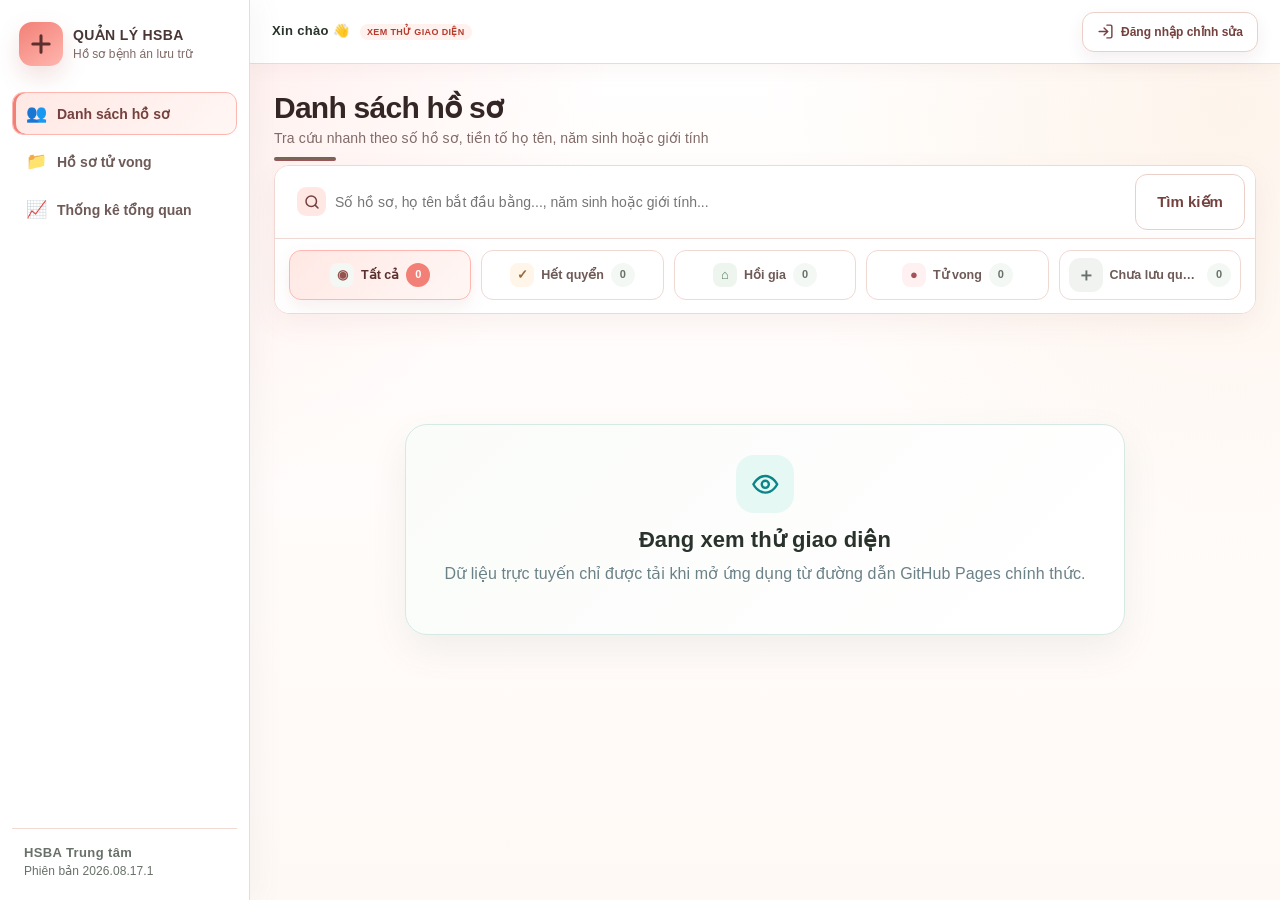
==== commit 742d5ffd: "Add files via upload" ====
--- a/index.html
+++ b/index.html
@@ -1,493 +1,15429 @@
-<!DOCTYPE html>
-
+<!doctype html>
 <html lang="vi">
 <head>
-<meta charset="utf-8"/>
-<meta content="width=device-width,initial-scale=1,viewport-fit=cover" name="viewport"/>
-<meta content="#FF66B7" name="theme-color"/>
-<meta content="light" name="color-scheme"/>
-<meta content="Ứng dụng Phòng Y tế - Tổng hợp số liệu và báo cáo chuyên môn" name="description"/>
-<meta content="default-src 'self'; base-uri 'self'; object-src 'none'; form-action 'self'; script-src 'self' https://www.gstatic.com https://apis.google.com https://accounts.google.com; style-src 'self' 'unsafe-inline'; img-src 'self' data: https:; font-src 'self'; manifest-src 'self'; frame-src 'self' https://hsba-trung-tam-test.firebaseapp.com https://accounts.google.com https://*.firebaseapp.com; connect-src 'self' https://apis.google.com https://accounts.google.com https://*.googleapis.com https://*.firebaseio.com wss://*.firebaseio.com https://*.firebasedatabase.app wss://*.firebasedatabase.app https://identitytoolkit.googleapis.com https://securetoken.googleapis.com https://www.gstatic.com;" http-equiv="Content-Security-Policy"/>
-<title>Ứng dụng Phòng Y tế</title>
-<link href="./manifest.webmanifest" rel="manifest"/>
-<link href="./assets/favicon-32.png" rel="icon" sizes="32x32" type="image/png"/>
-<link href="./assets/apple-touch-icon.png" rel="apple-touch-icon"/>
-<link href="./styles.css?v=9.5.7" rel="stylesheet"/>
-
-<link href="./reports.css?v=9.5.7" rel="stylesheet"/>
-<link href="./journeys.css?v=9.5.7" rel="stylesheet"/>
-
-<script src="./app-config.js?v=9.5.7"></script>
-<script defer src="./ui.js?v=9.5.7"></script>
-<script defer src="./update-manager.js?v=9.5.7"></script>
-<script src="./app.js?v=9.5.7" type="module"></script>
-<script src="./reports.js?v=9.5.7" type="module"></script>
-<script src="./journeys.js?v=9.5.7" type="module"></script>
-
+  <meta charset="utf-8">
+  <meta name="viewport" content="width=device-width, initial-scale=1, viewport-fit=cover">
+  <meta name="theme-color" content="#FFB6AF">
+  <meta name="description" content="Ứng dụng quản lý hồ sơ bệnh án">
+  <meta http-equiv="Cache-Control" content="no-cache, no-store, must-revalidate">
+  <meta http-equiv="Pragma" content="no-cache">
+  <meta http-equiv="Expires" content="0">
+  <meta name="application-name" content="HSBA Trung tâm">
+  <meta name="version" content="2026.08.17.1">
+  <title>Hồ sơ bệnh án lưu trữ</title>
+  <link rel="manifest" href="./manifest.webmanifest?v=2026.08.17.1">
+
+  <meta name="mobile-web-app-capable" content="yes">
+  <meta name="apple-mobile-web-app-capable" content="yes">
+  <meta name="apple-mobile-web-app-status-bar-style" content="black-translucent">
+  <meta name="apple-mobile-web-app-title" content="HSBA Trung tâm">
+  <meta name="format-detection" content="telephone=no">
+<link rel="apple-touch-icon" href="./assets/logo-512.png?v=2026.07.12.4">
+  <link rel="apple-touch-icon-precomposed" href="./assets/logo-512.png?v=2026.07.12.4">
+  <link rel="icon" type="image/png" sizes="192x192" href="./assets/logo-192.png?v=2026.07.12.4">
+  <link rel="icon" type="image/png" sizes="512x512" href="./assets/logo-512.png?v=2026.07.12.4">
+
+<style>
+    :root {
+      /* HSBA Botanical Medical Palette · 2026.08.14.3
+         Palette gốc: #80A682 · #597355 · #D9B596 · #D9A0A0 · #F2D5D5 */
+      --medical-sage: #80A682;
+      --medical-forest: #597355;
+      --medical-sand: #D9B596;
+      --medical-rose: #D9A0A0;
+      --medical-blush: #F2D5D5;
+
+      /* Thang màu thương hiệu mở rộng để đảm bảo tương phản và trạng thái UI. */
+      --brand-950: #31422F;
+      --brand-900: #40543E;
+      --brand-800: #4C664A;
+      --brand-700: #597355;
+      --brand-600: #6F8B70;
+      --brand-500: #80A682;
+      --brand-200: #BCD0BE;
+      --brand-150: #D8E5D9;
+      --brand-100: #E8F0E8;
+      --brand-50: #F4F8F4;
+
+      /* Alias tương thích các selector cũ; toàn bộ được remap sang palette mới. */
+      --rose-950: var(--brand-950);
+      --rose-900: var(--brand-900);
+      --rose-800: var(--brand-700);
+      --rose-700: var(--brand-600);
+      --rose-600: var(--brand-500);
+      --rose-500: var(--medical-rose);
+      --rose-200: #E7BDBD;
+      --rose-150: var(--medical-blush);
+      --rose-100: #F6E7E4;
+      --rose-50: #FCF8F3;
+
+      --primary: var(--brand-700);
+      --primary-2: var(--brand-500);
+      --primary-3: var(--brand-950);
+      --primary-soft: var(--brand-100);
+      --accent: var(--medical-rose);
+      --accent-soft: var(--medical-blush);
+
+      /* Màu trạng thái nghiệp vụ tách khỏi màu thương hiệu. */
+      --success: #4F7B59;
+      --success-soft: #EDF5EE;
+      --danger: #A45157;
+      --danger-soft: #FFF1F1;
+      --warning: #956B3D;
+      --warning-soft: #FFF5E9;
+      --info: #5F7D75;
+      --info-soft: #EEF5F2;
+
+      --text: #29332C;
+      --text-strong: #202821;
+      --muted: #687169;
+      --line: #E6DDD7;
+      --line-strong: #D8CAC1;
+      --surface: #FFFFFF;
+      --surface-soft: #FCFAF7;
+      --bg: #FAF8F4;
+      --shadow: 0 16px 38px rgba(49, 66, 47, .11);
+      --shadow-soft: 0 8px 24px rgba(49, 66, 47, .07);
+      --radius: 18px;
+      --sidebar-width: 270px;
+    }
+
+    * { box-sizing: border-box; }
+
+    html {
+      font-family: Inter, 'Segoe UI', Roboto, Arial, Helvetica, sans-serif;
+      background: var(--bg);
+      color: var(--text);
+    }
+
+    body {
+      margin: 0;
+      min-height: 100vh;
+      background:
+        radial-gradient(circle at 12% 0%, rgba(251,99,118,.075), transparent 30rem),
+        radial-gradient(circle at 95% 12%, rgba(93,42,66,.055), transparent 26rem),
+        linear-gradient(180deg, #fffdf8 0%, var(--medical-cream) 100%);
+    }
+
+    button, input, select, textarea { font: inherit; }
+    button { cursor: pointer; }
+    .hidden { display: none !important; }
+
+    .layout {
+      min-height: 100vh;
+      display: grid;
+      grid-template-columns: var(--sidebar-width) 1fr;
+    }
+
+    .sidebar {
+      position: sticky;
+      top: 0;
+      height: 100vh;
+      padding: 20px 15px;
+      background: rgba(255,255,255,.97);
+      border-right: 1px solid var(--line);
+      z-index: 40;
+    }
+
+    .brand {
+      display: flex;
+      align-items: center;
+      gap: 12px;
+      padding: 8px 8px 22px;
+    }
+
+    .brand-icon {
+      width: 48px;
+      height: 48px;
+      display: grid;
+      place-items: center;
+      border-radius: 15px;
+      background: linear-gradient(145deg, var(--primary), var(--primary-2));
+      color: white;
+      font-size: 29px;
+      font-weight: 800;
+      box-shadow: 0 10px 24px rgba(49,66,47,.23);
+    }
+
+    .brand strong,
+    .brand small { display: block; }
+
+    .brand strong {
+      font-size: 15px;
+      letter-spacing: .04em;
+    }
+
+    .brand small {
+      margin-top: 4px;
+      color: var(--muted);
+    }
+
+    .nav {
+      display: grid;
+      gap: 7px;
+      margin-top: 8px;
+    }
+
+    .nav-btn {
+      min-height: 47px;
+      display: flex;
+      align-items: center;
+      gap: 10px;
+      border: 1px solid transparent;
+      border-radius: 12px;
+      padding: 12px 14px;
+      background: transparent;
+      color: #566159;
+      text-align: left;
+      font-weight: 600;
+      transition: .17s ease;
+    }
+
+    .nav-btn:hover {
+      transform: translateX(2px);
+      background: #F4F8F4;
+      border-color: #D8E5D9;
+    }
+
+    .nav-btn.active {
+      background: linear-gradient(135deg, #E8F0E8, #F4F8F4);
+      border-color: #D8E5D9;
+      color: var(--primary);
+      box-shadow: inset 3px 0 0 var(--primary);
+    }
+
+    .rule {
+      margin-top: 28px;
+      padding: 15px;
+      border: 1px solid #E9D0B7;
+      border-radius: 14px;
+      background: linear-gradient(145deg, #FCF8F3, #FFF5E9);
+      color: #956B3D;
+      font-size: 13px;
+      line-height: 1.55;
+    }
+
+    .rule strong {
+      display: block;
+      margin-bottom: 5px;
+    }
+
+    .main-area { min-width: 0; }
+
+    .topbar {
+      height: 70px;
+      position: sticky;
+      top: 0;
+      z-index: 30;
+      display: flex;
+      align-items: center;
+      justify-content: space-between;
+      padding: 0 25px;
+      background: rgba(255,255,255,.9);
+      border-bottom: 1px solid rgba(214,226,235,.9);
+      backdrop-filter: blur(12px);
+      box-shadow: 0 4px 16px rgba(17,50,75,.035);
+    }
+
+    .topbar-left {
+      display: flex;
+      align-items: center;
+      gap: 12px;
+    }
+
+    .top-title {
+      font-size: 14px;
+      font-weight: 800;
+      letter-spacing: .035em;
+    }
+
+    .icon-btn {
+      width: 43px;
+      height: 43px;
+      border: 0;
+      border-radius: 12px;
+      display: grid;
+      place-items: center;
+      background: transparent;
+      color: var(--text);
+      font-size: 21px;
+    }
+
+    .icon-btn:hover { background: var(--primary-soft); }
+
+    .menu-btn { display: none; }
+
+    .main {
+      width: min(1240px, 100%);
+      margin: 0 auto;
+      padding: 34px 28px 80px;
+    }
+
+    .view { display: none; }
+    .view.active { display: block; }
+
+    .page-head {
+      display: flex;
+      align-items: center;
+      justify-content: space-between;
+      gap: 18px;
+      margin-bottom: 20px;
+    }
+
+    .page-head h1 {
+      margin: 0;
+      font-size: clamp(27px, 3vw, 38px);
+      letter-spacing: -.025em;
+    }
+
+    .page-head p {
+      margin: 7px 0 0;
+      color: var(--muted);
+    }
+
+    .btn {
+      display: inline-flex;
+      align-items: center;
+      justify-content: center;
+      border: 1px solid var(--line);
+      border-radius: 11px;
+      padding: 11px 15px;
+      background: var(--surface);
+      color: var(--text);
+      font-weight: 700;
+      transition: .16s ease;
+    }
+
+    .btn:hover:not([disabled]) {
+      transform: translateY(-1px);
+      filter: brightness(.99);
+    }
+
+    .btn.primary {
+      border-color: transparent;
+      background: linear-gradient(135deg, var(--primary), var(--primary-2));
+      color: white;
+      box-shadow: 0 8px 20px rgba(49,66,47,.18);
+    }
+
+    .btn.danger {
+      border-color: transparent;
+      background: var(--danger);
+      color: white;
+    }
+
+    .btn.small {
+      padding: 8px 11px;
+      font-size: 13px;
+    }
+
+    .btn[disabled] {
+      opacity: .5;
+      cursor: not-allowed;
+    }
+
+    .search-panel {
+      display: flex;
+      gap: 10px;
+      padding: 10px;
+      margin-bottom: 16px;
+      border: 1px solid var(--line);
+      border-radius: 16px;
+      background: rgba(255,255,255,.9);
+      box-shadow: var(--shadow-soft);
+    }
+
+    .search-box {
+      flex: 1;
+      display: flex;
+      align-items: center;
+      gap: 9px;
+      padding: 0 12px;
+    }
+
+    .search-box input {
+      width: 100%;
+      border: 0;
+      outline: 0;
+      padding: 13px 0;
+      background: transparent;
+      font-size: 15px;
+    }
+
+    .summary {
+      display: flex;
+      flex-wrap: wrap;
+      gap: 8px;
+      margin-bottom: 18px;
+    }
+
+    .chip {
+      padding: 8px 11px;
+      border: 1px solid #D8E5D9;
+      border-radius: 999px;
+      background: rgba(237,246,252,.92);
+      color: var(--primary);
+      font-size: 13px;
+      font-weight: 700;
+    }
+
+    .cards {
+      display: grid;
+      grid-template-columns: repeat(2, minmax(0, 1fr));
+      gap: 14px;
+    }
+
+    .patient-card {
+      position: relative;
+      display: grid;
+      grid-template-columns: 52px 1fr auto;
+      gap: 14px;
+      align-items: center;
+      padding: 18px;
+      border: 1px solid rgba(214,226,235,.95);
+      border-radius: var(--radius);
+      background: rgba(255,255,255,.95);
+      box-shadow: var(--shadow-soft);
+      overflow: hidden;
+      transition: .17s ease;
+    }
+
+    .patient-card::before {
+      content: "";
+      position: absolute;
+      inset: 0 auto 0 0;
+      width: 4px;
+      background: linear-gradient(180deg, var(--primary-2), var(--primary));
+    }
+
+    .patient-card:hover {
+      transform: translateY(-2px);
+      border-color: #BCD0BE;
+      box-shadow: var(--shadow);
+    }
+
+    .avatar {
+      width: 50px;
+      height: 50px;
+      border-radius: 16px;
+      display: grid;
+      place-items: center;
+      background: linear-gradient(145deg, #E8F0E8, #D8E5D9);
+      color: var(--primary);
+      font-weight: 800;
+      font-size: 18px;
+    }
+
+    .patient-card h3 {
+      margin: 0 0 7px;
+      font-size: 17px;
+    }
+
+    .patient-line {
+      display: flex;
+      flex-wrap: wrap;
+      gap: 13px;
+      color: var(--muted);
+      font-size: 13px;
+    }
+
+    .patient-line strong { color: #29332C; }
+
+    .badges {
+      display: flex;
+      flex-wrap: wrap;
+      gap: 6px;
+      margin-top: 11px;
+    }
+
+    .badge {
+      display: inline-flex;
+      align-items: center;
+      padding: 5px 9px;
+      border-radius: 999px;
+      background: #F1F3F0;
+      color: #566159;
+      font-size: 12px;
+      font-weight: 700;
+    }
+
+    .badge.open {
+      background: var(--success-soft);
+      color: var(--success);
+    }
+
+    .badge.closed {
+      background: var(--primary-soft);
+      color: var(--primary);
+    }
+
+    .badge.death {
+      background: var(--danger-soft);
+      color: var(--danger);
+    }
+
+    .back-btn {
+      border: 0;
+      background: transparent;
+      color: var(--primary);
+      padding: 6px 0;
+      font-weight: 700;
+    }
+
+    .detail-card {
+      position: relative;
+      display: grid;
+      grid-template-columns: 70px 1fr auto;
+      gap: 18px;
+      align-items: center;
+      margin: 14px 0 18px;
+      padding: 22px;
+      border: 1px solid #D8E5D9;
+      border-radius: 20px;
+      background: linear-gradient(135deg, #F4F8F4, #ffffff);
+      box-shadow: var(--shadow);
+      overflow: hidden;
+    }
+
+    .detail-card::before {
+      content: "";
+      position: absolute;
+      inset: 0 auto 0 0;
+      width: 6px;
+      background: linear-gradient(180deg, var(--primary-2), var(--primary));
+    }
+
+    .detail-avatar {
+      width: 68px;
+      height: 68px;
+      display: grid;
+      place-items: center;
+      border-radius: 20px;
+      background: linear-gradient(145deg, var(--primary), var(--primary-2));
+      color: white;
+      font-size: 24px;
+      font-weight: 800;
+      box-shadow: 0 12px 26px rgba(49,66,47,.22);
+    }
+
+    .detail-card h2 {
+      margin: 0 0 9px;
+      font-size: 27px;
+    }
+
+    .detail-card p {
+      display: inline-block;
+      margin: 3px 15px 3px 0;
+      color: var(--muted);
+    }
+
+    .table-wrap {
+      overflow: auto;
+      border: 1px solid var(--line);
+      border-radius: var(--radius);
+      background: var(--surface);
+      box-shadow: var(--shadow-soft);
+    }
+
+    table {
+      width: 100%;
+      min-width: 850px;
+      border-collapse: collapse;
+    }
+
+    th, td {
+      padding: 14px 15px;
+      border-bottom: 1px solid var(--line);
+      text-align: left;
+      vertical-align: middle;
+    }
+
+    th {
+      position: sticky;
+      top: 0;
+      z-index: 2;
+      background: #FCFAF7;
+      color: #566159;
+      font-size: 11px;
+      letter-spacing: .035em;
+      text-transform: uppercase;
+    }
+
+    td { font-size: 14px; }
+    tbody tr:hover { background: #FCFAF7; }
+
+    .file-link {
+      color: var(--primary);
+      font-weight: 700;
+      text-decoration: none;
+    }
+
+    .file-link:hover { text-decoration: underline; }
+
+    .death-overview {
+      display: grid;
+      grid-template-columns: 1fr auto;
+      gap: 18px;
+      align-items: center;
+      margin-bottom: 18px;
+      padding: 20px 22px;
+      border: 1px solid #F2D5D5;
+      border-radius: var(--radius);
+      background: linear-gradient(135deg, #FCF8F3, #FFFDF9);
+      box-shadow: var(--shadow-soft);
+    }
+
+    .death-overview h3 {
+      margin: 0 0 6px;
+      color: #873F44;
+    }
+
+    .death-overview p {
+      margin: 0;
+      color: #687169;
+    }
+
+    .death-count {
+      min-width: 76px;
+      height: 76px;
+      display: grid;
+      place-items: center;
+      border-radius: 20px;
+      background: var(--danger);
+      color: white;
+      font-size: 27px;
+      font-weight: 800;
+      box-shadow: 0 10px 24px rgba(180,35,24,.18);
+    }
+
+    .stats-grid {
+      display: grid;
+      grid-template-columns: repeat(4, minmax(0, 1fr));
+      gap: 14px;
+    }
+
+    .stat-card {
+      min-height: 128px;
+      padding: 20px;
+      border: 1px solid var(--line);
+      border-radius: var(--radius);
+      background: var(--surface);
+      box-shadow: var(--shadow-soft);
+    }
+
+    .stat-card span {
+      color: var(--muted);
+      font-size: 13px;
+    }
+
+    .stat-card strong {
+      display: block;
+      margin-top: 9px;
+      color: var(--primary);
+      font-size: 34px;
+    }
+
+    .empty {
+      padding: 60px 20px;
+      text-align: center;
+      color: var(--muted);
+    }
+
+    dialog {
+      width: min(92vw, 520px);
+      border: 0;
+      border-radius: 20px;
+      padding: 0;
+      box-shadow: var(--shadow);
+    }
+
+    dialog::backdrop {
+      background: rgba(18,31,49,.5);
+      backdrop-filter: blur(2px);
+    }
+
+    dialog form { padding: 24px; }
+
+    .modal-head {
+      display: flex;
+      align-items: center;
+      justify-content: space-between;
+      margin-bottom: 18px;
+    }
+
+    .modal-head h3 { margin: 0; }
+
+    dialog label {
+      display: grid;
+      gap: 7px;
+      margin-bottom: 14px;
+      font-weight: 700;
+    }
+
+    dialog input,
+    dialog select,
+    dialog textarea {
+      width: 100%;
+      border: 1px solid #cfdbe4;
+      border-radius: 11px;
+      padding: 11px 12px;
+      background: white;
+      outline: none;
+    }
+
+    dialog input:focus,
+    dialog select:focus,
+    dialog textarea:focus {
+      border-color: var(--primary);
+      box-shadow: 0 0 0 3px rgba(49,66,47,.12);
+    }
+
+    dialog small {
+      color: var(--muted);
+      font-weight: normal;
+    }
+
+    .modal-actions {
+      display: flex;
+      justify-content: flex-end;
+      gap: 8px;
+      margin-top: 18px;
+    }
+
+    .toast {
+      position: fixed;
+      right: 18px;
+      bottom: 18px;
+      z-index: 100;
+      max-width: min(430px, calc(100vw - 36px));
+      padding: 12px 15px;
+      border-radius: 13px;
+      background: #172033;
+      color: white;
+      box-shadow: var(--shadow);
+      opacity: 0;
+      transform: translateY(15px);
+      pointer-events: none;
+      transition: .2s;
+    }
+
+    .toast.show {
+      opacity: 1;
+      transform: translateY(0);
+    }
+
+    .toast.error { background: var(--danger); }
+
+    .loading {
+      position: fixed;
+      right: 16px;
+      bottom: max(18px, env(safe-area-inset-bottom));
+      z-index: 110;
+      display: flex;
+      align-items: center;
+      gap: 10px;
+      min-width: 156px;
+      padding: 12px 15px;
+      border: 1px solid rgba(255,255,255,.14);
+      border-radius: 15px;
+      background: rgba(23, 50, 71, .94);
+      color: white;
+      text-align: left;
+      box-shadow: 0 14px 34px rgba(17, 38, 55, .22);
+      backdrop-filter: blur(12px);
+    }
+
+    .spinner {
+      width: 22px;
+      height: 22px;
+      flex: 0 0 auto;
+      border: 3px solid rgba(255,255,255,.28);
+      border-top-color: #fff;
+      border-radius: 50%;
+      animation: spin .75s linear infinite;
+    }
+
+    @keyframes spin { to { transform: rotate(360deg); } }
+
+    .overlay {
+      display: none;
+    }
+
+    @media (max-width: 1050px) {
+      .cards { grid-template-columns: 1fr; }
+      .stats-grid { grid-template-columns: repeat(2, minmax(0, 1fr)); }
+    }
+
+    @media (max-width: 900px) {
+      .layout { grid-template-columns: 1fr; }
+
+      .sidebar {
+        position: fixed;
+        inset: 0 auto 0 0;
+        width: min(86vw, 320px);
+        transform: translateX(-105%);
+        transition: .22s ease;
+        box-shadow: var(--shadow);
+      }
+
+      .sidebar.open { transform: translateX(0); }
+      .menu-btn { display: grid; }
+
+      .overlay {
+        display: block;
+        position: fixed;
+        inset: 0;
+        z-index: 35;
+        background: rgba(15,23,42,.42);
+        opacity: 0;
+        pointer-events: none;
+        transition: .2s;
+      }
+
+      .overlay.show {
+        opacity: 1;
+        pointer-events: auto;
+      }
+    }
+
+    @media (max-width: 720px) {
+      .topbar { padding: 0 12px; }
+      .main { padding: 22px 12px 76px; }
+
+      .page-head {
+        flex-direction: column;
+        align-items: stretch;
+      }
+
+      .page-head h1 { font-size: 29px; }
+      .search-panel { flex-direction: column; }
+
+      .patient-card {
+        grid-template-columns: 46px 1fr;
+      }
+
+      .patient-card > .btn {
+        grid-column: 1 / -1;
+        width: 100%;
+      }
+
+      .avatar {
+        width: 44px;
+        height: 44px;
+        border-radius: 14px;
+      }
+
+      .detail-card {
+        grid-template-columns: 56px 1fr;
+      }
+
+      .detail-avatar {
+        width: 54px;
+        height: 54px;
+        border-radius: 16px;
+      }
+
+      .detail-card .detail-action {
+        grid-column: 1 / -1;
+      }
+
+      .detail-card .detail-action .btn {
+        width: 100%;
+      }
+
+      .death-overview { grid-template-columns: 1fr; }
+
+      .death-count {
+        width: 100%;
+        height: 58px;
+      }
+
+      .stats-grid { grid-template-columns: 1fr 1fr; }
+    }
+  
+    /* ===== 2026.08.13.5 - CHỦ ĐỀ ĐỎ ĐÔ CHUYÊN NGHIỆP ===== */
+    .topbar { background: rgba(255,255,255,.96); box-shadow: 0 5px 18px rgba(64,84,62,.045); }
+    .top-title { color: #3a292c; }
+    .brand-icon { background: linear-gradient(145deg,var(--primary),var(--primary-2)); box-shadow: 0 12px 28px rgba(49,66,47,.18); }
+    .nav-btn.active { background: linear-gradient(135deg,#f8f0f1,#FCFAF7); border-color:#ead6d9; color:var(--primary-3); box-shadow: inset 3px 0 0 var(--primary); }
+    .nav-btn:hover { background:#fbf7f7; border-color:#eee2e4; }
+    .rule { background:linear-gradient(145deg,#FCF8F3,#fff6e8); border-color:#f0deb4; color:#76561f; }
+    .page-head h1 { color:#342529; }
+    .btn.primary { background:linear-gradient(135deg,var(--primary),var(--primary-2)); box-shadow:0 10px 24px rgba(49,66,47,.16); }
+    .btn.primary:hover:not([disabled]) { box-shadow:0 13px 28px rgba(49,66,47,.22); }
+    .search-panel { border-color:#E6DDD7; background:rgba(255,255,255,.98); }
+    .chip { background:linear-gradient(135deg,#f8f1f2,#FCFAF7); border-color:#eadadd; color:var(--primary-3); }
+    .patient-card::before { background:linear-gradient(180deg,var(--primary),var(--accent)); }
+    .avatar { background:linear-gradient(145deg,#F6E7E4,#E6DDD7); color:var(--primary-3); }
+    .patient-card:hover { border-color:#dec4c8; box-shadow:0 16px 34px rgba(64,84,62,.10); }
+    .detail-card { background:linear-gradient(135deg,rgba(252,247,247,.99),rgba(255,255,255,.99)); border-color:#D8CAC1; }
+    .detail-card::before { background:linear-gradient(180deg,var(--primary),var(--accent)); }
+    .detail-avatar { background:linear-gradient(145deg,var(--primary),var(--primary-2)); box-shadow:0 12px 26px rgba(49,66,47,.18); }
+    .badge.open { background:var(--success-soft); color:var(--success); }
+    .badge.closed { background:var(--primary-soft); color:var(--primary-3); }
+    .badge.death { background:var(--danger-soft); color:var(--danger); }
+    .death-overview { background:linear-gradient(135deg,#FCF8F3,#fffaf8); border-color:#f1d4cc; }
+    .death-count { background:linear-gradient(145deg,var(--danger),#d94a3c); box-shadow:0 10px 24px rgba(180,35,24,.18); }
+    .stat-card { position:relative; overflow:hidden; min-height:136px; border-color:#E6DDD7; background:linear-gradient(145deg,#fff,#FCFAF7); transition:transform .16s ease,box-shadow .16s ease; }
+    .stat-card:hover { transform:translateY(-2px); box-shadow:var(--shadow); }
+    .stat-card::after { content:""; position:absolute; right:-18px; bottom:-22px; width:92px; height:92px; border-radius:50%; background:linear-gradient(135deg,rgba(89,115,85,.07),rgba(64,84,62,.035)); }
+    .stat-card strong { color:var(--primary-3); }
+    th { background:#FCFAF7; color:#6f5d61; }
+    tbody tr:hover { background:#FCFAF7; }
+    .loading { background:linear-gradient(135deg,rgba(47,36,38,.96),rgba(64,84,62,.95)); }
+    @media(max-width:720px){ .page-head{gap:12px}.page-head h1{line-height:1.08}.btn.primary{min-height:52px;font-size:16px}.search-panel{border-radius:18px}.stats-grid{gap:12px}.stat-card{min-height:120px;padding:18px}.stat-card strong{font-size:31px} }
+
+
+    .form-note {
+      margin: -2px 0 15px;
+      padding: 11px 12px;
+      border: 1px solid #D8CAC1;
+      border-radius: 11px;
+      background: linear-gradient(135deg, #eefbf8, #f9fffd);
+      color: #687169;
+      font-size: 13px;
+      line-height: 1.45;
+    }
+
+    dialog input[readonly] {
+      background: #f3f8f7;
+      color: #34515a;
+      font-weight: 700;
+      cursor: not-allowed;
+    }
+
+
+    /* ===== BỐ CỤC CHUYÊN NGHIỆP RIÊNG CHO LAPTOP VÀ ĐIỆN THOẠI ===== */
+    .top-heading { min-width: 0; }
+    .top-subtitle {
+      margin-top: 3px;
+      color: var(--muted);
+      font-size: 12px;
+      font-weight: 500;
+      letter-spacing: 0;
+    }
+
+    .sidebar {
+      display: flex;
+      flex-direction: column;
+    }
+
+    .sidebar-footer {
+      margin-top: auto;
+      padding: 16px 12px 6px;
+      border-top: 1px solid var(--line);
+      color: #527078;
+    }
+
+    .sidebar-footer span,
+    .sidebar-footer small {
+      display: block;
+    }
+
+    .sidebar-footer span {
+      font-size: 12px;
+      font-weight: 800;
+      letter-spacing: .03em;
+    }
+
+    .sidebar-footer small {
+      margin-top: 4px;
+      color: var(--muted);
+      font-size: 11px;
+    }
+
+    .page-head {
+      position: relative;
+      padding: 6px 0 2px;
+    }
+
+    .page-head::after {
+      content: "";
+      position: absolute;
+      left: 0;
+      bottom: -10px;
+      width: 62px;
+      height: 4px;
+      border-radius: 999px;
+      background: linear-gradient(90deg, var(--primary), var(--accent));
+    }
+
+    .search-panel {
+      margin-top: 30px;
+    }
+
+    .patient-card .btn {
+      min-width: 118px;
+      color: var(--primary-3);
+      border-color: #D8E5D9;
+      background: #fbfffe;
+    }
+
+    .patient-card .btn:hover {
+      background: var(--primary-soft);
+      border-color: #a9dcd3;
+    }
+
+    .table-wrap {
+      scrollbar-color: #b7dcd6 #f1f8f7;
+      scrollbar-width: thin;
+    }
+
+    /* Laptop/desktop */
+    @media (min-width: 901px) {
+      :root { --sidebar-width: 286px; }
+
+      .layout {
+        grid-template-columns: var(--sidebar-width) minmax(0, 1fr);
+      }
+
+      .sidebar {
+        position: fixed;
+        inset: 0 auto 0 0;
+        width: var(--sidebar-width);
+        height: 100vh;
+        padding: 22px 16px 18px;
+        box-shadow: 8px 0 28px rgba(89, 115, 85, .055);
+      }
+
+      .main-area {
+        grid-column: 2;
+        width: 100%;
+      }
+
+      .topbar {
+        height: 78px;
+        padding: 0 34px;
+      }
+
+      .menu-btn {
+        display: none !important;
+      }
+
+      .main {
+        width: 100%;
+        max-width: none;
+        padding: 38px clamp(34px, 4vw, 72px) 80px;
+      }
+
+      .page-head h1 {
+        font-size: clamp(30px, 2.6vw, 42px);
+      }
+
+      .page-head p {
+        font-size: 15px;
+      }
+
+      .search-panel {
+        display: grid;
+        grid-template-columns: minmax(320px, 1fr) auto;
+        max-width: none;
+      }
+
+      .summary {
+        margin: 18px 0;
+      }
+
+      .cards {
+        grid-template-columns: repeat(2, minmax(360px, 1fr));
+        gap: 18px;
+      }
+
+      .patient-card {
+        min-height: 156px;
+        padding: 21px 21px 21px 24px;
+      }
+
+      .patient-card h3 {
+        font-size: 18px;
+      }
+
+      .stats-grid {
+        grid-template-columns: repeat(4, minmax(180px, 1fr));
+        gap: 18px;
+      }
+
+      .stat-card {
+        min-height: 150px;
+      }
+
+      .detail-card {
+        grid-template-columns: 78px minmax(0, 1fr) auto;
+        padding: 26px 28px;
+      }
+
+      .detail-avatar {
+        width: 74px;
+        height: 74px;
+      }
+
+      .table-wrap {
+        max-width: 100%;
+      }
+
+      .death-overview {
+        padding: 24px 28px;
+      }
+    }
+
+    @media (min-width: 1500px) {
+      .cards {
+        grid-template-columns: repeat(3, minmax(320px, 1fr));
+      }
+
+      .main {
+        padding-left: 58px;
+        padding-right: 58px;
+      }
+    }
+
+    /* Điện thoại */
+    @media (max-width: 900px) {
+      .top-subtitle { display: none; }
+
+      .topbar {
+        height: 72px;
+      }
+
+      .top-title {
+        font-size: 14px;
+        white-space: nowrap;
+        overflow: hidden;
+        text-overflow: ellipsis;
+      }
+
+      .sidebar {
+        padding-top: max(22px, env(safe-area-inset-top));
+      }
+
+      .sidebar-footer {
+        padding-bottom: max(8px, env(safe-area-inset-bottom));
+      }
+
+      .main {
+        padding-top: 24px;
+      }
+    }
+
+    @media (max-width: 720px) {
+      .page-head::after {
+        bottom: -6px;
+      }
+
+      .page-head h1 {
+        font-size: clamp(28px, 8vw, 38px);
+      }
+
+      .page-head p {
+        font-size: 15px;
+        line-height: 1.45;
+      }
+
+      .search-panel {
+        margin-top: 24px;
+        padding: 10px;
+      }
+
+      .cards {
+        gap: 13px;
+      }
+
+      .patient-card {
+        min-height: 0;
+        padding: 17px;
+        border-radius: 17px;
+      }
+
+      .patient-card > .btn {
+        min-height: 46px;
+      }
+
+      .stats-grid {
+        grid-template-columns: repeat(2, minmax(0, 1fr));
+      }
+
+      .stat-card {
+        min-height: 124px;
+      }
+    }
+
+.build-version {
+      position: fixed;
+      right: 8px;
+      bottom: 5px;
+      z-index: -1;
+      opacity: 0;
+      pointer-events: none;
+    }
+
+/* ===== BẢN LAPTOP CHỮ LỚN, DỄ ĐỌC ===== */
+body {
+  font-size: 16px;
+  letter-spacing: .005em;
+}
+
+.brand strong { font-size: 18px; letter-spacing: .025em; }
+.brand small { font-size: 13px; }
+
+.nav-btn {
+  min-height: 54px;
+  padding: 14px 16px;
+  font-size: 16px;
+  border-radius: 14px;
+}
+
+.rule {
+  font-size: 14px;
+  line-height: 1.65;
+  padding: 17px;
+}
+
+.rule strong { font-size: 15px; }
+
+.top-title {
+  font-size: 18px;
+  letter-spacing: .025em;
+}
+
+.top-subtitle { font-size: 13px; }
+
+.page-head h1 {
+  font-size: clamp(38px, 3vw, 50px);
+  line-height: 1.08;
+}
+
+.page-head p {
+  font-size: 17px;
+  line-height: 1.5;
+}
+
+.btn {
+  min-height: 46px;
+  padding: 12px 18px;
+  font-size: 15px;
+  border-radius: 12px;
+}
+
+.search-box input { font-size: 16px; }
+
+.chip {
+  font-size: 14px;
+  padding: 9px 13px;
+}
+
+.patient-card {
+  min-height: 178px;
+  padding: 24px 24px 24px 28px;
+  grid-template-columns: 62px minmax(0, 1fr) auto;
+  gap: 18px;
+  border-radius: 20px;
+}
+
+.avatar {
+  width: 58px;
+  height: 58px;
+  border-radius: 18px;
+  font-size: 20px;
+}
+
+.patient-card h3 {
+  font-size: 21px;
+  line-height: 1.25;
+  margin-bottom: 9px;
+}
+
+.patient-line {
+  gap: 16px;
+  font-size: 15px;
+  line-height: 1.5;
+}
+
+.badges {
+  margin-top: 13px;
+  gap: 8px;
+}
+
+.badge {
+  padding: 6px 10px;
+  font-size: 13px;
+}
+
+.patient-card .btn {
+  min-width: 132px;
+  font-size: 14px;
+  padding: 11px 14px;
+}
+
+.detail-card {
+  padding: 28px 30px;
+  border-radius: 22px;
+}
+
+.detail-card h2 { font-size: 31px; }
+.detail-card p { font-size: 15px; }
+
+th {
+  font-size: 12px;
+  padding: 16px 17px;
+}
+
+td {
+  font-size: 15px;
+  padding: 16px 17px;
+}
+
+.stat-card span { font-size: 15px; }
+.stat-card strong { font-size: 40px; }
+
+.sidebar-footer span { font-size: 13px; }
+.sidebar-footer small { font-size: 12px; }
+
+@media (min-width: 901px) {
+  :root { --sidebar-width: 320px; }
+
+  .sidebar {
+    width: var(--sidebar-width);
+    padding: 26px 18px 20px;
+  }
+
+  .brand {
+    gap: 14px;
+    padding: 10px 10px 26px;
+  }
+
+  .brand-icon {
+    width: 58px;
+    height: 58px;
+    border-radius: 18px;
+    font-size: 34px;
+  }
+
+  .topbar {
+    height: 88px;
+    padding: 0 44px;
+  }
+
+  .main {
+    padding: 44px clamp(44px, 4.5vw, 84px) 90px;
+  }
+
+  .page-head { margin-bottom: 24px; }
+
+  .search-panel {
+    min-height: 62px;
+    padding: 9px 12px;
+    border-radius: 18px;
+  }
+
+  .cards {
+    grid-template-columns: repeat(2, minmax(420px, 1fr));
+    gap: 22px;
+  }
+
+  .stats-grid {
+    grid-template-columns: repeat(4, minmax(210px, 1fr));
+    gap: 20px;
+  }
+
+  .stat-card {
+    min-height: 165px;
+    padding: 24px;
+  }
+}
+
+@media (min-width: 1550px) {
+  .cards {
+    grid-template-columns: 1fr;
+  }
+}
+
+@media (max-width: 900px) {
+  body { font-size: 15px; }
+  .top-title { font-size: 15px; }
+  .brand strong { font-size: 17px; }
+  .nav-btn { font-size: 16px; }
+}
+
+@media (max-width: 720px) {
+  .page-head h1 {
+    font-size: clamp(30px, 9vw, 40px);
+  }
+
+  .page-head p { font-size: 16px; }
+  .patient-card h3 { font-size: 18px; }
+  .patient-line { font-size: 14px; }
+}
+
+
+/* ===== THẺ ĐỐI TƯỢNG DẠNG NGANG ===== */
+.cards {
+  display: grid;
+  grid-template-columns: 1fr !important;
+  gap: 16px;
+}
+
+.patient-card {
+  min-height: 128px;
+  display: grid;
+  grid-template-columns: 70px minmax(0, 1fr) auto;
+  align-items: center;
+  gap: 20px;
+  padding: 20px 24px 20px 28px;
+}
+
+.patient-card h3 {
+  margin: 0 0 10px;
+  font-size: 22px;
+  line-height: 1.2;
+}
+
+.patient-info-grid {
+  display: grid;
+  grid-template-columns: repeat(4, minmax(150px, auto));
+  gap: 10px 28px;
+  align-items: center;
+}
+
+.patient-info-item {
+  display: flex;
+  flex-direction: column;
+  gap: 4px;
+}
+
+.patient-info-label {
+  color: var(--muted);
+  font-size: 12px;
+  font-weight: 700;
+  text-transform: uppercase;
+  letter-spacing: .045em;
+}
+
+.patient-info-value {
+  color: var(--text);
+  font-size: 15px;
+  font-weight: 700;
+}
+
+.patient-status-row {
+  display: flex;
+  flex-wrap: wrap;
+  gap: 8px;
+  margin-top: 12px;
+}
+
+.patient-action {
+  display: flex;
+  justify-content: flex-end;
+  align-items: center;
+}
+
+.patient-action .btn {
+  min-width: 138px;
+  min-height: 46px;
+  white-space: nowrap;
+}
+
+@media (min-width: 901px) {
+  .patient-card {
+    min-height: 136px;
+  }
+}
+
+@media (max-width: 900px) {
+  .patient-card {
+    grid-template-columns: 56px minmax(0, 1fr);
+    gap: 14px;
+  }
+
+  .patient-action {
+    grid-column: 1 / -1;
+  }
+
+  .patient-action .btn {
+    width: 100%;
+  }
+
+  .patient-info-grid {
+    grid-template-columns: repeat(2, minmax(0, 1fr));
+    gap: 10px 16px;
+  }
+}
+
+@media (max-width: 520px) {
+  .patient-card {
+    grid-template-columns: 48px minmax(0, 1fr);
+    padding: 17px;
+  }
+
+  .patient-info-grid {
+    grid-template-columns: 1fr;
+    gap: 8px;
+  }
+
+  .patient-info-item {
+    flex-direction: row;
+    gap: 8px;
+  }
+
+  .patient-info-label::after {
+    content: ":";
+  }
+
+  .patient-info-label {
+    min-width: 82px;
+    font-size: 12px;
+  }
+
+  .patient-info-value {
+    font-size: 14px;
+  }
+}
+
+
+/* ===== DASHBOARD THỐNG KÊ CHUYÊN NGHIỆP ===== */
+.dashboard-stats {
+  display: grid;
+  gap: 22px;
+}
+
+.dashboard-kpi-grid {
+  display: grid;
+  grid-template-columns: repeat(4, minmax(0, 1fr));
+  gap: 18px;
+}
+
+.dashboard-kpi {
+  position: relative;
+  min-height: 158px;
+  display: grid;
+  grid-template-columns: 1fr auto;
+  gap: 14px;
+  align-items: start;
+  padding: 22px 23px;
+  overflow: hidden;
+  border: 1px solid #E8F0E8;
+  border-radius: 20px;
+  background: linear-gradient(145deg, #ffffff 0%, #f9fdfc 100%);
+  box-shadow: 0 10px 28px rgba(89, 115, 85, .085);
+  transition: transform .18s ease, box-shadow .18s ease;
+}
+
+.dashboard-kpi:hover {
+  transform: translateY(-3px);
+  box-shadow: 0 17px 36px rgba(89, 115, 85, .13);
+}
+
+.dashboard-kpi::after {
+  content: "";
+  position: absolute;
+  right: -34px;
+  bottom: -42px;
+  width: 128px;
+  height: 128px;
+  border-radius: 50%;
+  background: var(--kpi-soft, rgba(128, 166, 130, .10));
+}
+
+.dashboard-kpi-icon {
+  position: relative;
+  z-index: 1;
+  width: 48px;
+  height: 48px;
+  display: grid;
+  place-items: center;
+  border-radius: 15px;
+  background: var(--kpi-bg, #EDF5EE);
+  color: var(--kpi-color, var(--primary-3));
+  font-size: 23px;
+  box-shadow: inset 0 0 0 1px rgba(255,255,255,.75);
+}
+
+.dashboard-kpi-label {
+  color: var(--muted);
+  font-size: 14px;
+  font-weight: 700;
+}
+
+.dashboard-kpi-value {
+  display: block;
+  margin-top: 9px;
+  color: var(--kpi-color, var(--primary-3));
+  font-size: 42px;
+  line-height: 1;
+  font-weight: 800;
+  letter-spacing: -.03em;
+}
+
+.dashboard-kpi-note {
+  position: relative;
+  z-index: 1;
+  margin-top: 12px;
+  color: #6c8189;
+  font-size: 12px;
+  line-height: 1.45;
+}
+
+.dashboard-panels {
+  display: grid;
+  grid-template-columns: minmax(300px, 1.05fr) minmax(360px, 1.35fr) minmax(300px, 1fr);
+  gap: 18px;
+  align-items: stretch;
+}
+
+.dashboard-panel {
+  min-height: 286px;
+  padding: 22px;
+  border: 1px solid #E8F0E8;
+  border-radius: 20px;
+  background: rgba(255,255,255,.96);
+  box-shadow: 0 10px 28px rgba(89, 115, 85, .075);
+}
+
+.dashboard-panel-head {
+  display: flex;
+  align-items: flex-start;
+  justify-content: space-between;
+  gap: 14px;
+  margin-bottom: 21px;
+}
+
+.dashboard-panel-title {
+  margin: 0;
+  color: #29332C;
+  font-size: 18px;
+  line-height: 1.3;
+}
+
+.dashboard-panel-subtitle {
+  margin: 5px 0 0;
+  color: var(--muted);
+  font-size: 12px;
+  line-height: 1.45;
+}
+
+.dashboard-panel-badge {
+  flex: 0 0 auto;
+  padding: 6px 10px;
+  border-radius: 999px;
+  background: var(--primary-soft);
+  color: var(--primary-3);
+  font-size: 12px;
+  font-weight: 800;
+}
+
+.scan-overview {
+  display: grid;
+  grid-template-columns: 138px 1fr;
+  gap: 20px;
+  align-items: center;
+}
+
+.scan-ring {
+  --progress: 0;
+  position: relative;
+  width: 132px;
+  height: 132px;
+  display: grid;
+  place-items: center;
+  border-radius: 50%;
+  background:
+    radial-gradient(circle closest-side, #ffffff 76%, transparent 77% 100%),
+    conic-gradient(
+      var(--primary) calc(var(--progress) * 1%),
+      #E8F0E8 0
+    );
+  box-shadow: inset 0 0 0 1px #dcece9;
+}
+
+.scan-ring::after {
+  content: "";
+  position: absolute;
+  inset: 15px;
+  border: 1px solid #E8F0E8;
+  border-radius: 50%;
+}
+
+.scan-ring-value {
+  position: relative;
+  z-index: 1;
+  text-align: center;
+}
+
+.scan-ring-value strong {
+  display: block;
+  color: var(--primary-3);
+  font-size: 29px;
+  line-height: 1;
+}
+
+.scan-ring-value span {
+  display: block;
+  margin-top: 5px;
+  color: var(--muted);
+  font-size: 11px;
+  font-weight: 700;
+}
+
+.scan-details {
+  display: grid;
+  gap: 12px;
+}
+
+.scan-detail-row {
+  display: flex;
+  justify-content: space-between;
+  gap: 12px;
+  color: #556b75;
+  font-size: 13px;
+}
+
+.scan-detail-row strong {
+  color: #29332C;
+}
+
+.progress-track {
+  height: 9px;
+  overflow: hidden;
+  border-radius: 999px;
+  background: #e7f1ef;
+}
+
+.progress-fill {
+  height: 100%;
+  border-radius: inherit;
+  background: linear-gradient(90deg, var(--primary), var(--primary-2));
+  box-shadow: 0 2px 7px rgba(128,166,130,.22);
+}
+
+.status-bars {
+  display: grid;
+  gap: 18px;
+}
+
+.status-bar-item {
+  display: grid;
+  gap: 8px;
+}
+
+.status-bar-head {
+  display: flex;
+  align-items: center;
+  justify-content: space-between;
+  gap: 15px;
+  color: #536a74;
+  font-size: 13px;
+}
+
+.status-bar-head strong {
+  color: #29332C;
+  font-size: 14px;
+}
+
+.status-track {
+  height: 11px;
+  overflow: hidden;
+  border-radius: 999px;
+  background: #F4F8F4;
+}
+
+.status-fill {
+  height: 100%;
+  min-width: 4px;
+  border-radius: inherit;
+  background: var(--bar-color, var(--primary));
+}
+
+.status-fill.open {
+  --bar-color: linear-gradient(90deg, #2eb67d, #62c99d);
+}
+
+.status-fill.archive {
+  --bar-color: linear-gradient(90deg, #12a6a6, #36c2b4);
+}
+
+.status-fill.death {
+  --bar-color: linear-gradient(90deg, #e05a47, #f18b78);
+}
+
+.management-metrics {
+  display: grid;
+  gap: 12px;
+}
+
+.management-metric {
+  display: grid;
+  grid-template-columns: 44px 1fr auto;
+  gap: 12px;
+  align-items: center;
+  padding: 12px 13px;
+  border: 1px solid #E8F0E8;
+  border-radius: 15px;
+  background: linear-gradient(145deg, #FCFAF7, #ffffff);
+}
+
+.management-metric-icon {
+  width: 42px;
+  height: 42px;
+  display: grid;
+  place-items: center;
+  border-radius: 13px;
+  background: var(--metric-bg, #EDF5EE);
+  color: var(--metric-color, var(--primary-3));
+  font-size: 19px;
+}
+
+.management-metric-label {
+  color: var(--muted);
+  font-size: 12px;
+}
+
+.management-metric-name {
+  margin-top: 3px;
+  color: #29332C;
+  font-size: 13px;
+  font-weight: 700;
+}
+
+.management-metric-value {
+  color: var(--metric-color, var(--primary-3));
+  font-size: 21px;
+  font-weight: 800;
+}
+
+.dashboard-alerts {
+  display: grid;
+  grid-template-columns: repeat(2, minmax(0, 1fr));
+  gap: 18px;
+}
+
+.dashboard-alert {
+  display: flex;
+  align-items: center;
+  gap: 16px;
+  min-height: 104px;
+  padding: 18px 20px;
+  border: 1px solid var(--alert-line, #E8F0E8);
+  border-radius: 18px;
+  background: var(--alert-bg, linear-gradient(135deg, #f5fffc, #ffffff));
+  box-shadow: 0 8px 24px rgba(89, 115, 85, .065);
+}
+
+.dashboard-alert-icon {
+  width: 51px;
+  height: 51px;
+  flex: 0 0 auto;
+  display: grid;
+  place-items: center;
+  border-radius: 16px;
+  background: var(--alert-icon-bg, #e7faf6);
+  color: var(--alert-color, var(--primary-3));
+  font-size: 23px;
+}
+
+.dashboard-alert strong {
+  display: block;
+  color: var(--alert-color, #29332C);
+  font-size: 16px;
+}
+
+.dashboard-alert p {
+  margin: 5px 0 0;
+  color: #687d86;
+  font-size: 13px;
+  line-height: 1.45;
+}
+
+.dashboard-alert.warning {
+  --alert-line: #f1dfb4;
+  --alert-bg: linear-gradient(135deg, #FFF5E9, #ffffff);
+  --alert-icon-bg: #fff0ca;
+  --alert-color: #a96c00;
+}
+
+.dashboard-alert.success {
+  --alert-line: #cfe9dc;
+  --alert-bg: linear-gradient(135deg, #f0fbf5, #ffffff);
+  --alert-icon-bg: #ddf5e8;
+  --alert-color: #167d52;
+}
+
+.dashboard-footnote {
+  color: #809098;
+  font-size: 11px;
+  text-align: right;
+}
+
+@media (max-width: 1250px) {
+  .dashboard-kpi-grid {
+    grid-template-columns: repeat(2, minmax(0, 1fr));
+  }
+
+  .dashboard-panels {
+    grid-template-columns: repeat(2, minmax(0, 1fr));
+  }
+
+  .dashboard-panel:last-child {
+    grid-column: 1 / -1;
+    min-height: auto;
+  }
+
+  .management-metrics {
+    grid-template-columns: repeat(3, minmax(0, 1fr));
+  }
+}
+
+@media (max-width: 760px) {
+  .dashboard-stats {
+    gap: 14px;
+  }
+
+  .dashboard-kpi-grid,
+  .dashboard-panels,
+  .dashboard-alerts {
+    grid-template-columns: 1fr;
+    gap: 12px;
+  }
+
+  .dashboard-kpi {
+    min-height: 132px;
+    padding: 18px;
+  }
+
+  .dashboard-kpi-value {
+    font-size: 36px;
+  }
+
+  .dashboard-panel {
+    min-height: auto;
+    padding: 18px;
+  }
+
+  .dashboard-panel:last-child {
+    grid-column: auto;
+  }
+
+  .scan-overview {
+    grid-template-columns: 112px 1fr;
+    gap: 14px;
+  }
+
+  .scan-ring {
+    width: 108px;
+    height: 108px;
+  }
+
+  .scan-ring-value strong {
+    font-size: 24px;
+  }
+
+  .management-metrics {
+    grid-template-columns: 1fr;
+  }
+
+  .dashboard-footnote {
+    text-align: left;
+  }
+}
+
+
+/* ===== BỘ TÌM KIẾM VÀ LỌC TRẠNG THÁI HỒ SƠ ===== */
+.search-filter-panel {
+  display: grid;
+  gap: 0;
+  margin-top: 30px;
+  margin-bottom: 18px;
+  overflow: hidden;
+  border: 1px solid #D8E5D9;
+  border-radius: 20px;
+  background: rgba(255,255,255,.96);
+  box-shadow: 0 11px 30px rgba(89,115,85,.085);
+}
+
+.search-filter-panel .search-panel {
+  margin: 0;
+  border: 0;
+  border-radius: 0;
+  box-shadow: none;
+  background: transparent;
+}
+
+.search-main-row {
+  min-height: 70px;
+  padding: 10px 12px;
+}
+
+.search-leading-icon {
+  width: 29px;
+  height: 29px;
+  display: grid;
+  place-items: center;
+  flex: 0 0 auto;
+  border-radius: 9px;
+  background: var(--primary-soft);
+  color: var(--primary-3);
+  font-size: 18px;
+  font-weight: 800;
+}
+
+.search-submit-btn {
+  min-width: 118px;
+  background: linear-gradient(135deg, var(--primary), var(--primary-2));
+  border-color: transparent;
+  color: white;
+  box-shadow: 0 8px 18px rgba(128,166,130,.17);
+}
+
+.filter-toolbar {
+  display: grid;
+  grid-template-columns: auto minmax(0, 1fr) auto;
+  gap: 18px;
+  align-items: center;
+  padding: 15px 17px 17px;
+  border-top: 1px solid #E8F0E8;
+  background:
+    linear-gradient(135deg, rgba(239,251,248,.75), rgba(255,255,255,.96));
+}
+
+.filter-toolbar-title {
+  display: flex;
+  align-items: center;
+  gap: 10px;
+  min-width: 196px;
+}
+
+.filter-toolbar-icon {
+  width: 38px;
+  height: 38px;
+  display: grid;
+  place-items: center;
+  flex: 0 0 auto;
+  border-radius: 12px;
+  background: linear-gradient(145deg, #EDF5EE, #f5fffd);
+  color: var(--primary-3);
+  font-size: 18px;
+  box-shadow: inset 0 0 0 1px #d4eeea;
+}
+
+.filter-toolbar-title strong,
+.filter-toolbar-title small {
+  display: block;
+}
+
+.filter-toolbar-title strong {
+  color: #29474f;
+  font-size: 14px;
+  line-height: 1.3;
+}
+
+.filter-toolbar-title small {
+  margin-top: 3px;
+  color: var(--muted);
+  font-size: 11px;
+  line-height: 1.35;
+}
+
+.status-filter-list {
+  display: flex;
+  flex-wrap: wrap;
+  gap: 9px;
+  min-width: 0;
+}
+
+.status-filter-btn {
+  min-height: 42px;
+  display: inline-flex;
+  align-items: center;
+  gap: 7px;
+  padding: 8px 11px;
+  border: 1px solid #E6DDD7;
+  border-radius: 13px;
+  background: rgba(255,255,255,.92);
+  color: #536b74;
+  font-size: 13px;
+  font-weight: 700;
+  transition:
+    transform .16s ease,
+    border-color .16s ease,
+    background .16s ease,
+    color .16s ease,
+    box-shadow .16s ease;
+}
+
+.status-filter-btn:hover {
+  transform: translateY(-1px);
+  border-color: #b9ddd7;
+  background: #f7fdfb;
+  color: var(--primary-3);
+}
+
+.status-filter-btn.active {
+  border-color: #87d2c7;
+  background: linear-gradient(135deg, #e5faf6, #f6fffd);
+  color: var(--primary-3);
+  box-shadow: 0 7px 17px rgba(128,166,130,.11);
+}
+
+.status-filter-icon {
+  width: 24px;
+  height: 24px;
+  display: grid;
+  place-items: center;
+  border-radius: 8px;
+  font-size: 13px;
+}
+
+.status-filter-icon.all {
+  background: #F4F8F4;
+  color: var(--primary-3);
+}
+
+.status-filter-icon.open {
+  background: #EDF5EE;
+  color: #4F7B59;
+}
+
+.status-filter-icon.archive {
+  background: #FFF5E9;
+  color: #956B3D;
+}
+
+.status-filter-icon.death {
+  background: #FFF1F1;
+  color: #A45157;
+}
+
+.status-filter-icon.no-book {
+  background: #F1F3F0;
+  color: #687169;
+}
+
+.status-filter-btn b {
+  min-width: 24px;
+  height: 24px;
+  display: inline-grid;
+  place-items: center;
+  padding: 0 7px;
+  border-radius: 999px;
+  background: #F4F8F4;
+  color: #687169;
+  font-size: 11px;
+  line-height: 1;
+}
+
+.status-filter-btn.active b {
+  background: var(--primary);
+  color: white;
+}
+
+.clear-filters-btn {
+  min-height: 40px;
+  padding: 8px 12px;
+  border: 1px solid #dbe7e4;
+  border-radius: 12px;
+  background: white;
+  color: #6d7f87;
+  font-size: 12px;
+  font-weight: 700;
+  white-space: nowrap;
+  transition: .16s ease;
+}
+
+.clear-filters-btn:hover {
+  border-color: #edb8aa;
+  background: #FCF8F3;
+  color: var(--danger);
+}
+
+.filter-result-text {
+  display: none;
+  padding: 10px 17px 12px;
+  border-top: 1px dashed #dce9e6;
+  color: #637780;
+  font-size: 12px;
+  line-height: 1.45;
+}
+
+.filter-result-text.visible {
+  display: block;
+}
+
+.filter-result-text strong {
+  color: var(--primary-3);
+}
+
+@media (max-width: 1180px) {
+  .filter-toolbar {
+    grid-template-columns: 1fr auto;
+  }
+
+  .filter-toolbar-title {
+    grid-column: 1 / -1;
+  }
+}
+
+@media (max-width: 760px) {
+  .search-filter-panel {
+    margin-top: 24px;
+    border-radius: 18px;
+  }
+
+  .search-main-row {
+    min-height: 0;
+    padding: 9px;
+  }
+
+  .filter-toolbar {
+    grid-template-columns: 1fr;
+    gap: 13px;
+    padding: 14px;
+  }
+
+  .filter-toolbar-title {
+    grid-column: auto;
+    min-width: 0;
+  }
+
+  .status-filter-list {
+    flex-wrap: nowrap;
+    overflow-x: auto;
+    margin: 0 -2px;
+    padding: 2px 2px 7px;
+    scrollbar-width: thin;
+    scroll-snap-type: x proximity;
+  }
+
+  .status-filter-btn {
+    flex: 0 0 auto;
+    scroll-snap-align: start;
+  }
+
+  .clear-filters-btn {
+    width: 100%;
+  }
+}
+
+
+/* ===== GIAO DIỆN ỨNG DỤNG ĐIỆN THOẠI GỌN NHẸ ===== */
+.detail-label-mobile {
+  display: none;
+}
+
+@media (max-width: 760px) {
+  body {
+    font-size: 14px;
+  }
+
+  .topbar {
+    height: 64px;
+    padding: 0 11px;
+  }
+
+  .top-title {
+    font-size: 14px;
+    letter-spacing: .015em;
+  }
+
+  .icon-btn {
+    width: 40px;
+    height: 40px;
+    border-radius: 11px;
+  }
+
+  .main {
+    padding: 16px 11px 78px;
+  }
+
+  .page-head {
+    gap: 9px;
+    margin-bottom: 14px;
+    padding-top: 2px;
+  }
+
+  .page-head h1 {
+    font-size: 27px;
+    line-height: 1.08;
+  }
+
+  .page-head p {
+    margin-top: 5px;
+    font-size: 13px;
+    line-height: 1.4;
+  }
+
+  .page-head .btn.primary {
+    min-height: 44px;
+    padding: 10px 14px;
+    font-size: 14px;
+  }
+
+  /* Tìm kiếm gọn như ứng dụng di động */
+  .search-filter-panel {
+    margin-top: 19px;
+    margin-bottom: 13px;
+    border-radius: 16px;
+  }
+
+  .search-filter-panel .search-main-row {
+    display: grid;
+    grid-template-columns: minmax(0, 1fr) auto;
+    gap: 7px;
+    min-height: 0;
+    padding: 8px;
+  }
+
+  .search-box {
+    min-height: 43px;
+    padding: 0 9px;
+  }
+
+  .search-leading-icon {
+    width: 25px;
+    height: 25px;
+    border-radius: 8px;
+    font-size: 15px;
+  }
+
+  .search-box input {
+    min-width: 0;
+    padding: 10px 0;
+    font-size: 13px;
+  }
+
+  .search-submit-btn {
+    min-width: 82px;
+    min-height: 43px;
+    padding: 9px 11px;
+    font-size: 13px;
+  }
+
+  .filter-toolbar {
+    display: flex;
+    grid-template-columns: none;
+    gap: 8px;
+    align-items: center;
+    padding: 9px 8px 8px;
+  }
+
+  .filter-toolbar-title {
+    display: none;
+  }
+
+  .status-filter-list {
+    flex: 1 1 auto;
+    flex-wrap: nowrap;
+    overflow-x: auto;
+    min-width: 0;
+    margin: 0;
+    padding: 1px 1px 5px;
+    scrollbar-width: none;
+  }
+
+  .status-filter-list::-webkit-scrollbar {
+    display: none;
+  }
+
+  .status-filter-btn {
+    min-height: 34px;
+    gap: 5px;
+    padding: 5px 8px;
+    border-radius: 11px;
+    font-size: 11px;
+    white-space: nowrap;
+  }
+
+  .status-filter-icon {
+    width: 20px;
+    height: 20px;
+    border-radius: 7px;
+    font-size: 11px;
+  }
+
+  .status-filter-btn b {
+    min-width: 20px;
+    height: 20px;
+    padding: 0 5px;
+    font-size: 10px;
+  }
+
+  .clear-filters-btn {
+    width: 36px;
+    min-width: 36px;
+    height: 36px;
+    min-height: 36px;
+    flex: 0 0 36px;
+    padding: 0;
+    font-size: 0;
+    border-radius: 11px;
+  }
+
+  .clear-filters-btn::before {
+    content: "↺";
+    font-size: 18px;
+  }
+
+  .filter-result-text {
+    padding: 8px 11px 10px;
+    font-size: 11px;
+  }
+
+  /* Các thẻ đếm chuyển thành một hàng cuộn ngang nhỏ */
+  .summary {
+    display: flex;
+    flex-wrap: nowrap;
+    gap: 7px;
+    overflow-x: auto;
+    margin: 10px -1px 13px;
+    padding: 1px 1px 5px;
+    scrollbar-width: none;
+  }
+
+  .summary::-webkit-scrollbar {
+    display: none;
+  }
+
+  .chip {
+    flex: 0 0 auto;
+    padding: 7px 9px;
+    font-size: 11px;
+    white-space: nowrap;
+  }
+
+  .cards {
+    gap: 10px;
+  }
+
+  /* Thẻ hồ sơ nhỏ, ngang và dễ thao tác */
+  .patient-card {
+    min-height: 0;
+    grid-template-columns: 43px minmax(0, 1fr) 40px;
+    gap: 10px;
+    padding: 13px 11px 13px 15px;
+    border-radius: 16px;
+  }
+
+  .patient-card::before {
+    width: 3px;
+  }
+
+  .avatar {
+    width: 43px;
+    height: 43px;
+    border-radius: 13px;
+    font-size: 15px;
+  }
+
+  .patient-card h3 {
+    margin: 0 0 7px;
+    font-size: 17px;
+    line-height: 1.18;
+  }
+
+  .patient-info-grid {
+    grid-template-columns: repeat(2, minmax(0, 1fr));
+    gap: 7px 12px;
+  }
+
+  .patient-info-item {
+    gap: 2px;
+  }
+
+  .patient-info-label {
+    min-width: 0;
+    font-size: 9px;
+    letter-spacing: .035em;
+  }
+
+  .patient-info-label::after {
+    content: none;
+  }
+
+  .patient-info-value {
+    font-size: 13px;
+    line-height: 1.25;
+  }
+
+  .patient-status-row {
+    gap: 5px;
+    margin-top: 8px;
+  }
+
+  .badge {
+    padding: 5px 8px;
+    font-size: 10.5px;
+  }
+
+  .patient-action {
+    grid-column: 3;
+    grid-row: 1;
+    align-self: center;
+    justify-self: end;
+  }
+
+  .patient-action .btn {
+    width: 40px !important;
+    min-width: 40px !important;
+    height: 40px;
+    min-height: 40px;
+    display: grid;
+    place-items: center;
+    padding: 0;
+    border-radius: 12px;
+  }
+
+  .detail-label-desktop {
+    display: none;
+  }
+
+  .detail-label-mobile {
+    display: block;
+    color: var(--primary-3);
+    font-size: 27px;
+    font-weight: 500;
+    line-height: 1;
+    transform: translateY(-1px);
+  }
+
+  /* Chi tiết và thống kê không bị phóng quá lớn trên điện thoại */
+  .detail-card {
+    grid-template-columns: 48px minmax(0, 1fr);
+    gap: 12px;
+    padding: 16px;
+    border-radius: 17px;
+  }
+
+  .detail-avatar {
+    width: 48px;
+    height: 48px;
+    border-radius: 14px;
+    font-size: 17px;
+  }
+
+  .detail-card h2 {
+    font-size: 21px;
+  }
+
+  .detail-card p {
+    display: block;
+    margin: 3px 0;
+    font-size: 13px;
+  }
+
+  .detail-card .detail-action {
+    grid-column: 1 / -1;
+  }
+
+  .dashboard-kpi-grid {
+    grid-template-columns: repeat(2, minmax(0, 1fr));
+    gap: 10px;
+  }
+
+  .dashboard-kpi {
+    min-height: 116px;
+    padding: 15px;
+    border-radius: 16px;
+  }
+
+  .dashboard-kpi-icon {
+    width: 37px;
+    height: 37px;
+    border-radius: 12px;
+    font-size: 18px;
+  }
+
+  .dashboard-kpi-label {
+    font-size: 11px;
+  }
+
+  .dashboard-kpi-value {
+    margin-top: 6px;
+    font-size: 30px;
+  }
+
+  .dashboard-kpi-note {
+    display: none;
+  }
+}
+
+@media (max-width: 420px) {
+  .main {
+    padding-left: 9px;
+    padding-right: 9px;
+  }
+
+  .page-head h1 {
+    font-size: 25px;
+  }
+
+  .patient-card {
+    grid-template-columns: 39px minmax(0, 1fr) 37px;
+    gap: 8px;
+    padding: 12px 9px 12px 13px;
+  }
+
+  .avatar {
+    width: 39px;
+    height: 39px;
+    border-radius: 12px;
+    font-size: 14px;
+  }
+
+  .patient-card h3 {
+    font-size: 16px;
+  }
+
+  .patient-info-grid {
+    gap: 6px 9px;
+  }
+
+  .patient-info-label {
+    font-size: 8.5px;
+  }
+
+  .patient-info-value {
+    font-size: 12px;
+  }
+
+  .patient-action .btn {
+    width: 37px !important;
+    min-width: 37px !important;
+    height: 37px;
+    min-height: 37px;
+  }
+
+  .detail-label-mobile {
+    font-size: 24px;
+  }
+}
+
+
+/* ==================================================================
+   BỘ LỌC HỒ SƠ + THẺ ĐỐI TƯỢNG CÂN ĐỐI
+   ================================================================== */
+
+.filter-result-text {
+  display: none !important;
+}
+
+.advanced-filter-open-btn {
+  min-height: 42px;
+  padding: 9px 13px;
+  border: 1px solid #d7e8e4;
+  border-radius: 13px;
+  background: #ffffff;
+  color: var(--primary-3);
+  font-size: 13px;
+  font-weight: 800;
+  white-space: nowrap;
+  transition:
+    transform .16s ease,
+    border-color .16s ease,
+    background .16s ease;
+}
+
+.advanced-filter-open-btn:hover {
+  transform: translateY(-1px);
+  border-color: #aadbd3;
+  background: #f4fcfa;
+}
+
+.mobile-filter-trigger {
+  display: none;
+}
+
+.filter-dialog {
+  width: min(94vw, 570px);
+}
+
+.modal-subtitle {
+  margin: 5px 0 0;
+  color: var(--muted);
+  font-size: 12px;
+  font-weight: 500;
+}
+
+.advanced-filter-list {
+  display: grid;
+  gap: 10px;
+}
+
+.advanced-filter-item {
+  display: flex;
+  align-items: center;
+  justify-content: space-between;
+  gap: 14px;
+  margin: 0;
+  padding: 13px 14px;
+  border: 1px solid #dceae7;
+  border-radius: 15px;
+  background: #ffffff;
+  cursor: pointer;
+  transition:
+    transform .15s ease,
+    border-color .15s ease,
+    background .15s ease,
+    box-shadow .15s ease;
+}
+
+.advanced-filter-item:hover {
+  transform: translateY(-1px);
+  border-color: #b5ddd6;
+  background: #FCFAF7;
+  box-shadow: 0 8px 20px rgba(89, 115, 85, .07);
+}
+
+.advanced-filter-item:has(input:checked) {
+  border-color: #83d2c7;
+  background: linear-gradient(135deg, #e8faf7, #f8fffd);
+  box-shadow: 0 8px 20px rgba(128, 166, 130, .10);
+}
+
+.advanced-filter-main {
+  display: grid;
+  grid-template-columns: 20px 34px minmax(0, 1fr);
+  align-items: center;
+  gap: 11px;
+  min-width: 0;
+}
+
+.advanced-filter-main input[type="radio"] {
+  width: 18px;
+  height: 18px;
+  margin: 0;
+  accent-color: var(--primary);
+}
+
+.advanced-filter-choice-icon {
+  width: 34px;
+  height: 34px;
+  display: grid;
+  place-items: center;
+  border-radius: 11px;
+  font-size: 15px;
+}
+
+.advanced-filter-choice-icon.all {
+  background: #F4F8F4;
+  color: var(--primary-3);
+}
+
+.advanced-filter-choice-icon.open {
+  background: #EDF5EE;
+  color: #4F7B59;
+}
+
+.advanced-filter-choice-icon.archive {
+  background: #FFF5E9;
+  color: #956B3D;
+}
+
+.advanced-filter-choice-icon.death {
+  background: #FFF1F1;
+  color: #A45157;
+}
+
+.advanced-filter-choice-icon.no-book {
+  background: #F1F3F0;
+  color: #687169;
+}
+
+.advanced-filter-main strong,
+.advanced-filter-main small {
+  display: block;
+}
+
+.advanced-filter-main strong {
+  color: var(--text);
+  font-size: 14px;
+  line-height: 1.3;
+}
+
+.advanced-filter-main small {
+  margin-top: 3px;
+  color: var(--muted);
+  font-size: 11px;
+  line-height: 1.4;
+}
+
+.advanced-filter-item > b {
+  min-width: 31px;
+  height: 28px;
+  display: grid;
+  place-items: center;
+  padding: 0 8px;
+  border-radius: 999px;
+  background: #F4F8F4;
+  color: #687169;
+  font-size: 12px;
+}
+
+.advanced-filter-item:has(input:checked) > b {
+  background: var(--primary);
+  color: #ffffff;
+}
+
+.advanced-filter-actions {
+  display: grid;
+  grid-template-columns: 120px minmax(0, 1fr);
+}
+
+.patient-info-grid {
+  width: 100%;
+}
+
+.patient-info-item {
+  min-width: 0;
+}
+
+.patient-info-value {
+  overflow-wrap: anywhere;
+}
+
+/* ---------------------------- MOBILE ---------------------------- */
+@media (max-width: 760px) {
+  .search-filter-panel {
+    overflow: visible;
+    margin-top: 18px;
+    margin-bottom: 12px;
+    border-radius: 17px;
+  }
+
+  .search-filter-panel .search-main-row {
+    display: grid;
+    grid-template-columns: minmax(0, 1fr);
+    gap: 7px;
+    padding: 9px;
+  }
+
+  .search-submit-btn {
+    display: none;
+  }
+
+  .filter-toolbar {
+    display: grid;
+    grid-template-columns: minmax(0, 1fr) 42px;
+    gap: 8px;
+    padding: 9px;
+    border-top: 1px solid #E8F0E8;
+  }
+
+  .filter-toolbar-title,
+  .status-filter-list,
+  .advanced-filter-open-btn {
+    display: none !important;
+  }
+
+  .mobile-filter-trigger {
+    min-height: 55px;
+    display: grid;
+    grid-template-columns: 34px minmax(0, 1fr) auto 20px;
+    align-items: center;
+    gap: 9px;
+    padding: 9px 10px;
+    border: 1px solid #D8E5D9;
+    border-radius: 14px;
+    background: linear-gradient(135deg, #f1fcf9, #ffffff);
+    color: var(--text);
+    text-align: left;
+  }
+
+  .mobile-filter-trigger-icon {
+    width: 34px;
+    height: 34px;
+    display: grid;
+    place-items: center;
+    border-radius: 11px;
+    background: #e4f8f4;
+    color: var(--primary-3);
+    font-size: 16px;
+  }
+
+  .mobile-filter-trigger-text {
+    min-width: 0;
+  }
+
+  .mobile-filter-trigger-text small,
+  .mobile-filter-trigger-text strong {
+    display: block;
+  }
+
+  .mobile-filter-trigger-text small {
+    color: var(--muted);
+    font-size: 9px;
+    font-weight: 700;
+    text-transform: uppercase;
+    letter-spacing: .04em;
+  }
+
+  .mobile-filter-trigger-text strong {
+    margin-top: 2px;
+    overflow: hidden;
+    color: var(--primary-3);
+    font-size: 13px;
+    line-height: 1.25;
+    text-overflow: ellipsis;
+    white-space: nowrap;
+  }
+
+  #mobileFilterCount {
+    min-width: 26px;
+    height: 26px;
+    display: grid;
+    place-items: center;
+    padding: 0 7px;
+    border-radius: 999px;
+    background: var(--primary);
+    color: #ffffff;
+    font-size: 11px;
+  }
+
+  .mobile-filter-trigger-arrow {
+    color: var(--primary-3);
+    font-size: 24px;
+    line-height: 1;
+  }
+
+  .clear-filters-btn {
+    width: 42px;
+    min-width: 42px;
+    height: 55px;
+    min-height: 55px;
+    padding: 0;
+    border-radius: 14px;
+    font-size: 0;
+  }
+
+  .clear-filters-btn::before {
+    content: "↺";
+    font-size: 20px;
+  }
+
+  .summary {
+    display: flex;
+    flex-wrap: nowrap;
+    gap: 7px;
+    overflow-x: auto;
+    margin: 8px 0 12px;
+    padding: 1px 0 4px;
+    scrollbar-width: none;
+  }
+
+  .summary::-webkit-scrollbar {
+    display: none;
+  }
+
+  .chip {
+    flex: 0 0 auto;
+    padding: 7px 9px;
+    font-size: 11px;
+    white-space: nowrap;
+  }
+
+  .cards {
+    gap: 10px;
+  }
+
+  .patient-card {
+    min-height: 0;
+    grid-template-columns: 46px minmax(0, 1fr) 42px;
+    align-items: center;
+    gap: 11px;
+    padding: 14px 11px 14px 15px;
+    border-radius: 17px;
+  }
+
+  .patient-card::before {
+    width: 3px;
+  }
+
+  .avatar {
+    width: 46px;
+    height: 46px;
+    border-radius: 14px;
+    font-size: 16px;
+  }
+
+  .patient-card h3 {
+    margin: 0 0 9px;
+    font-size: 17px;
+    line-height: 1.2;
+  }
+
+  .patient-info-grid {
+    display: grid;
+    grid-template-columns: repeat(2, minmax(0, 1fr));
+    gap: 9px 13px;
+  }
+
+  .patient-info-item {
+    display: grid;
+    grid-template-columns: 1fr;
+    gap: 2px;
+    align-content: start;
+  }
+
+  .patient-info-label {
+    min-width: 0;
+    color: var(--muted);
+    font-size: 9px;
+    line-height: 1.1;
+    letter-spacing: .035em;
+  }
+
+  .patient-info-label::after {
+    content: none;
+  }
+
+  .patient-info-value {
+    color: var(--text);
+    font-size: 13px;
+    line-height: 1.25;
+    font-weight: 800;
+  }
+
+  .patient-status-row {
+    margin-top: 9px;
+  }
+
+  .badge {
+    padding: 5px 8px;
+    font-size: 10.5px;
+  }
+
+  .patient-action {
+    grid-column: 3;
+    grid-row: 1;
+    align-self: center;
+    justify-self: end;
+  }
+
+  .patient-action .btn {
+    width: 42px !important;
+    min-width: 42px !important;
+    height: 42px;
+    min-height: 42px;
+    display: grid;
+    place-items: center;
+    padding: 0;
+    border-radius: 13px;
+  }
+
+  .detail-label-desktop {
+    display: none;
+  }
+
+  .detail-label-mobile {
+    display: block;
+    color: var(--primary-3);
+    font-size: 27px;
+    line-height: 1;
+  }
+
+  .filter-dialog {
+    width: 100%;
+    max-width: none;
+    max-height: 86vh;
+    margin: auto 0 0;
+    border-radius: 22px 22px 0 0;
+  }
+
+  .filter-dialog form {
+    padding: 18px 14px max(18px, env(safe-area-inset-bottom));
+  }
+
+  .filter-dialog .modal-head {
+    margin-bottom: 14px;
+  }
+
+  .filter-dialog .modal-head h3 {
+    font-size: 20px;
+  }
+
+  .advanced-filter-list {
+    gap: 8px;
+  }
+
+  .advanced-filter-item {
+    padding: 11px 12px;
+    border-radius: 14px;
+  }
+
+  .advanced-filter-main {
+    grid-template-columns: 18px 32px minmax(0, 1fr);
+    gap: 9px;
+  }
+
+  .advanced-filter-choice-icon {
+    width: 32px;
+    height: 32px;
+    border-radius: 10px;
+    font-size: 14px;
+  }
+
+  .advanced-filter-main strong {
+    font-size: 13px;
+  }
+
+  .advanced-filter-main small {
+    font-size: 10px;
+  }
+
+  .advanced-filter-actions {
+    position: sticky;
+    bottom: 0;
+    grid-template-columns: 100px minmax(0, 1fr);
+    margin-top: 14px;
+    padding-top: 11px;
+    background: #ffffff;
+  }
+}
+
+@media (max-width: 420px) {
+  .patient-card {
+    grid-template-columns: 42px minmax(0, 1fr) 39px;
+    gap: 9px;
+    padding: 13px 9px 13px 13px;
+  }
+
+  .avatar {
+    width: 42px;
+    height: 42px;
+    border-radius: 13px;
+    font-size: 15px;
+  }
+
+  .patient-card h3 {
+    font-size: 16px;
+  }
+
+  .patient-info-grid {
+    gap: 8px 10px;
+  }
+
+  .patient-info-label {
+    font-size: 8.5px;
+  }
+
+  .patient-info-value {
+    font-size: 12.5px;
+  }
+
+  .patient-action .btn {
+    width: 39px !important;
+    min-width: 39px !important;
+    height: 39px;
+    min-height: 39px;
+  }
+}
+
+
+/* ============================================================
+   PWA + ICON BỘ LỌC + GIAO DIỆN STANDALONE
+   ============================================================ */
+
+/* Tạo vùng an toàn khi chạy từ màn hình chính iPhone */
+body {
+  padding-top: env(safe-area-inset-top);
+}
+
+@media (display-mode: standalone) {
+  html {
+    background: var(--primary);
+  }
+
+  body {
+    min-height: 100dvh;
+  }
+
+  .topbar {
+    position: sticky;
+    top: 0;
+  }
+}
+
+/* Icon Chưa có quyển: khóa tuyệt đối kích thước, không bị class .empty kéo dài */
+.status-filter-icon.no-book,
+.advanced-filter-choice-icon.no-book {
+  width: 34px !important;
+  height: 34px !important;
+  min-width: 34px !important;
+  min-height: 34px !important;
+  max-width: 34px !important;
+  max-height: 34px !important;
+  flex: 0 0 34px !important;
+  align-self: center !important;
+  justify-self: center !important;
+  display: inline-flex !important;
+  align-items: center !important;
+  justify-content: center !important;
+  padding: 0 !important;
+  margin: 0 !important;
+  overflow: hidden !important;
+  border-radius: 11px !important;
+  background: #F1F3F0 !important;
+  color: #687169 !important;
+  font-size: 18px !important;
+  font-weight: 800 !important;
+  line-height: 1 !important;
+  text-align: center !important;
+  box-sizing: border-box !important;
+}
+
+/* Mọi lựa chọn bộ lọc có cùng chiều cao */
+.advanced-filter-item {
+  min-height: 78px;
+}
+
+.advanced-filter-main {
+  align-items: center;
+}
+
+/* Khi không còn dòng mô tả thống kê, tiêu đề vẫn cân đối */
+#dashboardView .page-head {
+  margin-bottom: 20px;
+}
+
+@media (max-width: 760px) {
+  .status-filter-icon.no-book,
+  .advanced-filter-choice-icon.no-book {
+    width: 32px !important;
+    height: 32px !important;
+    min-width: 32px !important;
+    min-height: 32px !important;
+    max-width: 32px !important;
+    max-height: 32px !important;
+    flex-basis: 32px !important;
+    border-radius: 10px !important;
+    font-size: 17px !important;
+  }
+
+  .advanced-filter-item {
+    min-height: 72px;
+  }
+
+  /* Đủ khoảng trống dưới cùng khi chạy dạng ứng dụng */
+  @media (display-mode: standalone) {
+    .main {
+      padding-bottom: max(82px, calc(62px + env(safe-area-inset-bottom)));
+    }
+
+    .filter-dialog form {
+      padding-bottom: max(18px, env(safe-area-inset-bottom));
+    }
+  }
+}
+
+
+/* ============================================================
+   CHỈ DÙNG INDEX.HTML + ASSETS/LOGO-192.PNG + LOGO-512.PNG
+   ============================================================ */
+
+@supports (padding: max(0px)) {
+  body {
+    padding-top: env(safe-area-inset-top);
+  }
+}
+
+@media (display-mode: standalone) {
+  html,
+  body {
+    min-height: 100%;
+    min-height: 100dvh;
+    overscroll-behavior-y: none;
+  }
+
+  .topbar {
+    top: 0;
+  }
+
+  .main {
+    padding-bottom:
+      max(82px, calc(62px + env(safe-area-inset-bottom)));
+  }
+}
+
+/* Khóa icon Chưa có quyển thành hình vuông như các mục khác */
+.status-filter-icon.no-book,
+.advanced-filter-choice-icon.no-book {
+  width: 34px !important;
+  height: 34px !important;
+  min-width: 34px !important;
+  min-height: 34px !important;
+  max-width: 34px !important;
+  max-height: 34px !important;
+  flex: 0 0 34px !important;
+  display: inline-flex !important;
+  align-items: center !important;
+  justify-content: center !important;
+  align-self: center !important;
+  justify-self: center !important;
+  padding: 0 !important;
+  margin: 0 !important;
+  border-radius: 11px !important;
+  overflow: hidden !important;
+  box-sizing: border-box !important;
+  line-height: 1 !important;
+}
+
+.advanced-filter-item {
+  min-height: 78px;
+}
+
+.advanced-filter-main {
+  align-items: center;
+}
+
+@media (max-width: 760px) {
+  .status-filter-icon.no-book,
+  .advanced-filter-choice-icon.no-book {
+    width: 32px !important;
+    height: 32px !important;
+    min-width: 32px !important;
+    min-height: 32px !important;
+    max-width: 32px !important;
+    max-height: 32px !important;
+    flex-basis: 32px !important;
+    border-radius: 10px !important;
+  }
+
+  .advanced-filter-item {
+    min-height: 72px;
+  }
+}
+
+
+/* ============================================================
+   ĐĂNG NHẬP VÀ TRẠNG THÁI TÀI KHOẢN
+   ============================================================ */
+
+.firebase-test-badge {
+  display: inline-flex;
+  align-items: center;
+  margin-left: 7px;
+  padding: 3px 7px;
+  border-radius: 999px;
+  background: #fff2dc;
+  color: #ba6d00;
+  font-size: 9px;
+  font-weight: 900;
+  letter-spacing: .04em;
+  vertical-align: middle;
+}
+
+.firebase-test-badge.offline {
+  background: #fff1ee;
+  color: #b53b2d;
+  border-color: #f2c8c0;
+}
+
+
+.auth-gate {
+  position: fixed;
+  inset: 0;
+  z-index: 1000;
+  display: grid;
+  place-items: center;
+  padding:
+    max(20px, env(safe-area-inset-top))
+    18px
+    max(20px, env(safe-area-inset-bottom));
+  background:
+    radial-gradient(circle at 15% 0%, rgba(89,115,85,.11), transparent 28rem),
+    radial-gradient(circle at 100% 100%, rgba(64,84,62,.07), transparent 30rem),
+    rgba(250,248,247,.985);
+  backdrop-filter: blur(12px);
+}
+
+.auth-gate.hidden {
+  display: none !important;
+}
+
+.auth-card {
+  width: min(100%, 460px);
+  display: grid;
+  gap: 18px;
+  padding: 30px;
+  border: 1px solid #E6DDD7;
+  border-radius: 25px;
+  background: rgba(255,255,255,.98);
+  box-shadow: 0 24px 70px rgba(64,84,62,.13);
+}
+
+.auth-logo {
+  width: 68px;
+  height: 68px;
+  display: grid;
+  place-items: center;
+  border-radius: 21px;
+  background: linear-gradient(145deg, var(--primary), var(--primary-2));
+  color: white;
+  font-size: 37px;
+  font-weight: 900;
+  box-shadow: 0 14px 30px rgba(49,66,47,.18);
+}
+
+.auth-test-label {
+  display: inline-block;
+  margin-bottom: 8px;
+  color: #c0740c;
+  font-size: 11px;
+  font-weight: 900;
+  letter-spacing: .08em;
+}
+
+.auth-card h2 {
+  margin: 0;
+  color: var(--text);
+  font-size: 29px;
+  line-height: 1.16;
+}
+
+.auth-card p {
+  margin: 9px 0 0;
+  color: var(--muted);
+  line-height: 1.6;
+}
+
+
+.email-login-form {
+  display: grid;
+  gap: 12px;
+}
+
+.auth-field {
+  display: grid;
+  gap: 7px;
+  color: #435963;
+  font-size: 12px;
+  font-weight: 800;
+}
+
+.auth-field input {
+  width: 100%;
+  min-height: 49px;
+  padding: 11px 13px;
+  border: 1px solid #e8dadd;
+  border-radius: 13px;
+  background: #FCFAF7;
+  color: var(--text);
+  outline: none;
+}
+
+.auth-field input:focus {
+  border-color: var(--primary);
+  box-shadow: 0 0 0 4px rgba(128,166,130,.10);
+}
+
+.email-login-btn {
+  min-height: 52px;
+  border: 0;
+  border-radius: 14px;
+  background: linear-gradient(135deg, var(--primary), var(--primary-2));
+  color: white;
+  font-size: 15px;
+  font-weight: 800;
+  box-shadow: 0 12px 27px rgba(128,166,130,.18);
+}
+
+.email-login-btn:disabled {
+  opacity: .65;
+  cursor: wait;
+}
+
+.auth-divider {
+  display: flex;
+  align-items: center;
+  gap: 12px;
+  color: #91a3aa;
+  font-size: 11px;
+  font-weight: 800;
+  text-transform: uppercase;
+  letter-spacing: .06em;
+}
+
+.auth-divider::before,
+.auth-divider::after {
+  content: '';
+  flex: 1;
+  height: 1px;
+  background: #eee5e6;
+}
+
+.auth-help {
+  margin: -3px 0 0 !important;
+  color: #7c6c70 !important;
+  font-size: 12px;
+  line-height: 1.5 !important;
+  text-align: center;
+}
+
+.readonly-label {
+  display: inline-flex;
+  align-items: center;
+  min-height: 40px;
+  padding: 9px 12px;
+  border: 1px solid #E6DDD7;
+  border-radius: 12px;
+  background: #fbf8f8;
+  color: #736367;
+  font-size: 12px;
+  font-weight: 800;
+}
+
+.google-login-btn {
+  min-height: 54px;
+  display: flex;
+  align-items: center;
+  justify-content: center;
+  gap: 11px;
+  padding: 12px 18px;
+  border: 0;
+  border-radius: 15px;
+  border: 1px solid #E6DDD7;
+  background: #ffffff;
+  color: #3b2c2f;
+  font-size: 14px;
+  font-weight: 800;
+  box-shadow: 0 8px 20px rgba(49,66,47,.055);
+}
+
+.google-login-btn:disabled {
+  opacity: .65;
+  cursor: wait;
+}
+
+.google-mark {
+  width: 29px;
+  height: 29px;
+  display: grid;
+  place-items: center;
+  border-radius: 9px;
+  background: white;
+  color: #4285f4;
+  font-size: 17px;
+  font-weight: 900;
+}
+
+.auth-note {
+  padding: 13px 14px;
+  border: 1px solid #f0dfb7;
+  border-radius: 13px;
+  background: #FFF5E9;
+  color: #74571f;
+  font-size: 12px;
+  line-height: 1.5;
+}
+
+.auth-error {
+  padding: 12px 14px;
+  border: 1px solid #f2c7bf;
+  border-radius: 13px;
+  background: #fff2ef;
+  color: #b64131;
+  font-size: 12px;
+  line-height: 1.5;
+}
+
+.auth-user-bar {
+  display: flex;
+  align-items: center;
+  gap: 9px;
+}
+
+.auth-user-summary {
+  display: inline-flex;
+  align-items: center;
+  gap: 7px;
+  max-width: 245px;
+  padding: 7px 10px;
+  border: 1px solid #D8E5D9;
+  border-radius: 999px;
+  background: #FAFCF9;
+  color: #49616a;
+  font-size: 11px;
+  font-weight: 700;
+}
+
+.auth-user-summary span:last-child {
+  overflow: hidden;
+  text-overflow: ellipsis;
+  white-space: nowrap;
+}
+
+.auth-user-dot {
+  width: 8px;
+  height: 8px;
+  flex: 0 0 8px;
+  border-radius: 50%;
+  background: #27b77c;
+  box-shadow: 0 0 0 4px rgba(39,183,124,.12);
+}
+
+.auth-logout-btn {
+  min-height: 34px;
+  padding: 7px 10px;
+  border: 1px solid #e0e9e7;
+  border-radius: 10px;
+  background: white;
+  color: #61757d;
+  font-size: 11px;
+  font-weight: 700;
+}
+
+.auth-sync-public-btn {
+  min-height: 34px;
+  padding: 7px 11px;
+  border: 1px solid #BCD0BE;
+  border-radius: 10px;
+  background: #F4F8F4;
+  color: #087d78;
+  font-size: 11px;
+  font-weight: 800;
+  white-space: nowrap;
+}
+
+.auth-sync-public-btn:hover {
+  border-color: #88d2c8;
+  background: #e5f8f5;
+}
+
+@media (max-width: 760px) {
+  .firebase-test-badge {
+    display: none;
+  }
+
+  .auth-card {
+    padding: 24px 20px;
+    border-radius: 22px;
+  }
+
+  .auth-card h2 {
+    font-size: 25px;
+  }
+
+  .auth-user-summary {
+    max-width: 122px;
+    padding: 7px 9px;
+  }
+
+  .auth-user-summary span:last-child {
+    display: block;
+    min-width: 0;
+    overflow: hidden;
+    text-overflow: ellipsis;
+    white-space: nowrap;
+    font-size: 10px;
+  }
+
+  .auth-user-summary span:last-child::after {
+    content: none;
+  }
+
+  .auth-logout-btn {
+    width: 35px;
+    min-width: 35px;
+    padding: 0;
+    font-size: 0;
+  }
+
+  .auth-logout-btn::before {
+    content: "↪";
+    font-size: 18px;
+  }
+
+  .auth-sync-public-btn {
+    width: 35px;
+    min-width: 35px;
+    padding: 0;
+    font-size: 0;
+  }
+
+  .auth-sync-public-btn::before {
+    content: "↻";
+    font-size: 18px;
+  }
+}
+
+
+/* ============================================================
+   TỐI ƯU RIÊNG GIAO DIỆN DESKTOP
+   - Bỏ nút Lọc chi tiết bị trùng chức năng
+   - Ẩn nút đặt lại dạng biểu tượng đồng bộ ở desktop
+   - Giữ nguyên bộ lọc dạng hộp thoại trên điện thoại
+   ============================================================ */
+@media (min-width: 761px) {
+  .search-filter-panel {
+    margin-top: 24px;
+    margin-bottom: 16px;
+    border-radius: 22px;
+    border-color: #d4e8e4;
+    box-shadow: 0 14px 36px rgba(89, 115, 85, .09);
+  }
+
+  .search-filter-panel .search-main-row {
+    min-height: 72px;
+    padding: 11px 14px;
+  }
+
+  .search-box {
+    min-height: 48px;
+    border-radius: 14px;
+  }
+
+  .search-submit-btn {
+    min-width: 126px;
+    min-height: 48px;
+    border-radius: 14px;
+  }
+
+  .filter-toolbar {
+    display: grid;
+    grid-template-columns: 205px minmax(0, 1fr) !important;
+    gap: 20px;
+    align-items: center;
+    padding: 16px 18px 18px;
+  }
+
+  .filter-toolbar-title {
+    grid-column: auto !important;
+    min-width: 0;
+  }
+
+  .status-filter-list {
+    display: grid;
+    grid-template-columns: repeat(5, minmax(118px, 1fr));
+    gap: 9px;
+    width: 100%;
+  }
+
+  .status-filter-btn {
+    width: 100%;
+    min-width: 0;
+    min-height: 44px;
+    justify-content: center;
+    padding: 8px 10px;
+  }
+
+  .status-filter-btn span:nth-child(2) {
+    overflow: hidden;
+    text-overflow: ellipsis;
+    white-space: nowrap;
+  }
+
+  /* Hai thành phần này chỉ dư thừa trên desktop. */
+  .advanced-filter-open-btn,
+  .clear-filters-btn {
+    display: none !important;
+  }
+
+  .summary {
+    margin-top: 14px;
+  }
+
+  .patient-card {
+    transition: transform .16s ease, box-shadow .16s ease, border-color .16s ease;
+  }
+
+  .patient-card:hover {
+    transform: translateY(-2px);
+    border-color: #c5e4df;
+    box-shadow: 0 14px 32px rgba(89, 115, 85, .10);
+  }
+}
+
+@media (min-width: 761px) and (max-width: 1180px) {
+  .filter-toolbar {
+    grid-template-columns: 1fr !important;
+    gap: 12px;
+  }
+
+  .filter-toolbar-title {
+    grid-column: auto !important;
+  }
+
+  .status-filter-list {
+    grid-template-columns: repeat(3, minmax(0, 1fr));
+  }
+}
+
+
+
+    /* Bổ sung giao diện hồ sơ lưu trữ */
+    .record-dialog { width: min(680px, calc(100vw - 28px)); }
+    .large-dialog { width: min(860px, calc(100vw - 28px)); }
+    .form-grid { display: grid; gap: 16px; }
+    .form-grid.two-columns { grid-template-columns: repeat(2, minmax(0, 1fr)); }
+    .conditional-field { grid-column: 1 / -1; }
+    .existing-file-notice {
+      display: block;
+      margin-top: 8px;
+      padding: 9px 11px;
+      border-radius: 10px;
+      background: #F4F8F4;
+      color: #166b69;
+      font-size: 12px;
+      line-height: 1.45;
+    }
+    .detail-action-group { display: flex; flex-wrap: wrap; gap: 10px; justify-content: flex-end; }
+    .btn.secondary-action { background: #FCF8F3; color: #40543E; border-color: #E7BDBD; }
+    .btn.edit-action { background: #FCF8F3; color: #40543E; border-color: #E7BDBD; }
+    .death-year-toolbar {
+      display: flex; align-items: center; gap: 10px; flex-wrap: wrap;
+      margin: 14px 0; padding: 12px 14px; background: #f7fbfb;
+      border: 1px solid #dcebea; border-radius: 14px;
+    }
+    .death-year-toolbar label { margin: 0; display: flex; align-items: center; gap: 8px; }
+    .death-year-toolbar select { min-width: 150px; }
+    .legacy-status-note { font-size: 11px; color: #9a6516; display: block; margin-top: 4px; }
+    .patient-meta-inline { display: flex; gap: 12px; flex-wrap: wrap; color: #52656b; }
+    .patient-meta-inline strong { color: #153c43; }
+    .status-filter-list { grid-template-columns: repeat(5, minmax(116px, 1fr)); }
+    @media (min-width: 769px) {
+      .advanced-filter-open-btn, .clear-filters-btn { display: none !important; }
+    }
+    @media (max-width: 768px) {
+      .form-grid.two-columns { grid-template-columns: 1fr; }
+      .conditional-field { grid-column: auto; }
+      .detail-action-group { justify-content: stretch; }
+      .detail-action-group .btn { flex: 1 1 150px; }
+    }
+
+    /* Chuẩn hóa bố cục biểu mẫu hồ sơ */
+    .record-dialog form {
+      padding: 26px;
+    }
+
+    .record-dialog .modal-head {
+      align-items: flex-start;
+      margin-bottom: 22px;
+    }
+
+    .record-dialog .form-grid {
+      align-items: start;
+      column-gap: 18px;
+      row-gap: 18px;
+    }
+
+    .record-dialog .form-field {
+      display: flex;
+      min-width: 0;
+      flex-direction: column;
+      gap: 8px;
+      margin: 0;
+    }
+
+    .record-dialog .form-field > label {
+      display: block;
+      margin: 0;
+      color: #162936;
+      font-weight: 800;
+      line-height: 1.35;
+    }
+
+    .record-dialog .form-field > input,
+    .record-dialog .form-field > select,
+    .record-dialog .form-field > textarea {
+      min-height: 48px;
+      margin: 0;
+      font-size: 15px;
+    }
+
+    .record-dialog .form-field > textarea {
+      min-height: 108px;
+      resize: vertical;
+    }
+
+    .record-dialog .field-hint {
+      display: block;
+      min-height: 18px;
+      color: #718390;
+      font-size: 12px;
+      font-weight: 500;
+      line-height: 1.45;
+    }
+
+    .record-dialog .full-span {
+      grid-column: 1 / -1;
+    }
+
+    .patient-form-grid .form-field,
+    .book-form-grid .form-field {
+      align-self: stretch;
+    }
+
+    .record-dialog .modal-actions {
+      padding-top: 18px;
+      border-top: 1px solid #e7efef;
+    }
+
+    .btn.danger-action {
+      border-color: #f3c2c2;
+      background: #fff1f1;
+      color: #A45157;
+    }
+
+    .btn.danger-action:hover:not(:disabled) {
+      border-color: #e89a9a;
+      background: #ffe5e5;
+    }
+
+    .btn.danger-primary {
+      border-color: #A45157;
+      background: #A45157;
+      color: #fff;
+    }
+
+    .btn.danger-primary:hover:not(:disabled) {
+      background: #a92323;
+    }
+
+    .delete-warning {
+      margin: 0 0 18px;
+      padding: 14px 15px;
+      border: 1px solid #f0c7c7;
+      border-radius: 14px;
+      background: #fff6f6;
+      color: #7f1d1d;
+      font-size: 13px;
+      line-height: 1.55;
+    }
+
+    .delete-warning strong {
+      color: #991b1b;
+    }
+
+    .delete-confirm-record {
+      display: grid;
+      grid-template-columns: repeat(2, minmax(0, 1fr));
+      gap: 10px;
+      margin: 0 0 18px;
+      padding: 12px 14px;
+      border: 1px solid #e1eaea;
+      border-radius: 13px;
+      background: #f8fbfb;
+    }
+
+    .delete-confirm-record span {
+      color: #687b86;
+      font-size: 12px;
+    }
+
+    .delete-confirm-record strong {
+      display: block;
+      margin-top: 3px;
+      color: #173a43;
+      font-size: 14px;
+    }
+
+    @media (max-width: 768px) {
+      .record-dialog form {
+        padding: 20px;
+      }
+
+      .record-dialog .form-grid {
+        row-gap: 15px;
+      }
+
+      .record-dialog .full-span {
+        grid-column: auto;
+      }
+
+      .record-dialog .field-hint {
+        min-height: auto;
+      }
+
+      .delete-confirm-record {
+        grid-template-columns: 1fr;
+      }
+    }
+
+
+    /* ===== 2026.08.13.5 - POPUP XÁC NHẬN TRONG ỨNG DỤNG ===== */
+    .confirm-dialog {
+      width: min(560px, calc(100vw - 28px));
+      max-height: min(86vh, 720px);
+      padding: 0;
+      border: 0;
+      border-radius: 20px;
+      overflow: hidden;
+      background: #fff;
+      color: var(--text);
+      box-shadow: 0 28px 80px rgba(50, 18, 23, .24);
+    }
+
+    .confirm-dialog::backdrop {
+      background: rgba(40, 28, 30, .46);
+      backdrop-filter: blur(3px);
+    }
+
+    .confirm-dialog form { padding: 0; margin: 0; }
+
+    .confirm-dialog-shell {
+      overflow: hidden;
+      background: linear-gradient(180deg, #fff 0%, #FCFAF7 100%);
+    }
+
+    .confirm-dialog-accent {
+      height: 5px;
+      background: linear-gradient(90deg, var(--primary-3), var(--primary), var(--primary-2));
+    }
+
+    .confirm-dialog-top {
+      display: grid;
+      grid-template-columns: 46px minmax(0, 1fr);
+      gap: 14px;
+      align-items: start;
+      padding: 22px 24px 8px;
+    }
+
+    .confirm-dialog-icon {
+      width: 46px;
+      height: 46px;
+      display: grid;
+      place-items: center;
+      border-radius: 14px;
+      background: var(--primary-soft);
+      color: var(--primary);
+      font-size: 23px;
+      font-weight: 900;
+    }
+
+    .confirm-dialog-chip {
+      display: block;
+      margin-bottom: 5px;
+      color: var(--primary);
+      font-size: 11px;
+      font-weight: 900;
+      letter-spacing: .08em;
+      text-transform: uppercase;
+    }
+
+    .confirm-dialog-top h3 {
+      margin: 0 0 5px;
+      color: #2f2426;
+      font-size: 23px;
+      line-height: 1.25;
+    }
+
+    .confirm-dialog-subtitle {
+      margin: 0;
+      color: var(--muted);
+      font-size: 13px;
+      line-height: 1.55;
+    }
+
+    .confirm-dialog-content {
+      display: grid;
+      gap: 14px;
+      padding: 12px 24px 20px;
+    }
+
+    .confirm-dialog-message {
+      margin: 0;
+      color: #3a2d30;
+      font-size: 15px;
+      line-height: 1.65;
+    }
+
+    .confirm-dialog-detail {
+      display: grid;
+      gap: 8px;
+      padding: 13px 14px;
+      border: 1px solid #E6DDD7;
+      border-radius: 13px;
+      background: #FCFAF7;
+      color: #655257;
+      font-size: 13px;
+      line-height: 1.55;
+    }
+
+    .confirm-dialog-detail.hidden { display: none !important; }
+
+    .confirm-dialog-detail div {
+      position: relative;
+      padding-left: 15px;
+    }
+
+    .confirm-dialog-detail div::before {
+      content: '';
+      position: absolute;
+      top: .75em;
+      left: 0;
+      width: 5px;
+      height: 5px;
+      border-radius: 50%;
+      background: var(--primary);
+      transform: translateY(-50%);
+    }
+
+    .confirm-dialog-actions {
+      display: flex;
+      justify-content: flex-end;
+      gap: 10px;
+      padding: 0 24px 22px;
+    }
+
+    .confirm-dialog-actions .btn {
+      min-width: 112px;
+    }
+
+    .btn.confirm-primary-btn,
+    .btn.confirm-danger-btn {
+      border-color: transparent;
+      color: #fff;
+      background: linear-gradient(135deg, var(--primary), var(--primary-2));
+      box-shadow: 0 10px 22px rgba(49,66,47,.16);
+    }
+
+    .btn.confirm-danger-btn:hover:not(:disabled),
+    .btn.confirm-primary-btn:hover:not(:disabled) {
+      box-shadow: 0 13px 26px rgba(49,66,47,.21);
+    }
+
+    @media (max-width: 620px) {
+      .confirm-dialog-top {
+        grid-template-columns: 42px minmax(0,1fr);
+        padding: 18px 18px 7px;
+      }
+      .confirm-dialog-icon { width: 42px; height: 42px; border-radius: 13px; }
+      .confirm-dialog-top h3 { font-size: 20px; }
+      .confirm-dialog-content { padding: 10px 18px 18px; }
+      .confirm-dialog-actions { padding: 0 18px 18px; flex-direction: column-reverse; }
+      .confirm-dialog-actions .btn { width: 100%; }
+    }
+
+
+/* ===== QUẢN LÝ THÙNG VÀ VỊ TRÍ LƯU TRỮ ===== */
+.storage-location-preview {
+  display: flex;
+  align-items: center;
+  justify-content: space-between;
+  gap: 14px;
+  min-height: 54px;
+  padding: 13px 16px;
+  border: 1px dashed #b9deda;
+  border-radius: 15px;
+  background: #f6fcfb;
+  color: #5f777f;
+}
+
+.storage-location-preview span {
+  font-size: 12px;
+  font-weight: 800;
+  text-transform: uppercase;
+  letter-spacing: .04em;
+}
+
+.storage-location-preview strong {
+  color: #36545d;
+  font-size: 14px;
+}
+
+.storage-location-preview.ready {
+  border-style: solid;
+  border-color: #78cec4;
+  background: #eafaf7;
+}
+
+.storage-location-preview.ready strong {
+  color: #40543E;
+}
+
+.dashboard-kpi-grid {
+  grid-template-columns: repeat(auto-fit, minmax(210px, 1fr));
+}
+
+.storage-inventory-panel {
+  padding: 22px;
+  border: 1px solid #E8F0E8;
+  border-radius: 20px;
+  background: rgba(255,255,255,.97);
+  box-shadow: 0 10px 28px rgba(89, 115, 85, .075);
+}
+
+.storage-inventory-head {
+  display: flex;
+  justify-content: space-between;
+  align-items: flex-start;
+  gap: 18px;
+  margin-bottom: 17px;
+}
+
+.storage-inventory-head h3 {
+  margin: 0;
+  color: #29332C;
+  font-size: 19px;
+}
+
+.storage-inventory-head p {
+  margin: 5px 0 0;
+  color: var(--muted);
+  font-size: 12px;
+}
+
+.storage-inventory-summary {
+  display: flex;
+  gap: 8px;
+  flex-wrap: wrap;
+  justify-content: flex-end;
+}
+
+.storage-inventory-summary span,
+.storage-warning,
+.storage-danger {
+  padding: 7px 11px;
+  border-radius: 999px;
+  background: #F4F8F4;
+  color: #873F44;
+  font-size: 12px;
+  font-weight: 700;
+}
+
+.storage-warning {
+  background: #FFF5E9;
+  color: #956B3D;
+}
+
+.storage-danger {
+  background: #fff0ef;
+  color: #A45157;
+}
+
+.storage-inventory-toolbar {
+  display: flex;
+  align-items: center;
+  gap: 10px;
+  flex-wrap: wrap;
+  margin-bottom: 14px;
+}
+
+.storage-inventory-toolbar input {
+  flex: 1 1 330px;
+  min-height: 44px;
+  padding: 0 14px;
+  border: 1px solid #cfe3df;
+  border-radius: 13px;
+  background: #FCFAF7;
+  color: var(--text);
+  font: inherit;
+}
+
+.storage-table-wrap {
+  border: 1px solid #e1efec;
+  border-radius: 15px;
+}
+
+.storage-table th:first-child,
+.storage-table td:first-child {
+  min-width: 110px;
+}
+
+.storage-count-badge {
+  display: inline-flex;
+  padding: 5px 9px;
+  border-radius: 999px;
+  background: #eef2ff;
+  color: #535cb0;
+  font-size: 12px;
+  font-weight: 800;
+}
+
+.position-chip {
+  display: inline-grid;
+  min-width: 30px;
+  height: 30px;
+  margin: 2px 4px 2px 0;
+  place-items: center;
+  border-radius: 9px;
+  background: #F4F8F4;
+  color: #40543E;
+  font-size: 12px;
+  font-weight: 800;
+}
+
+.storage-record-list {
+  display: flex;
+  flex-wrap: wrap;
+  gap: 6px;
+}
+
+.storage-record-chip {
+  display: inline-flex;
+  padding: 6px 9px;
+  border: 1px solid #E8F0E8;
+  border-radius: 10px;
+  background: #FCFAF7;
+  color: #445f68;
+  font-size: 11px;
+  font-weight: 700;
+}
+
+.storage-record-chip.duplicate {
+  border-color: #f0aaa3;
+  background: #fff1ef;
+  color: #A45157;
+}
+
+@media (max-width: 760px) {
+  .storage-location-preview,
+  .storage-inventory-head {
+    align-items: flex-start;
+    flex-direction: column;
+  }
+
+  .storage-inventory-summary {
+    justify-content: flex-start;
+  }
+
+  .storage-inventory-panel {
+    padding: 16px;
+  }
+}
+
+
+
+/* ===== KIỂM KÊ THÀNH PHẦN GIẤY TỜ TRONG QUYỂN HỒ SƠ ===== */
+.document-inventory-panel {
+  grid-column: 1 / -1;
+  padding: 18px;
+  border: 1px solid #d8e9e6;
+  border-radius: 17px;
+  background: linear-gradient(135deg, #FCFAF7 0%, #f3fbfa 100%);
+}
+
+.document-inventory-head {
+  display: flex;
+  align-items: flex-start;
+  justify-content: space-between;
+  gap: 14px;
+  margin-bottom: 15px;
+}
+
+.document-inventory-head h4 {
+  margin: 0;
+  color: #1b3f48;
+  font-size: 15px;
+}
+
+.document-inventory-head p {
+  margin: 5px 0 0;
+  color: #687169;
+  font-size: 12px;
+  line-height: 1.5;
+}
+
+.document-inventory-total {
+  flex: 0 0 auto;
+  min-width: 108px;
+  padding: 9px 12px;
+  border: 1px solid #D8E5D9;
+  border-radius: 12px;
+  background: #fff;
+  color: #56717a;
+  text-align: center;
+  font-size: 11px;
+  font-weight: 700;
+}
+
+.document-inventory-total strong {
+  display: block;
+  margin-top: 2px;
+  color: #597355;
+  font-size: 20px;
+  line-height: 1.1;
+}
+
+.document-inventory-total.incomplete strong {
+  color: #9a6a26;
+  font-size: 12px;
+  line-height: 1.35;
+}
+
+.document-inventory-grid {
+  display: grid;
+  grid-template-columns: repeat(3, minmax(0, 1fr));
+  gap: 13px;
+}
+
+.document-inventory-grid .form-field {
+  min-width: 0;
+  padding: 12px;
+  border: 1px solid #e0eeeb;
+  border-radius: 13px;
+  background: rgba(255,255,255,.92);
+}
+
+.document-inventory-grid .form-field label {
+  min-height: 38px;
+  color: #294b53;
+  font-size: 13px;
+  line-height: 1.35;
+}
+
+.document-inventory-grid .form-field input {
+  min-height: 44px;
+  background: #FCFAF7;
+}
+
+.inventory-cell {
+  min-width: 230px;
+  display: grid;
+  grid-template-columns: repeat(2, minmax(92px, 1fr));
+  gap: 6px;
+}
+
+.inventory-chip {
+  display: flex;
+  align-items: center;
+  justify-content: space-between;
+  gap: 7px;
+  padding: 6px 8px;
+  border: 1px solid #E8F0E8;
+  border-radius: 9px;
+  background: #FCFAF7;
+  color: #49636b;
+  font-size: 10px;
+  line-height: 1.25;
+}
+
+.inventory-chip strong {
+  color: #40543E;
+  font-size: 12px;
+}
+
+.inventory-total-chip {
+  grid-column: 1 / -1;
+  border-color: #BCD0BE;
+  background: #F4F8F4;
+  color: #27676b;
+  font-weight: 800;
+}
+
+.inventory-missing {
+  display: inline-flex;
+  padding: 6px 9px;
+  border-radius: 999px;
+  background: #FFF5E9;
+  color: #956B3D;
+  font-size: 11px;
+  font-weight: 800;
+  white-space: nowrap;
+}
+
+.inventory-stats-panel {
+  padding: 22px;
+  border: 1px solid #E8F0E8;
+  border-radius: 20px;
+  background: rgba(255,255,255,.97);
+  box-shadow: 0 10px 28px rgba(89,115,85,.075);
+}
+
+.inventory-stats-head {
+  display: flex;
+  justify-content: space-between;
+  align-items: flex-start;
+  gap: 16px;
+  margin-bottom: 16px;
+}
+
+.inventory-stats-head h3 {
+  margin: 0;
+  color: #29332C;
+  font-size: 19px;
+}
+
+.inventory-stats-head p {
+  margin: 5px 0 0;
+  color: var(--muted);
+  font-size: 12px;
+}
+
+.inventory-completion-badge {
+  padding: 7px 11px;
+  border-radius: 999px;
+  background: #F4F8F4;
+  color: #873F44;
+  font-size: 12px;
+  font-weight: 800;
+  white-space: nowrap;
+}
+
+.inventory-stat-grid {
+  display: grid;
+  grid-template-columns: repeat(5, minmax(135px, 1fr));
+  gap: 10px;
+}
+
+.inventory-stat-card {
+  padding: 14px;
+  border: 1px solid #E8F0E8;
+  border-radius: 14px;
+  background: #FCFAF7;
+}
+
+.inventory-stat-card span {
+  display: block;
+  min-height: 35px;
+  color: #607780;
+  font-size: 11px;
+  line-height: 1.4;
+}
+
+.inventory-stat-card strong {
+  display: block;
+  margin-top: 7px;
+  color: #29332C;
+  font-size: 23px;
+}
+
+.inventory-stat-note {
+  margin: 13px 0 0;
+  color: #687169;
+  font-size: 12px;
+}
+
+.inventory-stat-note.warning {
+  color: #9a611b;
+}
+
+@media (max-width: 980px) {
+  .document-inventory-grid {
+    grid-template-columns: repeat(2, minmax(0, 1fr));
+  }
+
+  .inventory-stat-grid {
+    grid-template-columns: repeat(2, minmax(0, 1fr));
+  }
+}
+
+@media (max-width: 760px) {
+  .document-inventory-panel {
+    grid-column: auto;
+    padding: 15px;
+  }
+
+  .document-inventory-head,
+  .inventory-stats-head {
+    flex-direction: column;
+  }
+
+  .document-inventory-total {
+    width: 100%;
+  }
+
+  .document-inventory-grid,
+  .inventory-stat-grid {
+    grid-template-columns: 1fr;
+  }
+
+  .document-inventory-grid .form-field label {
+    min-height: auto;
+  }
+}
+
+
+
+/* ===== CHI TIẾT QUYỂN HỒ SƠ: GỌN, CHUYÊN NGHIỆP, RESPONSIVE ===== */
+.book-table {
+  min-width: 1080px;
+}
+
+.book-table th,
+.book-table td {
+  vertical-align: top;
+}
+
+.book-number-cell strong {
+  display: inline-grid;
+  place-items: center;
+  min-width: 34px;
+  height: 34px;
+  padding: 0 10px;
+  border-radius: 11px;
+  background: #F4F8F4;
+  color: #40543E;
+  font-size: 14px;
+}
+
+.book-period-cell,
+.storage-position-cell {
+  display: grid;
+  gap: 7px;
+  min-width: 145px;
+}
+
+.book-period-line,
+.storage-position-line {
+  display: flex;
+  align-items: center;
+  justify-content: space-between;
+  gap: 12px;
+  color: #526a72;
+  font-size: 12px;
+}
+
+.book-period-line span,
+.storage-position-line span {
+  color: #83959b;
+  font-size: 10px;
+  font-weight: 800;
+  letter-spacing: .035em;
+  text-transform: uppercase;
+}
+
+.book-period-line strong,
+.storage-position-line strong {
+  color: #29332C;
+  font-size: 13px;
+  white-space: nowrap;
+}
+
+.book-status-cell {
+  min-width: 155px;
+}
+
+.death-place-inline {
+  display: grid;
+  gap: 3px;
+  margin-top: 8px;
+  padding: 8px 10px;
+  border: 1px solid #f2d1cb;
+  border-radius: 10px;
+  background: #FCF8F3;
+}
+
+.death-place-inline small {
+  color: #a36a61;
+  font-size: 9px;
+  font-weight: 900;
+  letter-spacing: .045em;
+  text-transform: uppercase;
+}
+
+.death-place-inline strong {
+  color: #8f342a;
+  font-size: 12px;
+  line-height: 1.35;
+}
+
+.inventory-summary-card {
+  min-width: 175px;
+  display: flex;
+  align-items: center;
+  justify-content: space-between;
+  gap: 12px;
+  padding: 10px 11px;
+  border: 1px solid #D8E5D9;
+  border-radius: 12px;
+  background: linear-gradient(135deg, #FAFCF9, #edf9f6);
+}
+
+.inventory-summary-card small {
+  display: block;
+  margin-bottom: 3px;
+  color: #70898e;
+  font-size: 9px;
+  font-weight: 900;
+  letter-spacing: .04em;
+  text-transform: uppercase;
+}
+
+.inventory-summary-card strong {
+  display: block;
+  color: #40543E;
+  font-size: 14px;
+  line-height: 1.2;
+  white-space: nowrap;
+}
+
+.inventory-detail-btn {
+  min-height: 34px;
+  padding: 7px 10px;
+  border: 1px solid #b7ddd6;
+  border-radius: 9px;
+  background: #fff;
+  color: #873F44;
+  font-size: 11px;
+  font-weight: 800;
+  cursor: pointer;
+}
+
+.inventory-detail-btn:hover {
+  background: #EDF5EE;
+}
+
+.book-note-cell {
+  min-width: 150px;
+  max-width: 230px;
+  color: #52676e;
+  line-height: 1.5;
+  overflow-wrap: anywhere;
+}
+
+.inventory-detail-dialog {
+  width: min(600px, calc(100vw - 28px));
+  max-width: 600px;
+}
+
+.inventory-detail-dialog form {
+  padding: 0;
+}
+
+.inventory-detail-head {
+  display: flex;
+  align-items: flex-start;
+  justify-content: space-between;
+  gap: 18px;
+  padding: 22px 24px 17px;
+  border-bottom: 1px solid #E8F0E8;
+}
+
+.inventory-detail-head h3 {
+  margin: 0 0 5px;
+  color: #29332C;
+  font-size: 20px;
+}
+
+.inventory-detail-head p {
+  margin: 0;
+  color: #71858c;
+  font-size: 12px;
+}
+
+.inventory-detail-content {
+  padding: 20px 24px 24px;
+}
+
+.inventory-detail-total {
+  display: flex;
+  align-items: center;
+  justify-content: space-between;
+  gap: 16px;
+  margin-bottom: 16px;
+  padding: 15px 16px;
+  border: 1px solid #BCD0BE;
+  border-radius: 14px;
+  background: linear-gradient(135deg, #EDF5EE, #FAFCF9);
+}
+
+.inventory-detail-total span {
+  color: #456d73;
+  font-size: 12px;
+  font-weight: 800;
+}
+
+.inventory-detail-total strong {
+  color: #597355;
+  font-size: 22px;
+}
+
+.inventory-detail-grid {
+  display: grid;
+  grid-template-columns: repeat(2, minmax(0, 1fr));
+  gap: 10px;
+}
+
+.inventory-detail-item {
+  display: flex;
+  align-items: center;
+  justify-content: space-between;
+  gap: 12px;
+  min-height: 52px;
+  padding: 12px 13px;
+  border: 1px solid #E8F0E8;
+  border-radius: 12px;
+  background: #FCFAF7;
+}
+
+.inventory-detail-item span {
+  color: #687169;
+  font-size: 12px;
+  line-height: 1.35;
+}
+
+.inventory-detail-item strong {
+  min-width: 34px;
+  padding: 6px 9px;
+  border-radius: 9px;
+  background: #F4F8F4;
+  color: #40543E;
+  font-size: 14px;
+  text-align: center;
+}
+
+@media (max-width: 768px) {
+  .book-table {
+    min-width: 0;
+  }
+
+  .book-table thead {
+    display: none;
+  }
+
+  .book-table tbody {
+    display: grid;
+    gap: 14px;
+    padding: 12px;
+    background: #f3faf8;
+  }
+
+  .book-table tr {
+    display: grid;
+    grid-template-columns: repeat(2, minmax(0, 1fr));
+    gap: 0;
+    overflow: hidden;
+    border: 1px solid #d7e9e5;
+    border-radius: 17px;
+    background: #fff;
+    box-shadow: 0 7px 20px rgba(89, 115, 85, .07);
+  }
+
+  .book-table td {
+    min-width: 0;
+    padding: 12px 13px;
+    border-bottom: 1px solid #e6f0ee;
+    background: #fff;
+  }
+
+  .book-table td::before {
+    content: attr(data-label);
+    display: block;
+    margin-bottom: 7px;
+    color: #82959b;
+    font-size: 9px;
+    font-weight: 900;
+    letter-spacing: .05em;
+    text-transform: uppercase;
+  }
+
+  .book-table td[data-full="true"] {
+    grid-column: 1 / -1;
+  }
+
+  .book-table td:last-child {
+    border-bottom: 0;
+  }
+
+  .book-period-cell,
+  .storage-position-cell,
+  .book-status-cell,
+  .inventory-summary-card,
+  .book-note-cell {
+    min-width: 0;
+    max-width: none;
+    width: 100%;
+  }
+
+  .inventory-summary-card {
+    padding: 12px;
+  }
+
+  .inventory-detail-dialog {
+    position: fixed;
+    inset: auto 0 0;
+    width: 100%;
+    max-width: none;
+    max-height: 88vh;
+    margin: 0;
+    border-radius: 24px 24px 0 0;
+  }
+
+  .inventory-detail-content {
+    max-height: 65vh;
+    overflow: auto;
+  }
+
+  .inventory-detail-grid {
+    grid-template-columns: 1fr;
+  }
+}
+
+
+
+/* ===== ĐĂNG NHẬP GỌN TRÊN THANH ĐẦU, GIỮ DỮ LIỆU RIÊNG TƯ ===== */
+.auth-login-top-btn {
+  min-height: 40px;
+  display: inline-flex;
+  align-items: center;
+  justify-content: center;
+  gap: 8px;
+  padding: 9px 14px;
+  border: 1px solid #D8E5D9;
+  border-radius: 12px;
+  background: #ffffff;
+  color: #873F44;
+  font-size: 12px;
+  font-weight: 850;
+  cursor: pointer;
+  box-shadow: 0 7px 18px rgba(89, 115, 85, .08);
+}
+
+.auth-login-top-btn:hover {
+  background: #F4F8F4;
+}
+
+.auth-card {
+  position: relative;
+}
+
+.auth-card-close {
+  position: absolute;
+  top: 14px;
+  right: 14px;
+  width: 38px;
+  height: 38px;
+  display: grid;
+  place-items: center;
+  border: 1px solid #E6DDD7;
+  border-radius: 11px;
+  background: #fff;
+  color: #687169;
+  font-size: 22px;
+  cursor: pointer;
+}
+
+body.guest-mode .search-filter-panel,
+body.guest-mode #summary,
+body.guest-mode #patientsList,
+body.guest-mode #addPatientBtn,
+body.guest-mode .nav-btn[data-view="deaths"],
+body.guest-mode .nav-btn[data-view="dashboard"] {
+  display: none !important;
+}
+
+body.guest-mode #patientsEmpty {
+  display: block !important;
+}
+
+.guest-access-card {
+  max-width: 720px;
+  margin: 34px auto;
+  padding: 30px;
+  border: 1px solid #d5e9e5;
+  border-radius: 22px;
+  background: linear-gradient(135deg, #FAFCF9, #ffffff);
+  box-shadow: 0 14px 36px rgba(89, 115, 85, .09);
+  text-align: center;
+}
+
+.guest-access-card .guest-icon {
+  width: 58px;
+  height: 58px;
+  display: grid;
+  place-items: center;
+  margin: 0 auto 14px;
+  border-radius: 18px;
+  background: #e6f8f4;
+  color: #0a8589;
+  font-size: 26px;
+}
+
+.guest-access-card h3 {
+  margin: 0 0 8px;
+  color: #29332C;
+  font-size: 22px;
+}
+
+.guest-access-card p {
+  margin: 0 0 18px;
+  color: #6b8188;
+  line-height: 1.6;
+}
+
+.guest-access-card button {
+  min-width: 170px;
+}
+
+@media (max-width: 768px) {
+  .auth-login-top-btn {
+    width: 42px;
+    min-width: 42px;
+    padding: 0;
+    font-size: 0;
+  }
+
+  .auth-login-top-btn::before {
+    content: "";
+    font-size: 17px;
+  }
+
+  .guest-access-card {
+    margin: 22px 0;
+    padding: 24px 18px;
+  }
+}
+
+
+
+    .compact-conditional-field {
+      max-width: 460px;
+    }
+
+    .status-detail-stack {
+      display: grid;
+      gap: 7px;
+      margin-top: 9px;
+    }
+
+    .status-detail-item {
+      display: grid;
+      gap: 2px;
+      padding: 8px 10px;
+      border: 1px solid rgba(128, 166, 130, .14);
+      border-radius: 10px;
+      background: rgba(234, 251, 248, .72);
+      line-height: 1.35;
+    }
+
+    .status-detail-item small {
+      color: var(--muted);
+      font-size: 11px;
+      font-weight: 700;
+      text-transform: uppercase;
+      letter-spacing: .035em;
+    }
+
+    .status-detail-item strong {
+      color: var(--text);
+      font-size: 13px;
+      overflow-wrap: anywhere;
+    }
+
+    .death-cause-cell {
+      min-width: 210px;
+      max-width: 320px;
+      white-space: normal;
+      line-height: 1.45;
+    }
+
+    @media (max-width: 720px) {
+      .compact-conditional-field {
+        max-width: none;
+      }
+
+      .status-detail-item {
+        padding: 9px 11px;
+      }
+    }
+
+
+    .public-view-note {
+      margin-bottom: 14px;
+      padding: 12px 14px;
+      border: 1px solid #cce8e2;
+      border-radius: 13px;
+      background: #F4F8F4;
+      color: #3a6d70;
+      font-size: 13px;
+      line-height: 1.55;
+    }
+
+    body.guest-mode .nav-btn[data-view="deaths"],
+    body.guest-mode .nav-btn[data-view="dashboard"] {
+      display: flex;
+    }
+
+
+/* ============================================================
+   BẢN 2026.07.17.1
+   - Người không đăng nhập được tra cứu danh mục công khai.
+   - Desktop và điện thoại có bố cục chi tiết quyển riêng.
+   - Xuất Excel A4 ngang chỉ dành cho tài khoản nhập liệu.
+   ============================================================ */
+
+.page-actions {
+  display: flex;
+  align-items: center;
+  justify-content: flex-end;
+  gap: 10px;
+  flex-wrap: wrap;
+}
+
+.export-excel-btn {
+  border-color: #b9ddd6;
+  background: linear-gradient(135deg, #F4F8F4, #ffffff);
+  color: #40543E;
+  box-shadow: 0 8px 20px rgba(128,166,130,.10);
+}
+
+.export-excel-btn:hover:not([disabled]) {
+  border-color: #7fcfc4;
+  background: #F4F8F4;
+}
+
+/* Ghi đè quy tắc cũ: khách vẫn được xem, tìm kiếm và lọc danh mục công khai. */
+body.guest-mode .search-filter-panel {
+  display: grid !important;
+}
+body.guest-mode #summary {
+  display: flex !important;
+}
+body.guest-mode #patientsList {
+  display: grid !important;
+}
+body.guest-mode #patientsEmpty.hidden {
+  display: none !important;
+}
+body.guest-mode #addPatientBtn,
+body.guest-mode #exportExcelBtn {
+  display: none !important;
+}
+
+/* Thông tin phát sinh được tách khỏi cột trạng thái để bảng desktop thoáng. */
+.event-info-cell {
+  min-width: 250px;
+  max-width: 390px;
+}
+
+.event-info-grid {
+  display: grid;
+  grid-template-columns: repeat(2, minmax(110px, 1fr));
+  gap: 8px;
+}
+
+.event-info-item {
+  min-width: 0;
+  padding: 9px 10px;
+  border: 1px solid #E8F0E8;
+  border-radius: 11px;
+  background: #FCFAF7;
+}
+
+.event-info-item.death {
+  border-color: #f0d0c9;
+  background: #FCF8F3;
+}
+
+.event-info-item.returned {
+  border-color: #cfe8dc;
+  background: #f1fbf5;
+}
+
+.event-info-item small,
+.event-info-item strong {
+  display: block;
+}
+
+.event-info-item small {
+  color: #7b8d93;
+  font-size: 9px;
+  font-weight: 900;
+  letter-spacing: .045em;
+  text-transform: uppercase;
+}
+
+.event-info-item strong {
+  margin-top: 4px;
+  color: #24464e;
+  font-size: 12px;
+  line-height: 1.4;
+  overflow-wrap: anywhere;
+}
+
+.event-info-empty {
+  color: #91a0a5;
+  font-size: 12px;
+  font-style: italic;
+}
+
+.book-table {
+  min-width: 1320px;
+}
+
+@media (min-width: 901px) {
+  .detail-card {
+    grid-template-columns: 78px minmax(0, 1fr) minmax(420px, auto);
+  }
+
+  .detail-action-group {
+    max-width: 620px;
+  }
+
+  .detail-action-group .btn {
+    min-width: 150px;
+  }
+}
+
+@media (max-width: 760px) {
+  .page-actions {
+    display: grid;
+    grid-template-columns: 1fr;
+    width: 100%;
+  }
+
+  .page-actions .btn {
+    width: 100%;
+  }
+
+  .event-info-cell {
+    min-width: 0;
+    max-width: none;
+  }
+
+  .event-info-grid {
+    grid-template-columns: 1fr;
+  }
+
+  .book-table {
+    min-width: 0;
+  }
+}
+
+
+    .event-column-value {
+      display: grid;
+      gap: 4px;
+      min-width: 150px;
+      max-width: 230px;
+      padding: 10px 12px;
+      border: 1px solid #cfe6e2;
+      border-radius: 12px;
+      background: #FAFCF9;
+      line-height: 1.35;
+    }
+
+    .event-column-value small {
+      color: var(--muted);
+      font-size: 10px;
+      font-weight: 800;
+      letter-spacing: .04em;
+      text-transform: uppercase;
+    }
+
+    .event-column-value strong {
+      color: var(--text);
+      font-size: 13px;
+      overflow-wrap: anywhere;
+    }
+
+    .event-column-value.death {
+      border-color: #f3c9c2;
+      background: #fff8f6;
+    }
+
+    .event-column-value.returned {
+      border-color: #c7ead7;
+      background: #f5fcf8;
+    }
+
+    @media (max-width: 760px) {
+      .event-column-value {
+        min-width: 0;
+        max-width: none;
+        width: 100%;
+      }
+    }
+
+
+    .patient-pagination {
+      margin: 18px 0 6px;
+      display: flex;
+      align-items: center;
+      justify-content: center;
+      gap: 12px;
+      flex-wrap: wrap;
+    }
+
+    .patient-pagination-info {
+      color: var(--muted);
+      font-size: 13px;
+      font-weight: 700;
+    }
+
+    .patient-pagination .btn {
+      min-width: 170px;
+    }
+
+    @media (max-width: 760px) {
+      .patient-pagination {
+        align-items: stretch;
+        flex-direction: column;
+      }
+
+      .patient-pagination-info {
+        text-align: center;
+      }
+
+      .patient-pagination .btn {
+        width: 100%;
+      }
+    }
+
+
+    .book-records-wrap {
+      display: grid;
+      gap: 18px;
+      margin-top: 18px;
+    }
+
+    .book-record-table-wrap {
+      margin: 0;
+      border: 1px solid var(--line);
+      border-radius: 18px;
+      overflow-x: auto;
+      background: #fff;
+      box-shadow: 0 12px 28px rgba(89, 115, 85, .07);
+    }
+
+    .dynamic-book-table {
+      min-width: 980px;
+      table-layout: auto;
+    }
+
+    .dynamic-book-table th {
+      white-space: nowrap;
+    }
+
+    .dynamic-book-table td {
+      vertical-align: middle;
+    }
+
+    .event-plain-cell {
+      min-width: 180px;
+      max-width: 280px;
+      color: var(--text);
+      font-weight: 700;
+      line-height: 1.45;
+      overflow-wrap: anywhere;
+    }
+
+    .empty-book-record {
+      padding: 22px;
+      border: 1px solid var(--line);
+      border-radius: 16px;
+      background: #fff;
+      color: var(--muted);
+    }
+
+    @media (max-width: 760px) {
+      .book-records-wrap {
+        gap: 14px;
+      }
+
+      .book-record-table-wrap {
+        overflow: visible;
+        border-radius: 18px;
+      }
+
+      .dynamic-book-table {
+        min-width: 0;
+        width: 100%;
+      }
+
+      .dynamic-book-table thead {
+        display: none;
+      }
+
+      .dynamic-book-table,
+      .dynamic-book-table tbody,
+      .dynamic-book-table tr,
+      .dynamic-book-table td {
+        display: block;
+        width: 100%;
+      }
+
+      .dynamic-book-table tr {
+        padding: 14px;
+      }
+
+      .dynamic-book-table td {
+        display: grid;
+        grid-template-columns: minmax(110px, 38%) 1fr;
+        gap: 12px;
+        align-items: start;
+        padding: 12px 4px;
+        border-bottom: 1px solid var(--line);
+      }
+
+      .dynamic-book-table td:last-child {
+        border-bottom: 0;
+      }
+
+      .dynamic-book-table td::before {
+        content: attr(data-label);
+        color: var(--muted);
+        font-size: 11px;
+        font-weight: 800;
+        letter-spacing: .03em;
+        text-transform: uppercase;
+      }
+
+      .event-plain-cell {
+        min-width: 0;
+        max-width: none;
+      }
+    }
+
+
+    .storage-simple-values {
+      display: grid;
+      gap: 6px;
+      min-width: 105px;
+      line-height: 1.35;
+    }
+
+    .storage-simple-values strong {
+      color: var(--text);
+      font-size: 14px;
+      white-space: nowrap;
+    }
+
+    @media (max-width: 760px) {
+      .storage-simple-values {
+        min-width: 0;
+      }
+    }
+
+
+    .report-preview-dialog {
+      width: min(1540px, 97vw);
+      max-width: none;
+      max-height: 94vh;
+      padding: 0;
+      overflow: hidden;
+    }
+
+    .report-preview-shell {
+      display: flex;
+      flex-direction: column;
+      max-height: 94vh;
+      background: #f2f8f7;
+    }
+
+    .report-preview-head {
+      flex: 0 0 auto;
+      padding: 18px 22px;
+      background: #fff;
+      border-bottom: 1px solid var(--line);
+    }
+
+    .report-preview-summary {
+      display: flex;
+      flex-wrap: wrap;
+      gap: 9px;
+      padding: 14px 22px 0;
+    }
+
+    .report-preview-chip {
+      display: inline-flex;
+      align-items: center;
+      gap: 6px;
+      min-height: 34px;
+      padding: 7px 12px;
+      border: 1px solid #D8E5D9;
+      border-radius: 999px;
+      background: #fff;
+      color: #28585e;
+      font-size: 13px;
+      font-weight: 700;
+    }
+
+    .report-preview-chip strong {
+      color: var(--primary);
+      font-size: 14px;
+    }
+
+    .report-preview-paper {
+      width: 1120px;
+      max-width: calc(100% - 44px);
+      min-height: 560px;
+      margin: 14px auto;
+      padding: 28px 30px 30px;
+      overflow: hidden;
+      background: #fff;
+      border: 1px solid #D8E5D9;
+      border-radius: 8px;
+      box-shadow: 0 16px 38px rgba(89, 115, 85, .12);
+    }
+
+    .report-preview-title-block {
+      text-align: center;
+      margin-bottom: 18px;
+    }
+
+    .report-preview-title-block h2 {
+      margin: 0 0 8px;
+      color: #0d6f73;
+      font-size: 20px;
+      letter-spacing: .02em;
+    }
+
+    .report-preview-title-block p {
+      margin: 0 0 5px;
+      color: #425d65;
+      font-size: 13px;
+      font-weight: 700;
+    }
+
+    .report-preview-title-block small {
+      color: var(--muted);
+      font-size: 12px;
+    }
+
+    .report-preview-table-scroll {
+      max-height: 47vh;
+      overflow: auto;
+      border: 1px solid #cfe2df;
+    }
+
+    .report-preview-table {
+      width: 100%;
+      min-width: 1600px;
+      border-collapse: collapse;
+      background: #fff;
+      font-size: 11px;
+    }
+
+    .report-preview-table th {
+      position: sticky;
+      top: 0;
+      z-index: 2;
+      padding: 9px 7px;
+      border: 1px solid #b9d9d5;
+      background: #40543E;
+      color: #fff;
+      text-align: center;
+      vertical-align: middle;
+      white-space: nowrap;
+    }
+
+    .report-preview-table td {
+      padding: 8px 7px;
+      border: 1px solid #D8E5D9;
+      color: #263f47;
+      vertical-align: middle;
+      line-height: 1.35;
+    }
+
+    .report-preview-table tbody tr:nth-child(even) td {
+      background: #f4faf8;
+    }
+
+    .report-preview-table td.center {
+      text-align: center;
+    }
+
+    .report-preview-table td.status-death {
+      color: #b54132;
+      font-weight: 800;
+    }
+
+    .report-preview-table td.status-returned {
+      color: #1f8a5b;
+      font-weight: 800;
+    }
+
+    .report-preview-table td.status-finished {
+      color: #40543E;
+      font-weight: 800;
+    }
+
+    .report-preview-note {
+      flex: 0 0 auto;
+      margin: 0 22px 12px;
+      padding: 11px 13px;
+      border: 1px solid #D8E5D9;
+      border-radius: 12px;
+      background: #eefaf7;
+      color: #687169;
+      font-size: 12px;
+      line-height: 1.45;
+    }
+
+    .report-preview-actions {
+      flex: 0 0 auto;
+      margin-top: 0;
+      padding: 14px 22px 18px;
+      background: #fff;
+      border-top: 1px solid var(--line);
+    }
+
+    @media (max-width: 760px) {
+      .report-preview-dialog {
+        width: 100vw;
+        max-width: 100vw;
+        max-height: 100dvh;
+        height: 100dvh;
+        border-radius: 0;
+      }
+
+      .report-preview-shell {
+        max-height: 100dvh;
+        height: 100dvh;
+      }
+
+      .report-preview-head {
+        padding: 14px 16px;
+      }
+
+      .report-preview-summary {
+        padding: 11px 14px 0;
+        gap: 7px;
+      }
+
+      .report-preview-chip {
+        min-height: 30px;
+        padding: 6px 10px;
+        font-size: 12px;
+      }
+
+      .report-preview-paper {
+        width: calc(100% - 20px);
+        max-width: none;
+        min-height: 0;
+        margin: 10px;
+        padding: 18px 14px;
+      }
+
+      .report-preview-title-block h2 {
+        font-size: 16px;
+      }
+
+      .report-preview-table-scroll {
+        max-height: calc(100dvh - 360px);
+      }
+
+      .report-preview-note {
+        margin: 0 12px 10px;
+      }
+
+      .report-preview-actions {
+        padding: 12px 14px;
+      }
+    }
+
+
+    .report-preview-head-actions {
+      display: flex;
+      align-items: center;
+      gap: 10px;
+      flex: 0 0 auto;
+    }
+
+    .report-preview-export-top {
+      min-height: 42px;
+      padding-inline: 18px;
+      white-space: nowrap;
+      box-shadow: 0 10px 22px rgba(128, 166, 130, .18);
+    }
+
+    @media (max-width: 760px) {
+      .report-preview-head-actions {
+        gap: 7px;
+      }
+
+      .report-preview-export-top {
+        min-height: 38px;
+        padding: 9px 12px;
+        font-size: 12px;
+      }
+    }
+
+
+
+/* ===== 2026.07.19.4: SỬA TRÀN VIỀN VÀ ĐỒNG ĐỀU BỘ LỌC TRÊN IPHONE ===== */
+html, body {
+  width: 100%;
+  max-width: 100%;
+  overflow-x: hidden;
+}
+
+@media (max-width: 720px) {
+  .layout,
+  .main-area,
+  .main,
+  .view,
+  .search-filter-panel,
+  .cards,
+  .patient-card,
+  .summary {
+    width: 100%;
+    max-width: 100%;
+    min-width: 0;
+  }
+
+  .main {
+    padding-left: 10px;
+    padding-right: 10px;
+  }
+
+  /* Không cuộn ngang các chỉ số; chia đều thành 2 cột. */
+  .summary {
+    display: grid;
+    grid-template-columns: repeat(2, minmax(0, 1fr));
+    gap: 8px;
+    overflow: visible;
+    margin: 10px 0 14px;
+    padding: 0;
+  }
+
+  .summary .chip {
+    width: 100%;
+    min-width: 0;
+    min-height: 42px;
+    display: flex;
+    align-items: center;
+    justify-content: center;
+    padding: 7px 6px;
+    text-align: center;
+    white-space: normal;
+    line-height: 1.25;
+  }
+
+  .mobile-filter-trigger {
+    width: 100%;
+    max-width: 100%;
+    min-width: 0;
+  }
+
+  .filter-dialog {
+    width: calc(100vw - 16px);
+    max-width: calc(100vw - 16px);
+    max-height: calc(100dvh - 18px);
+    margin: auto;
+    overflow: auto;
+  }
+
+  .filter-dialog form {
+    width: 100%;
+    max-width: 100%;
+    padding: 18px 12px 14px;
+  }
+
+  .advanced-filter-list {
+    gap: 9px;
+  }
+
+  /* Các lựa chọn bộ lọc có cùng chiều cao và cùng vị trí số đếm. */
+  .advanced-filter-item {
+    width: 100%;
+    min-width: 0;
+    min-height: 94px;
+    margin: 0;
+    padding: 12px 12px;
+    align-items: center;
+  }
+
+  .advanced-filter-main {
+    min-width: 0;
+    grid-template-columns: 20px 34px minmax(0, 1fr);
+  }
+
+  .advanced-filter-main > span:last-child {
+    min-width: 0;
+  }
+
+  .advanced-filter-main strong,
+  .advanced-filter-main small {
+    overflow-wrap: anywhere;
+  }
+
+  .advanced-filter-item > b {
+    width: 38px;
+    min-width: 38px;
+    height: 34px;
+    flex: 0 0 38px;
+    padding: 0 6px;
+  }
+
+  .modal-actions {
+    display: grid;
+    grid-template-columns: minmax(108px, .8fr) minmax(0, 1.7fr);
+    gap: 9px;
+  }
+
+  .modal-actions .btn {
+    width: 100%;
+    min-width: 0;
+    min-height: 50px;
+    margin: 0;
+  }
+
+  .patient-card {
+    overflow: hidden;
+  }
+
+  .patient-card > div:nth-child(2),
+  .patient-info-grid,
+  .patient-info-item {
+    min-width: 0;
+  }
+}
+
+@media (max-width: 380px) {
+  .summary {
+    grid-template-columns: 1fr;
+  }
+}
+
+
+/* ============================================================
+   2026.07.19.8 - THANH ĐẦU IPHONE ỔN ĐỊNH
+   Chỉ điều chỉnh bố cục; không thay đổi luồng đăng nhập.
+   ============================================================ */
+@media (max-width: 760px) {
+  .topbar {
+    width: 100%;
+    min-width: 0;
+    display: flex;
+    align-items: center;
+    justify-content: space-between;
+    gap: 8px;
+    padding-left: max(10px, env(safe-area-inset-left));
+    padding-right: max(10px, env(safe-area-inset-right));
+    overflow: visible;
+  }
+
+  .topbar-left {
+    flex: 1 1 auto;
+    min-width: 0;
+    gap: 8px;
+  }
+
+  .top-heading {
+    flex: 1 1 auto;
+    min-width: 0;
+  }
+
+  .top-title {
+    display: block;
+    min-width: 0;
+    max-width: 100%;
+    overflow: hidden;
+    text-overflow: ellipsis;
+    white-space: nowrap;
+    font-size: 13px;
+    letter-spacing: 0;
+  }
+
+  .top-subtitle { display: none !important; }
+
+  .menu-btn {
+    width: 36px;
+    min-width: 36px;
+    height: 36px;
+    flex: 0 0 36px;
+    padding: 0;
+  }
+
+  #openLoginBtn.auth-login-top-btn {
+    position: relative;
+    z-index: 35;
+    width: 42px;
+    min-width: 42px;
+    height: 42px;
+    min-height: 42px;
+    flex: 0 0 42px;
+    padding: 0;
+    font-size: 0;
+    pointer-events: auto;
+    touch-action: manipulation;
+  }
+
+  #openLoginBtn.auth-login-top-btn::before {
+    content: "";
+    font-size: 19px;
+    line-height: 1;
+  }
+
+  .auth-user-bar {
+    flex: 0 0 auto;
+    min-width: 0;
+    max-width: 86px;
+    display: flex;
+    align-items: center;
+    justify-content: flex-end;
+    gap: 6px;
+  }
+
+  .auth-user-summary { display: none !important; }
+
+  .auth-sync-public-btn,
+  .auth-logout-btn {
+    width: 38px;
+    min-width: 38px;
+    height: 38px;
+    min-height: 38px;
+    flex: 0 0 38px;
+    padding: 0;
+    border-radius: 11px;
+    font-size: 0;
+    pointer-events: auto;
+    touch-action: manipulation;
+  }
+
+  .auth-sync-public-btn::before {
+    content: "↻";
+    font-size: 20px;
+    line-height: 1;
+  }
+
+  .auth-logout-btn::before {
+    content: "↪";
+    font-size: 20px;
+    line-height: 1;
+  }
+}
+
+@media (max-width: 390px) {
+  .topbar {
+    gap: 6px;
+    padding-left: max(7px, env(safe-area-inset-left));
+    padding-right: max(7px, env(safe-area-inset-right));
+  }
+
+  .top-title { font-size: 12px; }
+
+  .menu-btn {
+    width: 32px;
+    min-width: 32px;
+    height: 32px;
+    flex-basis: 32px;
+  }
+
+  #openLoginBtn.auth-login-top-btn {
+    width: 38px;
+    min-width: 38px;
+    height: 38px;
+    min-height: 38px;
+    flex-basis: 38px;
+  }
+
+  .auth-user-bar { max-width: 78px; gap: 4px; }
+
+  .auth-sync-public-btn,
+  .auth-logout-btn {
+    width: 36px;
+    min-width: 36px;
+    height: 36px;
+    min-height: 36px;
+    flex-basis: 36px;
+  }
+}
+
+
+/* ===== 2026.07.19.8: CHỈ TỐI ƯU DASHBOARD TRÊN ĐIỆN THOẠI ===== */
+@media (max-width: 760px) {
+  html,
+  body {
+    width: 100%;
+    max-width: 100%;
+    overflow-x: hidden;
+  }
+
+  #dashboardView,
+  #dashboardView .dashboard-stats,
+  #dashboardView .dashboard-kpi-grid,
+  #dashboardView .dashboard-panels,
+  #dashboardView .dashboard-alerts,
+  #dashboardView .dashboard-panel,
+  #dashboardView .inventory-stats-panel,
+  #dashboardView .storage-inventory-panel {
+    width: 100%;
+    max-width: 100%;
+    min-width: 0;
+    box-sizing: border-box;
+  }
+
+  #dashboardView {
+    overflow-x: clip;
+  }
+
+  #dashboardView .dashboard-stats {
+    gap: 14px;
+  }
+
+  #dashboardView .dashboard-kpi-grid {
+    grid-template-columns: repeat(2, minmax(0, 1fr));
+    gap: 10px;
+  }
+
+  #dashboardView .dashboard-kpi {
+    min-width: 0;
+    min-height: 126px;
+    grid-template-columns: minmax(0, 1fr) auto;
+    gap: 8px;
+    padding: 15px;
+    border-radius: 17px;
+  }
+
+  #dashboardView .dashboard-kpi:nth-child(5) {
+    grid-column: 1 / -1;
+  }
+
+  #dashboardView .dashboard-kpi > div:first-child {
+    min-width: 0;
+  }
+
+  #dashboardView .dashboard-kpi-label,
+  #dashboardView .dashboard-kpi-note,
+  #dashboardView .dashboard-panel-title,
+  #dashboardView .dashboard-panel-subtitle,
+  #dashboardView .dashboard-alert strong,
+  #dashboardView .dashboard-alert p,
+  #dashboardView .inventory-stats-head h3,
+  #dashboardView .inventory-stats-head p,
+  #dashboardView .inventory-stat-card span,
+  #dashboardView .inventory-stat-note,
+  #dashboardView .storage-inventory-head h3,
+  #dashboardView .storage-inventory-head p {
+    overflow-wrap: anywhere;
+    word-break: normal;
+  }
+
+  #dashboardView .dashboard-kpi-label {
+    font-size: 12px;
+    line-height: 1.3;
+  }
+
+  #dashboardView .dashboard-kpi-value {
+    margin-top: 7px;
+    font-size: 32px;
+  }
+
+  #dashboardView .dashboard-kpi-note {
+    display: block;
+    margin-top: 8px;
+    font-size: 10.5px;
+    line-height: 1.35;
+  }
+
+  #dashboardView .dashboard-kpi-icon {
+    width: 38px;
+    height: 38px;
+    border-radius: 12px;
+    font-size: 18px;
+  }
+
+  #dashboardView .dashboard-panels,
+  #dashboardView .dashboard-alerts {
+    grid-template-columns: minmax(0, 1fr);
+    gap: 12px;
+  }
+
+  #dashboardView .dashboard-panel,
+  #dashboardView .inventory-stats-panel,
+  #dashboardView .storage-inventory-panel {
+    overflow: hidden;
+    padding: 16px;
+    border-radius: 18px;
+  }
+
+  #dashboardView .dashboard-panel-head,
+  #dashboardView .inventory-stats-head,
+  #dashboardView .storage-inventory-head {
+    min-width: 0;
+  }
+
+  #dashboardView .dashboard-panel-head > div,
+  #dashboardView .inventory-stats-head > div,
+  #dashboardView .storage-inventory-head > div {
+    min-width: 0;
+  }
+
+  #dashboardView .dashboard-panel-badge,
+  #dashboardView .inventory-completion-badge {
+    max-width: 100%;
+    white-space: normal;
+    text-align: center;
+    line-height: 1.35;
+  }
+
+  #dashboardView .scan-overview {
+    grid-template-columns: 96px minmax(0, 1fr);
+    gap: 13px;
+  }
+
+  #dashboardView .scan-ring {
+    width: 92px;
+    height: 92px;
+  }
+
+  #dashboardView .scan-details,
+  #dashboardView .scan-detail-row,
+  #dashboardView .status-bars,
+  #dashboardView .status-bar-item,
+  #dashboardView .management-metrics,
+  #dashboardView .management-metric {
+    min-width: 0;
+    max-width: 100%;
+  }
+
+  #dashboardView .scan-detail-row,
+  #dashboardView .status-bar-head {
+    align-items: flex-start;
+  }
+
+  #dashboardView .scan-detail-row span,
+  #dashboardView .scan-detail-row strong,
+  #dashboardView .status-bar-head span,
+  #dashboardView .status-bar-head strong {
+    min-width: 0;
+    overflow-wrap: anywhere;
+  }
+
+  #dashboardView .management-metrics {
+    grid-template-columns: minmax(0, 1fr);
+  }
+
+  #dashboardView .management-metric {
+    grid-template-columns: 42px minmax(0, 1fr) auto;
+  }
+
+  #dashboardView .management-metric > div:nth-child(2) {
+    min-width: 0;
+  }
+
+  #dashboardView .dashboard-alert {
+    width: 100%;
+    min-width: 0;
+    padding: 16px;
+  }
+
+  #dashboardView .dashboard-alert > div:last-child {
+    min-width: 0;
+  }
+
+  #dashboardView .inventory-stat-grid {
+    grid-template-columns: minmax(0, 1fr);
+    gap: 10px;
+  }
+
+  #dashboardView .inventory-stat-card {
+    width: 100%;
+    min-width: 0;
+  }
+
+  #dashboardView .storage-inventory-toolbar,
+  #dashboardView .storage-inventory-toolbar input {
+    width: 100%;
+    max-width: 100%;
+    min-width: 0;
+  }
+
+  #dashboardView .storage-table-wrap {
+    width: 100%;
+    max-width: 100%;
+    min-width: 0;
+    overflow-x: auto;
+    overflow-y: hidden;
+    -webkit-overflow-scrolling: touch;
+    overscroll-behavior-x: contain;
+  }
+
+  #dashboardView .storage-table {
+    width: max-content;
+    min-width: 760px;
+  }
+}
+
+@media (max-width: 390px) {
+  #dashboardView .dashboard-kpi-grid {
+    grid-template-columns: minmax(0, 1fr);
+  }
+
+  #dashboardView .dashboard-kpi:nth-child(5) {
+    grid-column: auto;
+  }
+
+  #dashboardView .scan-overview {
+    grid-template-columns: minmax(0, 1fr);
+    justify-items: center;
+  }
+
+  #dashboardView .scan-details {
+    width: 100%;
+  }
+}
+
+
+
+/* ===== 2026.07.20.2: ĐĂNG NHẬP KHÔNG ÉP TẢI LẠI TRANG =====
+   - Giữ phiên Google ổn định giữa nhiều domain GitHub Pages.
+   - onAuthStateChanged tự đọc phân quyền và cập nhật giao diện.
+   ============================================================ */
+
+/* ===== 2026.07.19.8: BẢO ĐẢM NÚT ĐĂNG NHẬP HOẠT ĐỘNG TRÊN IOS ===== */
+#openLoginBtn {
+  -webkit-appearance: none;
+  appearance: none;
+  -webkit-tap-highlight-color: transparent;
+}
+
+.auth-gate {
+  position: fixed;
+  inset: 0;
+  width: 100%;
+  height: 100%;
+  z-index: 9999;
+}
+
+@media (max-width: 760px) {
+  .topbar {
+    display: grid;
+    grid-template-columns: minmax(0, 1fr) auto;
+  }
+
+  .topbar-left {
+    width: 100%;
+    min-width: 0;
+  }
+
+  #openLoginBtn.auth-login-top-btn {
+    position: relative;
+    z-index: 2;
+    display: inline-flex;
+    align-items: center;
+    justify-content: center;
+  }
+
+  .auth-user-bar {
+    position: relative;
+    z-index: 2;
+  }
+}
+
+
+
+    /* ============================================================
+       HSBA 2026.08.09.2 - GIAO DIỆN HỒNG PHẤN CHUYÊN NGHIỆP
+       Chỉ thay đổi lớp trình bày; không thay đổi nghiệp vụ/Firebase.
+       ============================================================ */
+    :root {
+      --primary: var(--rose-800);
+      --primary-2: var(--rose-700);
+      --primary-3: var(--rose-950);
+      --primary-soft: var(--rose-100);
+      --accent: var(--rose-600);
+      --accent-soft: var(--rose-50);
+      --text: #29332C;
+      --muted: #687169;
+      --line: #E6DDD7;
+      --surface: #ffffff;
+      --bg: #FAF8F4;
+      --shadow: 0 16px 38px rgba(49,66,47,.10);
+      --shadow-soft: 0 8px 24px rgba(49,66,47,.065);
+    }
+
+    html { background: var(--bg); }
+
+    body {
+      background:
+        radial-gradient(circle at 10% 0%, rgba(239,143,177,.18), transparent 31rem),
+        radial-gradient(circle at 96% 9%, rgba(244,191,209,.20), transparent 28rem),
+        linear-gradient(180deg, #FFFDF9 0%, #FCFAF7 48%, #FFFDF9 100%);
+    }
+
+    .sidebar {
+      background: rgba(255,252,254,.975);
+      border-right-color: #E6DDD7;
+    }
+
+    .brand-icon {
+      background: linear-gradient(145deg, #6F8B70, #df9299);
+      box-shadow: 0 10px 24px rgba(169,63,105,.22);
+    }
+
+    .nav-btn:hover {
+      background: #FCF8F3;
+      border-color: #f3d8e3;
+    }
+
+    .nav-btn.active {
+      background: linear-gradient(135deg, #F6E7E4, #FCFAF7);
+      border-color: #efccda;
+      color: #4C664A;
+      box-shadow: inset 3px 0 0 #6F8B70;
+    }
+
+    .rule {
+      border-color: #f2d6df;
+      background: linear-gradient(145deg, #fff8f3, #fff2f7);
+      color: #687169;
+    }
+
+    .topbar {
+      background: rgba(255,252,254,.93);
+      border-bottom-color: rgba(240,220,229,.94);
+      box-shadow: 0 4px 16px rgba(126,58,86,.035);
+    }
+
+    .main::before {
+      background: linear-gradient(90deg, #6F8B70, #f2a0bb) !important;
+    }
+
+    .search-card,
+    .filters-card,
+    .patient-card,
+    .detail-card,
+    .stats-card,
+    .report-card,
+    .modal-card {
+      border-color: #E6DDD7;
+    }
+
+    .patient-card {
+      background: linear-gradient(135deg, rgba(255,255,255,.99), rgba(255,249,252,.98));
+      box-shadow: 0 12px 30px rgba(169,63,105,.075);
+    }
+
+    .patient-card::before {
+      background: linear-gradient(180deg, #6F8B70, #f1a2bc) !important;
+    }
+
+    .patient-card:hover {
+      border-color: #eabed0 !important;
+      box-shadow: 0 18px 38px rgba(169,63,105,.13) !important;
+    }
+
+    .chip,
+    .badge:not(.death):not(.danger) {
+      border-color: #efd5e0;
+    }
+
+    .btn.primary,
+    .primary-action,
+    #addPatientBtn {
+      background: linear-gradient(135deg, #6F8B70, #e978a0) !important;
+      border-color: #6F8B70 !important;
+      color: #fff !important;
+      box-shadow: 0 10px 22px rgba(217,95,141,.20);
+    }
+
+    .btn.primary:hover,
+    .primary-action:hover,
+    #addPatientBtn:hover {
+      filter: brightness(.985);
+      box-shadow: 0 13px 27px rgba(217,95,141,.27);
+    }
+
+    input:focus,
+    select:focus,
+    textarea:focus {
+      border-color: #df7ca0 !important;
+      box-shadow: 0 0 0 3px rgba(217,95,141,.12) !important;
+    }
+
+    .filter-btn.active,
+    .status-filter.active {
+      border-color: #D8CAC1 !important;
+      background: linear-gradient(135deg, #F6E7E4, #FCFAF7) !important;
+      color: #4C664A !important;
+    }
+
+    /* Avatar giới tính dạng vector: chuyên nghiệp, không dùng ảnh ngoài. */
+    .avatar.gender-avatar,
+    .detail-avatar.gender-avatar {
+      overflow: hidden;
+      display: grid;
+      place-items: center;
+      flex: 0 0 auto;
+      border: 1px solid rgba(255,255,255,.78);
+    }
+
+    .avatar.gender-avatar {
+      width: 56px;
+      height: 56px;
+      border-radius: 18px;
+      box-shadow: 0 9px 20px rgba(77,91,125,.11);
+    }
+
+    .detail-avatar.gender-avatar {
+      width: 68px;
+      height: 68px;
+      border-radius: 22px;
+      box-shadow: 0 12px 26px rgba(117,66,98,.16);
+    }
+
+    .gender-avatar svg {
+      width: 76%;
+      height: 76%;
+      display: block;
+    }
+
+    .gender-avatar.male {
+      background: linear-gradient(145deg, #e9f3ff, #d9eaff) !important;
+      color: #3f6f9f !important;
+      border-color: #cfdef1;
+    }
+
+    .gender-avatar.female {
+      background: linear-gradient(145deg, #F6E7E4, #E6DDD7) !important;
+      color: #c44f7c !important;
+      border-color: #D8CAC1;
+    }
+
+    .gender-avatar.unknown {
+      background: linear-gradient(145deg, #f3eff7, #e8e1f0) !important;
+      color: #74667f !important;
+      border-color: #ddd3e6;
+    }
+
+    @media (max-width: 720px) {
+      .avatar.gender-avatar {
+        width: 52px;
+        height: 52px;
+        border-radius: 17px;
+      }
+      .detail-avatar.gender-avatar {
+        width: 60px;
+        height: 60px;
+        border-radius: 20px;
+      }
+    }
+
+
+
+/* ===== QUẢN TRỊ TÀI KHOẢN - ADMIN TOÀN QUYỀN ===== */
+.nav-count-badge {
+  margin-left: auto;
+  min-width: 22px;
+  height: 22px;
+  padding: 0 7px;
+  display: inline-flex;
+  align-items: center;
+  justify-content: center;
+  border-radius: 999px;
+  background: #6F8B70;
+  color: #fff;
+  font-size: 11px;
+  font-weight: 800;
+}
+
+.account-access-notice {
+  margin: 0 0 18px;
+  padding: 13px 16px;
+  border: 1px solid #e5cdd0;
+  border-radius: 14px;
+  background: linear-gradient(135deg, #FCF8F3, #FFFDF9);
+  color: #74313a;
+  font-size: 14px;
+  line-height: 1.55;
+  box-shadow: var(--shadow-soft);
+}
+
+.account-page-head { align-items: flex-start; }
+.account-admin-section {
+  margin-bottom: 22px;
+  padding: 20px;
+  border: 1px solid var(--line);
+  border-radius: 18px;
+  background: rgba(255,255,255,.96);
+  box-shadow: var(--shadow-soft);
+}
+.account-admin-title {
+  display: flex;
+  align-items: center;
+  justify-content: space-between;
+  gap: 16px;
+  margin-bottom: 14px;
+}
+.account-admin-title h2 {
+  margin: 0;
+  font-size: 20px;
+  line-height: 1.25;
+  letter-spacing: -.01em;
+}
+.account-count-pill {
+  min-width: 34px;
+  height: 34px;
+  padding: 0 10px;
+  display: inline-flex;
+  align-items: center;
+  justify-content: center;
+  border-radius: 999px;
+  background: var(--primary-soft);
+  color: var(--primary-3);
+  font-weight: 800;
+}
+.account-admin-list { display: grid; gap: 10px; }
+.account-admin-title {
+  padding-bottom: 12px;
+  border-bottom: 1px solid #f3e5ea;
+}
+.account-admin-card {
+  transition: border-color .16s ease, box-shadow .16s ease, transform .16s ease;
+}
+.account-admin-card:hover {
+  border-color: var(--rose-200);
+  box-shadow: 0 8px 22px rgba(88, 17, 47, .055);
+  transform: translateY(-1px);
+}
+.account-count-pill {
+  box-shadow: inset 0 0 0 1px rgba(142, 30, 80, .05);
+}
+.account-admin-card {
+  display: grid;
+  grid-template-columns: minmax(0, 1fr) auto;
+  gap: 16px;
+  align-items: center;
+  padding: 14px 15px;
+  border: 1px solid #E6DDD7;
+  border-radius: 15px;
+  background: #fff;
+}
+.account-admin-main {
+  min-width: 0;
+  display: flex;
+  align-items: center;
+  gap: 12px;
+}
+.account-avatar {
+  width: 42px;
+  height: 42px;
+  flex: 0 0 42px;
+  display: grid;
+  place-items: center;
+  border-radius: 13px;
+  background: linear-gradient(145deg, #F6E7E4, #E6DDD7);
+  color: #4C664A;
+  font-weight: 900;
+}
+.account-admin-info { min-width: 0; display: grid; gap: 3px; }
+.account-admin-info strong,
+.account-admin-info span,
+.account-admin-info small {
+  overflow: hidden;
+  text-overflow: ellipsis;
+  white-space: nowrap;
+}
+.account-admin-info span { color: #687169; font-size: 13px; }
+.account-admin-info small { color: var(--muted); font-size: 12px; }
+.account-admin-actions {
+  display: flex;
+  align-items: center;
+  justify-content: flex-end;
+  gap: 8px;
+  flex-wrap: wrap;
+}
+.account-role-select {
+  min-width: 132px;
+  min-height: 38px;
+  padding: 7px 10px;
+  border: 1px solid var(--line);
+  border-radius: 10px;
+  background: #fff;
+}
+.danger-outline {
+  border-color: #e4b4b9 !important;
+  color: #a72b37 !important;
+  background: #fff8f8 !important;
+}
+.account-admin-empty {
+  padding: 22px 14px;
+  border: 1px dashed #e4d0d2;
+  border-radius: 14px;
+  color: var(--muted);
+  text-align: center;
+  background: #FFFDF9;
+}
+@media (max-width: 760px) {
+  .account-admin-section { padding: 14px; }
+  .account-admin-title { padding-bottom: 10px; }
+  .account-admin-card { grid-template-columns: minmax(0, 1fr); }
+  .account-admin-actions { justify-content: stretch; }
+  .account-admin-actions .btn,
+  .account-role-select { flex: 1 1 120px; }
+}
+
+
+    /* ===== 2026.08.14.3 - HỆ MÀU ROSE/BORDEAUX ĐỒNG BỘ ===== */
+    :root {
+      --rose-950: #31422F;
+      --rose-900: #40543E;
+      --rose-800: #597355;
+      --rose-700: #6F8B70;
+      --rose-600: #80A682;
+      --rose-500: #D9A0A0;
+      --rose-200: #E7BDBD;
+      --rose-150: #F2D5D5;
+      --rose-100: #F6E7E4;
+      --rose-50: #FCF8F3;
+
+      --primary: var(--rose-800);
+      --primary-2: var(--rose-700);
+      --primary-3: var(--rose-950);
+      --primary-soft: var(--rose-100);
+      --accent: var(--rose-600);
+      --accent-soft: var(--rose-50);
+      --danger: var(--rose-900);
+      --danger-soft: var(--rose-50);
+      --line: #E6DDD7;
+      --bg: #FAF8F4;
+    }
+
+    body {
+      background:
+        radial-gradient(circle at 12% 0%, rgba(211,79,130,.13), transparent 30rem),
+        radial-gradient(circle at 95% 12%, rgba(169,37,94,.09), transparent 28rem),
+        linear-gradient(180deg, #FCFAF7 0%, #faf8f7 100%);
+    }
+
+    .topbar {
+      background: rgba(255,255,255,.95);
+      border-bottom-color: #E6DDD7;
+      box-shadow: 0 5px 18px rgba(101,31,63,.05);
+    }
+    .top-title, .page-head h1 { color: #29332C; }
+    .top-subtitle, .sidebar-footer, .sidebar-footer small { color: #687169; }
+
+    .brand-icon,
+    .detail-avatar,
+    .auth-logo,
+    .btn.primary,
+    .email-login-btn {
+      background: linear-gradient(145deg, #597355, #A45157);
+      box-shadow: 0 12px 28px rgba(169,37,94,.20);
+    }
+
+    .nav-btn { color: #687169; }
+    .nav-btn:hover {
+      background: #EEF4EE;
+      border-color: #E6DDD7;
+    }
+    .nav-btn.active {
+      background: linear-gradient(135deg, #F6E7E4, #EEF4EE);
+      border-color: #D8CAC1;
+      color: #31422F;
+      box-shadow: inset 3px 0 0 #597355;
+    }
+
+    .search-panel,
+    .table-wrap,
+    .patient-card,
+    .stat-card,
+    .dashboard-section,
+    .admin-card,
+    .account-admin-card {
+      border-color: #E6DDD7;
+    }
+
+    .chip,
+    .badge.closed {
+      background: linear-gradient(135deg, #F6E7E4, #EEF4EE);
+      border-color: #e9c2c6;
+      color: #31422F;
+    }
+
+    .patient-card::before,
+    .detail-card::before,
+    .page-head::after {
+      background: linear-gradient(180deg, #597355, #A45157);
+    }
+
+    .avatar {
+      background: linear-gradient(145deg, #F6E7E4, #efdadc);
+      color: #31422F;
+    }
+    .patient-card:hover {
+      border-color: #D8CAC1;
+      box-shadow: 0 16px 34px rgba(101,31,63,.10);
+    }
+    .patient-card .btn {
+      color: #31422F;
+      border-color: #D8CAC1;
+      background: #FCFAF7;
+    }
+    .patient-card .btn:hover {
+      background: #F6E7E4;
+      border-color: #D8CAC1;
+    }
+
+    .detail-card {
+      background: linear-gradient(135deg, rgba(251,229,237,.96), rgba(255,255,255,.98));
+      border-color: #D8CAC1;
+    }
+
+    th { background: #EEF4EE; color: #687169; }
+    tbody tr:hover { background: #FCFAF7; }
+
+    input:focus,
+    select:focus,
+    textarea:focus,
+    .auth-field input:focus {
+      border-color: #597355 !important;
+      box-shadow: 0 0 0 4px rgba(169,37,94,.10) !important;
+    }
+
+    .form-note {
+      border-color: #D8CAC1;
+      background: linear-gradient(135deg, #EEF4EE, #FCFAF7);
+      color: #687169;
+    }
+    dialog input[readonly] {
+      background: #FCFAF7;
+      color: #687169;
+    }
+
+    .auth-login-top-btn {
+      border-color: #D8CAC1;
+      background: #fff;
+      color: #31422F;
+      box-shadow: 0 7px 18px rgba(101,31,63,.07);
+    }
+    .auth-login-top-btn:hover { background: #EEF4EE; }
+
+    .auth-gate {
+      background:
+        radial-gradient(circle at 15% 0%, rgba(211,79,130,.18), transparent 28rem),
+        radial-gradient(circle at 100% 100%, rgba(169,37,94,.12), transparent 30rem),
+        rgba(253,247,249,.985);
+    }
+    .auth-card {
+      border-color: #E6DDD7;
+      box-shadow: 0 24px 70px rgba(101,31,63,.14);
+    }
+    .auth-card-close {
+      border-color: #E6DDD7;
+      color: #687169;
+    }
+    .google-login-btn {
+      border-color: #E6DDD7;
+      color: #29332C;
+      box-shadow: 0 8px 20px rgba(101,31,63,.06);
+    }
+    .google-login-btn:hover:not(:disabled) {
+      background: #FCFAF7;
+      border-color: #D8CAC1;
+    }
+
+    .loading {
+      background: linear-gradient(135deg, rgba(53,35,43,.96), rgba(64,84,62,.95));
+    }
+
+    .table-wrap {
+      scrollbar-color: #D8CAC1 #EEF4EE;
+    }
+
+
+    /* ============================================================
+       HSBA 2026.08.14.3 - DESIGN SYSTEM ROSE / BORDEAUX
+       Hệ màu theo bảng: 950 → 50. Chỉ thay lớp trình bày.
+       ============================================================ */
+    :root {
+      --rose-950: #31422F;
+      --rose-900: #40543E;
+      --rose-800: #597355;
+      --rose-700: #6F8B70;
+      --rose-600: #80A682;
+      --rose-500: #D9A0A0;
+      --rose-200: #E7BDBD;
+      --rose-150: #F2D5D5;
+      --rose-100: #F6E7E4;
+      --rose-50: #FCF8F3;
+
+      --primary: var(--rose-800);
+      --primary-2: var(--rose-700);
+      --primary-3: var(--rose-950);
+      --primary-soft: var(--rose-100);
+      --accent: var(--rose-600);
+      --accent-soft: var(--rose-50);
+      --danger: var(--rose-900);
+      --danger-soft: var(--rose-50);
+      --line: #E6DDD7;
+      --bg: #FAF8F4;
+    }
+
+    body {
+      background:
+        radial-gradient(circle at 10% 0%, rgba(244,191,211,.24), transparent 30rem),
+        radial-gradient(circle at 96% 10%, rgba(251,229,237,.68), transparent 28rem),
+        linear-gradient(180deg, #FFFDF9 0%, #FAF8F4 48%, #FFFDF9 100%);
+    }
+
+    .sidebar {
+      background: rgba(255,253,254,.98);
+      border-right-color: var(--line);
+    }
+
+    .topbar {
+      background: rgba(255,255,255,.95);
+      border-bottom-color: var(--line);
+      box-shadow: 0 5px 18px rgba(49,66,47,.045);
+    }
+
+    .brand-icon,
+    .detail-avatar,
+    .auth-logo {
+      background: linear-gradient(145deg, var(--rose-900), var(--rose-700)) !important;
+      box-shadow: 0 12px 27px rgba(49,66,47,.18) !important;
+    }
+
+    .nav-btn {
+      color: #687169;
+    }
+
+    .nav-btn:hover {
+      background: var(--rose-50) !important;
+      border-color: var(--rose-150) !important;
+      color: var(--rose-900);
+    }
+
+    .nav-btn.active {
+      background: linear-gradient(135deg, var(--rose-100), var(--rose-50)) !important;
+      border-color: var(--rose-200) !important;
+      color: var(--rose-900) !important;
+      box-shadow: inset 3px 0 0 var(--rose-700) !important;
+    }
+
+    /* Hệ nút thống nhất */
+    .btn {
+      border-color: #eadce2;
+      background: #fff;
+      color: #4e3941;
+      box-shadow: 0 2px 8px rgba(49,66,47,.025);
+    }
+
+    .btn:hover:not([disabled]) {
+      background: var(--rose-50);
+      border-color: var(--rose-200);
+      color: var(--rose-900);
+      box-shadow: 0 7px 17px rgba(49,66,47,.07);
+    }
+
+    .btn.primary,
+    .primary-action,
+    #addPatientBtn,
+    .email-login-btn {
+      border-color: var(--rose-800) !important;
+      background: linear-gradient(135deg, var(--rose-800), var(--rose-700)) !important;
+      color: #fff !important;
+      box-shadow: 0 10px 22px rgba(64,84,62,.20) !important;
+    }
+
+    .btn.primary:hover:not([disabled]),
+    .primary-action:hover:not([disabled]),
+    #addPatientBtn:hover:not([disabled]),
+    .email-login-btn:hover:not([disabled]) {
+      border-color: var(--rose-900) !important;
+      background: linear-gradient(135deg, var(--rose-900), var(--rose-800)) !important;
+      color: #fff !important;
+      box-shadow: 0 13px 27px rgba(49,66,47,.24) !important;
+    }
+
+    .btn.secondary-action,
+    .btn.edit-action {
+      border-color: var(--rose-200) !important;
+      background: linear-gradient(135deg, #fff, var(--rose-50)) !important;
+      color: var(--rose-900) !important;
+    }
+
+    .btn.secondary-action:hover:not([disabled]),
+    .btn.edit-action:hover:not([disabled]) {
+      border-color: var(--rose-500) !important;
+      background: var(--rose-100) !important;
+      color: var(--rose-950) !important;
+    }
+
+    .btn.danger-action,
+    .danger-outline {
+      border-color: var(--rose-500) !important;
+      background: #fff !important;
+      color: var(--rose-900) !important;
+    }
+
+    .btn.danger-action:hover:not([disabled]),
+    .danger-outline:hover:not([disabled]) {
+      border-color: var(--rose-800) !important;
+      background: var(--rose-100) !important;
+      color: var(--rose-950) !important;
+    }
+
+    .btn.danger,
+    .btn.danger-primary {
+      border-color: var(--rose-900) !important;
+      background: linear-gradient(135deg, var(--rose-900), var(--rose-800)) !important;
+      color: #fff !important;
+      box-shadow: 0 9px 20px rgba(49,66,47,.18);
+    }
+
+    .btn.danger:hover:not([disabled]),
+    .btn.danger-primary:hover:not([disabled]) {
+      border-color: var(--rose-950) !important;
+      background: var(--rose-950) !important;
+      color: #fff !important;
+    }
+
+    .btn[disabled] {
+      opacity: .48;
+      box-shadow: none !important;
+    }
+
+    /* Popup xác nhận: thao tác thường và thao tác xóa có cấp độ riêng */
+    .btn.confirm-primary-btn {
+      border-color: var(--rose-800) !important;
+      background: linear-gradient(135deg, var(--rose-800), var(--rose-700)) !important;
+      color: #fff !important;
+      box-shadow: 0 10px 22px rgba(64,84,62,.18) !important;
+    }
+
+    .btn.confirm-danger-btn {
+      border-color: var(--rose-900) !important;
+      background: linear-gradient(135deg, var(--rose-900), var(--rose-800)) !important;
+      color: #fff !important;
+      box-shadow: 0 10px 22px rgba(49,66,47,.20) !important;
+    }
+
+    .btn.confirm-primary-btn:hover:not([disabled]),
+    .btn.confirm-danger-btn:hover:not([disabled]) {
+      background: linear-gradient(135deg, var(--rose-950), var(--rose-800)) !important;
+      box-shadow: 0 13px 27px rgba(49,66,47,.25) !important;
+    }
+
+    .confirm-dialog-accent {
+      background: linear-gradient(90deg, var(--rose-950), var(--rose-800), var(--rose-600)) !important;
+    }
+
+    .confirm-dialog-icon {
+      background: var(--rose-100) !important;
+      color: var(--rose-900) !important;
+    }
+
+    .confirm-dialog-chip {
+      color: var(--rose-800) !important;
+    }
+
+    .confirm-dialog-detail {
+      border-color: var(--rose-150) !important;
+      background: var(--rose-50) !important;
+    }
+
+    .confirm-dialog-detail div::before {
+      background: var(--rose-700) !important;
+    }
+
+    /* Card, badge và trường nhập liệu cùng một hệ màu */
+    .chip,
+    .badge.closed {
+      border-color: var(--rose-150) !important;
+      background: var(--rose-50) !important;
+      color: var(--rose-900) !important;
+    }
+
+    .patient-card,
+    .detail-card,
+    .search-panel,
+    .table-wrap,
+    .account-admin-card,
+    .account-admin-section {
+      border-color: var(--line) !important;
+    }
+
+    .patient-card::before,
+    .detail-card::before,
+    .main::before {
+      background: linear-gradient(180deg, var(--rose-800), var(--rose-600)) !important;
+    }
+
+    .patient-card:hover {
+      border-color: var(--rose-200) !important;
+      box-shadow: 0 16px 34px rgba(49,66,47,.10) !important;
+    }
+
+    .avatar,
+    .account-avatar {
+      background: linear-gradient(145deg, var(--rose-100), var(--rose-150)) !important;
+      color: var(--rose-900) !important;
+    }
+
+    .detail-card {
+      background: linear-gradient(135deg, var(--rose-50), #fff 72%) !important;
+      border-color: var(--rose-150) !important;
+    }
+
+    th {
+      background: var(--rose-50) !important;
+      color: #687169;
+    }
+
+    tbody tr:hover {
+      background: #FAF8F4 !important;
+    }
+
+    input:focus,
+    select:focus,
+    textarea:focus,
+    .auth-field input:focus {
+      border-color: var(--rose-700) !important;
+      box-shadow: 0 0 0 4px rgba(169,37,94,.105) !important;
+    }
+
+    .auth-login-top-btn,
+    .google-login-btn {
+      border-color: var(--rose-150) !important;
+      background: #fff !important;
+      color: var(--rose-900) !important;
+    }
+
+    .auth-login-top-btn:hover,
+    .google-login-btn:hover:not(:disabled) {
+      border-color: var(--rose-200) !important;
+      background: var(--rose-50) !important;
+      color: var(--rose-950) !important;
+    }
+
+    .auth-gate {
+      background:
+        radial-gradient(circle at 14% 0%, rgba(244,191,211,.28), transparent 28rem),
+        radial-gradient(circle at 100% 100%, rgba(251,229,237,.75), transparent 30rem),
+        rgba(255,249,251,.985) !important;
+    }
+
+    .loading {
+      background: linear-gradient(135deg, rgba(49,66,47,.97), rgba(142,30,80,.96)) !important;
+    }
+
+    .table-wrap {
+      scrollbar-color: var(--rose-200) var(--rose-50);
+    }
+
+
+
+/* ============================================================
+   HSBA 2026.08.14.6 · PROFESSIONAL UX REFINEMENT
+   1) Đồng bộ icon SVG
+   2) Giảm thống kê lặp trên desktop
+   3) Gọn typography/khoảng trắng desktop
+   4) Report viewer một vùng cuộn chính
+   5) Chuẩn hóa Primary / Secondary / Danger
+   6) Sticky action footer trên biểu mẫu mobile
+   7) Giữ nguyên kiến trúc mobile, chỉ refinement
+   ============================================================ */
+.ui-icon-sprite {
+  position: absolute;
+  width: 0;
+  height: 0;
+  overflow: hidden;
+  pointer-events: none;
+}
+
+.ui-icon {
+  width: 1.1em;
+  height: 1.1em;
+  flex: 0 0 auto;
+  fill: none;
+  stroke: currentColor;
+  stroke-width: 2;
+  stroke-linecap: round;
+  stroke-linejoin: round;
+  vertical-align: -0.16em;
+}
+
+.brand-icon .ui-icon { width: 28px; height: 28px; stroke-width: 2.6; }
+.nav-btn .ui-icon { width: 19px; height: 19px; }
+.btn .ui-icon,
+.auth-login-top-btn .ui-icon,
+.auth-sync-public-btn .ui-icon,
+.auth-logout-btn .ui-icon,
+.file-link .ui-icon,
+.readonly-label .ui-icon { width: 17px; height: 17px; }
+
+.nav-btn,
+.btn,
+.auth-login-top-btn,
+.auth-sync-public-btn,
+.auth-logout-btn,
+.file-link,
+.readonly-label {
+  display: inline-flex;
+  align-items: center;
+}
+
+.btn,
+.auth-login-top-btn,
+.auth-sync-public-btn,
+.auth-logout-btn,
+.file-link { gap: 7px; }
+
+/* Button hierarchy */
+.btn.primary {
+  border-color: transparent !important;
+  background: linear-gradient(135deg, var(--rose-800), var(--rose-700)) !important;
+  color: #fff !important;
+  box-shadow: 0 9px 22px rgba(64,84,62,.18) !important;
+}
+.btn.primary:hover:not(:disabled) {
+  background: linear-gradient(135deg, var(--rose-900), var(--rose-800)) !important;
+  box-shadow: 0 12px 26px rgba(49,66,47,.22) !important;
+}
+.btn.secondary-action,
+.export-excel-btn,
+.search-submit-btn {
+  border-color: #ead6df !important;
+  background: #fff !important;
+  color: var(--rose-950) !important;
+  box-shadow: none !important;
+}
+.btn.secondary-action:hover:not(:disabled),
+.export-excel-btn:hover:not(:disabled),
+.search-submit-btn:hover:not(:disabled) {
+  border-color: var(--rose-200) !important;
+  background: var(--rose-50) !important;
+  color: var(--rose-900) !important;
+}
+.btn.danger-action,
+.btn.danger,
+.confirm-danger-btn {
+  border-color: #efc7c1 !important;
+  background: #FCF8F3 !important;
+  color: #a62a20 !important;
+  box-shadow: none !important;
+}
+.btn.danger-action:hover:not(:disabled),
+.btn.danger:hover:not(:disabled),
+.confirm-danger-btn:hover:not(:disabled) {
+  border-color: #d99c94 !important;
+  background: #ffe9e5 !important;
+  color: #861d16 !important;
+}
+.btn.danger-primary {
+  border-color: #A45157 !important;
+  background: #A45157 !important;
+  color: #fff !important;
+}
+.btn.danger-primary:hover:not(:disabled) { background: #8f1d14 !important; }
+
+/* Desktop density refinement */
+@media (min-width: 761px) {
+  .main { padding-top: 26px !important; }
+  .page-head { margin-bottom: 16px !important; }
+  .page-head h1 {
+    font-size: clamp(32px, 2.4vw, 40px) !important;
+    line-height: 1.05 !important;
+  }
+  .page-head p { margin-top: 6px !important; }
+  .search-filter-panel { margin-top: 18px !important; }
+
+  /* Desktop đã có số liệu trực tiếp trong các nút lọc; tránh lặp thêm một hàng chip. */
+  #patientsView #summary { display: none !important; }
+}
+
+/* Mobile vẫn giữ summary 2x2 và kiến trúc đã tối ưu */
+@media (max-width: 760px) {
+  #patientsView #summary { display: grid !important; }
+  .page-head h1 { font-size: 32px !important; line-height: 1.08 !important; }
+}
+
+/* Report Viewer: chỉ còn một vùng cuộn chính cho toàn phần nội dung. */
+.report-preview-dialog {
+  width: min(1540px, 97vw) !important;
+  height: min(94vh, 920px) !important;
+  max-height: 94vh !important;
+  overflow: hidden !important;
+  border-radius: 18px !important;
+}
+.report-preview-shell {
+  height: 100% !important;
+  max-height: none !important;
+  display: flex !important;
+  flex-direction: column !important;
+  background: #fffafc !important;
+}
+.report-preview-head {
+  flex: 0 0 auto;
+  margin: 0 !important;
+  padding: 16px 20px !important;
+  background: rgba(255,255,255,.98) !important;
+  border-bottom: 1px solid var(--rose-100) !important;
+  box-shadow: 0 6px 18px rgba(49,66,47,.05);
+}
+.report-preview-head h3 { color: var(--rose-950); }
+.report-preview-head-actions { display: flex; align-items: center; gap: 8px; }
+.report-preview-scroll {
+  flex: 1 1 auto;
+  min-height: 0;
+  overflow: auto;
+  overscroll-behavior: contain;
+  padding: 14px 0 22px;
+  scrollbar-color: var(--rose-200) var(--rose-50);
+}
+.report-preview-summary {
+  width: min(1120px, calc(100% - 36px));
+  margin: 0 auto 10px;
+  padding: 0 !important;
+}
+.report-preview-statline {
+  display: flex;
+  flex-wrap: wrap;
+  gap: 7px 18px;
+  padding: 10px 14px;
+  border: 1px solid var(--rose-100);
+  border-radius: 12px;
+  background: #fff;
+  color: #66555d;
+  font-size: 13px;
+}
+.report-preview-statline strong { color: var(--rose-900); }
+.report-preview-paper {
+  width: 1120px !important;
+  max-width: none !important;
+  min-height: 0 !important;
+  margin: 0 auto 12px !important;
+  padding: 24px 26px 26px !important;
+  overflow: visible !important;
+  border: 1px solid var(--rose-100) !important;
+  box-shadow: 0 12px 30px rgba(49,66,47,.08) !important;
+}
+.report-preview-title-block { margin-bottom: 16px !important; }
+.report-preview-title-block h2 {
+  color: var(--rose-800) !important;
+  font-size: 20px !important;
+}
+.report-preview-title-block p { color: #5e4d55 !important; }
+.report-preview-table-frame { width: max-content; min-width: 100%; }
+.report-preview-table {
+  width: 1600px !important;
+  min-width: 1600px !important;
+  font-size: 11px;
+}
+.report-preview-table th {
+  position: sticky;
+  top: 0;
+  z-index: 3;
+  background: var(--rose-800) !important;
+  border-color: var(--rose-700) !important;
+}
+.report-preview-table td { border-color: #eadde2 !important; color: #3f3438 !important; }
+.report-preview-table tbody tr:nth-child(even) td { background: #fff8fb !important; }
+.report-preview-note {
+  width: min(1120px, calc(100% - 36px));
+  margin: 0 auto !important;
+  padding: 10px 13px !important;
+  border-color: var(--rose-100) !important;
+  background: #fff !important;
+  color: #75646c !important;
+}
+.report-preview-actions { display: none !important; }
+
+/* Compact, consistent inline icons */
+.search-leading-icon .ui-icon,
+.filter-toolbar-icon .ui-icon,
+.mobile-filter-trigger-icon .ui-icon,
+.clear-filters-btn .ui-icon { width: 18px; height: 18px; }
+.dashboard-kpi-icon .ui-icon { width: 27px; height: 27px; }
+.management-metric-icon .ui-icon { width: 21px; height: 21px; }
+.dashboard-alert-icon .ui-icon { width: 22px; height: 22px; }
+.public-view-note { display: flex; gap: 8px; align-items: flex-start; }
+
+/* Mobile form actions luôn ở vị trí thao tác thuận tiện. */
+@media (max-width: 760px) {
+  .record-dialog:not(.report-preview-dialog) {
+    max-height: calc(100dvh - 12px) !important;
+    overflow: hidden !important;
+  }
+  .record-dialog:not(.report-preview-dialog) > form {
+    max-height: calc(100dvh - 12px);
+    overflow-y: auto;
+    overscroll-behavior: contain;
+    padding-bottom: 0 !important;
+  }
+  .record-dialog:not(.report-preview-dialog) .modal-actions {
+    position: sticky;
+    bottom: 0;
+    z-index: 8;
+    margin: 20px -20px 0 !important;
+    padding: 14px 20px calc(14px + env(safe-area-inset-bottom)) !important;
+    background: rgba(255,255,255,.97);
+    border-top: 1px solid var(--rose-100) !important;
+    box-shadow: 0 -10px 26px rgba(49,66,47,.08);
+    backdrop-filter: blur(10px);
+  }
+  .report-preview-dialog {
+    width: 100vw !important;
+    max-width: 100vw !important;
+    height: 100dvh !important;
+    max-height: 100dvh !important;
+    border-radius: 0 !important;
+  }
+  .report-preview-paper {
+    width: 1120px !important;
+    margin-left: 14px !important;
+    margin-right: 14px !important;
+  }
+  .report-preview-summary,
+  .report-preview-note {
+    width: calc(100% - 28px) !important;
+  }
+  .report-preview-head { padding: 13px 14px !important; }
+  .report-preview-export-top span { display: none; }
+  .report-preview-export-top { width: 44px; height: 44px; padding: 0 !important; justify-content: center; }
+
+  #openLoginBtn.auth-login-top-btn::before { content: none !important; }
+  #openLoginBtn.auth-login-top-btn {
+    display: inline-flex !important;
+    align-items: center;
+    justify-content: center;
+  }
+  #openLoginBtn.auth-login-top-btn .ui-icon { width: 19px; height: 19px; }
+  .auth-sync-public-btn::before { content: none !important; }
+  .auth-sync-public-btn,
+  .auth-logout-btn {
+    display: inline-flex !important;
+    align-items: center;
+    justify-content: center;
+  }
+  .auth-sync-public-btn > span,
+  .auth-logout-btn > span { display: none !important; }
+  .auth-sync-public-btn .ui-icon,
+  .auth-logout-btn .ui-icon { width: 19px; height: 19px; }
+}
+
+
+
+/* ============================================================
+   HSBA 2026.08.14.6 · DESKTOP COMPACT + REALTIME/PWA REFINEMENT
+   ============================================================ */
+.nav-legacy-icon {
+  width: 22px;
+  min-width: 22px;
+  display: inline-flex;
+  align-items: center;
+  justify-content: center;
+  font-size: 17px;
+  line-height: 1;
+}
+
+/* Bỏ tiêu đề "Lọc theo trạng thái"; các lựa chọn dàn đều toàn bộ chiều ngang. */
+@media (min-width: 761px) {
+  :root { --sidebar-width: 250px; }
+
+  .sidebar {
+    padding: 16px 12px;
+  }
+  .brand {
+    padding: 6px 7px 18px;
+    gap: 10px;
+  }
+  .brand-icon {
+    width: 44px;
+    height: 44px;
+    border-radius: 13px;
+  }
+  .brand strong { font-size: 14px; }
+  .brand small { font-size: 12px; }
+  .nav { gap: 5px; }
+  .nav-btn {
+    min-height: 43px;
+    padding: 10px 12px;
+    border-radius: 11px;
+    font-size: 14px;
+  }
+  .rule {
+    margin-top: 22px;
+    padding: 13px;
+    font-size: 12px;
+  }
+
+  .topbar {
+    height: 64px;
+    padding: 0 22px;
+  }
+  .top-title { font-size: 13px; }
+  .top-subtitle { font-size: 11px; }
+
+  .main {
+    width: min(1280px, 100%);
+    padding: 22px 24px 64px !important;
+  }
+  .page-head {
+    margin-bottom: 14px !important;
+    gap: 14px;
+  }
+  .page-head h1 {
+    font-size: clamp(30px, 2.15vw, 36px) !important;
+    line-height: 1.06 !important;
+  }
+  .page-head p {
+    margin-top: 4px !important;
+    font-size: 14px;
+  }
+  .page-actions .btn {
+    min-height: 42px;
+    padding: 9px 14px;
+  }
+
+  .search-filter-panel {
+    margin-top: 14px !important;
+    border-radius: 15px;
+  }
+  .search-main-row {
+    padding: 8px 10px !important;
+  }
+  .search-box {
+    min-height: 44px !important;
+  }
+  .search-box input {
+    padding: 10px 0;
+    font-size: 14px;
+  }
+  .search-submit-btn {
+    min-height: 44px !important;
+    min-width: 110px !important;
+    border-radius: 12px !important;
+  }
+
+  .filter-toolbar {
+    display: grid !important;
+    grid-template-columns: minmax(0, 1fr) !important;
+    gap: 0 !important;
+    padding: 11px 14px 13px !important;
+    background: linear-gradient(135deg, rgba(255,245,248,.86), rgba(255,255,255,.98)) !important;
+    border-top-color: var(--rose-100) !important;
+  }
+  .filter-toolbar-title,
+  .advanced-filter-open-btn,
+  .clear-filters-btn,
+  .mobile-filter-trigger {
+    display: none !important;
+  }
+  .status-filter-list {
+    width: 100% !important;
+    display: grid !important;
+    grid-template-columns: repeat(5, minmax(0, 1fr)) !important;
+    gap: 10px !important;
+    margin: 0 !important;
+    padding: 0 !important;
+    overflow: visible !important;
+  }
+  .status-filter-btn {
+    width: 100% !important;
+    min-width: 0 !important;
+    min-height: 42px !important;
+    justify-content: center !important;
+    padding: 7px 9px !important;
+    border-radius: 12px !important;
+    font-size: 12.5px !important;
+  }
+  .status-filter-btn span:nth-child(2) {
+    overflow: hidden;
+    text-overflow: ellipsis;
+    white-space: nowrap;
+  }
+
+  .cards { gap: 11px !important; }
+  .patient-card {
+    padding: 15px 16px !important;
+    border-radius: 16px !important;
+  }
+  .patient-card h3 { font-size: 16px !important; }
+  .avatar {
+    width: 46px;
+    height: 46px;
+    border-radius: 14px;
+  }
+}
+
+/* Mobile: đúng một nút cập nhật danh mục và một nút đăng xuất, không pseudo-icon lặp. */
+@media (max-width: 760px) {
+  .topbar {
+    height: 64px !important;
+    min-height: 64px !important;
+    flex-wrap: nowrap !important;
+    align-items: center !important;
+    overflow: visible !important;
+    padding-left: max(9px, env(safe-area-inset-left)) !important;
+    padding-right: max(9px, env(safe-area-inset-right)) !important;
+  }
+  .topbar-left {
+    flex: 1 1 auto !important;
+    min-width: 0 !important;
+  }
+  #authUserBar:not(.hidden) {
+    flex: 0 0 auto !important;
+    width: auto !important;
+    max-width: none !important;
+    min-width: 0 !important;
+    margin-left: auto !important;
+    display: flex !important;
+    flex-wrap: nowrap !important;
+    align-items: center !important;
+    justify-content: flex-end !important;
+    gap: 6px !important;
+  }
+  .auth-user-summary { display: none !important; }
+  .auth-sync-public-btn,
+  .auth-logout-btn {
+    position: static !important;
+    width: 40px !important;
+    min-width: 40px !important;
+    height: 40px !important;
+    min-height: 40px !important;
+    flex: 0 0 40px !important;
+    margin: 0 !important;
+    padding: 0 !important;
+    display: inline-flex;
+    align-items: center;
+    justify-content: center;
+    gap: 0 !important;
+  }
+  .auth-sync-public-btn::before,
+  .auth-sync-public-btn::after,
+  .auth-logout-btn::before,
+  .auth-logout-btn::after {
+    content: none !important;
+    display: none !important;
+  }
+  .auth-sync-public-btn > span,
+  .auth-logout-btn > span { display: none !important; }
+  .auth-sync-public-btn .ui-icon,
+  .auth-logout-btn .ui-icon {
+    display: block !important;
+    width: 20px !important;
+    height: 20px !important;
+  }
+}
+
+/* ============================================================
+   HSBA 2026.08.14.6 · MOBILE FILTER RESET ICON FIX
+   Chỉ dùng SVG i-reset; vô hiệu hóa ký hiệu ↺ cũ từ pseudo-element.
+   ============================================================ */
+@media (max-width: 760px) {
+  #clearFiltersBtn.clear-filters-btn::before,
+  #clearFiltersBtn.clear-filters-btn::after {
+    content: none !important;
+    display: none !important;
+  }
+
+  #clearFiltersBtn.clear-filters-btn {
+    display: inline-flex !important;
+    align-items: center !important;
+    justify-content: center !important;
+    gap: 0 !important;
+    font-size: 0 !important;
+  }
+
+  #clearFiltersBtn.clear-filters-btn .ui-icon {
+    display: block !important;
+    width: 21px !important;
+    height: 21px !important;
+    margin: 0 !important;
+  }
+}
+
+/* Thông báo cập nhật phiên bản nằm trong ứng dụng. */
+.app-update-banner {
+  position: fixed;
+  right: 18px;
+  bottom: 18px;
+  z-index: 10020;
+  width: min(430px, calc(100vw - 28px));
+  display: grid;
+  grid-template-columns: minmax(0, 1fr) auto auto;
+  align-items: center;
+  gap: 12px;
+  padding: 14px 14px 14px 16px;
+  border: 1px solid var(--rose-200);
+  border-left: 5px solid var(--rose-800);
+  border-radius: 16px;
+  background: rgba(255,255,255,.985);
+  box-shadow: 0 18px 46px rgba(49,66,47,.20);
+  backdrop-filter: blur(12px);
+}
+.app-update-copy { min-width: 0; }
+.app-update-copy strong,
+.app-update-copy span { display: block; }
+.app-update-copy strong {
+  color: var(--rose-950);
+  font-size: 14px;
+}
+.app-update-copy span {
+  margin-top: 3px;
+  color: var(--muted);
+  font-size: 12px;
+  line-height: 1.45;
+}
+.app-update-dismiss {
+  width: 32px;
+  height: 32px;
+  display: grid;
+  place-items: center;
+  border: 0;
+  border-radius: 9px;
+  background: transparent;
+  color: var(--muted);
+  font-size: 21px;
+}
+.app-update-dismiss:hover { background: var(--rose-50); color: var(--rose-900); }
+@media (max-width: 620px) {
+  .app-update-banner {
+    right: 10px;
+    bottom: calc(10px + env(safe-area-inset-bottom));
+    width: calc(100vw - 20px);
+    grid-template-columns: minmax(0, 1fr) auto;
+    gap: 9px;
+  }
+  .app-update-dismiss {
+    position: absolute;
+    right: 5px;
+    top: 4px;
+  }
+  .app-update-copy { padding-right: 22px; }
+  .app-update-banner .btn { grid-column: 1 / -1; width: 100%; }
+}
+
+
+
+/* ============================================================
+   HSBA 2026.08.14.6 · MOBILE/PWA AUTH TOOLBAR STABILITY
+   Chỉ sửa bố cục mobile. Desktop và nghiệp vụ giữ nguyên.
+   - .hidden luôn thắng các rule display !important cũ.
+   - Khi đã đăng nhập: chỉ 1 nút đồng bộ + 1 nút đăng xuất.
+   - Khi chưa đăng nhập: chỉ 1 nút đăng nhập.
+   - Không phát sinh hàng toolbar thứ hai.
+   ============================================================ */
+@media (max-width: 760px) {
+  /* Một hàng duy nhất: menu + tiêu đề | hành động tài khoản */
+  .topbar {
+    display: grid !important;
+    grid-template-columns: minmax(0, 1fr) auto !important;
+    grid-template-rows: 64px !important;
+    column-gap: 8px !important;
+    row-gap: 0 !important;
+    height: 64px !important;
+    min-height: 64px !important;
+    padding-top: 0 !important;
+    padding-bottom: 0 !important;
+    overflow: hidden !important;
+  }
+
+  .topbar-left {
+    grid-column: 1 !important;
+    grid-row: 1 !important;
+    width: 100% !important;
+    min-width: 0 !important;
+    align-self: center !important;
+  }
+
+  /* Quan trọng: trạng thái hidden không được CSS cũ ép hiển thị lại. */
+  #openLoginBtn.hidden,
+  #authUserBar.hidden,
+  #syncPublicBtn.hidden,
+  #logoutBtn.hidden {
+    display: none !important;
+  }
+
+  #openLoginBtn.auth-login-top-btn:not(.hidden) {
+    grid-column: 2 !important;
+    grid-row: 1 !important;
+    align-self: center !important;
+    justify-self: end !important;
+    position: static !important;
+    display: inline-flex !important;
+    width: 42px !important;
+    min-width: 42px !important;
+    height: 42px !important;
+    min-height: 42px !important;
+    margin: 0 !important;
+    padding: 0 !important;
+  }
+
+  #authUserBar:not(.hidden) {
+    grid-column: 2 !important;
+    grid-row: 1 !important;
+    align-self: center !important;
+    justify-self: end !important;
+    position: static !important;
+    display: flex !important;
+    width: auto !important;
+    min-width: 0 !important;
+    max-width: none !important;
+    margin: 0 !important;
+    padding: 0 !important;
+    flex-wrap: nowrap !important;
+    align-items: center !important;
+    justify-content: flex-end !important;
+    gap: 6px !important;
+  }
+
+  #authUserBar .auth-user-summary {
+    display: none !important;
+  }
+
+  #syncPublicBtn:not(.hidden),
+  #logoutBtn:not(.hidden) {
+    position: static !important;
+    display: inline-flex !important;
+    align-items: center !important;
+    justify-content: center !important;
+    width: 40px !important;
+    min-width: 40px !important;
+    height: 40px !important;
+    min-height: 40px !important;
+    flex: 0 0 40px !important;
+    margin: 0 !important;
+    padding: 0 !important;
+    gap: 0 !important;
+    border-radius: 12px !important;
+    font-size: 0 !important;
+    line-height: 1 !important;
+  }
+
+  /* Chỉ dùng SVG thật; vô hiệu toàn bộ pseudo-icon di sản. */
+  #openLoginBtn::before,
+  #openLoginBtn::after,
+  #syncPublicBtn::before,
+  #syncPublicBtn::after,
+  #logoutBtn::before,
+  #logoutBtn::after {
+    content: none !important;
+    display: none !important;
+  }
+
+  #openLoginBtn > span,
+  #syncPublicBtn > span,
+  #logoutBtn > span {
+    display: none !important;
+  }
+
+  #openLoginBtn .ui-icon,
+  #syncPublicBtn .ui-icon,
+  #logoutBtn .ui-icon {
+    display: block !important;
+    width: 20px !important;
+    height: 20px !important;
+    opacity: 1 !important;
+    visibility: visible !important;
+    fill: none !important;
+    stroke: currentColor !important;
+  }
+
+  /* Đồng bộ là thao tác phụ; đăng xuất trung tính, tránh tranh thị giác với nội dung. */
+  #syncPublicBtn:not(.hidden) {
+    border-color: #BCD0BE !important;
+    background: #F4F8F4 !important;
+    color: #0b7a73 !important;
+  }
+  #logoutBtn:not(.hidden) {
+    border-color: var(--rose-150) !important;
+    background: #ffffff !important;
+    color: var(--rose-900) !important;
+  }
+
+  .top-title {
+    max-width: 100% !important;
+    overflow: hidden !important;
+    text-overflow: ellipsis !important;
+    white-space: nowrap !important;
+  }
+}
+
+@media (max-width: 390px) {
+  .topbar {
+    grid-template-rows: 60px !important;
+    height: 60px !important;
+    min-height: 60px !important;
+    column-gap: 5px !important;
+  }
+  #syncPublicBtn:not(.hidden),
+  #logoutBtn:not(.hidden) {
+    width: 36px !important;
+    min-width: 36px !important;
+    height: 36px !important;
+    min-height: 36px !important;
+    flex-basis: 36px !important;
+  }
+  #openLoginBtn.auth-login-top-btn:not(.hidden) {
+    width: 38px !important;
+    min-width: 38px !important;
+    height: 38px !important;
+    min-height: 38px !important;
+  }
+}
+
+
+
+
+/* ============================================================
+   HSBA 2026.08.14.6 · MEDICAL BALANCE PALETTE + ACCOUNT ADMIN
+   Palette: AEE4FF · 6A9CFD · FFB8D0 · FEE5E1 · FFBFB3
+   ============================================================ */
+body {
+  background:
+    radial-gradient(circle at 8% 0%, rgba(174,228,255,.30), transparent 30rem),
+    radial-gradient(circle at 96% 10%, rgba(255,184,208,.20), transparent 28rem),
+    linear-gradient(180deg, #ffffff 0%, #FAF8F4 100%) !important;
+}
+
+.brand-icon {
+  background: linear-gradient(145deg, var(--medical-blue-700), var(--medical-blue)) !important;
+  box-shadow: 0 10px 24px rgba(89,115,85,.22) !important;
+}
+
+.nav-btn { color: #556476 !important; }
+.nav-btn:hover {
+  background: #F4F8F4 !important;
+  border-color: var(--medical-sky) !important;
+  color: var(--medical-blue-800) !important;
+}
+.nav-btn.active {
+  background: linear-gradient(135deg, rgba(174,228,255,.56), rgba(255,255,255,.98)) !important;
+  border-color: #8EC5FF !important;
+  color: var(--medical-blue-800) !important;
+  box-shadow: inset 3px 0 0 var(--medical-blue-700) !important;
+}
+
+.btn.primary {
+  background: linear-gradient(135deg, var(--medical-blue-700), #6F8B70) !important;
+  border-color: var(--medical-blue-700) !important;
+  color: #fff !important;
+  box-shadow: 0 9px 22px rgba(89,115,85,.22) !important;
+}
+.btn.primary:hover:not([disabled]) {
+  background: var(--medical-blue-800) !important;
+  border-color: var(--medical-blue-800) !important;
+}
+.btn:not(.primary):not(.danger):not(.danger-outline) {
+  border-color: #D8E5D9 !important;
+  background: #fff !important;
+  color: var(--medical-blue-800) !important;
+}
+.btn:not(.primary):not(.danger):not(.danger-outline):hover:not([disabled]) {
+  border-color: var(--medical-sky) !important;
+  background: #F4F8F4 !important;
+}
+.danger-outline {
+  color: var(--danger) !important;
+  border-color: #E7B7B7 !important;
+  background: #fff !important;
+}
+
+.search-filter-panel,
+.search-panel,
+.filter-toolbar { border-color: #D6E7F6 !important; }
+.search-filter-panel { background: rgba(255,255,255,.97) !important; }
+.filter-toolbar {
+  background: linear-gradient(135deg, rgba(174,228,255,.22), rgba(254,229,225,.24)) !important;
+}
+.search-leading-icon,
+.filter-toolbar-icon,
+.mobile-filter-trigger-icon {
+  background: rgba(174,228,255,.46) !important;
+  color: var(--medical-blue-800) !important;
+}
+.search-box input:focus,
+input:focus,
+select:focus,
+textarea:focus {
+  border-color: var(--medical-blue) !important;
+  box-shadow: 0 0 0 4px rgba(106,156,253,.13) !important;
+}
+
+.status-filter-btn {
+  border-color: #D7E3F1 !important;
+  background: #fff !important;
+  color: #536273 !important;
+}
+.status-filter-btn:hover {
+  border-color: var(--medical-sky) !important;
+  background: #F6FBFF !important;
+}
+.status-filter-btn.active {
+  border-color: #8EB8FA !important;
+  background: linear-gradient(135deg, rgba(174,228,255,.48), rgba(255,255,255,.98)) !important;
+  color: var(--medical-blue-800) !important;
+}
+.status-filter-btn.active b {
+  background: var(--medical-blue-700) !important;
+  color: #fff !important;
+}
+
+.chip,
+.summary .chip {
+  border-color: #CFE4F5 !important;
+  background: #F4F8F4 !important;
+  color: var(--medical-blue-800) !important;
+}
+
+.patient-card,
+.detail-card,
+.account-admin-card,
+.dashboard-kpi,
+.dashboard-panel {
+  border-color: #E8F0E8 !important;
+  background: rgba(255,255,255,.97) !important;
+}
+.patient-card::before,
+.detail-card::before {
+  background: linear-gradient(180deg, var(--medical-blue-700), var(--medical-pink)) !important;
+}
+.patient-card:hover,
+.account-admin-card:hover {
+  border-color: #A9C8F4 !important;
+  box-shadow: 0 14px 32px rgba(89,115,85,.10) !important;
+}
+
+.badge.closed {
+  background: rgba(174,228,255,.38) !important;
+  color: var(--medical-blue-800) !important;
+}
+
+.death-overview {
+  background: linear-gradient(135deg, rgba(255,191,179,.24), rgba(255,255,255,.98)) !important;
+  border-color: #F3C9C1 !important;
+}
+.death-count {
+  background: linear-gradient(145deg, #B54747, #D66A68) !important;
+  box-shadow: 0 10px 24px rgba(181,71,71,.18) !important;
+}
+
+.dashboard-kpi-icon,
+.management-metric-icon {
+  background: rgba(174,228,255,.42) !important;
+  color: var(--medical-blue-800) !important;
+}
+.dashboard-kpi::after { background: var(--medical-pink) !important; }
+
+.auth-login-top-btn,
+.auth-sync-public-btn,
+.auth-logout-btn {
+  border-color: #D8E5D9 !important;
+  background: rgba(255,255,255,.97) !important;
+  color: var(--medical-blue-800) !important;
+}
+.auth-sync-public-btn:hover,
+.auth-logout-btn:hover,
+.auth-login-top-btn:hover {
+  background: #F4F8F4 !important;
+  border-color: var(--medical-sky) !important;
+}
+
+.report-preview-head,
+.report-preview-paper,
+.report-preview-note,
+.report-preview-statline {
+  background: #fff !important;
+  border-color: #DDE7F2 !important;
+}
+.report-preview-head h3,
+.report-preview-title-block h2,
+.report-preview-statline strong { color: var(--medical-blue-800) !important; }
+.report-preview-table th {
+  background: var(--medical-blue-700) !important;
+  border-color: #6F8B70 !important;
+  color: #fff !important;
+}
+.report-preview-table tbody tr:nth-child(even) td { background: #F4F8F4 !important; }
+
+.app-update-banner {
+  border-color: var(--medical-sky) !important;
+  border-left-color: var(--medical-blue-700) !important;
+  box-shadow: 0 18px 46px rgba(89,115,85,.18) !important;
+}
+.app-update-copy strong { color: var(--medical-blue-800) !important; }
+
+/* Account Administration · rõ trạng thái, ưu tiên thao tác quản trị */
+.account-page-head {
+  padding: 2px 0 4px;
+}
+.account-page-head h1 { color: #24364B !important; }
+.account-page-head p { max-width: 720px; }
+.account-admin-section {
+  position: relative;
+  overflow: hidden;
+  padding: 20px !important;
+  border: 1px solid #E8F0E8 !important;
+  border-radius: 18px !important;
+  background: rgba(255,255,255,.985) !important;
+  box-shadow: 0 10px 28px rgba(49,88,142,.07) !important;
+}
+.account-admin-section::before {
+  content: "";
+  position: absolute;
+  inset: 0 auto 0 0;
+  width: 4px;
+  background: linear-gradient(180deg, var(--medical-blue-700), var(--medical-pink));
+}
+.account-admin-title {
+  margin-bottom: 14px !important;
+  padding: 0 0 14px !important;
+  border-bottom: 1px solid #E7EDF4 !important;
+}
+.account-admin-heading-copy { min-width: 0; }
+.account-admin-heading-copy h2 {
+  margin: 0 !important;
+  color: #263447;
+  font-size: 19px !important;
+}
+.account-admin-heading-copy p {
+  margin: 4px 0 0;
+  color: var(--muted);
+  font-size: 12px;
+  line-height: 1.45;
+}
+.account-count-pill,
+.nav-count-badge {
+  background: #E8F0E8 !important;
+  color: var(--medical-blue-800) !important;
+  box-shadow: inset 0 0 0 1px #CDE6F8 !important;
+}
+.account-admin-card {
+  padding: 14px 15px !important;
+  border: 1px solid #E0E8F0 !important;
+  border-radius: 14px !important;
+  background: #fff !important;
+}
+.account-avatar {
+  background: linear-gradient(145deg, #DDF2FF, #F9EAF0) !important;
+  color: var(--medical-blue-800) !important;
+}
+.account-role-select {
+  border-color: #CFDCE9 !important;
+  color: #2E4055;
+}
+.account-role-select:focus {
+  border-color: var(--medical-blue) !important;
+  box-shadow: 0 0 0 3px rgba(106,156,253,.12) !important;
+}
+.account-admin-empty {
+  border-color: #D9E5F0 !important;
+  background: #FAF8F4 !important;
+}
+.account-admin-read-error {
+  display: grid;
+  grid-template-columns: 34px minmax(0,1fr);
+  gap: 11px;
+  align-items: start;
+  padding: 15px;
+  border: 1px solid #F0C6C1;
+  border-radius: 13px;
+  background: linear-gradient(135deg, #FFF7F5, #FFFFFF);
+  color: #6B3A3A;
+}
+.account-admin-read-error-icon {
+  width: 34px;
+  height: 34px;
+  display: grid;
+  place-items: center;
+  border-radius: 10px;
+  background: #F2D5D5;
+  color: #9D4141;
+  font-weight: 900;
+}
+.account-admin-read-error strong { display: block; font-size: 13px; }
+.account-admin-read-error p {
+  margin: 4px 0 0;
+  color: #7A5A5A;
+  font-size: 12px;
+  line-height: 1.5;
+}
+
+@media (max-width: 760px) {
+  .account-admin-section { padding: 14px !important; }
+  .account-admin-heading-copy p { font-size: 11px; }
+  .account-admin-actions {
+    display: grid !important;
+    grid-template-columns: repeat(2, minmax(0,1fr));
+    gap: 8px !important;
+  }
+  .account-role-select { grid-column: 1 / -1; width: 100%; }
+  .account-admin-actions .btn { width: 100%; }
+}
+
+
+
+
+/* ============================================================
+   HSBA 2026.08.14.6 · CORAL BLUSH MEDICAL DESIGN SYSTEM
+   Palette gốc: #F28076 · #FFB6AF · #FAE0C7 · #FBC193 · #4EB09B
+   Chủ đạo: #FFB6AF. Coral #F28076 dùng cho nhấn/độ tương phản;
+   Teal #4EB09B chỉ dành cho trạng thái tích cực/online.
+   ============================================================ */
+:root {
+  --medical-coral: #F28076 !important;
+  --medical-blush: #FFB6AF !important;
+  --medical-cream: #FAE0C7 !important;
+  --medical-apricot: #FBC193 !important;
+  --medical-teal: #4EB09B !important;
+
+  --coral-950: #5B302E !important;
+  --coral-900: #74413E !important;
+  --coral-800: #96534E !important;
+  --coral-700: #BE665F !important;
+  --coral-600: #D97870 !important;
+  --coral-500: #F28076 !important;
+  --coral-400: #F79B93 !important;
+  --coral-300: #FFB6AF !important;
+  --coral-200: #FFD0CB !important;
+  --coral-100: #FFE8E4 !important;
+  --coral-50: #FFF7F5 !important;
+
+  --primary: #FFB6AF !important;
+  --primary-2: #F28076 !important;
+  --primary-3: #96534E !important;
+  --primary-ink: #5B302E !important;
+  --primary-soft: #FFE8E4 !important;
+  --accent: #FBC193 !important;
+  --accent-soft: #FFF5E9 !important;
+
+  --text: #493735 !important;
+  --text-strong: #342624 !important;
+  --muted: #806B68 !important;
+  --line: #F0D8D3 !important;
+  --line-strong: #E5C2BC !important;
+  --surface: #FFFFFF !important;
+  --surface-soft: #FFFBF8 !important;
+  --bg: #FFF9F6 !important;
+
+  --success: #368B79 !important;
+  --success-soft: #EAF7F4 !important;
+  --warning: #9B6E3F !important;
+  --warning-soft: #FFF5E7 !important;
+  --danger: #B94E52 !important;
+  --danger-soft: #FFF0F1 !important;
+  --info: #4B7E86 !important;
+  --info-soft: #EDF7F8 !important;
+
+  --shadow: 0 16px 38px rgba(150,83,78,.12) !important;
+  --shadow-soft: 0 8px 24px rgba(150,83,78,.075) !important;
+}
+
+html, body {
+  background-color: #FFF9F6 !important;
+  color: #493735 !important;
+}
+
+body {
+  background:
+    radial-gradient(circle at 8% 0%, rgba(255,182,175,.25), transparent 32rem),
+    radial-gradient(circle at 96% 12%, rgba(250,224,199,.34), transparent 29rem),
+    linear-gradient(180deg, #FFFFFF 0%, #FFF9F6 100%) !important;
+}
+
+.sidebar {
+  background: rgba(255,255,255,.988) !important;
+  border-right-color: #F0D8D3 !important;
+}
+.brand-icon {
+  background: linear-gradient(145deg, #F28076, #FFB6AF) !important;
+  color: #5B302E !important;
+  box-shadow: 0 10px 24px rgba(190,102,95,.20) !important;
+}
+.nav-btn { color: #6E5A57 !important; }
+.nav-btn:hover {
+  background: #FFF7F5 !important;
+  border-color: #FFD0CB !important;
+  color: #74413E !important;
+}
+.nav-btn.active {
+  background: linear-gradient(135deg, #FFE8E4, #FFF7F5) !important;
+  border-color: #FFB6AF !important;
+  color: #74413E !important;
+  box-shadow: inset 3px 0 0 #F28076 !important;
+}
+.topbar {
+  background: rgba(255,255,255,.965) !important;
+  border-bottom-color: #F0D8D3 !important;
+  box-shadow: 0 5px 18px rgba(150,83,78,.05) !important;
+}
+.page-head h1,
+.detail-card h2,
+.account-admin-section h2,
+.report-preview-head h3 {
+  color: #342624 !important;
+}
+.page-head > div:first-child::after {
+  background: linear-gradient(90deg,#F28076,#FFB6AF,#FBC193) !important;
+}
+
+.btn.primary,
+.google-login-btn {
+  border-color: #F79B93 !important;
+  background: linear-gradient(135deg, #FFB6AF, #FBC0B9) !important;
+  color: #5B302E !important;
+  box-shadow: 0 9px 22px rgba(190,102,95,.18) !important;
+}
+.btn.primary:hover:not([disabled]),
+.google-login-btn:hover:not(:disabled) {
+  border-color: #F28076 !important;
+  background: linear-gradient(135deg, #F79B93, #FFB6AF) !important;
+  color: #4B2826 !important;
+}
+.btn:not(.primary):not(.danger):not(.danger-primary),
+.auth-login-top-btn,
+.auth-sync-public-btn,
+.auth-logout-btn {
+  border-color: #EBCFC9 !important;
+  background: #fff !important;
+  color: #74413E !important;
+}
+.btn:not(.primary):not(.danger):not(.danger-primary):hover:not([disabled]),
+.auth-login-top-btn:hover,
+.auth-sync-public-btn:hover,
+.auth-logout-btn:hover {
+  border-color: #FFB6AF !important;
+  background: #FFF7F5 !important;
+  color: #5B302E !important;
+}
+.btn.danger,
+.btn.danger-primary {
+  border-color: #B94E52 !important;
+  background: #B94E52 !important;
+  color: #fff !important;
+}
+.btn.danger:hover:not([disabled]),
+.btn.danger-primary:hover:not([disabled]) {
+  border-color: #973E42 !important;
+  background: #973E42 !important;
+}
+
+.search-filter-panel,
+.search-panel,
+.filter-toolbar,
+.account-admin-section,
+.dashboard-card,
+.death-table-wrap,
+.management-panel {
+  border-color: #F0D8D3 !important;
+  background: rgba(255,255,255,.987) !important;
+  box-shadow: 0 10px 28px rgba(150,83,78,.07) !important;
+}
+.search-leading-icon,
+.filter-toolbar-icon,
+.mobile-filter-trigger-icon {
+  background: #FFE8E4 !important;
+  color: #74413E !important;
+}
+.search-box input:focus,
+input:focus,
+select:focus,
+textarea:focus {
+  border-color: #FFB6AF !important;
+  box-shadow: 0 0 0 4px rgba(255,182,175,.24) !important;
+}
+
+.status-filter-btn {
+  border-color:#F0D8D3 !important;
+  background:#fff !important;
+  color:#6E5A57 !important;
+}
+.status-filter-btn:hover {
+  border-color:#FFB6AF !important;
+  background:#FFF7F5 !important;
+  color:#74413E !important;
+}
+.status-filter-btn.active {
+  border-color:#FFB6AF !important;
+  background: linear-gradient(135deg,#FFE8E4,#FFF7F5) !important;
+  color:#5B302E !important;
+  box-shadow: 0 7px 18px rgba(190,102,95,.10) !important;
+}
+.status-filter-btn.active b,
+.mobile-filter-trigger b,
+.nav-count-badge {
+  background:#F28076 !important;
+  color:#fff !important;
+}
+.summary .chip,
+.filter-result-chip {
+  border-color:#FFD0CB !important;
+  background:#FFF7F5 !important;
+  color:#74413E !important;
+}
+
+.patient-card {
+  border-color:#F0D8D3 !important;
+  background: rgba(255,255,255,.99) !important;
+  box-shadow: 0 9px 25px rgba(150,83,78,.07) !important;
+}
+.patient-card::before {
+  background: linear-gradient(180deg,#F28076,#FFB6AF) !important;
+}
+.patient-card:hover {
+  border-color:#FFB6AF !important;
+  box-shadow:0 15px 34px rgba(150,83,78,.12) !important;
+}
+.avatar,
+.detail-avatar {
+  background: linear-gradient(145deg,#FFE8E4,#FFF4F1) !important;
+  color:#74413E !important;
+  box-shadow:none !important;
+}
+.avatar.female,
+.patient-avatar.female,
+.detail-avatar.female {
+  background: linear-gradient(145deg,#FFB6AF,#FFD0CB) !important;
+  color:#74413E !important;
+}
+.badge.closed,
+.badge.finished {
+  background:#FAE0C7 !important;
+  color:#7E5E40 !important;
+}
+.badge.open,
+.badge.active {
+  background:#EAF7F4 !important;
+  color:#368B79 !important;
+}
+.badge.death {
+  background:#FFF0F1 !important;
+  color:#B94E52 !important;
+}
+.detail-card {
+  border-color:#FFD0CB !important;
+  background: linear-gradient(135deg,#FFF7F5,#fff 72%) !important;
+}
+.detail-card::before {
+  background: linear-gradient(180deg,#F28076,#FFB6AF) !important;
+}
+
+.account-admin-card:hover {
+  border-color:#FFB6AF !important;
+  background:#FFFCFB !important;
+  box-shadow:0 8px 22px rgba(150,83,78,.08) !important;
+}
+.account-avatar {
+  background:#FFE8E4 !important;
+  color:#74413E !important;
+}
+.account-admin-count {
+  background:#FFB6AF !important;
+  color:#5B302E !important;
+}
+.auth-user-summary {
+  background:#FFF7F5 !important;
+  border-color:#FFD0CB !important;
+  color:#74413E !important;
+}
+.auth-user-dot {
+  background:#4EB09B !important;
+  box-shadow:0 0 0 4px rgba(78,176,155,.14) !important;
+}
+
+/* ===== HSBA 2026.08.17.1 · TÊN HIỂN THỊ TÀI KHOẢN ===== */
+.account-display-name-input {
+  width: 210px;
+  min-width: 180px;
+  min-height: 38px;
+  padding: 7px 10px;
+  border: 1px solid #FFD0CB;
+  border-radius: 10px;
+  background: #fff;
+  color: #5B302E;
+  font: inherit;
+}
+.account-display-name-input::placeholder {
+  color: #9A8581;
+}
+.account-display-name-input:focus {
+  outline: none;
+  border-color: #F28076;
+  box-shadow: 0 0 0 3px rgba(242,128,118,.12);
+}
+@media (max-width: 760px) {
+  .account-display-name-input {
+    grid-column: 1 / -1;
+    width: 100%;
+    min-width: 0;
+  }
+}
+
+.report-preview-head {
+  background:rgba(255,255,255,.99) !important;
+  border-bottom-color:#F0D8D3 !important;
+}
+.report-preview-paper {
+  border-color:#F0D8D3 !important;
+  box-shadow:0 12px 30px rgba(150,83,78,.09) !important;
+}
+.report-preview-title-block h2 {
+  color:#74413E !important;
+}
+.report-preview-table th {
+  background:#F28076 !important;
+  border-color:#D97870 !important;
+  color:#fff !important;
+}
+.report-preview-table tbody tr:nth-child(even) td {
+  background:#FFF9F6 !important;
+}
+.report-preview-table td {
+  border-color:#F0D8D3 !important;
+  color:#493735 !important;
+}
+
+.dashboard-kpi,
+.management-metric,
+.dashboard-alert-card {
+  border-color:#F0D8D3 !important;
+}
+.dashboard-kpi-icon,
+.management-metric-icon {
+  background:#FFE8E4 !important;
+  color:#74413E !important;
+}
+.dashboard-kpi-value { color:#5B302E !important; }
+
+.modal-card,
+dialog,
+.confirm-dialog-card {
+  border-color:#F0D8D3 !important;
+  background:#fff !important;
+}
+.app-update-banner {
+  border-color:#FFB6AF !important;
+  border-left-color:#F28076 !important;
+  box-shadow:0 18px 46px rgba(150,83,78,.18) !important;
+}
+.loading-bar,
+.page-accent-line {
+  background:linear-gradient(90deg,#F28076,#FFB6AF,#FBC193) !important;
+}
+
+@media (max-width:760px) {
+  .topbar { background:rgba(255,255,255,.985) !important; }
+  .page-actions .btn.primary {
+    background:linear-gradient(135deg,#FFB6AF,#FBC0B9) !important;
+    color:#5B302E !important;
+  }
+  .mobile-filter-trigger {
+    border-color:#FFD0CB !important;
+    background:#FFF7F5 !important;
+    color:#5B302E !important;
+  }
+  .summary .chip {
+    background:#FFF7F5 !important;
+    border-color:#FFD0CB !important;
+    color:#74413E !important;
+  }
+}
+
+
+/* ============================================================
+   HSBA 2026.08.14.8 · DASHBOARD KPI COLOR REFINEMENT
+   Chỉ tinh chỉnh Thống kê tổng quan; không thay nghiệp vụ.
+   ============================================================ */
+#dashboardView .dashboard-kpi {
+  position: relative !important;
+  isolation: isolate;
+  overflow: hidden !important;
+  border-width: 1px !important;
+  border-style: solid !important;
+  box-shadow: 0 10px 28px rgba(91,48,46,.07) !important;
+  transition:
+    transform .18s ease,
+    box-shadow .18s ease,
+    border-color .18s ease !important;
+}
+
+#dashboardView .dashboard-kpi::after {
+  opacity: .72 !important;
+  transform: scale(1.04);
+}
+
+#dashboardView .dashboard-kpi:hover {
+  transform: translateY(-3px) !important;
+  box-shadow: 0 17px 36px rgba(91,48,46,.12) !important;
+}
+
+/* 1. Tổng hồ sơ – Coral */
+#dashboardView .dashboard-kpi:nth-child(1) {
+  --kpi-color: #D95F57 !important;
+  --kpi-bg: #FFDDD8 !important;
+  --kpi-soft: rgba(242,128,118,.16) !important;
+  border-color: #F4D0CB !important;
+  background: linear-gradient(145deg, #FFFFFF 25%, #FFF1EF 100%) !important;
+}
+
+/* 2. Tổng quyển lưu – Apricot */
+#dashboardView .dashboard-kpi:nth-child(2) {
+  --kpi-color: #A66F48 !important;
+  --kpi-bg: #FAE0C7 !important;
+  --kpi-soft: rgba(251,193,147,.19) !important;
+  border-color: #F1D8BE !important;
+  background: linear-gradient(145deg, #FFFFFF 25%, #FFF7EE 100%) !important;
+}
+
+/* 3. Hết quyển – Blush đậm */
+#dashboardView .dashboard-kpi:nth-child(3) {
+  --kpi-color: #C94F49 !important;
+  --kpi-bg: #FFD8D3 !important;
+  --kpi-soft: rgba(255,182,175,.19) !important;
+  border-color: #F4CDC8 !important;
+  background: linear-gradient(145deg, #FFFFFF 25%, #FFF0EE 100%) !important;
+}
+
+/* 4. Hồi gia – Teal, chỉ dùng cho trạng thái tích cực */
+#dashboardView .dashboard-kpi:nth-child(4) {
+  --kpi-color: #388D7B !important;
+  --kpi-bg: #DDF3EE !important;
+  --kpi-soft: rgba(78,176,155,.16) !important;
+  border-color: #CFE8E2 !important;
+  background: linear-gradient(145deg, #FFFFFF 25%, #EFFAF7 100%) !important;
+}
+
+/* 5. Thùng lưu trữ – Cream/Apricot */
+#dashboardView .dashboard-kpi:nth-child(5) {
+  --kpi-color: #A86B3C !important;
+  --kpi-bg: #F9DDC2 !important;
+  --kpi-soft: rgba(250,224,199,.25) !important;
+  border-color: #EED8C5 !important;
+  background: linear-gradient(145deg, #FFFFFF 25%, #FFF5EA 100%) !important;
+}
+
+#dashboardView .dashboard-kpi-icon {
+  background: var(--kpi-bg) !important;
+  color: var(--kpi-color) !important;
+  border: 1px solid rgba(255,255,255,.88) !important;
+  box-shadow:
+    inset 0 0 0 1px rgba(255,255,255,.62),
+    0 7px 16px rgba(91,48,46,.05) !important;
+}
+
+#dashboardView .dashboard-kpi-value {
+  color: #5B302E !important;
+  font-weight: 850 !important;
+}
+
+#dashboardView .dashboard-kpi-label {
+  color: #715A56 !important;
+}
+
+#dashboardView .dashboard-kpi-note {
+  color: #806B68 !important;
+}
+
+/* Giữ dashboard mobile gọn, màu không làm thay đổi bố cục. */
+@media (max-width: 760px) {
+  #dashboardView .dashboard-kpi {
+    box-shadow: 0 8px 20px rgba(91,48,46,.065) !important;
+  }
+
+  #dashboardView .dashboard-kpi:hover {
+    transform: none !important;
+  }
+}
+
+</style>
 </head>
+
 <body>
-<header class="app-header">
-<div class="header-inner">
-<div class="brand">
-<div aria-hidden="true" class="brand-mark brand-mark-logo">
-<img alt="" src="./assets/icon-192.png?v=9.5.7"/>
-</div>
-<div class="brand-copy">
-<strong class="brand-org brand-desktop">Trung tâm Bảo trợ xã hội Tân Hiệp</strong>
-<span class="brand-app brand-desktop">Ứng dụng Phòng Y tế</span>
-<strong class="brand-mobile brand-mobile-title">Phòng Y tế</strong>
-<span class="brand-mobile header-mobile-greeting" hidden id="mobileGreeting"></span>
-</div>
-</div>
-<div class="header-actions">
-<div class="header-greeting" hidden id="headerGreeting"></div>
-<button class="btn btn-light btn-top" id="btnAccount" type="button">Đăng nhập</button>
-<button class="btn btn-light btn-top" hidden id="btnTopLogout" type="button"><svg aria-hidden="true" viewBox="0 0 24 24" fill="none" stroke="currentColor" stroke-width="2" stroke-linecap="round" stroke-linejoin="round"><path d="M10 17l5-5-5-5"></path><path d="M15 12H3"></path><path d="M15 3h4a2 2 0 0 1 2 2v14a2 2 0 0 1-2 2h-4"></path></svg><span>Đăng xuất</span></button>
-</div>
-</div>
+
+  <!-- HSBA UI icon sprite · Medical Balance 2026.08.14.3 -->
+  <svg class="ui-icon-sprite" aria-hidden="true" focusable="false">
+    <defs>
+      <symbol id="i-users" viewBox="0 0 24 24"><path d="M16 21v-2a4 4 0 0 0-4-4H6a4 4 0 0 0-4 4v2"/><circle cx="9" cy="7" r="4"/><path d="M22 21v-2a4 4 0 0 0-3-3.87M16 3.13a4 4 0 0 1 0 7.75"/></symbol>
+      <symbol id="i-folder" viewBox="0 0 24 24"><path d="M3 6a2 2 0 0 1 2-2h5l2 2h7a2 2 0 0 1 2 2v10a2 2 0 0 1-2 2H5a2 2 0 0 1-2-2z"/><path d="M8 13h8M10 16h4"/></symbol>
+      <symbol id="i-chart" viewBox="0 0 24 24"><path d="M3 3v18h18"/><path d="m7 15 4-4 3 3 5-6"/></symbol>
+      <symbol id="i-shield" viewBox="0 0 24 24"><path d="M20 13c0 5-3.5 7.5-8 9-4.5-1.5-8-4-8-9V5l8-3 8 3z"/><path d="m9 12 2 2 4-4"/></symbol>
+      <symbol id="i-log-in" viewBox="0 0 24 24"><path d="M10 17l5-5-5-5"/><path d="M15 12H3"/><path d="M14 3h5a2 2 0 0 1 2 2v14a2 2 0 0 1-2 2h-5"/></symbol>
+      <symbol id="i-refresh" viewBox="0 0 24 24"><path d="M20 6v5h-5"/><path d="M4 18v-5h5"/><path d="M18.5 9A7 7 0 0 0 6 6.5L4 11M5.5 15A7 7 0 0 0 18 17.5l2-4.5"/></symbol>
+      <symbol id="i-log-out" viewBox="0 0 24 24"><path d="M9 21H5a2 2 0 0 1-2-2V5a2 2 0 0 1 2-2h4"/><path d="m16 17 5-5-5-5"/><path d="M21 12H9"/></symbol>
+      <symbol id="i-file" viewBox="0 0 24 24"><path d="M14 2H6a2 2 0 0 0-2 2v16a2 2 0 0 0 2 2h12a2 2 0 0 0 2-2V8z"/><path d="M14 2v6h6M8 13h8M8 17h8"/></symbol>
+      <symbol id="i-plus" viewBox="0 0 24 24"><path d="M12 5v14M5 12h14"/></symbol>
+      <symbol id="i-search" viewBox="0 0 24 24"><circle cx="11" cy="11" r="7"/><path d="m20 20-3.5-3.5"/></symbol>
+      <symbol id="i-filter" viewBox="0 0 24 24"><path d="M4 6h16M7 12h10M10 18h4"/></symbol>
+      <symbol id="i-reset" viewBox="0 0 24 24"><path d="M3 12a9 9 0 1 0 3-6.7L3 8"/><path d="M3 3v5h5"/></symbol>
+      <symbol id="i-book" viewBox="0 0 24 24"><path d="M4 19.5A2.5 2.5 0 0 1 6.5 17H20"/><path d="M6.5 2H20v20H6.5A2.5 2.5 0 0 1 4 19.5v-15A2.5 2.5 0 0 1 6.5 2z"/></symbol>
+      <symbol id="i-trash" viewBox="0 0 24 24"><path d="M3 6h18M8 6V4h8v2M19 6l-1 15H6L5 6"/><path d="M10 11v6M14 11v6"/></symbol>
+      <symbol id="i-edit" viewBox="0 0 24 24"><path d="M12 20h9"/><path d="M16.5 3.5a2.1 2.1 0 0 1 3 3L8 18l-4 1 1-4z"/></symbol>
+      <symbol id="i-eye" viewBox="0 0 24 24"><path d="M2 12s3.5-7 10-7 10 7 10 7-3.5 7-10 7S2 12 2 12z"/><circle cx="12" cy="12" r="3"/></symbol>
+      <symbol id="i-paperclip" viewBox="0 0 24 24"><path d="m21.4 11.6-8.5 8.5a6 6 0 0 1-8.5-8.5l9-9a4 4 0 0 1 5.7 5.7l-9 9a2 2 0 1 1-2.8-2.8l8.3-8.3"/></symbol>
+      <symbol id="i-box" viewBox="0 0 24 24"><path d="m21 8-9 5-9-5 9-5z"/><path d="m3 8 9 5 9-5v8l-9 5-9-5z"/><path d="M12 13v8"/></symbol>
+      <symbol id="i-warning" viewBox="0 0 24 24"><path d="M10.3 3.6 2.2 18a2 2 0 0 0 1.7 3h16.2a2 2 0 0 0 1.7-3L13.7 3.6a2 2 0 0 0-3.4 0z"/><path d="M12 9v4M12 17h.01"/></symbol>
+      <symbol id="i-check" viewBox="0 0 24 24"><circle cx="12" cy="12" r="9"/><path d="m8 12 2.5 2.5L16 9"/></symbol>
+      <symbol id="i-home" viewBox="0 0 24 24"><path d="m3 11 9-8 9 8"/><path d="M5 10v10h14V10M9 20v-6h6v6"/></symbol>
+      <symbol id="i-chevron-right" viewBox="0 0 24 24"><path d="m9 18 6-6-6-6"/></symbol>
+      <symbol id="i-menu" viewBox="0 0 24 24"><path d="M4 6h16M4 12h16M4 18h16"/></symbol>
+      <symbol id="i-lock" viewBox="0 0 24 24"><rect x="4" y="10" width="16" height="11" rx="2"/><path d="M8 10V7a4 4 0 0 1 8 0v3"/></symbol>
+    </defs>
+  </svg>
+
+  <div class="layout">
+    <aside id="sidebar" class="sidebar">
+      <div class="brand">
+        <div class="brand-icon"><svg class="ui-icon brand-mark-icon" aria-hidden="true" focusable="false"><use href="#i-plus"></use></svg></div>
+        <div>
+          <strong>QUẢN LÝ HSBA</strong>
+          <small>Hồ sơ bệnh án lưu trữ</small>
+        </div>
+      </div>
+
+      <nav class="nav">
+        <button class="nav-btn active" data-view="patients"><span class="nav-legacy-icon" aria-hidden="true">👥</span><span>Danh sách hồ sơ</span></button>
+        <button class="nav-btn" data-view="deaths"><span class="nav-legacy-icon" aria-hidden="true">📁</span><span>Hồ sơ tử vong</span></button>
+        <button class="nav-btn" data-view="dashboard"><span class="nav-legacy-icon" aria-hidden="true">📈</span><span>Thống kê tổng quan</span></button>
+        <button id="adminAccountsNavBtn" class="nav-btn hidden" data-view="accounts"><span class="nav-legacy-icon" aria-hidden="true">🔐</span><span>Quản trị tài khoản</span><span id="pendingAccountBadge" class="nav-count-badge hidden">0</span></button>
+</nav>
+
+      <div class="sidebar-footer">
+        <span>HSBA Trung tâm</span>
+        <small>Phiên bản 2026.08.17.1</small>
+      </div>
+    </aside>
+
+    <div id="overlay" class="overlay"></div>
+
+    <section class="main-area">
+      <header class="topbar">
+        <div class="topbar-left">
+          <button id="menuBtn" class="icon-btn menu-btn" aria-label="Mở menu"><svg class="ui-icon" aria-hidden="true" focusable="false"><use href="#i-menu"></use></svg></button>
+          <div class="top-heading">
+            <div class="top-title"><span id="topGreetingText">Xin chào 👋</span> <span id="connectionBadge" class="firebase-test-badge">ĐANG KẾT NỐI</span></div>
+          </div>
+        </div>
+
+        <button id="openLoginBtn" class="auth-login-top-btn" type="button"><svg class="ui-icon" aria-hidden="true" focusable="false"><use href="#i-log-in"></use></svg><span>Đăng nhập chỉnh sửa</span></button>
+
+        <div id="authUserBar" class="auth-user-bar hidden">
+          <div class="auth-user-summary">
+            <span class="auth-user-dot"></span>
+            <span id="authUserEmail">Đã đăng nhập</span>
+          </div>
+
+          <button id="syncPublicBtn" class="auth-sync-public-btn hidden" type="button" title="Cập nhật danh mục xem">
+            <svg class="ui-icon" aria-hidden="true" focusable="false"><use href="#i-refresh"></use></svg><span>Cập nhật danh mục xem</span>
+          </button>
+
+          <button id="logoutBtn" class="auth-logout-btn" type="button"><svg class="ui-icon" aria-hidden="true" focusable="false"><use href="#i-log-out"></use></svg><span>Đăng xuất</span></button>
+        </div>
 </header>
-<main class="app-shell">
-<div aria-live="polite" id="message"></div>
-<nav aria-label="Điều hướng chính" class="nav">
-<button class="nav-item active" data-view="dashboard" id="navDashboard" type="button">
-<svg fill="none" stroke="currentColor" stroke-linecap="round" stroke-linejoin="round" stroke-width="2" viewbox="0 0 24 24"><path d="m3 11 9-8 9 8"></path><path d="M5 10v10h14V10M9 20v-6h6v6"></path></svg><span>Tổng quan</span>
-</button>
-<button class="nav-item" data-view="entry" hidden="" id="navEntry" type="button">
-<svg fill="none" stroke="currentColor" stroke-linecap="round" stroke-linejoin="round" stroke-width="2" viewbox="0 0 24 24"><path d="M12 20h9"></path><path d="M16.5 3.5a2.1 2.1 0 0 1 3 3L7 19l-4 1 1-4Z"></path></svg><span>Nhập liệu</span>
-</button>
-<button class="nav-item" data-view="reports" hidden="" id="navReports" type="button">
-<svg fill="none" stroke="currentColor" stroke-linecap="round" stroke-linejoin="round" stroke-width="2" viewbox="0 0 24 24"><path d="M6 3h9l3 3v15H6z"></path><path d="M14 3v4h4"></path><path d="M9 12h6M9 16h6"></path></svg><span>Báo cáo</span>
-</button>
-<button class="nav-item" data-view="admin" hidden="" id="navAdmin" type="button">
-<svg fill="none" stroke="currentColor" stroke-linecap="round" stroke-linejoin="round" stroke-width="2" viewbox="0 0 24 24"><circle cx="12" cy="12" r="3"></circle><path d="M19.4 15a1.7 1.7 0 0 0 .34 1.88l.06.06-2.83 2.83-.06-.06A1.7 1.7 0 0 0 15 19.4a1.7 1.7 0 0 0-1 .6 1.7 1.7 0 0 0-.4 1.1V21H9.6v-.09A1.7 1.7 0 0 0 8.5 19.4a1.7 1.7 0 0 0-1.88.34l-.06.06-2.83-2.83.06-.06A1.7 1.7 0 0 0 4.6 15a1.7 1.7 0 0 0-.6-1 1.7 1.7 0 0 0-1.1-.4H3V9.6h.09A1.7 1.7 0 0 0 4.6 8.5a1.7 1.7 0 0 0-.34-1.88l-.06-.06 2.83-2.83.06.06A1.7 1.7 0 0 0 9 4.6a1.7 1.7 0 0 0 1-.6 1.7 1.7 0 0 0 .4-1.1V3h4v.09A1.7 1.7 0 0 0 15.5 4.6a1.7 1.7 0 0 0 1.88-.34l.06-.06 2.83 2.83-.06.06A1.7 1.7 0 0 0 19.4 9c.15.38.36.72.66 1 .29.26.68.4 1.07.4H21v4h-.09A1.7 1.7 0 0 0 19.4 15Z"></path></svg><span>Quản trị</span>
-</button>
-</nav>
-<section class="view active" id="dashboardView">
-<div class="page-header dashboard-page-header">
-<div class="page-heading">
-<div class="compat-control" hidden id="userGreeting"></div>
-<div class="page-title-row">
-<span class="page-title-icon is-home" aria-hidden="true"><svg viewBox="0 0 24 24" fill="none" stroke="currentColor" stroke-width="2" stroke-linecap="round" stroke-linejoin="round"><path d="m3 11 9-8 9 8"></path><path d="M5 10v10h14V10M9 20v-6h6v6"></path></svg></span>
-<div><h2>Tổng quan</h2><p class="page-subtitle" id="rangeLabel">Số liệu hôm nay</p></div>
-</div>
-</div>
-<button class="compat-control" id="btnSync" type="button" aria-label="Tải lại dữ liệu">Tải lại</button>
-</div>
-<section aria-label="Chọn thời gian xem số liệu" class="workspace-panel dashboard-filter-panel">
-<div class="dashboard-range-row">
-<div class="dashboard-range-icon" aria-hidden="true"><svg viewBox="0 0 24 24" fill="none" stroke="currentColor" stroke-width="2" stroke-linecap="round" stroke-linejoin="round"><rect x="3" y="5" width="18" height="16" rx="2"></rect><path d="M16 3v4M8 3v4M3 10h18"></path></svg></div>
-<div class="filters filters-toolbar dashboard-primary-filters">
-<div class="field"><label>Phạm vi<select id="rangeType"><option value="day">Theo ngày</option><option value="range">Từ ngày đến ngày</option><option value="month">Theo tháng</option><option value="quarter">Theo quý</option><option value="year">Theo năm</option></select></label></div>
-<div class="field" id="dateField"><label>Ngày<input id="singleDate" type="date"/></label></div>
-<div class="field" hidden id="fromField"><label>Từ ngày<input id="fromDate" type="date"/></label></div>
-<div class="field" hidden id="toField"><label>Đến ngày<input id="toDate" type="date"/></label></div>
-<div class="field" hidden id="monthField"><label>Tháng<input id="monthValue" type="month"/></label></div>
-<div class="field" hidden id="quarterField"><label>Quý<select id="quarterValue"><option value="1">Quý I</option><option value="2">Quý II</option><option value="3">Quý III</option><option value="4">Quý IV</option></select></label></div>
-<div class="field" hidden id="yearField"><label>Năm<select id="yearValue"></select></label></div>
-<button class="btn btn-primary filter-apply-btn" id="btnApply" type="button"><svg aria-hidden="true" viewBox="0 0 24 24" fill="none" stroke="currentColor" stroke-width="2" stroke-linecap="round" stroke-linejoin="round"><path d="M20 6 9 17l-5-5"></path></svg><span>Xem số liệu</span></button>
-</div>
-<details class="dashboard-more-filter">
-<summary><svg aria-hidden="true" viewBox="0 0 24 24" fill="none" stroke="currentColor" stroke-width="2" stroke-linecap="round"><path d="M4 5h16M7 12h10M10 19h4"></path></svg><span>Lọc chỉ tiêu</span></summary>
-<div class="field filter-content-field"><label>Nội dung<select id="contentFilter"><option value="all">Tất cả nội dung</option></select></label></div>
-</details>
-</div>
-</section>
-
-<section class="workspace-panel dashboard-results-panel">
-<div class="section-head">
-<div class="section-title-with-icon"><span class="section-icon" aria-hidden="true"><svg viewBox="0 0 24 24" fill="none" stroke="currentColor" stroke-width="2" stroke-linecap="round" stroke-linejoin="round"><path d="M4 19V9M10 19V5M16 19v-7M22 19H2"></path></svg></span><div><h3>Số liệu</h3></div></div>
-
-</div>
-<div aria-live="polite" class="summary-grid" id="summaryCards"></div>
-</section>
-</section>
-<section class="view" id="homeView">
-<div class="access-state">
-<div aria-hidden="true" class="access-state-icon"><svg fill="none" stroke="currentColor" stroke-linecap="round" stroke-linejoin="round" stroke-width="2" viewbox="0 0 24 24"><path d="M12 22s8-4 8-10V5l-8-3-8 3v7c0 6 8 10 8 10Z"></path><path d="M12 8v4"></path><path d="M12 16h.01"></path></svg></div>
-<h2 id="homeWelcome">Tài khoản đang chờ cấp quyền</h2>
-<p>Đăng nhập đã thành công nhưng tài khoản chưa có quyền sử dụng phân hệ nghiệp vụ.</p>
-<div class="access-note" id="noModuleAccess"><strong>Liên hệ Quản trị viên để được cấp quyền phù hợp.</strong></div>
-<div aria-hidden="true" class="compat-module-links" hidden="" id="moduleCards">
-<button hidden="" id="moduleTongHopCard" type="button">Tổng hợp số liệu</button>
-<button hidden="" id="moduleReportCard" type="button">Báo cáo</button>
-</div>
-</div>
-</section>
-<section class="view" id="authView">
-<div class="login-stage">
-<div class="login-shell">
-<div class="login-brand-panel">
-<div class="login-logo-wrap"><img alt="Logo Ứng dụng Phòng Y tế" class="login-app-logo" src="./assets/icon-512.png?v=9.5.7"/></div>
-</div>
-<div class="login-action-panel">
-<div class="auth-panel active" id="loginPanel">
-<div class="login-action-copy">
-<h2>Ứng dụng Phòng Y tế</h2>
-<p>Đăng nhập bằng tài khoản Google đã được cấp quyền.</p>
-</div>
-<div class="auth-provider-actions auth-provider-google-only">
-<button class="btn btn-login-primary" id="btnGoogleLogin" type="button">
-<svg aria-hidden="true" fill="none" stroke="currentColor" stroke-linecap="round" stroke-linejoin="round" stroke-width="2" viewbox="0 0 24 24"><path d="M20 12a8 8 0 1 1-2.34-5.66"></path><path d="M20 4v8h-8"></path></svg>
-<span>Đăng nhập bằng Google</span>
-</button>
-</div>
-<p class="login-security-note"><svg aria-hidden="true" fill="none" stroke="currentColor" stroke-linecap="round" stroke-linejoin="round" stroke-width="1.8" viewbox="0 0 24 24"><path d="M12 22s8-4 8-10V5l-8-3-8 3v7c0 6 8 10 8 10Z"></path><path d="m9 12 2 2 4-4"></path></svg><span>Quyền sử dụng được kiểm soát riêng cho từng phân hệ.</span></p>
-</div>
-</div>
-<div class="login-org">Trung tâm Bảo trợ xã hội Tân Hiệp</div>
-</div>
-</div>
-</section>
-<section class="view" id="entryView">
-<div class="entry-simple-page">
-<div class="page-header entry-app-head">
-<div class="page-heading entry-title-block">
-<div class="page-title-row"><span class="page-title-icon is-entry" aria-hidden="true"><svg viewBox="0 0 24 24" fill="none" stroke="currentColor" stroke-width="2" stroke-linecap="round" stroke-linejoin="round"><path d="M12 20h9"></path><path d="M16.5 3.5a2.1 2.1 0 0 1 3 3L7 19l-4 1 1-4Z"></path></svg></span><div><h2>Nhập liệu</h2></div></div>
-</div>
-<div class="field entry-date-field"><label>Ngày<input id="entryDate" type="date"/></label></div>
-<button class="compat-control" id="btnLoadDay" type="button">Tải lại</button>
-</div>
-<div class="compat-control" hidden id="entryUserName"></div><div class="compat-control" hidden id="entryUserMeta"></div>
-<div class="inline-state" id="entryLoadState"></div>
-<section class="workspace-panel entry-simple-panel" aria-labelledby="entrySelectorTitle">
-<div class="entry-simple-heading"><span class="section-icon is-entry" aria-hidden="true"><svg viewBox="0 0 24 24" fill="none" stroke="currentColor" stroke-width="2" stroke-linecap="round" stroke-linejoin="round"><path d="M4 6h16M4 12h10M4 18h7"></path><path d="m17 15 3 3 3-3" transform="translate(-1 -2)"></path></svg></span><div><h3 id="entrySelectorTitle">Chọn chỉ tiêu</h3></div></div>
-<div class="entry-inline-form" id="entryComposer">
-<div class="field entry-quick-category"><label>Chỉ tiêu<select id="entryCategorySelect"><option value="">Chọn chỉ tiêu cần nhập</option></select></label></div>
-<div class="entry-selected-card" hidden id="entrySelectedInfo">
-<div class="entry-selected-head"><div><span class="entry-selected-kicker" id="entrySelectedGroup">Chỉ tiêu</span><strong id="entrySelectedName">—</strong></div><span class="status-chip" hidden id="entrySelectedStatus"></span></div>
-<div class="entry-selected-facts">
-<div><span>Đơn vị</span><strong id="entrySelectedUnit">—</strong></div>
-<div><span>Giá trị hiện tại</span><strong id="entrySelectedCurrent">—</strong></div>
-<div hidden id="entrySelectedAutoRow"><span>Giá trị tự động</span><strong id="entrySelectedAuto">—</strong></div>
-<div hidden id="entrySelectedUpdaterRow"><span>Người cập nhật</span><strong id="entrySelectedUpdater">—</strong></div>
-</div>
-</div>
-<div class="field entry-quick-value" hidden id="entryQuickValueField"><label id="entryQuickValueLabel">Số liệu *<input id="entryQuickValue" inputmode="numeric" min="0" placeholder="Nhập số liệu" step="1" type="number"/></label></div>
-<div aria-live="polite" class="adjust-error" id="entryQuickError"></div>
-<div aria-live="polite" class="adjust-progress" hidden id="entryQuickProgress" role="status"><span class="spinner"></span><span>Đang lưu...</span></div>
-<div class="entry-inline-actions" hidden id="entryInlineActions">
-<button class="btn btn-primary" hidden id="btnEntrySelectedAdjust" type="button"><svg aria-hidden="true" viewBox="0 0 24 24" fill="none" stroke="currentColor" stroke-width="2" stroke-linecap="round" stroke-linejoin="round"><path d="M12 20h9"></path><path d="M16.5 3.5a2.1 2.1 0 0 1 3 3L8 18l-4 1 1-4Z"></path></svg><span>Sửa số liệu</span></button>
-<button class="btn btn-ghost" hidden id="btnEntrySelectedHistory" type="button"><svg aria-hidden="true" viewBox="0 0 24 24" fill="none" stroke="currentColor" stroke-width="2" stroke-linecap="round" stroke-linejoin="round"><path d="M3 12a9 9 0 1 0 3-6.7"></path><path d="M3 4v6h6"></path><path d="M12 7v5l3 2"></path></svg><span>Lịch sử</span></button>
-<button class="btn btn-danger entry-delete-btn" hidden id="btnEntrySelectedDelete" type="button"><svg aria-hidden="true" viewBox="0 0 24 24" fill="none" stroke="currentColor" stroke-width="2" stroke-linecap="round" stroke-linejoin="round"><path d="M3 6h18"></path><path d="M8 6V4h8v2"></path><path d="M19 6l-1 14H6L5 6"></path><path d="M10 11v5M14 11v5"></path></svg><span>Xóa số liệu</span></button>
-<button class="btn btn-primary" disabled id="btnSaveQuickEntry" type="button">Lưu số liệu</button>
-</div>
-</div>
-</section>
-</div>
-</section>
-<section class="view" id="reportsView">
-<div class="card report-head unified-care-head"><div class="page-title-row"><span class="page-title-icon is-report report-title-icon" aria-hidden="true"><svg viewBox="0 0 24 24" fill="none" stroke="currentColor" stroke-width="2" stroke-linecap="round" stroke-linejoin="round"><path d="M3 7h11v10H3z"></path><path d="M14 10h4l3 3v4h-7z"></path><circle cx="7" cy="18" r="2"></circle><circle cx="18" cy="18" r="2"></circle></svg></span><div><h2 id="reportPageTitle">Chuyển viện &amp; tử vong</h2><p class="report-page-subtitle" id="reportPageSubtitle">Theo dõi hành trình, lượt chuyển viện và tử vong.</p></div></div><button class="compat-control" hidden id="btnNewReport" type="button">+ Tử vong tại Trung tâm</button></div>
-<div class="card report-workspace unified-care-workspace">
-<div id="transferJourneyPanel">
-<div aria-label="Tổng quan chuyển viện và tử vong" class="journey-dashboard">
-<div class="journey-dashboard-card journey-dashboard-open">
-<span class="journey-kpi-label"><svg fill="none" stroke="currentColor" stroke-width="2" viewbox="0 0 24 24"><path d="M12 21s7-5.5 7-12a7 7 0 1 0-14 0c0 6.5 7 12 7 12Z"></path><circle cx="12" cy="9" r="2"></circle></svg>Đang ngoài Trung tâm</span>
-<strong id="journeyOpenCount">0</strong>
-<small>Hiện tại</small>
-</div>
-<div class="journey-dashboard-card journey-dashboard-transfer">
-<span class="journey-kpi-label"><svg fill="none" stroke="currentColor" stroke-width="2" viewbox="0 0 24 24"><path d="M3 7h11v10H3z"></path><path d="M14 10h4l3 3v4h-7z"></path><circle cx="7" cy="18" r="2"></circle><circle cx="18" cy="18" r="2"></circle></svg>Lượt chuyển viện</span>
-<strong id="journeyTodayTransferCount">0</strong>
-<small>Hôm nay</small>
-</div>
-<div class="journey-dashboard-card journey-dashboard-death">
-<span class="journey-kpi-label"><svg fill="none" stroke="currentColor" stroke-width="2" viewbox="0 0 24 24"><path d="M3 12h4l2-5 4 10 2-5h6"></path></svg>Tử vong</span>
-<strong id="journeyTodayDeathCount">0</strong>
-<small>Hôm nay · mọi nơi</small>
-</div>
-</div>
-<div aria-label="Chuyển viện và tử vong" class="journey-subtabs unified-care-tabs" role="tablist">
-<button class="journey-subtab active" data-journey-view="tracking" type="button"><svg aria-hidden="true" viewbox="0 0 24 24"><circle cx="12" cy="12" r="8"></circle><path d="M12 8v4l3 2"></path></svg>Đang theo dõi <span class="journey-tab-badge" id="journeyTrackingBadge">0</span></button>
-<button class="journey-subtab" data-journey-view="create" id="journeyCreateTab" type="button"><svg aria-hidden="true" viewbox="0 0 24 24"><path d="M3 7h11v10H3z"></path><path d="M14 10h4l3 3v4h-7z"></path></svg>Lập chuyển viện</button>
-<button class="journey-subtab" data-journey-view="history" type="button"><svg aria-hidden="true" viewbox="0 0 24 24"><path d="M3 12a9 9 0 1 0 3-6.7"></path><path d="M3 4v6h6"></path><path d="M12 7v5l3 2"></path></svg>Lịch sử</button>
-</div>
-<div class="journey-panel" id="journeyTrackingPanel">
-<div class="journey-toolbar">
-<div class="journey-search search-wrap">
-<svg aria-hidden="true" fill="none" stroke="currentColor" stroke-linecap="round" stroke-linejoin="round" stroke-width="2" viewbox="0 0 24 24"><circle cx="11" cy="11" r="7"></circle><path d="m20 20-4-4"></path></svg>
-<label class="sr-only" for="journeyTrackingSearch">Tìm đối tượng</label>
-<input aria-label="Tìm đối tượng đang theo dõi" autocomplete="off" id="journeyTrackingSearch" placeholder="Tên, BHYT, nơi điều trị..." type="search"/>
-</div>
-<div class="journey-toolbar-actions"><button aria-label="Kiểm tra dữ liệu mới nhất" class="btn btn-soft icon-btn journey-reload-btn" id="journeyTrackingReload" title="Kiểm tra dữ liệu mới nhất" type="button"><svg aria-hidden="true" fill="none" stroke="currentColor" stroke-linecap="round" stroke-linejoin="round" stroke-width="2" viewbox="0 0 24 24"><path d="M20 11a8.1 8.1 0 0 0-15.5-2M4 4v5h5M4 13a8.1 8.1 0 0 0 15.5 2M20 20v-5h-5"></path></svg></button></div>
-</div>
-<div class="inline-state" hidden="" id="journeyTrackingLoadState"></div>
-<div class="journey-list" id="journeyTrackingList"></div>
-</div>
-<div class="journey-panel" hidden="" id="journeyCreatePanel">
-<div class="journey-form-card">
-<div class="journey-create-mode">
-<div class="journey-create-mode-actions" role="group" aria-label="Loại nghiệp vụ">
-<button class="journey-create-mode-btn active" id="journeyCreateModeTransfer" type="button"><svg aria-hidden="true" viewBox="0 0 24 24" fill="none" stroke="currentColor" stroke-width="2" stroke-linecap="round" stroke-linejoin="round"><path d="M3 7h11v10H3z"></path><path d="M14 10h4l3 3v4h-7z"></path><circle cx="7" cy="18" r="2"></circle><circle cx="18" cy="18" r="2"></circle></svg><span>Chuyển viện</span></button>
-<button class="journey-create-mode-btn is-death" id="btnOpenCenterDeathForm" type="button"><svg aria-hidden="true" viewBox="0 0 24 24" fill="none" stroke="currentColor" stroke-width="2" stroke-linecap="round" stroke-linejoin="round"><path d="M3 12h4l2-5 4 10 2-5h6"></path></svg><span>Tử vong tại Trung tâm</span></button>
-</div>
-</div>
-
-<div class="journey-form-grid journey-create-grid" id="journeyCreateForm">
-<div class="journey-form-section-title"><span aria-hidden="true" class="journey-section-icon"><svg fill="none" stroke="currentColor" stroke-linecap="round" stroke-linejoin="round" stroke-width="2" viewbox="0 0 24 24"><path d="M20 21a8 8 0 0 0-16 0"></path><circle cx="12" cy="7" r="4"></circle></svg></span><strong>Thông tin đối tượng</strong></div>
-<div class="field journey-patient-name"><label>Họ và tên *<input autocomplete="off" id="journeyPatient" maxlength="150" placeholder="Nhập họ tên đối tượng"/></label></div>
-<div class="field journey-patient-gender"><label>Giới tính *<select id="journeyGender"><option value="">Chọn</option><option value="Nam">Nam</option><option value="Nữ">Nữ</option></select></label></div>
-<div class="field journey-patient-birth"><label>Năm sinh *<input id="journeyBirthYear" inputmode="numeric" max="2100" min="1900" placeholder="VD: 1958" step="1" type="number"/></label></div>
-<div class="field journey-patient-bhyt"><label>Thẻ BHYT<input autocomplete="off" id="journeyBHYT" maxlength="40" placeholder="Nhập số thẻ BHYT"/></label></div>
-<div class="journey-form-section-title"><span aria-hidden="true" class="journey-section-icon"><svg fill="none" stroke="currentColor" stroke-linecap="round" stroke-linejoin="round" stroke-width="2" viewbox="0 0 24 24"><path d="M14 17V5H2v12h3"></path><path d="M14 9h4l4 4v4h-3"></path><circle cx="7" cy="17" r="2"></circle><circle cx="17" cy="17" r="2"></circle><path d="M5 9h4M7 7v4"></path></svg></span><strong>Thông tin chuyển viện</strong></div>
-<div class="field journey-col-6 journey-row-start"><label>Hình thức chuyển *<select id="journeyTransferType"><option value="">Chọn hình thức chuyển</option><option value="CAP_CUU">Cấp cứu</option><option value="CHUYEN_VIEN">Chuyển viện</option><option value="KHAC">Khác</option></select></label></div>
-<div class="field journey-col-6 journey-dynamic" hidden="" id="journeyTransferTypeOtherField"><label>Hình thức khác *<input autocomplete="off" id="journeyTransferTypeOther" maxlength="120" placeholder="Nhập hình thức chuyển khác"/></label></div>
-<div class="field journey-col-6 journey-row-start"><label>Nơi đi<input id="journeyFrom" type="hidden" value="Trung tâm Bảo trợ xã hội Tân Hiệp"/><span class="journey-readonly-place"><span aria-hidden="true">⌖</span><strong>Trung tâm Bảo trợ xã hội Tân Hiệp</strong></span></label></div>
-<div class="field journey-col-6"><label>Nơi đến *<select id="journeyTo"><option value="">Chọn nơi đến</option><option value="Trung tâm Y tế KV Bình Long">Trung tâm Y tế KV Bình Long</option><option value="Bệnh viện ĐK Bình Phước">Bệnh viện ĐK Bình Phước</option><option value="Bệnh viện ĐK Bình Dương">Bệnh viện ĐK Bình Dương</option><option value="Bệnh viện Chợ Rẫy">Bệnh viện Chợ Rẫy</option><option value="Bệnh viện Nhân Ái">Bệnh viện Nhân Ái</option><option value="__OTHER__">Khác</option></select></label></div>
-<div class="field full journey-dynamic" hidden="" id="journeyToOtherField"><label>Nơi đến khác *<input autocomplete="off" id="journeyToOther" maxlength="300" placeholder="Nhập tên bệnh viện/cơ sở y tế"/></label></div>
-<div class="field journey-col-6 journey-row-start"><label>Lý do *<textarea id="journeyReason" maxlength="1000" placeholder="Ghi rõ lý do chuyển viện" rows="3"></textarea></label></div>
-<div class="field journey-col-6"><label>Tình trạng/chẩn đoán *<textarea id="journeyDiagnosis" maxlength="1500" placeholder="Tình trạng hoặc chẩn đoán tại thời điểm rời Trung tâm" rows="3"></textarea></label></div>
-<div class="field full"><label>Ghi chú<textarea id="journeyNote" maxlength="2000" placeholder="Ví dụ: Chuyển theo tuyến, chuyển theo yêu cầu hoặc nội dung cần lưu ý..." rows="2"></textarea></label></div>
-<div class="journey-form-section-title"><span aria-hidden="true" class="journey-section-icon"><svg fill="none" stroke="currentColor" stroke-linecap="round" stroke-linejoin="round" stroke-width="2" viewbox="0 0 24 24"><circle cx="12" cy="12" r="9"></circle><path d="M12 7v5l3 2"></path></svg></span><strong>Ghi nhận</strong></div>
-<div class="journey-system-strip">
-<div class="journey-system-item"><span>Ngày + giờ đi</span><strong id="journeySystemTime">Tự động ghi khi xác nhận</strong></div>
-<div class="journey-system-item"><span>Người nhập</span><strong id="journeyReporter">Tự động theo tài khoản đăng nhập</strong></div>
-</div>
-</div>
-<div aria-live="polite" class="category-error" id="journeyCreateError"></div>
-<div class="journey-form-actions"><button class="btn btn-ghost" id="journeyCreateCancel" type="button">Hủy</button><button class="btn btn-primary" id="journeyCreateSave" type="button">Xác nhận chuyển viện</button></div>
-</div>
-</div>
-<div class="journey-panel" hidden="" id="journeyHistoryPanel">
-<div class="desktop-history-heading"><div><h3>Lịch sử nghiệp vụ</h3><p>Tra cứu hành trình đã kết thúc và các trường hợp tử vong.</p></div></div>
-<div class="journey-toolbar">
-<div class="journey-search search-wrap">
-<svg aria-hidden="true" fill="none" stroke="currentColor" stroke-linecap="round" stroke-linejoin="round" stroke-width="2" viewbox="0 0 24 24"><circle cx="11" cy="11" r="7"></circle><path d="m20 20-4-4"></path></svg>
-<label class="sr-only" for="journeyHistorySearch">Tìm lịch sử</label>
-<input aria-label="Tìm lịch sử chuyển viện và tử vong" autocomplete="off" id="journeyHistorySearch" placeholder="Tên, BHXH, nơi đến, nguyên nhân..." type="search"/>
-</div>
-<div class="journey-toolbar-actions">
-<select aria-label="Lọc trạng thái" id="journeyHistoryStatus"><option value="all">Tất cả</option><option value="DA_VE_TRUNG_TAM">Đã về Trung tâm</option><option value="TU_VONG_TAI_BENH_VIEN">Tử vong tại bệnh viện</option><option value="TU_VONG_TAI_TRUNG_TAM">Tử vong tại Trung tâm</option></select>
-<button aria-label="Kiểm tra dữ liệu mới nhất" class="btn btn-soft icon-btn journey-reload-btn" id="journeyHistoryReload" title="Kiểm tra dữ liệu mới nhất" type="button"><svg aria-hidden="true" fill="none" stroke="currentColor" stroke-linecap="round" stroke-linejoin="round" stroke-width="2" viewbox="0 0 24 24"><path d="M20 11a8.1 8.1 0 0 0-15.5-2M4 4v5h5M4 13a8.1 8.1 0 0 0 15.5 2M20 20v-5h-5"></path></svg></button>
-</div>
-</div>
-<div class="journey-list" id="journeyHistoryList"></div>
-</div>
-</div>
-<div class="report-mode-row" hidden="" id="reportModeRow">
-<div class="report-mode-tabs">
-<button class="report-mode-tab active" data-report-mode="list" id="reportListModeBtn" type="button">Danh sách tử vong tại Trung tâm</button>
-<button class="report-mode-tab" data-report-mode="permissions" hidden="" id="reportPermissionModeBtn" type="button">Phân quyền</button>
-</div>
-</div>
-<div hidden="" id="reportListPanel">
-<div class="report-stats">
-<div class="report-stat"><span>Trong khoảng lọc</span><strong id="reportFilteredCount">0</strong></div>
-<div class="report-stat"><span>Tổng tử vong tại Trung tâm</span><strong id="reportDeathCount">0</strong></div>
-</div>
-<div class="report-filters">
-<div class="field"><label>Từ ngày<input id="reportFromDate" type="date"/></label></div>
-<div class="field"><label>Đến ngày<input id="reportToDate" type="date"/></label></div>
-<div class="field report-search-field"><label>Tìm đối tượng<input autocomplete="off" id="reportSearch" placeholder="Nhập họ tên, nguyên nhân..." type="search"/></label></div>
-<button class="btn btn-soft" id="btnReloadReports" type="button">Làm mới</button>
-</div>
-<div class="inline-state" hidden="" id="reportLoadState"></div>
-<div class="report-list" id="reportList"></div>
-</div>
-<div hidden="" id="reportPermissionPanel">
-<div class="compact-toolbar">
-<div class="admin-summary"><span class="summary-pill" id="reportUserCount">0 tài khoản</span></div>
-<div class="toolbar-actions">
-<div class="search-wrap"><svg fill="none" stroke="currentColor" stroke-linecap="round" stroke-width="2" viewbox="0 0 24 24"><circle cx="11" cy="11" r="7"></circle><path d="m20 20-4-4"></path></svg><input aria-label="Tìm tài khoản" class="search-box" id="reportUserSearch" placeholder="Tìm tài khoản..." type="search"/></div>
-<button class="btn btn-soft" id="btnReloadReportUsers" type="button">Làm mới</button>
-</div>
-</div>
-<div class="inline-state" hidden="" id="reportUserLoadState"></div>
-<div class="admin-wrap" id="reportUsers"></div>
-</div>
-</div>
-</section>
-<section class="view" id="adminView">
-<div class="card page-card"><div class="page-header admin-page-header"><div class="page-heading"><h2>Quản trị</h2><p>Quản lý tài khoản, chỉ tiêu và quyền sử dụng.</p></div></div>
-<div aria-label="Chức năng quản trị" class="admin-tabs" role="tablist">
-<button class="admin-tab active" data-admin-tab="users" id="adminUsersTab" type="button">Tài khoản Tổng hợp</button>
-<button class="admin-tab" data-admin-tab="categories" id="adminCategoriesTab" type="button">Chỉ tiêu</button>
-<button class="admin-tab" data-admin-tab="reportPermissions" id="adminReportPermissionsTab" type="button">Quyền Báo cáo</button>
-</div>
-<div class="admin-panel" id="adminUsersPanel">
-<div class="compact-toolbar">
-<div class="admin-summary"><span class="summary-pill" id="adminCount">0 tài khoản</span><span class="summary-pill pending" hidden="" id="adminPending">0 chờ duyệt</span></div>
-<div class="toolbar-actions"><div class="search-wrap"><svg fill="none" stroke="currentColor" stroke-linecap="round" stroke-width="2" viewbox="0 0 24 24"><circle cx="11" cy="11" r="7"></circle><path d="m20 20-4-4"></path></svg><input aria-label="Tìm tài khoản" class="search-box" id="adminSearch" placeholder="Tìm tài khoản..." type="search"/></div><button class="btn btn-soft" id="btnReloadUsers" type="button">Làm mới</button></div>
-</div>
-<div class="inline-state" hidden="" id="adminLoadState"></div>
-<div class="admin-note" hidden="" id="adminNote"></div>
-<div class="admin-wrap" id="adminUsers"></div>
-</div>
-<div class="admin-panel" hidden="" id="adminCategoriesPanel">
-<div class="compact-toolbar">
-<div class="admin-summary"><span class="summary-pill" id="categoryCount">0 chỉ tiêu</span><span class="summary-pill" id="categoryInactiveCount">0 ngừng sử dụng</span></div>
-<div class="toolbar-actions"><div class="search-wrap"><svg fill="none" stroke="currentColor" stroke-linecap="round" stroke-width="2" viewbox="0 0 24 24"><circle cx="11" cy="11" r="7"></circle><path d="m20 20-4-4"></path></svg><input aria-label="Tìm chỉ tiêu" class="search-box" id="categorySearch" placeholder="Tìm chỉ tiêu..." type="search"/></div><button class="btn btn-primary" id="btnAddCategory" type="button">Thêm chỉ tiêu</button><button class="btn btn-soft" id="btnReloadCategories" type="button">Làm mới</button></div>
-</div>
-<div class="inline-state" hidden="" id="categoryLoadState"></div>
-<div class="admin-note">Chỉ tiêu bị xóa sẽ chuyển sang trạng thái <b>Ngừng sử dụng</b> để bảo toàn số liệu lịch sử và có thể khôi phục khi cần.</div>
-<div class="category-table-wrap" id="adminCategories"></div>
-</div>
-<div class="admin-panel" hidden="" id="adminReportPermissionsPanel">
-<div class="compact-toolbar">
-<div class="admin-summary"><span class="summary-pill" id="adminReportCount">0 tài khoản</span></div>
-<div class="toolbar-actions">
-<div class="search-wrap"><svg fill="none" stroke="currentColor" stroke-linecap="round" stroke-width="2" viewbox="0 0 24 24"><circle cx="11" cy="11" r="7"></circle><path d="m20 20-4-4"></path></svg><input aria-label="Tìm tài khoản cấp quyền Báo cáo" class="search-box" id="adminReportSearch" placeholder="Tìm tài khoản..." type="search"/></div>
-<button class="btn btn-soft" id="btnReloadAdminReportUsers" type="button">Làm mới</button>
-</div>
-</div>
-<div class="admin-note"><b>Quyền Báo cáo dùng chung cho Chuyển viện và Tử vong.</b> Người dùng đăng nhập Google ít nhất một lần sẽ xuất hiện tại đây để Quản trị viên cấp quyền.</div>
-<div class="inline-state" hidden="" id="adminReportLoadState"></div>
-<div class="admin-wrap" id="adminReportUsers"></div>
-</div>
-</div>
-</section>
+
+      <main class="main">
+        <section id="patientsView" class="view active">
+          <div class="page-head">
+            <div>
+              <h1>Danh sách hồ sơ</h1>
+              <p>Tra cứu nhanh theo số hồ sơ, tiền tố họ tên, năm sinh hoặc giới tính</p>
+            </div>
+            <div class="page-actions">
+              <button id="exportExcelBtn" class="btn export-excel-btn hidden" type="button"><svg class="ui-icon" aria-hidden="true" focusable="false"><use href="#i-file"></use></svg><span>Xem file báo cáo</span></button>
+              <button id="addPatientBtn" class="btn primary hidden"><svg class="ui-icon" aria-hidden="true" focusable="false"><use href="#i-plus"></use></svg><span>Thêm hồ sơ</span></button>
+            </div>
+          </div>
+
+          <section class="search-filter-panel">
+            <div class="search-panel search-main-row">
+              <label class="search-box">
+                <span class="search-leading-icon"><svg class="ui-icon" aria-hidden="true" focusable="false"><use href="#i-search"></use></svg></span>
+                <input
+                  id="searchInput"
+                  type="search"
+                  autocomplete="off"
+                  placeholder="Số hồ sơ, họ tên bắt đầu bằng..., năm sinh hoặc giới tính...">
+              </label>
+
+              <button id="searchBtn" class="btn search-submit-btn">
+                Tìm kiếm
+              </button>
+            </div>
+
+            <div class="filter-toolbar">
+              <div class="status-filter-list" role="group" aria-label="Bộ lọc trạng thái hồ sơ">
+                <button
+                  type="button"
+                  class="status-filter-btn active"
+                  data-status-filter="all">
+                  <span class="status-filter-icon all">◉</span>
+                  <span>Tất cả</span>
+                  <b data-filter-count="all">0</b>
+                </button>
+
+                <button
+                  type="button"
+                  class="status-filter-btn"
+                  data-status-filter="finished">
+                  <span class="status-filter-icon archive">✓</span>
+                  <span>Hết quyển</span>
+                  <b data-filter-count="finished">0</b>
+                </button>
+
+                <button
+                  type="button"
+                  class="status-filter-btn"
+                  data-status-filter="returned">
+                  <span class="status-filter-icon open">⌂</span>
+                  <span>Hồi gia</span>
+                  <b data-filter-count="returned">0</b>
+                </button>
+
+                <button
+                  type="button"
+                  class="status-filter-btn"
+                  data-status-filter="death">
+                  <span class="status-filter-icon death">●</span>
+                  <span>Tử vong</span>
+                  <b data-filter-count="death">0</b>
+                </button>
+
+                <button
+                  type="button"
+                  class="status-filter-btn"
+                  data-status-filter="empty">
+                  <span class="status-filter-icon no-book">＋</span>
+                  <span>Chưa lưu quyển</span>
+                  <b data-filter-count="empty">0</b>
+                </button>
+              </div>
+
+              <button
+                id="openAdvancedFilterBtn"
+                type="button"
+                class="advanced-filter-open-btn">
+                <svg class="ui-icon" aria-hidden="true" focusable="false"><use href="#i-filter"></use></svg><span>Lọc chi tiết</span>
+              </button>
+
+              <button
+                id="mobileFilterTrigger"
+                type="button"
+                class="mobile-filter-trigger">
+                <span class="mobile-filter-trigger-icon"><svg class="ui-icon" aria-hidden="true" focusable="false"><use href="#i-filter"></use></svg></span>
+
+                <span class="mobile-filter-trigger-text">
+                  <small>Bộ lọc hồ sơ</small>
+                  <strong id="mobileFilterLabel">Tất cả hồ sơ</strong>
+                </span>
+
+                <b id="mobileFilterCount">0</b>
+                <span class="mobile-filter-trigger-arrow">›</span>
+              </button>
+
+              <button
+                id="clearFiltersBtn"
+                type="button"
+                class="clear-filters-btn"
+                title="Xóa từ khóa và bộ lọc"
+                aria-label="Đặt lại bộ lọc">
+                <svg class="ui-icon" aria-hidden="true" focusable="false"><use href="#i-reset"></use></svg>
+              </button>
+            </div>
+          </section>
+
+          <div id="summary" class="summary"></div>
+          <div id="patientsList" class="cards"></div>
+          <div id="patientsEmpty" class="empty hidden">Chưa có dữ liệu.</div>
+          <div id="patientPagination" class="patient-pagination hidden">
+            <span id="patientPaginationInfo" class="patient-pagination-info"></span>
+            <button id="loadMorePatientsBtn" type="button" class="btn secondary-action">Tải thêm hồ sơ</button>
+          </div>
+        </section>
+
+        <section id="detailView" class="view">
+          <button id="backBtn" class="back-btn">← Quay lại danh sách</button>
+          <div id="patientDetail"></div>
+        </section>
+
+        <section id="deathsView" class="view">
+          <div class="page-head">
+            <div>
+              <h1>Hồ sơ tử vong</h1>
+              <p>Tra cứu hồ sơ tử vong theo năm và nơi tử vong</p>
+            </div>
+          </div>
+          <div id="deathsList"></div>
+        </section>
+
+        <div id="accountAccessNotice" class="account-access-notice hidden" role="status"></div>
+
+        <section id="dashboardView" class="view">
+          <div class="page-head">
+            <div>
+              <h1>Thống kê tổng quan</h1>
+            </div>
+          </div>
+          <div id="statsGrid" class="dashboard-stats"></div>
+        </section>
+
+        <section id="accountsView" class="view">
+          <div class="page-head account-page-head">
+            <div>
+              <h1>Quản trị tài khoản</h1>
+              <p>Duyệt yêu cầu đăng nhập Google và quản lý quyền sử dụng riêng của HSBA.</p>
+            </div>
+            <button id="refreshAccountsBtn" class="btn secondary-action" type="button"><svg class="ui-icon" aria-hidden="true" focusable="false"><use href="#i-refresh"></use></svg><span>Làm mới</span></button>
+          </div>
+
+          <section class="account-admin-section">
+            <div class="account-admin-title">
+              <div class="account-admin-heading-copy">
+                <h2>Chưa được cấp quyền</h2>
+                <p>Yêu cầu đăng nhập đang chờ xét duyệt hoặc đã bị từ chối.</p>
+              </div>
+              <span id="pendingAccountCount" class="account-count-pill">0</span>
+            </div>
+            <div id="accountRequestsList" class="account-admin-list"></div>
+          </section>
+
+          <section class="account-admin-section">
+            <div class="account-admin-title">
+              <div class="account-admin-heading-copy">
+                <h2>Đã được phân quyền</h2>
+                <p>Quản lý vai trò, trạng thái hoạt động và quyền sử dụng HSBA.</p>
+              </div>
+              <span id="activeAccountCount" class="account-count-pill">0</span>
+            </div>
+            <div id="accountPermissionsList" class="account-admin-list"></div>
+          </section>
+        </section>
 </main>
-<div aria-live="polite" class="toast ok" hidden="" id="toast" role="status"></div>
-<div aria-describedby="confirmMessage" aria-labelledby="confirmTitle" aria-modal="true" class="confirm-layer" hidden="" id="confirmLayer" role="dialog">
-<div class="confirm-card">
-<div aria-hidden="true" class="confirm-icon"><svg fill="none" stroke="currentColor" stroke-linecap="round" stroke-linejoin="round" stroke-width="2" viewbox="0 0 24 24"><circle cx="12" cy="12" r="9"></circle><path d="M12 8v4"></path><path d="M12 16h.01"></path></svg></div>
-<h3 id="confirmTitle">Xác nhận thao tác</h3>
-<p id="confirmMessage"></p>
-<div class="confirm-actions"><button class="btn btn-ghost" id="confirmCancel" type="button">Quay lại</button><button class="btn btn-primary" id="confirmAccept" type="button">Xác nhận</button></div>
-</div>
-</div>
-<div aria-labelledby="adjustTitle" aria-modal="true" class="confirm-layer" hidden="" id="adjustLayer" role="dialog">
-<div class="adjust-card">
-<div aria-hidden="true" class="confirm-icon"><svg fill="none" stroke="currentColor" stroke-linecap="round" stroke-linejoin="round" stroke-width="2" viewbox="0 0 24 24"><path d="M12 20h9"></path><path d="M16.5 3.5a2.1 2.1 0 0 1 3 3L7 19l-4 1 1-4Z"></path></svg></div>
-<h3 id="adjustTitle">Điều chỉnh số liệu</h3>
-<p class="adjust-context" id="adjustContext"></p>
-<div class="adjust-current"><span>Số liệu đang dùng</span><strong id="adjustCurrentValue">0</strong></div>
-<p class="adjust-auto-reference" hidden="" id="adjustAutoReference"></p>
-<div class="adjust-form">
-<div class="field"><label>Số liệu mới<input id="adjustNewValue" inputmode="numeric" min="0" step="1" type="number"/></label></div>
-<div class="field"><label><span id="adjustReasonLabel">Lý do điều chỉnh</span><textarea id="adjustReason" maxlength="500" placeholder="Nhập lý do nếu cần lưu để đối chiếu" rows="3"></textarea></label></div>
-<div aria-live="polite" class="adjust-progress" hidden="" id="adjustProgress" role="status"><span class="spinner"></span><span>Đang lưu dữ liệu, vui lòng chờ...</span></div>
-<div aria-live="polite" class="adjust-error" id="adjustError"></div>
-</div>
-<div class="adjust-actions">
-<div class="adjust-actions-right"><button class="btn btn-ghost" id="adjustCancel" type="button">Quay lại</button><button class="btn btn-primary" id="adjustSave" type="button">Lưu thay đổi</button></div>
-</div>
-</div>
-</div>
-<div aria-labelledby="dataHistoryTitle" aria-modal="true" class="confirm-layer" hidden="" id="dataHistoryLayer" role="dialog">
-<div class="data-history-card">
-<div class="data-history-head">
-<div><h3 id="dataHistoryTitle">Lịch sử điều chỉnh</h3><p id="dataHistoryContext"></p></div>
-<button aria-label="Đóng lịch sử" class="dialog-close redundant-dialog-close" hidden id="dataHistoryClose" type="button">×</button>
-</div>
-<div class="data-history-list" id="dataHistoryList"></div>
-<div class="data-history-footer"><button class="btn btn-primary" id="dataHistoryFooterClose" type="button">Đóng</button></div>
-</div>
-</div>
-<div aria-labelledby="deleteDailyTitle" aria-modal="true" class="confirm-layer" hidden="" id="deleteDailyLayer" role="dialog">
-<div class="delete-daily-card">
-<div class="delete-daily-head">
-<div class="delete-daily-icon" aria-hidden="true"><svg viewBox="0 0 24 24" fill="none" stroke="currentColor" stroke-width="2" stroke-linecap="round" stroke-linejoin="round"><path d="M3 6h18"></path><path d="M8 6V4h8v2"></path><path d="M19 6l-1 14H6L5 6"></path><path d="M10 11v5M14 11v5"></path></svg></div>
-<div><h3 id="deleteDailyTitle">Xóa số liệu đã nhập</h3><p>Số liệu hiện tại sẽ được xóa, nhưng lịch sử và nhật ký vẫn được giữ để truy vết.</p></div>
-</div>
-<div class="delete-daily-summary">
-<div><span>Ngày</span><strong id="deleteDailyDate">—</strong></div>
-<div><span>Chỉ tiêu</span><strong id="deleteDailyCategory">—</strong></div>
-<div><span>Giá trị hiện tại</span><strong id="deleteDailyValue">—</strong></div>
-</div>
-<div class="field"><label>Lý do xóa *<textarea id="deleteDailyReason" maxlength="500" rows="3" placeholder="Ví dụ: Nhập nhầm số liệu, cần ghi nhận lại từ đầu"></textarea></label></div>
-<p class="delete-daily-note">Không áp dụng cho số liệu Chuyển viện/Tử vong tự động từ nghiệp vụ.</p>
-<div aria-live="polite" class="adjust-progress" hidden id="deleteDailyProgress" role="status"><span class="spinner"></span><span>Đang xóa số liệu...</span></div>
-<div aria-live="polite" class="adjust-error" id="deleteDailyError"></div>
-<div class="confirm-actions"><button class="btn btn-ghost" id="deleteDailyCancel" type="button">Quay lại</button><button class="btn btn-danger" id="deleteDailyAccept" type="button">Xóa số liệu</button></div>
-</div>
-</div>
-<div aria-labelledby="categoryDialogTitle" aria-modal="true" class="confirm-layer" hidden="" id="categoryLayer" role="dialog">
-<div class="category-card">
-<div aria-hidden="true" class="confirm-icon"><svg fill="none" stroke="currentColor" stroke-linecap="round" stroke-linejoin="round" stroke-width="2" viewbox="0 0 24 24"><path d="M12 5v14M5 12h14"></path></svg></div>
-<h3 id="categoryDialogTitle">Thêm chỉ tiêu</h3>
-<div class="form-grid">
-<div class="field full"><label>Tên chỉ tiêu<input id="categoryName" maxlength="150" placeholder="Ví dụ: Đi công tác"/></label></div>
-<div class="field"><label>Mã chỉ tiêu<input id="categoryCode" maxlength="60" placeholder="Tự tạo nếu để trống"/></label><div class="field-help" id="categoryCodeHelp">Mã dùng để liên kết dữ liệu và không thay đổi sau khi tạo.</div></div>
-<div class="field"><label>Nhóm<input id="categoryGroup" maxlength="100" placeholder="Ví dụ: Hành chính"/></label></div>
-<div class="field"><label>Đơn vị<input id="categoryUnit" maxlength="50" placeholder="Ví dụ: Lượt, Người, Buổi"/></label></div>
-<div class="field"><label>Thứ tự hiển thị<input id="categoryOrder" inputmode="numeric" max="9999" min="1" step="1" type="number"/></label></div>
-<div class="field full"><label>Trạng thái<select id="categoryStatus"><option value="Hoạt động">Hoạt động</option><option value="Ngừng hoạt động">Ngừng sử dụng</option></select></label></div>
-</div>
-<div aria-live="polite" class="category-error" id="categoryError"></div>
-<div class="confirm-actions"><button class="btn btn-ghost" id="categoryCancel" type="button">Quay lại</button><button class="btn btn-primary" id="categorySave" type="button">Lưu chỉ tiêu</button></div>
-</div>
-</div>
-<div aria-labelledby="reportDialogTitle" aria-modal="true" class="confirm-layer" hidden="" id="reportLayer" role="dialog">
-<div class="report-dialog-card center-death-dialog">
-<div class="report-dialog-head">
-<div>
-<span class="compat-control" hidden="" id="reportDialogBadge">TỬ VONG TẠI TRUNG TÂM</span>
-<h3 id="reportDialogTitle">Ghi nhận tử vong tại Trung tâm</h3>
-</div>
-<button aria-label="Đóng" class="dialog-close" id="reportCloseX" type="button">×</button>
-</div>
-<div class="report-detail-view" hidden id="reportReadonlyView"><div class="report-detail-person"><div class="report-detail-avatar" aria-hidden="true"><svg viewBox="0 0 24 24" fill="none" stroke="currentColor" stroke-width="2" stroke-linecap="round" stroke-linejoin="round"><path d="M20 21a8 8 0 0 0-16 0"></path><circle cx="12" cy="7" r="4"></circle></svg></div><div><strong id="reportDetailName">—</strong><p id="reportDetailFacts">—</p></div><span class="journey-status is-death">Tử vong tại Trung tâm</span></div><div class="report-detail-grid"><div><span>Ngày tử vong</span><strong id="reportDetailDate">—</strong></div><div><span>Nơi tử vong</span><strong id="reportDetailPlace">—</strong></div><div class="full"><span>Địa chỉ</span><strong id="reportDetailAddress">—</strong></div><div class="full report-detail-cause"><span>Nguyên nhân tử vong</span><strong id="reportDetailCause">—</strong></div><div class="full" id="reportDetailNoteRow"><span>Ghi chú</span><strong id="reportDetailNote">—</strong></div><div class="full report-detail-audit"><span>Người ghi nhận</span><strong id="reportDetailReporter">—</strong></div></div></div>
-<div class="report-form-grid">
-<div class="field full"><label>Họ tên đối tượng *<input autocomplete="off" id="reportPatientName" maxlength="150"/></label></div>
-<div class="field"><label>Giới tính *<select id="reportGender"><option value="">Chọn giới tính</option><option value="Nam">Nam</option><option value="Nữ">Nữ</option></select></label></div>
-<div class="field"><label>Năm sinh *<input id="reportBirthYear" inputmode="numeric" max="2100" min="1900" placeholder="Ví dụ: 1959" step="1" type="number"/></label></div>
-<div class="field"><label>Thẻ BHYT<input autocomplete="off" id="reportBHYT" maxlength="40" placeholder="Nếu có"/></label></div>
-<div class="field full"><label>Địa chỉ<input id="reportAddress" maxlength="300"/></label></div>
-<div class="report-kind-fields full" data-kind="TU_VONG">
-<div class="report-form-grid nested">
-<div class="field full"><label>Nguyên nhân tử vong *<textarea id="reportCause" maxlength="1500" rows="3"></textarea></label></div>
-<div class="field"><label>Ngày tử vong *<input id="reportDeathDate" type="date"/></label></div>
-<div class="field"><label>Nơi tử vong<input id="reportDeathPlace" type="hidden" value="Trung tâm Bảo trợ xã hội Tân Hiệp"/><span class="journey-readonly-place"><span aria-hidden="true">⌖</span><strong>Trung tâm Bảo trợ xã hội Tân Hiệp</strong></span></label></div>
-</div>
-</div>
-<div class="field full"><label>Ghi chú<textarea id="reportNote" maxlength="2000" rows="3"></textarea></label></div>
-<div class="field full report-reporter-line"><span>Người nhập:</span><strong id="reportReporter">—</strong></div>
-</div>
-<div aria-live="polite" class="category-error" id="reportFormError"></div>
-<div class="confirm-actions">
-<button class="btn btn-ghost" id="reportCancel" type="button">Quay lại</button>
-<button class="btn btn-primary" id="reportSave" type="button">Lưu tử vong</button>
-</div>
-<input id="reportDiagnosis" type="hidden"/><input id="reportTransferDate" type="hidden"/><input id="reportTransferFrom" type="hidden"/><input id="reportTransferTo" type="hidden"/>
-</div>
-</div>
-<div aria-labelledby="journeyUpdateTitle" aria-modal="true" class="confirm-layer" hidden="" id="journeyUpdateLayer" role="dialog">
-<div class="journey-dialog-card journey-update-dialog">
-<div class="journey-dialog-head"><div><h3 id="journeyUpdateTitle">Cập nhật hành trình</h3></div><button aria-label="Đóng" class="dialog-close" id="journeyUpdateCloseX" type="button">×</button></div>
-<div class="journey-current-box">
-<div><span>Đối tượng</span><strong id="journeyUpdatePatient">—</strong></div>
-<div><span>Giới tính</span><strong id="journeyUpdateGender">—</strong></div>
-<div><span>Năm sinh</span><strong id="journeyUpdateBirthYear">—</strong></div>
-<div><span>Thẻ BHYT</span><strong id="journeyUpdateBHYT">—</strong></div>
-<div><span>Nơi hiện tại</span><strong id="journeyUpdateCurrentPlace">—</strong></div>
-<div><span>Trạng thái hiện tại</span><strong id="journeyUpdateCurrentStatus">—</strong></div>
-</div>
-<div class="journey-form-grid">
-<div class="field full"><label>Trạng thái mới *<select id="journeyUpdateStatus"><option value="DANG_THEO_DOI">Đang theo dõi</option><option value="TAI_KHAM">Tái khám</option><option value="DANG_DIEU_TRI">Đang điều trị</option><option value="CHUYEN_TIEP_BENH_VIEN_KHAC">Chuyển tiếp bệnh viện khác</option><option value="TU_VONG_TAI_BENH_VIEN">Tử vong tại bệnh viện</option><option value="DA_VE_TRUNG_TAM">Đã về Trung tâm</option></select></label></div>
-<div class="field full journey-dynamic" hidden="" id="journeyUpdateDestinationField"><label>Nơi đến *<select id="journeyUpdateDestination"><option value="">Chọn nơi đến</option><option value="Trung tâm Y tế KV Bình Long">Trung tâm Y tế KV Bình Long</option><option value="Bệnh viện ĐK Bình Phước">Bệnh viện ĐK Bình Phước</option><option value="Bệnh viện ĐK Bình Dương">Bệnh viện ĐK Bình Dương</option><option value="Bệnh viện Chợ Rẫy">Bệnh viện Chợ Rẫy</option><option value="Bệnh viện Nhân Ái">Bệnh viện Nhân Ái</option><option value="__OTHER__">Khác</option></select></label></div>
-<div class="field full journey-dynamic" hidden="" id="journeyUpdateDestinationOtherField"><label>Nơi đến khác *<input autocomplete="off" id="journeyUpdateDestinationOther" maxlength="300" placeholder="Nhập tên bệnh viện/cơ sở tiếp nhận"/></label></div>
-<div class="field full" id="journeyUpdateReasonField"><label>Lý do *<textarea id="journeyUpdateReason" maxlength="1000" rows="2"></textarea></label></div>
-<div class="field full" id="journeyUpdateDiagnosisField"><label>Tình trạng/chẩn đoán *<textarea id="journeyUpdateDiagnosis" maxlength="1500" rows="3"></textarea></label></div>
-<div class="field full journey-dynamic" hidden="" id="journeyReturnConditionField"><label>Tình trạng khi về *<textarea id="journeyReturnCondition" maxlength="1500" placeholder="Ghi nhận tình trạng đối tượng khi trở về Trung tâm" rows="3"></textarea></label></div>
-<div class="field full"><label>Ghi chú<textarea id="journeyUpdateNote" maxlength="2000" placeholder="Nội dung cần lưu ý trong lần cập nhật này (nếu có)" rows="2"></textarea></label></div>
-<div class="journey-system-strip">
-<div class="journey-system-item"><span>Ngày + giờ cập nhật/về</span><strong id="journeyUpdateSystemTime">Tự động ghi khi xác nhận</strong></div>
-<div class="journey-system-item"><span>Người nhập</span><strong id="journeyUpdateReporter">Tự động theo tài khoản đăng nhập</strong></div>
-</div>
-</div>
-<div class="journey-business-notice"><span aria-hidden="true" class="journey-business-notice-icon">i</span><div><strong>Kết thúc hành trình</strong><p>Khi chọn <b>Đã về Trung tâm</b> hoặc <b>Tử vong tại bệnh viện</b>, hành trình sẽ được đóng và chuyển vào Lịch sử.</p></div></div>
-<div aria-live="polite" class="category-error" id="journeyUpdateError"></div>
-<div class="confirm-actions journey-dialog-footer"><button class="btn btn-ghost" id="journeyUpdateCancel" type="button">Quay lại</button><button class="btn btn-primary" id="journeyUpdateSave" type="button">Lưu cập nhật</button></div>
-</div>
-</div>
-<div aria-labelledby="journeyDetailTitle" aria-modal="true" class="confirm-layer" hidden="" id="journeyDetailLayer" role="dialog">
-<div class="journey-dialog-card journey-detail-dialog">
-<div class="journey-dialog-head"><div><h3 id="journeyDetailTitle">Hành trình chuyển viện</h3></div><button aria-label="Đóng" class="dialog-close redundant-dialog-close" hidden id="journeyDetailClose" type="button">×</button></div>
-<div class="journey-detail-meta" id="journeyDetailMeta"></div>
-<div class="journey-timeline" id="journeyTimeline"></div>
-<div class="confirm-actions journey-dialog-footer"><button class="btn btn-primary" id="journeyDetailCloseBottom" type="button">Đóng</button></div>
-</div>
-</div>
-<div aria-labelledby="displayNameTitle" aria-modal="true" class="confirm-layer" hidden="" id="displayNameLayer" role="dialog">
-<div class="category-card display-name-card">
-<div class="report-dialog-head"><div><h3 id="displayNameTitle">Tên hiển thị trong ứng dụng</h3><p class="display-name-email">Tài khoản: <strong id="displayNameEmail">—</strong></p></div><button aria-label="Đóng" class="dialog-close" id="displayNameCloseX" type="button">×</button></div>
-<div class="field"><label>Họ và tên dùng trong ứng dụng *<input autocomplete="off" id="displayNameInput" maxlength="150" placeholder="Ví dụ: Nguyễn Chí Thạnh"/></label></div>
-<p class="field-help">Tên này được dùng trong số liệu, chuyển viện, tử vong và lịch sử thao tác.</p>
-<div aria-live="polite" class="category-error" id="displayNameError"></div>
-<div class="confirm-actions"><button class="btn btn-ghost" id="displayNameCancel" type="button">Quay lại</button><button class="btn btn-primary" id="displayNameSave" type="button">Lưu tên</button></div>
-</div>
-</div>
-<div aria-hidden="true" class="loading-layer"><div class="loading-box"><span class="spinner"></span><span id="loadingText">Đang xử lý...</span></div></div>
-<noscript><div class="noscript">Ứng dụng cần JavaScript để hoạt động. Vui lòng bật JavaScript và tải lại trang.</div></noscript>
+    </section>
+  </div>
+
+  <dialog id="advancedFilterDialog" class="filter-dialog">
+    <form method="dialog" id="advancedFilterForm">
+      <div class="modal-head">
+        <div>
+          <h3>Lọc hồ sơ</h3>
+          <p class="modal-subtitle">Chọn trạng thái hồ sơ cần hiển thị</p>
+        </div>
+        <button type="button" class="btn close-dialog" aria-label="Đóng">✕</button>
+      </div>
+
+      <div class="advanced-filter-list">
+        <label class="advanced-filter-item">
+          <div class="advanced-filter-main">
+            <input type="radio" name="advancedStatus" value="all" checked>
+            <span class="advanced-filter-choice-icon all">◉</span>
+            <div><strong>Tất cả hồ sơ</strong><small>Hiển thị toàn bộ hồ sơ đang quản lý</small></div>
+          </div>
+          <b data-adv-count="all">0</b>
+        </label>
+
+        <label class="advanced-filter-item">
+          <div class="advanced-filter-main">
+            <input type="radio" name="advancedStatus" value="finished">
+            <span class="advanced-filter-choice-icon archive">✓</span>
+            <div><strong>Hết quyển</strong><small>Quyển hồ sơ đã kết thúc do hết quyển</small></div>
+          </div>
+          <b data-adv-count="finished">0</b>
+        </label>
+
+        <label class="advanced-filter-item">
+          <div class="advanced-filter-main">
+            <input type="radio" name="advancedStatus" value="returned">
+            <span class="advanced-filter-choice-icon open">⌂</span>
+            <div><strong>Đối tượng hồi gia</strong><small>Hồ sơ kết thúc do đối tượng hồi gia</small></div>
+          </div>
+          <b data-adv-count="returned">0</b>
+        </label>
+
+        <label class="advanced-filter-item">
+          <div class="advanced-filter-main">
+            <input type="radio" name="advancedStatus" value="death">
+            <span class="advanced-filter-choice-icon death">●</span>
+            <div><strong>Đối tượng tử vong</strong><small>Tra cứu theo ngày, năm và nơi tử vong</small></div>
+          </div>
+          <b data-adv-count="death">0</b>
+        </label>
+
+        <label class="advanced-filter-item">
+          <div class="advanced-filter-main">
+            <input type="radio" name="advancedStatus" value="empty">
+            <span class="advanced-filter-choice-icon no-book">＋</span>
+            <div><strong>Chưa lưu quyển</strong><small>Hồ sơ cá nhân đã tạo nhưng chưa nhập quyển lưu trữ</small></div>
+          </div>
+          <b data-adv-count="empty">0</b>
+        </label>
+      </div>
+
+      <div class="modal-actions advanced-filter-actions">
+        <button type="button" id="resetAdvancedFilterBtn" class="btn">Đặt lại</button>
+        <button type="button" id="applyAdvancedFilterBtn" class="btn primary">Áp dụng bộ lọc</button>
+      </div>
+    </form>
+  </dialog>
+
+  <dialog id="patientDialog" class="record-dialog">
+    <form id="patientForm">
+      <div class="modal-head">
+        <div>
+          <h3 id="patientDialogTitle">Thêm hồ sơ</h3>
+          <p class="modal-subtitle">Nhập thông tin định danh của đối tượng</p>
+        </div>
+        <button type="button" class="icon-btn close-dialog">✕</button>
+      </div>
+
+      <input type="hidden" name="mode" value="add">
+      <input type="hidden" name="originalSoHoSo" value="">
+
+      <div class="form-grid two-columns patient-form-grid">
+        <div class="form-field">
+          <label for="patientSoHoSo">Số hồ sơ</label>
+          <input id="patientSoHoSo" name="soHoSo" required maxlength="13" autocomplete="off" inputmode="text" pattern="[A-Za-z]{2}\.[0-9]{2}\.[0-9]{2}\.[0-9]{4}" placeholder="VD: HA.11.11.1111" style="text-transform: uppercase;">
+          <small id="patientNumberHelp" class="field-hint">Số hồ sơ phải duy nhất trên hệ thống.</small>
+        </div>
+
+        <div class="form-field">
+          <label for="patientHoTen">Họ và tên</label>
+          <input id="patientHoTen" name="hoTen" required maxlength="150" autocomplete="off">
+          <small class="field-hint">Nhập đầy đủ họ và tên theo hồ sơ giấy.</small>
+        </div>
+
+        <div class="form-field">
+          <label for="patientNamSinh">Năm sinh</label>
+          <input id="patientNamSinh" name="namSinh" type="number" min="1900" max="2100" inputmode="numeric" required>
+          <small class="field-hint">Nhập năm sinh gồm 4 chữ số.</small>
+        </div>
+
+        <div class="form-field">
+          <label for="patientGioiTinh">Giới tính</label>
+          <select id="patientGioiTinh" name="gioiTinh" required>
+            <option value="">— Chọn giới tính —</option>
+            <option value="Nam">Nam</option>
+            <option value="Nữ">Nữ</option>
+          </select>
+          <small class="field-hint">Chọn giới tính của đối tượng.</small>
+        </div>
+      </div>
+
+      <div class="modal-actions">
+        <button type="button" class="btn close-dialog">Hủy</button>
+        <button id="patientSubmitBtn" type="submit" class="btn primary">Lưu hồ sơ</button>
+      </div>
+    </form>
+  </dialog>
+
+  <dialog id="bookDialog" class="record-dialog large-dialog">
+    <form id="bookForm">
+      <div class="modal-head">
+        <div>
+          <h3 id="bookDialogTitle">Lưu hồ sơ bệnh án</h3>
+          <p class="modal-subtitle">Nhập đầy đủ thông tin của một quyển hồ sơ lưu trữ</p>
+        </div>
+        <button type="button" class="icon-btn close-dialog">✕</button>
+      </div>
+
+      <input type="hidden" name="mode" value="add">
+      <input type="hidden" name="soHoSo">
+      <input type="hidden" name="originalQuyenSo">
+      <input type="hidden" name="existingFileUrl">
+
+      <div class="form-grid two-columns book-form-grid">
+        <div class="form-field">
+          <label for="bookQuyenSo">Quyển số</label>
+          <input id="bookQuyenSo" name="quyenSo" type="number" min="1" step="1" inputmode="numeric" required>
+          <small id="bookNumberHelp" class="field-hint">Hệ thống gợi ý số quyển tiếp theo; có thể điều chỉnh khi nhập dữ liệu lưu trữ cũ.</small>
+        </div>
+
+        <div class="form-field">
+          <label for="bookTrangThai">Trạng thái kết thúc</label>
+          <select id="bookTrangThai" name="trangThai" required>
+            <option value="">— Chọn trạng thái —</option>
+            <option value="Hết quyển">Hết quyển</option>
+            <option value="Đối tượng hồi gia">Đối tượng hồi gia</option>
+            <option value="Đối tượng tử vong">Đối tượng tử vong</option>
+          </select>
+          <small class="field-hint">Chọn lý do kết thúc quyển hồ sơ.</small>
+        </div>
+
+        <div class="form-field">
+          <label for="bookNgayBatDau">Ngày mở quyển</label>
+          <input id="bookNgayBatDau" name="ngayBatDau" type="date" required>
+          <small class="field-hint">Ngày bắt đầu sử dụng quyển hồ sơ.</small>
+        </div>
+
+        <div class="form-field">
+          <label for="bookNgayKetThuc">Ngày kết thúc</label>
+          <input id="bookNgayKetThuc" name="ngayKetThuc" type="date" required>
+          <small class="field-hint">Ngày chốt quyển và đưa vào lưu trữ.</small>
+        </div>
+
+        <div id="deathPlaceField" class="form-field full-span conditional-field hidden">
+          <label for="bookNoiTuVong">Nơi tử vong</label>
+          <input id="bookNoiTuVong" name="noiTuVong" type="text" maxlength="200" placeholder="Ví dụ: Trung tâm; Bệnh viện...">
+          <small class="field-hint">Bắt buộc khi chọn trạng thái Đối tượng tử vong.</small>
+        </div>
+
+        <div id="deathCauseField" class="form-field full-span conditional-field hidden">
+          <label for="bookNguyenNhanTuVong">Nguyên nhân tử vong</label>
+          <textarea id="bookNguyenNhanTuVong" name="nguyenNhanTuVong" maxlength="500" rows="3" placeholder="Nhập nguyên nhân tử vong theo hồ sơ hoặc giấy tờ có liên quan"></textarea>
+          <small class="field-hint">Bắt buộc khi chọn trạng thái Đối tượng tử vong.</small>
+        </div>
+
+        <div id="returnDateField" class="form-field full-span conditional-field hidden compact-conditional-field">
+          <label for="bookNgayHoiGia">Ngày đối tượng hồi gia</label>
+          <input id="bookNgayHoiGia" name="ngayHoiGia" type="date">
+          <small class="field-hint">Bắt buộc khi chọn trạng thái Đối tượng hồi gia.</small>
+        </div>
+
+        <div class="form-field">
+          <label for="bookThungSo">Thùng số</label>
+          <input id="bookThungSo" name="thungSo" type="number" min="1" step="1" inputmode="numeric" required placeholder="Ví dụ: 1">
+          <small class="field-hint">Nhập số thùng đang lưu quyển hồ sơ.</small>
+        </div>
+
+        <div class="form-field">
+          <label for="bookViTriSo">Vị trí số</label>
+          <input id="bookViTriSo" name="viTriSo" type="number" min="1" step="1" inputmode="numeric" required placeholder="Ví dụ: 10">
+          <small class="field-hint">Mỗi vị trí chỉ được lưu 01 quyển. Hệ thống sẽ chặn nếu Thùng + Vị trí đã được sử dụng.</small>
+        </div>
+
+        <div id="storageLocationPreview" class="storage-location-preview full-span">
+          <span><svg class="ui-icon" aria-hidden="true" focusable="false"><use href="#i-box"></use></svg> Vị trí lưu</span>
+          <strong>Chưa chọn thùng và vị trí</strong>
+        </div>
+
+        <section class="document-inventory-panel">
+          <div class="document-inventory-head">
+            <div>
+              <h4>Kiểm kê thành phần giấy tờ trong quyển</h4>
+              <p>Nhập số lượng thực tế khi bàn giao lưu kho. Nhập 0 nếu quyển không có loại giấy tờ tương ứng.</p>
+            </div>
+            <div id="inventoryTotalPreview" class="document-inventory-total incomplete">
+              Tổng số
+              <strong>Chưa nhập đủ</strong>
+            </div>
+          </div>
+
+          <div class="document-inventory-grid">
+            <div class="form-field">
+              <label for="bookSoToChamSoc">Số tờ chăm sóc</label>
+              <input id="bookSoToChamSoc" name="soToChamSoc" type="number" min="0" step="1" inputmode="numeric" placeholder="0" required>
+              <small class="field-hint">Tổng số tờ chăm sóc có trong quyển.</small>
+            </div>
+
+            <div class="form-field">
+              <label for="bookSoToDieuTri">Số tờ điều trị</label>
+              <input id="bookSoToDieuTri" name="soToDieuTri" type="number" min="0" step="1" inputmode="numeric" placeholder="0" required>
+              <small class="field-hint">Tổng số tờ điều trị có trong quyển.</small>
+            </div>
+
+            <div class="form-field">
+              <label for="bookSoPhieuTruyenDich">Số phiếu truyền dịch</label>
+              <input id="bookSoPhieuTruyenDich" name="soPhieuTruyenDich" type="number" min="0" step="1" inputmode="numeric" placeholder="0" required>
+              <small class="field-hint">Nhập 0 nếu không phát sinh truyền dịch.</small>
+            </div>
+
+            <div class="form-field">
+              <label for="bookSoPhieuDanhGiaTeNga">Số phiếu đánh giá nguy cơ té ngã</label>
+              <input id="bookSoPhieuDanhGiaTeNga" name="soPhieuDanhGiaTeNga" type="number" min="0" step="1" inputmode="numeric" placeholder="0" required>
+              <small class="field-hint">Số phiếu đánh giá nguy cơ té ngã.</small>
+            </div>
+
+            <div class="form-field">
+              <label for="bookSoPhieuDanhGiaLoetTiDe">Số phiếu đánh giá nguy cơ loét tì đè</label>
+              <input id="bookSoPhieuDanhGiaLoetTiDe" name="soPhieuDanhGiaLoetTiDe" type="number" min="0" step="1" inputmode="numeric" placeholder="0" required>
+              <small class="field-hint">Số phiếu đánh giá nguy cơ loét tì đè.</small>
+            </div>
+          </div>
+        </section>
+
+        <div class="form-field full-span">
+          <label for="bookFile">File scan hoặc hình ảnh</label>
+          <input id="bookFile" name="file" type="file" accept=".pdf,.jpg,.jpeg,.png,.webp,.heic,.heif,application/pdf,image/jpeg,image/png,image/webp,image/heic,image/heif">
+          <small class="field-hint">PDF, JPG, PNG, WEBP, HEIC/HEIF; tối đa 20 MB. Hồ sơ tử vong bắt buộc phải có file.</small>
+          <span id="existingFileNotice" class="existing-file-notice hidden"></span>
+        </div>
+
+        <div class="form-field full-span">
+          <label for="bookGhiChu">Ghi chú khác</label>
+          <textarea id="bookGhiChu" name="ghiChu" rows="3" maxlength="2000" placeholder="Nhập nội dung cần lưu ý (nếu có)"></textarea>
+          <small class="field-hint">Có thể ghi thêm thông tin cần theo dõi hoặc đối chiếu.</small>
+        </div>
+      </div>
+
+      <div class="modal-actions">
+        <button type="button" class="btn close-dialog">Hủy</button>
+        <button id="bookSubmitBtn" type="submit" class="btn primary">Lưu hồ sơ</button>
+      </div>
+    </form>
+  </dialog>
+
+  <dialog id="deletePatientDialog" class="record-dialog">
+    <form id="deletePatientForm">
+      <div class="modal-head">
+        <div>
+          <h3>Xóa hồ sơ đã nhập nhầm</h3>
+          <p class="modal-subtitle">Người có quyền cập nhật được thực hiện thao tác này</p>
+        </div>
+        <button type="button" class="icon-btn close-dialog" aria-label="Đóng">✕</button>
+      </div>
+
+      <input type="hidden" name="soHoSo">
+
+      <div id="deletePatientWarning" class="delete-warning">
+        <strong>Lưu ý:</strong> Quyền xóa hồ sơ được áp dụng theo vai trò tài khoản.
+      </div>
+
+      <div class="delete-confirm-record">
+        <div><span>Số hồ sơ</span><strong id="deletePatientNumber">—</strong></div>
+        <div><span>Họ và tên</span><strong id="deletePatientName">—</strong></div>
+      </div>
+
+      <div class="form-field">
+        <label for="deleteReasonInput">Lý do xóa hồ sơ</label>
+        <textarea id="deleteReasonInput" name="lyDoXoa" rows="3" minlength="3" maxlength="500" autocomplete="off" placeholder="Ví dụ: Nhập nhầm người; trùng số hồ sơ; thông tin tạo sai..." required></textarea>
+        <small class="field-hint">Bắt buộc nhập lý do. Nội dung xóa sẽ được ghi nhận để phục vụ kiểm tra, đối chiếu.</small>
+      </div>
+
+      <div class="modal-actions">
+        <button type="button" class="btn close-dialog">Hủy</button>
+        <button id="deletePatientSubmitBtn" type="submit" class="btn danger-primary">Xóa hồ sơ</button>
+      </div>
+    </form>
+  </dialog>
+
+
+  <dialog id="confirmActionDialog" class="confirm-dialog" aria-labelledby="confirmActionTitle" aria-describedby="confirmActionMessage">
+    <form method="dialog" id="confirmActionForm">
+      <div class="confirm-dialog-shell">
+        <div class="confirm-dialog-accent"></div>
+        <div class="confirm-dialog-top">
+          <div id="confirmActionIcon" class="confirm-dialog-icon" aria-hidden="true">!</div>
+          <div>
+            <span id="confirmActionChip" class="confirm-dialog-chip">Xác nhận thao tác</span>
+            <h3 id="confirmActionTitle">Xác nhận thao tác</h3>
+            <p id="confirmActionSubtitle" class="confirm-dialog-subtitle">Vui lòng kiểm tra thông tin trước khi tiếp tục.</p>
+          </div>
+        </div>
+        <div class="confirm-dialog-content">
+          <p id="confirmActionMessage" class="confirm-dialog-message"></p>
+          <div id="confirmActionDetail" class="confirm-dialog-detail hidden"></div>
+        </div>
+        <div class="confirm-dialog-actions">
+          <button id="confirmActionCancelBtn" type="button" class="btn">Quay lại</button>
+          <button id="confirmActionSubmitBtn" type="button" class="btn confirm-danger-btn">Xác nhận</button>
+        </div>
+      </div>
+    </form>
+  </dialog>
+
+
+  <dialog id="inventoryDetailDialog" class="record-dialog inventory-detail-dialog">
+    <form method="dialog">
+      <div class="inventory-detail-head">
+        <div>
+          <h3 id="inventoryDetailTitle">Kiểm kê giấy tờ</h3>
+          <p id="inventoryDetailSubtitle">Chi tiết thành phần trong quyển hồ sơ</p>
+        </div>
+        <button type="button" class="icon-btn close-dialog" aria-label="Đóng">×</button>
+      </div>
+      <div id="inventoryDetailContent" class="inventory-detail-content"></div>
+    </form>
+  </dialog>
+
+
+  <dialog id="reportPreviewDialog" class="record-dialog report-preview-dialog">
+    <div class="report-preview-shell">
+      <div class="modal-head report-preview-head">
+        <div>
+          <h3>Báo cáo hồ sơ bệnh án</h3>
+          <p class="modal-subtitle">Xem nhanh dữ liệu và xuất Excel khi cần.</p>
+        </div>
+        <div class="report-preview-head-actions">
+          <button id="reportPreviewExportBtn" type="button" class="btn primary report-preview-export-top">
+            <svg class="ui-icon" aria-hidden="true" focusable="false"><use href="#i-file"></use></svg><span>Xuất Excel</span>
+          </button>
+          <button type="button" class="icon-btn close-dialog" aria-label="Đóng">×</button>
+        </div>
+      </div>
+
+      <div class="report-preview-scroll">
+        <div id="reportPreviewSummary" class="report-preview-summary"></div>
+
+        <section class="report-preview-paper">
+          <div class="report-preview-title-block">
+            <h2>BÁO CÁO DANH MỤC HỒ SƠ BỆNH ÁN LƯU TRỮ</h2>
+            <p id="reportPreviewScope">Phạm vi báo cáo: Tất cả hồ sơ</p>
+            <small id="reportPreviewGeneratedAt"></small>
+          </div>
+
+          <div class="report-preview-table-frame">
+            <table class="report-preview-table">
+              <thead>
+                <tr>
+                  <th>STT</th>
+                  <th>Số hồ sơ</th>
+                  <th>Họ và tên</th>
+                  <th>Năm sinh</th>
+                  <th>Giới tính</th>
+                  <th>Quyển</th>
+                  <th>Ngày mở</th>
+                  <th>Ngày kết thúc</th>
+                  <th>Trạng thái</th>
+                  <th>Ngày hồi gia</th>
+                  <th>Nơi tử vong</th>
+                  <th>Nguyên nhân tử vong</th>
+                  <th>Thùng</th>
+                  <th>Vị trí</th>
+                  <th>Tổng kiểm kê</th>
+                </tr>
+              </thead>
+              <tbody id="reportPreviewBody"></tbody>
+            </table>
+          </div>
+        </section>
+
+        <div class="report-preview-note">
+          Dữ liệu xem trước được giữ trong phiên làm việc hiện tại; khi xuất Excel hệ thống sử dụng lại đúng tập dữ liệu này.
+        </div>
+      </div>
+    </div>
+  </dialog>
+
+  <section id="authGate" class="auth-gate hidden" aria-hidden="true">
+    <div class="auth-card">
+      <button id="closeAuthGateBtn" class="auth-card-close" type="button" aria-label="Đóng">×</button>
+      <div class="auth-logo"><svg class="ui-icon auth-logo-icon" aria-hidden="true" focusable="false"><use href="#i-plus"></use></svg></div>
+
+      <div>
+        <h2>Hồ sơ bệnh án lưu trữ</h2>
+        <p>Đăng nhập bằng Gmail. Nếu chưa có quyền, hệ thống sẽ tự ghi nhận yêu cầu để quản trị viên HSBA duyệt.</p>
+      </div>
+
+      <button id="googleLoginBtn" class="google-login-btn" type="button">
+        <span class="google-mark">G</span>
+        Đăng nhập bằng Google
+      </button>
+
+
+      <div id="authError" class="auth-error hidden"></div>
+    </div>
+  </section>
+
+  <aside id="appUpdateBanner" class="app-update-banner hidden" role="status" aria-live="polite">
+    <div class="app-update-copy">
+      <strong>Có phiên bản mới</strong>
+      <span id="appUpdateText">Ứng dụng đã có bản cập nhật mới.</span>
+    </div>
+    <button id="applyAppUpdateBtn" class="btn primary small" type="button">Cập nhật ngay</button>
+    <button id="dismissAppUpdateBtn" class="app-update-dismiss" type="button" aria-label="Để sau">×</button>
+  </aside>
+
+  <div id="toast" class="toast"></div>
+
+  <div id="loading" class="loading hidden">
+    <div class="spinner"></div>
+    <span>Đang xử lý...</span>
+  </div>
+
+  <script>
+    (() => {
+      const currentVersion = document.querySelector('meta[name="version"]')?.content || '2026.08.17.1';
+      const banner = () => document.getElementById('appUpdateBanner');
+      const updateText = () => document.getElementById('appUpdateText');
+      let registration = null;
+      let latestVersion = '';
+      let reloadingForUpdate = false;
+      let dismissedVersion = '';
+
+      function showUpdateNotice(version = '') {
+        latestVersion = version || latestVersion || 'mới';
+        if (dismissedVersion && dismissedVersion === latestVersion) return;
+        const element = banner();
+        if (!element) return;
+        if (updateText()) {
+          updateText().textContent = version
+            ? `Phiên bản ${version} đã sẵn sàng. Cập nhật để sử dụng giao diện và chức năng mới nhất.`
+            : 'Phiên bản mới đã sẵn sàng. Cập nhật để sử dụng giao diện và chức năng mới nhất.';
+        }
+        element.classList.remove('hidden');
+      }
+
+      function hideUpdateNotice() {
+        banner()?.classList.add('hidden');
+      }
+
+      async function checkLatestVersion() {
+        try {
+          const response = await fetch(`./index.html?__hsba_version_check=${Date.now()}`, {
+            cache: 'no-store',
+            headers: { 'Cache-Control': 'no-cache' }
+          });
+          if (!response.ok) return;
+          const html = await response.text();
+          const match = html.match(/<meta\s+name=["']version["']\s+content=["']([^"']+)["']/i);
+          const remoteVersion = String(match?.[1] || '').trim();
+          if (remoteVersion && remoteVersion !== currentVersion) {
+            showUpdateNotice(remoteVersion);
+            registration?.update?.().catch(() => {});
+          }
+        } catch (_) {
+          // Kiểm tra phiên bản là cơ chế bổ sung, không làm gián đoạn ứng dụng khi mất mạng.
+        }
+      }
+
+      async function applyUpdate() {
+        const button = document.getElementById('applyAppUpdateBtn');
+        if (button) {
+          button.disabled = true;
+          button.textContent = 'Đang cập nhật...';
+        }
+
+        try {
+          await registration?.update?.();
+          if (registration?.waiting) {
+            registration.waiting.postMessage({ type: 'SKIP_WAITING' });
+            return;
+          }
+          // Trường hợp chỉ index.html thay đổi mà service worker không đổi.
+          window.location.replace(`${window.location.pathname}?v=${Date.now()}`);
+        } catch (_) {
+          window.location.reload();
+        }
+      }
+
+      document.addEventListener('DOMContentLoaded', () => {
+        document.getElementById('applyAppUpdateBtn')?.addEventListener('click', applyUpdate);
+        document.getElementById('dismissAppUpdateBtn')?.addEventListener('click', () => {
+          dismissedVersion = latestVersion || 'mới';
+          hideUpdateNotice();
+        });
+      }, { once: true });
+
+      if ('serviceWorker' in navigator && window.location.protocol === 'https:') {
+        window.addEventListener('load', async () => {
+          try {
+            registration = await navigator.serviceWorker.register('./sw.js', {
+              scope: './',
+              updateViaCache: 'none'
+            });
+
+            if (registration.waiting && navigator.serviceWorker.controller) {
+              showUpdateNotice();
+            }
+
+            registration.addEventListener('updatefound', () => {
+              const worker = registration.installing;
+              if (!worker) return;
+              worker.addEventListener('statechange', () => {
+                if (worker.state === 'installed' && navigator.serviceWorker.controller) {
+                  showUpdateNotice();
+                }
+              });
+            });
+
+            navigator.serviceWorker.addEventListener('controllerchange', () => {
+              if (reloadingForUpdate) return;
+              reloadingForUpdate = true;
+              window.location.reload();
+            });
+
+            registration.update().catch(() => {});
+          } catch (error) {
+            console.warn('Không đăng ký được cơ chế cập nhật PWA:', error);
+          }
+
+          checkLatestVersion();
+          window.setInterval(checkLatestVersion, 3 * 60 * 1000);
+          window.setInterval(() => registration?.update?.().catch(() => {}), 5 * 60 * 1000);
+        });
+
+        document.addEventListener('visibilitychange', () => {
+          if (document.visibilityState === 'visible') {
+            checkLatestVersion();
+            registration?.update?.().catch(() => {});
+          }
+        });
+      }
+    })();
+  </script>
+
+  <script type="module">
+    const HSBA_RUNTIME_ALLOWED =
+  window.location.protocol === 'https:' &&
+  (
+    window.location.hostname.endsWith('.github.io') ||
+    window.location.hostname === 'quan-ly-hsba.vercel.app' ||
+    window.location.hostname === 'localhost' ||
+    window.location.hostname === '127.0.0.1'
+  );
+
+    if (!HSBA_RUNTIME_ALLOWED) {
+      document.addEventListener('DOMContentLoaded', () => {
+        document.querySelector('#loading')?.classList.add('hidden');
+        document.querySelector('#authGate')?.classList.add('hidden');
+        document.querySelector('#connectionBadge')?.classList.add('offline');
+        if (document.querySelector('#connectionBadge')) {
+          document.querySelector('#connectionBadge').textContent = 'XEM THỬ GIAO DIỆN';
+        }
+        const empty = document.querySelector('#patientsEmpty');
+        if (empty) {
+          empty.classList.remove('hidden');
+          empty.innerHTML = `
+            <div class="guest-access-card">
+              <div class="guest-icon"><svg class="ui-icon" aria-hidden="true" focusable="false"><use href="#i-eye"></use></svg></div>
+              <h3>Đang xem thử giao diện</h3>
+              <p>Dữ liệu trực tuyến chỉ được tải khi mở ứng dụng từ đường dẫn GitHub Pages chính thức.</p>
+            </div>`;
+        }
+      });
+    } else {
+      const {
+        initializeApp
+      } = await import(
+        'https://www.gstatic.com/firebasejs/12.16.0/firebase-app.js'
+      );
+
+      const {
+        getAuth,
+        GoogleAuthProvider,
+        signInWithPopup,
+        onAuthStateChanged,
+        signOut,
+        setPersistence,
+        browserLocalPersistence
+      } = await import(
+        'https://www.gstatic.com/firebasejs/12.16.0/firebase-auth.js'
+      );
+
+      const {
+        getDatabase,
+        ref,
+        get,
+        set,
+        update,
+        remove,
+        query,
+        orderByChild,
+        equalTo,
+        startAt,
+        endAt,
+        endBefore,
+        limitToFirst,
+        limitToLast,
+        push,
+        runTransaction,
+        onValue,
+        serverTimestamp
+      } = await import(
+        'https://www.gstatic.com/firebasejs/12.16.0/firebase-database.js'
+      );
+
+    const CONFIG = Object.freeze({
+      OWNER_EMAIL: 'thanhbds2011@gmail.com',
+      ACCESS_REQUEST_PATH: 'hsbaYeuCauDangKy',
+      STORAGE_INDEX_PATH: 'hsbaViTriLuuTru',
+
+      // Apps Script này chỉ dùng upload Google Drive; cấp quyền HSBA không còn phụ thuộc Apps Script/Google Sheet.
+      DRIVE_UPLOAD_URL:
+        'https://script.google.com/macros/s/AKfycbwTuGwnLDDDE7sUi2Isy4W_TwvboLaC-Qo7g5QqueSSS0Z_Mo8UxaTBq8eGaI6ax9Mz/exec',
+
+      MAX_UPLOAD_BYTES: 20 * 1024 * 1024,
+      PUBLIC_SCHEMA_VERSION: 1,
+
+      // Giai đoạn 5: danh sách hồ sơ được tải theo trang thay vì tải toàn bộ.
+      PATIENT_PAGE_SIZE: 50,
+      PATIENT_SEARCH_LIMIT: 100,
+
+      STATUS: {
+        HET_QUYEN: 'Hết quyển',
+        HOI_GIA: 'Đối tượng hồi gia',
+        TU_VONG: 'Đối tượng tử vong',
+        LEGACY_DANG_KHAM: 'Đang khám',
+        LEGACY_LUU_KHO: 'Đã lưu kho'
+      }
+    });
+
+    const firebaseConfig = Object.freeze({
+      apiKey: "AIzaSyCDEcZZWhMbdNpDD6PEPmDgo68zo352jOU",
+      authDomain: "hsba-trung-tam-test.firebaseapp.com",
+      databaseURL:
+        "https://hsba-trung-tam-test-default-rtdb.asia-southeast1.firebasedatabase.app",
+      projectId: "hsba-trung-tam-test",
+      storageBucket: "hsba-trung-tam-test.firebasestorage.app",
+      messagingSenderId: "711784208666",
+      appId: "1:711784208666:web:89c555a08ece8b7f44f4a3",
+      measurementId: "G-W8JYRQNQMB"
+    });
+
+    const firebaseApp = initializeApp(firebaseConfig);
+    const firebaseAuth = getAuth(firebaseApp);
+    const firebaseDatabase = getDatabase(firebaseApp);
+    const googleProvider = new GoogleAuthProvider();
+    let authUpgradeInProgress = false;
+
+    googleProvider.setCustomParameters({
+      prompt: 'select_account'
+    });
+
+    /*
+     * GitHub Pages chạy khác miền với firebaseapp.com.
+     * Dùng cửa sổ đăng nhập Google để Safari giữ ổn định
+     * trạng thái xác thực khi ứng dụng chạy trên GitHub Pages.
+     */
+
+    const NETWORK_ALLOWED =
+      window.location.protocol === 'https:' ||
+      ['localhost', '127.0.0.1'].includes(window.location.hostname);
+
+    function uppercaseVietnamese(value) {
+      return String(value || '').trim().toLocaleUpperCase('vi-VN');
+    }
+
+    function formatVietnamesePersonName(value) {
+      const normalized = String(value || '')
+        .trim()
+        .replace(/\s+/g, ' ')
+        .toLocaleLowerCase('vi-VN');
+
+      return normalized.replace(
+        /(^|[\s'-])(\p{L})/gu,
+        (_, separator, letter) =>
+          separator + letter.toLocaleUpperCase('vi-VN')
+      );
+    }
+
+    function formatMedicalRecordNumber(value) {
+      const compact = uppercaseVietnamese(value)
+        .replace(/[^A-Z0-9]/g, '')
+        .slice(0, 10);
+
+      if (!compact) return '';
+
+      const letters = compact.slice(0, 2).replace(/[^A-Z]/g, '');
+      const digits = compact.slice(2).replace(/\D/g, '').slice(0, 8);
+      const parts = [letters];
+
+      if (digits.length > 0) parts.push(digits.slice(0, 2));
+      if (digits.length > 2) parts.push(digits.slice(2, 4));
+      if (digits.length > 4) parts.push(digits.slice(4, 8));
+
+      return parts.filter(Boolean).join('.');
+    }
+
+    function isValidMedicalRecordNumber(value) {
+      return /^[A-Z]{2}\.\d{2}\.\d{2}\.\d{4}$/.test(
+        String(value || '').trim()
+      );
+    }
+
+    function firebaseKey(value) {
+      const raw = String(value || '')
+        .trim()
+        .toLowerCase()
+        .normalize('NFD')
+        .replace(/[\u0300-\u036f]/g, '');
+
+      const slug = raw
+        .replace(/[^a-z0-9]+/g, '_')
+        .replace(/^_+|_+$/g, '')
+        .slice(0, 70) || 'hoso';
+
+      let hash = 2166136261;
+
+      for (let index = 0; index < raw.length; index += 1) {
+        hash ^= raw.charCodeAt(index);
+        hash = Math.imul(hash, 16777619);
+      }
+
+      return `${slug}_${(hash >>> 0).toString(36)}`;
+    }
+
+    function bookKey(quyenSo) {
+      return `q_${String(Number(quyenSo) || 0).padStart(6, '0')}`;
+    }
+
+    function firebaseError(error) {
+      const code = String(error?.code || '');
+
+      if (
+        code.includes('permission-denied') ||
+        code.includes('PERMISSION_DENIED')
+      ) {
+        return new Error(
+          'Tài khoản hiện tại chưa được cấp quyền thực hiện thao tác này. '
+          + 'Vui lòng liên hệ người quản trị hệ thống.'
+        );
+      }
+
+      if (code === 'auth/unauthorized-domain') {
+        return new Error(
+          'Địa chỉ truy cập hiện tại chưa được hệ thống cho phép. Vui lòng liên hệ người quản trị.'
+        );
+      }
+
+      if (
+        code === 'auth/invalid-credential' ||
+        code === 'auth/wrong-password' ||
+        code === 'auth/user-not-found'
+      ) {
+        return new Error('Tài khoản hoặc mật khẩu không đúng.');
+      }
+
+      if (code === 'auth/invalid-email') {
+        return new Error('Địa chỉ email không đúng định dạng.');
+      }
+
+      if (code === 'auth/user-disabled') {
+        return new Error('Tài khoản đã bị vô hiệu hóa.');
+      }
+
+      if (code === 'auth/too-many-requests') {
+        return new Error('Đăng nhập sai quá nhiều lần. Vui lòng thử lại sau.');
+      }
+
+      if (code === 'auth/popup-blocked') {
+        return new Error(
+          'Safari đang chặn cửa sổ đăng nhập. Hãy cho phép cửa sổ bật lên rồi thử lại.'
+        );
+      }
+
+      if (code === 'auth/popup-closed-by-user') {
+        return new Error(
+          'Cửa sổ đăng nhập đã được đóng trước khi hoàn tất.'
+        );
+      }
+
+      if (code === 'auth/cancelled-popup-request') {
+        return new Error(
+          'Đã có một cửa sổ đăng nhập khác đang mở. Vui lòng thử lại.'
+        );
+      }
+
+      if (code.startsWith('auth/')) {
+        return new Error(
+          'Không đăng nhập được hệ thống. Vui lòng thử lại.'
+        );
+      }
+
+      return error instanceof Error
+        ? error
+        : new Error('Không thực hiện được yêu cầu. Vui lòng thử lại.');
+    }
+
+    function normalizeRecordStatus(value) {
+      const status = String(value || '').trim();
+      if (status === CONFIG.STATUS.LEGACY_LUU_KHO) return CONFIG.STATUS.HET_QUYEN;
+      if (status === CONFIG.STATUS.LEGACY_DANG_KHAM) return '';
+      return status;
+    }
+
+
+    function normalizeStorageText(value) {
+      return String(value || '')
+        .normalize('NFD')
+        .replace(/[\u0300-\u036f]/g, '')
+        .replace(/đ/g, 'd')
+        .replace(/Đ/g, 'D')
+        .toLowerCase();
+    }
+
+    function storageLocationLabel(thungSo, viTriSo) {
+      const box = Number(thungSo);
+      const position = Number(viTriSo);
+      if (!Number.isInteger(box) || box < 1 || !Number.isInteger(position) || position < 1) return '';
+      return `Thùng ${box} - Vị trí ${position}`;
+    }
+
+    function storageLocationKey(thungSo, viTriSo) {
+      const box = Number(thungSo);
+      const position = Number(viTriSo);
+
+      if (
+        !Number.isInteger(box) || box < 1 ||
+        !Number.isInteger(position) || position < 1
+      ) {
+        return '';
+      }
+
+      return `t_${String(box).padStart(6, '0')}_v_${String(position).padStart(6, '0')}`;
+    }
+
+    function parseStorageLocation(source = {}) {
+      const directBox = Number(source.thungSo ?? source['THÙNG SỐ']);
+      const directPosition = Number(source.viTriSo ?? source['VỊ TRÍ SỐ']);
+
+      if (Number.isInteger(directBox) && directBox >= 1 && Number.isInteger(directPosition) && directPosition >= 1) {
+        return {
+          thungSo: directBox,
+          viTriSo: directPosition,
+          label: storageLocationLabel(directBox, directPosition),
+          structured: true
+        };
+      }
+
+      const legacy = String(source.maLuuTru ?? source['MÃ SỐ LƯU TRỮ'] ?? '').trim();
+      const normalized = normalizeStorageText(legacy);
+      const boxMatch = normalized.match(/thung\s*(?:so\s*)?(\d+)/);
+      const positionMatch = normalized.match(/vi\s*tri\s*(?:so\s*)?(\d+)/);
+      const parsedBox = boxMatch ? Number(boxMatch[1]) : 0;
+      const parsedPosition = positionMatch ? Number(positionMatch[1]) : 0;
+
+      if (Number.isInteger(parsedBox) && parsedBox >= 1 && Number.isInteger(parsedPosition) && parsedPosition >= 1) {
+        return {
+          thungSo: parsedBox,
+          viTriSo: parsedPosition,
+          label: storageLocationLabel(parsedBox, parsedPosition),
+          structured: false
+        };
+      }
+
+      return {
+        thungSo: 0,
+        viTriSo: 0,
+        label: legacy,
+        structured: false
+      };
+    }
+
+    function findStorageLocationConflict(
+      booksRoot,
+      thungSo,
+      viTriSo,
+      ignorePatientId = '',
+      ignoreBookKey = ''
+    ) {
+      const targetBox = Number(thungSo);
+      const targetPosition = Number(viTriSo);
+
+      for (const [patientId, patientBooks] of Object.entries(booksRoot || {})) {
+        if (!patientBooks || typeof patientBooks !== 'object') continue;
+
+        for (const [candidateBookKey, book] of Object.entries(patientBooks)) {
+          if (!book || typeof book !== 'object') continue;
+
+          if (
+            patientId === ignorePatientId &&
+            candidateBookKey === ignoreBookKey
+          ) {
+            continue;
+          }
+
+          const storage = parseStorageLocation(book);
+          if (
+            Number(storage.thungSo) === targetBox &&
+            Number(storage.viTriSo) === targetPosition
+          ) {
+            return {
+              patientId,
+              bookKey: candidateBookKey,
+              soHoSo: String(book.soHoSo || ''),
+              quyenSo: Number(book.quyenSo) || 0,
+              thungSo: targetBox,
+              viTriSo: targetPosition
+            };
+          }
+        }
+      }
+
+      return null;
+    }
+
+    function storageConflictMessage(conflict, thungSo, viTriSo) {
+      const location = storageLocationLabel(thungSo, viTriSo);
+      if (!conflict) {
+        return `${location} đã được sử dụng. Vui lòng chọn vị trí khác.`;
+      }
+
+      const recordLabel = conflict.soHoSo
+        ? `hồ sơ ${conflict.soHoSo}`
+        : 'một hồ sơ khác';
+      const bookLabel = conflict.quyenSo
+        ? `, quyển ${conflict.quyenSo}`
+        : '';
+
+      return `${location} đã được sử dụng bởi ${recordLabel}${bookLabel}. `
+        + 'Mỗi vị trí chỉ được lưu một quyển hồ sơ. Vui lòng chọn vị trí khác.';
+    }
+
+    const INVENTORY_FIELDS = [
+      { key: 'soToChamSoc', uiKey: 'SỐ TỜ CHĂM SÓC', label: 'Tờ chăm sóc', shortLabel: 'Chăm sóc', unit: 'tờ' },
+      { key: 'soToDieuTri', uiKey: 'SỐ TỜ ĐIỀU TRỊ', label: 'Tờ điều trị', shortLabel: 'Điều trị', unit: 'tờ' },
+      { key: 'soPhieuTruyenDich', uiKey: 'SỐ PHIẾU TRUYỀN DỊCH', label: 'Phiếu truyền dịch', shortLabel: 'Truyền dịch', unit: 'phiếu' },
+      { key: 'soPhieuDanhGiaTeNga', uiKey: 'SỐ PHIẾU ĐÁNH GIÁ TÉ NGÃ', label: 'Phiếu đánh giá nguy cơ té ngã', shortLabel: 'Té ngã', unit: 'phiếu' },
+      { key: 'soPhieuDanhGiaLoetTiDe', uiKey: 'SỐ PHIẾU ĐÁNH GIÁ LOÉT TÌ ĐÈ', label: 'Phiếu đánh giá nguy cơ loét tì đè', shortLabel: 'Loét tì đè', unit: 'phiếu' }
+    ];
+
+    function optionalNonNegativeInteger(value) {
+      if (value === null || value === undefined || String(value).trim() === '') return '';
+      const number = Number(value);
+      return Number.isInteger(number) && number >= 0 ? number : '';
+    }
+
+    function documentInventoryFromSource(source = {}) {
+      const values = {};
+      let complete = true;
+      let total = 0;
+
+      INVENTORY_FIELDS.forEach(field => {
+        const value = optionalNonNegativeInteger(source[field.key] ?? source[field.uiKey]);
+        values[field.key] = value;
+        if (value === '') complete = false;
+        else total += value;
+      });
+
+      return {
+        ...values,
+        complete,
+        total: complete ? total : ''
+      };
+    }
+
+    function formatDateVN(value) {
+      const text = String(value || '').trim();
+      if (!text) return '—';
+      const match = text.match(/^(\d{4})-(\d{2})-(\d{2})(?:[T\s].*)?$/);
+      if (match) return `${match[3]}/${match[2]}/${match[1]}`;
+      return text;
+    }
+
+    function patientToUi(id, patient = {}) {
+      return {
+        '_FIREBASE_ID': id,
+        'SỐ HỒ SƠ': patient.soHoSo || '',
+        'HỌ VÀ TÊN': formatVietnamesePersonName(patient.hoTen || ''),
+        'NĂM SINH': patient.namSinh || '',
+        'GIỚI TÍNH': patient.gioiTinh || '',
+        'TỔNG SỐ QUYỂN': Number(patient.tongSoQuyen) || 0,
+        'QUYỂN ĐANG MỞ': '',
+        'TRẠNG THÁI MỚI NHẤT': normalizeRecordStatus(patient.trangThaiHienTai),
+        '_SỐ QUYỂN HẾT QUYỂN': Number(
+          patient.soQuyenHetQuyen ?? patient.soQuyenDaLuuKho
+        ) || 0,
+        '_SỐ QUYỂN HỒI GIA': Number(patient.soQuyenHoiGia) || 0,
+        '_SỐ QUYỂN TỬ VONG': Number(patient.soQuyenTuVong) || 0,
+        '_SỐ QUYỂN CÓ FILE': Number(patient.soQuyenCoFile) || 0,
+        '_UPDATED_AT': Number(patient.updatedAt) || 0
+      };
+    }
+
+    function bookToUi(patient, book = {}) {
+      const storage = parseStorageLocation(book);
+      return {
+        'SỐ HỒ SƠ': patient.soHoSo || '',
+        'HỌ VÀ TÊN': formatVietnamesePersonName(patient.hoTen || ''),
+        'NĂM SINH': patient.namSinh || '',
+        'GIỚI TÍNH': patient.gioiTinh || '',
+        'FILE ĐÍNH KÈM': book.fileDinhKem || '',
+        'QUYỂN SỐ': Number(book.quyenSo) || 0,
+        'NGÀY BẮT ĐẦU': book.ngayBatDau || '',
+        'NGÀY KẾT THÚC': book.ngayKetThuc || '',
+        'TRẠNG THÁI HIỆN TẠI': normalizeRecordStatus(book.trangThai),
+        'NƠI TỬ VONG': book.noiTuVong || '',
+        'NGUYÊN NHÂN TỬ VONG': book.nguyenNhanTuVong || '',
+        'NGÀY HỒI GIA': book.ngayHoiGia || '',
+        'THÙNG SỐ': storage.thungSo || '',
+        'VỊ TRÍ SỐ': storage.viTriSo || '',
+        'MÃ SỐ LƯU TRỮ': storage.label || book.maLuuTru || '',
+        'SỐ TỜ CHĂM SÓC': documentInventoryFromSource(book).soToChamSoc,
+        'SỐ TỜ ĐIỀU TRỊ': documentInventoryFromSource(book).soToDieuTri,
+        'SỐ PHIẾU TRUYỀN DỊCH': documentInventoryFromSource(book).soPhieuTruyenDich,
+        'SỐ PHIẾU ĐÁNH GIÁ TÉ NGÃ': documentInventoryFromSource(book).soPhieuDanhGiaTeNga,
+        'SỐ PHIẾU ĐÁNH GIÁ LOÉT TÌ ĐÈ': documentInventoryFromSource(book).soPhieuDanhGiaLoetTiDe,
+        'TỔNG SỐ GIẤY TỜ': documentInventoryFromSource(book).total,
+        '_ĐÃ KIỂM KÊ GIẤY TỜ': documentInventoryFromSource(book).complete,
+        'GHI CHÚ': book.ghiChu || '',
+        '_LEGACY_STATUS': book.trangThai || ''
+      };
+    }
+
+    function deathToUi(item = {}) {
+      const storage = parseStorageLocation(item);
+      return {
+        'SỐ HỒ SƠ': item.soHoSo || '',
+        'HỌ VÀ TÊN': formatVietnamesePersonName(item.hoTen || ''),
+        'NĂM SINH': item.namSinh || '',
+        'GIỚI TÍNH': item.gioiTinh || '',
+        'QUYỂN SỐ': Number(item.quyenSo) || 0,
+        'NGÀY KẾT THÚC': item.ngayKetThuc || '',
+        'NĂM TỬ VONG': Number(item.namTuVong) || Number(String(item.ngayKetThuc || '').slice(0, 4)) || '',
+        'NƠI TỬ VONG': item.noiTuVong || '',
+        'NGUYÊN NHÂN TỬ VONG': item.nguyenNhanTuVong || '',
+        'THÙNG SỐ': storage.thungSo || '',
+        'VỊ TRÍ SỐ': storage.viTriSo || '',
+        'MÃ SỐ LƯU TRỮ': storage.label || item.maLuuTru || '',
+        'SỐ TỜ CHĂM SÓC': documentInventoryFromSource(item).soToChamSoc,
+        'SỐ TỜ ĐIỀU TRỊ': documentInventoryFromSource(item).soToDieuTri,
+        'SỐ PHIẾU TRUYỀN DỊCH': documentInventoryFromSource(item).soPhieuTruyenDich,
+        'SỐ PHIẾU ĐÁNH GIÁ TÉ NGÃ': documentInventoryFromSource(item).soPhieuDanhGiaTeNga,
+        'SỐ PHIẾU ĐÁNH GIÁ LOÉT TÌ ĐÈ': documentInventoryFromSource(item).soPhieuDanhGiaLoetTiDe,
+        'TỔNG SỐ GIẤY TỜ': documentInventoryFromSource(item).total,
+        '_ĐÃ KIỂM KÊ GIẤY TỜ': documentInventoryFromSource(item).complete,
+        'FILE ĐÍNH KÈM': item.fileDinhKem || ''
+      };
+    }
+
+    function calculateStats(patientObjects = []) {
+      const patients = patientObjects.map(item => item || {});
+
+      const stats = patients.reduce((result, patient) => {
+        result.tongDoiTuong += 1;
+        result.tongQuyenHoSo += Number(patient.tongSoQuyen) || 0;
+        result.hoSoHetQuyen += Number(
+          patient.soQuyenHetQuyen ?? patient.soQuyenDaLuuKho
+        ) || 0;
+        result.hoSoHoiGia += Number(patient.soQuyenHoiGia) || 0;
+        result.hoSoTuVong += Number(patient.soQuyenTuVong) || 0;
+        result.hoSoCoFile += Number(patient.soQuyenCoFile) || 0;
+        return result;
+      }, {
+        tongDoiTuong: 0,
+        tongQuyenHoSo: 0,
+        hoSoHetQuyen: 0,
+        hoSoHoiGia: 0,
+        hoSoTuVong: 0,
+        hoSoCoFile: 0,
+        hoSoChuaFile: 0
+      });
+
+      stats.hoSoChuaFile = Math.max(
+        0,
+        stats.tongQuyenHoSo - stats.hoSoCoFile
+      );
+
+      return stats;
+    }
+
+    function hasPrivateHsbaAccess(role = state.currentRole) {
+      return ['admin', 'editor', 'viewer'].includes(String(role || '').toLowerCase());
+    }
+
+    function isPublicSession() {
+      return (
+        !firebaseAuth.currentUser ||
+        firebaseAuth.currentUser?.isAnonymous === true ||
+        !hasPrivateHsbaAccess()
+      );
+    }
+
+    function publicBookFromSource(book = {}) {
+      const inventory = documentInventoryFromSource(book);
+      const storage = parseStorageLocation(book);
+
+      return {
+        soHoSo: String(book.soHoSo || ''),
+        quyenSo: Number(book.quyenSo) || 0,
+        ngayBatDau: String(book.ngayBatDau || ''),
+        ngayKetThuc: String(book.ngayKetThuc || ''),
+        trangThai: normalizeRecordStatus(book.trangThai),
+        ngayHoiGia:
+          normalizeRecordStatus(book.trangThai) === CONFIG.STATUS.HOI_GIA
+            ? String(book.ngayHoiGia || '')
+            : '',
+        thungSo: Number(book.thungSo) || Number(storage.thungSo) || 0,
+        viTriSo: Number(book.viTriSo) || Number(storage.viTriSo) || 0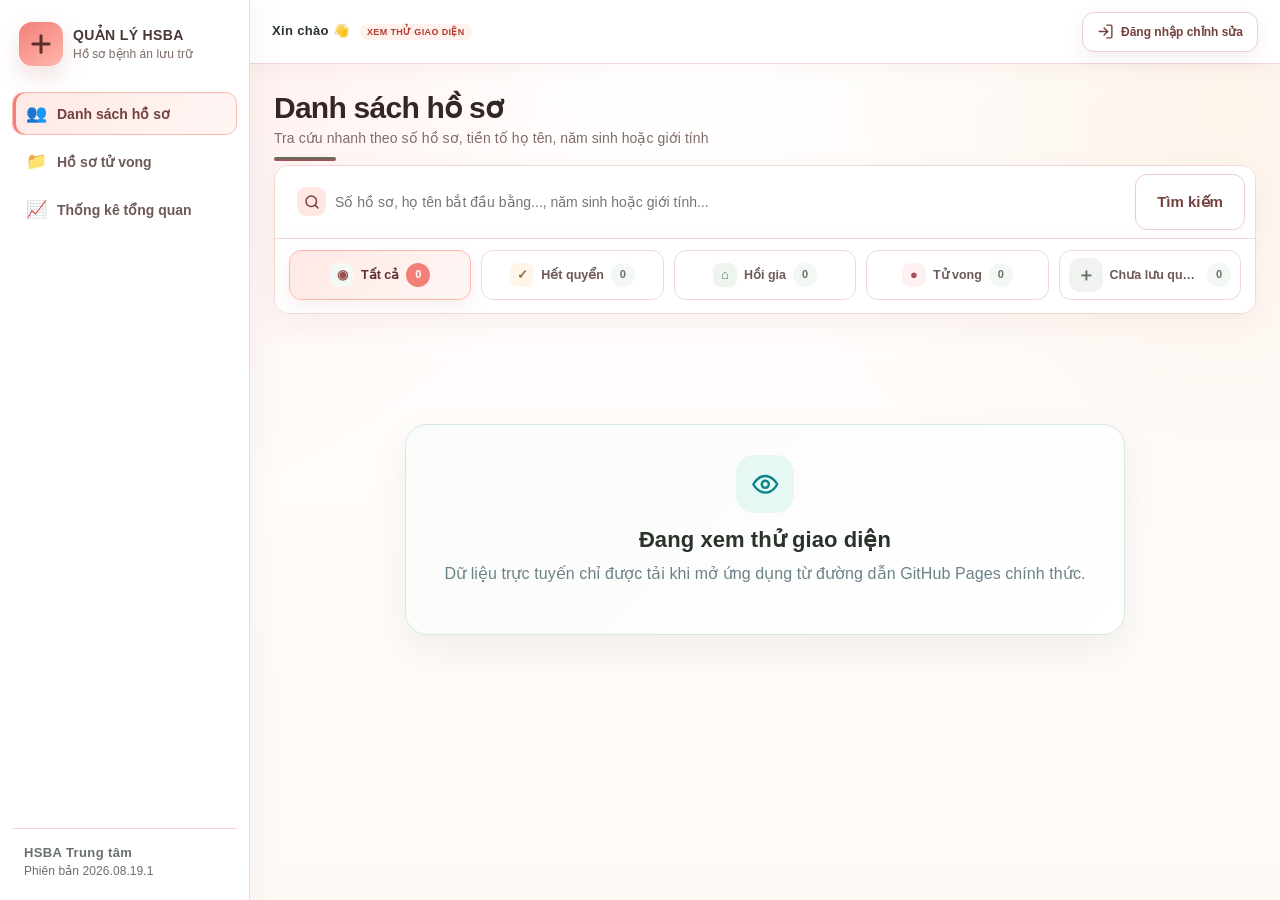
==== commit 0c332f21: "Add files via upload" ====
--- a/index.html
+++ b/index.html
@@ -9,9 +9,9 @@
   <meta http-equiv="Pragma" content="no-cache">
   <meta http-equiv="Expires" content="0">
   <meta name="application-name" content="HSBA Trung tâm">
-  <meta name="version" content="2026.08.17.1">
+  <meta name="version" content="2026.08.19.1">
   <title>Hồ sơ bệnh án lưu trữ</title>
-  <link rel="manifest" href="./manifest.webmanifest?v=2026.08.17.1">
+  <link rel="manifest" href="./manifest.webmanifest?v=2026.08.19.1">
 
   <meta name="mobile-web-app-capable" content="yes">
   <meta name="apple-mobile-web-app-capable" content="yes">
@@ -8288,7 +8288,7 @@
   box-shadow:0 0 0 4px rgba(78,176,155,.14) !important;
 }
 
-/* ===== HSBA 2026.08.17.1 · TÊN HIỂN THỊ TÀI KHOẢN ===== */
+/* ===== HSBA 2026.08.19.1 · TÊN HIỂN THỊ TÀI KHOẢN ===== */
 .account-display-name-input {
   width: 210px;
   min-width: 180px;
@@ -8546,7 +8546,7 @@
 
       <div class="sidebar-footer">
         <span>HSBA Trung tâm</span>
-        <small>Phiên bản 2026.08.17.1</small>
+        <small>Phiên bản 2026.08.19.1</small>
       </div>
     </aside>
 
@@ -8900,6 +8900,8 @@
             <option value="Hết quyển">Hết quyển</option>
             <option value="Đối tượng hồi gia">Đối tượng hồi gia</option>
             <option value="Đối tượng tử vong">Đối tượng tử vong</option>
+            <option value="Đối tượng chuyển trung tâm">Đối tượng chuyển trung tâm</option>
+            <option value="Khác">Khác</option>
           </select>
           <small class="field-hint">Chọn lý do kết thúc quyển hồ sơ.</small>
         </div>
@@ -8916,6 +8918,30 @@
           <small class="field-hint">Ngày chốt quyển và đưa vào lưu trữ.</small>
         </div>
 
+        <div id="returnDateField" class="form-field full-span conditional-field hidden compact-conditional-field">
+          <label for="bookNgayHoiGia">Ngày đối tượng hồi gia</label>
+          <input id="bookNgayHoiGia" name="ngayHoiGia" type="date">
+          <small class="field-hint">Bắt buộc khi chọn trạng thái Đối tượng hồi gia.</small>
+        </div>
+
+        <div id="deathDateField" class="form-field full-span conditional-field hidden compact-conditional-field">
+          <label for="bookNgayTuVong">Ngày đối tượng tử vong</label>
+          <input id="bookNgayTuVong" name="ngayTuVong" type="date">
+          <small class="field-hint">Bắt buộc khi chọn trạng thái Đối tượng tử vong.</small>
+        </div>
+
+        <div id="transferDateField" class="form-field full-span conditional-field hidden compact-conditional-field">
+          <label for="bookNgayChuyenTrungTam">Ngày chuyển trung tâm</label>
+          <input id="bookNgayChuyenTrungTam" name="ngayChuyenTrungTam" type="date">
+          <small class="field-hint">Bắt buộc khi chọn trạng thái Đối tượng chuyển trung tâm.</small>
+        </div>
+
+        <div id="otherContentField" class="form-field full-span conditional-field hidden">
+          <label for="bookNoiDungKhac">Nội dung khác</label>
+          <textarea id="bookNoiDungKhac" name="noiDungKhac" maxlength="500" rows="3" placeholder="Nhập nội dung kết thúc hồ sơ; có thể ghi ngày trực tiếp trong nội dung này"></textarea>
+          <small class="field-hint">Bắt buộc khi chọn trạng thái Khác. Không cần nhập thêm ngày riêng.</small>
+        </div>
+
         <div id="deathPlaceField" class="form-field full-span conditional-field hidden">
           <label for="bookNoiTuVong">Nơi tử vong</label>
           <input id="bookNoiTuVong" name="noiTuVong" type="text" maxlength="200" placeholder="Ví dụ: Trung tâm; Bệnh viện...">
@@ -8926,12 +8952,6 @@
           <label for="bookNguyenNhanTuVong">Nguyên nhân tử vong</label>
           <textarea id="bookNguyenNhanTuVong" name="nguyenNhanTuVong" maxlength="500" rows="3" placeholder="Nhập nguyên nhân tử vong theo hồ sơ hoặc giấy tờ có liên quan"></textarea>
           <small class="field-hint">Bắt buộc khi chọn trạng thái Đối tượng tử vong.</small>
-        </div>
-
-        <div id="returnDateField" class="form-field full-span conditional-field hidden compact-conditional-field">
-          <label for="bookNgayHoiGia">Ngày đối tượng hồi gia</label>
-          <input id="bookNgayHoiGia" name="ngayHoiGia" type="date">
-          <small class="field-hint">Bắt buộc khi chọn trạng thái Đối tượng hồi gia.</small>
         </div>
 
         <div class="form-field">
@@ -9130,6 +9150,9 @@
                   <th>Ngày kết thúc</th>
                   <th>Trạng thái</th>
                   <th>Ngày hồi gia</th>
+                  <th>Ngày tử vong</th>
+                  <th>Ngày chuyển trung tâm</th>
+                  <th>Nội dung khác</th>
                   <th>Nơi tử vong</th>
                   <th>Nguyên nhân tử vong</th>
                   <th>Thùng</th>
@@ -9187,7 +9210,7 @@
 
   <script>
     (() => {
-      const currentVersion = document.querySelector('meta[name="version"]')?.content || '2026.08.17.1';
+      const currentVersion = document.querySelector('meta[name="version"]')?.content || '2026.08.19.1';
       const banner = () => document.getElementById('appUpdateBanner');
       const updateText = () => document.getElementById('appUpdateText');
       let registration = null;
@@ -9398,6 +9421,8 @@
         HET_QUYEN: 'Hết quyển',
         HOI_GIA: 'Đối tượng hồi gia',
         TU_VONG: 'Đối tượng tử vong',
+        CHUYEN_TRUNG_TAM: 'Đối tượng chuyển trung tâm',
+        KHAC: 'Khác',
         LEGACY_DANG_KHAM: 'Đang khám',
         LEGACY_LUU_KHO: 'Đã lưu kho'
       }
@@ -9761,6 +9786,8 @@
         ) || 0,
         '_SỐ QUYỂN HỒI GIA': Number(patient.soQuyenHoiGia) || 0,
         '_SỐ QUYỂN TỬ VONG': Number(patient.soQuyenTuVong) || 0,
+        '_SỐ QUYỂN CHUYỂN TRUNG TÂM': Number(patient.soQuyenChuyenTrungTam) || 0,
+        '_SỐ QUYỂN KHÁC': Number(patient.soQuyenKhac) || 0,
         '_SỐ QUYỂN CÓ FILE': Number(patient.soQuyenCoFile) || 0,
         '_UPDATED_AT': Number(patient.updatedAt) || 0
       };
@@ -9781,6 +9808,9 @@
         'NƠI TỬ VONG': book.noiTuVong || '',
         'NGUYÊN NHÂN TỬ VONG': book.nguyenNhanTuVong || '',
         'NGÀY HỒI GIA': book.ngayHoiGia || '',
+        'NGÀY TỬ VONG': book.ngayTuVong || (normalizeRecordStatus(book.trangThai) === CONFIG.STATUS.TU_VONG ? book.ngayKetThuc || '' : ''),
+        'NGÀY CHUYỂN TRUNG TÂM': book.ngayChuyenTrungTam || '',
+        'NỘI DUNG KHÁC': book.noiDungKhac || '',
         'THÙNG SỐ': storage.thungSo || '',
         'VỊ TRÍ SỐ': storage.viTriSo || '',
         'MÃ SỐ LƯU TRỮ': storage.label || book.maLuuTru || '',
@@ -9805,7 +9835,8 @@
         'GIỚI TÍNH': item.gioiTinh || '',
         'QUYỂN SỐ': Number(item.quyenSo) || 0,
         'NGÀY KẾT THÚC': item.ngayKetThuc || '',
-        'NĂM TỬ VONG': Number(item.namTuVong) || Number(String(item.ngayKetThuc || '').slice(0, 4)) || '',
+        'NGÀY TỬ VONG': item.ngayTuVong || item.ngayKetThuc || '',
+        'NĂM TỬ VONG': Number(item.namTuVong) || Number(String(item.ngayTuVong || item.ngayKetThuc || '').slice(0, 4)) || '',
         'NƠI TỬ VONG': item.noiTuVong || '',
         'NGUYÊN NHÂN TỬ VONG': item.nguyenNhanTuVong || '',
         'THÙNG SỐ': storage.thungSo || '',
@@ -9833,6 +9864,8 @@
         ) || 0;
         result.hoSoHoiGia += Number(patient.soQuyenHoiGia) || 0;
         result.hoSoTuVong += Number(patient.soQuyenTuVong) || 0;
+        result.hoSoChuyenTrungTam += Number(patient.soQuyenChuyenTrungTam) || 0;
+        result.hoSoKhac += Number(patient.soQuyenKhac) || 0;
         result.hoSoCoFile += Number(patient.soQuyenCoFile) || 0;
         return result;
       }, {
@@ -9841,6 +9874,8 @@
         hoSoHetQuyen: 0,
         hoSoHoiGia: 0,
         hoSoTuVong: 0,
+        hoSoChuyenTrungTam: 0,
+        hoSoKhac: 0,
         hoSoCoFile: 0,
         hoSoChuaFile: 0
       });
@@ -9878,6 +9913,14 @@
         ngayHoiGia:
           normalizeRecordStatus(book.trangThai) === CONFIG.STATUS.HOI_GIA
             ? String(book.ngayHoiGia || '')
+            : '',
+        ngayTuVong:
+          normalizeRecordStatus(book.trangThai) === CONFIG.STATUS.TU_VONG
+            ? String(book.ngayTuVong || book.ngayKetThuc || '')
+            : '',
+        ngayChuyenTrungTam:
+          normalizeRecordStatus(book.trangThai) === CONFIG.STATUS.CHUYEN_TRUNG_TAM
+            ? String(book.ngayChuyenTrungTam || '')
             : '',
         thungSo: Number(book.thungSo) || Number(storage.thungSo) || 0,
         viTriSo: Number(book.viTriSo) || Number(storage.viTriSo) || 0,
@@ -9933,6 +9976,12 @@
         ).length,
         soQuyenTuVong: normalizedBooks.filter(
           book => book.normalizedStatus === CONFIG.STATUS.TU_VONG
+        ).length,
+        soQuyenChuyenTrungTam: normalizedBooks.filter(
+          book => book.normalizedStatus === CONFIG.STATUS.CHUYEN_TRUNG_TAM
+        ).length,
+        soQuyenKhac: normalizedBooks.filter(
+          book => book.normalizedStatus === CONFIG.STATUS.KHAC
         ).length,
         soQuyenCoFile: Number(patient.soQuyenCoFile) || 0,
         updatedAt: Number(patient.updatedAt) || Date.now(),
@@ -10370,6 +10419,8 @@
       let finishedBooks = 0;
       let returnedBooks = 0;
       let deathBooks = 0;
+      let transferredBooks = 0;
+      let otherBooks = 0;
       let scannedBooks = 0;
       const inventoryTotals = {
         soToChamSoc: 0,
@@ -10388,6 +10439,8 @@
           if (normalizedStatus === CONFIG.STATUS.HET_QUYEN) finishedBooks += 1;
           if (normalizedStatus === CONFIG.STATUS.HOI_GIA) returnedBooks += 1;
           if (normalizedStatus === CONFIG.STATUS.TU_VONG) deathBooks += 1;
+          if (normalizedStatus === CONFIG.STATUS.CHUYEN_TRUNG_TAM) transferredBooks += 1;
+          if (normalizedStatus === CONFIG.STATUS.KHAC) otherBooks += 1;
           if (String(book.fileDinhKem || '').trim()) scannedBooks += 1;
 
           const inventory = documentInventoryFromSource(book);
@@ -10459,6 +10512,8 @@
         finishedBooks,
         returnedBooks,
         deathBooks,
+        transferredBooks,
+        otherBooks,
         scannedBooks,
         structuredBooks,
         unstructuredBooks,
@@ -11482,6 +11537,8 @@
           finished: normalized.filter(book => book.normalizedStatus === CONFIG.STATUS.HET_QUYEN).length,
           returned: normalized.filter(book => book.normalizedStatus === CONFIG.STATUS.HOI_GIA).length,
           deaths: normalized.filter(book => book.normalizedStatus === CONFIG.STATUS.TU_VONG).length,
+          transferred: normalized.filter(book => book.normalizedStatus === CONFIG.STATUS.CHUYEN_TRUNG_TAM).length,
+          others: normalized.filter(book => book.normalizedStatus === CONFIG.STATUS.KHAC).length,
           files: normalized.filter(book => String(book.fileDinhKem || '').trim()).length,
           deathBook: normalized
             .filter(book => book.normalizedStatus === CONFIG.STATUS.TU_VONG)
@@ -11699,6 +11756,9 @@
         const noiTuVong = String(payload.noiTuVong || '').trim();
         const nguyenNhanTuVong = String(payload.nguyenNhanTuVong || '').trim();
         const ngayHoiGia = String(payload.ngayHoiGia || '').trim();
+        const ngayTuVong = String(payload.ngayTuVong || '').trim();
+        const ngayChuyenTrungTam = String(payload.ngayChuyenTrungTam || '').trim();
+        const noiDungKhac = String(payload.noiDungKhac || '').trim();
         const thungSo = Number(payload.thungSo);
         const viTriSo = Number(payload.viTriSo);
         const maLuuTru = storageLocationLabel(thungSo, viTriSo);
@@ -11722,7 +11782,13 @@
         if (ngayKetThuc < ngayBatDau) {
           throw new Error('Ngày kết thúc không được trước ngày mở quyển.');
         }
-        if (![CONFIG.STATUS.HET_QUYEN, CONFIG.STATUS.HOI_GIA, CONFIG.STATUS.TU_VONG].includes(trangThai)) {
+        if (![
+          CONFIG.STATUS.HET_QUYEN,
+          CONFIG.STATUS.HOI_GIA,
+          CONFIG.STATUS.TU_VONG,
+          CONFIG.STATUS.CHUYEN_TRUNG_TAM,
+          CONFIG.STATUS.KHAC
+        ].includes(trangThai)) {
           throw new Error('Vui lòng chọn đúng trạng thái kết thúc hồ sơ.');
         }
         if (!Number.isInteger(thungSo) || thungSo < 1) throw new Error('Vui lòng nhập đúng thùng số.');
@@ -11744,6 +11810,28 @@
             throw new Error('Ngày hồi gia phải nằm trong khoảng từ ngày mở quyển đến ngày kết thúc.');
           }
         }
+        if (trangThai === CONFIG.STATUS.TU_VONG) {
+          if (!/^\d{4}-\d{2}-\d{2}$/.test(ngayTuVong)) {
+            throw new Error('Vui lòng nhập ngày đối tượng tử vong.');
+          }
+          if (ngayTuVong < ngayBatDau || ngayTuVong > ngayKetThuc) {
+            throw new Error('Ngày tử vong phải nằm trong khoảng từ ngày mở quyển đến ngày kết thúc.');
+          }
+        }
+        if (trangThai === CONFIG.STATUS.CHUYEN_TRUNG_TAM) {
+          if (!/^\d{4}-\d{2}-\d{2}$/.test(ngayChuyenTrungTam)) {
+            throw new Error('Vui lòng nhập ngày chuyển trung tâm.');
+          }
+          if (ngayChuyenTrungTam < ngayBatDau || ngayChuyenTrungTam > ngayKetThuc) {
+            throw new Error('Ngày chuyển trung tâm phải nằm trong khoảng từ ngày mở quyển đến ngày kết thúc.');
+          }
+        }
+        if (trangThai === CONFIG.STATUS.KHAC && !noiDungKhac) {
+          throw new Error('Vui lòng nhập nội dung khác.');
+        }
+        if (noiDungKhac.length > 500) {
+          throw new Error('Nội dung khác không được vượt quá 500 ký tự.');
+        }
         if (trangThai === CONFIG.STATUS.TU_VONG && !file && !existingFileUrl) {
           throw new Error('Hồ sơ tử vong bắt buộc phải có file scan hoặc hình ảnh.');
         }
@@ -11811,6 +11899,9 @@
             noiTuVong: trangThai === CONFIG.STATUS.TU_VONG ? noiTuVong : '',
             nguyenNhanTuVong: trangThai === CONFIG.STATUS.TU_VONG ? nguyenNhanTuVong : '',
             ngayHoiGia: trangThai === CONFIG.STATUS.HOI_GIA ? ngayHoiGia : '',
+            ngayTuVong: trangThai === CONFIG.STATUS.TU_VONG ? ngayTuVong : '',
+            ngayChuyenTrungTam: trangThai === CONFIG.STATUS.CHUYEN_TRUNG_TAM ? ngayChuyenTrungTam : '',
+            noiDungKhac: trangThai === CONFIG.STATUS.KHAC ? noiDungKhac : '',
             thungSo,
             viTriSo,
             maLuuTru,
@@ -11838,6 +11929,8 @@
               soQuyenHetQuyen: summary.finished,
               soQuyenHoiGia: summary.returned,
               soQuyenTuVong: summary.deaths,
+              soQuyenChuyenTrungTam: summary.transferred,
+              soQuyenKhac: summary.others,
               soQuyenCoFile: summary.files,
               updatedAt: Date.now()
             },
@@ -11853,6 +11946,8 @@
             [`doiTuong/${id}/soQuyenHetQuyen`]: summary.finished,
             [`doiTuong/${id}/soQuyenHoiGia`]: summary.returned,
             [`doiTuong/${id}/soQuyenTuVong`]: summary.deaths,
+            [`doiTuong/${id}/soQuyenChuyenTrungTam`]: summary.transferred,
+            [`doiTuong/${id}/soQuyenKhac`]: summary.others,
             [`doiTuong/${id}/soQuyenCoFile`]: summary.files,
             [`doiTuong/${id}/updatedAt`]: serverTimestamp(),
             [`congKhai/hoSo/${id}`]: publicPatient,
@@ -11872,6 +11967,9 @@
                 noiTuVong: trangThai === CONFIG.STATUS.TU_VONG ? noiTuVong : '',
                 nguyenNhanTuVong: trangThai === CONFIG.STATUS.TU_VONG ? nguyenNhanTuVong : '',
                 ngayHoiGia: trangThai === CONFIG.STATUS.HOI_GIA ? ngayHoiGia : '',
+                ngayTuVong: trangThai === CONFIG.STATUS.TU_VONG ? ngayTuVong : '',
+                ngayChuyenTrungTam: trangThai === CONFIG.STATUS.CHUYEN_TRUNG_TAM ? ngayChuyenTrungTam : '',
+                noiDungKhac: trangThai === CONFIG.STATUS.KHAC ? noiDungKhac : '',
                 thungSo,
                 viTriSo,
                 maLuuTru,
@@ -11894,7 +11992,8 @@
               gioiTinh: patient.gioiTinh || '',
               quyenSo: Number(deathBook.quyenSo) || 0,
               ngayKetThuc: deathBook.ngayKetThuc || '',
-              namTuVong: Number(String(deathBook.ngayKetThuc || '').slice(0, 4)) || 0,
+              ngayTuVong: deathBook.ngayTuVong || deathBook.ngayKetThuc || '',
+              namTuVong: Number(String(deathBook.ngayTuVong || deathBook.ngayKetThuc || '').slice(0, 4)) || 0,
               noiTuVong: deathBook.noiTuVong || '',
               nguyenNhanTuVong: deathBook.nguyenNhanTuVong || '',
               thungSo: Number(deathBook.thungSo) || parseStorageLocation(deathBook).thungSo || 0,
@@ -12718,7 +12817,7 @@
         closeConfirmActionDialog(false);
       });
 
-      $('#bookForm [name="trangThai"]').addEventListener('change', updateDeathPlaceVisibility);
+      $('#bookForm [name="trangThai"]').addEventListener('change', updateBookStatusFields);
       $('#bookForm [name="thungSo"]').addEventListener('input', updateStorageLocationPreview);
       $('#bookForm [name="viTriSo"]').addEventListener('input', updateStorageLocationPreview);
       INVENTORY_FIELDS.forEach(field => {
@@ -12895,6 +12994,8 @@
       const totalBooks = Number(patient['TỔNG SỐ QUYỂN']) || 0;
       if (latestStatus === CONFIG.STATUS.TU_VONG) return 'death';
       if (latestStatus === CONFIG.STATUS.HOI_GIA) return 'returned';
+      if (latestStatus === CONFIG.STATUS.CHUYEN_TRUNG_TAM) return 'transferred';
+      if (latestStatus === CONFIG.STATUS.KHAC) return 'other';
       if (latestStatus === CONFIG.STATUS.HET_QUYEN) return 'finished';
       return totalBooks > 0 ? 'finished' : 'empty';
     }
@@ -13187,13 +13288,20 @@
 
       // Người xem công khai không được nhận nơi/nguyên nhân tử vong.
       // Với tài khoản đã đăng nhập, tiêu đề được tạo đúng theo trạng thái.
-      if (status === CONFIG.STATUS.TU_VONG && !publicView) {
-        base.push(
-          { key: 'deathPlace', title: 'Nơi tử vong' },
-          { key: 'deathCause', title: 'Nguyên nhân tử vong' }
-        );
+      if (status === CONFIG.STATUS.TU_VONG) {
+        base.push({ key: 'deathDate', title: 'Ngày tử vong' });
+        if (!publicView) {
+          base.push(
+            { key: 'deathPlace', title: 'Nơi tử vong' },
+            { key: 'deathCause', title: 'Nguyên nhân tử vong' }
+          );
+        }
       } else if (status === CONFIG.STATUS.HOI_GIA) {
         base.push({ key: 'returnDate', title: 'Ngày hồi gia' });
+      } else if (status === CONFIG.STATUS.CHUYEN_TRUNG_TAM) {
+        base.push({ key: 'transferDate', title: 'Ngày chuyển trung tâm' });
+      } else if (status === CONFIG.STATUS.KHAC && !publicView) {
+        base.push({ key: 'otherContent', title: 'Nội dung khác' });
       }
 
       base.push(
@@ -13282,6 +13390,24 @@
           return `
             <td class="event-plain-cell" data-label="Ngày hồi gia">
               ${escapeHtml(formatDateVN(book['NGÀY HỒI GIA']))}
+            </td>`;
+
+        case 'deathDate':
+          return `
+            <td class="event-plain-cell" data-label="Ngày tử vong">
+              ${escapeHtml(formatDateVN(book['NGÀY TỬ VONG']))}
+            </td>`;
+
+        case 'transferDate':
+          return `
+            <td class="event-plain-cell" data-label="Ngày chuyển trung tâm">
+              ${escapeHtml(formatDateVN(book['NGÀY CHUYỂN TRUNG TÂM']))}
+            </td>`;
+
+        case 'otherContent':
+          return `
+            <td class="event-plain-cell" data-label="Nội dung khác">
+              ${escapeHtml(book['NỘI DUNG KHÁC'] || 'Chưa cập nhật')}
             </td>`;
 
         case 'storage':
@@ -13423,7 +13549,7 @@
               <td>${escapeHtml(item['NĂM SINH'])}</td>
               <td>${escapeHtml(item['GIỚI TÍNH'] || '—')}</td>
               <td><span class="badge closed">Quyển ${escapeHtml(item['QUYỂN SỐ'])}</span></td>
-              <td>${escapeHtml(formatDateVN(item['NGÀY KẾT THÚC']))}</td>
+              <td>${escapeHtml(formatDateVN(publicView ? item['NGÀY KẾT THÚC'] : item['NGÀY TỬ VONG']))}</td>
               <td><strong>${escapeHtml(item['NĂM TỬ VONG'])}</strong></td>`;
             const storageCells = `
               <td>${item['THÙNG SỐ']
@@ -13463,6 +13589,8 @@
       const finishedBooks = Number(stats.hoSoHetQuyen) || 0;
       const returnedBooks = Number(stats.hoSoHoiGia) || 0;
       const deathBooks = Number(stats.hoSoTuVong) || 0;
+      const transferredBooks = Number(stats.hoSoChuyenTrungTam) || Number(state.storageStats?.transferredBooks) || 0;
+      const otherBooks = Number(stats.hoSoKhac) || Number(state.storageStats?.otherBooks) || 0;
       const scannedBooks = Number(stats.hoSoCoFile) || 0;
       const unscannedBooks = Number(stats.hoSoChuaFile) || 0;
       const scanRate = totalBooks ? Math.round(scannedBooks / totalBooks * 100) : 0;
@@ -13493,11 +13621,13 @@
             </div>
           </article>
           <article class="dashboard-panel">
-            <div class="dashboard-panel-head"><div><h3 class="dashboard-panel-title">Cơ cấu trạng thái lưu trữ</h3><p class="dashboard-panel-subtitle">Hết quyển, hồi gia và tử vong</p></div><span class="dashboard-panel-badge">${totalBooks} quyển</span></div>
+            <div class="dashboard-panel-head"><div><h3 class="dashboard-panel-title">Cơ cấu trạng thái lưu trữ</h3><p class="dashboard-panel-subtitle">Theo trạng thái kết thúc của từng quyển hồ sơ</p></div><span class="dashboard-panel-badge">${totalBooks} quyển</span></div>
             <div class="status-bars">
               ${statusBarHtml('Hết quyển', finishedBooks, rate(finishedBooks), 'archive')}
               ${statusBarHtml('Đối tượng hồi gia', returnedBooks, rate(returnedBooks), 'open')}
               ${statusBarHtml('Đối tượng tử vong', deathBooks, rate(deathBooks), 'death')}
+              ${statusBarHtml('Đối tượng chuyển trung tâm', transferredBooks, rate(transferredBooks), 'archive')}
+              ${statusBarHtml('Khác', otherBooks, rate(otherBooks), 'archive')}
             </div>
           </article>
           <article class="dashboard-panel">
@@ -13730,27 +13860,44 @@
       $('#patientDialog').showModal();
     }
 
-    function updateDeathPlaceVisibility() {
+    function updateBookStatusFields() {
       const form = $('#bookForm');
       const status = form.elements.trangThai.value;
       const isDeath = status === CONFIG.STATUS.TU_VONG;
       const isReturned = status === CONFIG.STATUS.HOI_GIA;
-
+      const isTransferred = status === CONFIG.STATUS.CHUYEN_TRUNG_TAM;
+      const isOther = status === CONFIG.STATUS.KHAC;
+
+      $('#deathDateField').classList.toggle('hidden', !isDeath);
       $('#deathPlaceField').classList.toggle('hidden', !isDeath);
       $('#deathCauseField').classList.toggle('hidden', !isDeath);
       $('#returnDateField').classList.toggle('hidden', !isReturned);
+      $('#transferDateField').classList.toggle('hidden', !isTransferred);
+      $('#otherContentField').classList.toggle('hidden', !isOther);
 
       form.elements.noiTuVong.required = isDeath;
       form.elements.nguyenNhanTuVong.required = isDeath;
+      form.elements.ngayTuVong.required = isDeath;
       form.elements.ngayHoiGia.required = isReturned;
+      form.elements.ngayChuyenTrungTam.required = isTransferred;
+      form.elements.noiDungKhac.required = isOther;
 
       if (!isDeath) {
         form.elements.noiTuVong.value = '';
         form.elements.nguyenNhanTuVong.value = '';
+        form.elements.ngayTuVong.value = '';
       }
 
       if (!isReturned) {
         form.elements.ngayHoiGia.value = '';
+      }
+
+      if (!isTransferred) {
+        form.elements.ngayChuyenTrungTam.value = '';
+      }
+
+      if (!isOther) {
+        form.elements.noiDungKhac.value = '';
       }
     }
 
@@ -13800,11 +13947,14 @@
       form.elements.ngayKetThuc.value = today;
       form.elements.nguyenNhanTuVong.value = '';
       form.elements.ngayHoiGia.value = '';
+      form.elements.ngayTuVong.value = '';
+      form.elements.ngayChuyenTrungTam.value = '';
+      form.elements.noiDungKhac.value = '';
       $('#bookDialogTitle').textContent = 'Lưu hồ sơ bệnh án';
       $('#bookSubmitBtn').textContent = 'Lưu hồ sơ';
       $('#bookNumberHelp').textContent = 'Hệ thống gợi ý số quyển tiếp theo; có thể điều chỉnh khi nhập hồ sơ lưu trữ cũ.';
       $('#existingFileNotice').classList.add('hidden');
-      updateDeathPlaceVisibility();
+      updateBookStatusFields();
       updateStorageLocationPreview();
       updateDocumentInventoryPreview();
       $('#bookDialog').showModal();
@@ -13828,6 +13978,9 @@
       form.elements.noiTuVong.value = book['NƠI TỬ VONG'] || '';
       form.elements.nguyenNhanTuVong.value = book['NGUYÊN NHÂN TỬ VONG'] || '';
       form.elements.ngayHoiGia.value = book['NGÀY HỒI GIA'] || '';
+      form.elements.ngayTuVong.value = book['NGÀY TỬ VONG'] || '';
+      form.elements.ngayChuyenTrungTam.value = book['NGÀY CHUYỂN TRUNG TÂM'] || '';
+      form.elements.noiDungKhac.value = book['NỘI DUNG KHÁC'] || '';
       const storage = parseStorageLocation(book);
       form.elements.thungSo.value = storage.thungSo || '';
       form.elements.viTriSo.value = storage.viTriSo || '';
@@ -13847,7 +14000,7 @@
       } else {
         notice.classList.add('hidden');
       }
-      updateDeathPlaceVisibility();
+      updateBookStatusFields();
       updateStorageLocationPreview();
       updateDocumentInventoryPreview();
       $('#bookDialog').showModal();
@@ -14739,6 +14892,14 @@
         normalizeRecordStatus(item.book?.['TRẠNG THÁI HIỆN TẠI']) ===
         CONFIG.STATUS.HET_QUYEN
       ).length;
+      const transferredCount = bookRows.filter(item =>
+        normalizeRecordStatus(item.book?.['TRẠNG THÁI HIỆN TẠI']) ===
+        CONFIG.STATUS.CHUYEN_TRUNG_TAM
+      ).length;
+      const otherCount = bookRows.filter(item =>
+        normalizeRecordStatus(item.book?.['TRẠNG THÁI HIỆN TẠI']) ===
+        CONFIG.STATUS.KHAC
+      ).length;
 
       $('#reportPreviewSummary').innerHTML = `
         <div class="report-preview-statline" role="status">
@@ -14747,6 +14908,8 @@
           <span>Hết quyển <strong>${finishedCount}</strong></span>
           <span>Hồi gia <strong>${returnedCount}</strong></span>
           <span>Tử vong <strong>${deathCount}</strong></span>
+          <span>Chuyển trung tâm <strong>${transferredCount}</strong></span>
+          <span>Khác <strong>${otherCount}</strong></span>
         </div>
       `;
 
@@ -14780,6 +14943,21 @@
             <td class="center">${
               book && status === CONFIG.STATUS.HOI_GIA
                 ? escapeHtml(formatDateVN(book['NGÀY HỒI GIA']))
+                : '—'
+            }</td>
+            <td class="center">${
+              book && status === CONFIG.STATUS.TU_VONG
+                ? escapeHtml(formatDateVN(book['NGÀY TỬ VONG']))
+                : '—'
+            }</td>
+            <td class="center">${
+              book && status === CONFIG.STATUS.CHUYEN_TRUNG_TAM
+                ? escapeHtml(formatDateVN(book['NGÀY CHUYỂN TRUNG TÂM']))
+                : '—'
+            }</td>
+            <td>${
+              book && status === CONFIG.STATUS.KHAC
+                ? escapeHtml(book['NỘI DUNG KHÁC'] || '—')
                 : '—'
             }</td>
             <td>${
@@ -14972,7 +15150,7 @@
           sheet.headerFooter.oddFooter =
             '&LHSBA Trung tâm&CTrang &P / &N&RNgày xuất: &D';
 
-          const totalColumns = 20;
+          const totalColumns = 23;
           sheet.mergeCells(1, 1, 1, totalColumns);
           sheet.getCell('A1').value =
             'BÁO CÁO DANH MỤC HỒ SƠ BỆNH ÁN LƯU TRỮ';
@@ -15031,6 +15209,9 @@
             'Ngày kết thúc',
             'Trạng thái',
             'Ngày hồi gia',
+            'Ngày tử vong',
+            'Ngày chuyển trung tâm',
+            'Nội dung khác',
             'Nơi tử vong',
             'Nguyên nhân tử vong',
             'Thùng số',
@@ -15092,6 +15273,15 @@
                 ? parseExcelDate(book['NGÀY HỒI GIA'])
                 : '',
               book && status === CONFIG.STATUS.TU_VONG
+                ? parseExcelDate(book['NGÀY TỬ VONG'])
+                : '',
+              book && status === CONFIG.STATUS.CHUYEN_TRUNG_TAM
+                ? parseExcelDate(book['NGÀY CHUYỂN TRUNG TÂM'])
+                : '',
+              book && status === CONFIG.STATUS.KHAC
+                ? excelSafeText(book['NỘI DUNG KHÁC'])
+                : '',
+              book && status === CONFIG.STATUS.TU_VONG
                 ? excelSafeText(book['NƠI TỬ VONG'])
                 : '',
               book && status === CONFIG.STATUS.TU_VONG
@@ -15112,7 +15302,7 @@
               cell.font = { name: 'Arial', size: 9 };
               cell.alignment = {
                 vertical: 'middle',
-                horizontal: [1, 4, 5, 6, 13, 14, 15, 16, 17, 18, 19, 20]
+                horizontal: [1, 4, 5, 6, 7, 8, 10, 11, 12, 16, 17, 18, 19, 20, 21, 22, 23]
                   .includes(columnNumber)
                   ? 'center'
                   : 'left',
@@ -15133,7 +15323,7 @@
               }
             });
 
-            [7, 8, 10].forEach(columnNumber => {
+            [7, 8, 10, 11, 12].forEach(columnNumber => {
               row.getCell(columnNumber).numFmt = 'dd/mm/yyyy';
             });
 
@@ -15169,8 +15359,9 @@
           };
 
           const widths = [
-            6, 13, 25, 10, 10, 9, 12, 12, 17, 12,
-            20, 30, 9, 9, 11, 11, 12, 13, 13, 12
+            6, 13, 25, 10, 10, 9, 12, 12, 22, 12,
+            12, 15, 30, 20, 30, 9, 9, 11, 11, 12,
+            13, 13, 12
           ];
           widths.forEach((width, index) => {
             sheet.getColumn(index + 1).width = width;
@@ -15214,11 +15405,19 @@
             ['Tử vong', reportRows.filter(item =>
               normalizeRecordStatus(item.book?.['TRẠNG THÁI HIỆN TẠI']) ===
               CONFIG.STATUS.TU_VONG
+            ).length],
+            ['Chuyển trung tâm', reportRows.filter(item =>
+              normalizeRecordStatus(item.book?.['TRẠNG THÁI HIỆN TẠI']) ===
+              CONFIG.STATUS.CHUYEN_TRUNG_TAM
+            ).length],
+            ['Khác', reportRows.filter(item =>
+              normalizeRecordStatus(item.book?.['TRẠNG THÁI HIỆN TẠI']) ===
+              CONFIG.STATUS.KHAC
             ).length]
           ];
 
           summaryLabels.forEach((summary, index) => {
-            const column = 6 + index * 3;
+            const column = 6 + index * 2;
             sheet.mergeCells(
               summaryRowNumber,
               column,
@@ -15423,7 +15622,7 @@
     }
     }
   </script>
-  <div class="build-version" aria-hidden="true">2026.08.17.1</div>
+  <div class="build-version" aria-hidden="true">2026.08.19.1</div>
 
 </body>
 </html>
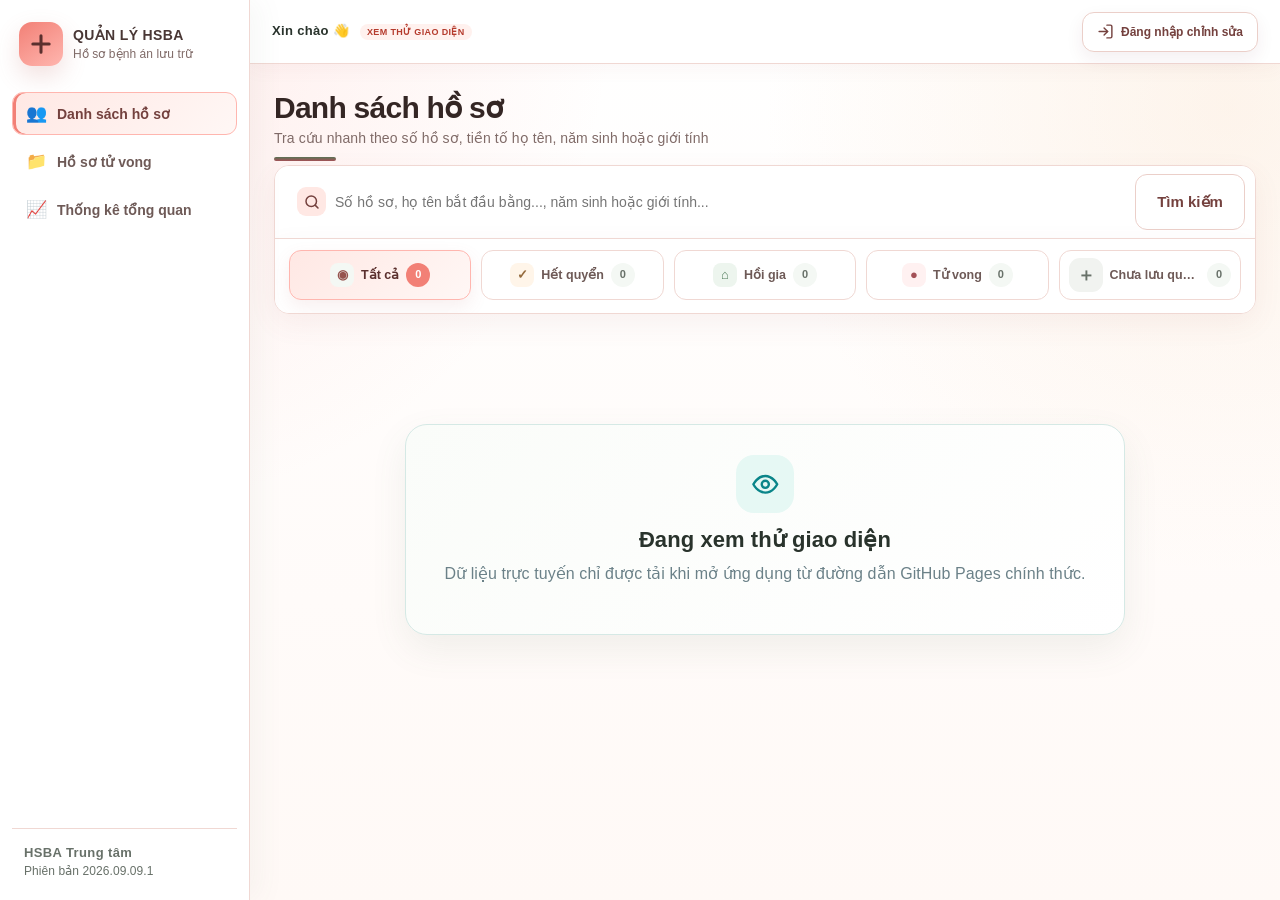
==== commit 24b0cdbf: "Add files via upload" ====
--- a/index.html
+++ b/index.html
@@ -9,9 +9,9 @@
   <meta http-equiv="Pragma" content="no-cache">
   <meta http-equiv="Expires" content="0">
   <meta name="application-name" content="HSBA Trung tâm">
-  <meta name="version" content="2026.08.19.1">
+  <meta name="version" content="2026.09.09.1">
   <title>Hồ sơ bệnh án lưu trữ</title>
-  <link rel="manifest" href="./manifest.webmanifest?v=2026.08.19.1">
+  <link rel="manifest" href="./manifest.webmanifest?v=2026.09.09.1">
 
   <meta name="mobile-web-app-capable" content="yes">
   <meta name="apple-mobile-web-app-capable" content="yes">
@@ -8288,7 +8288,7 @@
   box-shadow:0 0 0 4px rgba(78,176,155,.14) !important;
 }
 
-/* ===== HSBA 2026.08.19.1 · TÊN HIỂN THỊ TÀI KHOẢN ===== */
+/* ===== HSBA 2026.09.09.1 · TÊN HIỂN THỊ TÀI KHOẢN ===== */
 .account-display-name-input {
   width: 210px;
   min-width: 180px;
@@ -8546,7 +8546,7 @@
 
       <div class="sidebar-footer">
         <span>HSBA Trung tâm</span>
-        <small>Phiên bản 2026.08.19.1</small>
+        <small>Phiên bản 2026.09.09.1</small>
       </div>
     </aside>
 
@@ -9210,7 +9210,7 @@
 
   <script>
     (() => {
-      const currentVersion = document.querySelector('meta[name="version"]')?.content || '2026.08.19.1';
+      const currentVersion = document.querySelector('meta[name="version"]')?.content || '2026.09.09.1';
       const banner = () => document.getElementById('appUpdateBanner');
       const updateText = () => document.getElementById('appUpdateText');
       let registration = null;
@@ -10603,55 +10603,108 @@
         }
       }
 
-      async request(payload, timeoutMs = 60000) {
+      makeServiceError(result, fallbackMessage) {
+        const serviceCode = String(result?.errorCode || 'DRIVE_SERVICE_ERROR')
+          .trim()
+          .toUpperCase();
+        const error = new Error(
+          result?.message || fallbackMessage || 'Không thực hiện được thao tác file.'
+        );
+        error.code = `hsba-drive/${serviceCode.toLowerCase().replace(/_/g, '-')}`;
+        error.serviceCode = serviceCode;
+        return error;
+      }
+
+      shouldRefreshToken(result) {
+        const serviceCode = String(result?.errorCode || '').trim().toUpperCase();
+        const message = String(result?.message || '');
+
+        return serviceCode === 'AUTH_TOKEN_INVALID'
+          || (!serviceCode && /Phiên đăng nhập Firebase.*(không hợp lệ|hết hạn)/i.test(message));
+      }
+
+      async request(payload, timeoutMs = 60000, onProgress = null) {
+        const reportProgress = typeof onProgress === 'function'
+          ? onProgress
+          : () => {};
         const user = this.auth.currentUser;
+
         if (!user) throw new Error('Phiên đăng nhập đã hết hạn.');
 
-        const idToken = await user.getIdToken();
-        const response = await this.fetchWithTimeout(this.baseUrl, {
-          method: 'POST',
-          cache: 'no-store',
-          redirect: 'follow',
-          headers: {
-            'Content-Type': 'text/plain;charset=utf-8'
-          },
-          body: JSON.stringify({
-            ...payload,
-            idToken
-          })
-        }, timeoutMs);
-
-        if (!response.ok) {
-          let message =
-            `Dịch vụ lưu trữ phản hồi lỗi HTTP ${response.status}.`;
-
-          try {
-            const errorResult = await response.json();
-            message = errorResult?.message || message;
-          } catch (_) {
-            // Giữ thông báo HTTP ở trên nếu phản hồi lỗi không phải JSON.
+        const sendAttempt = async forceRefresh => {
+          reportProgress(
+            forceRefresh
+              ? 'Đang làm mới phiên đăng nhập...'
+              : 'Đang xác thực...'
+          );
+
+          const idToken = await user.getIdToken(forceRefresh === true);
+
+          reportProgress(
+            payload?.action === 'taiFileLen'
+              ? 'Đang tải file...'
+              : 'Đang xử lý file...'
+          );
+
+          const response = await this.fetchWithTimeout(this.baseUrl, {
+            method: 'POST',
+            cache: 'no-store',
+            redirect: 'follow',
+            headers: {
+              'Content-Type': 'text/plain;charset=utf-8'
+            },
+            body: JSON.stringify({
+              ...payload,
+              idToken
+            })
+          }, timeoutMs);
+
+          const responseText = await response.text();
+          let result = null;
+
+          if (responseText) {
+            try {
+              result = JSON.parse(responseText);
+            } catch (_) {
+              if (!response.ok) {
+                throw new Error(
+                  `Dịch vụ lưu trữ phản hồi lỗi HTTP ${response.status}.`
+                );
+              }
+
+              throw new Error('Dịch vụ file trả về dữ liệu không hợp lệ.');
+            }
           }
 
-          throw new Error(message);
-        }
-
-        let result;
-        try {
-          result = await response.json();
-        } catch (error) {
-          throw new Error('Dịch vụ file trả về dữ liệu không hợp lệ.');
-        }
-
-        if (!result || result.success !== true) {
-          throw new Error(
-            result?.message || 'Không thực hiện được thao tác file.'
-          );
-        }
-
-        return result;
-      }
-
-      async upload(soHoSo, quyenSo, file) {
+          if (!response.ok) {
+            throw this.makeServiceError(
+              result,
+              `Dịch vụ lưu trữ phản hồi lỗi HTTP ${response.status}.`
+            );
+          }
+
+          if (!result || result.success !== true) {
+            if (!forceRefresh && this.shouldRefreshToken(result)) {
+              return sendAttempt(true);
+            }
+
+            throw this.makeServiceError(
+              result,
+              'Không thực hiện được thao tác file.'
+            );
+          }
+
+          return result;
+        };
+
+        return sendAttempt(false);
+      }
+
+      async upload(soHoSo, quyenSo, file, onProgress = null) {
+        const reportProgress = typeof onProgress === 'function'
+          ? onProgress
+          : () => {};
+
         if (!file) throw new Error('Chưa chọn file.');
 
         if (file.size > CONFIG.MAX_UPLOAD_BYTES) {
@@ -10674,6 +10727,7 @@
           );
         }
 
+        reportProgress('Đang chuẩn bị file...');
         const base64Data = await fileToBase64(file);
 
         return this.request({
@@ -10683,7 +10737,7 @@
           fileName: file.name,
           mimeType,
           base64Data
-        }, 150000);
+        }, 150000, reportProgress);
       }
 
       async removeTemporary(fileId) {
@@ -11053,11 +11107,11 @@
         }
       }
 
-      async saveBookWithFile(payload, file) {
+      async saveBookWithFile(payload, file, onProgress = null) {
         this.ensureSignedIn();
 
         try {
-          return await this.saveBook(payload, file || null);
+          return await this.saveBook(payload, file || null, onProgress);
         } catch (error) {
           throw firebaseError(error);
         }
@@ -11745,7 +11799,11 @@
         );
       }
 
-      async saveBook(payload, file) {
+      async saveBook(payload, file, onProgress = null) {
+        const reportProgress = typeof onProgress === 'function'
+          ? onProgress
+          : () => {};
+        reportProgress('Đang kiểm tra dữ liệu...');
         const soHoSo = String(payload.soHoSo || '').trim();
         const mode = String(payload.mode || 'add');
         const quyenSo = Number(payload.quyenSo);
@@ -11837,13 +11895,18 @@
         }
 
         const id = firebaseKey(soHoSo);
-        const lockToken = await this.acquirePatientLock(id, mode === 'edit' ? 'SUA_QUYEN' : 'LUU_QUYEN');
+        reportProgress('Đang khóa hồ sơ...');
+        const lockToken = await this.acquirePatientLock(
+          id,
+          mode === 'edit' ? 'SUA_QUYEN' : 'LUU_QUYEN'
+        );
         let uploadedFileId = '';
         let storageReservation = null;
         let previousLocationKey = '';
         let dataCommitted = false;
 
         try {
+          reportProgress('Đang kiểm tra hồ sơ...');
           const [patientSnapshot, booksSnapshot] = await Promise.all([
             get(ref(this.database, `doiTuong/${id}`)),
             get(ref(this.database, `quyenHoSo/${id}`))
@@ -11870,6 +11933,7 @@
             );
           }
 
+          reportProgress('Đang kiểm tra vị trí...');
           storageReservation = await this.reserveStorageLocation({
             patientId: id,
             targetBookKey: targetKey,
@@ -11882,7 +11946,12 @@
 
           let fileDinhKem = previousBook?.fileDinhKem || existingFileUrl || '';
           if (file) {
-            const upload = await this.driveUploader.upload(soHoSo, quyenSo, file);
+            const upload = await this.driveUploader.upload(
+              soHoSo,
+              quyenSo,
+              file,
+              reportProgress
+            );
             uploadedFileId = upload.data?.fileId || '';
             fileDinhKem = upload.data?.fileUrl || '';
             if (!fileDinhKem) throw new Error('Không nhận được đường dẫn tệp sau khi tải lên.');
@@ -12012,8 +12081,10 @@
             updates[`hoSoTuVong/${id}`] = null;
           }
 
+          reportProgress('Đang lưu dữ liệu...');
           await update(ref(this.database), updates);
           dataCommitted = true;
+          reportProgress('Đang hoàn tất...');
 
           if (
             previousLocationKey &&
@@ -12043,6 +12114,7 @@
           }
 
           patchBooksRootCache(id, id, nextBookMap);
+          reportProgress('Hoàn tất');
 
           return {
             success: true,
@@ -14136,8 +14208,14 @@
       const form = event.currentTarget;
       const submitButton = $('#bookSubmitBtn');
       const originalText = submitButton.textContent;
+      const setProgress = message => {
+        submitButton.textContent = String(message || 'Đang lưu...');
+      };
+
       submitButton.disabled = true;
-      submitButton.textContent = 'Đang lưu...';
+      submitButton.setAttribute('aria-busy', 'true');
+      setProgress('Đang kiểm tra...');
+
       const formData = new FormData(form);
       const file = formData.get('file');
       const data = Object.fromEntries(formData.entries());
@@ -14145,7 +14223,17 @@
 
       try {
         await withLoading(async () => {
-          const result = await api.saveBookWithFile({ ...data, quyenSo: Number(data.quyenSo), originalQuyenSo: Number(data.originalQuyenSo || data.quyenSo) }, file && file.size ? file : null);
+          const result = await api.saveBookWithFile(
+            {
+              ...data,
+              quyenSo: Number(data.quyenSo),
+              originalQuyenSo: Number(
+                data.originalQuyenSo || data.quyenSo
+              )
+            },
+            file && file.size ? file : null,
+            setProgress
+          );
           const index = state.currentBooks.findIndex(book => Number(book['QUYỂN SỐ']) === Number(data.originalQuyenSo || data.quyenSo));
           if (index >= 0) state.currentBooks[index] = result.data;
           else state.currentBooks.push(result.data);
@@ -14162,6 +14250,7 @@
         });
       } finally {
         submitButton.disabled = false;
+        submitButton.removeAttribute('aria-busy');
         submitButton.textContent = originalText;
       }
     }
@@ -15622,7 +15711,7 @@
     }
     }
   </script>
-  <div class="build-version" aria-hidden="true">2026.08.19.1</div>
+  <div class="build-version" aria-hidden="true">2026.09.09.1</div>
 
 </body>
 </html>
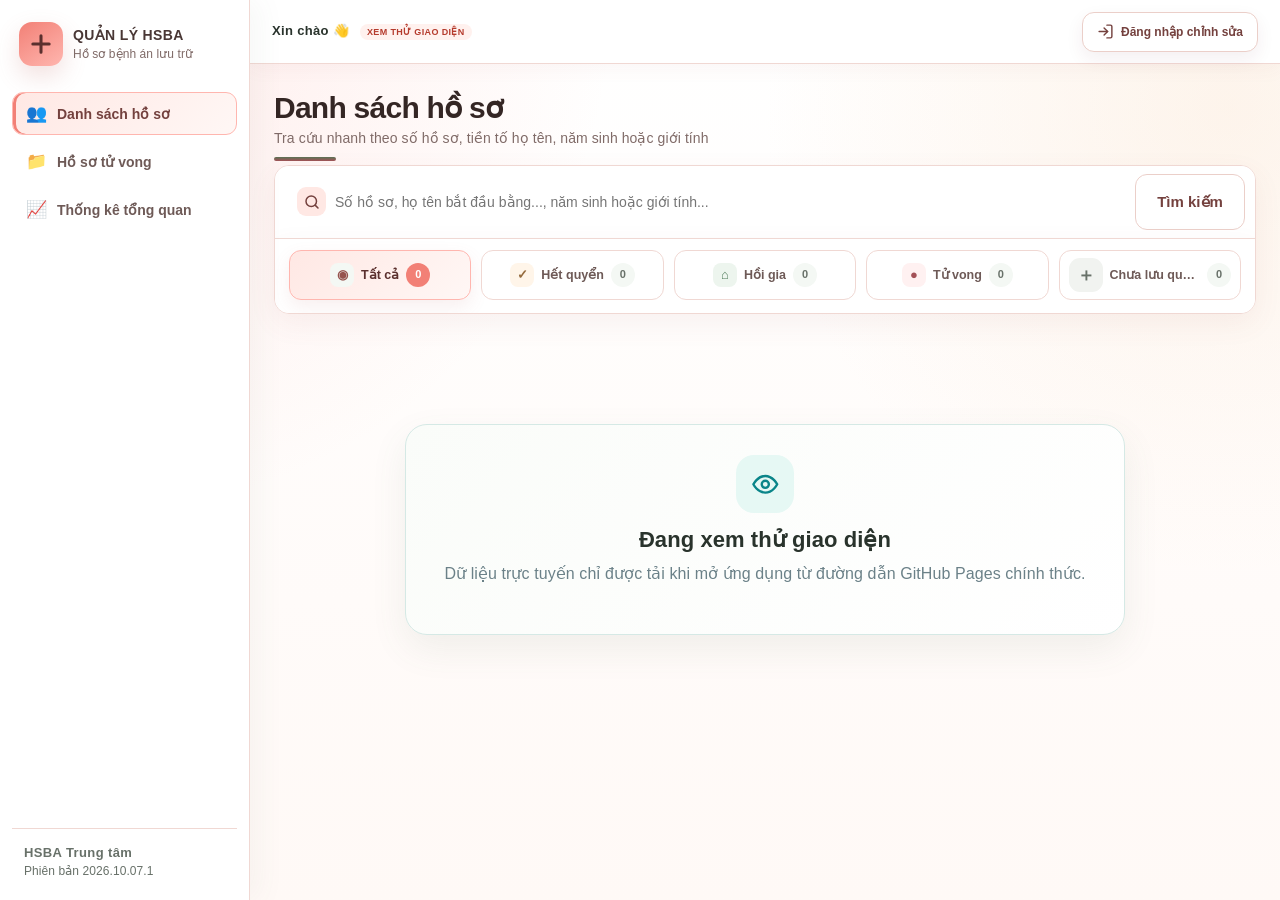
==== commit 09752da9: "sfsf" ====
--- a/index.html
+++ b/index.html
@@ -9,9 +9,9 @@
   <meta http-equiv="Pragma" content="no-cache">
   <meta http-equiv="Expires" content="0">
   <meta name="application-name" content="HSBA Trung tâm">
-  <meta name="version" content="2026.09.09.1">
+  <meta name="version" content="2026.10.07.1">
   <title>Hồ sơ bệnh án lưu trữ</title>
-  <link rel="manifest" href="./manifest.webmanifest?v=2026.09.09.1">
+  <link rel="manifest" href="./manifest.webmanifest?v=2026.10.07.1">
 
   <meta name="mobile-web-app-capable" content="yes">
   <meta name="apple-mobile-web-app-capable" content="yes">
@@ -8288,7 +8288,7 @@
   box-shadow:0 0 0 4px rgba(78,176,155,.14) !important;
 }
 
-/* ===== HSBA 2026.09.09.1 · TÊN HIỂN THỊ TÀI KHOẢN ===== */
+/* ===== HSBA 2026.10.07.1 · TÊN HIỂN THỊ TÀI KHOẢN ===== */
 .account-display-name-input {
   width: 210px;
   min-width: 180px;
@@ -8492,6 +8492,14 @@
   }
 }
 
+
+/* ===== HSBA 2026.10.07.1 · MULTI-FILE SCAN ===== */
+.book-file-list{display:flex;flex-direction:column;gap:8px;margin-top:9px}.book-file-list:empty{display:none}.book-file-item{display:grid;grid-template-columns:minmax(0,1fr) auto;gap:10px;align-items:center;padding:9px 10px;border:1px solid var(--border,#eadde3);border-radius:10px;background:#fff}.book-file-item .file-main{min-width:0}.book-file-item .file-name{display:block;font-weight:700;white-space:nowrap;overflow:hidden;text-overflow:ellipsis}.book-file-item .file-meta{display:block;margin-top:2px;font-size:.76rem;color:var(--muted,#76666e)}.book-file-item .file-actions{display:flex;align-items:center;gap:6px}.book-file-item .file-remove{width:34px;height:34px;border-radius:9px;border:1px solid #efcfd2;background:#fff7f7;color:#a45157;font-weight:900;cursor:pointer}.book-file-item .file-remove:hover{background:#fdebed}.book-file-item.marked-delete{opacity:.66;background:#fff5f5;border-style:dashed}.book-file-item.marked-delete .file-name{text-decoration:line-through}.book-file-item.marked-delete .file-remove{color:#3e7658;border-color:#cce2d5;background:#f5fbf7}.book-file-list.pending .book-file-item{background:#f9fbff}.book-file-section-label{margin-top:10px;font-size:.78rem;font-weight:800;color:var(--muted,#76666e);text-transform:uppercase;letter-spacing:.03em}.book-file-empty{padding:9px 10px;border:1px dashed var(--border,#eadde3);border-radius:10px;color:var(--muted,#76666e);font-size:.84rem}.book-file-links{display:flex;flex-direction:column;gap:5px;align-items:flex-start}.book-file-links .file-link{max-width:100%}.book-file-count{display:inline-flex;align-items:center;justify-content:center;min-width:22px;height:22px;padding:0 6px;border-radius:999px;background:#f5ecef;font-size:.72rem;font-weight:800}.file-cleanup-warning{margin-top:7px;color:#9a6a27;font-size:.8rem}
+@media(max-width:640px){.book-file-item{grid-template-columns:minmax(0,1fr) auto}.book-file-item .file-name{white-space:normal;word-break:break-word}}
+
+/* ===== HSBA 2026.10.07.1 · PRODUCTION UX/PERFORMANCE ===== */
+.storage-area-preview,.storage-suggestion{display:flex;flex-direction:column;gap:4px;padding:10px 12px;border:1px solid var(--border,#eadde3);border-radius:12px;background:#fff;margin-top:8px}.storage-area-preview span,.storage-suggestion span{font-size:.76rem;color:var(--muted,#7a6870);font-weight:700;text-transform:uppercase;letter-spacing:.03em}.storage-area-preview strong,.storage-suggestion strong{font-size:.94rem}.storage-suggestion small{color:var(--muted,#7a6870);line-height:1.35}.storage-suggestion.loading strong{opacity:.7}.storage-area-section{margin-top:14px}.storage-area-section>h4{margin:0 0 8px;font-size:.95rem}.storage-box-summary{display:flex;align-items:center;gap:10px;flex-wrap:wrap}.storage-box-summary .muted{color:var(--muted,#7a6870);font-size:.86rem}.storage-detail-btn{margin-left:auto}.storage-record-list.compact{display:none}.storage-record-list.compact.open{display:flex;margin-top:8px}.patient-card{padding-top:14px!important;padding-bottom:14px!important;min-height:0!important}.patient-info-grid{gap:6px 14px!important}.patient-status-row{margin-top:7px!important}.patient-card h3{margin-bottom:6px!important}.death-primary-table th,.death-primary-table td{vertical-align:top}.death-person strong{display:block}.death-person small,.death-secondary{color:var(--muted,#76666e);font-size:.78rem}.storage-location-inline{display:flex;flex-direction:column;gap:2px;white-space:nowrap}.dashboard-storage-cards{display:grid;grid-template-columns:repeat(2,minmax(0,1fr));gap:12px}.dashboard-storage-card{padding:14px;border:1px solid var(--border,#eadde3);border-radius:14px;background:#fff}.dashboard-storage-card h4{margin:0 0 8px}.dashboard-storage-card strong{font-size:1.35rem}.account-empty-compact{padding:10px 12px;border-radius:10px;background:#f7fbf8;color:#2f6e4c;font-weight:650}.auth-sync-public-btn{opacity:.8}.death-detail-row td{background:#fcfafb;font-size:.86rem}.death-detail-grid{display:grid;grid-template-columns:repeat(3,minmax(0,1fr));gap:8px 16px}.death-detail-grid span{display:block;color:var(--muted,#76666e);font-size:.75rem}.death-detail-grid strong{display:block;margin-top:2px}.death-expand-btn{white-space:nowrap}
+@media(max-width:900px){.dashboard-storage-cards{grid-template-columns:1fr}.death-primary-table thead{display:none}.death-primary-table,.death-primary-table tbody,.death-primary-table tr,.death-primary-table td{display:block;width:100%}.death-primary-table tr{border:1px solid var(--border,#eadde3);border-radius:12px;margin-bottom:10px;padding:8px}.death-primary-table td{border:0!important;padding:6px 8px!important}.death-detail-grid{grid-template-columns:1fr}.storage-detail-btn{margin-left:0}.patient-info-grid{grid-template-columns:repeat(2,minmax(0,1fr))!important}}
 </style>
 </head>
 
@@ -8546,7 +8554,7 @@
 
       <div class="sidebar-footer">
         <span>HSBA Trung tâm</span>
-        <small>Phiên bản 2026.09.09.1</small>
+        <small>Phiên bản 2026.10.07.1</small>
       </div>
     </aside>
 
@@ -8806,6 +8814,24 @@
 
         <label class="advanced-filter-item">
           <div class="advanced-filter-main">
+            <input type="radio" name="advancedStatus" value="transferred">
+            <span class="advanced-filter-choice-icon transfer">⇄</span>
+            <div><strong>Chuyển trung tâm</strong><small>Hồ sơ có trạng thái mới nhất là chuyển trung tâm</small></div>
+          </div>
+          <b data-adv-count="transferred">0</b>
+        </label>
+
+        <label class="advanced-filter-item">
+          <div class="advanced-filter-main">
+            <input type="radio" name="advancedStatus" value="other">
+            <span class="advanced-filter-choice-icon other">…</span>
+            <div><strong>Khác</strong><small>Hồ sơ có trạng thái kết thúc khác</small></div>
+          </div>
+          <b data-adv-count="other">0</b>
+        </label>
+
+        <label class="advanced-filter-item">
+          <div class="advanced-filter-main">
             <input type="radio" name="advancedStatus" value="empty">
             <span class="advanced-filter-choice-icon no-book">＋</span>
             <div><strong>Chưa lưu quyển</strong><small>Hồ sơ cá nhân đã tạo nhưng chưa nhập quyển lưu trữ</small></div>
@@ -8885,6 +8911,8 @@
       <input type="hidden" name="soHoSo">
       <input type="hidden" name="originalQuyenSo">
       <input type="hidden" name="existingFileUrl">
+        <input type="hidden" name="existingFileId">
+        <input type="hidden" name="existingFileName">
 
       <div class="form-grid two-columns book-form-grid">
         <div class="form-field">
@@ -8963,11 +8991,22 @@
         <div class="form-field">
           <label for="bookViTriSo">Vị trí số</label>
           <input id="bookViTriSo" name="viTriSo" type="number" min="1" step="1" inputmode="numeric" required placeholder="Ví dụ: 10">
-          <small class="field-hint">Mỗi vị trí chỉ được lưu 01 quyển. Hệ thống sẽ chặn nếu Thùng + Vị trí đã được sử dụng.</small>
+          <small class="field-hint">Mỗi vị trí chỉ được lưu 01 quyển trong cùng khu. Hệ thống chặn khi trùng Khu + Thùng + Vị trí.</small>
         </div>
 
+        <div id="storageAreaPreview" class="storage-area-preview full-span" aria-live="polite">
+          <span>Khu lưu trữ</span>
+          <strong>Chọn trạng thái để xác định khu lưu trữ</strong>
+        </div>
+
+        <div id="storageSuggestion" class="storage-suggestion full-span" aria-live="polite">
+          <span>Gợi ý vị trí tiếp theo</span>
+          <strong>Chọn trạng thái để nhận gợi ý</strong>
+          <small>Gợi ý chỉ để hỗ trợ. Thùng và Vị trí vẫn có thể chỉnh theo thực tế.</small>
+        </div>
+
         <div id="storageLocationPreview" class="storage-location-preview full-span">
-          <span><svg class="ui-icon" aria-hidden="true" focusable="false"><use href="#i-box"></use></svg> Vị trí lưu</span>
+          <span><svg class="ui-icon" aria-hidden="true" focusable="false"><use href="#i-box"></use></svg> Vị trí sẽ lưu</span>
           <strong>Chưa chọn thùng và vị trí</strong>
         </div>
 
@@ -9018,9 +9057,11 @@
 
         <div class="form-field full-span">
           <label for="bookFile">File scan hoặc hình ảnh</label>
-          <input id="bookFile" name="file" type="file" accept=".pdf,.jpg,.jpeg,.png,.webp,.heic,.heif,application/pdf,image/jpeg,image/png,image/webp,image/heic,image/heif">
-          <small class="field-hint">PDF, JPG, PNG, WEBP, HEIC/HEIF; tối đa 20 MB. Hồ sơ tử vong bắt buộc phải có file.</small>
+          <input id="bookFile" name="file" type="file" multiple accept=".pdf,.jpg,.jpeg,.png,.webp,.heic,.heif,application/pdf,image/jpeg,image/png,image/webp,image/heic,image/heif">
+          <small class="field-hint">Có thể chọn nhiều file. Mỗi file tối đa 20 MB. File đã có chỉ bị xóa khi bấm dấu ✕ và lưu thành công.</small>
           <span id="existingFileNotice" class="existing-file-notice hidden"></span>
+          <div id="bookExistingFiles" class="book-file-list" aria-live="polite"></div>
+          <div id="bookPendingFiles" class="book-file-list pending" aria-live="polite"></div>
         </div>
 
         <div class="form-field full-span">
@@ -9210,7 +9251,7 @@
 
   <script>
     (() => {
-      const currentVersion = document.querySelector('meta[name="version"]')?.content || '2026.09.09.1';
+      const currentVersion = document.querySelector('meta[name="version"]')?.content || '2026.10.07.1';
       const banner = () => document.getElementById('appUpdateBanner');
       const updateText = () => document.getElementById('appUpdateText');
       let registration = null;
@@ -9237,14 +9278,13 @@
 
       async function checkLatestVersion() {
         try {
-          const response = await fetch(`./index.html?__hsba_version_check=${Date.now()}`, {
+          const response = await fetch(`./version.json?__hsba_version_check=${Date.now()}`, {
             cache: 'no-store',
             headers: { 'Cache-Control': 'no-cache' }
           });
           if (!response.ok) return;
-          const html = await response.text();
-          const match = html.match(/<meta\s+name=["']version["']\s+content=["']([^"']+)["']/i);
-          const remoteVersion = String(match?.[1] || '').trim();
+          const payload = await response.json();
+          const remoteVersion = String(payload?.version || '').trim();
           if (remoteVersion && remoteVersion !== currentVersion) {
             showUpdateNotice(remoteVersion);
             registration?.update?.().catch(() => {});
@@ -9387,8 +9427,10 @@
         remove,
         query,
         orderByChild,
+        orderByKey,
         equalTo,
         startAt,
+        startAfter,
         endAt,
         endBefore,
         limitToFirst,
@@ -9405,13 +9447,16 @@
       OWNER_EMAIL: 'thanhbds2011@gmail.com',
       ACCESS_REQUEST_PATH: 'hsbaYeuCauDangKy',
       STORAGE_INDEX_PATH: 'hsbaViTriLuuTru',
+      FILE_CLEANUP_QUEUE_PATH: 'hsbaFileChoXoa',
 
       // Apps Script này chỉ dùng upload Google Drive; cấp quyền HSBA không còn phụ thuộc Apps Script/Google Sheet.
       DRIVE_UPLOAD_URL:
         'https://script.google.com/macros/s/AKfycbwTuGwnLDDDE7sUi2Isy4W_TwvboLaC-Qo7g5QqueSSS0Z_Mo8UxaTBq8eGaI6ax9Mz/exec',
 
       MAX_UPLOAD_BYTES: 20 * 1024 * 1024,
-      PUBLIC_SCHEMA_VERSION: 1,
+      PUBLIC_SCHEMA_VERSION: 3,
+      STORAGE_RESERVATION_TTL_MS: 2 * 60 * 1000,
+      DEATH_PAGE_SIZE: 50,
 
       // Giai đoạn 5: danh sách hồ sơ được tải theo trang thay vì tải toàn bộ.
       PATIENT_PAGE_SIZE: 50,
@@ -10876,7 +10921,7 @@
           );
         }
 
-        if (!['admin', 'editor'].includes(state.currentRole)) {
+        if (state.currentRole !== 'admin') {
           throw new Error(
             'Tài khoản hiện tại không có quyền cập nhật danh mục xem.'
           );
@@ -12316,11 +12361,9 @@
       });
     }
 
-    if (document.readyState === 'loading') {
-      document.addEventListener('DOMContentLoaded', startHsbaApp, { once: true });
-    } else {
-      startHsbaApp();
-    }
+    // Khởi động được thực hiện ở cuối module, sau khi toàn bộ production override
+    // đã được gán. Điều này bảo đảm bindEvents/submitBook/updateBookStatusFields
+    // sử dụng đúng implementation cuối cùng thay vì giữ reference của bản cũ.
 
     async function init() {
       bindEvents();
@@ -13656,19 +13699,24 @@
 
     function renderStats() {
       const stats = state.stats || {};
+      const storageStats = state.storageStats || {};
+      const useStorageStats = state.storageStatsLoaded === true;
+      const metric = (primary, fallback) => {
+        if (useStorageStats && primary !== undefined && primary !== null && Number.isFinite(Number(primary))) return Number(primary);
+        return Number(fallback) || 0;
+      };
       const totalPatients = Number(stats.tongDoiTuong) || 0;
-      const totalBooks = Number(stats.tongQuyenHoSo) || 0;
-      const finishedBooks = Number(stats.hoSoHetQuyen) || 0;
-      const returnedBooks = Number(stats.hoSoHoiGia) || 0;
-      const deathBooks = Number(stats.hoSoTuVong) || 0;
-      const transferredBooks = Number(stats.hoSoChuyenTrungTam) || Number(state.storageStats?.transferredBooks) || 0;
-      const otherBooks = Number(stats.hoSoKhac) || Number(state.storageStats?.otherBooks) || 0;
-      const scannedBooks = Number(stats.hoSoCoFile) || 0;
-      const unscannedBooks = Number(stats.hoSoChuaFile) || 0;
+      const totalBooks = metric(storageStats.totalBooks, stats.tongQuyenHoSo);
+      const finishedBooks = metric(storageStats.finishedBooks, stats.hoSoHetQuyen);
+      const returnedBooks = metric(storageStats.returnedBooks, stats.hoSoHoiGia);
+      const deathBooks = metric(storageStats.deathBooks, stats.hoSoTuVong);
+      const transferredBooks = metric(storageStats.transferredBooks, stats.hoSoChuyenTrungTam);
+      const otherBooks = metric(storageStats.otherBooks, stats.hoSoKhac);
+      const scannedBooks = metric(storageStats.scannedBooks, stats.hoSoCoFile);
+      const unscannedBooks = Math.max(0,totalBooks-scannedBooks);
       const scanRate = totalBooks ? Math.round(scannedBooks / totalBooks * 100) : 0;
       const averageBooks = totalPatients ? (totalBooks / totalPatients).toFixed(1) : '0';
       const rate = value => totalBooks ? Math.round(value / totalBooks * 100) : 0;
-      const storageStats = state.storageStats || {};
       const totalBoxes = Number(storageStats.totalBoxes) || 0;
       const structuredBooks = Number(storageStats.structuredBooks) || 0;
       const unstructuredBooks = Number(storageStats.unstructuredBooks) || 0;
@@ -13712,7 +13760,7 @@
           </article>
         </div>
         ${storageInventoryPanelHtml(storageStats)}
-        ${documentInventoryStatsPanelHtml(inventoryStats)}
+        ${documentInventoryStatsPanelHtml(inventoryStats, totalBooks)}
         <div class="dashboard-alerts">
           <article class="dashboard-alert ${unscannedBooks ? 'warning' : 'success'}"><div class="dashboard-alert-icon">${uiIcon(unscannedBooks ? 'warning' : 'check')}</div><div><strong>${unscannedBooks ? `${unscannedBooks} quyển chưa có file` : 'Đã hoàn tất file số hóa'}</strong><p>${unscannedBooks ? 'Cần tiếp tục bổ sung file scan hoặc hình ảnh.' : 'Tất cả quyển hiện có đều đã đính kèm file.'}</p></div></article>
           <article class="dashboard-alert ${deathBooks ? '' : 'success'}"><div class="dashboard-alert-icon">${uiIcon(deathBooks ? 'folder' : 'check')}</div><div><strong>${deathBooks ? `${deathBooks} quyển thuộc hồ sơ tử vong` : 'Chưa có hồ sơ tử vong'}</strong><p>Danh mục tử vong có thể lọc theo năm và nơi tử vong.</p></div></article>
@@ -13729,10 +13777,12 @@
       renderStorageInventoryRows();
     }
 
-    function documentInventoryStatsPanelHtml(inventoryStats = {}) {
+    function documentInventoryStatsPanelHtml(inventoryStats = {}, knownTotalBooks = 0) {
       const inventoriedBooks = Number(inventoryStats.inventoriedBooks) || 0;
-      const unInventoriedBooks = Number(inventoryStats.unInventoriedBooks) || 0;
-      const totalBooks = inventoriedBooks + unInventoriedBooks;
+      const recordedUnInventoriedBooks = Number(inventoryStats.unInventoriedBooks) || 0;
+      const totalBooks = Math.max(Number(knownTotalBooks) || 0, inventoriedBooks + recordedUnInventoriedBooks);
+      const unknownInventoryBooks = Math.max(0, totalBooks - inventoriedBooks - recordedUnInventoriedBooks);
+      const unInventoriedBooks = recordedUnInventoriedBooks + unknownInventoryBooks;
       const completionRate = totalBooks ? Math.round(inventoriedBooks / totalBooks * 100) : 0;
 
       return `
@@ -13752,9 +13802,11 @@
               </div>`).join('')}
           </div>
           <p class="inventory-stat-note${unInventoriedBooks ? ' warning' : ''}">
-            ${unInventoriedBooks
-              ? `⚠ Còn ${unInventoriedBooks} quyển cũ chưa kiểm kê đủ 5 thành phần giấy tờ.`
-              : '✓ Tất cả quyển hiện có đã được kiểm kê thành phần giấy tờ.'}
+            ${totalBooks === 0
+              ? 'Chưa có quyển hồ sơ để thống kê thành phần giấy tờ.'
+              : (unInventoriedBooks
+                ? `⚠ Còn ${unInventoriedBooks} quyển chưa kiểm kê đủ 5 thành phần giấy tờ.`
+                : '✓ Tất cả quyển hiện có đã được kiểm kê thành phần giấy tờ.')}
           </p>
         </article>`;
     }
@@ -14336,6 +14388,8 @@
           hoSoHetQuyen: Number(state.storageStats.finishedBooks) || 0,
           hoSoHoiGia: Number(state.storageStats.returnedBooks) || 0,
           hoSoTuVong: Number(state.storageStats.deathBooks) || 0,
+          hoSoChuyenTrungTam: Number(state.storageStats.transferredBooks) || 0,
+          hoSoKhac: Number(state.storageStats.otherBooks) || 0,
           hoSoCoFile: scannedBooks,
           hoSoChuaFile: Math.max(0, totalBooks - scannedBooks)
         };
@@ -15140,7 +15194,8 @@
       const rows = [];
       const booksRoot = await readBooksRootCached();
 
-      patients.forEach(patient => {
+      for (let patientIndex = 0; patientIndex < patients.length; patientIndex += 1) {
+        const patient = patients[patientIndex];
         const patientId =
           patient['_FIREBASE_ID'] ||
           firebaseKey(patient['SỐ HỒ SƠ']);
@@ -15159,15 +15214,16 @@
           );
 
         if (!books.length) {
-          rows.push({
-            patient,
-            book: null
-          });
-          return;
+          rows.push({ patient, book: null });
+        } else {
+          books.forEach(book => rows.push({ patient, book }));
         }
 
-        books.forEach(book => rows.push({ patient, book }));
-      });
+        // Nhường event loop theo lô để report lớn không khóa giao diện quá lâu.
+        if (patientIndex > 0 && patientIndex % 100 === 0) {
+          await new Promise(resolve => setTimeout(resolve, 0));
+        }
+      }
 
       return rows;
     }
@@ -15239,7 +15295,7 @@
           sheet.headerFooter.oddFooter =
             '&LHSBA Trung tâm&CTrang &P / &N&RNgày xuất: &D';
 
-          const totalColumns = 23;
+          const totalColumns = 24;
           sheet.mergeCells(1, 1, 1, totalColumns);
           sheet.getCell('A1').value =
             'BÁO CÁO DANH MỤC HỒ SƠ BỆNH ÁN LƯU TRỮ';
@@ -15303,6 +15359,7 @@
             'Nội dung khác',
             'Nơi tử vong',
             'Nguyên nhân tử vong',
+            'Khu lưu trữ',
             'Thùng số',
             'Vị trí số',
             'Tờ chăm sóc',
@@ -15376,6 +15433,7 @@
               book && status === CONFIG.STATUS.TU_VONG
                 ? excelSafeText(book['NGUYÊN NHÂN TỬ VONG'])
                 : '',
+              book ? excelSafeText(book['KHU LƯU TRỮ'] || '') : '',
               book ? Number(book['THÙNG SỐ']) || '' : '',
               book ? Number(book['VỊ TRÍ SỐ']) || '' : '',
               book ? Number(book['SỐ TỜ CHĂM SÓC']) || 0 : '',
@@ -15391,7 +15449,7 @@
               cell.font = { name: 'Arial', size: 9 };
               cell.alignment = {
                 vertical: 'middle',
-                horizontal: [1, 4, 5, 6, 7, 8, 10, 11, 12, 16, 17, 18, 19, 20, 21, 22, 23]
+                horizontal: [1, 4, 5, 6, 7, 8, 10, 11, 12, 17, 18, 19, 20, 21, 22, 23, 24]
                   .includes(columnNumber)
                   ? 'center'
                   : 'left',
@@ -15449,8 +15507,8 @@
 
           const widths = [
             6, 13, 25, 10, 10, 9, 12, 12, 22, 12,
-            12, 15, 30, 20, 30, 9, 9, 11, 11, 12,
-            13, 13, 12
+            12, 15, 30, 20, 30, 20, 9, 9, 11, 11,
+            12, 13, 13, 12
           ];
           widths.forEach((width, index) => {
             sheet.getColumn(index + 1).width = width;
@@ -15533,7 +15591,7 @@
           });
 
           sheet.pageSetup.printArea =
-            `A1:T${sheet.rowCount}`;
+            `A1:X${sheet.rowCount}`;
 
           const buffer = await workbook.xlsx.writeBuffer();
           const blob = new Blob(
@@ -15637,6 +15695,2035 @@
     }
 
 
+    /* =====================================================================
+     * HSBA 2026.10.07.1 · PRODUCTION HARDENING
+     * - Hai khu lưu trữ độc lập
+     * - Gợi ý vị trí không full-scan
+     * - Public schema v2 nhẹ hơn
+     * - Death terminal rule / one death book
+     * - File replacement lifecycle
+     * - Pagination/filter/realtime/session hardening
+     * ===================================================================== */
+
+    const HSBA_STORAGE_AREA = Object.freeze({
+      CHUNG: 'CHUNG',
+      TU_VONG: 'TU_VONG'
+    });
+
+    function storageAreaFromStatus20260910(status) {
+      return normalizeRecordStatus(status) === CONFIG.STATUS.TU_VONG
+        ? HSBA_STORAGE_AREA.TU_VONG
+        : HSBA_STORAGE_AREA.CHUNG;
+    }
+
+    function normalizeStorageArea20260910(value, status = '') {
+      const area = String(value || '').trim().toUpperCase();
+      if (area === HSBA_STORAGE_AREA.CHUNG || area === HSBA_STORAGE_AREA.TU_VONG) {
+        return area;
+      }
+      return storageAreaFromStatus20260910(status);
+    }
+
+    function storageAreaLabel20260910(area) {
+      return normalizeStorageArea20260910(area) === HSBA_STORAGE_AREA.TU_VONG
+        ? 'Kho hồ sơ tử vong'
+        : 'Kho hồ sơ chung';
+    }
+
+    function storageAreaKeyPrefix20260910(area) {
+      return normalizeStorageArea20260910(area) === HSBA_STORAGE_AREA.TU_VONG
+        ? 'tuvong'
+        : 'chung';
+    }
+
+    function storageBoxKey20260910(box) {
+      return `t_${String(Number(box) || 0).padStart(6, '0')}`;
+    }
+
+    function legacyStorageLocationKey20260910(thungSo, viTriSo) {
+      const box = Number(thungSo);
+      const position = Number(viTriSo);
+      if (!Number.isInteger(box) || box < 1 || !Number.isInteger(position) || position < 1) return '';
+      return `t_${String(box).padStart(6, '0')}_v_${String(position).padStart(6, '0')}`;
+    }
+
+    storageLocationLabel = function storageLocationLabel20260910(areaOrBox, boxOrPosition, maybePosition) {
+      const hasArea = arguments.length >= 3;
+      const area = hasArea ? normalizeStorageArea20260910(areaOrBox) : '';
+      const box = Number(hasArea ? boxOrPosition : areaOrBox);
+      const position = Number(hasArea ? maybePosition : boxOrPosition);
+      if (!Number.isInteger(box) || box < 1 || !Number.isInteger(position) || position < 1) return '';
+      const basic = `Thùng ${box} - Vị trí ${position}`;
+      return area ? `${storageAreaLabel20260910(area)} · ${basic}` : basic;
+    };
+
+    storageLocationKey = function storageLocationKey20260910(areaOrBox, boxOrPosition, maybePosition) {
+      const hasArea = arguments.length >= 3;
+      const area = hasArea ? normalizeStorageArea20260910(areaOrBox) : '';
+      const box = Number(hasArea ? boxOrPosition : areaOrBox);
+      const position = Number(hasArea ? maybePosition : boxOrPosition);
+      if (!Number.isInteger(box) || box < 1 || !Number.isInteger(position) || position < 1) return '';
+      if (!area) return legacyStorageLocationKey20260910(box, position);
+      return `${storageAreaKeyPrefix20260910(area)}_t_${String(box).padStart(6, '0')}_v_${String(position).padStart(6, '0')}`;
+    };
+
+    parseStorageLocation = function parseStorageLocation20260910(source = {}) {
+      const status = source.trangThai ?? source['TRẠNG THÁI HIỆN TẠI'] ?? '';
+      const storageArea = normalizeStorageArea20260910(
+        source.storageArea ?? source['KHU LƯU TRỮ'] ?? source['_STORAGE_AREA'],
+        status
+      );
+      const directBox = Number(source.thungSo ?? source['THÙNG SỐ']);
+      const directPosition = Number(source.viTriSo ?? source['VỊ TRÍ SỐ']);
+
+      if (Number.isInteger(directBox) && directBox >= 1 && Number.isInteger(directPosition) && directPosition >= 1) {
+        return {
+          storageArea,
+          storageAreaLabel: storageAreaLabel20260910(storageArea),
+          thungSo: directBox,
+          viTriSo: directPosition,
+          label: storageLocationLabel(storageArea, directBox, directPosition),
+          structured: true
+        };
+      }
+
+      const legacy = String(source.maLuuTru ?? source['MÃ SỐ LƯU TRỮ'] ?? '').trim();
+      const normalized = normalizeStorageText(legacy);
+      const boxMatch = normalized.match(/thung\s*(?:so\s*)?(\d+)/);
+      const positionMatch = normalized.match(/vi\s*tri\s*(?:so\s*)?(\d+)/);
+      const parsedBox = boxMatch ? Number(boxMatch[1]) : 0;
+      const parsedPosition = positionMatch ? Number(positionMatch[1]) : 0;
+
+      if (Number.isInteger(parsedBox) && parsedBox >= 1 && Number.isInteger(parsedPosition) && parsedPosition >= 1) {
+        return {
+          storageArea,
+          storageAreaLabel: storageAreaLabel20260910(storageArea),
+          thungSo: parsedBox,
+          viTriSo: parsedPosition,
+          label: storageLocationLabel(storageArea, parsedBox, parsedPosition),
+          structured: false
+        };
+      }
+
+      return {
+        storageArea,
+        storageAreaLabel: storageAreaLabel20260910(storageArea),
+        thungSo: 0,
+        viTriSo: 0,
+        label: legacy,
+        structured: false
+      };
+    };
+
+    findStorageLocationConflict = function findStorageLocationConflict20260910(
+      booksRoot,
+      storageArea,
+      thungSo,
+      viTriSo,
+      ignorePatientId = '',
+      ignoreBookKey = ''
+    ) {
+      const targetArea = normalizeStorageArea20260910(storageArea);
+      const targetBox = Number(thungSo);
+      const targetPosition = Number(viTriSo);
+      for (const [patientId, patientBooks] of Object.entries(booksRoot || {})) {
+        if (!patientBooks || typeof patientBooks !== 'object') continue;
+        for (const [candidateBookKey, book] of Object.entries(patientBooks)) {
+          if (!book || typeof book !== 'object') continue;
+          if (patientId === ignorePatientId && candidateBookKey === ignoreBookKey) continue;
+          const storage = parseStorageLocation(book);
+          if (
+            storage.storageArea === targetArea &&
+            Number(storage.thungSo) === targetBox &&
+            Number(storage.viTriSo) === targetPosition
+          ) {
+            return {
+              patientId,
+              bookKey: candidateBookKey,
+              soHoSo: String(book.soHoSo || ''),
+              quyenSo: Number(book.quyenSo) || 0,
+              storageArea: targetArea,
+              thungSo: targetBox,
+              viTriSo: targetPosition
+            };
+          }
+        }
+      }
+      return null;
+    };
+
+    storageConflictMessage = function storageConflictMessage20260910(conflict, storageArea, thungSo, viTriSo) {
+      const location = storageLocationLabel(storageArea, thungSo, viTriSo);
+      if (!conflict) return `${location} vừa được sử dụng. Vui lòng chọn vị trí khác.`;
+      const recordLabel = conflict.soHoSo ? `hồ sơ ${conflict.soHoSo}` : 'một hồ sơ khác';
+      const bookLabel = conflict.quyenSo ? `, quyển ${conflict.quyenSo}` : '';
+      return `${location} đã được sử dụng bởi ${recordLabel}${bookLabel}. Vui lòng chọn vị trí khác trong cùng khu lưu trữ.`;
+    };
+
+    const originalPatientToUi20260910 = patientToUi;
+    patientToUi = function patientToUi20260910(id, patient = {}) {
+      return {
+        ...originalPatientToUi20260910(id, patient),
+        '_VỊ TRÍ GẦN NHẤT': String(patient.viTriLuuTruGanNhat || ''),
+        '_STORAGE_AREA': String(patient.storageAreaGanNhat || '')
+      };
+    };
+
+    bookToUi = function bookToUi20260910(patient, book = {}) {
+      const storage = parseStorageLocation(book);
+      const inventory = documentInventoryFromSource(book);
+      return {
+        'SỐ HỒ SƠ': patient.soHoSo || '',
+        'HỌ VÀ TÊN': formatVietnamesePersonName(patient.hoTen || ''),
+        'NĂM SINH': patient.namSinh || '',
+        'GIỚI TÍNH': patient.gioiTinh || '',
+        'FILE ĐÍNH KÈM': book.fileDinhKem || book.fileUrl || '',
+        'FILE ID': book.fileId || '',
+        'TÊN FILE': book.fileName || '',
+        'QUYỂN SỐ': Number(book.quyenSo) || 0,
+        'NGÀY BẮT ĐẦU': book.ngayBatDau || '',
+        'NGÀY KẾT THÚC': book.ngayKetThuc || '',
+        'TRẠNG THÁI HIỆN TẠI': normalizeRecordStatus(book.trangThai),
+        'NƠI TỬ VONG': book.noiTuVong || '',
+        'NGUYÊN NHÂN TỬ VONG': book.nguyenNhanTuVong || '',
+        'NGÀY HỒI GIA': book.ngayHoiGia || '',
+        'NGÀY TỬ VONG': book.ngayTuVong || (normalizeRecordStatus(book.trangThai) === CONFIG.STATUS.TU_VONG ? book.ngayKetThuc || '' : ''),
+        'NGÀY CHUYỂN TRUNG TÂM': book.ngayChuyenTrungTam || '',
+        'NỘI DUNG KHÁC': book.noiDungKhac || '',
+        'KHU LƯU TRỮ': storage.storageAreaLabel,
+        '_STORAGE_AREA': storage.storageArea,
+        'THÙNG SỐ': storage.thungSo || '',
+        'VỊ TRÍ SỐ': storage.viTriSo || '',
+        'MÃ SỐ LƯU TRỮ': storage.label || book.maLuuTru || '',
+        'SỐ TỜ CHĂM SÓC': inventory.soToChamSoc,
+        'SỐ TỜ ĐIỀU TRỊ': inventory.soToDieuTri,
+        'SỐ PHIẾU TRUYỀN DỊCH': inventory.soPhieuTruyenDich,
+        'SỐ PHIẾU ĐÁNH GIÁ TÉ NGÃ': inventory.soPhieuDanhGiaTeNga,
+        'SỐ PHIẾU ĐÁNH GIÁ LOÉT TÌ ĐÈ': inventory.soPhieuDanhGiaLoetTiDe,
+        'TỔNG SỐ GIẤY TỜ': inventory.total,
+        '_ĐÃ KIỂM KÊ GIẤY TỜ': inventory.complete,
+        'GHI CHÚ': book.ghiChu || '',
+        '_LEGACY_STATUS': book.trangThai || ''
+      };
+    };
+
+    deathToUi = function deathToUi20260910(item = {}) {
+      const storage = parseStorageLocation({ ...item, trangThai: CONFIG.STATUS.TU_VONG });
+      const inventory = documentInventoryFromSource(item);
+      return {
+        'SỐ HỒ SƠ': item.soHoSo || '',
+        'HỌ VÀ TÊN': formatVietnamesePersonName(item.hoTen || ''),
+        'NĂM SINH': item.namSinh || '',
+        'GIỚI TÍNH': item.gioiTinh || '',
+        'QUYỂN SỐ': Number(item.quyenSo) || 0,
+        'NGÀY KẾT THÚC': item.ngayKetThuc || '',
+        'NGÀY TỬ VONG': item.ngayTuVong || item.ngayKetThuc || '',
+        'NĂM TỬ VONG': Number(item.namTuVong) || Number(String(item.ngayTuVong || item.ngayKetThuc || '').slice(0, 4)) || '',
+        'NƠI TỬ VONG': item.noiTuVong || '',
+        'NGUYÊN NHÂN TỬ VONG': item.nguyenNhanTuVong || '',
+        'KHU LƯU TRỮ': storage.storageAreaLabel,
+        '_STORAGE_AREA': storage.storageArea,
+        'THÙNG SỐ': storage.thungSo || '',
+        'VỊ TRÍ SỐ': storage.viTriSo || '',
+        'MÃ SỐ LƯU TRỮ': storage.label || item.maLuuTru || '',
+        'SỐ TỜ CHĂM SÓC': inventory.soToChamSoc,
+        'SỐ TỜ ĐIỀU TRỊ': inventory.soToDieuTri,
+        'SỐ PHIẾU TRUYỀN DỊCH': inventory.soPhieuTruyenDich,
+        'SỐ PHIẾU ĐÁNH GIÁ TÉ NGÃ': inventory.soPhieuDanhGiaTeNga,
+        'SỐ PHIẾU ĐÁNH GIÁ LOÉT TÌ ĐÈ': inventory.soPhieuDanhGiaLoetTiDe,
+        'TỔNG SỐ GIẤY TỜ': inventory.total,
+        '_ĐÃ KIỂM KÊ GIẤY TỜ': inventory.complete,
+        'FILE ĐÍNH KÈM': item.fileDinhKem || item.fileUrl || ''
+      };
+    };
+
+    publicBookFromSource = function publicBookFromSource20260910(book = {}) {
+      const inventory = documentInventoryFromSource(book);
+      const storage = parseStorageLocation(book);
+      return {
+        soHoSo: String(book.soHoSo || ''),
+        quyenSo: Number(book.quyenSo) || 0,
+        ngayBatDau: String(book.ngayBatDau || ''),
+        ngayKetThuc: String(book.ngayKetThuc || ''),
+        trangThai: normalizeRecordStatus(book.trangThai),
+        ngayHoiGia: normalizeRecordStatus(book.trangThai) === CONFIG.STATUS.HOI_GIA ? String(book.ngayHoiGia || '') : '',
+        ngayTuVong: normalizeRecordStatus(book.trangThai) === CONFIG.STATUS.TU_VONG ? String(book.ngayTuVong || book.ngayKetThuc || '') : '',
+        ngayChuyenTrungTam: normalizeRecordStatus(book.trangThai) === CONFIG.STATUS.CHUYEN_TRUNG_TAM ? String(book.ngayChuyenTrungTam || '') : '',
+        storageArea: storage.storageArea,
+        thungSo: Number(storage.thungSo) || 0,
+        viTriSo: Number(storage.viTriSo) || 0,
+        maLuuTru: storage.label || '',
+        soToChamSoc: Number(inventory.soToChamSoc) || 0,
+        soToDieuTri: Number(inventory.soToDieuTri) || 0,
+        soPhieuTruyenDich: Number(inventory.soPhieuTruyenDich) || 0,
+        soPhieuDanhGiaTeNga: Number(inventory.soPhieuDanhGiaTeNga) || 0,
+        soPhieuDanhGiaLoetTiDe: Number(inventory.soPhieuDanhGiaLoetTiDe) || 0,
+        tongSoGiayTo: Number(inventory.total) || 0,
+        updatedAt: Number(book.updatedAt) || Date.now()
+      };
+    };
+
+    publicPatientFromSource = function publicPatientFromSource20260910(patient = {}, bookMap = {}) {
+      const summaryBooks = Object.values(bookMap || {}).filter(Boolean);
+      const normalizedBooks = summaryBooks.map(book => ({ ...book, normalizedStatus: normalizeRecordStatus(book.trangThai) }));
+      const latest = [...normalizedBooks].sort((a, b) => {
+        const q = Number(b.quyenSo || 0) - Number(a.quyenSo || 0);
+        if (q) return q;
+        return String(b.ngayKetThuc || b.ngayBatDau || '').localeCompare(String(a.ngayKetThuc || a.ngayBatDau || ''));
+      })[0] || null;
+      const latestStorage = latest ? parseStorageLocation(latest) : null;
+      return {
+        soHoSo: String(patient.soHoSo || ''),
+        hoTen: formatVietnamesePersonName(patient.hoTen || ''),
+        hoTenTimKiem: String(patient.hoTenTimKiem || normalize(patient.hoTen || '')),
+        namSinh: Number(patient.namSinh) || 0,
+        gioiTinh: String(patient.gioiTinh || ''),
+        tongSoQuyen: summaryBooks.length || Number(patient.tongSoQuyen) || 0,
+        trangThaiHienTai: latest?.normalizedStatus || normalizeRecordStatus(patient.trangThaiHienTai),
+        soQuyenHetQuyen: normalizedBooks.length ? normalizedBooks.filter(book => book.normalizedStatus === CONFIG.STATUS.HET_QUYEN).length : Number(patient.soQuyenHetQuyen ?? patient.soQuyenDaLuuKho) || 0,
+        soQuyenHoiGia: normalizedBooks.length ? normalizedBooks.filter(book => book.normalizedStatus === CONFIG.STATUS.HOI_GIA).length : Number(patient.soQuyenHoiGia) || 0,
+        soQuyenTuVong: normalizedBooks.length ? normalizedBooks.filter(book => book.normalizedStatus === CONFIG.STATUS.TU_VONG).length : Number(patient.soQuyenTuVong) || 0,
+        soQuyenChuyenTrungTam: normalizedBooks.length ? normalizedBooks.filter(book => book.normalizedStatus === CONFIG.STATUS.CHUYEN_TRUNG_TAM).length : Number(patient.soQuyenChuyenTrungTam) || 0,
+        soQuyenKhac: normalizedBooks.length ? normalizedBooks.filter(book => book.normalizedStatus === CONFIG.STATUS.KHAC).length : Number(patient.soQuyenKhac) || 0,
+        soQuyenCoFile: normalizedBooks.length ? normalizedBooks.filter(book => String(book.fileDinhKem || book.fileUrl || '').trim()).length : Number(patient.soQuyenCoFile) || 0,
+        storageAreaGanNhat: latestStorage?.storageArea || String(patient.storageAreaGanNhat || ''),
+        viTriLuuTruGanNhat: latestStorage?.label || String(patient.viTriLuuTruGanNhat || ''),
+        updatedAt: Number(patient.updatedAt) || Date.now()
+      };
+    };
+
+    function publicDeathFromSources20260910(patient = {}, deathBook = {}) {
+      const storage = parseStorageLocation({ ...deathBook, trangThai: CONFIG.STATUS.TU_VONG });
+      return {
+        soHoSo: String(patient.soHoSo || deathBook.soHoSo || ''),
+        hoTen: formatVietnamesePersonName(patient.hoTen || deathBook.hoTen || ''),
+        namSinh: Number(patient.namSinh || deathBook.namSinh) || 0,
+        gioiTinh: String(patient.gioiTinh || deathBook.gioiTinh || ''),
+        quyenSo: Number(deathBook.quyenSo) || 0,
+        ngayKetThuc: String(deathBook.ngayKetThuc || ''),
+        ngayTuVong: String(deathBook.ngayTuVong || deathBook.ngayKetThuc || ''),
+        namTuVong: Number(String(deathBook.ngayTuVong || deathBook.ngayKetThuc || '').slice(0, 4)) || 0,
+        storageArea: HSBA_STORAGE_AREA.TU_VONG,
+        thungSo: Number(storage.thungSo) || 0,
+        viTriSo: Number(storage.viTriSo) || 0,
+        maLuuTru: storage.label || '',
+        soToChamSoc: Number(deathBook.soToChamSoc) || 0,
+        soToDieuTri: Number(deathBook.soToDieuTri) || 0,
+        soPhieuTruyenDich: Number(deathBook.soPhieuTruyenDich) || 0,
+        soPhieuDanhGiaTeNga: Number(deathBook.soPhieuDanhGiaTeNga) || 0,
+        soPhieuDanhGiaLoetTiDe: Number(deathBook.soPhieuDanhGiaLoetTiDe) || 0,
+        tongSoGiayTo: Number(deathBook.tongSoGiayTo) || 0,
+        updatedAt: Number(deathBook.updatedAt) || Date.now()
+      };
+    }
+
+    function patientStatusCountKey20260910(patient = {}) {
+      const total = Number(patient.tongSoQuyen ?? patient['TỔNG SỐ QUYỂN']) || 0;
+      const status = normalizeRecordStatus(patient.trangThaiHienTai ?? patient['TRẠNG THÁI MỚI NHẤT']);
+      if (!total) return 'empty';
+      if (status === CONFIG.STATUS.TU_VONG) return 'death';
+      if (status === CONFIG.STATUS.HOI_GIA) return 'returned';
+      if (status === CONFIG.STATUS.CHUYEN_TRUNG_TAM) return 'transferred';
+      if (status === CONFIG.STATUS.KHAC) return 'other';
+      return 'finished';
+    }
+
+    function buildStats20260910(patientEntries = []) {
+      const raw = patientEntries.map(item => item?.patient || item || {});
+      const stats = calculateStats(raw);
+      const patientStatusCounts = { all: raw.length, finished: 0, returned: 0, death: 0, transferred: 0, other: 0, empty: 0 };
+      raw.forEach(patient => {
+        const key = patientStatusCountKey20260910(patient);
+        patientStatusCounts[key] = (patientStatusCounts[key] || 0) + 1;
+      });
+      return { ...stats, patientStatusCounts };
+    }
+
+    async function updateDerivedStatsDelta20260910(oldPatient, newPatient) {
+      try {
+        await runTransaction(ref(firebaseDatabase, 'congKhai/_meta/stats'), current => {
+          if (!current || typeof current !== 'object') return;
+          const before = buildStats20260910(oldPatient ? [oldPatient] : []);
+          const after = buildStats20260910(newPatient ? [newPatient] : []);
+          const numericKeys = ['tongDoiTuong','tongQuyenHoSo','hoSoHetQuyen','hoSoHoiGia','hoSoTuVong','hoSoChuyenTrungTam','hoSoKhac','hoSoCoFile','hoSoChuaFile'];
+          const next = { ...current };
+          numericKeys.forEach(key => {
+            next[key] = Math.max(0, Number(current[key] || 0) + Number(after[key] || 0) - Number(before[key] || 0));
+          });
+          const counts = { ...(current.patientStatusCounts || {}) };
+          ['all','finished','returned','death','transferred','other','empty'].forEach(key => {
+            counts[key] = Math.max(0, Number(counts[key] || 0) + Number(after.patientStatusCounts?.[key] || 0) - Number(before.patientStatusCounts?.[key] || 0));
+          });
+          next.patientStatusCounts = counts;
+          next.updatedAt = Date.now();
+          return next;
+        }, { applyLocally: false });
+      } catch (error) {
+        console.warn('Chưa cập nhật được số liệu tổng hợp; dữ liệu gốc vẫn an toàn:', error);
+        update(ref(firebaseDatabase, 'congKhai/_meta'), { needsRebuild: true, updatedAt: Date.now() }).catch(() => {});
+      }
+    }
+
+    function scopedStorageIndexFromBook20260910(patientId, bookKeyValue, book = {}, user = {}) {
+      const storage = parseStorageLocation(book);
+      const locationKey = storageLocationKey(storage.storageArea, storage.thungSo, storage.viTriSo);
+      if (!locationKey) return null;
+      return {
+        locationKey,
+        storageArea: storage.storageArea,
+        patientId,
+        bookKey: bookKeyValue,
+        soHoSo: String(book.soHoSo || ''),
+        quyenSo: Number(book.quyenSo) || 0,
+        thungSo: Number(storage.thungSo) || 0,
+        viTriSo: Number(storage.viTriSo) || 0,
+        reservationState: 'committed',
+        reservationToken: String(book.reservationToken || `migrated_${patientId}_${bookKeyValue}`),
+        reservedAt: Number(book.updatedAt) || Date.now(),
+        expiresAt: 0,
+        updatedAt: Number(book.updatedAt) || Date.now(),
+        updatedByUid: String(user.uid || 'system_migration'),
+        updatedByEmail: String(user.email || CONFIG.OWNER_EMAIL)
+      };
+    }
+
+    function calculateStorageStatistics20260910(rootValue = {}) {
+      const areaMap = new Map();
+      const inventoryTotals = { soToChamSoc:0, soToDieuTri:0, soPhieuTruyenDich:0, soPhieuDanhGiaTeNga:0, soPhieuDanhGiaLoetTiDe:0, tongSoGiayTo:0 };
+      let totalBooks=0, structuredBooks=0, unstructuredBooks=0, inventoriedBooks=0, unInventoriedBooks=0;
+      let finishedBooks=0, returnedBooks=0, deathBooks=0, transferredBooks=0, otherBooks=0, scannedBooks=0;
+      Object.entries(rootValue || {}).forEach(([patientId, bookMap]) => {
+        Object.entries(bookMap || {}).forEach(([bookKeyValue, book]) => {
+          if (!book) return;
+          totalBooks += 1;
+          const status = normalizeRecordStatus(book.trangThai);
+          if (status===CONFIG.STATUS.HET_QUYEN) finishedBooks++;
+          if (status===CONFIG.STATUS.HOI_GIA) returnedBooks++;
+          if (status===CONFIG.STATUS.TU_VONG) deathBooks++;
+          if (status===CONFIG.STATUS.CHUYEN_TRUNG_TAM) transferredBooks++;
+          if (status===CONFIG.STATUS.KHAC) otherBooks++;
+          if (String(book.fileDinhKem || book.fileUrl || '').trim()) scannedBooks++;
+          const inv=documentInventoryFromSource(book);
+          if(inv.complete){ inventoriedBooks++; INVENTORY_FIELDS.forEach(f=>inventoryTotals[f.key]+=Number(inv[f.key])||0); inventoryTotals.tongSoGiayTo+=Number(inv.total)||0; } else unInventoriedBooks++;
+          const storage=parseStorageLocation(book);
+          if(!storage.thungSo||!storage.viTriSo){unstructuredBooks++;return;}
+          structuredBooks++;
+          if(!areaMap.has(storage.storageArea)) areaMap.set(storage.storageArea,new Map());
+          const boxes=areaMap.get(storage.storageArea);
+          if(!boxes.has(storage.thungSo)) boxes.set(storage.thungSo,{thungSo:storage.thungSo,records:[],positions:new Map()});
+          const box=boxes.get(storage.thungSo);
+          const record={patientId,bookKey:bookKeyValue,soHoSo:String(book.soHoSo||''),quyenSo:Number(book.quyenSo)||0,viTriSo:storage.viTriSo,trangThai:status,ngayKetThuc:String(book.ngayKetThuc||''),storageArea:storage.storageArea};
+          box.records.push(record);
+          if(!box.positions.has(storage.viTriSo))box.positions.set(storage.viTriSo,[]);
+          box.positions.get(storage.viTriSo).push(record);
+        });
+      });
+      const areas={}; let duplicateLocationCount=0; let totalBoxes=0;
+      [HSBA_STORAGE_AREA.CHUNG,HSBA_STORAGE_AREA.TU_VONG].forEach(area=>{
+        const boxesMap=areaMap.get(area)||new Map();
+        const boxes=[...boxesMap.values()].map(box=>{
+          const records=box.records.sort((a,b)=>a.viTriSo-b.viTriSo||a.quyenSo-b.quyenSo);
+          const positions=[...box.positions.keys()].map(Number).sort((a,b)=>a-b);
+          const duplicatePositions=[...box.positions.entries()].filter(([,v])=>v.length>1).map(([p])=>Number(p)).sort((a,b)=>a-b);
+          duplicateLocationCount+=duplicatePositions.length;
+          return {storageArea:area,thungSo:box.thungSo,soQuyen:records.length,viTriDaDung:positions,maxPosition:positions.at(-1)||0,duplicatePositions,records};
+        }).sort((a,b)=>a.thungSo-b.thungSo);
+        totalBoxes+=boxes.length;
+        areas[area]={storageArea:area,label:storageAreaLabel20260910(area),totalBoxes:boxes.length,totalBooks:boxes.reduce((sum,b)=>sum+b.soQuyen,0),currentBox:boxes.at(-1)?.thungSo||0,currentMaxPosition:boxes.at(-1)?.maxPosition||0,boxes};
+      });
+      return {totalBooks,finishedBooks,returnedBooks,deathBooks,transferredBooks,otherBooks,scannedBooks,structuredBooks,unstructuredBooks,totalBoxes,duplicateLocationCount,inventory:{inventoriedBooks,unInventoriedBooks,...inventoryTotals},areas,boxes:[...(areas.CHUNG?.boxes||[]),...(areas.TU_VONG?.boxes||[])]};
+    }
+    calculateStorageStatistics = calculateStorageStatistics20260910;
+
+    function storageStatsFromPublicKho20260910(khoValue = {}, metaStorage = {}) {
+      const areas={}; let totalBoxes=0, structuredBooks=0;
+      [HSBA_STORAGE_AREA.CHUNG,HSBA_STORAGE_AREA.TU_VONG].forEach(area=>{
+        const source=khoValue?.[area]||{};
+        const boxes=Object.values(source).filter(Boolean).map(box=>({
+          storageArea:area,
+          thungSo:Number(box.thungSo)||0,
+          soQuyen:Number(box.soQuyen)||0,
+          viTriDaDung:Array.isArray(box.viTriDaDung)?box.viTriDaDung.map(Number):[],
+          maxPosition:Number(box.maxPosition)||0,
+          duplicatePositions:Array.isArray(box.duplicatePositions)?box.duplicatePositions.map(Number):[],
+          records:[]
+        })).filter(b=>b.thungSo>0).sort((a,b)=>a.thungSo-b.thungSo);
+        const areaStats={storageArea:area,label:storageAreaLabel20260910(area),totalBoxes:boxes.length,totalBooks:boxes.reduce((s,b)=>s+b.soQuyen,0),currentBox:boxes.at(-1)?.thungSo||0,currentMaxPosition:boxes.at(-1)?.maxPosition||0,boxes};
+        areas[area]=areaStats; totalBoxes+=areaStats.totalBoxes; structuredBooks+=areaStats.totalBooks;
+      });
+      return { ...metaStorage, totalBoxes, structuredBooks, areas, boxes:[...(areas.CHUNG?.boxes||[]),...(areas.TU_VONG?.boxes||[])] };
+    }
+
+    function storageStatsMetaComplete20261007(value = {}) {
+      const numericKeys=['totalBooks','finishedBooks','returnedBooks','deathBooks','transferredBooks','otherBooks','scannedBooks','structuredBooks','unstructuredBooks','totalBoxes','duplicateLocationCount'];
+      return numericKeys.every(key=>Number.isFinite(Number(value?.[key]))) && value?.inventory && typeof value.inventory==='object';
+    }
+
+    readStorageStatistics = async function readStorageStatistics20260910() {
+      ensurePrivateDataCacheOwner();
+      if (firebaseDataCache.storageStats !== null) return firebaseDataCache.storageStats;
+      const [khoSnap, metaSnap] = await Promise.all([
+        get(ref(firebaseDatabase,'congKhai/kho')),
+        get(ref(firebaseDatabase,'congKhai/_meta/storageStats'))
+      ]);
+      const metaStorage=metaSnap.val()||{};
+      if (khoSnap.exists() && storageStatsMetaComplete20261007(metaStorage)) {
+        firebaseDataCache.storageStats=storageStatsFromPublicKho20260910(khoSnap.val()||{},metaStorage);
+        return firebaseDataCache.storageStats;
+      }
+
+      // Metadata cũ/thiếu không được biến dữ liệu thật thành số 0. Với phiên
+      // đăng nhập riêng tư, full-scan quyenHoSo một lần để tự phục hồi Dashboard.
+      const booksRoot=await readBooksRootCached(true);
+      firebaseDataCache.storageStats=calculateStorageStatistics(booksRoot);
+      return firebaseDataCache.storageStats;
+    };
+
+    readPublicStorageStatistics = async function readPublicStorageStatistics20260910() {
+      const [khoSnap, metaSnap] = await Promise.all([
+        get(ref(firebaseDatabase,'congKhai/kho')),
+        get(ref(firebaseDatabase,'congKhai/_meta/storageStats'))
+      ]);
+      if (khoSnap.exists()) return storageStatsFromPublicKho20260910(khoSnap.val()||{},metaSnap.val()||{});
+      const entries=await readPublicCatalog(); const rootValue={};
+      entries.forEach(({id,patient})=>{rootValue[id]=patient.quyenHoSo||{};});
+      return calculateStorageStatistics20260910(rootValue);
+    };
+
+    async function readStorageSuggestion20260910(storageArea, requestedBox = 0) {
+      const area=normalizeStorageArea20260910(storageArea);
+      const areaPrefix=`${storageAreaKeyPrefix20260910(area)}_t_`;
+      const box=Number(requestedBox)||0;
+      const prefix=box>0?`${areaPrefix}${String(box).padStart(6,'0')}_v_`:areaPrefix;
+      const snapshot=await get(query(ref(firebaseDatabase,CONFIG.STORAGE_INDEX_PATH),orderByKey(),startAt(prefix),endAt(`${prefix}\uf8ff`),limitToLast(1)));
+      const entries=Object.entries(snapshot.val()||{});
+      if(!entries.length) return {storageArea:area,thungSo:box||1,viTriSo:1,lastLabel:'Chưa có vị trí nào'};
+      const [,record]=entries[0];
+      const resolvedBox=box||Number(record.thungSo)||1;
+      const nextPosition=(Number(record.viTriSo)||0)+1;
+      return {storageArea:area,thungSo:resolvedBox,viTriSo:nextPosition,lastLabel:storageLocationLabel(area,resolvedBox,Number(record.viTriSo)||0)};
+    }
+
+    let storageSuggestionRequest20260910=0;
+    async function applyStorageSuggestion20260910({forceBox=0,overwrite=true}={}) {
+      const form=$('#bookForm'); if(!form||form.elements.mode.value==='edit') return;
+      const status=normalizeRecordStatus(form.elements.trangThai.value);
+      if(!status){
+        $('#storageAreaPreview strong').textContent='Chọn trạng thái để xác định khu lưu trữ';
+        $('#storageSuggestion strong').textContent='Chọn trạng thái để nhận gợi ý';
+        return;
+      }
+      const area=storageAreaFromStatus20260910(status);
+      $('#storageAreaPreview strong').textContent=storageAreaLabel20260910(area);
+      const requestId=++storageSuggestionRequest20260910;
+      $('#storageSuggestion')?.classList.add('loading');
+      $('#storageSuggestion strong').textContent='Đang xác định...';
+      try{
+        const suggestion=await readStorageSuggestion20260910(area,forceBox||Number(form.elements.thungSo.value)||0);
+        if(requestId!==storageSuggestionRequest20260910)return;
+        $('#storageSuggestion strong').textContent=`${suggestion.lastLabel} → gợi ý Thùng ${suggestion.thungSo} - Vị trí ${suggestion.viTriSo}`;
+        if(overwrite){form.elements.thungSo.value=suggestion.thungSo;form.elements.viTriSo.value=suggestion.viTriSo;}
+        updateStorageLocationPreview();
+      }catch(error){
+        if(requestId!==storageSuggestionRequest20260910)return;
+        $('#storageSuggestion strong').textContent='Chưa lấy được gợi ý. Anh/chị vẫn có thể nhập vị trí thủ công.';
+        console.warn('Không lấy được gợi ý vị trí:',error);
+      }finally{$('#storageSuggestion')?.classList.remove('loading');}
+    }
+
+    updateStorageLocationPreview = function updateStorageLocationPreview20260910() {
+      const form=$('#bookForm'); if(!form)return;
+      const status=normalizeRecordStatus(form.elements.trangThai.value);
+      const area=storageAreaFromStatus20260910(status);
+      const areaEl=$('#storageAreaPreview strong'); if(areaEl)areaEl.textContent=status?storageAreaLabel20260910(area):'Chọn trạng thái để xác định khu lưu trữ';
+      const label=status?storageLocationLabel(area,form.elements.thungSo.value,form.elements.viTriSo.value):'';
+      const preview=$('#storageLocationPreview'); if(!preview)return;
+      preview.classList.toggle('ready',Boolean(label));
+      preview.querySelector('strong').textContent=label||'Chưa chọn thùng và vị trí';
+    };
+
+    const originalUpdateBookStatusFields20260910=updateBookStatusFields;
+    updateBookStatusFields=function updateBookStatusFields20260910(){
+      originalUpdateBookStatusFields20260910();
+      updateStorageLocationPreview();
+      const form=$('#bookForm');
+      if(form?.elements.mode.value==='add') applyStorageSuggestion20260910({overwrite:true});
+    };
+
+    openBookDialog = function openBookDialog20260910(soHoSo) {
+      if(!requireEditPermission())return;
+      const hasDeath=state.currentBooks.some(book=>normalizeRecordStatus(book['TRẠNG THÁI HIỆN TẠI'])===CONFIG.STATUS.TU_VONG);
+      if(hasDeath){showToast('Hồ sơ đã có quyển tử vong. Không thể mở thêm quyển mới.',true);return;}
+      const form=$('#bookForm');form.reset();
+      form.elements.mode.value='add';form.elements.soHoSo.value=soHoSo;form.elements.originalQuyenSo.value='';form.elements.existingFileUrl.value='';
+      if(form.elements.existingFileId)form.elements.existingFileId.value='';if(form.elements.existingFileName)form.elements.existingFileName.value='';
+      form.elements.thungSo.value='';form.elements.viTriSo.value='';
+      INVENTORY_FIELDS.forEach(field=>{form.elements[field.key].value='';});
+      const nextBook=state.currentBooks.length?Math.max(...state.currentBooks.map(book=>Number(book['QUYỂN SỐ'])||0))+1:1;
+      form.elements.quyenSo.value=nextBook;form.elements.quyenSo.readOnly=false;
+      const today=new Date().toISOString().slice(0,10);form.elements.ngayBatDau.value=today;form.elements.ngayKetThuc.value=today;
+      form.elements.noiTuVong.value='';form.elements.nguyenNhanTuVong.value='';form.elements.ngayHoiGia.value='';form.elements.ngayTuVong.value='';form.elements.ngayChuyenTrungTam.value='';form.elements.noiDungKhac.value='';
+      $('#bookDialogTitle').textContent='Lưu hồ sơ bệnh án';$('#bookSubmitBtn').textContent='Lưu hồ sơ';$('#bookNumberHelp').textContent='Hệ thống gợi ý số quyển tiếp theo; có thể điều chỉnh khi nhập hồ sơ lưu trữ cũ.';$('#existingFileNotice').classList.add('hidden');
+      originalUpdateBookStatusFields20260910();updateStorageLocationPreview();updateDocumentInventoryPreview();$('#bookDialog').showModal();
+      if(form.elements.trangThai.value)applyStorageSuggestion20260910({overwrite:true});
+    };
+
+    openEditBookDialog = function openEditBookDialog20260910(quyenSo) {
+      if(!requireEditPermission())return;
+      const book=state.currentBooks.find(item=>Number(item['QUYỂN SỐ'])===Number(quyenSo));if(!book)return showToast('Không tìm thấy quyển hồ sơ.',true);
+      const form=$('#bookForm');form.reset();form.elements.mode.value='edit';form.elements.soHoSo.value=state.currentPatient['SỐ HỒ SƠ'];form.elements.originalQuyenSo.value=book['QUYỂN SỐ'];form.elements.quyenSo.value=book['QUYỂN SỐ'];form.elements.quyenSo.readOnly=true;
+      form.elements.ngayBatDau.value=book['NGÀY BẮT ĐẦU']||'';form.elements.ngayKetThuc.value=book['NGÀY KẾT THÚC']||new Date().toISOString().slice(0,10);
+      const mappedStatus=normalizeRecordStatus(book['TRẠNG THÁI HIỆN TẠI']);form.elements.trangThai.value=mappedStatus||CONFIG.STATUS.HET_QUYEN;
+      form.elements.noiTuVong.value=book['NƠI TỬ VONG']||'';form.elements.nguyenNhanTuVong.value=book['NGUYÊN NHÂN TỬ VONG']||'';form.elements.ngayHoiGia.value=book['NGÀY HỒI GIA']||'';form.elements.ngayTuVong.value=book['NGÀY TỬ VONG']||'';form.elements.ngayChuyenTrungTam.value=book['NGÀY CHUYỂN TRUNG TÂM']||'';form.elements.noiDungKhac.value=book['NỘI DUNG KHÁC']||'';
+      const storage=parseStorageLocation(book);form.elements.thungSo.value=storage.thungSo||'';form.elements.viTriSo.value=storage.viTriSo||'';
+      INVENTORY_FIELDS.forEach(field=>{const value=book[field.uiKey];form.elements[field.key].value=value===''||value==null?'':value;});
+      form.elements.ghiChu.value=book['GHI CHÚ']||'';form.elements.existingFileUrl.value=book['FILE ĐÍNH KÈM']||'';
+      if(form.elements.existingFileId)form.elements.existingFileId.value=book['FILE ID']||'';if(form.elements.existingFileName)form.elements.existingFileName.value=book['TÊN FILE']||'';
+      $('#bookDialogTitle').textContent=`Chỉnh sửa quyển ${book['QUYỂN SỐ']}`;$('#bookSubmitBtn').textContent='Cập nhật hồ sơ';$('#bookNumberHelp').textContent='Số quyển được khóa khi chỉnh sửa để tránh trùng dữ liệu.';
+      const notice=$('#existingFileNotice');if(book['FILE ĐÍNH KÈM']){notice.innerHTML=`Đang có file: <a href="${escapeAttr(book['FILE ĐÍNH KÈM'])}" target="_blank" rel="noopener">Mở file hiện tại</a>. Chọn file mới nếu cần thay thế; file cũ chỉ được xóa sau khi file mới lưu thành công.`;notice.classList.remove('hidden');}else notice.classList.add('hidden');
+      originalUpdateBookStatusFields20260910();updateStorageLocationPreview();updateDocumentInventoryPreview();
+      $('#storageSuggestion strong').textContent='Đang chỉnh sửa quyển cũ – hệ thống giữ nguyên vị trí hiện tại.';
+      $('#storageAreaPreview strong').textContent=storageAreaLabel20260910(storage.storageArea);
+      $('#bookDialog').showModal();
+    };
+
+    async function readPatientPageByStatus20260910(statusFilter='all',cursor=null){
+      if(statusFilter==='all')return readPatientPage(cursor);
+      const path=patientCatalogPath();const statusMap={finished:CONFIG.STATUS.HET_QUYEN,returned:CONFIG.STATUS.HOI_GIA,death:CONFIG.STATUS.TU_VONG,transferred:CONFIG.STATUS.CHUYEN_TRUNG_TAM,other:CONFIG.STATUS.KHAC};
+      const field=statusFilter==='empty'?'tongSoQuyen':'trangThaiHienTai';const value=statusFilter==='empty'?0:statusMap[statusFilter];
+      if(value===undefined)return {entries:[],cursor:null,hasMore:false};
+      const constraints=[orderByChild(field),equalTo(value)];
+      if(cursor?.key)constraints.push(startAfter(value,cursor.key));
+      constraints.push(limitToFirst(CONFIG.PATIENT_PAGE_SIZE+1));
+      const snap=await get(query(ref(firebaseDatabase,path),...constraints));
+      let entries=snapshotPatientEntries(snap);const hasMore=entries.length>CONFIG.PATIENT_PAGE_SIZE;if(hasMore)entries=entries.slice(0,CONFIG.PATIENT_PAGE_SIZE);
+      const last=entries.at(-1);return {entries,hasMore,cursor:last?{key:last.id,value}:null};
+    }
+
+    searchPatients = async function searchPatients20260910() {
+      const keyword=String($('#searchInput').value||'').trim();const normalizedKeyword=normalize(keyword);const paging=state.patientPaging;const status=state.activeStatusFilter||'all';
+      const requestId=++paging.searchRequestId;paging.loading=true;paging.lastSearchKeyword=normalizedKeyword;paging.searchActive=Boolean(keyword);paging.statusFiltered=!keyword&&status!=='all';renderPatientPagination();
+      try{
+        if(keyword){const entries=await searchPatientEntriesRemote(keyword);if(requestId!==paging.searchRequestId)return;state.allPatients=entries.map(({id,patient})=>patientToUi(id,patient));state.patients=status==='all'?state.allPatients:[...state.allPatients].filter(p=>getPatientStatusGroup(p)===status);paging.hasMore=false;paging.cursor=null;}
+        else {const page=await readPatientPageByStatus20260910(status,null);if(requestId!==paging.searchRequestId)return;const patients=page.entries.map(({id,patient})=>patientToUi(id,patient));state.allPatients=patients;state.patients=patients;paging.cursor=page.cursor;paging.hasMore=page.hasMore;if(status==='all')paging.browsePatients=[...patients];}
+        renderPatients();
+      }catch(error){if(requestId===paging.searchRequestId){console.error(error);showToast(error?.message||'Không tìm kiếm được hồ sơ.',true);}}
+      finally{if(requestId===paging.searchRequestId){paging.loading=false;renderPatientPagination();}}
+    };
+
+    loadMorePatients = async function loadMorePatients20260910(){
+      const paging=state.patientPaging;if(paging.loading||paging.searchActive||!paging.hasMore)return;paging.loading=true;renderPatientPagination();
+      try{const status=state.activeStatusFilter||'all';const page=await readPatientPageByStatus20260910(status,paging.cursor);const existing=new Map(state.allPatients.map(p=>[p['_FIREBASE_ID']||firebaseKey(p['SỐ HỒ SƠ']),p]));page.entries.forEach(({id,patient})=>existing.set(id,patientToUi(id,patient)));state.allPatients=[...existing.values()];state.patients=[...state.allPatients];paging.cursor=page.cursor;paging.hasMore=page.hasMore;if(status==='all')paging.browsePatients=[...state.allPatients];renderPatients();}
+      catch(error){console.error(error);showToast(error?.message||'Không tải thêm được hồ sơ.',true);}finally{paging.loading=false;renderPatientPagination();}
+    };
+
+    renderFilterControls = function renderFilterControls20260910(){
+      const exact=state.stats?.patientStatusCounts||{};const local={all:state.allPatients.length,finished:0,returned:0,death:0,transferred:0,other:0,empty:0};state.allPatients.forEach(p=>{const k=getPatientStatusGroup(p);local[k]=(local[k]||0)+1;});
+      const counts={...local};Object.keys(counts).forEach(k=>{if(Number.isFinite(Number(exact[k])))counts[k]=Number(exact[k]);});
+      $$('[data-filter-count]').forEach(el=>{el.textContent=counts[el.dataset.filterCount]||0;});$$('[data-adv-count]').forEach(el=>{el.textContent=counts[el.dataset.advCount]||0;});$$('[data-status-filter]').forEach(btn=>btn.classList.toggle('active',btn.dataset.statusFilter===state.activeStatusFilter));
+      const names={all:'Tất cả hồ sơ',finished:'Hết quyển',returned:'Đối tượng hồi gia',death:'Đối tượng tử vong',transferred:'Chuyển trung tâm',other:'Khác',empty:'Chưa lưu quyển'};const active=state.activeStatusFilter||'all';if($('#mobileFilterLabel'))$('#mobileFilterLabel').textContent=names[active]||names.all;if($('#mobileFilterCount'))$('#mobileFilterCount').textContent=counts[active]||0;const radio=document.querySelector(`input[name="advancedStatus"][value="${active}"]`);if(radio)radio.checked=true;
+    };
+
+    const originalRenderPatients20260910=renderPatients;
+    renderPatients=function renderPatients20260910(){
+      originalRenderPatients20260910();
+      $$('.patient-card').forEach(card=>card.classList.add('compact-patient-card'));
+      renderFilterControls();
+    };
+
+    function resetPrivateSessionState20260910(){
+      resetPrivateDataCache();
+      state.currentPatient=null;state.currentBooks=[];state.deaths=[];state.deathsLoaded=false;state.storageStatsLoaded=false;state.storageStats={totalBooks:0,structuredBooks:0,unstructuredBooks:0,totalBoxes:0,duplicateLocationCount:0,areas:{}};state.accountAdmin={requests:[],permissions:[],loaded:false,errors:{requests:'',permissions:''}};
+      reportPreviewCache.signature='';reportPreviewCache.patients=[];reportPreviewCache.reportRows=[];reportPreviewCache.generatedAt=null;
+      try{$('#bookDialog')?.close();$('#patientDialog')?.close();$('#deletePatientDialog')?.close();$('#reportPreviewDialog')?.close();}catch(_){}
+    }
+
+    const originalShowPublicState20260910=showPublicState;
+    showPublicState=function showPublicState20260910(){resetPrivateSessionState20260910();originalShowPublicState20260910();};
+
+    async function readDeathPage20260910({publicMode=false,year='all',cursor=null}={}){
+      const path=publicMode?'congKhai/tuVong':'hoSoTuVong';let constraints=[];
+      if(year!=='all'){
+        const y=Number(year);constraints=[orderByChild('namTuVong'),equalTo(y)];if(cursor?.key)constraints.push(startAfter(y,cursor.key));constraints.push(limitToFirst(CONFIG.DEATH_PAGE_SIZE+1));
+      }else{
+        constraints=[orderByChild('updatedAt')];if(cursor?.updatedAt)constraints.push(endBefore(Number(cursor.updatedAt),cursor.key||undefined));constraints.push(limitToLast(CONFIG.DEATH_PAGE_SIZE+1));
+      }
+      const snap=await get(query(ref(firebaseDatabase,path),...constraints));let entries=Object.entries(snap.val()||{}).map(([key,value])=>({key,value:value||{}}));
+      if(year==='all')entries.sort((a,b)=>(Number(b.value.updatedAt)||0)-(Number(a.value.updatedAt)||0)||b.key.localeCompare(a.key));else entries.sort((a,b)=>a.key.localeCompare(b.key));
+      const hasMore=entries.length>CONFIG.DEATH_PAGE_SIZE;if(hasMore)entries=entries.slice(0,CONFIG.DEATH_PAGE_SIZE);
+      const last=entries.at(-1);return {items:entries.map(e=>e.value),hasMore,cursor:last?{key:last.key,updatedAt:Number(last.value.updatedAt)||0}:null};
+    }
+
+    state.deathPaging={cursor:null,hasMore:false,loading:false};
+    refreshDeathsSilently=async function refreshDeathsSilently20260910(){
+      try{const page=await readDeathPage20260910({publicMode:isPublicSession(),year:state.deathYearFilter,cursor:null});state.deaths=page.items.map(deathToUi);state.deathPaging.cursor=page.cursor;state.deathPaging.hasMore=page.hasMore;state.deathsLoaded=true;renderDeaths();}catch(error){state.deaths=[];state.deathsLoaded=false;console.warn('Không tải được hồ sơ tử vong:',error);renderDeaths();}
+    };
+
+    async function loadMoreDeaths20260910(){if(state.deathPaging.loading||!state.deathPaging.hasMore)return;state.deathPaging.loading=true;renderDeaths();try{const page=await readDeathPage20260910({publicMode:isPublicSession(),year:state.deathYearFilter,cursor:state.deathPaging.cursor});state.deaths=[...state.deaths,...page.items.map(deathToUi)];state.deathPaging.cursor=page.cursor;state.deathPaging.hasMore=page.hasMore;}catch(error){showToast(error?.message||'Không tải thêm được hồ sơ tử vong.',true);}finally{state.deathPaging.loading=false;renderDeaths();}}
+
+    renderDeaths=function renderDeaths20260910(){
+      const publicView=isPublicSession();const knownYears=[...new Set(state.deaths.map(x=>Number(x['NĂM TỬ VONG'])).filter(Boolean))].sort((a,b)=>b-a);const currentYear=new Date().getFullYear();for(let y=currentYear;y>=currentYear-20;y--){if(!knownYears.includes(y))knownYears.push(y);}knownYears.sort((a,b)=>b-a);
+      const rows=state.deaths.map((item,index)=>{const location=`${escapeHtml(item['KHU LƯU TRỮ']||'Kho hồ sơ tử vong')}<br><strong>Thùng ${escapeHtml(item['THÙNG SỐ']||'—')} · Vị trí ${escapeHtml(item['VỊ TRÍ SỐ']||'—')}</strong>`;return `<tr><td class="death-person"><strong>${escapeHtml(item['HỌ VÀ TÊN']||'—')}</strong><small>${escapeHtml(item['SỐ HỒ SƠ'])} · ${escapeHtml(item['NĂM SINH'])}</small></td><td><span class="badge closed">Q${escapeHtml(item['QUYỂN SỐ'])}</span></td><td>${escapeHtml(formatDateVN(item['NGÀY TỬ VONG']||item['NGÀY KẾT THÚC']))}</td>${publicView?'':`<td>${escapeHtml(item['NƠI TỬ VONG']||'—')}</td>`}<td class="storage-location-inline">${location}</td><td>${!publicView&&item['FILE ĐÍNH KÈM']?`<a class="file-link" href="${escapeAttr(item['FILE ĐÍNH KÈM'])}" target="_blank" rel="noopener">${uiIcon('paperclip')}<span>Mở file</span></a>`:'—'}</td>${publicView?'':`<td><button class="btn small death-expand-btn" data-death-detail="${index}">Chi tiết</button></td>`}</tr>${publicView?'':`<tr class="death-detail-row hidden" data-death-detail-row="${index}"><td colspan="7"><div class="death-detail-grid"><div><span>Giới tính</span><strong>${escapeHtml(item['GIỚI TÍNH']||'—')}</strong></div><div><span>Nguyên nhân tử vong</span><strong>${escapeHtml(item['NGUYÊN NHÂN TỬ VONG']||'—')}</strong></div><div><span>Kiểm kê</span><strong>${escapeHtml(item['TỔNG SỐ GIẤY TỜ']||0)} tờ/phiếu</strong></div></div></td></tr>`}`;}).join('');
+      $('#deathsList').innerHTML=`<div class="death-overview"><div><h3>Danh mục hồ sơ tử vong</h3><p>${publicView?'Tra cứu theo năm và vị trí lưu trữ.':'Thông tin chính hiển thị trực tiếp; nguyên nhân và kiểm kê mở khi cần.'}</p></div><div class="death-count">${state.deaths.length}</div></div><div class="death-year-toolbar"><label>Năm tử vong <select id="deathYearSelect"><option value="all">Tất cả các năm</option>${knownYears.map(y=>`<option value="${y}" ${String(state.deathYearFilter)===String(y)?'selected':''}>${y}</option>`).join('')}</select></label></div><div class="table-wrap"><table class="death-primary-table"><thead><tr><th>Họ tên / Số hồ sơ</th><th>Quyển</th><th>Ngày tử vong</th>${publicView?'':'<th>Nơi tử vong</th>'}<th>Kho · Thùng · Vị trí</th><th>${publicView?'Thông tin':'File'}</th>${publicView?'':'<th></th>'}</tr></thead><tbody>${rows||`<tr><td colspan="${publicView?5:7}">Chưa có hồ sơ tử vong.</td></tr>`}</tbody></table></div>${state.deathPaging.hasMore?`<div class="patient-pagination"><span>Đã tải ${state.deaths.length} hồ sơ tử vong.</span><button id="loadMoreDeathsBtn" class="btn secondary-action" ${state.deathPaging.loading?'disabled':''}>${state.deathPaging.loading?'Đang tải...':`Tải thêm ${CONFIG.DEATH_PAGE_SIZE}`}</button></div>`:''}`;
+      $('#deathYearSelect')?.addEventListener('change',async e=>{state.deathYearFilter=e.target.value||'all';state.deathsLoaded=false;await withLoading(refreshDeathsSilently);});$('#loadMoreDeathsBtn')?.addEventListener('click',loadMoreDeaths20260910);$$('[data-death-detail]').forEach(btn=>btn.addEventListener('click',()=>{$(`[data-death-detail-row="${btn.dataset.deathDetail}"]`)?.classList.toggle('hidden');}));
+    };
+
+    function publicStorageRecord20260910(index={}){return {locationKey:String(index.locationKey||''),storageArea:normalizeStorageArea20260910(index.storageArea),soHoSo:String(index.soHoSo||''),quyenSo:Number(index.quyenSo)||0,thungSo:Number(index.thungSo)||0,viTriSo:Number(index.viTriSo)||0,trangThai:String(index.trangThai||''),updatedAt:Number(index.updatedAt)||Date.now()};}
+
+    async function rebuildStorageBoxSummary20260910(area,box){
+      const normalizedArea=normalizeStorageArea20260910(area);const boxNumber=Number(box);if(!boxNumber)return;
+      const prefix=`${storageAreaKeyPrefix20260910(normalizedArea)}_t_${String(boxNumber).padStart(6,'0')}_v_`;
+      const snap=await get(query(ref(firebaseDatabase,'congKhai/viTriLuuTru'),orderByKey(),startAt(prefix),endAt(`${prefix}\uf8ff`)));
+      const records=Object.values(snap.val()||{}).filter(Boolean);const positions=records.map(r=>Number(r.viTriSo)||0).filter(Boolean).sort((a,b)=>a-b);const key=storageBoxKey20260910(boxNumber);
+      if(!records.length){await remove(ref(firebaseDatabase,`congKhai/kho/${normalizedArea}/${key}`));return;}
+      await set(ref(firebaseDatabase,`congKhai/kho/${normalizedArea}/${key}`),{storageArea:normalizedArea,thungSo:boxNumber,soQuyen:records.length,viTriDaDung:[...new Set(positions)],maxPosition:positions.at(-1)||0,updatedAt:Date.now()});
+    }
+
+    async function refreshAffectedStorageSummaries20260910(locations=[]){
+      const unique=new Map();locations.filter(Boolean).forEach(loc=>{const s=parseStorageLocation(loc);if(s.thungSo)unique.set(`${s.storageArea}:${s.thungSo}`,s);});
+      for(const s of unique.values()){try{await rebuildStorageBoxSummary20260910(s.storageArea,s.thungSo);}catch(e){console.warn('Chưa cập nhật được tóm tắt thùng:',e);}}
+      resetPrivateDataCache();state.storageStatsLoaded=false;
+    }
+
+    async function loadStorageBoxDetails20260910(area,box){
+      const normalizedArea=normalizeStorageArea20260910(area);const prefix=`${storageAreaKeyPrefix20260910(normalizedArea)}_t_${String(Number(box)).padStart(6,'0')}_v_`;const snap=await get(query(ref(firebaseDatabase,'congKhai/viTriLuuTru'),orderByKey(),startAt(prefix),endAt(`${prefix}\uf8ff`)));return Object.values(snap.val()||{}).filter(Boolean).sort((a,b)=>(Number(a.viTriSo)||0)-(Number(b.viTriSo)||0));
+    }
+
+    storageInventoryPanelHtml=function storageInventoryPanelHtml20260910(storageStats={}){const unstructured=Number(storageStats.unstructuredBooks)||0;const duplicates=Number(storageStats.duplicateLocationCount)||0;return `<article class="storage-inventory-panel"><div class="storage-inventory-head"><div><h3>Thống kê thùng và vị trí lưu trữ</h3><p>Hai kho được quản lý độc lập. Mặc định chỉ hiển thị tóm tắt, chi tiết tải khi cần.</p></div></div><div class="storage-inventory-toolbar"><input id="storageInventorySearch" type="search" placeholder="Tìm thùng, vị trí hoặc số hồ sơ...">${unstructured?`<span class="storage-warning">⚠ ${unstructured} quyển cũ chưa chuẩn hóa vị trí</span>`:''}${duplicates?`<span class="storage-danger">⚠ ${duplicates} vị trí trùng trong cùng khu</span>`:''}</div><div id="storageInventoryBody"></div></article>`;};
+
+    renderStorageInventoryRows=async function renderStorageInventoryRows20260910(){
+      const body=$('#storageInventoryBody');if(!body)return;const keyword=normalizeStorageText(state.storageSearch||'').trim();const areas=state.storageStats?.areas||{};
+      body.innerHTML=[HSBA_STORAGE_AREA.CHUNG,HSBA_STORAGE_AREA.TU_VONG].map(area=>{const data=areas[area]||{label:storageAreaLabel20260910(area),boxes:[]};const boxes=(data.boxes||[]).filter(box=>!keyword||normalizeStorageText(`${data.label} thung ${box.thungSo} ${box.viTriDaDung?.join(' ')}`).includes(keyword));return `<section class="storage-area-section"><h4>${escapeHtml(data.label)} · ${Number(data.totalBooks)||0} quyển · ${Number(data.totalBoxes)||0} thùng</h4>${boxes.length?boxes.map(box=>`<div class="dashboard-storage-card" data-storage-box="${area}:${box.thungSo}"><div class="storage-box-summary"><strong>Thùng ${box.thungSo}</strong><span class="muted">${box.soQuyen} quyển</span><span class="muted">Vị trí cao nhất: ${box.maxPosition||0}</span><button type="button" class="btn small storage-detail-btn" data-storage-detail-area="${area}" data-storage-detail-box="${box.thungSo}">Xem chi tiết</button></div><div class="storage-record-list compact" data-storage-records="${area}:${box.thungSo}"></div></div>`).join(''):'<div class="empty">Chưa có dữ liệu trong khu này.</div>'}</section>`;}).join('');
+      $$('[data-storage-detail-area]').forEach(btn=>btn.addEventListener('click',async()=>{const area=btn.dataset.storageDetailArea;const box=Number(btn.dataset.storageDetailBox);const target=$(`[data-storage-records="${area}:${box}"]`);if(!target)return;if(target.dataset.loaded==='1'){target.classList.toggle('open');btn.textContent=target.classList.contains('open')?'Thu gọn':'Xem chi tiết';return;}btn.disabled=true;btn.textContent='Đang tải...';try{const records=await loadStorageBoxDetails20260910(area,box);target.innerHTML=records.length?records.map(r=>`<span class="storage-record-chip">HS ${escapeHtml(r.soHoSo||'—')} · Q${escapeHtml(r.quyenSo||'—')} · VT${escapeHtml(r.viTriSo||'—')}</span>`).join(''):'Không có dữ liệu.';target.dataset.loaded='1';target.classList.add('open');btn.textContent='Thu gọn';}catch(e){showToast('Không tải được chi tiết thùng.',true);btn.textContent='Xem chi tiết';}finally{btn.disabled=false;}}));
+    };
+
+    const originalRenderStats20260910=renderStats;
+    renderStats=function renderStats20260910(){originalRenderStats20260910();const grid=$('#statsGrid');if(!grid)return;const oldInventory=grid.querySelector('.storage-inventory-panel');if(oldInventory){oldInventory.outerHTML=storageInventoryPanelHtml(state.storageStats||{});}const areas=state.storageStats?.areas||{};const cards=document.createElement('section');cards.className='dashboard-storage-cards';cards.innerHTML=[HSBA_STORAGE_AREA.CHUNG,HSBA_STORAGE_AREA.TU_VONG].map(area=>{const a=areas[area]||{};return `<article class="dashboard-storage-card"><h4>${storageAreaLabel20260910(area)}</h4><strong>${Number(a.totalBooks)||0} quyển</strong><p>${Number(a.totalBoxes)||0} thùng · vị trí hiện tại: ${a.currentBox?`Thùng ${a.currentBox} - Vị trí ${a.currentMaxPosition||0}`:'Chưa có'}</p></article>`;}).join('');grid.prepend(cards);renderStorageInventoryRows();};
+
+    async function markSchemaNeedsRebuild20260910(){try{await update(ref(firebaseDatabase,'congKhai/_meta'),{needsRebuild:true,updatedAt:Date.now()});}catch(_){}}
+    async function ensureStorageSchemaReady20260910(){const snap=await get(ref(firebaseDatabase,'congKhai/_meta/schemaVersion'));if(Number(snap.val())<CONFIG.PUBLIC_SCHEMA_VERSION)throw new Error('Hệ thống cần chuẩn hóa chỉ mục lưu trữ một lần. Vui lòng dùng tài khoản Quản trị và bấm “Cập nhật danh mục xem”, sau đó thử lại.');}
+
+    const originalAcquirePatientLock20260910=FirebaseDataClient.prototype.acquirePatientLock;
+    FirebaseDataClient.prototype.acquirePatientLock=async function acquirePatientLock20260910(patientId,operation){
+      const user=this.auth.currentUser;if(!user)throw new Error('Phiên chỉnh sửa đã hết hạn.');const lockReference=ref(this.database,`khoaThaoTac/${patientId}`);const token=this.makeOperationToken();const now=Date.now();
+      const result=await runTransaction(lockReference,current=>{const expires=Number(current?.expiresAt)||0;if(current&&expires>now)return;return {uid:user.uid,email:user.email||'',operation,token,acquiredAt:now,expiresAt:now+this.lockLifetimeMs};},{applyLocally:false});const lock=result.snapshot.val()||{};if(!result.committed||lock.token!==token)throw new Error('Hồ sơ đang được thao tác trên thiết bị hoặc phiên khác. Vui lòng chờ ít phút rồi thử lại.');return token;
+    };
+
+    FirebaseDataClient.prototype.reserveStorageLocation=async function reserveStorageLocation20260910({patientId,targetBookKey,originalBookKey='',soHoSo,quyenSo,storageArea,thungSo,viTriSo,patientLockToken=''}){
+      const area=normalizeStorageArea20260910(storageArea);const locationKey=storageLocationKey(area,thungSo,viTriSo);if(!locationKey)throw new Error('Vị trí lưu trữ không hợp lệ.');
+      const indexReference=ref(this.database,`${CONFIG.STORAGE_INDEX_PATH}/${locationKey}`);const allowed=new Set([targetBookKey,originalBookKey].filter(Boolean));const token=this.makeOperationToken();const now=Date.now();const reservation={locationKey,storageArea:area,patientId,bookKey:targetBookKey,soHoSo,quyenSo:Number(quyenSo),thungSo:Number(thungSo),viTriSo:Number(viTriSo),reservationState:'reserved',reservationToken:token,reservedAt:now,expiresAt:now+CONFIG.STORAGE_RESERVATION_TTL_MS,updatedAt:now,updatedByUid:this.auth.currentUser?.uid||'',updatedByEmail:this.auth.currentUser?.email||'',patientLockToken:String(patientLockToken||'')};
+      const result=await runTransaction(indexReference,current=>{if(!current)return reservation;const same=String(current.patientId||'')===patientId&&allowed.has(String(current.bookKey||''));if(same)return current;const temporary=String(current.reservationState||'')==='reserved';const expired=temporary&&Number(current.expiresAt||0)>0&&Number(current.expiresAt)<now;if(expired)return reservation;return;},{applyLocally:false});
+      if(!result.committed)throw new Error(storageConflictMessage(result.snapshot?.val()||null,area,thungSo,viTriSo));const committed=result.snapshot?.val()||{};const acquired=String(committed.reservationToken||'')===token;
+      if(!acquired){return {locationKey,reservation:{...committed,reservationState:'committed',expiresAt:0},reservationToken:String(committed.reservationToken||''),acquiredByThisAttempt:false};}
+      // Kiểm tra legacy index chỉ để chuyển tiếp an toàn; không full-scan quyenHoSo.
+      const legacyKey=legacyStorageLocationKey20260910(thungSo,viTriSo);if(legacyKey&&legacyKey!==locationKey){const legacySnap=await get(ref(this.database,`${CONFIG.STORAGE_INDEX_PATH}/${legacyKey}`));const legacy=legacySnap.val()||null;if(legacy&&!(String(legacy.patientId||'')===patientId&&allowed.has(String(legacy.bookKey||'')))){const p=String(legacy.patientId||''),b=String(legacy.bookKey||'');const bookSnap=p&&b?await get(ref(this.database,`quyenHoSo/${p}/${b}`)):null;const oldBook=bookSnap?.exists()?bookSnap.val():null;if(oldBook){const oldStorage=parseStorageLocation(oldBook);if(oldStorage.storageArea===area&&Number(oldStorage.thungSo)===Number(thungSo)&&Number(oldStorage.viTriSo)===Number(viTriSo)){await this.releaseStorageLocationReservation(locationKey,patientId,[targetBookKey],token);throw new Error(storageConflictMessage({soHoSo:oldBook.soHoSo||legacy.soHoSo||'',quyenSo:Number(oldBook.quyenSo)||Number(legacy.quyenSo)||0},area,thungSo,viTriSo));}}}}
+      return {locationKey,reservation,reservationToken:token,acquiredByThisAttempt:true};
+    };
+
+    // saveBook production được ghi đè ở khối HSBA 2026.10.07.1 multi-file phía dưới.
+
+    function buildDerivedData20260910(entries,booksRoot,user){
+      const publicPatients={},publicBooks={},publicDeaths={},storageIndex={},publicStorage={};const warnings=[];
+      entries.forEach(({id,patient})=>{const map=booksRoot[id]||{};const books=Object.entries(map).filter(([,b])=>Boolean(b));const deathBooks=books.filter(([,b])=>normalizeRecordStatus(b.trangThai)===CONFIG.STATUS.TU_VONG);const maxQ=Math.max(0,...books.map(([,b])=>Number(b.quyenSo)||0));if(deathBooks.length>1)warnings.push(`${patient.soHoSo||id}: có ${deathBooks.length} quyển tử vong`);if(deathBooks.length===1&&Number(deathBooks[0][1].quyenSo)!==maxQ)warnings.push(`${patient.soHoSo||id}: quyển tử vong không phải quyển cuối`);publicPatients[id]=publicPatientFromSource(patient,map);publicBooks[id]={};books.forEach(([bk,b])=>{publicBooks[id][bk]=publicBookFromSource(b);const index=scopedStorageIndexFromBook20260910(id,bk,b,user);if(index){if(storageIndex[index.locationKey]&&!(storageIndex[index.locationKey].patientId===id&&storageIndex[index.locationKey].bookKey===bk))throw new Error(`Phát hiện trùng vị trí ${storageLocationLabel(index.storageArea,index.thungSo,index.viTriSo)} giữa ${storageIndex[index.locationKey].soHoSo} và ${index.soHoSo}. Hãy xử lý dữ liệu trùng trước khi chuẩn hóa.`);storageIndex[index.locationKey]=index;publicStorage[index.locationKey]=publicStorageRecord20260910({...index,trangThai:normalizeRecordStatus(b.trangThai)});}});if(deathBooks.length){const d=deathBooks.sort((a,b)=>(Number(b[1].quyenSo)||0)-(Number(a[1].quyenSo)||0))[0][1];publicDeaths[id]=publicDeathFromSources20260910(patient,d);}});
+
+      // Nguồn sự thật của thống kê quyển là quyenHoSo. publicPatients vừa được
+      // tái tạo từ booksRoot nên không còn phụ thuộc các summary legacy trong doiTuong.
+      const storageStats=calculateStorageStatistics(booksRoot);
+      const publicPatientEntries=Object.entries(publicPatients).map(([id,patient])=>({id,patient}));
+      const stats=buildStats20260910(publicPatientEntries);
+      stats.tongQuyenHoSo=Number(storageStats.totalBooks)||0;
+      stats.hoSoHetQuyen=Number(storageStats.finishedBooks)||0;
+      stats.hoSoHoiGia=Number(storageStats.returnedBooks)||0;
+      stats.hoSoTuVong=Number(storageStats.deathBooks)||0;
+      stats.hoSoChuyenTrungTam=Number(storageStats.transferredBooks)||0;
+      stats.hoSoKhac=Number(storageStats.otherBooks)||0;
+      stats.hoSoCoFile=Number(storageStats.scannedBooks)||0;
+      stats.hoSoChuaFile=Math.max(0,stats.tongQuyenHoSo-stats.hoSoCoFile);
+      stats.updatedAt=Date.now();
+
+      const kho={CHUNG:{},TU_VONG:{}};
+      [HSBA_STORAGE_AREA.CHUNG,HSBA_STORAGE_AREA.TU_VONG].forEach(area=>{(storageStats.areas?.[area]?.boxes||[]).forEach(box=>{kho[area][storageBoxKey20260910(box.thungSo)]={storageArea:area,thungSo:box.thungSo,soQuyen:box.soQuyen,viTriDaDung:box.viTriDaDung,maxPosition:box.maxPosition,duplicatePositions:box.duplicatePositions,updatedAt:Date.now()};});});
+
+      // Firebase RTDB không chấp nhận undefined. Loại bỏ hẳn hai trường nặng
+      // areas/boxes khỏi metadata thay vì gán undefined; chi tiết thùng nằm ở congKhai/kho.
+      const {areas:_areas,boxes:_boxes,...storageStatsMeta}=storageStats;
+      storageStatsMeta.updatedAt=Date.now();
+
+      return {publicPatients,publicBooks,publicDeaths,storageIndex,publicStorage,kho,stats,storageStats:storageStatsMeta,warnings};
+    }
+
+    FirebaseDataClient.prototype.rebuildPublicCatalog=async function rebuildPublicCatalog20260910(patientEntries=null){
+      if(state.currentRole!=='admin')throw new Error('Chỉ tài khoản Quản trị được chuẩn hóa danh mục và chỉ mục lưu trữ.');const user=this.auth.currentUser;if(!user)throw new Error('Phiên đăng nhập đã hết hạn.');await user.getIdToken(true);const entries=Array.isArray(patientEntries)?patientEntries:await readPatientSummaries();const booksRoot=await readBooksRootCached(true);const derived=buildDerivedData20260910(entries,booksRoot,{uid:user.uid,email:user.email||''});
+      // Ghi index riêng trước; nếu phát hiện trùng hàm buildDerivedData đã dừng trước khi thay đổi dữ liệu.
+      const currentStorageSnapshot=await get(ref(this.database,CONFIG.STORAGE_INDEX_PATH));const storagePatch={};Object.keys(currentStorageSnapshot.val()||{}).forEach(key=>{storagePatch[`${CONFIG.STORAGE_INDEX_PATH}/${key}`]=null;});Object.entries(derived.storageIndex).forEach(([key,value])=>{storagePatch[`${CONFIG.STORAGE_INDEX_PATH}/${key}`]=value;});if(Object.keys(storagePatch).length)await update(ref(this.database),storagePatch);
+      await Promise.all([set(ref(this.database,'congKhai/hoSo'),derived.publicPatients),set(ref(this.database,'congKhai/quyenHoSo'),derived.publicBooks),set(ref(this.database,'congKhai/tuVong'),derived.publicDeaths),set(ref(this.database,'congKhai/viTriLuuTru'),derived.publicStorage),set(ref(this.database,'congKhai/kho'),derived.kho)]);
+      const now=Date.now();const sourceUpdatedAt=entries.reduce((m,x)=>Math.max(m,Number(x.patient?.updatedAt)||0),0);await set(ref(this.database,'congKhai/_meta'),{schemaVersion:CONFIG.PUBLIC_SCHEMA_VERSION,patientCount:entries.length,sourceUpdatedAt,updatedAt:now,needsRebuild:false,integrityWarningCount:derived.warnings.length,stats:derived.stats,storageStats:derived.storageStats});resetPrivateDataCache();return {patientCount:entries.length,updatedAt:now,warningCount:derived.warnings.length,warnings:derived.warnings.slice(0,10)};
+    };
+
+    const originalBootstrap20260910=FirebaseDataClient.prototype.bootstrap;
+    FirebaseDataClient.prototype.bootstrap=async function bootstrap20260910(){const [page,totalCount,statsSnap]=await Promise.all([readPatientPage(),readPatientTotalCount(),get(ref(this.database,'congKhai/_meta/stats'))]);if(!this.isPublicSession())this.syncPublicCatalogIfNeeded().catch(()=>{});const patients=page.entries.map(({id,patient})=>patientToUi(id,patient));const stats=statsSnap.exists()?statsSnap.val():buildStats20260910(page.entries);if(totalCount!=null&&!statsSnap.exists())stats.tongDoiTuong=totalCount;return {success:true,data:{patients,deaths:[],stats,pagination:{hasMore:page.hasMore,cursor:page.cursor,totalCount}}};};
+
+    FirebaseDataClient.prototype.getBooks=async function getBooks20260910(soHoSo){const id=firebaseKey(soHoSo);const publicSession=this.isPublicSession();let patientSnap=await get(ref(this.database,publicSession?`congKhai/hoSo/${id}`:`doiTuong/${id}`));if(publicSession&&!patientSnap.exists())patientSnap=await get(ref(this.database,`congKhai/${id}`));if(!patientSnap.exists())throw new Error('Không tìm thấy hồ sơ trên hệ thống.');const patient=patientSnap.val()||{};let value={};if(publicSession){const booksSnap=await get(ref(this.database,`congKhai/quyenHoSo/${id}`));value=booksSnap.exists()?booksSnap.val()||{}:patient.quyenHoSo||{};}else{const cached=cachedBooksForPatient(id);if(cached!==null)value=cached;else{const snap=await get(ref(this.database,`quyenHoSo/${id}`));value=snap.val()||{};}}return {success:true,data:Object.values(value).map(book=>bookToUi(patient,book)).sort((a,b)=>Number(a['QUYỂN SỐ'])-Number(b['QUYỂN SỐ']))};};
+
+    FirebaseDataClient.prototype.getDeaths=async function getDeaths20260910(){const page=await readDeathPage20260910({publicMode:this.isPublicSession(),year:state.deathYearFilter,cursor:null});state.deathPaging.cursor=page.cursor;state.deathPaging.hasMore=page.hasMore;return {success:true,data:page.items.map(deathToUi)};};
+
+    FirebaseDataClient.prototype.getStats=async function getStats20260910(){const snap=await get(ref(this.database,'congKhai/_meta/stats'));if(snap.exists())return {success:true,data:snap.val()};const entries=this.isPublicSession()?await readPublicCatalog():await readPatientSummaries();return {success:true,data:buildStats20260910(entries)};};
+    FirebaseDataClient.prototype.getStorageStats=async function getStorageStats20260910(){return {success:true,data:this.isPublicSession()?await readPublicStorageStatistics():await readStorageStatistics()};};
+
+    const originalAddPatient20260910=FirebaseDataClient.prototype.addPatient;
+    FirebaseDataClient.prototype.addPatient=async function addPatient20260910(payload){const result=await originalAddPatient20260910.call(this,payload);const id=firebaseKey(result.data['SỐ HỒ SƠ']);const snap=await get(ref(this.database,`doiTuong/${id}`));if(snap.exists())await updateDerivedStatsDelta20260910(null,snap.val());return result;};
+
+    const originalUpdatePatient20260910=FirebaseDataClient.prototype.updatePatient;
+    FirebaseDataClient.prototype.updatePatient=async function updatePatient20260910(payload){const originalNumber=formatMedicalRecordNumber(payload.originalSoHoSo||payload.soHoSo);const oldId=firebaseKey(originalNumber);const oldPatientSnap=await get(ref(this.database,`doiTuong/${oldId}`));const result=await originalUpdatePatient20260910.call(this,payload);const newId=firebaseKey(result.data['SỐ HỒ SƠ']);try{const [patientSnap,booksSnap,deathSnap,indexSnap]=await Promise.all([get(ref(this.database,`doiTuong/${newId}`)),get(ref(this.database,`quyenHoSo/${newId}`)),get(ref(this.database,`hoSoTuVong/${newId}`)),get(query(ref(this.database,CONFIG.STORAGE_INDEX_PATH),orderByChild('patientId'),equalTo(oldId)))]);const patient=patientSnap.val()||{};const books=booksSnap.val()||{};const patches={};patches[`congKhai/hoSo/${newId}`]=publicPatientFromSource(patient,books);patches[`congKhai/quyenHoSo/${newId}`]=Object.fromEntries(Object.entries(books).filter(([,b])=>b).map(([k,b])=>[k,publicBookFromSource(b)]));patches[`congKhai/tuVong/${newId}`]=deathSnap.exists()?publicDeathFromSources20260910(patient,deathSnap.val()):null;if(oldId!==newId){patches[`congKhai/quyenHoSo/${oldId}`]=null;patches[`congKhai/tuVong/${oldId}`]=null;}Object.entries(indexSnap.val()||{}).forEach(([key,idx])=>{if(!idx)return;const next={...idx,patientId:newId,soHoSo:patient.soHoSo||result.data['SỐ HỒ SƠ'],updatedAt:Date.now(),updatedByUid:this.auth.currentUser?.uid||'',updatedByEmail:this.auth.currentUser?.email||''};patches[`${CONFIG.STORAGE_INDEX_PATH}/${key}`]=next;patches[`congKhai/viTriLuuTru/${key}`]=publicStorageRecord20260910(next);});patches['congKhai/_meta/updatedAt']=Date.now();await update(ref(this.database),patches);if(oldPatientSnap.exists()&&patientSnap.exists())await updateDerivedStatsDelta20260910(oldPatientSnap.val(),patientSnap.val());}catch(error){console.warn('Hồ sơ đã cập nhật nhưng dữ liệu dẫn xuất cần đồng bộ lại:',error);await markSchemaNeedsRebuild20260910();}return result;};
+
+    const originalDeletePatient20260910=FirebaseDataClient.prototype.deletePatient;
+    FirebaseDataClient.prototype.deletePatient=async function deletePatient20260910(payload){const soHoSo=formatMedicalRecordNumber(payload.soHoSo);const id=firebaseKey(soHoSo);const [oldPatientSnap,indexSnap]=await Promise.all([get(ref(this.database,`doiTuong/${id}`)),get(query(ref(this.database,CONFIG.STORAGE_INDEX_PATH),orderByChild('patientId'),equalTo(id)))]);const result=await originalDeletePatient20260910.call(this,payload);try{const patches={[`congKhai/quyenHoSo/${id}`]:null,[`congKhai/tuVong/${id}`]:null};const affected=[];Object.entries(indexSnap.val()||{}).forEach(([key,idx])=>{patches[`${CONFIG.STORAGE_INDEX_PATH}/${key}`]=null;patches[`congKhai/viTriLuuTru/${key}`]=null;affected.push(idx);});await update(ref(this.database),patches);if(oldPatientSnap.exists())await updateDerivedStatsDelta20260910(oldPatientSnap.val(),null);await refreshAffectedStorageSummaries20260910(affected);}catch(error){console.warn('Hồ sơ đã xóa nhưng dữ liệu dẫn xuất cần đồng bộ lại:',error);await markSchemaNeedsRebuild20260910();}return result;};
+
+    const originalBindEvents20260910=bindEvents;
+    bindEvents=function bindEvents20260910(){originalBindEvents20260910();const form=$('#bookForm');form?.elements.trangThai?.addEventListener('change',()=>{if(form.elements.mode.value==='add')applyStorageSuggestion20260910({overwrite:true});});form?.elements.thungSo?.addEventListener('change',()=>{if(form.elements.mode.value==='add'&&Number(form.elements.thungSo.value)>0)applyStorageSuggestion20260910({forceBox:Number(form.elements.thungSo.value),overwrite:true});});};
+
+    refreshPatientSummariesSilently=async function refreshPatientSummariesSilently20260910(){
+      try{const statsSnap=await get(ref(firebaseDatabase,'congKhai/_meta/stats'));if(statsSnap.exists())state.stats=statsSnap.val();const keyword=String($('#searchInput')?.value||'').trim();if(keyword){await searchPatients();return;}const status=state.activeStatusFilter||'all';const desired=Math.max(CONFIG.PATIENT_PAGE_SIZE,state.allPatients.length||0);let cursor=null,all=[];do{const page=await readPatientPageByStatus20260910(status,cursor);all.push(...page.entries);cursor=page.cursor;if(!page.hasMore||all.length>=desired){state.patientPaging.hasMore=page.hasMore;break;}}while(true);state.patientPaging.cursor=cursor;state.allPatients=all.map(({id,patient})=>patientToUi(id,patient));state.patients=[...state.allPatients];if(status==='all')state.patientPaging.browsePatients=[...state.allPatients];renderPatients();}catch(error){console.warn('Không làm mới được danh sách hồ sơ:',error);}
+    };
+
+    // Theo dõi quyền của chính tài khoản để hạ quyền/khóa có hiệu lực ngay, không cần F5.
+    let permissionRealtimeUnsubscribe20260910=null;
+    function startPermissionRealtime20260910(){if(permissionRealtimeUnsubscribe20260910){permissionRealtimeUnsubscribe20260910();permissionRealtimeUnsubscribe20260910=null;}const user=firebaseAuth.currentUser;if(!user||user.isAnonymous)return;permissionRealtimeUnsubscribe20260910=onValue(ref(firebaseDatabase,`phanQuyen/${user.uid}`),snap=>{const p=snap.val()||{};if(user.email?.toLowerCase()===CONFIG.OWNER_EMAIL.toLowerCase())return;const next=p.active===true&&['admin','editor','viewer'].includes(String(p.role||''))?String(p.role):p.active===false?'blocked':'pending';if(next!==state.currentRole){state.currentRole=next;if(!hasPrivateHsbaAccess(next))resetPrivateSessionState20260910();applyRoleUi();showToast(next==='blocked'?'Tài khoản vừa bị khóa. Hệ thống đã chuyển về chế độ xem công khai.':'Quyền sử dụng vừa được cập nhật.',next==='blocked');}} ,error=>console.warn('Không theo dõi được quyền tài khoản:',error));}
+
+    const originalShowLoggedInState20260910=showLoggedInState;
+    showLoggedInState=function showLoggedInState20260910(user,role,displayName){originalShowLoggedInState20260910(user,role,displayName);startPermissionRealtime20260910();if(['admin','editor'].includes(role)){setTimeout(()=>processPendingFileCleanup20260911(10).catch(error=>console.warn('Không xử lý được hàng đợi xóa file:',error)),1200);}};
+
+    // Nút rebuild chỉ dành cho Admin vì thao tác này chuẩn hóa toàn bộ derived/index data.
+    const originalApplyRoleUi20260910=applyRoleUi;
+    applyRoleUi=function applyRoleUi20260910(){originalApplyRoleUi20260910();$('#syncPublicBtn')?.classList.toggle('hidden',state.currentRole!=='admin');};
+
+
+    /* =====================================================================
+     * HSBA 2026.10.07.1 · MULTI-FILE + FINAL PRODUCTION OVERRIDES
+     * - File scan lưu duy nhất trên Google Drive; RTDB chỉ lưu metadata/tham chiếu.
+     * - Upload file mới = bổ sung, không tự xóa file cũ.
+     * - Chỉ file người dùng bấm ✕ mới được xóa, và chỉ xóa Drive sau commit RTDB.
+     * ===================================================================== */
+
+    function driveFileIdFromUrl20260911(url) {
+      const text = String(url || '').trim();
+      if (!text) return '';
+      const patterns = [
+        /\/d\/([A-Za-z0-9_-]{10,})/,
+        /[?&]id=([A-Za-z0-9_-]{10,})/,
+        /\/file\/d\/([A-Za-z0-9_-]{10,})/
+      ];
+      for (const pattern of patterns) {
+        const match = text.match(pattern);
+        if (match?.[1]) return match[1];
+      }
+      return '';
+    }
+
+    function simpleHash20260911(value) {
+      const text = String(value || '');
+      let hash = 2166136261;
+      for (let i = 0; i < text.length; i += 1) {
+        hash ^= text.charCodeAt(i);
+        hash = Math.imul(hash, 16777619);
+      }
+      return (hash >>> 0).toString(36);
+    }
+
+    function normalizeFileRecord20260911(raw = {}, fallback = {}) {
+      const fileUrl = String(raw.fileUrl || raw.url || raw.fileDinhKem || fallback.fileUrl || '').trim();
+      const fileId = String(raw.fileId || fallback.fileId || driveFileIdFromUrl20260911(fileUrl) || '').trim();
+      const fileName = String(raw.fileName || raw.name || fallback.fileName || (fileId ? `File ${fileId.slice(0, 8)}` : 'File đính kèm')).trim();
+      if (!fileUrl && !fileId) return null;
+      const keyBase = fileId || simpleHash20260911(fileUrl || fileName);
+      const key = String(raw.key || raw._key || `f_${keyBase}`).replace(/[.#$\[\]/]/g, '_').slice(0, 180);
+      return {
+        key,
+        fileId,
+        fileUrl,
+        fileName,
+        mimeType: String(raw.mimeType || '').trim(),
+        sizeBytes: Number(raw.sizeBytes) || 0,
+        uploadedAt: Number(raw.uploadedAt) || 0,
+        uploadedByUid: String(raw.uploadedByUid || '').trim(),
+        uploadedByEmail: String(raw.uploadedByEmail || '').trim(),
+        sourceSoHoSo: String(raw.sourceSoHoSo || fallback.sourceSoHoSo || '').trim(),
+        sourceQuyenSo: Number(raw.sourceQuyenSo || fallback.sourceQuyenSo) || 0
+      };
+    }
+
+    function bookFilesFromSource20260911(source = {}) {
+      const result = [];
+      const seen = new Set();
+      const pushRecord = raw => {
+        const rec = normalizeFileRecord20260911(raw || {});
+        if (!rec) return;
+        const identity = rec.fileId || rec.fileUrl || rec.key;
+        if (seen.has(identity)) return;
+        seen.add(identity);
+        result.push(rec);
+      };
+
+      const uiFiles = source._FILES ?? source['DANH SÁCH FILE'];
+      if (Array.isArray(uiFiles)) uiFiles.forEach(pushRecord);
+
+      const files = source.files;
+      if (Array.isArray(files)) files.forEach(pushRecord);
+      else if (files && typeof files === 'object') {
+        Object.entries(files).forEach(([key, value]) => pushRecord({ ...(value || {}), key }));
+      }
+
+      const legacyUrl = String(source.fileDinhKem ?? source.fileUrl ?? source['FILE ĐÍNH KÈM'] ?? '').trim();
+      if (legacyUrl) {
+        pushRecord({
+          fileUrl: legacyUrl,
+          fileId: source.fileId ?? source['FILE ID'] ?? '',
+          fileName: source.fileName ?? source['TÊN FILE'] ?? 'File đính kèm',
+          sourceSoHoSo: source.soHoSo ?? source['SỐ HỒ SƠ'] ?? '',
+          sourceQuyenSo: source.quyenSo ?? source['QUYỂN SỐ'] ?? 0
+        });
+      }
+      return result;
+    }
+
+    function fileListToMap20260911(files = []) {
+      const out = {};
+      files.forEach((file, index) => {
+        const normalized = normalizeFileRecord20260911(file);
+        if (!normalized) return;
+        let key = normalized.key || `f_${index + 1}`;
+        while (out[key]) key = `${key}_${index + 1}`;
+        const { key: _ignored, ...stored } = normalized;
+        out[key] = stored;
+      });
+      return out;
+    }
+
+    function primaryFile20260911(files = []) {
+      return Array.isArray(files) && files.length ? files[0] : null;
+    }
+
+    function fileLinksHtml20260911(files = [], label = 'Mở file') {
+      const normalized = Array.isArray(files) ? files.map(normalizeFileRecord20260911).filter(Boolean) : [];
+      if (!normalized.length) return '—';
+      return `<div class="book-file-links">${normalized.map((file, index) => `
+        <a class="file-link" href="${escapeAttr(file.fileUrl)}" target="_blank" rel="noopener" title="${escapeAttr(file.fileName)}">
+          ${uiIcon('paperclip')}<span>${escapeHtml(normalized.length > 1 ? `${label} ${index + 1}` : label)}</span>
+        </a>`).join('')}</div>`;
+    }
+
+    const bookFileEditor20260911 = {
+      existing: [],
+      removed: new Set(),
+      pending: []
+    };
+
+    function resetBookFileEditor20260911(existingFiles = []) {
+      bookFileEditor20260911.existing = existingFiles.map(normalizeFileRecord20260911).filter(Boolean);
+      bookFileEditor20260911.removed = new Set();
+      bookFileEditor20260911.pending = [];
+      const input = $('#bookFile');
+      if (input) input.value = '';
+      renderBookFileEditor20260911();
+    }
+
+    function humanFileSize20260911(bytes) {
+      const n = Number(bytes) || 0;
+      if (!n) return '';
+      if (n < 1024 * 1024) return `${Math.max(1, Math.round(n / 1024))} KB`;
+      return `${(n / (1024 * 1024)).toFixed(1)} MB`;
+    }
+
+    function renderBookFileEditor20260911() {
+      const existingEl = $('#bookExistingFiles');
+      const pendingEl = $('#bookPendingFiles');
+      if (!existingEl || !pendingEl) return;
+
+      if (!bookFileEditor20260911.existing.length) {
+        existingEl.innerHTML = '<div class="book-file-empty">Quyển này chưa có file scan.</div>';
+      } else {
+        existingEl.innerHTML = `<div class="book-file-section-label">File đang lưu trên Google Drive</div>${bookFileEditor20260911.existing.map(file => {
+          const removed = bookFileEditor20260911.removed.has(file.key);
+          return `<div class="book-file-item ${removed ? 'marked-delete' : ''}" data-existing-file-key="${escapeAttr(file.key)}">
+            <div class="file-main">
+              <a class="file-name" href="${escapeAttr(file.fileUrl)}" target="_blank" rel="noopener">${escapeHtml(file.fileName || 'Mở file')}</a>
+              <span class="file-meta">${removed ? 'Sẽ xóa sau khi bấm Lưu thành công' : 'Giữ nguyên nếu không bấm ✕'}${file.sizeBytes ? ` · ${escapeHtml(humanFileSize20260911(file.sizeBytes))}` : ''}</span>
+            </div>
+            <div class="file-actions"><button type="button" class="file-remove" data-toggle-existing-file="${escapeAttr(file.key)}" aria-label="${removed ? 'Hoàn tác xóa file' : 'Xóa file'}" title="${removed ? 'Hoàn tác' : 'Xóa file'}">${removed ? '↶' : '✕'}</button></div>
+          </div>`;
+        }).join('')}`;
+      }
+
+      if (!bookFileEditor20260911.pending.length) {
+        pendingEl.innerHTML = '';
+      } else {
+        pendingEl.innerHTML = `<div class="book-file-section-label">File mới sẽ bổ sung</div>${bookFileEditor20260911.pending.map((file, index) => `
+          <div class="book-file-item" data-pending-file-index="${index}">
+            <div class="file-main"><span class="file-name">${escapeHtml(file.name)}</span><span class="file-meta">Sẽ tải lên Google Drive khi bấm Lưu · ${escapeHtml(humanFileSize20260911(file.size))}</span></div>
+            <div class="file-actions"><button type="button" class="file-remove" data-remove-pending-file="${index}" aria-label="Bỏ file mới" title="Bỏ file mới">✕</button></div>
+          </div>`).join('')}`;
+      }
+
+      existingEl.querySelectorAll('[data-toggle-existing-file]').forEach(button => {
+        button.addEventListener('click', () => {
+          const key = button.dataset.toggleExistingFile;
+          if (bookFileEditor20260911.removed.has(key)) bookFileEditor20260911.removed.delete(key);
+          else bookFileEditor20260911.removed.add(key);
+          renderBookFileEditor20260911();
+        });
+      });
+      pendingEl.querySelectorAll('[data-remove-pending-file]').forEach(button => {
+        button.addEventListener('click', () => {
+          const index = Number(button.dataset.removePendingFile);
+          if (Number.isInteger(index) && index >= 0) bookFileEditor20260911.pending.splice(index, 1);
+          renderBookFileEditor20260911();
+        });
+      });
+    }
+
+    function addPendingFiles20260911(fileList) {
+      const files = Array.from(fileList || []).filter(file => file && file.size > 0);
+      const existingKeys = new Set(bookFileEditor20260911.pending.map(file => `${file.name}|${file.size}|${file.lastModified}`));
+      files.forEach(file => {
+        if (file.size > CONFIG.MAX_UPLOAD_BYTES) {
+          showToast(`File ${file.name} vượt quá 20 MB.`, true);
+          return;
+        }
+        const key = `${file.name}|${file.size}|${file.lastModified}`;
+        if (!existingKeys.has(key)) {
+          existingKeys.add(key);
+          bookFileEditor20260911.pending.push(file);
+        }
+      });
+      renderBookFileEditor20260911();
+    }
+
+    // UI model có danh sách file nhưng vẫn giữ trường FILE ĐÍNH KÈM đầu tiên để tương thích màn hình/báo cáo cũ.
+    bookToUi = function bookToUi20260911(patient, book = {}) {
+      const storage = parseStorageLocation(book);
+      const inventory = documentInventoryFromSource(book);
+      const files = bookFilesFromSource20260911(book);
+      const first = primaryFile20260911(files);
+      return {
+        'SỐ HỒ SƠ': patient.soHoSo || '',
+        'HỌ VÀ TÊN': formatVietnamesePersonName(patient.hoTen || ''),
+        'NĂM SINH': patient.namSinh || '',
+        'GIỚI TÍNH': patient.gioiTinh || '',
+        'FILE ĐÍNH KÈM': first?.fileUrl || '',
+        'FILE ID': first?.fileId || '',
+        'TÊN FILE': first?.fileName || '',
+        'SỐ FILE': files.length,
+        '_FILES': files,
+        'QUYỂN SỐ': Number(book.quyenSo) || 0,
+        'NGÀY BẮT ĐẦU': book.ngayBatDau || '',
+        'NGÀY KẾT THÚC': book.ngayKetThuc || '',
+        'TRẠNG THÁI HIỆN TẠI': normalizeRecordStatus(book.trangThai),
+        'NƠI TỬ VONG': book.noiTuVong || '',
+        'NGUYÊN NHÂN TỬ VONG': book.nguyenNhanTuVong || '',
+        'NGÀY HỒI GIA': book.ngayHoiGia || '',
+        'NGÀY TỬ VONG': book.ngayTuVong || (normalizeRecordStatus(book.trangThai) === CONFIG.STATUS.TU_VONG ? book.ngayKetThuc || '' : ''),
+        'NGÀY CHUYỂN TRUNG TÂM': book.ngayChuyenTrungTam || '',
+        'NỘI DUNG KHÁC': book.noiDungKhac || '',
+        'KHU LƯU TRỮ': storage.storageAreaLabel,
+        '_STORAGE_AREA': storage.storageArea,
+        'THÙNG SỐ': storage.thungSo || '',
+        'VỊ TRÍ SỐ': storage.viTriSo || '',
+        'MÃ SỐ LƯU TRỮ': storage.label || book.maLuuTru || '',
+        'SỐ TỜ CHĂM SÓC': inventory.soToChamSoc,
+        'SỐ TỜ ĐIỀU TRỊ': inventory.soToDieuTri,
+        'SỐ PHIẾU TRUYỀN DỊCH': inventory.soPhieuTruyenDich,
+        'SỐ PHIẾU ĐÁNH GIÁ TÉ NGÃ': inventory.soPhieuDanhGiaTeNga,
+        'SỐ PHIẾU ĐÁNH GIÁ LOÉT TÌ ĐÈ': inventory.soPhieuDanhGiaLoetTiDe,
+        'TỔNG SỐ GIẤY TỜ': inventory.total,
+        '_ĐÃ KIỂM KÊ GIẤY TỜ': inventory.complete,
+        'GHI CHÚ': book.ghiChu || '',
+        '_LEGACY_STATUS': book.trangThai || ''
+      };
+    };
+
+    deathToUi = function deathToUi20260911(item = {}) {
+      const storage = parseStorageLocation({ ...item, trangThai: CONFIG.STATUS.TU_VONG });
+      const inventory = documentInventoryFromSource(item);
+      const files = bookFilesFromSource20260911(item);
+      const first = primaryFile20260911(files);
+      return {
+        'SỐ HỒ SƠ': item.soHoSo || '',
+        'HỌ VÀ TÊN': formatVietnamesePersonName(item.hoTen || ''),
+        'NĂM SINH': item.namSinh || '',
+        'GIỚI TÍNH': item.gioiTinh || '',
+        'QUYỂN SỐ': Number(item.quyenSo) || 0,
+        'NGÀY KẾT THÚC': item.ngayKetThuc || '',
+        'NGÀY TỬ VONG': item.ngayTuVong || item.ngayKetThuc || '',
+        'NĂM TỬ VONG': Number(item.namTuVong) || Number(String(item.ngayTuVong || item.ngayKetThuc || '').slice(0, 4)) || '',
+        'NƠI TỬ VONG': item.noiTuVong || '',
+        'NGUYÊN NHÂN TỬ VONG': item.nguyenNhanTuVong || '',
+        'KHU LƯU TRỮ': storage.storageAreaLabel,
+        '_STORAGE_AREA': storage.storageArea,
+        'THÙNG SỐ': storage.thungSo || '',
+        'VỊ TRÍ SỐ': storage.viTriSo || '',
+        'MÃ SỐ LƯU TRỮ': storage.label || item.maLuuTru || '',
+        'SỐ TỜ CHĂM SÓC': inventory.soToChamSoc,
+        'SỐ TỜ ĐIỀU TRỊ': inventory.soToDieuTri,
+        'SỐ PHIẾU TRUYỀN DỊCH': inventory.soPhieuTruyenDich,
+        'SỐ PHIẾU ĐÁNH GIÁ TÉ NGÃ': inventory.soPhieuDanhGiaTeNga,
+        'SỐ PHIẾU ĐÁNH GIÁ LOÉT TÌ ĐÈ': inventory.soPhieuDanhGiaLoetTiDe,
+        'TỔNG SỐ GIẤY TỜ': inventory.total,
+        '_ĐÃ KIỂM KÊ GIẤY TỜ': inventory.complete,
+        'FILE ĐÍNH KÈM': first?.fileUrl || '',
+        'SỐ FILE': files.length,
+        '_FILES': files
+      };
+    };
+
+    // Public catalog tuyệt đối không chứa URL/fileId của file scan.
+    publicBookFromSource = function publicBookFromSource20260911(book = {}) {
+      const inventory = documentInventoryFromSource(book);
+      const storage = parseStorageLocation(book);
+      return {
+        soHoSo: String(book.soHoSo || ''),
+        quyenSo: Number(book.quyenSo) || 0,
+        ngayBatDau: String(book.ngayBatDau || ''),
+        ngayKetThuc: String(book.ngayKetThuc || ''),
+        trangThai: normalizeRecordStatus(book.trangThai),
+        ngayHoiGia: normalizeRecordStatus(book.trangThai) === CONFIG.STATUS.HOI_GIA ? String(book.ngayHoiGia || '') : '',
+        ngayTuVong: normalizeRecordStatus(book.trangThai) === CONFIG.STATUS.TU_VONG ? String(book.ngayTuVong || book.ngayKetThuc || '') : '',
+        ngayChuyenTrungTam: normalizeRecordStatus(book.trangThai) === CONFIG.STATUS.CHUYEN_TRUNG_TAM ? String(book.ngayChuyenTrungTam || '') : '',
+        storageArea: storage.storageArea,
+        thungSo: Number(storage.thungSo) || 0,
+        viTriSo: Number(storage.viTriSo) || 0,
+        maLuuTru: storage.label || '',
+        soToChamSoc: Number(inventory.soToChamSoc) || 0,
+        soToDieuTri: Number(inventory.soToDieuTri) || 0,
+        soPhieuTruyenDich: Number(inventory.soPhieuTruyenDich) || 0,
+        soPhieuDanhGiaTeNga: Number(inventory.soPhieuDanhGiaTeNga) || 0,
+        soPhieuDanhGiaLoetTiDe: Number(inventory.soPhieuDanhGiaLoetTiDe) || 0,
+        tongSoGiayTo: Number(inventory.total) || 0,
+        updatedAt: Number(book.updatedAt) || Date.now()
+      };
+    };
+
+    publicPatientFromSource = function publicPatientFromSource20260911(patient = {}, bookMap = {}) {
+      const books = Object.values(bookMap || {}).filter(Boolean);
+      const normalizedBooks = books.map(book => ({ ...book, normalizedStatus: normalizeRecordStatus(book.trangThai) }));
+      const latest = [...normalizedBooks].sort((a, b) => {
+        const q = Number(b.quyenSo || 0) - Number(a.quyenSo || 0);
+        if (q) return q;
+        return String(b.ngayKetThuc || b.ngayBatDau || '').localeCompare(String(a.ngayKetThuc || a.ngayBatDau || ''));
+      })[0] || null;
+      const latestStorage = latest ? parseStorageLocation(latest) : null;
+      return {
+        soHoSo: String(patient.soHoSo || ''),
+        hoTen: formatVietnamesePersonName(patient.hoTen || ''),
+        hoTenTimKiem: String(patient.hoTenTimKiem || normalize(patient.hoTen || '')),
+        namSinh: Number(patient.namSinh) || 0,
+        gioiTinh: String(patient.gioiTinh || ''),
+        tongSoQuyen: books.length || Number(patient.tongSoQuyen) || 0,
+        trangThaiHienTai: latest?.normalizedStatus || normalizeRecordStatus(patient.trangThaiHienTai),
+        soQuyenHetQuyen: normalizedBooks.length ? normalizedBooks.filter(book => book.normalizedStatus === CONFIG.STATUS.HET_QUYEN).length : Number(patient.soQuyenHetQuyen ?? patient.soQuyenDaLuuKho) || 0,
+        soQuyenHoiGia: normalizedBooks.length ? normalizedBooks.filter(book => book.normalizedStatus === CONFIG.STATUS.HOI_GIA).length : Number(patient.soQuyenHoiGia) || 0,
+        soQuyenTuVong: normalizedBooks.length ? normalizedBooks.filter(book => book.normalizedStatus === CONFIG.STATUS.TU_VONG).length : Number(patient.soQuyenTuVong) || 0,
+        soQuyenChuyenTrungTam: normalizedBooks.length ? normalizedBooks.filter(book => book.normalizedStatus === CONFIG.STATUS.CHUYEN_TRUNG_TAM).length : Number(patient.soQuyenChuyenTrungTam) || 0,
+        soQuyenKhac: normalizedBooks.length ? normalizedBooks.filter(book => book.normalizedStatus === CONFIG.STATUS.KHAC).length : Number(patient.soQuyenKhac) || 0,
+        soQuyenCoFile: normalizedBooks.length ? normalizedBooks.filter(book => bookFilesFromSource20260911(book).length > 0).length : Number(patient.soQuyenCoFile) || 0,
+        storageAreaGanNhat: latestStorage?.storageArea || String(patient.storageAreaGanNhat || ''),
+        viTriLuuTruGanNhat: latestStorage?.label || String(patient.viTriLuuTruGanNhat || ''),
+        updatedAt: Number(patient.updatedAt) || Date.now()
+      };
+    };
+
+    function publicDeathFromSources20260911(patient = {}, deathBook = {}) {
+      const storage = parseStorageLocation({ ...deathBook, trangThai: CONFIG.STATUS.TU_VONG });
+      return {
+        soHoSo: String(patient.soHoSo || deathBook.soHoSo || ''),
+        hoTen: formatVietnamesePersonName(patient.hoTen || deathBook.hoTen || ''),
+        namSinh: Number(patient.namSinh || deathBook.namSinh) || 0,
+        gioiTinh: String(patient.gioiTinh || deathBook.gioiTinh || ''),
+        quyenSo: Number(deathBook.quyenSo) || 0,
+        ngayKetThuc: String(deathBook.ngayKetThuc || ''),
+        ngayTuVong: String(deathBook.ngayTuVong || deathBook.ngayKetThuc || ''),
+        namTuVong: Number(String(deathBook.ngayTuVong || deathBook.ngayKetThuc || '').slice(0, 4)) || 0,
+        storageArea: HSBA_STORAGE_AREA.TU_VONG,
+        thungSo: Number(storage.thungSo) || 0,
+        viTriSo: Number(storage.viTriSo) || 0,
+        maLuuTru: storage.label || '',
+        soToChamSoc: Number(deathBook.soToChamSoc) || 0,
+        soToDieuTri: Number(deathBook.soToDieuTri) || 0,
+        soPhieuTruyenDich: Number(deathBook.soPhieuTruyenDich) || 0,
+        soPhieuDanhGiaTeNga: Number(deathBook.soPhieuDanhGiaTeNga) || 0,
+        soPhieuDanhGiaLoetTiDe: Number(deathBook.soPhieuDanhGiaLoetTiDe) || 0,
+        tongSoGiayTo: Number(deathBook.tongSoGiayTo) || 0,
+        updatedAt: Number(deathBook.updatedAt) || Date.now()
+      };
+    }
+
+    // Ghi đè helper cũ để toàn bộ hardening/rebuild dùng public death schema không chứa file/private cause/place.
+    publicDeathFromSources20260910 = publicDeathFromSources20260911;
+
+    FirebaseDataClient.prototype.summarizeBooks = function summarizeBooks20260911(bookMap) {
+      const books = Object.values(bookMap || {}).filter(Boolean);
+      const normalized = books.map(book => ({ ...book, normalizedStatus: normalizeRecordStatus(book.trangThai) }));
+      const latest = [...normalized].sort((a, b) => {
+        const q = Number(b.quyenSo || 0) - Number(a.quyenSo || 0);
+        if (q) return q;
+        return String(b.ngayKetThuc || b.ngayBatDau || '').localeCompare(String(a.ngayKetThuc || a.ngayBatDau || ''));
+      })[0] || null;
+      const deathBooks = normalized.filter(book => book.normalizedStatus === CONFIG.STATUS.TU_VONG);
+      return {
+        total: books.length,
+        latestStatus: latest?.normalizedStatus || '',
+        finished: normalized.filter(book => book.normalizedStatus === CONFIG.STATUS.HET_QUYEN).length,
+        returned: normalized.filter(book => book.normalizedStatus === CONFIG.STATUS.HOI_GIA).length,
+        deaths: deathBooks.length,
+        transferred: normalized.filter(book => book.normalizedStatus === CONFIG.STATUS.CHUYEN_TRUNG_TAM).length,
+        others: normalized.filter(book => book.normalizedStatus === CONFIG.STATUS.KHAC).length,
+        files: normalized.filter(book => bookFilesFromSource20260911(book).length > 0).length,
+        deathBook: [...deathBooks].sort((a, b) => Number(b.quyenSo || 0) - Number(a.quyenSo || 0))[0] || null
+      };
+    };
+
+    // Cập nhật thống kê full-scan chỉ dùng cho rebuild/report, hỗ trợ multi-file.
+    const calculateStorageStatisticsBase20260911 = calculateStorageStatistics;
+    calculateStorageStatistics = function calculateStorageStatisticsMultiFile20260911(rootValue = {}) {
+      const stats = calculateStorageStatisticsBase20260911(rootValue);
+      let scannedBooks = 0;
+      Object.values(rootValue || {}).forEach(bookMap => {
+        Object.values(bookMap || {}).forEach(book => {
+          if (book && bookFilesFromSource20260911(book).length) scannedBooks += 1;
+        });
+      });
+      stats.scannedBooks = scannedBooks;
+      return stats;
+    };
+
+    const openBookDialogBase20260911 = openBookDialog;
+    openBookDialog = function openBookDialog20260911(soHoSo) {
+      resetBookFileEditor20260911([]);
+      openBookDialogBase20260911(soHoSo);
+      $('#existingFileNotice')?.classList.add('hidden');
+      renderBookFileEditor20260911();
+    };
+
+    const openEditBookDialogBase20260911 = openEditBookDialog;
+    openEditBookDialog = function openEditBookDialog20260911(quyenSo) {
+      const book = state.currentBooks.find(item => Number(item['QUYỂN SỐ']) === Number(quyenSo));
+      resetBookFileEditor20260911(book ? bookFilesFromSource20260911(book) : []);
+      openEditBookDialogBase20260911(quyenSo);
+      $('#existingFileNotice')?.classList.add('hidden');
+      renderBookFileEditor20260911();
+    };
+
+    const bindEventsBase20260911 = bindEvents;
+    bindEvents = function bindEvents20260911() {
+      bindEventsBase20260911();
+      $('#bookFile')?.addEventListener('change', event => {
+        addPendingFiles20260911(event.target.files);
+        event.target.value = '';
+      });
+    };
+
+    // Chi tiết quyển: hiển thị toàn bộ file, không chỉ file đầu tiên.
+    const bookCellHtmlBase20260911 = bookCellHtml;
+    bookCellHtml = function bookCellHtml20260911(columnKey, book, status, publicView = false) {
+      if (columnKey === 'storage') {
+        return `<td data-label="Vị trí lưu"><div class="storage-simple-values"><small>${escapeHtml(book['KHU LƯU TRỮ'] || '')}</small><strong>${book['THÙNG SỐ'] ? `Thùng ${escapeHtml(book['THÙNG SỐ'])}` : 'Chưa cập nhật'}</strong><strong>${book['VỊ TRÍ SỐ'] ? `Vị trí ${escapeHtml(book['VỊ TRÍ SỐ'])}` : escapeHtml(book['MÃ SỐ LƯU TRỮ'] || 'Chưa cập nhật')}</strong></div></td>`;
+      }
+      if (columnKey === 'file' && !publicView) {
+        return `<td data-label="Tệp" data-full="true">${fileLinksHtml20260911(bookFilesFromSource20260911(book), 'Mở tệp')}</td>`;
+      }
+      return bookCellHtmlBase20260911(columnKey, book, status, publicView);
+    };
+
+    renderDeaths = function renderDeaths20260911() {
+      const publicView = isPublicSession();
+      const knownYears = [...new Set(state.deaths.map(x => Number(x['NĂM TỬ VONG'])).filter(Boolean))].sort((a, b) => b - a);
+      const currentYear = new Date().getFullYear();
+      for (let y = currentYear; y >= currentYear - 20; y -= 1) if (!knownYears.includes(y)) knownYears.push(y);
+      knownYears.sort((a, b) => b - a);
+      const rows = state.deaths.map((item, index) => {
+        const location = `${escapeHtml(item['KHU LƯU TRỮ'] || 'Kho hồ sơ tử vong')}<br><strong>Thùng ${escapeHtml(item['THÙNG SỐ'] || '—')} · Vị trí ${escapeHtml(item['VỊ TRÍ SỐ'] || '—')}</strong>`;
+        const files = bookFilesFromSource20260911(item);
+        return `<tr><td class="death-person"><strong>${escapeHtml(item['HỌ VÀ TÊN'] || '—')}</strong><small>${escapeHtml(item['SỐ HỒ SƠ'])} · ${escapeHtml(item['NĂM SINH'])}</small></td><td><span class="badge closed">Q${escapeHtml(item['QUYỂN SỐ'])}</span></td><td>${escapeHtml(formatDateVN(item['NGÀY TỬ VONG'] || item['NGÀY KẾT THÚC']))}</td>${publicView ? '' : `<td>${escapeHtml(item['NƠI TỬ VONG'] || '—')}</td>`}<td class="storage-location-inline">${location}</td><td>${publicView ? '—' : fileLinksHtml20260911(files, 'Mở file')}</td>${publicView ? '' : `<td><button class="btn small death-expand-btn" data-death-detail="${index}">Chi tiết</button></td>`}</tr>${publicView ? '' : `<tr class="death-detail-row hidden" data-death-detail-row="${index}"><td colspan="7"><div class="death-detail-grid"><div><span>Giới tính</span><strong>${escapeHtml(item['GIỚI TÍNH'] || '—')}</strong></div><div><span>Nguyên nhân tử vong</span><strong>${escapeHtml(item['NGUYÊN NHÂN TỬ VONG'] || '—')}</strong></div><div><span>Kiểm kê</span><strong>${escapeHtml(item['TỔNG SỐ GIẤY TỜ'] || 0)} tờ/phiếu</strong></div><div><span>Số file scan</span><strong>${files.length}</strong></div></div></td></tr>`}`;
+      }).join('');
+      $('#deathsList').innerHTML = `<div class="death-overview"><div><h3>Danh mục hồ sơ tử vong</h3><p>${publicView ? 'Tra cứu theo năm và vị trí lưu trữ.' : 'Thông tin chính hiển thị trực tiếp; nguyên nhân, kiểm kê và danh sách file mở khi cần.'}</p></div><div class="death-count">${state.deaths.length}</div></div><div class="death-year-toolbar"><label>Năm tử vong <select id="deathYearSelect"><option value="all">Tất cả các năm</option>${knownYears.map(y => `<option value="${y}" ${String(state.deathYearFilter) === String(y) ? 'selected' : ''}>${y}</option>`).join('')}</select></label></div><div class="table-wrap"><table class="death-primary-table"><thead><tr><th>Họ tên / Số hồ sơ</th><th>Quyển</th><th>Ngày tử vong</th>${publicView ? '' : '<th>Nơi tử vong</th>'}<th>Kho · Thùng · Vị trí</th><th>${publicView ? 'Thông tin' : 'File'}</th>${publicView ? '' : '<th></th>'}</tr></thead><tbody>${rows || `<tr><td colspan="${publicView ? 5 : 7}">Chưa có hồ sơ tử vong.</td></tr>`}</tbody></table></div>${state.deathPaging.hasMore ? `<div class="patient-pagination"><span>Đã tải ${state.deaths.length} hồ sơ tử vong.</span><button id="loadMoreDeathsBtn" class="btn secondary-action" ${state.deathPaging.loading ? 'disabled' : ''}>${state.deathPaging.loading ? 'Đang tải...' : `Tải thêm ${CONFIG.DEATH_PAGE_SIZE}`}</button></div>` : ''}`;
+      $('#deathYearSelect')?.addEventListener('change', async event => { state.deathYearFilter = event.target.value || 'all'; state.deathsLoaded = false; await withLoading(refreshDeathsSilently); });
+      $('#loadMoreDeathsBtn')?.addEventListener('click', loadMoreDeaths20260910);
+      $$('[data-death-detail]').forEach(button => button.addEventListener('click', () => $(`[data-death-detail-row="${button.dataset.deathDetail}"]`)?.classList.toggle('hidden')));
+    };
+
+    async function assertPatientLockToken20260911(client, patientId, token) {
+      const snap = await get(ref(client.database, `khoaThaoTac/${patientId}`));
+      const lock = snap.val() || {};
+      if (!token || lock.uid !== client.auth.currentUser?.uid || lock.token !== token || Number(lock.expiresAt || 0) <= Date.now()) {
+        throw new Error('Phiên thao tác hồ sơ không còn hiệu lực. Vui lòng đóng cửa sổ chỉnh sửa và thực hiện lại.');
+      }
+    }
+
+    DriveUploader.prototype.prepareManagedFileRemoval = async function prepareManagedFileRemoval20260911(file, soHoSo, quyenSo) {
+      const record = normalizeFileRecord20260911(file || {});
+      if (!record) throw new Error('Không xác định được file cần xóa.');
+      const response = await this.request({
+        action: 'taoYeuCauXoaFile',
+        fileId: record.fileId || '',
+        fileUrl: record.fileUrl || '',
+        soHoSo,
+        quyenSo: Number(quyenSo)
+      }, 30000);
+      const cleanupToken = String(response?.data?.cleanupToken || '').trim();
+      if (!cleanupToken) throw new Error('Không tạo được xác nhận xóa file an toàn.');
+      return cleanupToken;
+    };
+
+    DriveUploader.prototype.removeManagedFile = async function removeManagedFile20260911(file, cleanupJobKey, cleanupToken) {
+      const record = normalizeFileRecord20260911(file || {});
+      if (!record) return;
+      if (!cleanupJobKey) throw new Error('Thiếu mã hàng đợi xóa file.');
+      if (!cleanupToken) throw new Error('Thiếu xác nhận xóa file an toàn.');
+      let lastError = null;
+      for (const delay of [0, 450, 1100]) {
+        if (delay) await new Promise(resolve => setTimeout(resolve, delay));
+        try {
+          await this.request({
+            action: 'xoaFileHoSo',
+            fileId: record.fileId || '',
+            fileUrl: record.fileUrl || '',
+            cleanupJobKey,
+            cleanupToken
+          }, 30000);
+          return;
+        } catch (error) {
+          lastError = error;
+        }
+      }
+      throw lastError || new Error('Không xóa được file trên Google Drive.');
+    };
+
+    function cleanupJobRecord20260911({ file, cleanupToken, patientId, bookKey: targetBookKey, soHoSo, quyenSo }) {
+      const record = normalizeFileRecord20260911(file || {});
+      const user = firebaseAuth.currentUser;
+      if (!record?.fileId || !cleanupToken || !patientId || !targetBookKey || !user) {
+        throw new Error('Không tạo được hàng đợi xóa file an toàn.');
+      }
+      return {
+        status: 'pending',
+        fileId: record.fileId,
+        fileUrl: record.fileUrl || '',
+        fileName: record.fileName || '',
+        cleanupToken: String(cleanupToken),
+        patientId: String(patientId),
+        bookKey: String(targetBookKey),
+        soHoSo: String(soHoSo || ''),
+        quyenSo: Number(quyenSo) || 0,
+        requestedAt: Date.now(),
+        requestedByUid: user.uid || '',
+        requestedByEmail: user.email || '',
+        attempts: 0,
+        lastAttemptAt: 0,
+        lastError: ''
+      };
+    }
+
+    let cleanupQueueRunPromise20260911 = null;
+
+    async function markCleanupAttempt20260911(jobKey, job, error) {
+      const currentUser = firebaseAuth.currentUser;
+      if (!currentUser || !hasPrivateHsbaAccess(state.currentRole) || !['admin', 'editor'].includes(state.currentRole)) return;
+      const message = String(error?.message || 'Không xóa được file trên Google Drive.').slice(0, 500);
+      try {
+        await update(ref(firebaseDatabase, `${CONFIG.FILE_CLEANUP_QUEUE_PATH}/${jobKey}`), {
+          attempts: Math.max(0, Number(job?.attempts) || 0) + 1,
+          lastAttemptAt: Date.now(),
+          lastError: message
+        });
+      } catch (queueError) {
+        console.warn('Không cập nhật được trạng thái hàng đợi xóa file:', queueError);
+      }
+    }
+
+    async function processPendingFileCleanup20260911(maxJobs = 10) {
+      if (cleanupQueueRunPromise20260911) return cleanupQueueRunPromise20260911;
+      cleanupQueueRunPromise20260911 = (async () => {
+        const user = firebaseAuth.currentUser;
+        if (!user || !['admin', 'editor'].includes(state.currentRole)) return { processed: 0, failed: 0 };
+        const cleanupQuery = query(
+          ref(firebaseDatabase, CONFIG.FILE_CLEANUP_QUEUE_PATH),
+          orderByChild('requestedAt'),
+          limitToFirst(Math.max(1, Math.min(25, Number(maxJobs) || 10)))
+        );
+        const snapshot = await get(cleanupQuery);
+        if (!snapshot.exists()) return { processed: 0, failed: 0 };
+        let processed = 0;
+        let failed = 0;
+        for (const [jobKey, rawJob] of Object.entries(snapshot.val() || {})) {
+          const job = rawJob || {};
+          if (String(job.status || '') !== 'pending' || !job.fileId || !job.cleanupToken) continue;
+          const file = normalizeFileRecord20260911({
+            fileId: job.fileId,
+            fileUrl: job.fileUrl || '',
+            fileName: job.fileName || 'File chờ xóa'
+          });
+          try {
+            await driveUploader.removeManagedFile(file, jobKey, String(job.cleanupToken));
+            await remove(ref(firebaseDatabase, `${CONFIG.FILE_CLEANUP_QUEUE_PATH}/${jobKey}`));
+            processed += 1;
+          } catch (error) {
+            failed += 1;
+            await markCleanupAttempt20260911(jobKey, job, error);
+            console.warn('Chưa xử lý được file trong hàng đợi xóa:', error);
+          }
+        }
+        return { processed, failed };
+      })();
+      try {
+        return await cleanupQueueRunPromise20260911;
+      } finally {
+        cleanupQueueRunPromise20260911 = null;
+      }
+    }
+
+    FirebaseDataClient.prototype.saveBook = async function saveBook20260911(payload, filesArg, onProgress = null) {
+      const report = typeof onProgress === 'function' ? onProgress : () => {};
+      const newFiles = Array.isArray(filesArg) ? filesArg.filter(file => file && file.size > 0) : (filesArg && filesArg.size ? [filesArg] : []);
+      const removeKeys = new Set(Array.isArray(payload.removeFileKeys) ? payload.removeFileKeys.map(String) : []);
+      const soHoSo = String(payload.soHoSo || '').trim();
+      const mode = String(payload.mode || 'add');
+      const quyenSo = Number(payload.quyenSo);
+      const originalQuyenSo = Number(payload.originalQuyenSo || quyenSo);
+      const ngayBatDau = String(payload.ngayBatDau || '').trim();
+      const ngayKetThuc = String(payload.ngayKetThuc || '').trim();
+      const trangThai = normalizeRecordStatus(payload.trangThai);
+      const area = storageAreaFromStatus20260910(trangThai);
+      const noiTuVong = String(payload.noiTuVong || '').trim();
+      const nguyenNhanTuVong = String(payload.nguyenNhanTuVong || '').trim();
+      const ngayHoiGia = String(payload.ngayHoiGia || '').trim();
+      const ngayTuVong = String(payload.ngayTuVong || '').trim();
+      const ngayChuyenTrungTam = String(payload.ngayChuyenTrungTam || '').trim();
+      const noiDungKhac = String(payload.noiDungKhac || '').trim();
+      const thungSo = Number(payload.thungSo);
+      const viTriSo = Number(payload.viTriSo);
+      const maLuuTru = storageLocationLabel(area, thungSo, viTriSo);
+      const inventoryValues = {};
+      INVENTORY_FIELDS.forEach(field => { inventoryValues[field.key] = optionalNonNegativeInteger(payload[field.key]); });
+      const inventoryComplete = INVENTORY_FIELDS.every(field => inventoryValues[field.key] !== '');
+      const tongSoGiayTo = inventoryComplete ? INVENTORY_FIELDS.reduce((sum, field) => sum + Number(inventoryValues[field.key] || 0), 0) : 0;
+      const ghiChu = String(payload.ghiChu || '').trim();
+
+      report('Đang kiểm tra dữ liệu...');
+      if (!soHoSo || !Number.isInteger(quyenSo) || quyenSo < 1) throw new Error('Vui lòng nhập đúng số hồ sơ và quyển số.');
+      if (mode === 'edit' && quyenSo !== originalQuyenSo) throw new Error('Số quyển không được thay đổi khi chỉnh sửa.');
+      if (!/^\d{4}-\d{2}-\d{2}$/.test(ngayBatDau) || !/^\d{4}-\d{2}-\d{2}$/.test(ngayKetThuc) || ngayKetThuc < ngayBatDau) throw new Error('Ngày mở quyển/ngày kết thúc không hợp lệ.');
+      if (![CONFIG.STATUS.HET_QUYEN, CONFIG.STATUS.HOI_GIA, CONFIG.STATUS.TU_VONG, CONFIG.STATUS.CHUYEN_TRUNG_TAM, CONFIG.STATUS.KHAC].includes(trangThai)) throw new Error('Vui lòng chọn đúng trạng thái kết thúc hồ sơ.');
+      if (!Number.isInteger(thungSo) || thungSo < 1 || !Number.isInteger(viTriSo) || viTriSo < 1) throw new Error('Vui lòng nhập đúng Thùng và Vị trí.');
+      if (!inventoryComplete) throw new Error('Vui lòng kiểm kê đầy đủ 5 loại giấy tờ; nhập 0 đối với loại không có.');
+      if (trangThai === CONFIG.STATUS.TU_VONG) {
+        if (!noiTuVong || !nguyenNhanTuVong) throw new Error('Vui lòng nhập đầy đủ nơi và nguyên nhân tử vong.');
+        if (!/^\d{4}-\d{2}-\d{2}$/.test(ngayTuVong) || ngayTuVong < ngayBatDau || ngayTuVong > ngayKetThuc) throw new Error('Ngày tử vong phải nằm trong thời gian của quyển.');
+      }
+      if (trangThai === CONFIG.STATUS.HOI_GIA && (!/^\d{4}-\d{2}-\d{2}$/.test(ngayHoiGia) || ngayHoiGia < ngayBatDau || ngayHoiGia > ngayKetThuc)) throw new Error('Ngày hồi gia phải nằm trong thời gian của quyển.');
+      if (trangThai === CONFIG.STATUS.CHUYEN_TRUNG_TAM && (!/^\d{4}-\d{2}-\d{2}$/.test(ngayChuyenTrungTam) || ngayChuyenTrungTam < ngayBatDau || ngayChuyenTrungTam > ngayKetThuc)) throw new Error('Ngày chuyển trung tâm phải nằm trong thời gian của quyển.');
+      if (trangThai === CONFIG.STATUS.KHAC && !noiDungKhac) throw new Error('Vui lòng nhập nội dung khác.');
+
+      await ensureStorageSchemaReady20260910();
+      const id = firebaseKey(soHoSo);
+      report('Đang khóa hồ sơ...');
+      const lockToken = await this.acquirePatientLock(id, mode === 'edit' ? 'SUA_QUYEN' : 'LUU_QUYEN');
+      let storageReservation = null;
+      let dataCommitted = false;
+      let previousBook = null;
+      let previousStorage = null;
+      const uploadedRecords = [];
+
+      try {
+        const [patientSnap, booksSnap] = await Promise.all([
+          get(ref(this.database, `doiTuong/${id}`)),
+          get(ref(this.database, `quyenHoSo/${id}`))
+        ]);
+        if (!patientSnap.exists()) throw new Error('Không tìm thấy hồ sơ.');
+        const patient = patientSnap.val() || {};
+        const oldPatient = { ...patient };
+        const bookMap = booksSnap.val() || {};
+        const targetKey = bookKey(quyenSo);
+        const originalKey = bookKey(originalQuyenSo);
+        previousBook = mode === 'edit' ? bookMap[originalKey] : null;
+        if (mode === 'edit' && !previousBook) throw new Error('Không tìm thấy quyển hồ sơ cần chỉnh sửa.');
+        if (mode !== 'edit' && bookMap[targetKey]) throw new Error(`Quyển ${quyenSo} đã tồn tại.`);
+
+        const otherBooks = Object.entries(bookMap).filter(([key, book]) => book && key !== originalKey);
+        const otherDeathBooks = otherBooks.filter(([, book]) => normalizeRecordStatus(book.trangThai) === CONFIG.STATUS.TU_VONG);
+        if (mode === 'add' && otherDeathBooks.length) throw new Error('Hồ sơ đã có quyển tử vong. Không thể mở thêm quyển mới.');
+        if (mode === 'edit' && trangThai === CONFIG.STATUS.TU_VONG && otherDeathBooks.length) throw new Error('Một hồ sơ chỉ được có một quyển tử vong.');
+
+        const maxExistingQuyen = Math.max(0, ...Object.values(bookMap).filter(Boolean).map(book => Number(book.quyenSo) || 0));
+        const futureMaxQuyen = mode === 'add' ? Math.max(maxExistingQuyen, quyenSo) : maxExistingQuyen;
+        if (trangThai === CONFIG.STATUS.TU_VONG && quyenSo !== futureMaxQuyen) throw new Error('Quyển tử vong phải là quyển cuối cùng của hồ sơ.');
+
+        const existingFiles = previousBook ? bookFilesFromSource20260911(previousBook) : [];
+        const keptExistingFiles = existingFiles.filter(file => !removeKeys.has(file.key));
+        const removedExistingFiles = existingFiles.filter(file => removeKeys.has(file.key));
+        if (trangThai === CONFIG.STATUS.TU_VONG && keptExistingFiles.length + newFiles.length < 1) throw new Error('Hồ sơ tử vong bắt buộc phải còn ít nhất 01 file scan.');
+
+        if (previousBook) previousStorage = parseStorageLocation(previousBook);
+        report('Đang giữ vị trí...');
+        storageReservation = await this.reserveStorageLocation({
+          patientId: id,
+          targetBookKey: targetKey,
+          originalBookKey: mode === 'edit' ? originalKey : '',
+          soHoSo,
+          quyenSo,
+          storageArea: area,
+          thungSo,
+          viTriSo,
+          patientLockToken: lockToken
+        });
+
+        for (let index = 0; index < newFiles.length; index += 1) {
+          const file = newFiles[index];
+          report(`Đang tải file ${index + 1}/${newFiles.length} lên Google Drive...`);
+          const upload = await this.driveUploader.upload(soHoSo, quyenSo, file, report);
+          const user = this.auth.currentUser;
+          const record = normalizeFileRecord20260911({
+            fileId: upload.data?.fileId || '',
+            fileUrl: upload.data?.fileUrl || '',
+            fileName: upload.data?.fileName || file.name || '',
+            mimeType: upload.data?.mimeType || resolveUploadMimeType(file),
+            sizeBytes: Number(upload.data?.sizeBytes) || Number(file.size) || 0,
+            uploadedAt: Date.now(),
+            uploadedByUid: user?.uid || '',
+            uploadedByEmail: user?.email || '',
+            sourceSoHoSo: soHoSo,
+            sourceQuyenSo: quyenSo
+          });
+          if (!record?.fileId || !record?.fileUrl) throw new Error('Không nhận được đầy đủ thông tin file sau khi tải lên Google Drive.');
+          uploadedRecords.push(record);
+        }
+
+        const finalFiles = [...keptExistingFiles, ...uploadedRecords].map(normalizeFileRecord20260911).filter(Boolean);
+        if (trangThai === CONFIG.STATUS.TU_VONG && finalFiles.length < 1) throw new Error('Hồ sơ tử vong bắt buộc phải có ít nhất 01 file scan.');
+
+        // Xác nhận file cần xóa khi RTDB vẫn còn tham chiếu file cũ.
+        // Token server ký sẽ được ghi atomically vào hàng đợi RTDB cùng lần commit bỏ tham chiếu file.
+        const cleanupTokens = new Map();
+        for (const removedFile of removedExistingFiles) {
+          report('Đang xác nhận file sẽ xóa...');
+          const cleanupToken = await this.driveUploader.prepareManagedFileRemoval(removedFile, soHoSo, quyenSo);
+          cleanupTokens.set(removedFile.key, cleanupToken);
+        }
+
+        const firstFile = primaryFile20260911(finalFiles);
+        const now = Date.now();
+        const email = this.auth.currentUser?.email || '';
+        const cleanupJobs = removedExistingFiles.map(removedFile => {
+          const jobKey = push(ref(this.database, CONFIG.FILE_CLEANUP_QUEUE_PATH)).key;
+          if (!jobKey) throw new Error('Không tạo được mã hàng đợi xóa file.');
+          return {
+            jobKey,
+            file: removedFile,
+            job: cleanupJobRecord20260911({
+              file: removedFile,
+              cleanupToken: cleanupTokens.get(removedFile.key),
+              patientId: id,
+              bookKey: targetKey,
+              soHoSo,
+              quyenSo
+            })
+          };
+        });
+        const savedBook = {
+          ...(previousBook || {}),
+          soHoSo,
+          quyenSo,
+          ngayBatDau,
+          ngayKetThuc,
+          trangThai,
+          noiTuVong: trangThai === CONFIG.STATUS.TU_VONG ? noiTuVong : '',
+          nguyenNhanTuVong: trangThai === CONFIG.STATUS.TU_VONG ? nguyenNhanTuVong : '',
+          ngayHoiGia: trangThai === CONFIG.STATUS.HOI_GIA ? ngayHoiGia : '',
+          ngayTuVong: trangThai === CONFIG.STATUS.TU_VONG ? ngayTuVong : '',
+          ngayChuyenTrungTam: trangThai === CONFIG.STATUS.CHUYEN_TRUNG_TAM ? ngayChuyenTrungTam : '',
+          noiDungKhac: trangThai === CONFIG.STATUS.KHAC ? noiDungKhac : '',
+          storageArea: area,
+          thungSo,
+          viTriSo,
+          maLuuTru,
+          ...inventoryValues,
+          tongSoGiayTo,
+          files: finalFiles.length ? fileListToMap20260911(finalFiles) : null,
+          fileDinhKem: firstFile?.fileUrl || '',
+          fileUrl: firstFile?.fileUrl || '',
+          fileId: firstFile?.fileId || '',
+          fileName: firstFile?.fileName || '',
+          ghiChu,
+          createdAt: previousBook?.createdAt || serverTimestamp(),
+          updatedAt: serverTimestamp(),
+          createdBy: previousBook?.createdBy || email,
+          updatedBy: email,
+          operationToken: lockToken
+        };
+
+        const nextBookMap = { ...bookMap, [targetKey]: savedBook };
+        const summary = this.summarizeBooks(nextBookMap);
+        if (summary.deaths > 1) throw new Error('Một hồ sơ chỉ được có một quyển tử vong.');
+        if (summary.deathBook) {
+          const maxQ = Math.max(0, ...Object.values(nextBookMap).filter(Boolean).map(book => Number(book.quyenSo) || 0));
+          if (Number(summary.deathBook.quyenSo) !== maxQ) throw new Error('Quyển tử vong phải là quyển cuối cùng của hồ sơ.');
+        }
+
+        await assertPatientLockToken20260911(this, id, lockToken);
+
+        const publicPatient = publicPatientFromSource({
+          ...patient,
+          tongSoQuyen: summary.total,
+          trangThaiHienTai: summary.latestStatus,
+          soQuyenHetQuyen: summary.finished,
+          soQuyenHoiGia: summary.returned,
+          soQuyenTuVong: summary.deaths,
+          soQuyenChuyenTrungTam: summary.transferred,
+          soQuyenKhac: summary.others,
+          soQuyenCoFile: summary.files,
+          updatedAt: now
+        }, nextBookMap);
+
+        const committedIndex = {
+          ...(storageReservation.reservation || {}),
+          locationKey: storageReservation.locationKey,
+          storageArea: area,
+          patientId: id,
+          bookKey: targetKey,
+          soHoSo,
+          quyenSo,
+          thungSo,
+          viTriSo,
+          reservationState: 'committed',
+          expiresAt: 0,
+          updatedAt: now,
+          updatedByUid: this.auth.currentUser?.uid || '',
+          updatedByEmail: email,
+          trangThai
+        };
+        const logKey = push(ref(this.database, 'nhatKy')).key;
+        const updates = {
+          [`quyenHoSo/${id}/${targetKey}`]: savedBook,
+          [`doiTuong/${id}/tongSoQuyen`]: summary.total,
+          [`doiTuong/${id}/quyenDangMo`]: '',
+          [`doiTuong/${id}/trangThaiHienTai`]: summary.latestStatus,
+          [`doiTuong/${id}/soQuyenDaLuuKho`]: summary.finished,
+          [`doiTuong/${id}/soQuyenHetQuyen`]: summary.finished,
+          [`doiTuong/${id}/soQuyenHoiGia`]: summary.returned,
+          [`doiTuong/${id}/soQuyenTuVong`]: summary.deaths,
+          [`doiTuong/${id}/soQuyenChuyenTrungTam`]: summary.transferred,
+          [`doiTuong/${id}/soQuyenKhac`]: summary.others,
+          [`doiTuong/${id}/soQuyenCoFile`]: summary.files,
+          [`doiTuong/${id}/storageAreaGanNhat`]: publicPatient.storageAreaGanNhat || '',
+          [`doiTuong/${id}/viTriLuuTruGanNhat`]: publicPatient.viTriLuuTruGanNhat || '',
+          [`doiTuong/${id}/updatedAt`]: serverTimestamp(),
+          [`congKhai/hoSo/${id}`]: publicPatient,
+          [`congKhai/quyenHoSo/${id}/${targetKey}`]: publicBookFromSource(savedBook),
+          [`congKhai/viTriLuuTru/${storageReservation.locationKey}`]: publicStorageRecord20260910(committedIndex),
+          [`congKhai/_meta/schemaVersion`]: CONFIG.PUBLIC_SCHEMA_VERSION,
+          [`congKhai/_meta/sourceUpdatedAt`]: now,
+          [`congKhai/_meta/updatedAt`]: now,
+          [`${CONFIG.STORAGE_INDEX_PATH}/${storageReservation.locationKey}`]: committedIndex,
+          [`nhatKy/${logKey}`]: this.makeLog(mode === 'edit' ? 'CHỈNH SỬA QUYỂN HỒ SƠ' : 'LƯU QUYỂN HỒ SƠ', {
+            soHoSo,
+            quyenSo,
+            trangThai,
+            storageArea: area,
+            thungSo,
+            viTriSo,
+            maLuuTru,
+            tongSoGiayTo,
+            soFileSauLuu: finalFiles.length,
+            themFile: uploadedRecords.length,
+            xoaFile: removedExistingFiles.length
+          })
+        };
+        cleanupJobs.forEach(({ jobKey, job }) => {
+          updates[`${CONFIG.FILE_CLEANUP_QUEUE_PATH}/${jobKey}`] = job;
+        });
+
+        if (previousStorage) {
+          const oldKey = storageLocationKey(previousStorage.storageArea, previousStorage.thungSo, previousStorage.viTriSo);
+          if (oldKey && oldKey !== storageReservation.locationKey) {
+            updates[`${CONFIG.STORAGE_INDEX_PATH}/${oldKey}`] = null;
+            updates[`congKhai/viTriLuuTru/${oldKey}`] = null;
+          }
+        }
+
+        if (summary.deathBook) {
+          const deathBook = summary.deathBook;
+          const deathStorage = parseStorageLocation({ ...deathBook, trangThai: CONFIG.STATUS.TU_VONG });
+          const deathFiles = bookFilesFromSource20260911(deathBook);
+          const deathFirstFile = primaryFile20260911(deathFiles);
+          updates[`hoSoTuVong/${id}`] = {
+            soHoSo,
+            hoTen: patient.hoTen || '',
+            namSinh: patient.namSinh || '',
+            gioiTinh: patient.gioiTinh || '',
+            quyenSo: Number(deathBook.quyenSo) || 0,
+            ngayKetThuc: deathBook.ngayKetThuc || '',
+            ngayTuVong: deathBook.ngayTuVong || deathBook.ngayKetThuc || '',
+            namTuVong: Number(String(deathBook.ngayTuVong || deathBook.ngayKetThuc || '').slice(0, 4)) || 0,
+            noiTuVong: deathBook.noiTuVong || '',
+            nguyenNhanTuVong: deathBook.nguyenNhanTuVong || '',
+            storageArea: HSBA_STORAGE_AREA.TU_VONG,
+            thungSo: Number(deathStorage.thungSo) || 0,
+            viTriSo: Number(deathStorage.viTriSo) || 0,
+            maLuuTru: deathStorage.label || '',
+            soToChamSoc: Number(deathBook.soToChamSoc) || 0,
+            soToDieuTri: Number(deathBook.soToDieuTri) || 0,
+            soPhieuTruyenDich: Number(deathBook.soPhieuTruyenDich) || 0,
+            soPhieuDanhGiaTeNga: Number(deathBook.soPhieuDanhGiaTeNga) || 0,
+            soPhieuDanhGiaLoetTiDe: Number(deathBook.soPhieuDanhGiaLoetTiDe) || 0,
+            tongSoGiayTo: Number(deathBook.tongSoGiayTo) || 0,
+            files: deathFiles.length ? fileListToMap20260911(deathFiles) : null,
+            fileDinhKem: deathFirstFile?.fileUrl || '',
+            fileUrl: deathFirstFile?.fileUrl || '',
+            fileId: deathFirstFile?.fileId || '',
+            fileName: deathFirstFile?.fileName || '',
+            operationToken: lockToken,
+            updatedAt: serverTimestamp()
+          };
+          updates[`congKhai/tuVong/${id}`] = publicDeathFromSources20260911(patient, deathBook);
+        } else {
+          updates[`hoSoTuVong/${id}`] = null;
+          updates[`congKhai/tuVong/${id}`] = null;
+        }
+
+        report('Đang lưu dữ liệu...');
+        await update(ref(this.database), updates);
+        dataCommitted = true;
+
+        const nextPatient = {
+          ...patient,
+          tongSoQuyen: summary.total,
+          trangThaiHienTai: summary.latestStatus,
+          soQuyenHetQuyen: summary.finished,
+          soQuyenDaLuuKho: summary.finished,
+          soQuyenHoiGia: summary.returned,
+          soQuyenTuVong: summary.deaths,
+          soQuyenChuyenTrungTam: summary.transferred,
+          soQuyenKhac: summary.others,
+          soQuyenCoFile: summary.files,
+          storageAreaGanNhat: publicPatient.storageAreaGanNhat || '',
+          viTriLuuTruGanNhat: publicPatient.viTriLuuTruGanNhat || '',
+          updatedAt: now
+        };
+        await updateDerivedStatsDelta20260910(oldPatient, nextPatient);
+        await refreshAffectedStorageSummaries20260910([savedBook, previousBook]);
+
+        const cleanupErrors = [];
+        for (const cleanupEntry of cleanupJobs) {
+          try {
+            report('Đang xóa file đã đánh dấu...');
+            await this.driveUploader.removeManagedFile(
+              cleanupEntry.file,
+              cleanupEntry.jobKey,
+              cleanupEntry.job.cleanupToken
+            );
+            await remove(ref(this.database, `${CONFIG.FILE_CLEANUP_QUEUE_PATH}/${cleanupEntry.jobKey}`));
+          } catch (cleanupError) {
+            cleanupErrors.push(cleanupError);
+            await markCleanupAttempt20260911(cleanupEntry.jobKey, cleanupEntry.job, cleanupError);
+            console.warn('Dữ liệu đã lưu; file cũ vẫn nằm trong hàng đợi dọn Google Drive:', cleanupError);
+          }
+        }
+
+        try { await this.releasePatientLock(id, lockToken); } catch (error) { console.warn('Đã lưu nhưng chưa giải phóng được khóa:', error); }
+        patchBooksRootCache(id, id, nextBookMap);
+        report('Hoàn tất');
+        if (cleanupErrors.length) {
+          showToast(`Đã lưu hồ sơ; ${cleanupErrors.length} file cũ đang chờ hệ thống tự dọn trên Google Drive.`, true);
+          setTimeout(()=>processPendingFileCleanup20260911(10).catch(error=>console.warn('Retry hàng đợi xóa file chưa thành công:',error)),5000);
+        }
+        return {
+          success: true,
+          message: mode === 'edit' ? `Đã cập nhật quyển ${quyenSo}.` : `Đã lưu quyển ${quyenSo}.`,
+          data: bookToUi(patient, { ...savedBook, updatedAt: now })
+        };
+      } catch (error) {
+        if (!dataCommitted && storageReservation?.acquiredByThisAttempt) {
+          try { await this.releaseStorageLocationReservation(storageReservation.locationKey, id, [bookKey(quyenSo)], storageReservation.reservationToken); } catch (_) {}
+        }
+        try { await this.releasePatientLock(id, lockToken); } catch (_) {}
+        if (!dataCommitted) {
+          for (const uploaded of uploadedRecords) await this.driveUploader.removeTemporary(uploaded.fileId);
+        }
+        throw error;
+      }
+    };
+
+
+    // ============================================================
+    // HSBA 2026.10.07.1 · FINAL ATOMIC PATIENT UPDATE/DELETE
+    // Đồng bộ storage index + public derived data trong cùng business commit.
+    // ============================================================
+    FirebaseDataClient.prototype.updatePatient = async function updatePatient20260911(payload) {
+      const originalSoHoSo = formatMedicalRecordNumber(payload.originalSoHoSo || payload.soHoSo);
+      const soHoSo = formatMedicalRecordNumber(payload.soHoSo);
+      const hoTen = formatVietnamesePersonName(payload.hoTen);
+      const namSinh = Number(payload.namSinh);
+      const gioiTinh = String(payload.gioiTinh || '').trim();
+      const currentYear = new Date().getFullYear();
+      const isAdmin = state.currentRole === 'admin';
+      const isEditor = state.currentRole === 'editor';
+
+      if (!isAdmin && !isEditor) throw new Error('Tài khoản hiện tại không có quyền chỉnh sửa hồ sơ.');
+      if (!originalSoHoSo || !soHoSo || !hoTen || !Number.isInteger(namSinh) || !['Nam', 'Nữ'].includes(gioiTinh)) throw new Error('Vui lòng nhập đầy đủ thông tin hồ sơ.');
+      if (!isValidMedicalRecordNumber(soHoSo)) throw new Error('Số hồ sơ phải đúng định dạng XX.XX.XX.XXXX, ví dụ HA.11.11.1111.');
+      if (namSinh < 1900 || namSinh > currentYear) throw new Error('Năm sinh không hợp lệ.');
+      if (!isAdmin && soHoSo !== originalSoHoSo) throw new Error('Chỉ tài khoản quản trị được thay đổi số hồ sơ.');
+
+      const oldId = firebaseKey(originalSoHoSo);
+      const newId = firebaseKey(soHoSo);
+      const oldLockToken = await this.acquirePatientLock(oldId, 'SUA_THONG_TIN');
+      let newLockToken = '';
+      let committed = false;
+
+      try {
+        const [patientSnapshot, booksSnapshot, deathSnapshot, storageSnapshot, cleanupSnapshot] = await Promise.all([
+          get(ref(this.database, `doiTuong/${oldId}`)),
+          get(ref(this.database, `quyenHoSo/${oldId}`)),
+          get(ref(this.database, `hoSoTuVong/${oldId}`)),
+          get(query(ref(this.database, CONFIG.STORAGE_INDEX_PATH), orderByChild('patientId'), equalTo(oldId))),
+          get(query(ref(this.database, CONFIG.FILE_CLEANUP_QUEUE_PATH), orderByChild('patientId'), equalTo(oldId)))
+        ]);
+        if (!patientSnapshot.exists()) throw new Error('Không tìm thấy hồ sơ.');
+
+        const bookMap = booksSnapshot.val() || {};
+        const bookCount = Object.values(bookMap).filter(Boolean).length;
+        if (isEditor && bookCount === 0) throw new Error('Hồ sơ chưa có quyển. Tài khoản nhập liệu phải xóa hồ sơ nhập sai và tạo lại.');
+
+        if (oldId !== newId) {
+          const duplicateSnapshot = await get(ref(this.database, `doiTuong/${newId}`));
+          if (duplicateSnapshot.exists()) throw new Error(`Số hồ sơ ${soHoSo} đã tồn tại trong hệ thống.`);
+          newLockToken = await this.acquirePatientLock(newId, 'DOI_SO_HO_SO');
+        }
+
+        const now = Date.now();
+        const oldPatient = patientSnapshot.val() || {};
+        const updatedPatient = {
+          ...oldPatient,
+          soHoSo,
+          hoTen,
+          hoTenTimKiem: normalize(hoTen),
+          namSinh,
+          gioiTinh,
+          updatedAt: now,
+          updatedBy: this.auth.currentUser?.email || ''
+        };
+        const updatedBooks = {};
+        Object.entries(bookMap).forEach(([bookId, book]) => {
+          if (!book) return;
+          updatedBooks[bookId] = {
+            ...book,
+            soHoSo,
+            updatedAt: Number(book.updatedAt) || now,
+            updatedBy: this.auth.currentUser?.email || '',
+            operationToken: (oldId !== newId ? newLockToken : oldLockToken)
+          };
+        });
+        const oldDeath = deathSnapshot.val() || null;
+        const updatedDeath = oldDeath ? {
+          ...oldDeath,
+          soHoSo,
+          hoTen,
+          namSinh,
+          gioiTinh,
+          operationToken: (oldId !== newId ? newLockToken : oldLockToken),
+          updatedAt: now
+        } : null;
+
+        const publicBooks = {};
+        Object.entries(updatedBooks).forEach(([bookId, book]) => {
+          publicBooks[bookId] = publicBookFromSource(book);
+        });
+        const publicPatient = publicPatientFromSource(updatedPatient, updatedBooks);
+        const logKey = push(ref(this.database, 'nhatKy')).key;
+        const updates = {
+          [`doiTuong/${newId}`]: updatedPatient,
+          [`congKhai/hoSo/${newId}`]: publicPatient,
+          [`congKhai/quyenHoSo/${newId}`]: Object.keys(publicBooks).length ? publicBooks : null,
+          [`congKhai/tuVong/${newId}`]: updatedDeath ? publicDeathFromSources20260911(updatedPatient, updatedDeath) : null,
+          [`congKhai/_meta/schemaVersion`]: CONFIG.PUBLIC_SCHEMA_VERSION,
+          [`congKhai/_meta/sourceUpdatedAt`]: now,
+          [`congKhai/_meta/updatedAt`]: now,
+          [`nhatKy/${logKey}`]: this.makeLog(oldId !== newId ? 'ĐỔI SỐ VÀ CHỈNH SỬA HỒ SƠ' : 'CHỈNH SỬA THÔNG TIN HỒ SƠ', {
+            soHoSoCu: originalSoHoSo,
+            soHoSoMoi: soHoSo,
+            hoTen,
+            namSinh,
+            gioiTinh
+          }),
+          [`khoaThaoTac/${oldId}`]: null
+        };
+
+        Object.entries(updatedBooks).forEach(([bookId, book]) => {
+          updates[`quyenHoSo/${newId}/${bookId}`] = book;
+        });
+        if (updatedDeath) updates[`hoSoTuVong/${newId}`] = updatedDeath;
+
+        Object.entries(storageSnapshot.val() || {}).forEach(([locationKey, index]) => {
+          if (!index) return;
+          const nextIndex = {
+            ...index,
+            patientId: newId,
+            soHoSo,
+            updatedAt: now,
+            updatedByUid: this.auth.currentUser?.uid || '',
+            updatedByEmail: this.auth.currentUser?.email || ''
+          };
+          updates[`${CONFIG.STORAGE_INDEX_PATH}/${locationKey}`] = nextIndex;
+          updates[`congKhai/viTriLuuTru/${locationKey}`] = publicStorageRecord20260910(nextIndex);
+        });
+
+        Object.entries(cleanupSnapshot.val() || {}).forEach(([jobKey, job]) => {
+          if (!job || String(job.status || '') !== 'pending') return;
+          updates[`${CONFIG.FILE_CLEANUP_QUEUE_PATH}/${jobKey}/patientId`] = newId;
+          updates[`${CONFIG.FILE_CLEANUP_QUEUE_PATH}/${jobKey}/soHoSo`] = soHoSo;
+        });
+
+        if (oldId !== newId) {
+          updates[`doiTuong/${oldId}`] = null;
+          Object.keys(bookMap).forEach(bookId => { if (bookMap[bookId]) updates[`quyenHoSo/${oldId}/${bookId}`] = null; });
+          updates[`hoSoTuVong/${oldId}`] = null;
+          updates[`congKhai/hoSo/${oldId}`] = null;
+          updates[`congKhai/quyenHoSo/${oldId}`] = null;
+          updates[`congKhai/tuVong/${oldId}`] = null;
+          updates[`khoaThaoTac/${newId}`] = null;
+        }
+
+        await update(ref(this.database), updates);
+        committed = true;
+        patchBooksRootCache(oldId, newId, bookCount > 0 ? updatedBooks : null);
+        return {
+          success: true,
+          message: oldId !== newId ? `Đã đổi số hồ sơ từ ${originalSoHoSo} thành ${soHoSo}.` : 'Đã cập nhật thông tin hồ sơ.',
+          data: patientToUi(newId, updatedPatient),
+          oldSoHoSo: originalSoHoSo,
+          newSoHoSo: soHoSo
+        };
+      } finally {
+        if (!committed) {
+          await this.releasePatientLock(oldId, oldLockToken).catch(() => {});
+          if (newLockToken) await this.releasePatientLock(newId, newLockToken).catch(() => {});
+        }
+      }
+    };
+
+    FirebaseDataClient.prototype.deletePatient = async function deletePatient20260911(payload) {
+      const soHoSo = formatMedicalRecordNumber(payload.soHoSo);
+      const lyDoXoa = String(payload.lyDoXoa || '').trim();
+      const isAdmin = state.currentRole === 'admin';
+      const isEditor = state.currentRole === 'editor';
+      if (!isAdmin && !isEditor) throw new Error('Tài khoản chỉ xem không được phép xóa hồ sơ.');
+      if (!soHoSo) throw new Error('Không xác định được hồ sơ cần xóa.');
+      if (lyDoXoa.length < 3) throw new Error('Vui lòng nhập lý do xóa hồ sơ.');
+
+      const id = firebaseKey(soHoSo);
+      const lockToken = await this.acquirePatientLock(id, 'XOA_HO_SO');
+      let committed = false;
+      try {
+        const [patientSnapshot, booksSnapshot, storageSnapshot] = await Promise.all([
+          get(ref(this.database, `doiTuong/${id}`)),
+          get(ref(this.database, `quyenHoSo/${id}`)),
+          get(query(ref(this.database, CONFIG.STORAGE_INDEX_PATH), orderByChild('patientId'), equalTo(id)))
+        ]);
+        if (!patientSnapshot.exists()) throw new Error('Hồ sơ không còn tồn tại trên hệ thống.');
+        const patient = patientSnapshot.val() || {};
+        const bookMap = booksSnapshot.val() || {};
+        const bookCount = Object.values(bookMap).filter(Boolean).length;
+        if (isEditor && bookCount > 0) throw new Error('Tài khoản nhập liệu không được xóa hồ sơ đã có quyển. Hãy chỉnh sửa thông tin hồ sơ.');
+
+        const now = Date.now();
+        const logKey = push(ref(this.database, 'nhatKy')).key;
+        const updates = {
+          [`doiTuong/${id}`]: null,
+          [`hoSoTuVong/${id}`]: null,
+          [`congKhai/hoSo/${id}`]: null,
+          [`congKhai/quyenHoSo/${id}`]: null,
+          [`congKhai/tuVong/${id}`]: null,
+          [`khoaThaoTac/${id}`]: null,
+          [`congKhai/_meta/sourceUpdatedAt`]: now,
+          [`congKhai/_meta/updatedAt`]: now,
+          [`nhatKy/${logKey}`]: this.makeLog(bookCount > 0 ? 'QUẢN TRỊ XÓA TOÀN BỘ HỒ SƠ' : 'XÓA HỒ SƠ NHẬP NHẦM', {
+            soHoSo,
+            hoTen: patient.hoTen || '',
+            namSinh: patient.namSinh || '',
+            gioiTinh: patient.gioiTinh || '',
+            soQuyenDaXoa: bookCount,
+            lyDoXoa
+          })
+        };
+        Object.keys(bookMap).forEach(bookId => { if (bookMap[bookId]) updates[`quyenHoSo/${id}/${bookId}`] = null; });
+        const affectedStorage = [];
+        Object.entries(storageSnapshot.val() || {}).forEach(([locationKey, index]) => {
+          updates[`${CONFIG.STORAGE_INDEX_PATH}/${locationKey}`] = null;
+          updates[`congKhai/viTriLuuTru/${locationKey}`] = null;
+          if (index) affectedStorage.push(index);
+        });
+
+        await update(ref(this.database), updates);
+        committed = true;
+        patchBooksRootCache(id, null, null);
+        try {
+          await updateDerivedStatsDelta20260910(patient, null);
+          await refreshAffectedStorageSummaries20260910(affectedStorage);
+        } catch (derivedError) {
+          console.warn('Hồ sơ đã xóa; dữ liệu tổng hợp cần rebuild:', derivedError);
+          await markSchemaNeedsRebuild20260910();
+        }
+        return {
+          success: true,
+          message: bookCount > 0 ? `Quản trị đã xóa hồ sơ ${soHoSo} và ${bookCount} quyển liên quan.` : `Đã xóa hồ sơ ${soHoSo}.`
+        };
+      } finally {
+        if (!committed) await this.releasePatientLock(id, lockToken).catch(() => {});
+      }
+    };
+
+    submitBook = async function submitBook20260911(event) {
+      event.preventDefault();
+      if (!requireEditPermission()) return;
+      const form = event.currentTarget;
+      const submitButton = $('#bookSubmitBtn');
+      const originalText = submitButton.textContent;
+      const setProgress = message => { submitButton.textContent = String(message || 'Đang lưu...'); };
+      submitButton.disabled = true;
+      submitButton.setAttribute('aria-busy', 'true');
+      setProgress('Đang kiểm tra...');
+      const formData = new FormData(form);
+      const data = Object.fromEntries(formData.entries());
+      delete data.file;
+      data.removeFileKeys = [...bookFileEditor20260911.removed];
+      try {
+        await withLoading(async () => {
+          const result = await api.saveBookWithFile({
+            ...data,
+            quyenSo: Number(data.quyenSo),
+            originalQuyenSo: Number(data.originalQuyenSo || data.quyenSo)
+          }, [...bookFileEditor20260911.pending], setProgress);
+          const index = state.currentBooks.findIndex(book => Number(book['QUYỂN SỐ']) === Number(data.originalQuyenSo || data.quyenSo));
+          if (index >= 0) state.currentBooks[index] = result.data;
+          else state.currentBooks.push(result.data);
+          state.currentBooks.sort((a, b) => Number(a['QUYỂN SỐ']) - Number(b['QUYỂN SỐ']));
+          resetBookFileEditor20260911([]);
+          form.reset();
+          $('#bookDialog').close();
+          showToast(result.message);
+          await refreshPatientSummariesSilently();
+          const refreshed = state.allPatients.find(item => normalize(item['SỐ HỒ SƠ']) === normalize(data.soHoSo));
+          if (refreshed) state.currentPatient = refreshed;
+          renderDetail();
+          state.deathsLoaded = false;
+          state.storageStatsLoaded = false;
+        });
+      } finally {
+        submitButton.disabled = false;
+        submitButton.removeAttribute('aria-busy');
+        submitButton.textContent = originalText;
+      }
+    };
+
+
     function uiIcon(name, className = '') {
       const safeName = String(name || '').replace(/[^a-z0-9-]/gi, '');
       const safeClass = String(className || '').replace(/[^a-z0-9 _-]/gi, '').trim();
@@ -15709,9 +17796,16 @@
     function escapeAttr(value) {
       return escapeHtml(value);
     }
+
+    // Bắt đầu ứng dụng sau khi toàn bộ override 2026.10.07.1 đã được cài đặt.
+    if (document.readyState === 'loading') {
+      document.addEventListener('DOMContentLoaded', startHsbaApp, { once: true });
+    } else {
+      startHsbaApp();
+    }
     }
   </script>
-  <div class="build-version" aria-hidden="true">2026.09.09.1</div>
+  <div class="build-version" aria-hidden="true">2026.10.07.1</div>
 
 </body>
 </html>
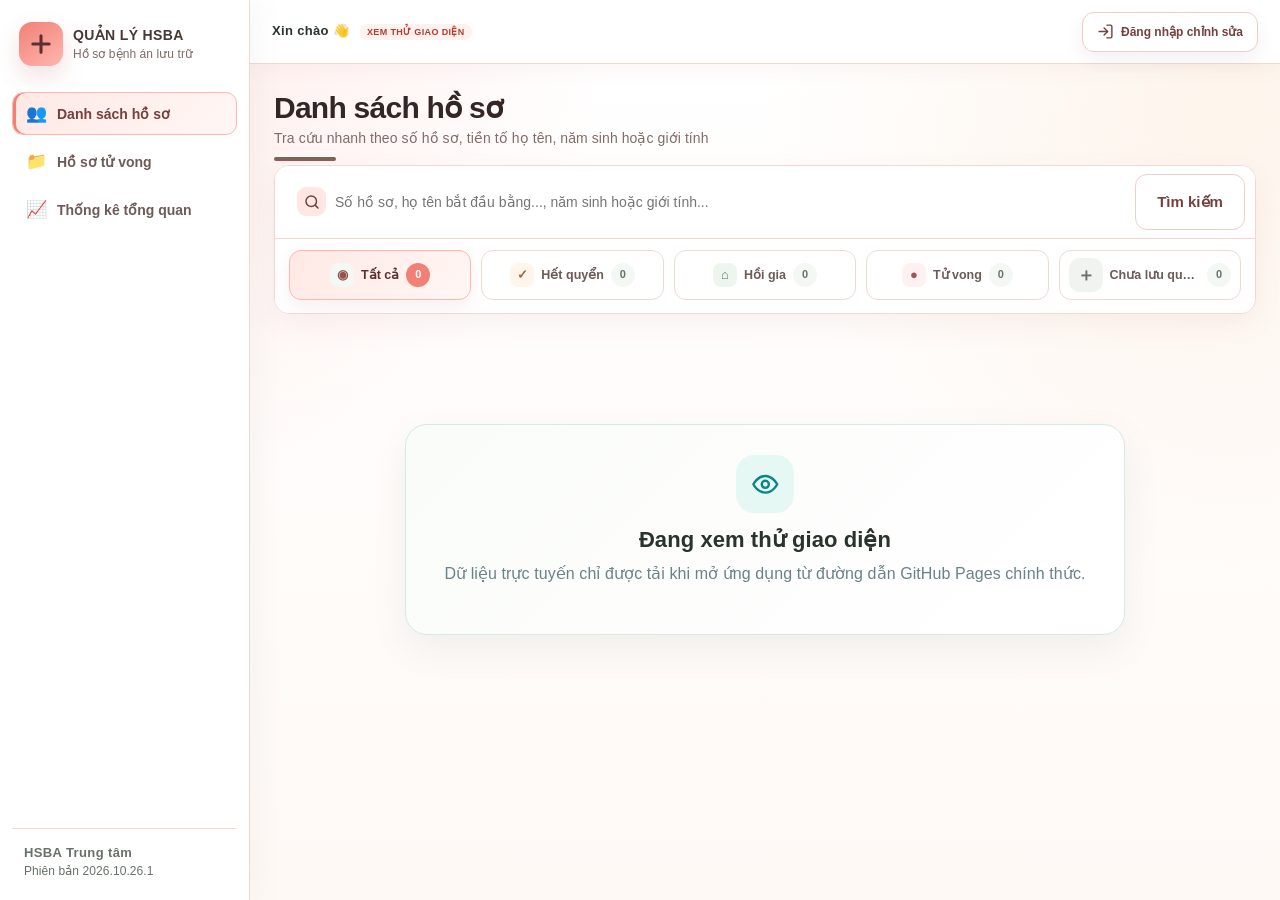
==== commit 87d455a2: "rưere" ====
--- a/index.html
+++ b/index.html
@@ -9,9 +9,9 @@
   <meta http-equiv="Pragma" content="no-cache">
   <meta http-equiv="Expires" content="0">
   <meta name="application-name" content="HSBA Trung tâm">
-  <meta name="version" content="2026.10.07.1">
+  <meta name="version" content="2026.10.26.1">
   <title>Hồ sơ bệnh án lưu trữ</title>
-  <link rel="manifest" href="./manifest.webmanifest?v=2026.10.07.1">
+  <link rel="manifest" href="./manifest.webmanifest?v=2026.10.26.1">
 
   <meta name="mobile-web-app-capable" content="yes">
   <meta name="apple-mobile-web-app-capable" content="yes">
@@ -8554,7 +8554,7 @@
 
       <div class="sidebar-footer">
         <span>HSBA Trung tâm</span>
-        <small>Phiên bản 2026.10.07.1</small>
+        <small>Phiên bản 2026.10.26.1</small>
       </div>
     </aside>
 
@@ -9251,7 +9251,7 @@
 
   <script>
     (() => {
-      const currentVersion = document.querySelector('meta[name="version"]')?.content || '2026.10.07.1';
+      const currentVersion = document.querySelector('meta[name="version"]')?.content || '2026.10.26.1';
       const banner = () => document.getElementById('appUpdateBanner');
       const updateText = () => document.getElementById('appUpdateText');
       let registration = null;
@@ -17288,6 +17288,8 @@
           storageArea: area,
           patientId: id,
           bookKey: targetKey,
+          // YC-HSBA-001: luôn dùng khóa hiện tại, kể cả khi tái sử dụng chỉ mục kho đã có từ phiên cũ.
+          patientLockToken: lockToken,
           soHoSo,
           quyenSo,
           thungSo,
@@ -17805,7 +17807,7 @@
     }
     }
   </script>
-  <div class="build-version" aria-hidden="true">2026.10.07.1</div>
+  <div class="build-version" aria-hidden="true">2026.10.26.1</div>
 
 </body>
 </html>
